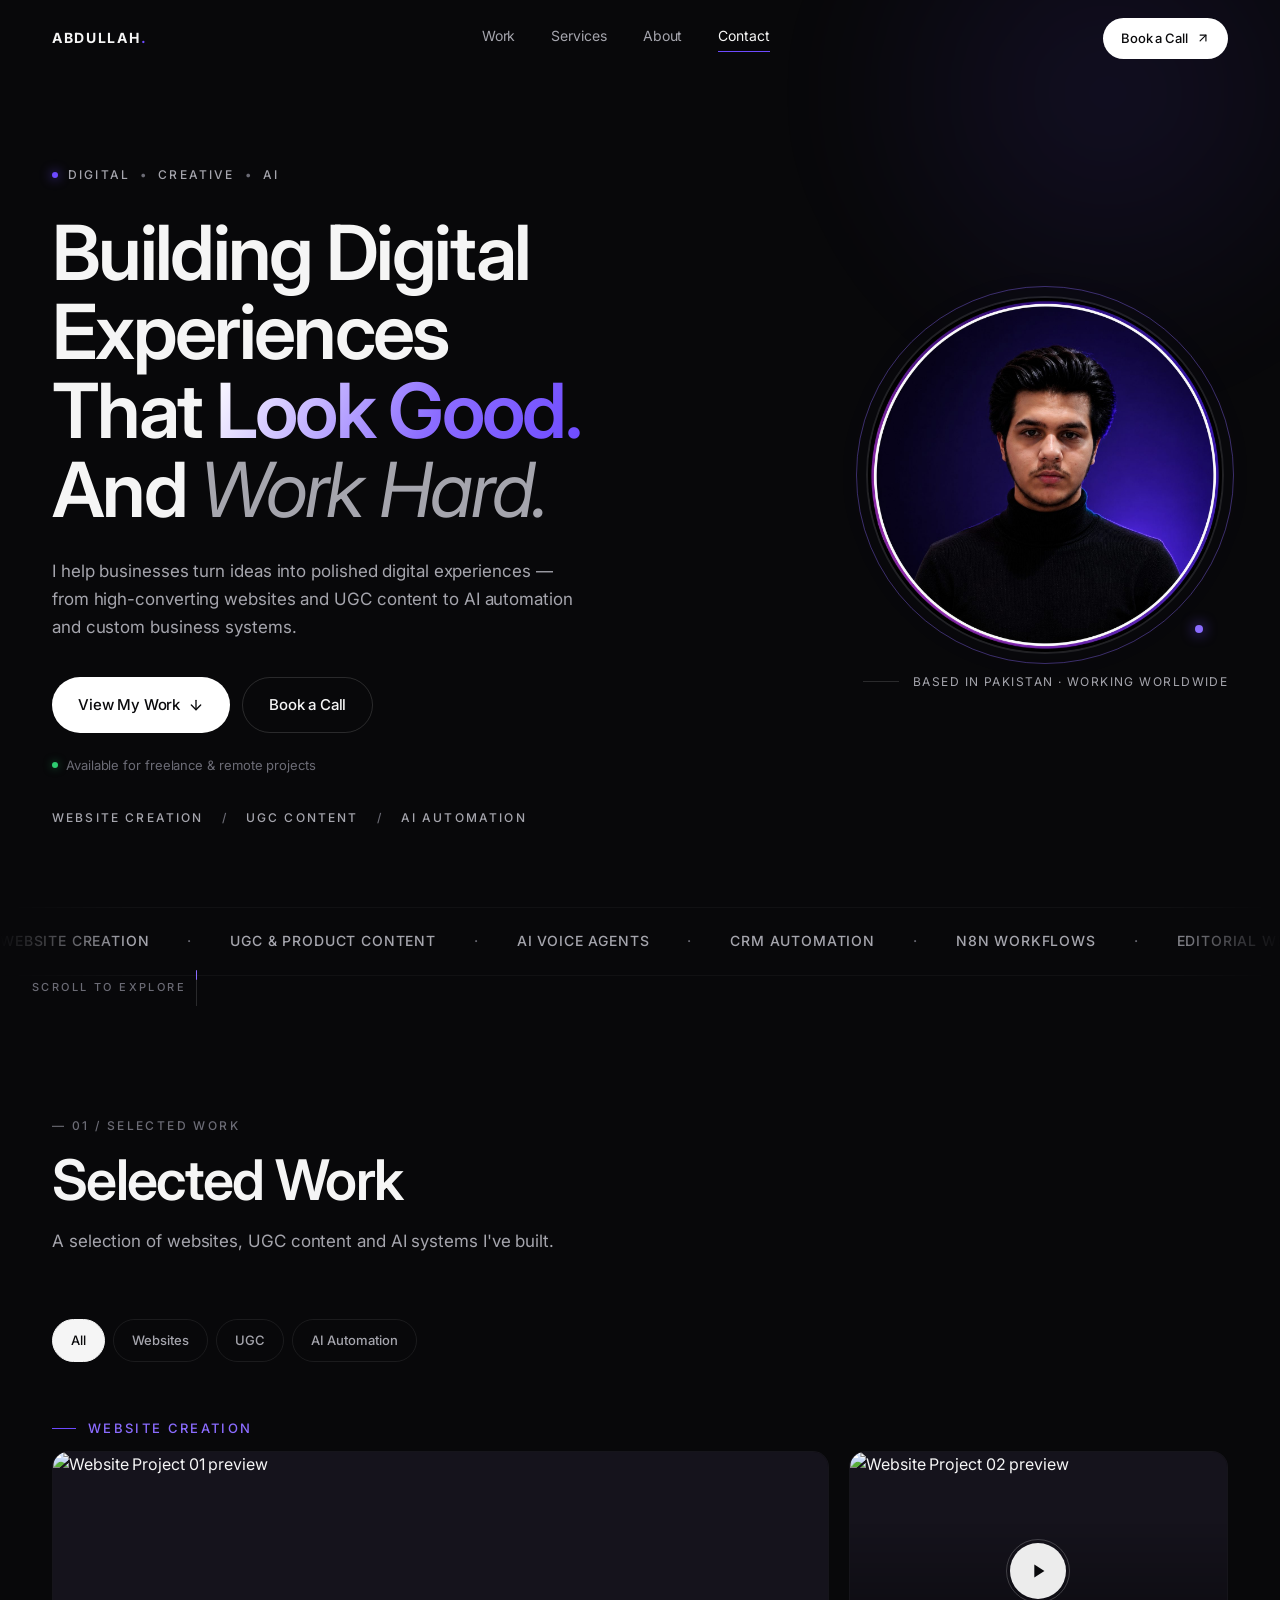
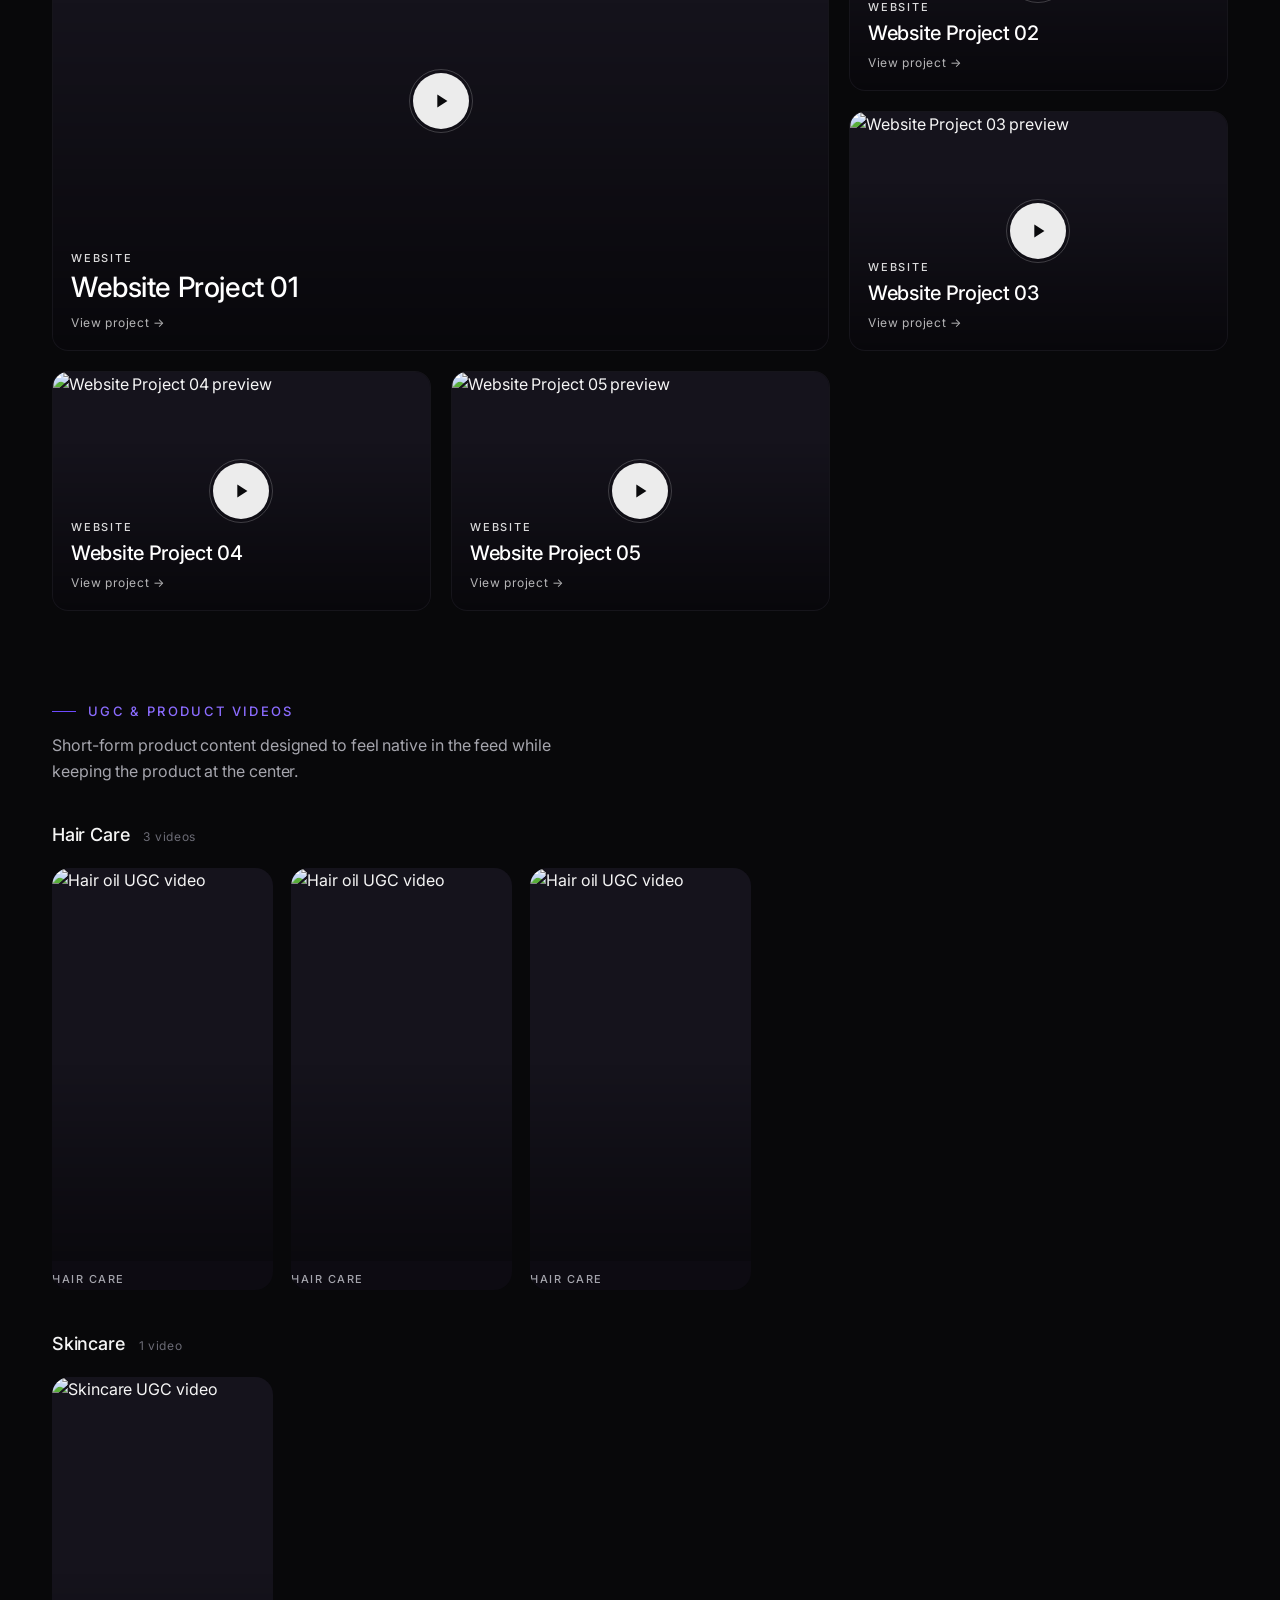
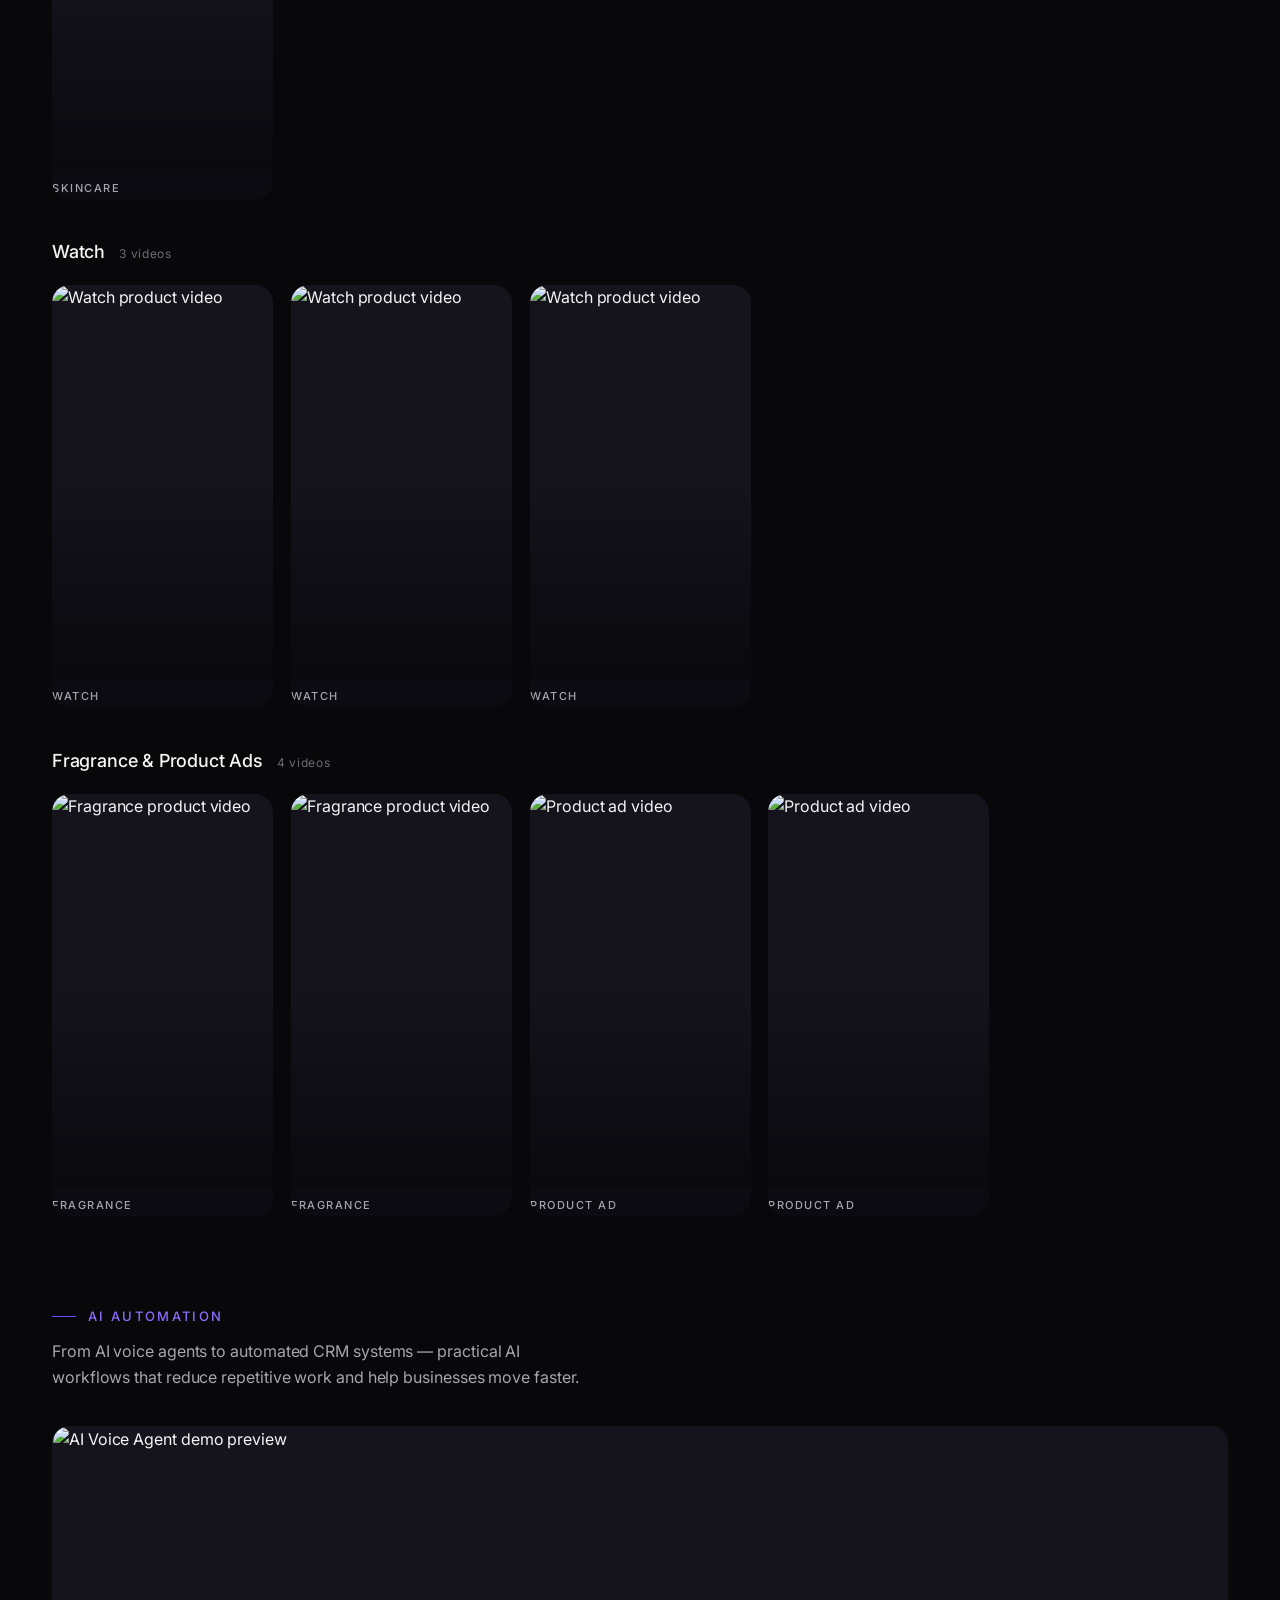
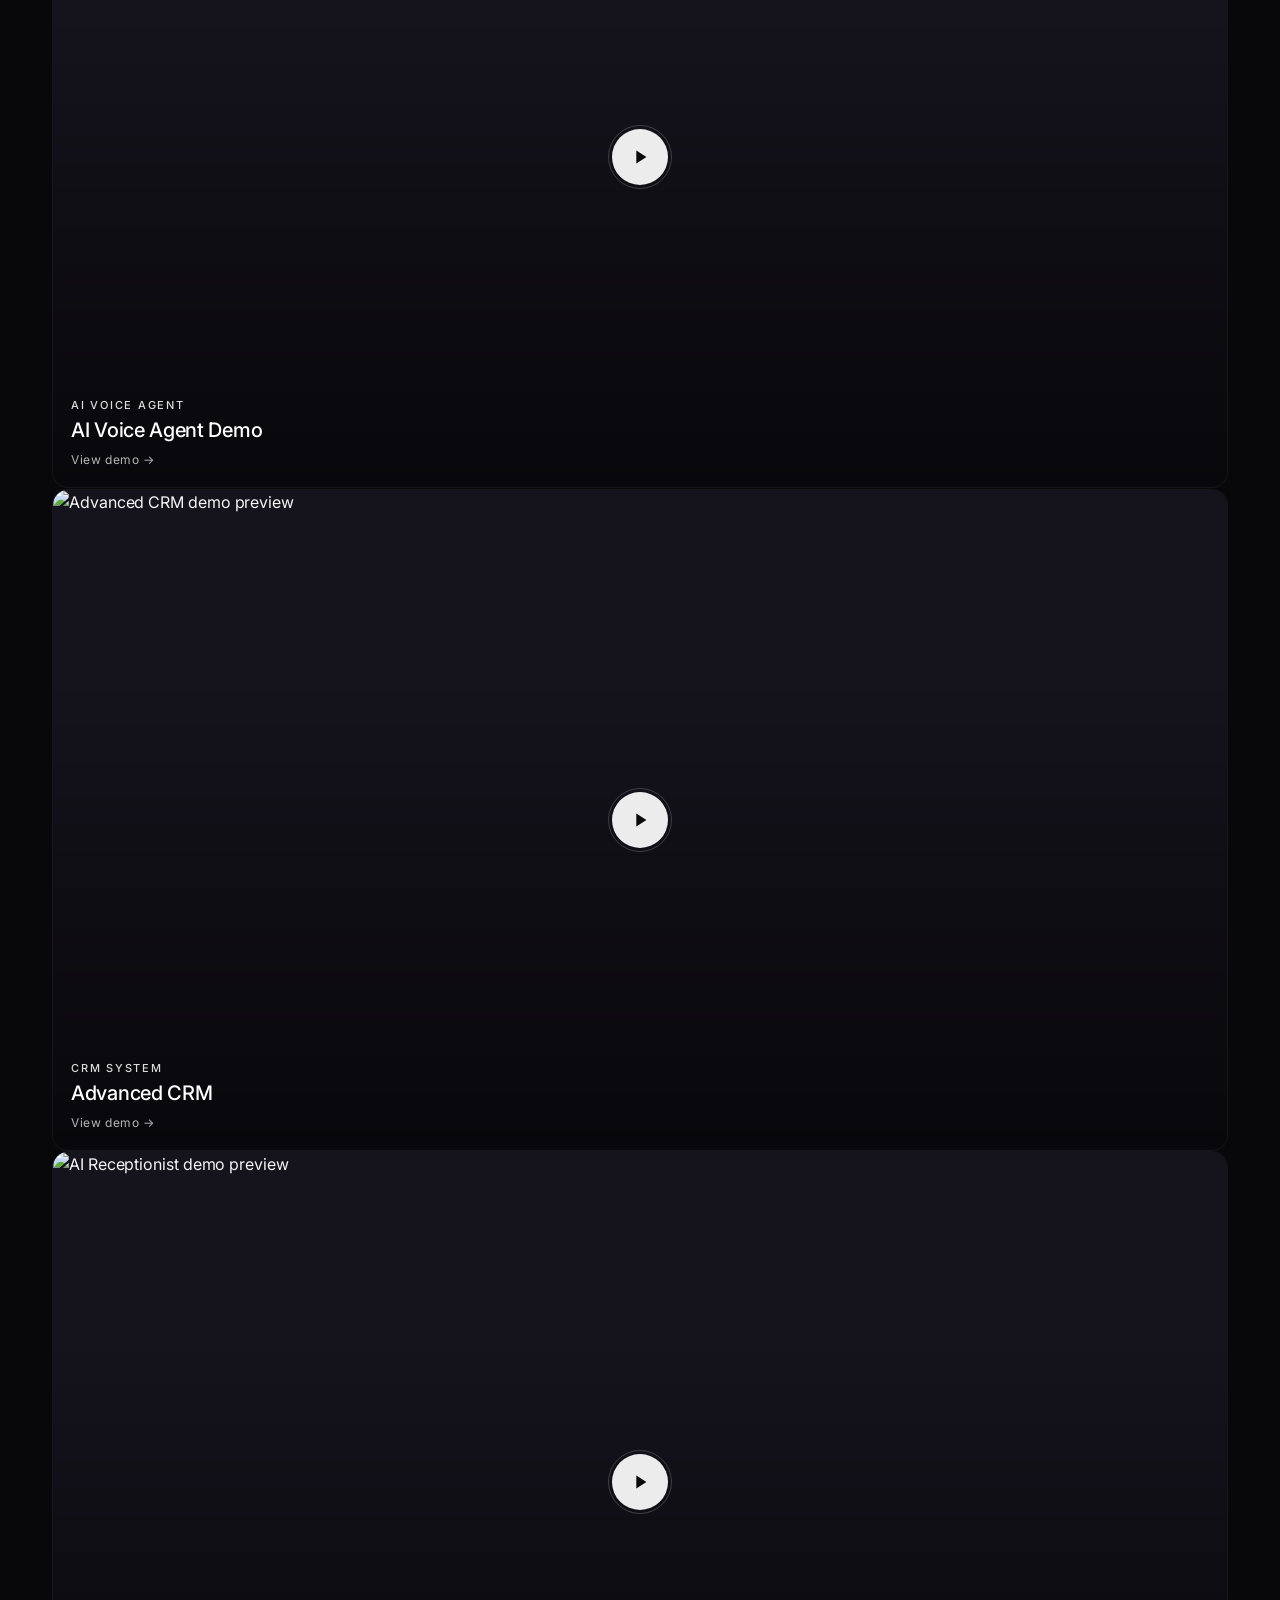
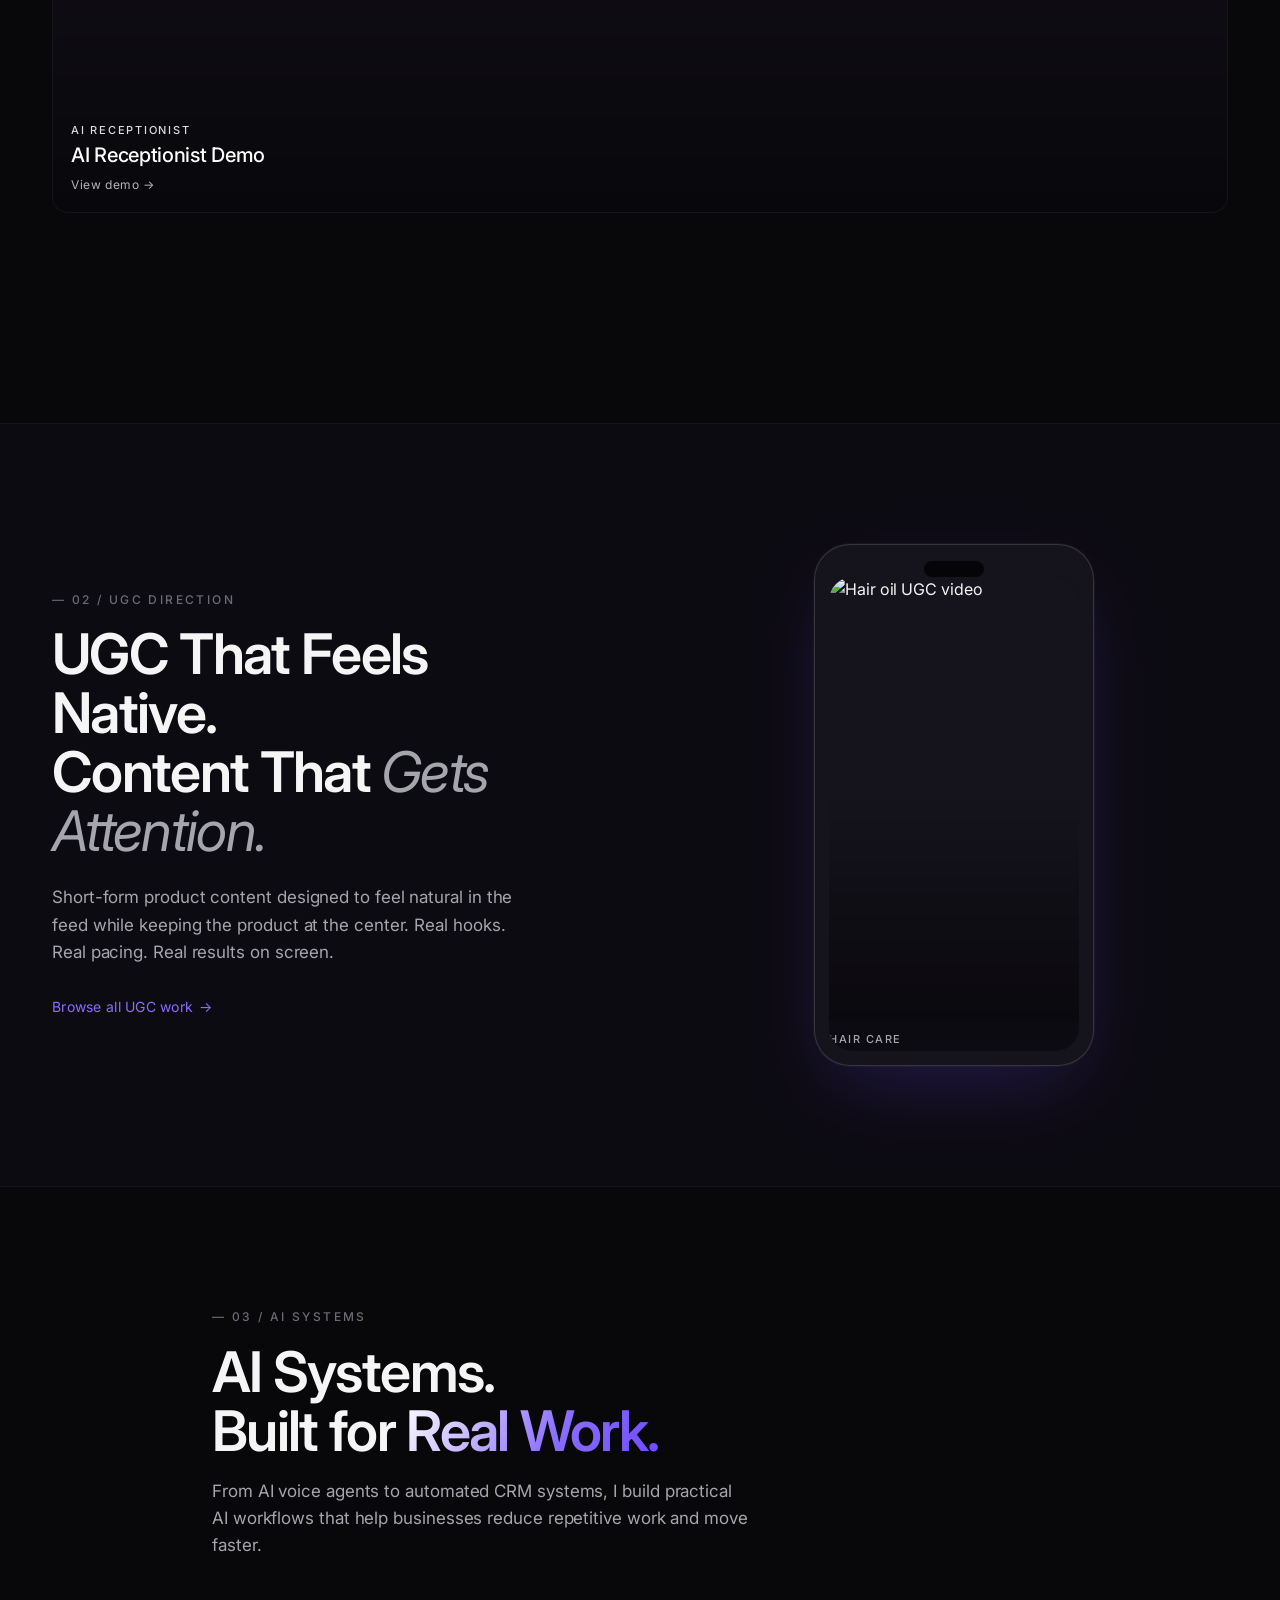
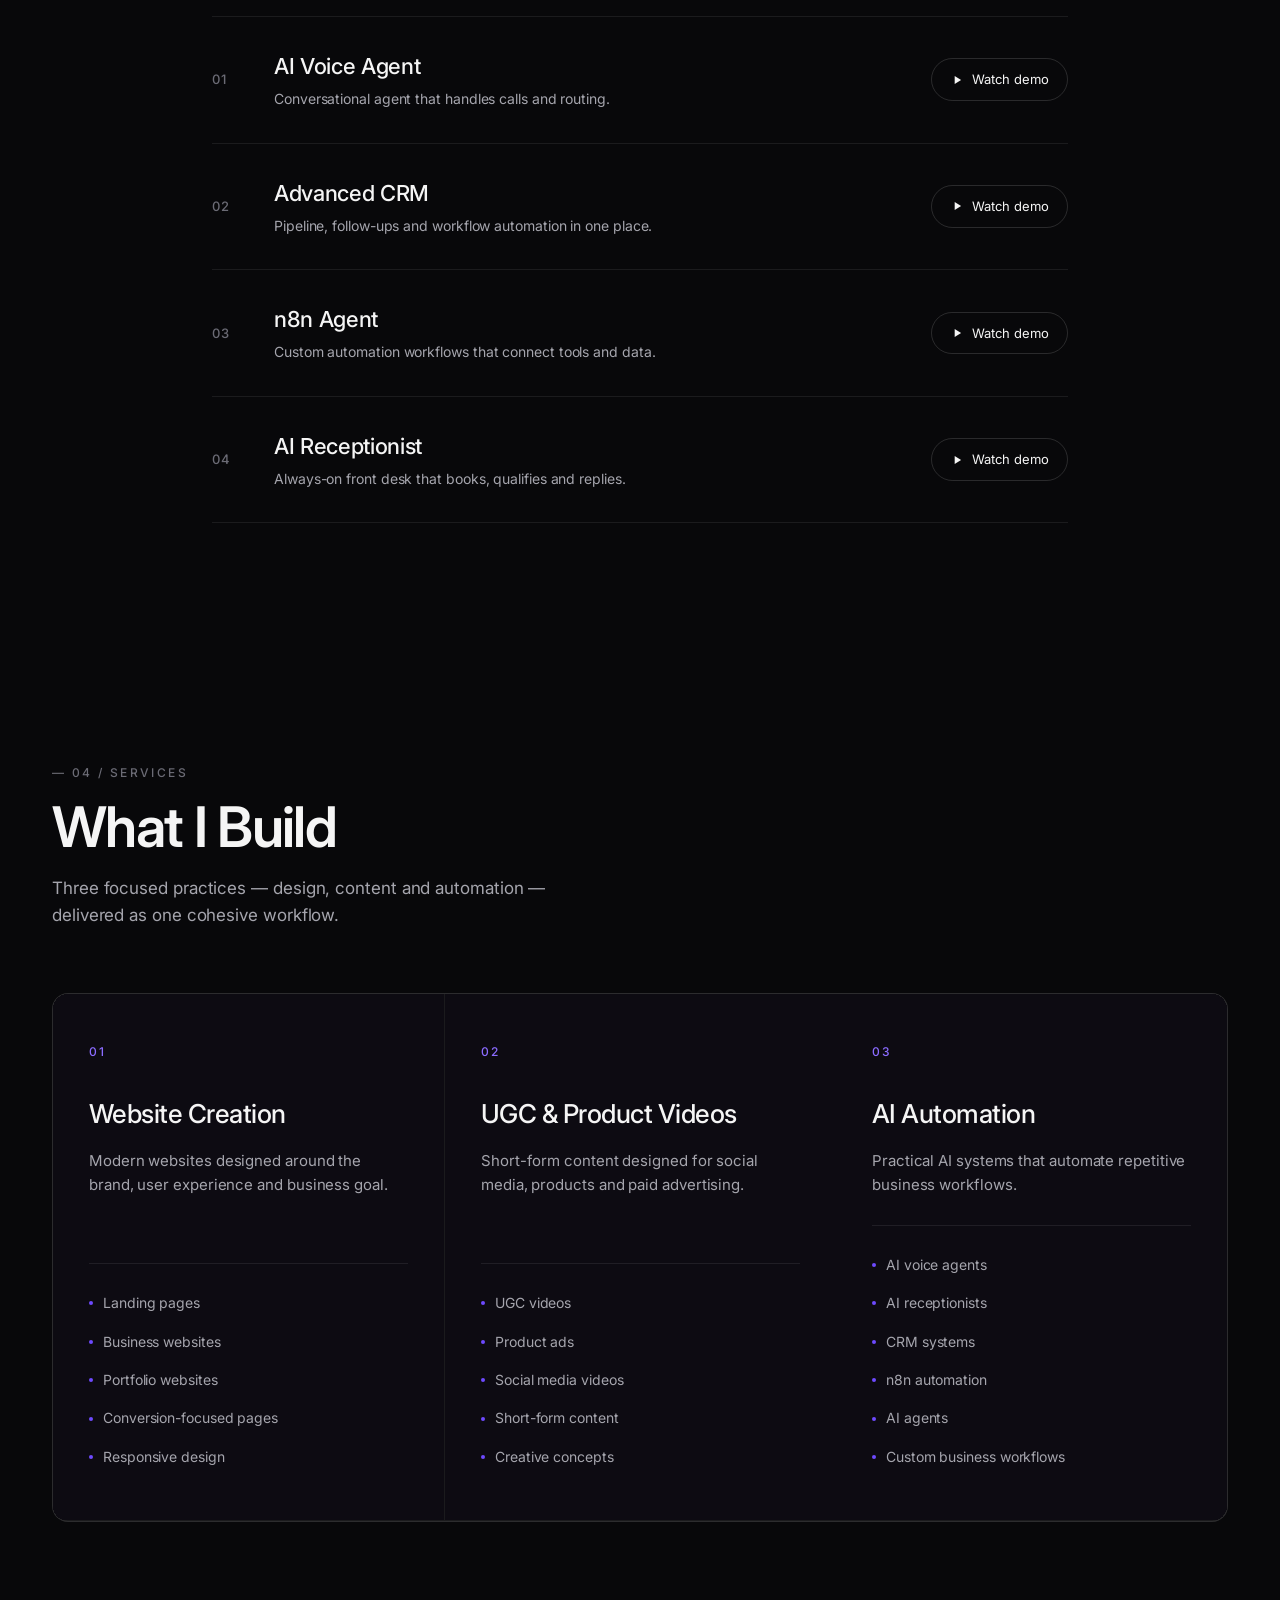
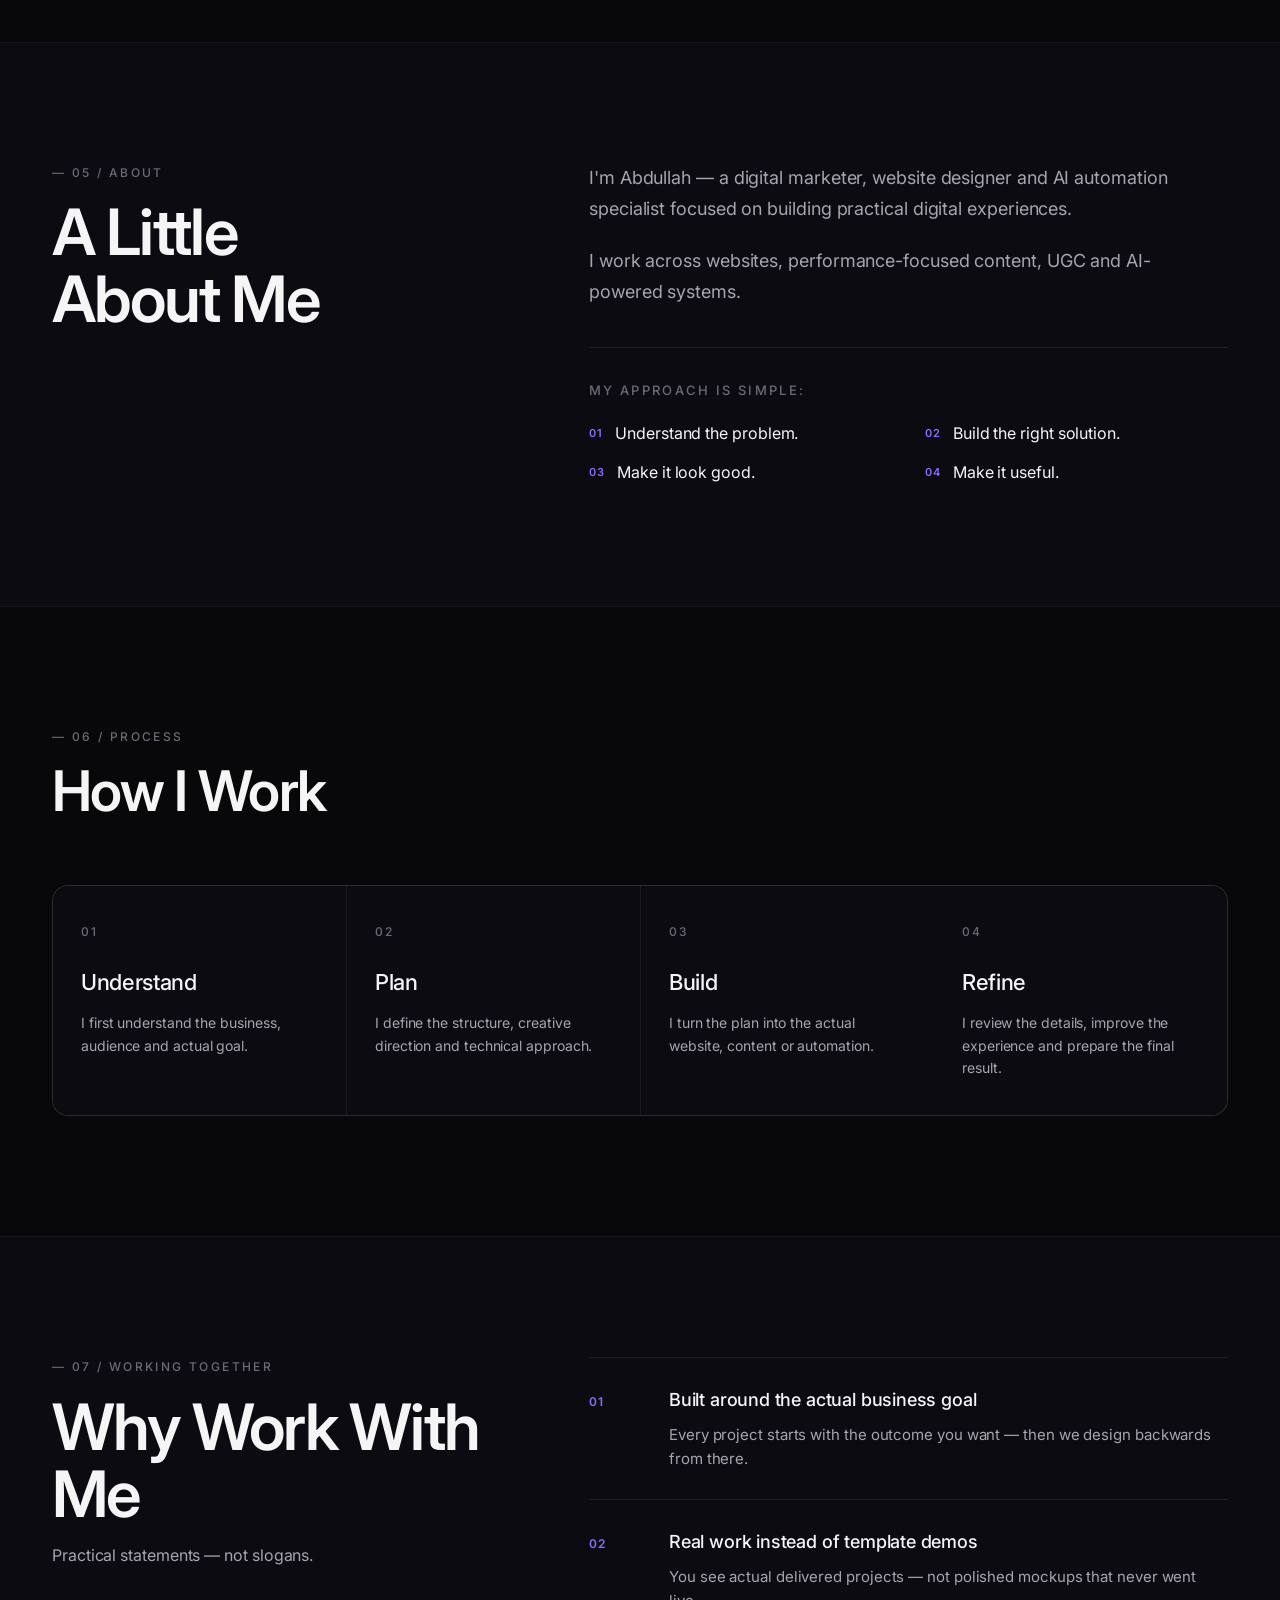
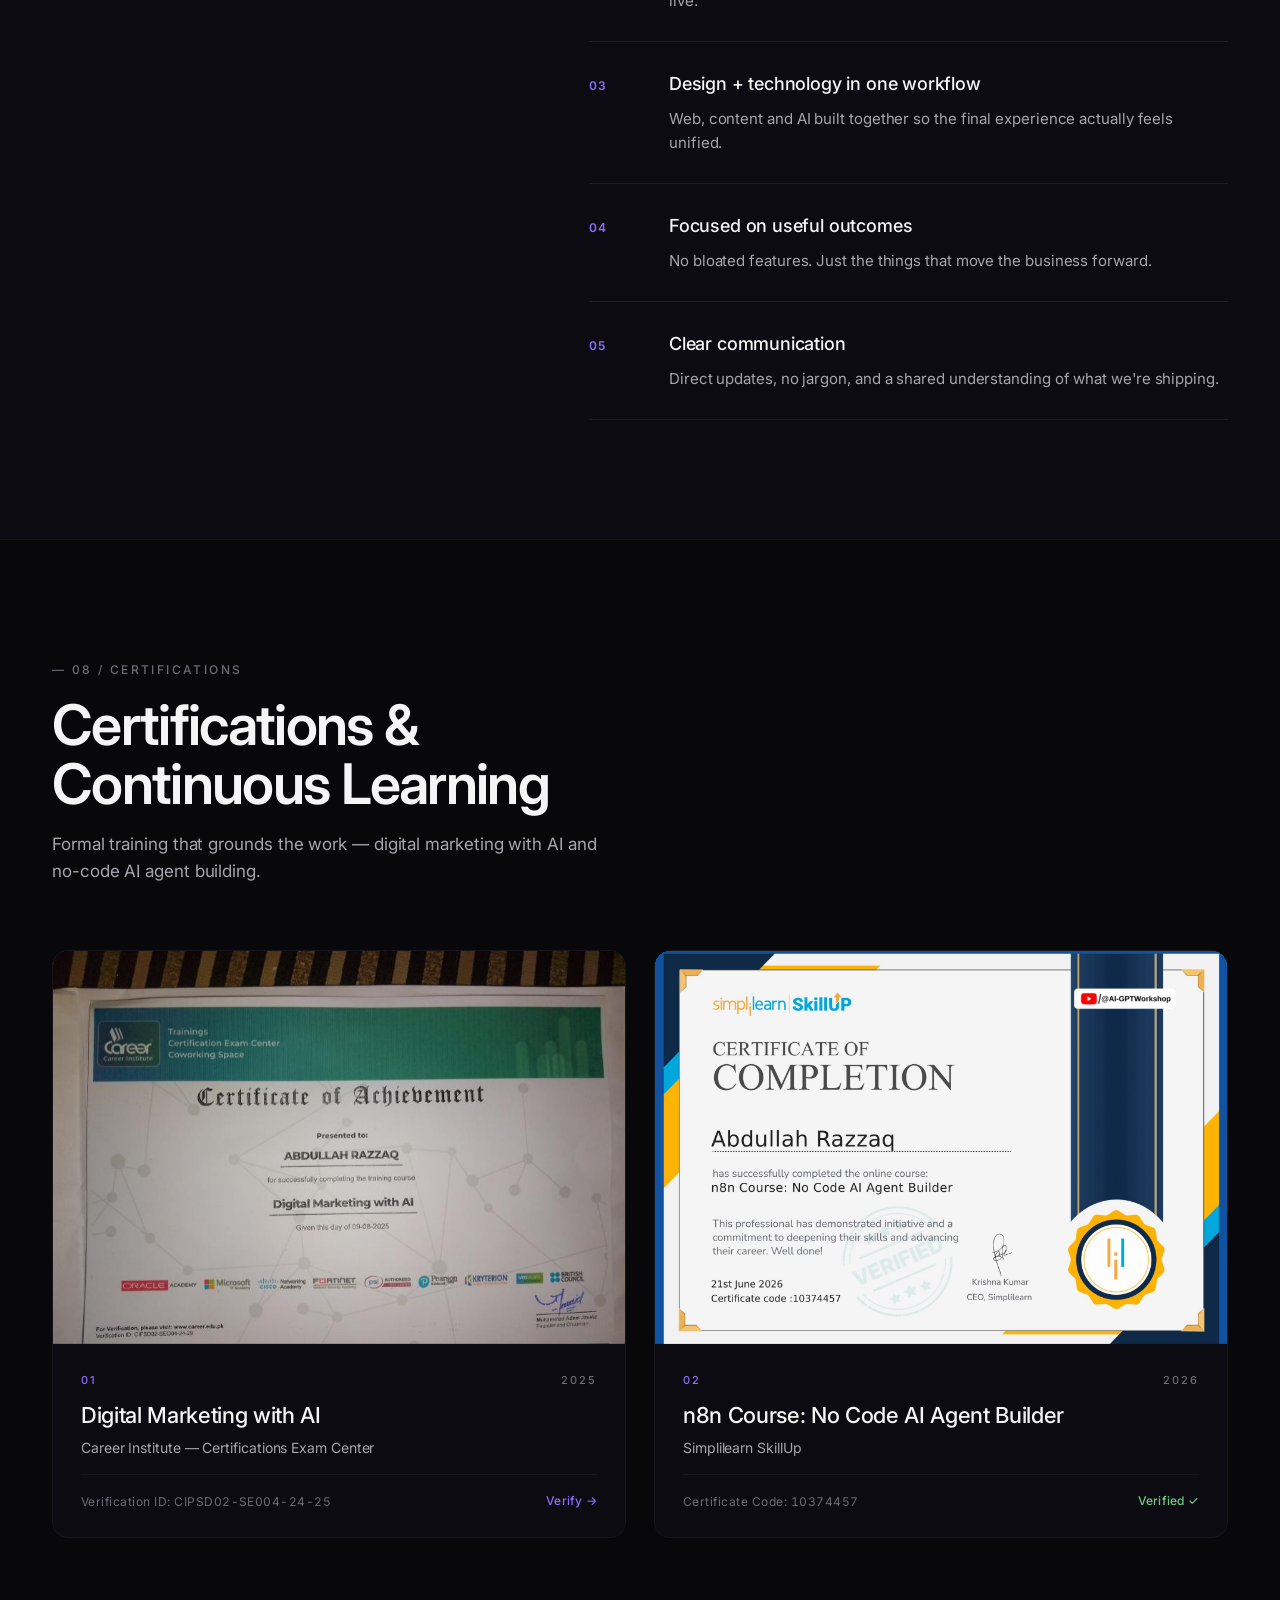
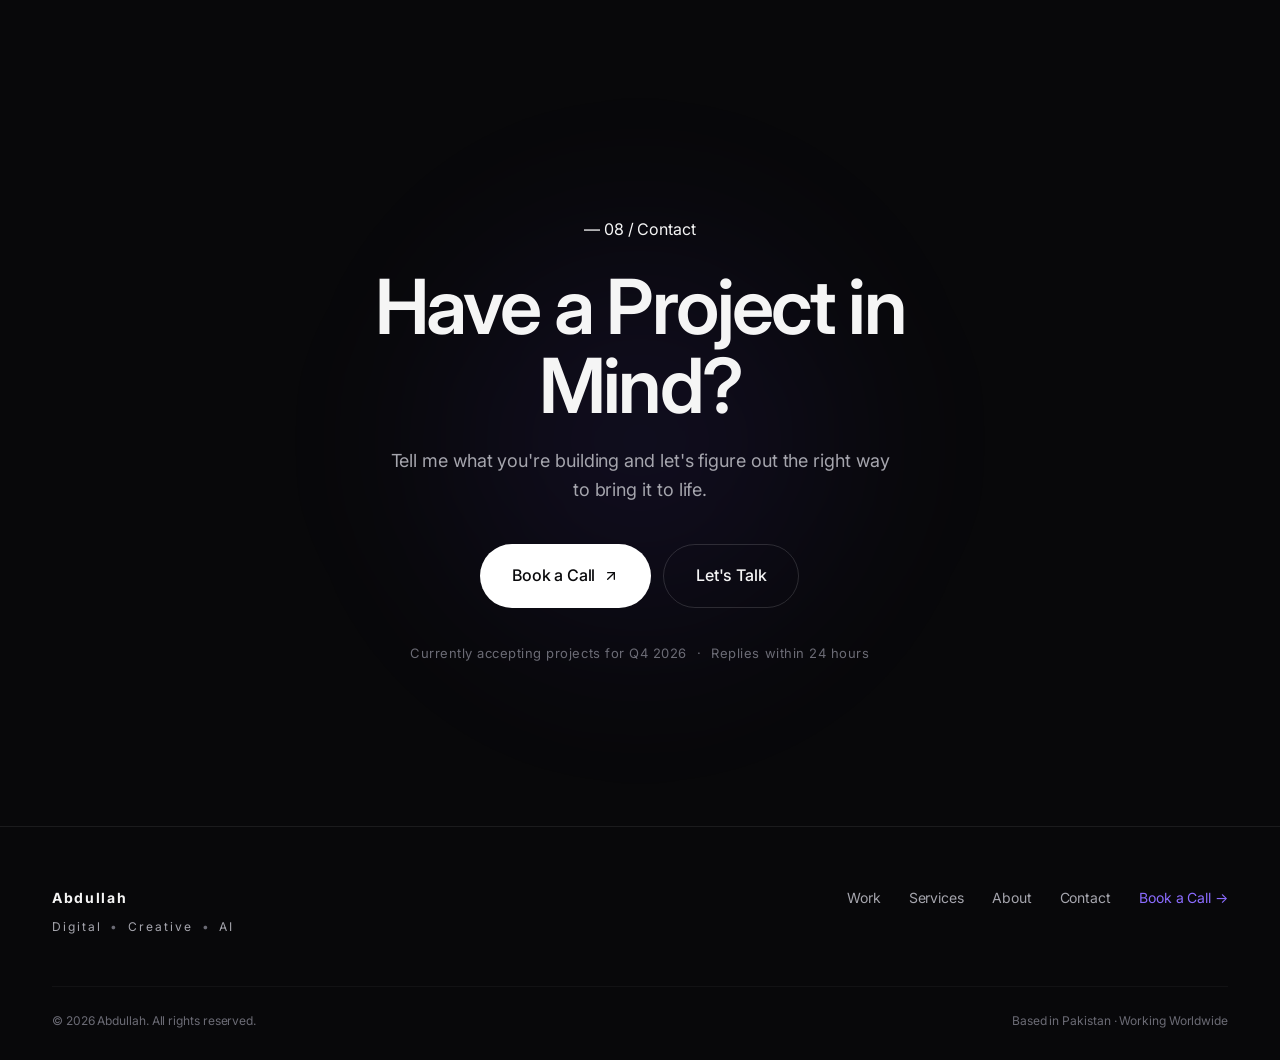
==== index.html @ 23dd8719 "Add Certifications section with two real certificates (Digital Marketing with AI, n8n)" ====
﻿<!DOCTYPE html>
<html lang="en">
<head>
    <meta charset="UTF-8" />
    <meta name="viewport" content="width=device-width, initial-scale=1.0" />
    <meta name="theme-color" content="#08080A" />
    <title>Abdullah — Websites, UGC & AI Automation</title>
    <meta name="description" content="Abdullah builds modern websites, UGC content and practical AI automation systems for businesses." />
    <meta name="author" content="Abdullah" />
    <link rel="canonical" href="https://abdullah.studio/" />

    <!-- Open Graph -->
    <meta property="og:type" content="website" />
    <meta property="og:title" content="Abdullah — Websites, UGC & AI Automation" />
    <meta property="og:description" content="Abdullah builds modern websites, UGC content and practical AI automation systems for businesses." />
    <meta property="og:url" content="https://abdullah.studio/" />
    <meta property="og:image" content="assets/profile.png" />

    <!-- Twitter -->
    <meta name="twitter:card" content="summary_large_image" />
    <meta name="twitter:title" content="Abdullah — Websites, UGC & AI Automation" />
    <meta name="twitter:description" content="Abdullah builds modern websites, UGC content and practical AI automation systems for businesses." />

    <!-- Favicon -->
    <link rel="icon" type="image/svg+xml" href="data:image/svg+xml,%3Csvg xmlns='http://www.w3.org/2000/svg' viewBox='0 0 100 100'%3E%3Crect width='100' height='100' rx='20' fill='%2308080A'/%3E%3Ctext x='50' y='66' font-family='Inter, sans-serif' font-size='52' font-weight='700' fill='%23F5F5F5' text-anchor='middle'%3EA%3C/text%3E%3C/svg%3E" />

    <!-- Fonts -->
    <link rel="preconnect" href="https://fonts.googleapis.com" />
    <link rel="preconnect" href="https://fonts.gstatic.com" crossorigin />
    <link href="https://fonts.googleapis.com/css2?family=Inter:wght@300;400;500;600;700;800&display=swap" rel="stylesheet" />

    <link rel="stylesheet" href="styles.css" />
</head>
<body>

    <!-- Cursor follower (subtle) -->
    <div class="cursor-glow" aria-hidden="true"></div>

    <!-- Navigation -->
    <header class="nav" id="nav">
        <div class="container nav-inner">
            <a href="#top" class="brand" aria-label="Abdullah — Home">ABDULLAH<span class="brand-dot">.</span></a>

            <nav class="nav-links" aria-label="Primary">
                <a href="#work" class="nav-link" data-link>Work</a>
                <a href="#services" class="nav-link" data-link>Services</a>
                <a href="#about" class="nav-link" data-link>About</a>
                <a href="#contact" class="nav-link" data-link>Contact</a>
            </nav>

            <a href="https://calendly.com/info-abdullah1027/30min" target="_blank" rel="noopener" class="btn btn-primary nav-cta">
                <span>Book a Call</span>
                <svg width="14" height="14" viewBox="0 0 24 24" fill="none" stroke="currentColor" stroke-width="2" stroke-linecap="round" stroke-linejoin="round" aria-hidden="true"><path d="M7 17 17 7"/><path d="M7 7h10v10"/></svg>
            </a>

            <button class="nav-toggle" id="navToggle" aria-label="Open menu" aria-expanded="false">
                <span></span><span></span>
            </button>
        </div>

        <!-- Mobile drawer -->
        <div class="mobile-menu" id="mobileMenu" aria-hidden="true">
            <div class="mobile-menu-inner">
                <a href="#work" class="mobile-link">Work</a>
                <a href="#services" class="mobile-link">Services</a>
                <a href="#about" class="mobile-link">About</a>
                <a href="#contact" class="mobile-link">Contact</a>
                <a href="https://calendly.com/info-abdullah1027/30min" target="_blank" rel="noopener" class="btn btn-primary mobile-cta">Book a Call</a>
            </div>
        </div>
    </header>

    <main id="top">

        <!-- HERO -->
        <section class="hero">
            <div class="container hero-inner">
                <div class="hero-text">
                    <div class="eyebrow reveal" data-reveal-delay="0">
                        <span class="eyebrow-dot"></span>
                        DIGITAL <span class="eyebrow-sep">•</span> CREATIVE <span class="eyebrow-sep">•</span> AI
                    </div>

                    <h1 class="hero-title reveal" data-reveal-delay="120">
                        Building Digital Experiences<br />
                        That <span class="hl">Look Good.</span><br />
                        And <span class="hl-soft">Work Hard.</span>
                    </h1>

                    <p class="hero-sub reveal" data-reveal-delay="260">
                        I help businesses turn ideas into polished digital experiences — from high-converting websites and UGC content to AI automation and custom business systems.
                    </p>

                    <div class="hero-ctas reveal" data-reveal-delay="420">
                        <a href="#work" class="btn btn-primary btn-lg">
                            <span>View My Work</span>
                            <svg width="16" height="16" viewBox="0 0 24 24" fill="none" stroke="currentColor" stroke-width="2" stroke-linecap="round" stroke-linejoin="round" aria-hidden="true"><path d="M12 5v14"/><path d="m19 12-7 7-7-7"/></svg>
                        </a>
                        <a href="https://calendly.com/info-abdullah1027/30min" target="_blank" rel="noopener" class="btn btn-ghost btn-lg">
                            <span>Book a Call</span>
                        </a>
                    </div>

                    <div class="hero-trust reveal" data-reveal-delay="560">
                        <span>Available for freelance &amp; remote projects</span>
                    </div>

                    <div class="hero-services reveal" data-reveal-delay="680">
                        <span class="hs-item">Website Creation</span>
                        <span class="hs-sep">/</span>
                        <span class="hs-item">UGC Content</span>
                        <span class="hs-sep">/</span>
                        <span class="hs-item">AI Automation</span>
                    </div>
                </div>

                <div class="hero-portrait reveal-portrait">
                    <div class="portrait-wrap">
                        <div class="portrait-ring"></div>
                        <img src="assets/profile.png" alt="Portrait of Abdullah" class="portrait-img" loading="eager" />
                        <div class="portrait-glow" aria-hidden="true"></div>
                    </div>
                    <div class="portrait-meta">
                        <span class="meta-line"></span>
                        <span class="meta-text">Based in Pakistan · Working Worldwide</span>
                    </div>
                </div>
            </div>

            <div class="scroll-indicator" id="scrollIndicator" aria-hidden="true">
                <span>Scroll to explore</span>
                <span class="scroll-indicator-line"></span>
            </div>

            <div class="hero-marquee" aria-hidden="true">
                <div class="marquee-track">
                    <span>Website Creation</span><span>·</span>
                    <span>UGC &amp; Product Content</span><span>·</span>
                    <span>AI Voice Agents</span><span>·</span>
                    <span>CRM Automation</span><span>·</span>
                    <span>n8n Workflows</span><span>·</span>
                    <span>Editorial Web Design</span><span>·</span>
                    <span>Website Creation</span><span>·</span>
                    <span>UGC &amp; Product Content</span><span>·</span>
                    <span>AI Voice Agents</span><span>·</span>
                    <span>CRM Automation</span><span>·</span>
                    <span>n8n Workflows</span><span>·</span>
                    <span>Editorial Web Design</span><span>·</span>
                </div>
            </div>
        </section>

        <!-- SELECTED WORK -->
        <section class="section section-work" id="work">
            <div class="container">
                <div class="section-head">
                    <div class="section-eyebrow reveal">— 01 / Selected Work</div>
                    <h2 class="section-title reveal">Selected Work</h2>
                    <p class="section-sub reveal">A selection of websites, UGC content and AI systems I've built.</p>
                </div>

                <!-- Work category filters -->
                <div class="work-filters reveal" role="tablist" aria-label="Work filters">
                    <button class="filter-btn active" data-filter="all" role="tab" aria-selected="true">All</button>
                    <button class="filter-btn" data-filter="websites" role="tab" aria-selected="false">Websites</button>
                    <button class="filter-btn" data-filter="ugc" role="tab" aria-selected="false">UGC</button>
                    <button class="filter-btn" data-filter="ai" role="tab" aria-selected="false">AI Automation</button>
                </div>

                <!-- Websites group -->
                <div class="work-group" data-group="websites">
                    <div class="group-label reveal">Website Creation</div>
                    <div class="work-grid editorial-grid">
                        <article class="work-card work-feature reveal" data-video-id="In9nWHJ5Gxw" data-category="websites">
                            <div class="thumb">
                                <img src="https://i.ytimg.com/vi/In9nWHJ5Gxw/hqdefault.jpg" alt="Website Project 01 preview" loading="lazy" />
                                <button class="play-btn" aria-label="Play video">
                                    <svg width="22" height="22" viewBox="0 0 24 24" fill="currentColor" aria-hidden="true"><path d="M8 5v14l11-7z"/></svg>
                                </button>
                                <div class="thumb-overlay"></div>
                            </div>
                            <div class="work-meta">
                                <span class="work-cat">Website</span>
                                <h3 class="work-title">Website Project 01</h3>
                                <span class="work-view">View project →</span>
                            </div>
                        </article>

                        <article class="work-card reveal" data-video-id="USwXixnEe1k" data-category="websites">
                            <div class="thumb">
                                <img src="https://i.ytimg.com/vi/USwXixnEe1k/hqdefault.jpg" alt="Website Project 02 preview" loading="lazy" />
                                <button class="play-btn" aria-label="Play video">
                                    <svg width="22" height="22" viewBox="0 0 24 24" fill="currentColor" aria-hidden="true"><path d="M8 5v14l11-7z"/></svg>
                                </button>
                                <div class="thumb-overlay"></div>
                            </div>
                            <div class="work-meta">
                                <span class="work-cat">Website</span>
                                <h3 class="work-title">Website Project 02</h3>
                                <span class="work-view">View project →</span>
                            </div>
                        </article>

                        <article class="work-card reveal" data-video-id="MEr43Q2GdkM" data-category="websites">
                            <div class="thumb">
                                <img src="https://i.ytimg.com/vi/MEr43Q2GdkM/hqdefault.jpg" alt="Website Project 03 preview" loading="lazy" />
                                <button class="play-btn" aria-label="Play video">
                                    <svg width="22" height="22" viewBox="0 0 24 24" fill="currentColor" aria-hidden="true"><path d="M8 5v14l11-7z"/></svg>
                                </button>
                                <div class="thumb-overlay"></div>
                            </div>
                            <div class="work-meta">
                                <span class="work-cat">Website</span>
                                <h3 class="work-title">Website Project 03</h3>
                                <span class="work-view">View project →</span>
                            </div>
                        </article>

                        <article class="work-card reveal" data-video-id="wIqwLIjSB2E" data-category="websites">
                            <div class="thumb">
                                <img src="https://i.ytimg.com/vi/wIqwLIjSB2E/hqdefault.jpg" alt="Website Project 04 preview" loading="lazy" />
                                <button class="play-btn" aria-label="Play video">
                                    <svg width="22" height="22" viewBox="0 0 24 24" fill="currentColor" aria-hidden="true"><path d="M8 5v14l11-7z"/></svg>
                                </button>
                                <div class="thumb-overlay"></div>
                            </div>
                            <div class="work-meta">
                                <span class="work-cat">Website</span>
                                <h3 class="work-title">Website Project 04</h3>
                                <span class="work-view">View project →</span>
                            </div>
                        </article>

                        <article class="work-card reveal" data-video-id="wR4eg1iAATs" data-category="websites">
                            <div class="thumb">
                                <img src="https://i.ytimg.com/vi/wR4eg1iAATs/hqdefault.jpg" alt="Website Project 05 preview" loading="lazy" />
                                <button class="play-btn" aria-label="Play video">
                                    <svg width="22" height="22" viewBox="0 0 24 24" fill="currentColor" aria-hidden="true"><path d="M8 5v14l11-7z"/></svg>
                                </button>
                                <div class="thumb-overlay"></div>
                            </div>
                            <div class="work-meta">
                                <span class="work-cat">Website</span>
                                <h3 class="work-title">Website Project 05</h3>
                                <span class="work-view">View project →</span>
                            </div>
                        </article>
                    </div>
                </div>

                <!-- UGC group -->
                <div class="work-group" data-group="ugc">
                    <div class="group-label reveal">UGC &amp; Product Videos</div>
                    <p class="group-sub reveal">Short-form product content designed to feel native in the feed while keeping the product at the center.</p>

                    <div class="ugc-sections">
                        <!-- Hair Care -->
                        <div class="ugc-block reveal">
                            <div class="ugc-block-head">
                                <h4>Hair Care</h4>
                                <span class="ugc-count">3 videos</span>
                            </div>
                            <div class="ugc-row">
                                <article class="ugc-card" data-video-id="7E-zWxOlALw" data-category="ugc">
                                    <div class="ugc-thumb">
                                        <img src="https://i.ytimg.com/vi/7E-zWxOlALw/hqdefault.jpg" alt="Hair oil UGC video" loading="lazy" />
                                        <button class="play-btn small" aria-label="Play video">
                                            <svg width="18" height="18" viewBox="0 0 24 24" fill="currentColor" aria-hidden="true"><path d="M8 5v14l11-7z"/></svg>
                                        </button>
                                    </div>
                                    <span class="ugc-tag">Hair Care</span>
                                </article>

                                <article class="ugc-card" data-video-id="nNY83tZYHNg" data-category="ugc">
                                    <div class="ugc-thumb">
                                        <img src="https://i.ytimg.com/vi/nNY83tZYHNg/hqdefault.jpg" alt="Hair oil UGC video" loading="lazy" />
                                        <button class="play-btn small" aria-label="Play video">
                                            <svg width="18" height="18" viewBox="0 0 24 24" fill="currentColor" aria-hidden="true"><path d="M8 5v14l11-7z"/></svg>
                                        </button>
                                    </div>
                                    <span class="ugc-tag">Hair Care</span>
                                </article>

                                <article class="ugc-card" data-video-id="vS-BWQJIKIQ" data-category="ugc">
                                    <div class="ugc-thumb">
                                        <img src="https://i.ytimg.com/vi/vS-BWQJIKIQ/hqdefault.jpg" alt="Hair oil UGC video" loading="lazy" />
                                        <button class="play-btn small" aria-label="Play video">
                                            <svg width="18" height="18" viewBox="0 0 24 24" fill="currentColor" aria-hidden="true"><path d="M8 5v14l11-7z"/></svg>
                                        </button>
                                    </div>
                                    <span class="ugc-tag">Hair Care</span>
                                </article>
                            </div>
                        </div>

                        <!-- Skincare -->
                        <div class="ugc-block reveal">
                            <div class="ugc-block-head">
                                <h4>Skincare</h4>
                                <span class="ugc-count">1 video</span>
                            </div>
                            <div class="ugc-row">
                                <article class="ugc-card" data-video-id="uk0Egv4TspY" data-category="ugc">
                                    <div class="ugc-thumb">
                                        <img src="https://i.ytimg.com/vi/uk0Egv4TspY/hqdefault.jpg" alt="Skincare UGC video" loading="lazy" />
                                        <button class="play-btn small" aria-label="Play video">
                                            <svg width="18" height="18" viewBox="0 0 24 24" fill="currentColor" aria-hidden="true"><path d="M8 5v14l11-7z"/></svg>
                                        </button>
                                    </div>
                                    <span class="ugc-tag">Skincare</span>
                                </article>
                            </div>
                        </div>

                        <!-- Watch -->
                        <div class="ugc-block reveal">
                            <div class="ugc-block-head">
                                <h4>Watch</h4>
                                <span class="ugc-count">3 videos</span>
                            </div>
                            <div class="ugc-row">
                                <article class="ugc-card" data-video-id="XOl3vkg-HM8" data-category="ugc">
                                    <div class="ugc-thumb">
                                        <img src="https://i.ytimg.com/vi/XOl3vkg-HM8/hqdefault.jpg" alt="Watch product video" loading="lazy" />
                                        <button class="play-btn small" aria-label="Play video">
                                            <svg width="18" height="18" viewBox="0 0 24 24" fill="currentColor" aria-hidden="true"><path d="M8 5v14l11-7z"/></svg>
                                        </button>
                                    </div>
                                    <span class="ugc-tag">Watch</span>
                                </article>

                                <article class="ugc-card" data-video-id="NwsMC_wqVPM" data-category="ugc">
                                    <div class="ugc-thumb">
                                        <img src="https://i.ytimg.com/vi/NwsMC_wqVPM/hqdefault.jpg" alt="Watch product video" loading="lazy" />
                                        <button class="play-btn small" aria-label="Play video">
                                            <svg width="18" height="18" viewBox="0 0 24 24" fill="currentColor" aria-hidden="true"><path d="M8 5v14l11-7z"/></svg>
                                        </button>
                                    </div>
                                    <span class="ugc-tag">Watch</span>
                                </article>

                                <article class="ugc-card" data-video-id="4ZG2_j5i7nk" data-category="ugc">
                                    <div class="ugc-thumb">
                                        <img src="https://i.ytimg.com/vi/4ZG2_j5i7nk/hqdefault.jpg" alt="Watch product video" loading="lazy" />
                                        <button class="play-btn small" aria-label="Play video">
                                            <svg width="18" height="18" viewBox="0 0 24 24" fill="currentColor" aria-hidden="true"><path d="M8 5v14l11-7z"/></svg>
                                        </button>
                                    </div>
                                    <span class="ugc-tag">Watch</span>
                                </article>
                            </div>
                        </div>

                        <!-- Perfume -->
                        <div class="ugc-block reveal">
                            <div class="ugc-block-head">
                                <h4>Fragrance &amp; Product Ads</h4>
                                <span class="ugc-count">4 videos</span>
                            </div>
                            <div class="ugc-row">
                                <article class="ugc-card" data-video-id="UWed2OYzINY" data-category="ugc">
                                    <div class="ugc-thumb">
                                        <img src="https://i.ytimg.com/vi/UWed2OYzINY/hqdefault.jpg" alt="Fragrance product video" loading="lazy" />
                                        <button class="play-btn small" aria-label="Play video">
                                            <svg width="18" height="18" viewBox="0 0 24 24" fill="currentColor" aria-hidden="true"><path d="M8 5v14l11-7z"/></svg>
                                        </button>
                                    </div>
                                    <span class="ugc-tag">Fragrance</span>
                                </article>

                                <article class="ugc-card" data-video-id="5fAPOmSdLy0" data-category="ugc">
                                    <div class="ugc-thumb">
                                        <img src="https://i.ytimg.com/vi/5fAPOmSdLy0/hqdefault.jpg" alt="Fragrance product video" loading="lazy" />
                                        <button class="play-btn small" aria-label="Play video">
                                            <svg width="18" height="18" viewBox="0 0 24 24" fill="currentColor" aria-hidden="true"><path d="M8 5v14l11-7z"/></svg>
                                        </button>
                                    </div>
                                    <span class="ugc-tag">Fragrance</span>
                                </article>

                                <article class="ugc-card" data-video-id="osmQ1uB2PzE" data-category="ugc">
                                    <div class="ugc-thumb">
                                        <img src="https://i.ytimg.com/vi/osmQ1uB2PzE/hqdefault.jpg" alt="Product ad video" loading="lazy" />
                                        <button class="play-btn small" aria-label="Play video">
                                            <svg width="18" height="18" viewBox="0 0 24 24" fill="currentColor" aria-hidden="true"><path d="M8 5v14l11-7z"/></svg>
                                        </button>
                                    </div>
                                    <span class="ugc-tag">Product Ad</span>
                                </article>

                                <article class="ugc-card" data-video-id="cH_I_RODHzE" data-category="ugc">
                                    <div class="ugc-thumb">
                                        <img src="https://i.ytimg.com/vi/cH_I_RODHzE/hqdefault.jpg" alt="Product ad video" loading="lazy" />
                                        <button class="play-btn small" aria-label="Play video">
                                            <svg width="18" height="18" viewBox="0 0 24 24" fill="currentColor" aria-hidden="true"><path d="M8 5v14l11-7z"/></svg>
                                        </button>
                                    </div>
                                    <span class="ugc-tag">Product Ad</span>
                                </article>
                            </div>
                        </div>
                    </div>
                </div>

                <!-- AI group -->
                <div class="work-group" data-group="ai">
                    <div class="group-label reveal">AI Automation</div>
                    <p class="group-sub reveal">From AI voice agents to automated CRM systems — practical AI workflows that reduce repetitive work and help businesses move faster.</p>

                    <div class="work-grid ai-grid">
                        <article class="work-card ai-card reveal" data-video-id="r1W2g3Y0JAk" data-category="ai">
                            <div class="thumb">
                                <img src="https://i.ytimg.com/vi/r1W2g3Y0JAk/hqdefault.jpg" alt="AI Voice Agent demo preview" loading="lazy" />
                                <button class="play-btn" aria-label="Play video">
                                    <svg width="22" height="22" viewBox="0 0 24 24" fill="currentColor" aria-hidden="true"><path d="M8 5v14l11-7z"/></svg>
                                </button>
                                <div class="thumb-overlay"></div>
                            </div>
                            <div class="work-meta">
                                <span class="work-cat">AI Voice Agent</span>
                                <h3 class="work-title">AI Voice Agent Demo</h3>
                                <span class="work-view">View demo →</span>
                            </div>
                        </article>

                        <article class="work-card ai-card reveal" data-video-id="4Xgy7b65lpg" data-category="ai">
                            <div class="thumb">
                                <img src="https://i.ytimg.com/vi/4Xgy7b65lpg/hqdefault.jpg" alt="Advanced CRM demo preview" loading="lazy" />
                                <button class="play-btn" aria-label="Play video">
                                    <svg width="22" height="22" viewBox="0 0 24 24" fill="currentColor" aria-hidden="true"><path d="M8 5v14l11-7z"/></svg>
                                </button>
                                <div class="thumb-overlay"></div>
                            </div>
                            <div class="work-meta">
                                <span class="work-cat">CRM System</span>
                                <h3 class="work-title">Advanced CRM</h3>
                                <span class="work-view">View demo →</span>
                            </div>
                        </article>

                        <article class="work-card ai-card reveal" data-video-id="6DBikSIOahQ" data-category="ai">
                            <div class="thumb">
                                <img src="https://i.ytimg.com/vi/6DBikSIOahQ/hqdefault.jpg" alt="AI Receptionist demo preview" loading="lazy" />
                                <button class="play-btn" aria-label="Play video">
                                    <svg width="22" height="22" viewBox="0 0 24 24" fill="currentColor" aria-hidden="true"><path d="M8 5v14l11-7z"/></svg>
                                </button>
                                <div class="thumb-overlay"></div>
                            </div>
                            <div class="work-meta">
                                <span class="work-cat">AI Receptionist</span>
                                <h3 class="work-title">AI Receptionist Demo</h3>
                                <span class="work-view">View demo →</span>
                            </div>
                        </article>
                    </div>
                </div>
            </div>
        </section>

        <!-- UGC FEATURE SECTION (Editorial heading) -->
        <section class="section section-ugc-feature">
            <div class="container ugc-feature-inner">
                <div class="ugc-feature-text reveal">
                    <div class="section-eyebrow">— 02 / UGC Direction</div>
                    <h2 class="ugc-feature-title">
                        UGC That Feels Native.<br />
                        Content That <span class="hl-soft">Gets Attention.</span>
                    </h2>
                    <p class="ugc-feature-sub">Short-form product content designed to feel natural in the feed while keeping the product at the center. Real hooks. Real pacing. Real results on screen.</p>
                    <a href="#work" class="text-link">Browse all UGC work <span aria-hidden="true">→</span></a>
                </div>
                <div class="ugc-feature-visual reveal">
                    <div class="ugc-phone">
                        <div class="phone-notch"></div>
                        <div class="phone-stack">
                            <article class="ugc-card phone-card" data-video-id="7E-zWxOlALw" data-category="ugc">
                                <div class="ugc-thumb">
                                    <img src="https://i.ytimg.com/vi/7E-zWxOlALw/hqdefault.jpg" alt="Hair oil UGC video" loading="lazy" />
                                    <button class="play-btn small" aria-label="Play video">
                                        <svg width="18" height="18" viewBox="0 0 24 24" fill="currentColor" aria-hidden="true"><path d="M8 5v14l11-7z"/></svg>
                                    </button>
                                </div>
                                <span class="ugc-tag">Hair Care</span>
                            </article>
                        </div>
                    </div>
                </div>
            </div>
        </section>

        <!-- AI FEATURE SECTION -->
        <section class="section section-ai-feature">
            <div class="container ai-feature-inner">
                <div class="ai-feature-head">
                    <div class="section-eyebrow reveal">— 03 / AI Systems</div>
                    <h2 class="ai-feature-title reveal">
                        AI Systems.<br />
                        Built for <span class="hl">Real Work.</span>
                    </h2>
                    <p class="ai-feature-sub reveal">From AI voice agents to automated CRM systems, I build practical AI workflows that help businesses reduce repetitive work and move faster.</p>
                </div>

                <div class="ai-stack reveal">
                    <div class="ai-line" data-video-id="r1W2g3Y0JAk" data-category="ai">
                        <span class="ai-num">01</span>
                        <div class="ai-meta">
                            <h4>AI Voice Agent</h4>
                            <p>Conversational agent that handles calls and routing.</p>
                        </div>
                        <button class="ai-play" aria-label="Play AI Voice Agent demo">
                            <svg width="14" height="14" viewBox="0 0 24 24" fill="currentColor" aria-hidden="true"><path d="M8 5v14l11-7z"/></svg>
                            <span>Watch demo</span>
                        </button>
                    </div>

                    <div class="ai-line" data-video-id="4Xgy7b65lpg" data-category="ai">
                        <span class="ai-num">02</span>
                        <div class="ai-meta">
                            <h4>Advanced CRM</h4>
                            <p>Pipeline, follow-ups and workflow automation in one place.</p>
                        </div>
                        <button class="ai-play" aria-label="Play CRM demo">
                            <svg width="14" height="14" viewBox="0 0 24 24" fill="currentColor" aria-hidden="true"><path d="M8 5v14l11-7z"/></svg>
                            <span>Watch demo</span>
                        </button>
                    </div>

                    <div class="ai-line" data-video-id="4Xgy7b65lpg" data-category="ai">
                        <span class="ai-num">03</span>
                        <div class="ai-meta">
                            <h4>n8n Agent</h4>
                            <p>Custom automation workflows that connect tools and data.</p>
                        </div>
                        <button class="ai-play" aria-label="Play n8n Agent demo">
                            <svg width="14" height="14" viewBox="0 0 24 24" fill="currentColor" aria-hidden="true"><path d="M8 5v14l11-7z"/></svg>
                            <span>Watch demo</span>
                        </button>
                    </div>

                    <div class="ai-line" data-video-id="6DBikSIOahQ" data-category="ai">
                        <span class="ai-num">04</span>
                        <div class="ai-meta">
                            <h4>AI Receptionist</h4>
                            <p>Always-on front desk that books, qualifies and replies.</p>
                        </div>
                        <button class="ai-play" aria-label="Play AI Receptionist demo">
                            <svg width="14" height="14" viewBox="0 0 24 24" fill="currentColor" aria-hidden="true"><path d="M8 5v14l11-7z"/></svg>
                            <span>Watch demo</span>
                        </button>
                    </div>
                </div>
            </div>
        </section>

        <!-- SERVICES -->
        <section class="section section-services" id="services">
            <div class="container">
                <div class="section-head">
                    <div class="section-eyebrow reveal">— 04 / Services</div>
                    <h2 class="section-title reveal">What I Build</h2>
                    <p class="section-sub reveal">Three focused practices — design, content and automation — delivered as one cohesive workflow.</p>
                </div>

                <div class="services-grid">
                    <article class="service-block reveal">
                        <span class="service-no">01</span>
                        <h3 class="service-title">Website Creation</h3>
                        <p class="service-desc">Modern websites designed around the brand, user experience and business goal.</p>
                        <ul class="service-list">
                            <li>Landing pages</li>
                            <li>Business websites</li>
                            <li>Portfolio websites</li>
                            <li>Conversion-focused pages</li>
                            <li>Responsive design</li>
                        </ul>
                    </article>

                    <article class="service-block reveal">
                        <span class="service-no">02</span>
                        <h3 class="service-title">UGC &amp; Product Videos</h3>
                        <p class="service-desc">Short-form content designed for social media, products and paid advertising.</p>
                        <ul class="service-list">
                            <li>UGC videos</li>
                            <li>Product ads</li>
                            <li>Social media videos</li>
                            <li>Short-form content</li>
                            <li>Creative concepts</li>
                        </ul>
                    </article>

                    <article class="service-block reveal">
                        <span class="service-no">03</span>
                        <h3 class="service-title">AI Automation</h3>
                        <p class="service-desc">Practical AI systems that automate repetitive business workflows.</p>
                        <ul class="service-list">
                            <li>AI voice agents</li>
                            <li>AI receptionists</li>
                            <li>CRM systems</li>
                            <li>n8n automation</li>
                            <li>AI agents</li>
                            <li>Custom business workflows</li>
                        </ul>
                    </article>
                </div>
            </div>
        </section>

        <!-- ABOUT -->
        <section class="section section-about" id="about">
            <div class="container about-inner">
                <div class="about-left">
                    <div class="section-eyebrow reveal">— 05 / About</div>
                    <h2 class="about-title reveal">A Little<br />About Me</h2>
                </div>
                <div class="about-right">
                    <p class="about-text reveal">
                        I'm Abdullah — a digital marketer, website designer and AI automation specialist focused on building practical digital experiences.
                    </p>
                    <p class="about-text reveal">
                        I work across websites, performance-focused content, UGC and AI-powered systems.
                    </p>
                    <div class="about-approach reveal">
                        <h4>My approach is simple:</h4>
                        <ol class="approach-list">
                            <li><span>01</span> Understand the problem.</li>
                            <li><span>02</span> Build the right solution.</li>
                            <li><span>03</span> Make it look good.</li>
                            <li><span>04</span> Make it useful.</li>
                        </ol>
                    </div>
                </div>
            </div>
        </section>

        <!-- PROCESS -->
        <section class="section section-process">
            <div class="container">
                <div class="section-head">
                    <div class="section-eyebrow reveal">— 06 / Process</div>
                    <h2 class="section-title reveal">How I Work</h2>
                </div>

                <ol class="process-grid">
                    <li class="process-step reveal">
                        <span class="step-num">01</span>
                        <h4>Understand</h4>
                        <p>I first understand the business, audience and actual goal.</p>
                    </li>
                    <li class="process-step reveal">
                        <span class="step-num">02</span>
                        <h4>Plan</h4>
                        <p>I define the structure, creative direction and technical approach.</p>
                    </li>
                    <li class="process-step reveal">
                        <span class="step-num">03</span>
                        <h4>Build</h4>
                        <p>I turn the plan into the actual website, content or automation.</p>
                    </li>
                    <li class="process-step reveal">
                        <span class="step-num">04</span>
                        <h4>Refine</h4>
                        <p>I review the details, improve the experience and prepare the final result.</p>
                    </li>
                </ol>
            </div>
        </section>

        <!-- WHY -->
        <section class="section section-why">
            <div class="container why-inner">
                <div class="why-left">
                    <div class="section-eyebrow reveal">— 07 / Working Together</div>
                    <h2 class="why-title reveal">Why Work With Me</h2>
                    <p class="why-sub reveal">Practical statements — not slogans.</p>
                </div>
                <ul class="why-list">
                    <li class="why-item reveal">
                        <span class="why-num">01</span>
                        <div>
                            <h4>Built around the actual business goal</h4>
                            <p>Every project starts with the outcome you want — then we design backwards from there.</p>
                        </div>
                    </li>
                    <li class="why-item reveal">
                        <span class="why-num">02</span>
                        <div>
                            <h4>Real work instead of template demos</h4>
                            <p>You see actual delivered projects — not polished mockups that never went live.</p>
                        </div>
                    </li>
                    <li class="why-item reveal">
                        <span class="why-num">03</span>
                        <div>
                            <h4>Design + technology in one workflow</h4>
                            <p>Web, content and AI built together so the final experience actually feels unified.</p>
                        </div>
                    </li>
                    <li class="why-item reveal">
                        <span class="why-num">04</span>
                        <div>
                            <h4>Focused on useful outcomes</h4>
                            <p>No bloated features. Just the things that move the business forward.</p>
                        </div>
                    </li>
                    <li class="why-item reveal">
                        <span class="why-num">05</span>
                        <div>
                            <h4>Clear communication</h4>
                            <p>Direct updates, no jargon, and a shared understanding of what we're shipping.</p>
                        </div>
                    </li>
                </ul>
            </div>
        </section>

        <!-- CERTIFICATIONS -->
        <section class="section section-certs" id="certs">
            <div class="container">
                <div class="section-head">
                    <div class="section-eyebrow reveal">— 08 / Certifications</div>
                    <h2 class="section-title reveal">Certifications &amp;<br />Continuous Learning</h2>
                    <p class="section-sub reveal">Formal training that grounds the work — digital marketing with AI and no-code AI agent building.</p>
                </div>

                <div class="certs-grid">
                    <article class="cert-card reveal" data-cert-image="assets/cert-digital-marketing.jpg">
                        <div class="cert-image">
                            <img src="assets/cert-digital-marketing.jpg" alt="Digital Marketing with AI — Certificate of Achievement, Career Institute" loading="lazy" />
                            <div class="cert-image-overlay" aria-hidden="true">
                                <span>View Certificate</span>
                            </div>
                        </div>
                        <div class="cert-meta">
                            <div class="cert-head">
                                <span class="cert-no">01</span>
                                <span class="cert-year">2025</span>
                            </div>
                            <h3 class="cert-title">Digital Marketing with AI</h3>
                            <p class="cert-issuer">Career Institute — Certifications Exam Center</p>
                            <div class="cert-foot">
                                <span class="cert-code">Verification ID: CIPSD02-SE004-24-25</span>
                                <a href="https://www.career.edu.pk" target="_blank" rel="noopener" class="cert-verify">Verify →</a>
                            </div>
                        </div>
                    </article>

                    <article class="cert-card reveal" data-cert-image="assets/cert-n8n.png">
                        <div class="cert-image">
                            <img src="assets/cert-n8n.png" alt="n8n Course: No Code AI Agent Builder — Certificate of Completion, Simplilearn SkillUp" loading="lazy" />
                            <div class="cert-image-overlay" aria-hidden="true">
                                <span>View Certificate</span>
                            </div>
                        </div>
                        <div class="cert-meta">
                            <div class="cert-head">
                                <span class="cert-no">02</span>
                                <span class="cert-year">2026</span>
                            </div>
                            <h3 class="cert-title">n8n Course: No Code AI Agent Builder</h3>
                            <p class="cert-issuer">Simplilearn SkillUp</p>
                            <div class="cert-foot">
                                <span class="cert-code">Certificate Code: 10374457</span>
                                <span class="cert-verify cert-verify-static">Verified ✓</span>
                            </div>
                        </div>
                    </article>
                </div>
            </div>
        </section>

        <!-- CONTACT / CTA -->
        <section class="section section-contact" id="contact">
            <div class="container contact-inner">
                <div class="contact-eyebrow reveal">— 08 / Contact</div>
                <h2 class="contact-title reveal">
                    Have a Project in Mind?
                </h2>
                <p class="contact-sub reveal">
                    Tell me what you're building and let's figure out the right way to bring it to life.
                </p>

                <div class="contact-ctas reveal">
                    <a href="https://calendly.com/info-abdullah1027/30min" target="_blank" rel="noopener" class="btn btn-primary btn-xl">
                        <span>Book a Call</span>
                        <svg width="16" height="16" viewBox="0 0 24 24" fill="none" stroke="currentColor" stroke-width="2" stroke-linecap="round" stroke-linejoin="round" aria-hidden="true"><path d="M7 17 17 7"/><path d="M7 7h10v10"/></svg>
                    </a>
                    <a href="mailto:info.abdullah1027@gmail.com" class="btn btn-ghost btn-xl">
                        <span>Let's Talk</span>
                    </a>
                </div>

                <div class="contact-meta reveal">
                    <span class="cm-item"><span class="cm-dot"></span> Currently accepting projects for Q4 2026</span>
                    <span class="cm-sep">·</span>
                    <span class="cm-item">Replies within 24 hours</span>
                </div>
            </div>
        </section>
    </main>

    <!-- FOOTER -->
    <footer class="footer">
        <div class="container footer-inner">
            <div class="footer-top">
                <div class="footer-brand">
                    <div class="footer-name">Abdullah</div>
                    <div class="footer-tag">Digital <span class="ft-sep">•</span> Creative <span class="ft-sep">•</span> AI</div>
                </div>
                <nav class="footer-links" aria-label="Footer">
                    <a href="#work">Work</a>
                    <a href="#services">Services</a>
                    <a href="#about">About</a>
                    <a href="#contact">Contact</a>
                    <a href="https://calendly.com/info-abdullah1027/30min" target="_blank" rel="noopener" class="footer-cta">Book a Call →</a>
                </nav>
            </div>
            <div class="footer-bottom">
                <span>© 2026 Abdullah. All rights reserved.</span>
                <span class="footer-loc">Based in Pakistan · Working Worldwide</span>
            </div>
        </div>
    </footer>

    <!-- VIDEO MODAL -->
    <div class="modal" id="videoModal" role="dialog" aria-modal="true" aria-label="Video player" hidden>
        <div class="modal-backdrop" data-close></div>
        <div class="modal-frame">
            <button class="modal-close" data-close aria-label="Close video">
                <svg width="22" height="22" viewBox="0 0 24 24" fill="none" stroke="currentColor" stroke-width="2" stroke-linecap="round" stroke-linejoin="round" aria-hidden="true"><path d="M18 6 6 18"/><path d="m6 6 12 12"/></svg>
            </button>
            <div class="modal-video" id="modalVideo"></div>
        </div>
    </div>

    <!-- CERTIFICATE MODAL -->
    <div class="modal modal-cert" id="certModal" role="dialog" aria-modal="true" aria-label="Certificate viewer" hidden>
        <div class="modal-backdrop" data-close></div>
        <div class="modal-frame modal-frame-cert">
            <button class="modal-close" data-close aria-label="Close certificate">
                <svg width="22" height="22" viewBox="0 0 24 24" fill="none" stroke="currentColor" stroke-width="2" stroke-linecap="round" stroke-linejoin="round" aria-hidden="true"><path d="M18 6 6 18"/><path d="m6 6 12 12"/></svg>
            </button>
            <div class="modal-cert-image" id="modalCertImage"></div>
        </div>
    </div>

    <script src="script.js"></script>
</body>
</html>
---- styles.css ----
/* =====================================================
   ABDULLAH — Portfolio
   Design system: premium, editorial, dark, restrained.
   ===================================================== */

:root {
    /* Background */
    --bg-primary: #08080A;
    --bg-secondary: #0D0B12;
    --bg-tertiary: #110E18;

    /* Purple accents */
    --purple-deep: #271B30;
    --purple-accent: #6D4AFF;
    --purple-soft: #8B6CFF;

    /* Text */
    --text-primary: #F5F5F5;
    --text-secondary: #A5A5AD;
    --text-tertiary: #6B6B75;

    /* Borders */
    --border: rgba(255, 255, 255, 0.08);
    --border-soft: rgba(255, 255, 255, 0.04);
    --border-strong: rgba(255, 255, 255, 0.14);

    /* Layout */
    --container: 1240px;
    --radius-sm: 10px;
    --radius-md: 16px;
    --radius-lg: 24px;

    /* Motion */
    --ease: cubic-bezier(0.22, 1, 0.36, 1);
    --t-fast: 220ms;
    --t-base: 420ms;
    --t-slow: 700ms;
}

/* ============ RESET ============ */
*, *::before, *::after {
    box-sizing: border-box;
    margin: 0;
    padding: 0;
}

html {
    -webkit-text-size-adjust: 100%;
    -webkit-font-smoothing: antialiased;
    -moz-osx-font-smoothing: grayscale;
    scroll-behavior: smooth;
}

body {
    background: var(--bg-primary);
    color: var(--text-primary);
    font-family: 'Inter', -apple-system, BlinkMacSystemFont, sans-serif;
    font-weight: 400;
    font-size: 16px;
    line-height: 1.6;
    overflow-x: hidden;
    letter-spacing: -0.005em;
}

img, picture, video {
    max-width: 100%;
    display: block;
}

a { color: inherit; text-decoration: none; }

button {
    background: none;
    border: 0;
    color: inherit;
    font: inherit;
    cursor: pointer;
}

ul, ol { list-style: none; }

::selection { background: var(--purple-accent); color: #fff; }

/* Scrollbar */
::-webkit-scrollbar { width: 10px; height: 10px; }
::-webkit-scrollbar-track { background: var(--bg-primary); }
::-webkit-scrollbar-thumb { background: rgba(255,255,255,0.08); border-radius: 10px; }
::-webkit-scrollbar-thumb:hover { background: rgba(255,255,255,0.16); }

/* ============ CONTAINER ============ */
.container {
    width: 100%;
    max-width: var(--container);
    margin: 0 auto;
    padding: 0 32px;
}

@media (max-width: 720px) {
    .container { padding: 0 22px; }
}

/* ============ CURSOR GLOW ============ */
.cursor-glow {
    position: fixed;
    inset: 0;
    pointer-events: none;
    z-index: 1;
    background: radial-gradient(600px circle at var(--mx, 50%) var(--my, 50%), rgba(109, 74, 255, 0.06), transparent 50%);
    transition: opacity 400ms var(--ease);
    opacity: 0;
    mix-blend-mode: screen;
}

@media (hover: hover) and (pointer: fine) {
    .cursor-glow.active { opacity: 1; }
}

/* ============ BUTTONS ============ */
.btn {
    display: inline-flex;
    align-items: center;
    justify-content: center;
    gap: 8px;
    padding: 12px 20px;
    border-radius: 999px;
    font-size: 14px;
    font-weight: 500;
    letter-spacing: -0.01em;
    transition: transform 280ms var(--ease), background 280ms var(--ease), color 280ms var(--ease), border-color 280ms var(--ease), box-shadow 280ms var(--ease);
    white-space: nowrap;
    user-select: none;
    cursor: pointer;
    will-change: transform;
}

.btn-primary {
    background: #fff;
    color: #0A0A0C;
    box-shadow: 0 1px 0 rgba(255,255,255,0.04) inset;
}

.btn-primary:hover {
    transform: translateY(-2px);
    background: var(--purple-soft);
    color: #fff;
    box-shadow: 0 10px 30px -10px rgba(109, 74, 255, 0.45);
}

.btn-primary:active {
    transform: translateY(0) scale(0.985);
    transition-duration: 110ms;
}

.btn-primary svg {
    transition: transform 280ms var(--ease);
}

.btn-primary:hover svg {
    transform: translate(3px, -3px);
}

.btn-ghost {
    background: transparent;
    color: var(--text-primary);
    border: 1px solid var(--border-strong);
}

.btn-ghost:hover {
    background: rgba(255,255,255,0.05);
    border-color: rgba(255,255,255,0.28);
    transform: translateY(-2px);
}

.btn-ghost:active {
    transform: translateY(0) scale(0.985);
    transition-duration: 110ms;
}

.btn-lg { padding: 15px 26px; font-size: 15px; }
.btn-xl { padding: 18px 32px; font-size: 16px; }

/* ============ NAV ============ */
.nav {
    position: fixed;
    inset: 0 0 auto 0;
    z-index: 100;
    padding: 18px 0;
    background: transparent;
    transition: background 500ms var(--ease), backdrop-filter 500ms var(--ease), -webkit-backdrop-filter 500ms var(--ease), border-color 500ms var(--ease), padding 500ms var(--ease);
    border-bottom: 1px solid transparent;
}

.nav.is-scrolled {
    background: rgba(8, 8, 10, 0.72);
    backdrop-filter: saturate(160%) blur(14px);
    -webkit-backdrop-filter: saturate(160%) blur(14px);
    border-bottom-color: var(--border);
    padding: 12px 0;
}

.nav.is-scrolled .brand { letter-spacing: 0.14em; }
.nav.is-scrolled .nav-cta { padding: 9px 16px; }

.nav-inner {
    display: flex;
    align-items: center;
    justify-content: space-between;
    gap: 24px;
}

.brand {
    font-weight: 700;
    font-size: 14px;
    letter-spacing: 0.12em;
    color: var(--text-primary);
}

.brand-dot {
    color: var(--purple-accent);
    margin-left: 1px;
}

.nav-links {
    display: flex;
    align-items: center;
    gap: 36px;
}

.nav-link {
    position: relative;
    font-size: 14px;
    font-weight: 400;
    color: var(--text-secondary);
    transition: color var(--t-fast) var(--ease);
    padding-bottom: 4px;
}

.nav-link::after {
    content: "";
    position: absolute;
    left: 0;
    bottom: 0;
    height: 1px;
    width: 0;
    background: var(--purple-accent);
    transition: width 380ms var(--ease);
}

.nav-link:hover { color: var(--text-primary); }
.nav-link:hover::after { width: 100%; }
.nav-link.active { color: var(--text-primary); }
.nav-link.active::after { width: 100%; }

.nav-cta {
    padding: 10px 18px;
    font-size: 13px;
}

.nav-toggle {
    display: none;
    width: 38px;
    height: 38px;
    position: relative;
    border-radius: 999px;
    border: 1px solid var(--border);
    transition: background var(--t-fast) var(--ease);
}

.nav-toggle:hover { background: rgba(255,255,255,0.04); }

.nav-toggle span {
    position: absolute;
    left: 50%;
    transform: translateX(-50%);
    width: 18px;
    height: 1.5px;
    background: var(--text-primary);
    transition: transform var(--t-base) var(--ease), top var(--t-base) var(--ease);
}

.nav-toggle span:nth-child(1) { top: 14px; }
.nav-toggle span:nth-child(2) { top: 22px; }

.nav-toggle.is-open span:nth-child(1) { top: 18px; transform: translateX(-50%) rotate(45deg); }
.nav-toggle.is-open span:nth-child(2) { top: 18px; transform: translateX(-50%) rotate(-45deg); }

.mobile-menu {
    position: fixed;
    inset: 0;
    background: var(--bg-primary);
    z-index: 95;
    opacity: 0;
    pointer-events: none;
    transition: opacity var(--t-base) var(--ease);
}

.mobile-menu.is-open {
    opacity: 1;
    pointer-events: auto;
}

.mobile-menu-inner {
    height: 100%;
    display: flex;
    flex-direction: column;
    justify-content: center;
    align-items: flex-start;
    padding: 100px 32px 60px;
    gap: 6px;
}

.mobile-link {
    font-size: 38px;
    font-weight: 500;
    letter-spacing: -0.02em;
    color: var(--text-primary);
    padding: 6px 0;
    opacity: 0;
    transform: translateY(20px);
    transition: opacity var(--t-base) var(--ease), transform var(--t-base) var(--ease), color var(--t-fast) var(--ease);
}

.mobile-menu.is-open .mobile-link {
    opacity: 1;
    transform: translateY(0);
}

.mobile-menu.is-open .mobile-link:nth-child(1) { transition-delay: 80ms; }
.mobile-menu.is-open .mobile-link:nth-child(2) { transition-delay: 140ms; }
.mobile-menu.is-open .mobile-link:nth-child(3) { transition-delay: 200ms; }
.mobile-menu.is-open .mobile-link:nth-child(4) { transition-delay: 260ms; }

.mobile-link:hover { color: var(--purple-soft); }

.mobile-cta {
    margin-top: 28px;
    opacity: 0;
    transition: opacity var(--t-base) var(--ease);
    transition-delay: 320ms;
}

.mobile-menu.is-open .mobile-cta { opacity: 1; }

@media (max-width: 880px) {
    .nav-links, .nav-cta { display: none; }
    .nav-toggle { display: inline-flex; align-items: center; justify-content: center; }
}

/* ============ HERO ============ */
.hero {
    position: relative;
    padding: 160px 0 60px;
    overflow: hidden;
}

.hero::before {
    content: "";
    position: absolute;
    top: -20%;
    right: -10%;
    width: 600px;
    height: 600px;
    background: radial-gradient(circle, rgba(109, 74, 255, 0.10), transparent 70%);
    pointer-events: none;
    z-index: 0;
    filter: blur(40px);
}

.hero-inner {
    position: relative;
    display: grid;
    grid-template-columns: 1.3fr 1fr;
    gap: 60px;
    align-items: center;
    z-index: 1;
}

.hero-text { max-width: 720px; }

.eyebrow {
    display: inline-flex;
    align-items: center;
    gap: 10px;
    font-size: 12px;
    letter-spacing: 0.18em;
    color: var(--text-secondary);
    margin-bottom: 28px;
    font-weight: 500;
}

.eyebrow-dot {
    width: 6px;
    height: 6px;
    border-radius: 999px;
    background: var(--purple-accent);
    box-shadow: 0 0 12px var(--purple-accent);
}

.eyebrow-sep { color: var(--text-tertiary); }

.hero-title {
    font-size: clamp(40px, 6vw, 76px);
    line-height: 1.04;
    letter-spacing: -0.035em;
    font-weight: 600;
    color: var(--text-primary);
    margin-bottom: 28px;
}

.hl {
    background: linear-gradient(120deg, #fff 0%, var(--purple-soft) 60%, var(--purple-accent) 100%);
    -webkit-background-clip: text;
    -webkit-text-fill-color: transparent;
    background-clip: text;
    color: transparent;
}

.hl-soft {
    font-style: italic;
    font-weight: 400;
    color: var(--text-secondary);
}

.hero-sub {
    font-size: 17px;
    line-height: 1.65;
    color: var(--text-secondary);
    max-width: 540px;
    margin-bottom: 36px;
    letter-spacing: -0.005em;
}

.hero-ctas {
    display: flex;
    gap: 12px;
    margin-bottom: 18px;
    flex-wrap: wrap;
}

.hero-trust {
    font-size: 13px;
    color: var(--text-tertiary);
    margin-bottom: 32px;
    display: inline-flex;
    align-items: center;
    gap: 8px;
}

.hero-trust::before {
    content: "";
    width: 6px;
    height: 6px;
    background: #2ecc71;
    border-radius: 999px;
    box-shadow: 0 0 8px rgba(46, 204, 113, 0.5);
}

.hero-services {
    display: flex;
    align-items: center;
    gap: 18px;
    font-size: 12px;
    letter-spacing: 0.18em;
    color: var(--text-secondary);
    text-transform: uppercase;
    font-weight: 500;
}

.hs-sep { color: var(--text-tertiary); }

/* Portrait */
.hero-portrait {
    position: relative;
    display: flex;
    flex-direction: column;
    align-items: center;
    gap: 18px;
    justify-self: end;
}

.portrait-wrap {
    position: relative;
    width: clamp(280px, 28vw, 420px);
    height: clamp(280px, 28vw, 420px);
    border-radius: 50%;
    isolation: isolate;
    transition: transform 700ms var(--ease);
}

.portrait-img {
    width: 100%;
    height: 100%;
    border-radius: 50%;
    object-fit: cover;
    position: relative;
    z-index: 2;
    border: 2px solid rgba(255,255,255,0.1);
    transition: transform 900ms var(--ease);
    will-change: transform;
}

.portrait-ring {
    position: absolute;
    inset: -10px;
    border-radius: 50%;
    border: 1px solid rgba(139, 108, 255, 0.4);
    z-index: 1;
    animation: ring-rotate 22s linear infinite;
    will-change: transform;
}

.portrait-ring::before,
.portrait-ring::after {
    content: "";
    position: absolute;
    width: 8px;
    height: 8px;
    background: var(--purple-soft);
    border-radius: 999px;
    box-shadow: 0 0 14px var(--purple-accent);
}

.portrait-ring::before { top: 8%; left: 50%; transform: translateX(-50%); }
.portrait-ring::after { bottom: 8%; right: 8%; }

@keyframes ring-rotate {
    to { transform: rotate(360deg); }
}

.portrait-glow {
    position: absolute;
    inset: -40px;
    border-radius: 50%;
    background: radial-gradient(circle at center, rgba(109,74,255,0.18), transparent 60%);
    z-index: 0;
    filter: blur(20px);
    animation: glow-breathe 8s ease-in-out infinite;
    will-change: opacity, transform;
}

@keyframes glow-breathe {
    0%, 100% { opacity: 0.85; transform: scale(1); }
    50%      { opacity: 1; transform: scale(1.03); }
}

.portrait-wrap:hover .portrait-img { transform: scale(1.012); }
.portrait-wrap:hover { transform: translateY(-2px); }

.portrait-meta {
    display: flex;
    align-items: center;
    gap: 14px;
    font-size: 12px;
    letter-spacing: 0.12em;
    color: var(--text-secondary);
    text-transform: uppercase;
}

.meta-line {
    width: 36px;
    height: 1px;
    background: var(--border-strong);
}

/* Hero marquee */
.hero-marquee {
    margin-top: 80px;
    overflow: hidden;
    border-top: 1px solid var(--border-soft);
    border-bottom: 1px solid var(--border-soft);
    padding: 22px 0;
    mask-image: linear-gradient(90deg, transparent, #000 10%, #000 90%, transparent);
    -webkit-mask-image: linear-gradient(90deg, transparent, #000 10%, #000 90%, transparent);
}

/* Scroll indicator */
.scroll-indicator {
    position: absolute;
    bottom: 30px;
    left: 32px;
    display: inline-flex;
    align-items: center;
    gap: 10px;
    font-size: 11px;
    letter-spacing: 0.22em;
    text-transform: uppercase;
    color: var(--text-tertiary);
    font-weight: 500;
    z-index: 2;
    transition: opacity 500ms var(--ease), transform 500ms var(--ease);
}

.scroll-indicator.is-hidden {
    opacity: 0;
    transform: translateY(10px);
    pointer-events: none;
}

.scroll-indicator-line {
    width: 1px;
    height: 36px;
    background: linear-gradient(180deg, transparent, var(--border-strong) 30%, var(--border-strong));
    position: relative;
    overflow: hidden;
}

.scroll-indicator-line::after {
    content: "";
    position: absolute;
    top: 0;
    left: 50%;
    transform: translateX(-50%);
    width: 2px;
    height: 10px;
    background: var(--purple-soft);
    border-radius: 2px;
    animation: scroll-dot 2.6s ease-in-out infinite;
}

@keyframes scroll-dot {
    0%   { transform: translate(-50%, -10px); opacity: 0; }
    20%  { opacity: 1; }
    80%  { opacity: 1; }
    100% { transform: translate(-50%, 36px); opacity: 0; }
}

@media (max-width: 880px) {
    .scroll-indicator { display: none; }
}

.marquee-track {
    display: flex;
    gap: 38px;
    white-space: nowrap;
    animation: marquee 38s linear infinite;
    font-size: 14px;
    letter-spacing: 0.06em;
    color: var(--text-secondary);
    text-transform: uppercase;
    font-weight: 500;
}

.marquee-track span:nth-child(even) { color: var(--text-tertiary); }

@keyframes marquee {
    to { transform: translateX(-50%); }
}

/* ============ SECTIONS ============ */
.section {
    padding: 120px 0;
    position: relative;
}

.section-head {
    max-width: 720px;
    margin-bottom: 64px;
}

.section-eyebrow {
    font-size: 12px;
    letter-spacing: 0.2em;
    color: var(--text-tertiary);
    margin-bottom: 16px;
    text-transform: uppercase;
    font-weight: 500;
}

.section-title {
    font-size: clamp(34px, 4.4vw, 56px);
    line-height: 1.05;
    letter-spacing: -0.03em;
    font-weight: 600;
    margin-bottom: 18px;
    color: var(--text-primary);
}

.section-sub {
    font-size: 17px;
    line-height: 1.6;
    color: var(--text-secondary);
    max-width: 560px;
}

/* ============ WORK ============ */
.section-work { padding-top: 80px; }

.work-filters {
    display: flex;
    gap: 8px;
    margin-bottom: 56px;
    flex-wrap: wrap;
}

.filter-btn {
    padding: 10px 18px;
    border-radius: 999px;
    border: 1px solid var(--border);
    color: var(--text-secondary);
    font-size: 13px;
    font-weight: 500;
    transition: all var(--t-fast) var(--ease);
}

.filter-btn:hover {
    color: var(--text-primary);
    border-color: var(--border-strong);
}

.filter-btn.active {
    background: var(--text-primary);
    color: #0A0A0C;
    border-color: var(--text-primary);
}

.work-group {
    margin-bottom: 90px;
    display: none;
    opacity: 0;
    transform: translateY(12px);
}

.work-group.is-visible {
    display: block;
    animation: filter-fade-in 420ms var(--ease) forwards;
}

@keyframes filter-fade-in {
    from { opacity: 0; transform: translateY(12px); }
    to   { opacity: 1; transform: translateY(0); }
}

.group-label {
    font-size: 13px;
    letter-spacing: 0.18em;
    color: var(--purple-soft);
    text-transform: uppercase;
    margin-bottom: 12px;
    font-weight: 500;
    display: flex;
    align-items: center;
    gap: 12px;
}

.group-label::before {
    content: "";
    width: 24px;
    height: 1px;
    background: var(--purple-accent);
}

.group-sub {
    font-size: 16px;
    color: var(--text-secondary);
    max-width: 540px;
    margin-bottom: 36px;
    line-height: 1.6;
}

/* Editorial grid (websites) */
.editorial-grid {
    display: grid;
    grid-template-columns: repeat(6, 1fr);
    grid-auto-rows: 240px;
    gap: 20px;
}

.work-feature {
    grid-column: span 4;
    grid-row: span 2;
}

.work-feature .work-title { font-size: 28px; }

.work-card:not(.work-feature) {
    grid-column: span 2;
    grid-row: span 1;
}

.ai-grid .work-card {
    grid-column: span 3;
}

.work-card {
    position: relative;
    cursor: pointer;
    border-radius: var(--radius-md);
    overflow: hidden;
    background: var(--bg-secondary);
    border: 1px solid var(--border-soft);
    transition: transform 420ms var(--ease), border-color 420ms var(--ease), box-shadow 420ms var(--ease);
    will-change: transform;
}

.work-card:hover {
    border-color: var(--border-strong);
    transform: translateY(-4px);
    box-shadow: 0 24px 60px -28px rgba(0, 0, 0, 0.7);
}

.work-card:hover .thumb img {
    transform: scale(1.025);
}

.work-card:hover .play-btn {
    background: var(--purple-soft);
    color: #fff;
    transform: translate(-50%, -50%) scale(1.04);
    box-shadow: 0 0 0 6px rgba(139, 108, 255, 0.18);
}

.work-card .thumb img {
    transition: transform 900ms var(--ease);
    will-change: transform;
}

.thumb {
    position: relative;
    width: 100%;
    height: 100%;
    overflow: hidden;
    aspect-ratio: 16/9;
    background: #15131C;
}

.thumb img { transition: opacity 500ms var(--ease); }

.work-feature .thumb { aspect-ratio: 16/9; }

.thumb img {
    width: 100%;
    height: 100%;
    object-fit: cover;
}

.thumb-overlay {
    position: absolute;
    inset: 0;
    background: linear-gradient(180deg, transparent 30%, rgba(0,0,0,0.6) 100%);
    pointer-events: none;
}

.play-btn {
    position: absolute;
    top: 50%;
    left: 50%;
    transform: translate(-50%, -50%);
    width: 56px;
    height: 56px;
    border-radius: 999px;
    background: rgba(255,255,255,0.92);
    color: #0A0A0C;
    display: inline-flex;
    align-items: center;
    justify-content: center;
    z-index: 2;
    transition: background var(--t-fast) var(--ease), transform var(--t-fast) var(--ease), color var(--t-fast) var(--ease);
    backdrop-filter: blur(8px);
}

.play-btn.small {
    width: 44px;
    height: 44px;
    opacity: 0;
    transform: translate(-50%, -50%) scale(0.9);
}

.work-card:hover .play-btn.small,
.ugc-card:hover .play-btn.small {
    opacity: 1;
    transform: translate(-50%, -50%) scale(1);
}

.play-btn::after {
    content: "";
    position: absolute;
    inset: -4px;
    border-radius: 999px;
    border: 1px solid rgba(255,255,255,0.2);
}

.work-meta {
    position: absolute;
    left: 18px;
    right: 18px;
    bottom: 18px;
    z-index: 2;
    display: flex;
    flex-direction: column;
    gap: 4px;
}

.work-cat {
    font-size: 11px;
    letter-spacing: 0.16em;
    text-transform: uppercase;
    color: rgba(255,255,255,0.85);
    font-weight: 500;
}

.work-title {
    font-size: 20px;
    font-weight: 500;
    color: #fff;
    letter-spacing: -0.015em;
    line-height: 1.2;
}

.work-view {
    font-size: 12px;
    color: rgba(255,255,255,0.7);
    margin-top: 4px;
    letter-spacing: 0.05em;
    transition: color var(--t-fast) var(--ease);
}

.work-card:hover .work-view { color: var(--purple-soft); }

/* ============ UGC ============ */
.ugc-sections {
    display: flex;
    flex-direction: column;
    gap: 40px;
}

.ugc-block-head {
    display: flex;
    align-items: baseline;
    gap: 14px;
    margin-bottom: 18px;
}

.ugc-block-head h4 {
    font-size: 18px;
    font-weight: 500;
    letter-spacing: -0.01em;
    color: var(--text-primary);
}

.ugc-count {
    font-size: 12px;
    color: var(--text-tertiary);
    letter-spacing: 0.06em;
}

.ugc-row {
    display: grid;
    grid-template-columns: repeat(auto-fill, minmax(220px, 1fr));
    gap: 18px;
}

.ugc-card {
    cursor: pointer;
    border-radius: 18px;
    overflow: hidden;
    background: var(--bg-secondary);
    transition: transform 420ms var(--ease);
    will-change: transform;
}

.ugc-card:hover { transform: translateY(-4px); }

.ugc-thumb {
    position: relative;
    width: 100%;
    aspect-ratio: 9/16;
    overflow: hidden;
    background: #15131C;
}

.ugc-thumb img {
    width: 100%;
    height: 100%;
    object-fit: cover;
    transition: transform 900ms var(--ease);
    will-change: transform;
}

.ugc-card:hover .ugc-thumb img {
    transform: scale(1.025);
}

.ugc-card:hover .ugc-tag {
    color: var(--text-primary);
    transform: translateX(2px);
}

.ugc-tag {
    display: inline-block;
    margin-top: 10px;
    font-size: 11px;
    letter-spacing: 0.14em;
    color: var(--text-secondary);
    text-transform: uppercase;
    font-weight: 500;
    transition: color 280ms var(--ease), transform 280ms var(--ease);
}

.ugc-thumb::after {
    content: "";
    position: absolute;
    inset: 0;
    background: linear-gradient(180deg, transparent 50%, rgba(0,0,0,0.5) 100%);
    pointer-events: none;
}

/* ============ UGC FEATURE ============ */
.section-ugc-feature {
    background: var(--bg-secondary);
    border-top: 1px solid var(--border-soft);
    border-bottom: 1px solid var(--border-soft);
}

.ugc-feature-inner {
    display: grid;
    grid-template-columns: 1fr 1fr;
    gap: 80px;
    align-items: center;
}

.ugc-feature-title {
    font-size: clamp(34px, 4.4vw, 56px);
    line-height: 1.05;
    letter-spacing: -0.03em;
    font-weight: 600;
    margin-bottom: 24px;
}

.ugc-feature-sub {
    font-size: 17px;
    color: var(--text-secondary);
    margin-bottom: 28px;
    line-height: 1.6;
    max-width: 480px;
}

.text-link {
    display: inline-flex;
    align-items: center;
    gap: 6px;
    font-size: 14px;
    color: var(--purple-soft);
    letter-spacing: 0.02em;
    padding-bottom: 2px;
    position: relative;
}

.text-link::after {
    content: "";
    position: absolute;
    left: 0;
    bottom: 0;
    width: 0;
    height: 1px;
    background: var(--purple-soft);
    transition: width 380ms var(--ease);
}

.text-link:hover {
    gap: 12px;
}

.text-link:hover::after {
    width: 100%;
}

.ugc-feature-visual {
    display: flex;
    justify-content: center;
}

.ugc-phone {
    position: relative;
    width: 280px;
    padding: 14px;
    border-radius: 36px;
    background: #15131C;
    border: 1px solid var(--border-strong);
    box-shadow:
        0 30px 80px -20px rgba(109, 74, 255, 0.25),
        0 0 0 1px rgba(255,255,255,0.04);
}

.phone-notch {
    position: absolute;
    top: 16px;
    left: 50%;
    transform: translateX(-50%);
    width: 60px;
    height: 16px;
    background: #050507;
    border-radius: 999px;
    z-index: 3;
}

.phone-stack {
    padding-top: 18px;
}

.phone-card {
    cursor: pointer;
    border-radius: 24px;
}

/* ============ AI FEATURE ============ */
.ai-feature-inner { max-width: 920px; margin: 0 auto; text-align: left; }

.ai-feature-head { margin-bottom: 56px; }

.ai-feature-title {
    font-size: clamp(34px, 4.4vw, 56px);
    line-height: 1.05;
    letter-spacing: -0.03em;
    font-weight: 600;
    margin-bottom: 18px;
}

.ai-feature-sub {
    font-size: 17px;
    color: var(--text-secondary);
    max-width: 540px;
    line-height: 1.6;
}

.ai-stack {
    border-top: 1px solid var(--border);
}

.ai-line {
    display: grid;
    grid-template-columns: auto 1fr auto;
    align-items: center;
    gap: 32px;
    padding: 32px 0;
    border-bottom: 1px solid var(--border);
    cursor: pointer;
    transition: padding var(--t-base) var(--ease), background var(--t-base) var(--ease);
}

.ai-line:hover {
    padding-left: 12px;
    background: linear-gradient(90deg, rgba(109,74,255,0.04), transparent 60%);
}

.ai-num {
    font-size: 13px;
    color: var(--text-tertiary);
    font-weight: 500;
    letter-spacing: 0.08em;
    width: 30px;
}

.ai-meta h4 {
    font-size: 22px;
    font-weight: 500;
    color: var(--text-primary);
    letter-spacing: -0.015em;
    margin-bottom: 4px;
}

.ai-meta p {
    font-size: 14px;
    color: var(--text-secondary);
}

.ai-play {
    display: inline-flex;
    align-items: center;
    gap: 8px;
    font-size: 13px;
    color: var(--text-primary);
    padding: 10px 18px;
    border: 1px solid var(--border-strong);
    border-radius: 999px;
    transition: background var(--t-fast) var(--ease), color var(--t-fast) var(--ease), border-color var(--t-fast) var(--ease);
}

.ai-play svg { transition: transform var(--t-fast) var(--ease); }

.ai-line:hover .ai-play {
    background: var(--purple-soft);
    color: #fff;
    border-color: var(--purple-soft);
}

.ai-line:hover .ai-play svg { transform: translateX(2px); }

/* ============ SERVICES ============ */
.services-grid {
    display: grid;
    grid-template-columns: repeat(3, 1fr);
    gap: 1px;
    background: var(--border);
    border: 1px solid var(--border);
    border-radius: var(--radius-md);
    overflow: hidden;
}

.service-block {
    background: var(--bg-secondary);
    padding: 48px 36px;
    transition: background 420ms var(--ease);
    display: flex;
    flex-direction: column;
    min-height: 380px;
    position: relative;
}

.service-block::after {
    content: "→";
    position: absolute;
    top: 48px;
    right: 36px;
    width: 32px;
    height: 32px;
    border-radius: 999px;
    border: 1px solid var(--border);
    color: var(--text-secondary);
    font-size: 14px;
    display: inline-flex;
    align-items: center;
    justify-content: center;
    opacity: 0;
    transform: translateX(-6px);
    transition: opacity 320ms var(--ease), transform 320ms var(--ease), border-color 320ms var(--ease), color 320ms var(--ease);
}

.service-block:hover {
    background: var(--bg-tertiary);
}

.service-block:hover::after {
    opacity: 1;
    transform: translateX(0);
    color: var(--purple-soft);
    border-color: rgba(139, 108, 255, 0.3);
}

.service-block:hover .service-title {
    transform: translateX(3px);
}

.service-no {
    font-size: 12px;
    color: var(--purple-soft);
    letter-spacing: 0.18em;
    margin-bottom: 32px;
    font-weight: 500;
}

.service-title {
    font-size: 26px;
    font-weight: 500;
    letter-spacing: -0.02em;
    margin-bottom: 14px;
    color: var(--text-primary);
    transition: transform 320ms var(--ease);
}

.service-desc {
    font-size: 15px;
    color: var(--text-secondary);
    margin-bottom: 28px;
    line-height: 1.6;
}

.service-list {
    margin-top: auto;
    display: flex;
    flex-direction: column;
    gap: 8px;
    border-top: 1px solid var(--border);
    padding-top: 24px;
}

.service-list li {
    font-size: 14px;
    color: var(--text-secondary);
    padding: 4px 0;
    display: flex;
    align-items: center;
    gap: 10px;
}

.service-list li::before {
    content: "";
    width: 4px;
    height: 4px;
    background: var(--purple-accent);
    border-radius: 999px;
    flex-shrink: 0;
}

/* ============ ABOUT ============ */
.section-about {
    background: var(--bg-secondary);
    border-top: 1px solid var(--border-soft);
    border-bottom: 1px solid var(--border-soft);
}

.about-inner {
    display: grid;
    grid-template-columns: 1fr 1.4fr;
    gap: 80px;
    align-items: start;
}

.about-title {
    font-size: clamp(40px, 5vw, 64px);
    line-height: 1.05;
    letter-spacing: -0.03em;
    font-weight: 600;
}

.about-text {
    font-size: 18px;
    line-height: 1.7;
    color: var(--text-secondary);
    margin-bottom: 22px;
    max-width: 620px;
}

.about-approach {
    margin-top: 40px;
    border-top: 1px solid var(--border);
    padding-top: 32px;
}

.about-approach h4 {
    font-size: 13px;
    letter-spacing: 0.18em;
    text-transform: uppercase;
    color: var(--text-tertiary);
    margin-bottom: 20px;
    font-weight: 500;
}

.approach-list {
    display: grid;
    grid-template-columns: 1fr 1fr;
    gap: 14px 32px;
}

.approach-list li {
    font-size: 16px;
    color: var(--text-primary);
    display: flex;
    align-items: center;
    gap: 12px;
}

.approach-list li span {
    font-size: 11px;
    color: var(--purple-soft);
    letter-spacing: 0.1em;
    font-weight: 600;
}

/* ============ PROCESS ============ */
.process-grid {
    display: grid;
    grid-template-columns: repeat(4, 1fr);
    gap: 1px;
    background: var(--border);
    border: 1px solid var(--border);
    border-radius: var(--radius-md);
    overflow: hidden;
}

.process-step {
    background: var(--bg-secondary);
    padding: 36px 28px;
    transition: background 420ms var(--ease), transform 420ms var(--ease);
}

.process-step:hover {
    background: var(--bg-tertiary);
    transform: translateY(-2px);
}

.process-step:hover .step-num {
    color: var(--purple-soft);
}

.step-num {
    font-size: 12px;
    color: var(--text-tertiary);
    letter-spacing: 0.18em;
    font-weight: 500;
    margin-bottom: 24px;
    display: block;
    transition: color 320ms var(--ease);
}

.process-step h4 {
    font-size: 22px;
    font-weight: 500;
    color: var(--text-primary);
    margin-bottom: 12px;
    letter-spacing: -0.015em;
}

.process-step p {
    font-size: 14px;
    color: var(--text-secondary);
    line-height: 1.6;
}

/* ============ WHY ============ */
.section-why {
    background: var(--bg-secondary);
    border-top: 1px solid var(--border-soft);
    border-bottom: 1px solid var(--border-soft);
}

.why-inner {
    display: grid;
    grid-template-columns: 1fr 1.4fr;
    gap: 80px;
    align-items: start;
}

.why-title {
    font-size: clamp(40px, 5vw, 64px);
    line-height: 1.05;
    letter-spacing: -0.03em;
    font-weight: 600;
    margin-bottom: 16px;
}

.why-sub {
    font-size: 16px;
    color: var(--text-secondary);
}

.why-list {
    display: flex;
    flex-direction: column;
    gap: 0;
}

.why-item {
    display: grid;
    grid-template-columns: 60px 1fr;
    gap: 20px;
    padding: 28px 0;
    border-bottom: 1px solid var(--border);
}

.why-item:first-child { border-top: 1px solid var(--border); }

.why-num {
    font-size: 12px;
    color: var(--purple-soft);
    letter-spacing: 0.1em;
    font-weight: 600;
    padding-top: 6px;
}

.why-item h4 {
    font-size: 18px;
    font-weight: 500;
    color: var(--text-primary);
    letter-spacing: -0.01em;
    margin-bottom: 8px;
}

.why-item p {
    font-size: 15px;
    color: var(--text-secondary);
    line-height: 1.6;
}

/* ============ CERTIFICATIONS ============ */
.certs-grid {
    display: grid;
    grid-template-columns: 1fr 1fr;
    gap: 28px;
}

.cert-card {
    background: var(--bg-secondary);
    border: 1px solid var(--border-soft);
    border-radius: var(--radius-md);
    overflow: hidden;
    cursor: pointer;
    transition: transform 420ms var(--ease), border-color 420ms var(--ease), box-shadow 420ms var(--ease);
    will-change: transform;
    display: flex;
    flex-direction: column;
}

.cert-card:hover {
    transform: translateY(-4px);
    border-color: var(--border-strong);
    box-shadow: 0 24px 60px -28px rgba(0, 0, 0, 0.7);
}

.cert-image {
    position: relative;
    aspect-ratio: 16/11;
    overflow: hidden;
    background: #15131C;
}

.cert-image img {
    width: 100%;
    height: 100%;
    object-fit: cover;
    transition: transform 900ms var(--ease);
    will-change: transform;
}

.cert-card:hover .cert-image img {
    transform: scale(1.025);
}

.cert-image-overlay {
    position: absolute;
    inset: 0;
    display: flex;
    align-items: center;
    justify-content: center;
    background: rgba(8, 8, 10, 0);
    color: #fff;
    font-size: 13px;
    letter-spacing: 0.08em;
    font-weight: 500;
    opacity: 0;
    transition: background 320ms var(--ease), opacity 320ms var(--ease);
    pointer-events: none;
}

.cert-card:hover .cert-image-overlay {
    background: rgba(8, 8, 10, 0.55);
    opacity: 1;
}

.cert-meta {
    padding: 28px 28px 24px;
    display: flex;
    flex-direction: column;
    gap: 12px;
}

.cert-head {
    display: flex;
    align-items: center;
    justify-content: space-between;
    font-size: 11px;
    color: var(--text-tertiary);
    letter-spacing: 0.18em;
    text-transform: uppercase;
    font-weight: 500;
}

.cert-no {
    color: var(--purple-soft);
}

.cert-title {
    font-size: 22px;
    font-weight: 500;
    color: var(--text-primary);
    letter-spacing: -0.015em;
    line-height: 1.25;
}

.cert-issuer {
    font-size: 14px;
    color: var(--text-secondary);
    line-height: 1.5;
    margin: -4px 0 4px;
}

.cert-foot {
    margin-top: auto;
    padding-top: 16px;
    border-top: 1px solid var(--border-soft);
    display: flex;
    align-items: center;
    justify-content: space-between;
    font-size: 12px;
    color: var(--text-tertiary);
    letter-spacing: 0.02em;
    gap: 12px;
}

.cert-code {
    font-family: 'Inter', monospace;
    font-feature-settings: 'tnum';
    letter-spacing: 0.04em;
}

.cert-verify {
    color: var(--purple-soft);
    font-weight: 500;
    transition: gap 280ms var(--ease), color 280ms var(--ease);
    display: inline-flex;
    align-items: center;
    gap: 4px;
    padding-bottom: 2px;
    position: relative;
}

.cert-verify::after {
    content: "";
    position: absolute;
    left: 0;
    bottom: 0;
    width: 0;
    height: 1px;
    background: var(--purple-soft);
    transition: width 380ms var(--ease);
}

.cert-verify:hover { gap: 10px; }
.cert-verify:hover::after { width: 100%; }
.cert-verify-static { color: #6CCB7F; }

/* Cert modal */
.modal-frame-cert {
    width: min(94vw, 900px);
}

.modal-cert-image {
    width: 100%;
    border-radius: 12px;
    overflow: hidden;
    background: #15131C;
    box-shadow: 0 30px 80px rgba(0, 0, 0, 0.6);
    display: flex;
    align-items: center;
    justify-content: center;
}

.modal-cert-image img {
    width: 100%;
    height: auto;
    max-height: 85vh;
    object-fit: contain;
    display: block;
}

/* ============ CONTACT ============ */
.section-contact {
    text-align: center;
    padding: 160px 0;
    position: relative;
    overflow: hidden;
}

.section-contact::before {
    content: "";
    position: absolute;
    top: 50%;
    left: 50%;
    transform: translate(-50%, -50%);
    width: 700px;
    height: 700px;
    background: radial-gradient(circle, rgba(109,74,255,0.10), transparent 60%);
    pointer-events: none;
    filter: blur(60px);
    animation: cta-glow 18s ease-in-out infinite;
    will-change: transform, opacity;
}

@keyframes cta-glow {
    0%   { transform: translate(-50%, -50%) scale(1);    opacity: 0.9; }
    33%  { transform: translate(-46%, -54%) scale(1.05); opacity: 1; }
    66%  { transform: translate(-54%, -46%) scale(1.03); opacity: 0.95; }
    100% { transform: translate(-50%, -50%) scale(1);    opacity: 0.9; }
}

.contact-inner {
    position: relative;
    max-width: 760px;
    margin: 0 auto;
    text-align: center;
}

.contact-eyebrow {
    margin-bottom: 24px;
    justify-content: center;
    display: inline-flex;
}

.contact-title {
    font-size: clamp(40px, 6vw, 76px);
    line-height: 1.04;
    letter-spacing: -0.035em;
    font-weight: 600;
    margin-bottom: 22px;
}

.contact-sub {
    font-size: 18px;
    color: var(--text-secondary);
    margin-bottom: 40px;
    line-height: 1.6;
    max-width: 520px;
    margin-left: auto;
    margin-right: auto;
}

.contact-ctas {
    display: flex;
    justify-content: center;
    gap: 12px;
    flex-wrap: wrap;
    margin-bottom: 32px;
}

.contact-meta {
    display: inline-flex;
    align-items: center;
    gap: 10px;
    font-size: 13px;
    color: var(--text-tertiary);
    letter-spacing: 0.04em;
}

.cm-dot {
    width: 6px;
    height: 6px;
    background: #2ecc71;
    border-radius: 999px;
    box-shadow: 0 0 8px rgba(46, 204, 113, 0.5);
}

/* ============ FOOTER ============ */
.footer {
    border-top: 1px solid var(--border);
    padding: 60px 0 30px;
    background: var(--bg-primary);
}

.footer-top {
    display: flex;
    align-items: flex-start;
    justify-content: space-between;
    gap: 40px;
    margin-bottom: 50px;
    flex-wrap: wrap;
}

.footer-name {
    font-size: 14px;
    font-weight: 700;
    letter-spacing: 0.12em;
    margin-bottom: 8px;
}

.footer-tag {
    font-size: 12px;
    letter-spacing: 0.16em;
    color: var(--text-secondary);
}

.ft-sep { color: var(--text-tertiary); margin: 0 4px; }

.footer-links {
    display: flex;
    gap: 28px;
    flex-wrap: wrap;
    align-items: center;
}

.footer-links a {
    font-size: 14px;
    color: var(--text-secondary);
    position: relative;
    padding-bottom: 2px;
    transition: color 280ms var(--ease);
}

.footer-links a::after {
    content: "";
    position: absolute;
    left: 0;
    bottom: 0;
    width: 0;
    height: 1px;
    background: currentColor;
    transition: width 380ms var(--ease);
}

.footer-links a:hover { color: var(--text-primary); }
.footer-links a:hover::after { width: 100%; }

.footer-cta { color: var(--purple-soft) !important; }
.footer-cta::after { background: var(--purple-soft); }

.footer-cta {
    color: var(--purple-soft) !important;
}

.footer-bottom {
    display: flex;
    justify-content: space-between;
    align-items: center;
    font-size: 12px;
    color: var(--text-tertiary);
    padding-top: 24px;
    border-top: 1px solid var(--border-soft);
    flex-wrap: wrap;
    gap: 8px;
}

/* ============ MODAL ============ */
.modal {
    position: fixed;
    inset: 0;
    z-index: 200;
    display: flex;
    align-items: center;
    justify-content: center;
    opacity: 0;
    pointer-events: none;
    transition: opacity 380ms var(--ease);
}

.modal[hidden] { display: none; }

.modal.is-open {
    opacity: 1;
    pointer-events: auto;
}

.modal-backdrop {
    position: absolute;
    inset: 0;
    background: rgba(0,0,0,0.86);
    backdrop-filter: blur(10px);
    -webkit-backdrop-filter: blur(10px);
}

.modal-frame {
    position: relative;
    width: min(92vw, 1100px);
    max-height: 90vh;
    z-index: 1;
    opacity: 0;
    transform: scale(0.96);
    transition: opacity 380ms var(--ease), transform 380ms var(--ease);
}

.modal.is-open .modal-frame {
    opacity: 1;
    transform: scale(1);
}

.modal-frame.vertical {
    width: min(92vw, 420px);
}

.modal-close {
    position: absolute;
    top: -50px;
    right: 0;
    width: 40px;
    height: 40px;
    border-radius: 999px;
    background: rgba(255,255,255,0.1);
    color: #fff;
    display: inline-flex;
    align-items: center;
    justify-content: center;
    transition: background 280ms var(--ease), transform 380ms var(--ease);
    opacity: 0;
    transform: translateY(-8px);
}

.modal.is-open .modal-close {
    opacity: 1;
    transform: translateY(0);
    transition-delay: 120ms;
}

.modal-close:hover {
    background: rgba(255,255,255,0.2);
    transform: rotate(90deg);
}

.modal-video {
    width: 100%;
    aspect-ratio: 16/9;
    border-radius: 12px;
    overflow: hidden;
    background: #000;
    box-shadow: 0 30px 80px rgba(0,0,0,0.6);
}

.modal-frame.vertical .modal-video { aspect-ratio: 9/16; }

.modal-video iframe {
    width: 100%;
    height: 100%;
    border: 0;
}

/* ============ REVEAL ANIMATIONS ============ */
.reveal {
    opacity: 0;
    transform: translateY(24px);
    transition: opacity 700ms var(--ease), transform 700ms var(--ease);
    transition-delay: var(--reveal-delay, 0ms);
    will-change: opacity, transform;
}

.reveal.is-visible {
    opacity: 1;
    transform: translateY(0);
}

.reveal-portrait {
    opacity: 0;
    transform: translateY(20px) scale(0.985);
    transition: opacity 1100ms var(--ease), transform 1100ms var(--ease);
    transition-delay: 200ms;
    will-change: opacity, transform;
}

.reveal-portrait.is-visible {
    opacity: 1;
    transform: translateY(0) scale(1);
}

/* Reduced motion */
@media (prefers-reduced-motion: reduce) {
    *, *::before, *::after {
        animation-duration: 0.01ms !important;
        animation-iteration-count: 1 !important;
        transition-duration: 0.01ms !important;
    }
    html { scroll-behavior: auto; }
    .reveal, .reveal-portrait { opacity: 1; transform: none; }
    .hero-marquee .marquee-track,
    .portrait-ring,
    .portrait-glow,
    .scroll-indicator-line::after,
    .section-contact::before { animation: none !important; }
}

/* Focus states */
a:focus-visible, button:focus-visible {
    outline: 2px solid var(--purple-soft);
    outline-offset: 3px;
    border-radius: 4px;
}

/* ============ RESPONSIVE ============ */
@media (max-width: 1100px) {
    .editorial-grid {
        grid-template-columns: repeat(4, 1fr);
        grid-auto-rows: 220px;
    }
    .work-feature {
        grid-column: span 4;
        grid-row: span 2;
    }
    .work-card:not(.work-feature) {
        grid-column: span 2;
    }
    .ai-grid .work-card { grid-column: span 2; }
}

@media (max-width: 880px) {
    .hero { padding: 130px 0 60px; }
    .hero-inner {
        grid-template-columns: 1fr;
        gap: 50px;
        text-align: center;
    }
    .hero-text { max-width: 100%; }
    .hero-ctas, .hero-services, .hero-trust { justify-content: center; }
    .hero-trust { justify-content: center; }
    .hero-services { justify-content: center; flex-wrap: wrap; }
    .eyebrow { justify-content: center; }
    .hero-sub { margin-left: auto; margin-right: auto; }
    .hero-portrait { justify-self: center; }
    .portrait-wrap { width: clamp(220px, 50vw, 320px); height: clamp(220px, 50vw, 320px); }
    .hero-marquee { margin-top: 60px; }

    .section { padding: 80px 0; }

    .editorial-grid {
        grid-template-columns: 1fr;
        grid-auto-rows: auto;
    }
    .work-feature, .work-card:not(.work-feature), .ai-grid .work-card {
        grid-column: span 1;
        grid-row: auto;
    }
    .work-feature .thumb,
    .ai-grid .work-card .thumb { aspect-ratio: 16/9; }
    .work-card { aspect-ratio: auto; }

    .ugc-feature-inner { grid-template-columns: 1fr; gap: 50px; }
    .ugc-feature-visual { order: -1; }

    .services-grid { grid-template-columns: 1fr; }
    .about-inner, .why-inner { grid-template-columns: 1fr; gap: 40px; }
    .approach-list { grid-template-columns: 1fr; }
    .process-grid { grid-template-columns: 1fr 1fr; }
    .certs-grid { grid-template-columns: 1fr; gap: 20px; }

    .ai-line {
        grid-template-columns: auto 1fr;
        gap: 16px;
        padding: 24px 0;
    }
    .ai-play {
        grid-column: 2;
        justify-self: start;
        margin-top: 6px;
    }
    .ai-meta p { display: none; }

    .footer-top { flex-direction: column; gap: 24px; }
    .footer-bottom { flex-direction: column; align-items: flex-start; }

    /* Soften card hover for touch devices */
    .work-card:hover, .ugc-card:hover, .cert-card:hover {
        transform: none;
    }
    .work-card:active, .ugc-card:active, .cert-card:active {
        transform: scale(0.99);
        transition-duration: 120ms;
    }
}

@media (max-width: 560px) {
    .process-grid { grid-template-columns: 1fr; }
    .work-filters { gap: 6px; }
    .filter-btn { padding: 8px 14px; font-size: 12px; }
    .ugc-row { grid-template-columns: repeat(2, 1fr); gap: 12px; }
    .ugc-card { border-radius: 14px; }
    .ugc-tag { font-size: 10px; }
    .btn-xl { padding: 14px 24px; font-size: 15px; width: 100%; }
    .contact-ctas { flex-direction: column; width: 100%; max-width: 320px; margin-left: auto; margin-right: auto; }
    .contact-ctas .btn { width: 100%; }
    .hero-ctas { flex-direction: column; width: 100%; }
    .hero-ctas .btn { width: 100%; }
    .why-item { grid-template-columns: 40px 1fr; gap: 14px; padding: 22px 0; }
    .why-item h4 { font-size: 16px; }
    .about-text { font-size: 16px; }
    .nav-inner { gap: 12px; }
}

/* Keep portrait proportions on tall viewports */
@media (max-height: 800px) {
    .portrait-wrap { width: 280px; height: 280px; }
}
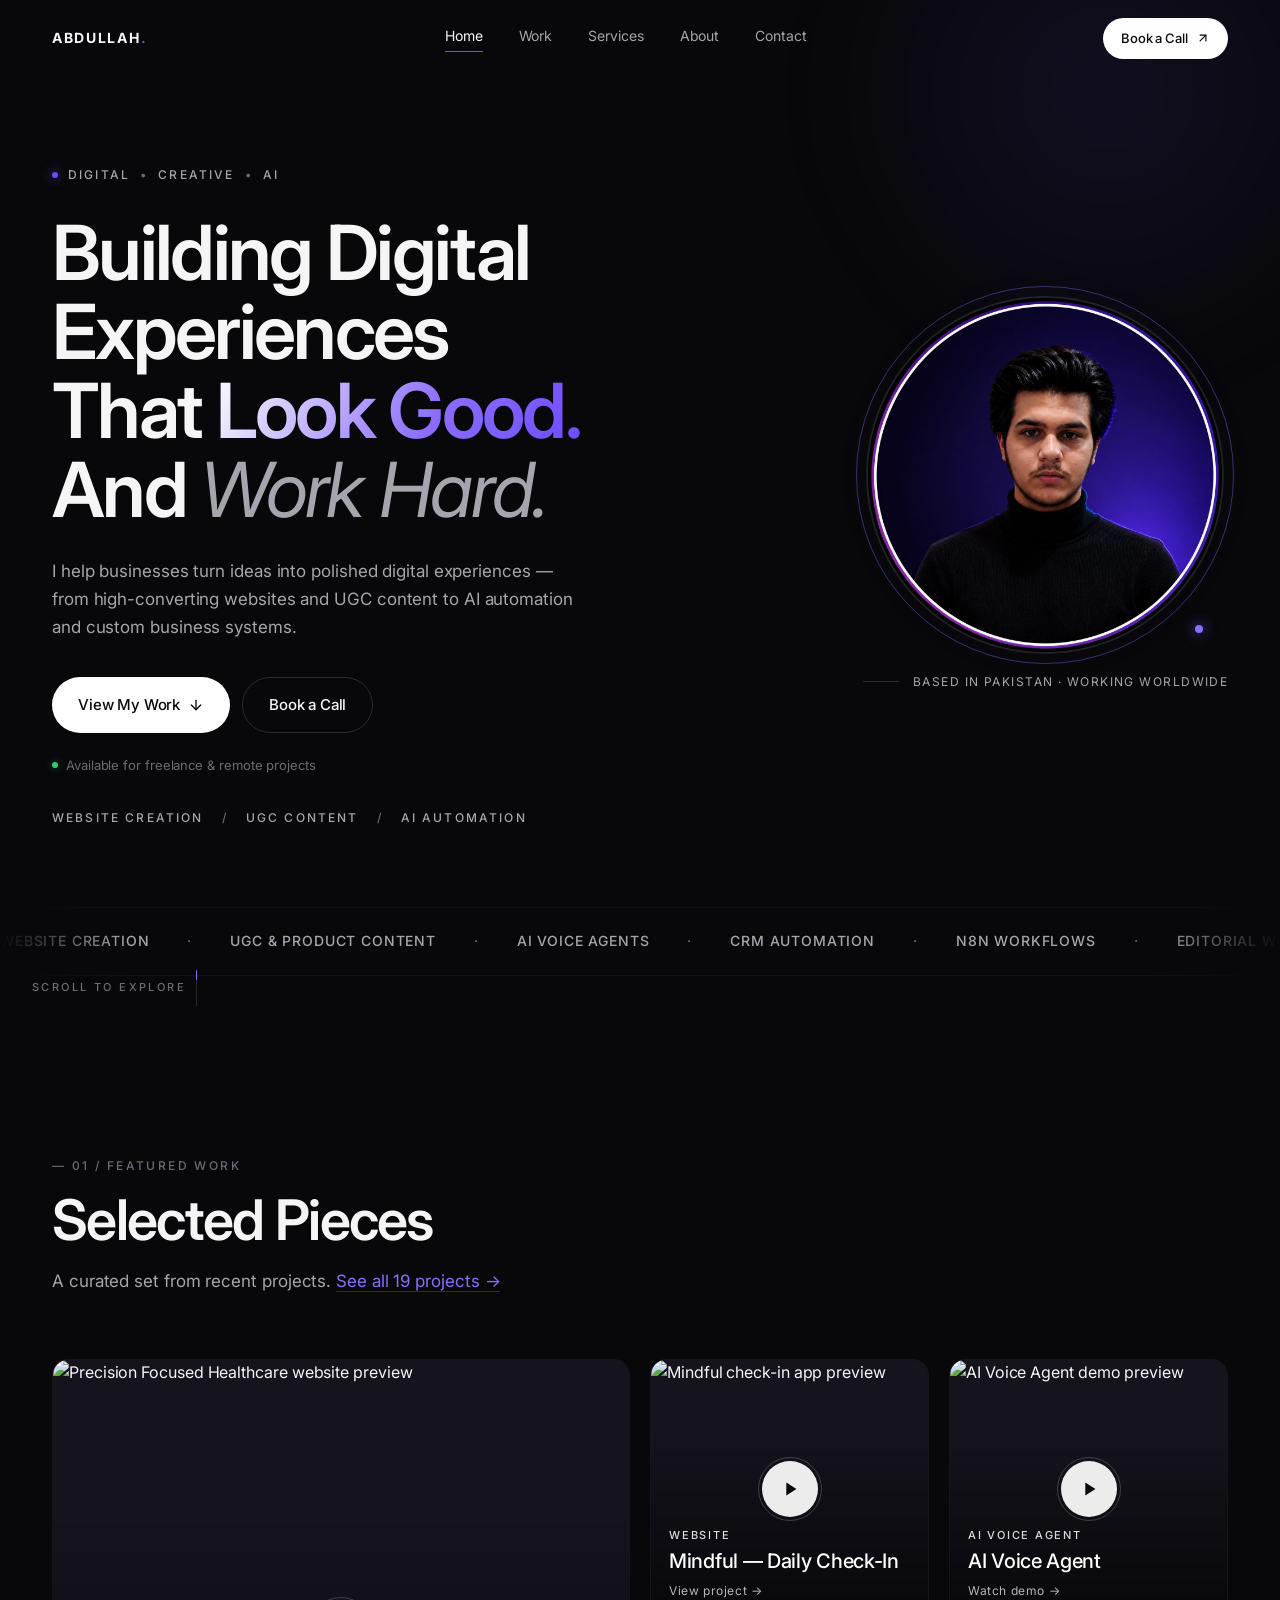
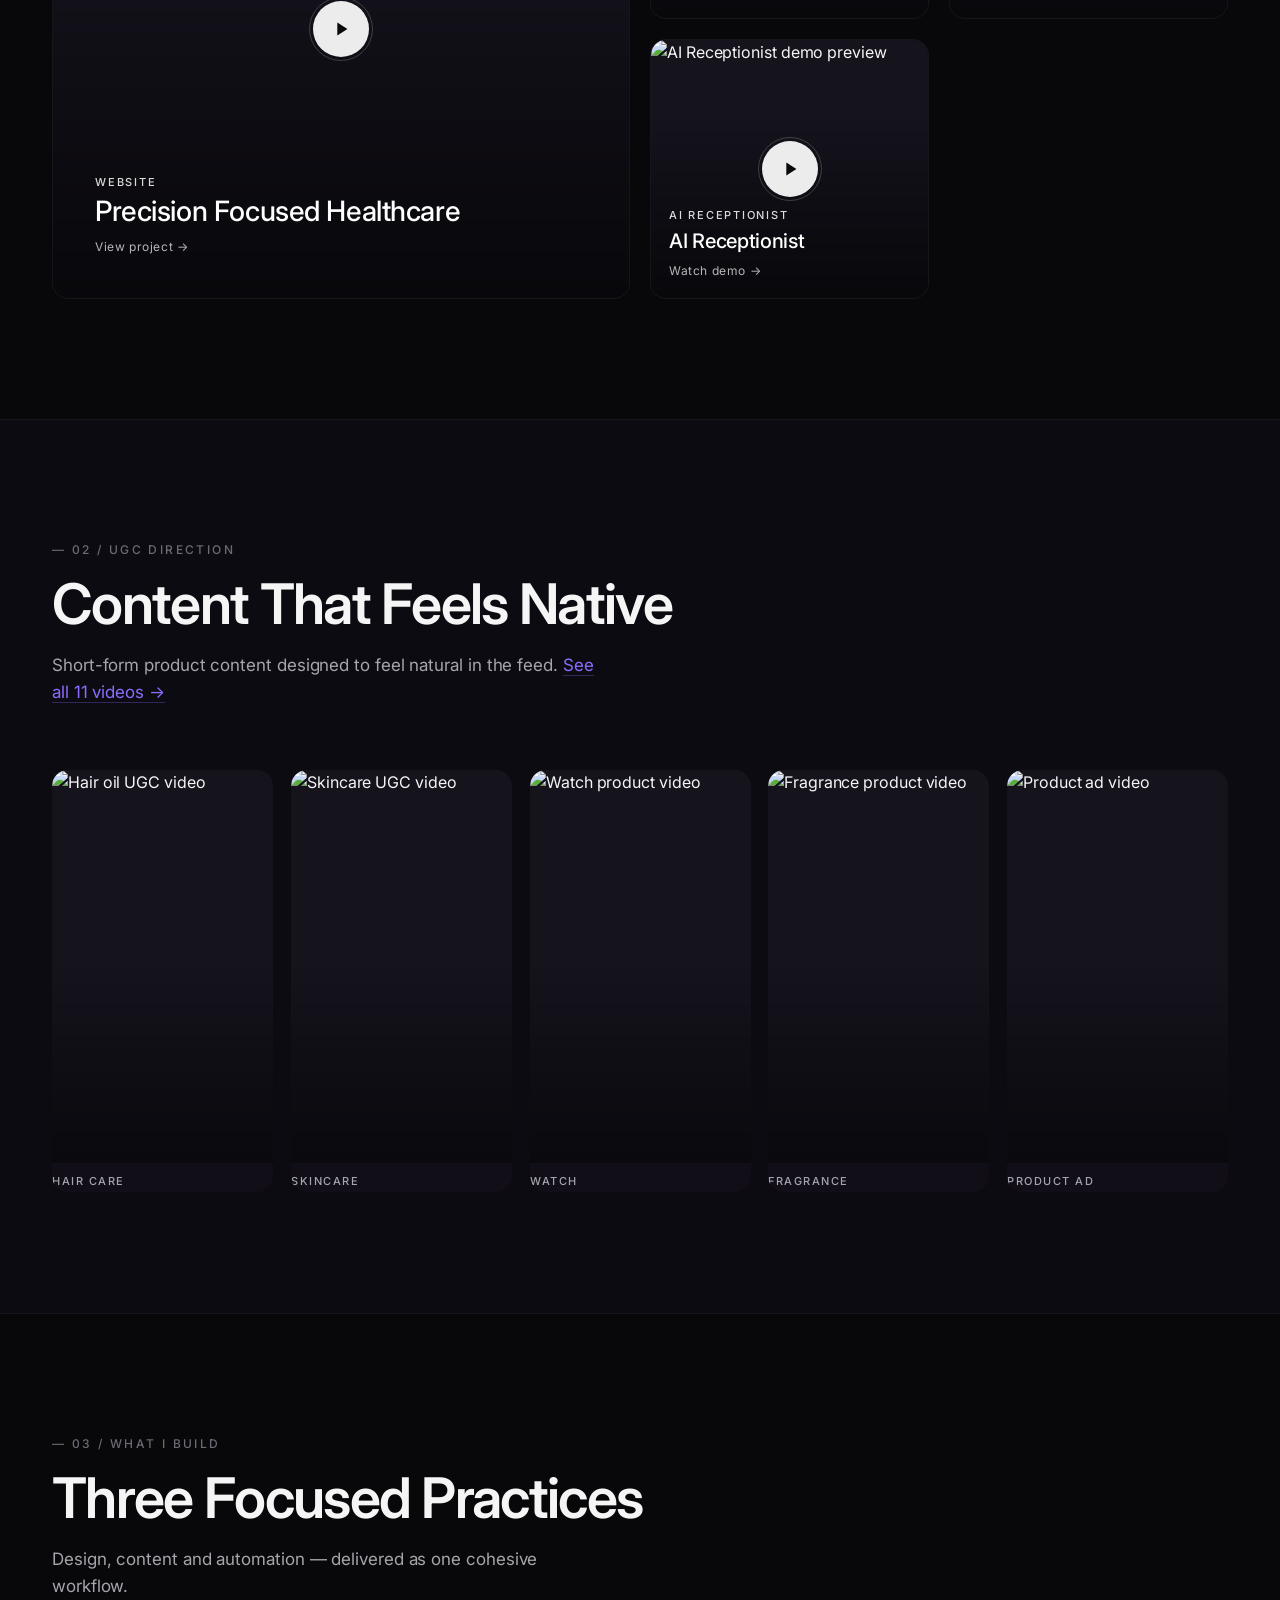
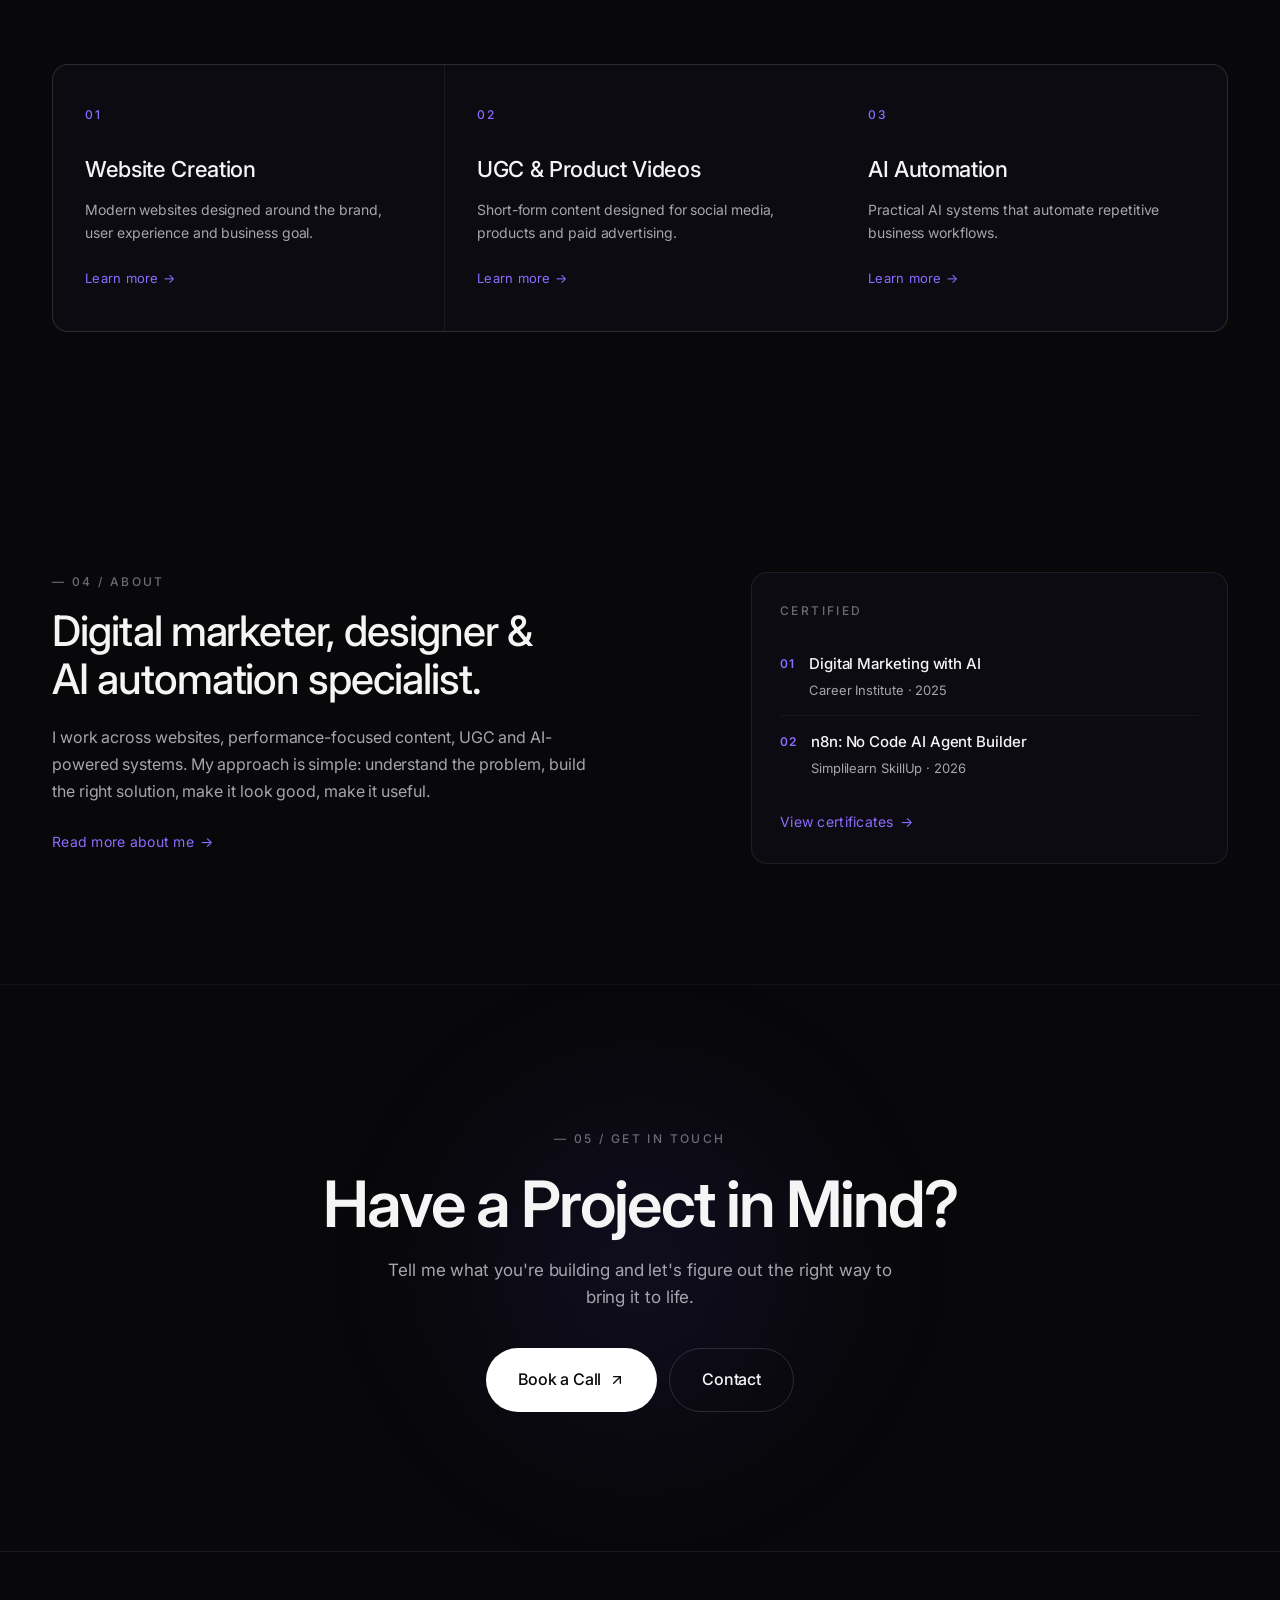
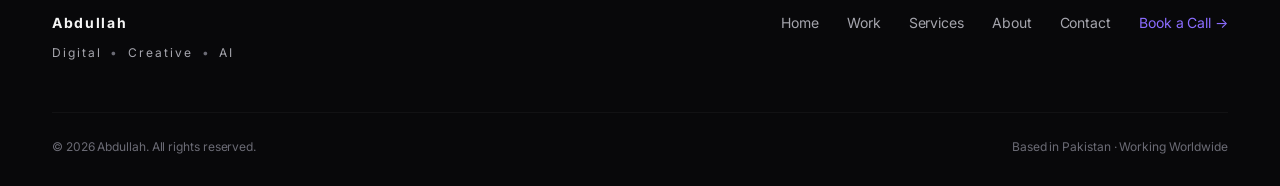
==== commit bdcc7ddb: "Restructure into multi-page portfolio (Home, Work, Services, About, Contact)" ====
--- a/index.html
+++ b/index.html
@@ -33,19 +33,19 @@
 </head>
 <body>
 
-    <!-- Cursor follower (subtle) -->
     <div class="cursor-glow" aria-hidden="true"></div>
 
     <!-- Navigation -->
     <header class="nav" id="nav">
         <div class="container nav-inner">
-            <a href="#top" class="brand" aria-label="Abdullah — Home">ABDULLAH<span class="brand-dot">.</span></a>
+            <a href="index.html" class="brand" aria-label="Abdullah — Home">ABDULLAH<span class="brand-dot">.</span></a>
 
             <nav class="nav-links" aria-label="Primary">
-                <a href="#work" class="nav-link" data-link>Work</a>
-                <a href="#services" class="nav-link" data-link>Services</a>
-                <a href="#about" class="nav-link" data-link>About</a>
-                <a href="#contact" class="nav-link" data-link>Contact</a>
+                <a href="index.html" class="nav-link" data-nav-link>Home</a>
+                <a href="work.html" class="nav-link" data-nav-link>Work</a>
+                <a href="services.html" class="nav-link" data-nav-link>Services</a>
+                <a href="about.html" class="nav-link" data-nav-link>About</a>
+                <a href="contact.html" class="nav-link" data-nav-link>Contact</a>
             </nav>
 
             <a href="https://calendly.com/info-abdullah1027/30min" target="_blank" rel="noopener" class="btn btn-primary nav-cta">
@@ -58,13 +58,13 @@
             </button>
         </div>
 
-        <!-- Mobile drawer -->
         <div class="mobile-menu" id="mobileMenu" aria-hidden="true">
             <div class="mobile-menu-inner">
-                <a href="#work" class="mobile-link">Work</a>
-                <a href="#services" class="mobile-link">Services</a>
-                <a href="#about" class="mobile-link">About</a>
-                <a href="#contact" class="mobile-link">Contact</a>
+                <a href="index.html" class="mobile-link">Home</a>
+                <a href="work.html" class="mobile-link">Work</a>
+                <a href="services.html" class="mobile-link">Services</a>
+                <a href="about.html" class="mobile-link">About</a>
+                <a href="contact.html" class="mobile-link">Contact</a>
                 <a href="https://calendly.com/info-abdullah1027/30min" target="_blank" rel="noopener" class="btn btn-primary mobile-cta">Book a Call</a>
             </div>
         </div>
@@ -92,7 +92,7 @@
                     </p>
 
                     <div class="hero-ctas reveal" data-reveal-delay="420">
-                        <a href="#work" class="btn btn-primary btn-lg">
+                        <a href="work.html" class="btn btn-primary btn-lg">
                             <span>View My Work</span>
                             <svg width="16" height="16" viewBox="0 0 24 24" fill="none" stroke="currentColor" stroke-width="2" stroke-linecap="round" stroke-linejoin="round" aria-hidden="true"><path d="M12 5v14"/><path d="m19 12-7 7-7-7"/></svg>
                         </a>
@@ -125,11 +125,6 @@
                         <span class="meta-text">Based in Pakistan · Working Worldwide</span>
                     </div>
                 </div>
-            </div>
-
-            <div class="scroll-indicator" id="scrollIndicator" aria-hidden="true">
-                <span>Scroll to explore</span>
-                <span class="scroll-indicator-line"></span>
             </div>
 
             <div class="hero-marquee" aria-hidden="true">
@@ -148,651 +143,227 @@
                     <span>Editorial Web Design</span><span>·</span>
                 </div>
             </div>
-        </section>
-
-        <!-- SELECTED WORK -->
-        <section class="section section-work" id="work">
+
+            <div class="scroll-indicator" id="scrollIndicator" aria-hidden="true">
+                <span>Scroll to explore</span>
+                <span class="scroll-indicator-line"></span>
+            </div>
+        </section>
+
+        <!-- FEATURED WORK -->
+        <section class="section section-featured">
             <div class="container">
                 <div class="section-head">
-                    <div class="section-eyebrow reveal">— 01 / Selected Work</div>
-                    <h2 class="section-title reveal">Selected Work</h2>
-                    <p class="section-sub reveal">A selection of websites, UGC content and AI systems I've built.</p>
-                </div>
-
-                <!-- Work category filters -->
-                <div class="work-filters reveal" role="tablist" aria-label="Work filters">
-                    <button class="filter-btn active" data-filter="all" role="tab" aria-selected="true">All</button>
-                    <button class="filter-btn" data-filter="websites" role="tab" aria-selected="false">Websites</button>
-                    <button class="filter-btn" data-filter="ugc" role="tab" aria-selected="false">UGC</button>
-                    <button class="filter-btn" data-filter="ai" role="tab" aria-selected="false">AI Automation</button>
-                </div>
-
-                <!-- Websites group -->
-                <div class="work-group" data-group="websites">
-                    <div class="group-label reveal">Website Creation</div>
-                    <div class="work-grid editorial-grid">
-                        <article class="work-card work-feature reveal" data-video-id="In9nWHJ5Gxw" data-category="websites">
-                            <div class="thumb">
-                                <img src="https://i.ytimg.com/vi/In9nWHJ5Gxw/hqdefault.jpg" alt="Website Project 01 preview" loading="lazy" />
-                                <button class="play-btn" aria-label="Play video">
-                                    <svg width="22" height="22" viewBox="0 0 24 24" fill="currentColor" aria-hidden="true"><path d="M8 5v14l11-7z"/></svg>
-                                </button>
-                                <div class="thumb-overlay"></div>
-                            </div>
-                            <div class="work-meta">
-                                <span class="work-cat">Website</span>
-                                <h3 class="work-title">Website Project 01</h3>
-                                <span class="work-view">View project →</span>
-                            </div>
-                        </article>
-
-                        <article class="work-card reveal" data-video-id="USwXixnEe1k" data-category="websites">
-                            <div class="thumb">
-                                <img src="https://i.ytimg.com/vi/USwXixnEe1k/hqdefault.jpg" alt="Website Project 02 preview" loading="lazy" />
-                                <button class="play-btn" aria-label="Play video">
-                                    <svg width="22" height="22" viewBox="0 0 24 24" fill="currentColor" aria-hidden="true"><path d="M8 5v14l11-7z"/></svg>
-                                </button>
-                                <div class="thumb-overlay"></div>
-                            </div>
-                            <div class="work-meta">
-                                <span class="work-cat">Website</span>
-                                <h3 class="work-title">Website Project 02</h3>
-                                <span class="work-view">View project →</span>
-                            </div>
-                        </article>
-
-                        <article class="work-card reveal" data-video-id="MEr43Q2GdkM" data-category="websites">
-                            <div class="thumb">
-                                <img src="https://i.ytimg.com/vi/MEr43Q2GdkM/hqdefault.jpg" alt="Website Project 03 preview" loading="lazy" />
-                                <button class="play-btn" aria-label="Play video">
-                                    <svg width="22" height="22" viewBox="0 0 24 24" fill="currentColor" aria-hidden="true"><path d="M8 5v14l11-7z"/></svg>
-                                </button>
-                                <div class="thumb-overlay"></div>
-                            </div>
-                            <div class="work-meta">
-                                <span class="work-cat">Website</span>
-                                <h3 class="work-title">Website Project 03</h3>
-                                <span class="work-view">View project →</span>
-                            </div>
-                        </article>
-
-                        <article class="work-card reveal" data-video-id="wIqwLIjSB2E" data-category="websites">
-                            <div class="thumb">
-                                <img src="https://i.ytimg.com/vi/wIqwLIjSB2E/hqdefault.jpg" alt="Website Project 04 preview" loading="lazy" />
-                                <button class="play-btn" aria-label="Play video">
-                                    <svg width="22" height="22" viewBox="0 0 24 24" fill="currentColor" aria-hidden="true"><path d="M8 5v14l11-7z"/></svg>
-                                </button>
-                                <div class="thumb-overlay"></div>
-                            </div>
-                            <div class="work-meta">
-                                <span class="work-cat">Website</span>
-                                <h3 class="work-title">Website Project 04</h3>
-                                <span class="work-view">View project →</span>
-                            </div>
-                        </article>
-
-                        <article class="work-card reveal" data-video-id="wR4eg1iAATs" data-category="websites">
-                            <div class="thumb">
-                                <img src="https://i.ytimg.com/vi/wR4eg1iAATs/hqdefault.jpg" alt="Website Project 05 preview" loading="lazy" />
-                                <button class="play-btn" aria-label="Play video">
-                                    <svg width="22" height="22" viewBox="0 0 24 24" fill="currentColor" aria-hidden="true"><path d="M8 5v14l11-7z"/></svg>
-                                </button>
-                                <div class="thumb-overlay"></div>
-                            </div>
-                            <div class="work-meta">
-                                <span class="work-cat">Website</span>
-                                <h3 class="work-title">Website Project 05</h3>
-                                <span class="work-view">View project →</span>
-                            </div>
-                        </article>
-                    </div>
-                </div>
-
-                <!-- UGC group -->
-                <div class="work-group" data-group="ugc">
-                    <div class="group-label reveal">UGC &amp; Product Videos</div>
-                    <p class="group-sub reveal">Short-form product content designed to feel native in the feed while keeping the product at the center.</p>
-
-                    <div class="ugc-sections">
-                        <!-- Hair Care -->
-                        <div class="ugc-block reveal">
-                            <div class="ugc-block-head">
-                                <h4>Hair Care</h4>
-                                <span class="ugc-count">3 videos</span>
-                            </div>
-                            <div class="ugc-row">
-                                <article class="ugc-card" data-video-id="7E-zWxOlALw" data-category="ugc">
-                                    <div class="ugc-thumb">
-                                        <img src="https://i.ytimg.com/vi/7E-zWxOlALw/hqdefault.jpg" alt="Hair oil UGC video" loading="lazy" />
-                                        <button class="play-btn small" aria-label="Play video">
-                                            <svg width="18" height="18" viewBox="0 0 24 24" fill="currentColor" aria-hidden="true"><path d="M8 5v14l11-7z"/></svg>
-                                        </button>
-                                    </div>
-                                    <span class="ugc-tag">Hair Care</span>
-                                </article>
-
-                                <article class="ugc-card" data-video-id="nNY83tZYHNg" data-category="ugc">
-                                    <div class="ugc-thumb">
-                                        <img src="https://i.ytimg.com/vi/nNY83tZYHNg/hqdefault.jpg" alt="Hair oil UGC video" loading="lazy" />
-                                        <button class="play-btn small" aria-label="Play video">
-                                            <svg width="18" height="18" viewBox="0 0 24 24" fill="currentColor" aria-hidden="true"><path d="M8 5v14l11-7z"/></svg>
-                                        </button>
-                                    </div>
-                                    <span class="ugc-tag">Hair Care</span>
-                                </article>
-
-                                <article class="ugc-card" data-video-id="vS-BWQJIKIQ" data-category="ugc">
-                                    <div class="ugc-thumb">
-                                        <img src="https://i.ytimg.com/vi/vS-BWQJIKIQ/hqdefault.jpg" alt="Hair oil UGC video" loading="lazy" />
-                                        <button class="play-btn small" aria-label="Play video">
-                                            <svg width="18" height="18" viewBox="0 0 24 24" fill="currentColor" aria-hidden="true"><path d="M8 5v14l11-7z"/></svg>
-                                        </button>
-                                    </div>
-                                    <span class="ugc-tag">Hair Care</span>
-                                </article>
-                            </div>
-                        </div>
-
-                        <!-- Skincare -->
-                        <div class="ugc-block reveal">
-                            <div class="ugc-block-head">
-                                <h4>Skincare</h4>
-                                <span class="ugc-count">1 video</span>
-                            </div>
-                            <div class="ugc-row">
-                                <article class="ugc-card" data-video-id="uk0Egv4TspY" data-category="ugc">
-                                    <div class="ugc-thumb">
-                                        <img src="https://i.ytimg.com/vi/uk0Egv4TspY/hqdefault.jpg" alt="Skincare UGC video" loading="lazy" />
-                                        <button class="play-btn small" aria-label="Play video">
-                                            <svg width="18" height="18" viewBox="0 0 24 24" fill="currentColor" aria-hidden="true"><path d="M8 5v14l11-7z"/></svg>
-                                        </button>
-                                    </div>
-                                    <span class="ugc-tag">Skincare</span>
-                                </article>
-                            </div>
-                        </div>
-
-                        <!-- Watch -->
-                        <div class="ugc-block reveal">
-                            <div class="ugc-block-head">
-                                <h4>Watch</h4>
-                                <span class="ugc-count">3 videos</span>
-                            </div>
-                            <div class="ugc-row">
-                                <article class="ugc-card" data-video-id="XOl3vkg-HM8" data-category="ugc">
-                                    <div class="ugc-thumb">
-                                        <img src="https://i.ytimg.com/vi/XOl3vkg-HM8/hqdefault.jpg" alt="Watch product video" loading="lazy" />
-                                        <button class="play-btn small" aria-label="Play video">
-                                            <svg width="18" height="18" viewBox="0 0 24 24" fill="currentColor" aria-hidden="true"><path d="M8 5v14l11-7z"/></svg>
-                                        </button>
-                                    </div>
-                                    <span class="ugc-tag">Watch</span>
-                                </article>
-
-                                <article class="ugc-card" data-video-id="NwsMC_wqVPM" data-category="ugc">
-                                    <div class="ugc-thumb">
-                                        <img src="https://i.ytimg.com/vi/NwsMC_wqVPM/hqdefault.jpg" alt="Watch product video" loading="lazy" />
-                                        <button class="play-btn small" aria-label="Play video">
-                                            <svg width="18" height="18" viewBox="0 0 24 24" fill="currentColor" aria-hidden="true"><path d="M8 5v14l11-7z"/></svg>
-                                        </button>
-                                    </div>
-                                    <span class="ugc-tag">Watch</span>
-                                </article>
-
-                                <article class="ugc-card" data-video-id="4ZG2_j5i7nk" data-category="ugc">
-                                    <div class="ugc-thumb">
-                                        <img src="https://i.ytimg.com/vi/4ZG2_j5i7nk/hqdefault.jpg" alt="Watch product video" loading="lazy" />
-                                        <button class="play-btn small" aria-label="Play video">
-                                            <svg width="18" height="18" viewBox="0 0 24 24" fill="currentColor" aria-hidden="true"><path d="M8 5v14l11-7z"/></svg>
-                                        </button>
-                                    </div>
-                                    <span class="ugc-tag">Watch</span>
-                                </article>
-                            </div>
-                        </div>
-
-                        <!-- Perfume -->
-                        <div class="ugc-block reveal">
-                            <div class="ugc-block-head">
-                                <h4>Fragrance &amp; Product Ads</h4>
-                                <span class="ugc-count">4 videos</span>
-                            </div>
-                            <div class="ugc-row">
-                                <article class="ugc-card" data-video-id="UWed2OYzINY" data-category="ugc">
-                                    <div class="ugc-thumb">
-                                        <img src="https://i.ytimg.com/vi/UWed2OYzINY/hqdefault.jpg" alt="Fragrance product video" loading="lazy" />
-                                        <button class="play-btn small" aria-label="Play video">
-                                            <svg width="18" height="18" viewBox="0 0 24 24" fill="currentColor" aria-hidden="true"><path d="M8 5v14l11-7z"/></svg>
-                                        </button>
-                                    </div>
-                                    <span class="ugc-tag">Fragrance</span>
-                                </article>
-
-                                <article class="ugc-card" data-video-id="5fAPOmSdLy0" data-category="ugc">
-                                    <div class="ugc-thumb">
-                                        <img src="https://i.ytimg.com/vi/5fAPOmSdLy0/hqdefault.jpg" alt="Fragrance product video" loading="lazy" />
-                                        <button class="play-btn small" aria-label="Play video">
-                                            <svg width="18" height="18" viewBox="0 0 24 24" fill="currentColor" aria-hidden="true"><path d="M8 5v14l11-7z"/></svg>
-                                        </button>
-                                    </div>
-                                    <span class="ugc-tag">Fragrance</span>
-                                </article>
-
-                                <article class="ugc-card" data-video-id="osmQ1uB2PzE" data-category="ugc">
-                                    <div class="ugc-thumb">
-                                        <img src="https://i.ytimg.com/vi/osmQ1uB2PzE/hqdefault.jpg" alt="Product ad video" loading="lazy" />
-                                        <button class="play-btn small" aria-label="Play video">
-                                            <svg width="18" height="18" viewBox="0 0 24 24" fill="currentColor" aria-hidden="true"><path d="M8 5v14l11-7z"/></svg>
-                                        </button>
-                                    </div>
-                                    <span class="ugc-tag">Product Ad</span>
-                                </article>
-
-                                <article class="ugc-card" data-video-id="cH_I_RODHzE" data-category="ugc">
-                                    <div class="ugc-thumb">
-                                        <img src="https://i.ytimg.com/vi/cH_I_RODHzE/hqdefault.jpg" alt="Product ad video" loading="lazy" />
-                                        <button class="play-btn small" aria-label="Play video">
-                                            <svg width="18" height="18" viewBox="0 0 24 24" fill="currentColor" aria-hidden="true"><path d="M8 5v14l11-7z"/></svg>
-                                        </button>
-                                    </div>
-                                    <span class="ugc-tag">Product Ad</span>
-                                </article>
-                            </div>
-                        </div>
-                    </div>
-                </div>
-
-                <!-- AI group -->
-                <div class="work-group" data-group="ai">
-                    <div class="group-label reveal">AI Automation</div>
-                    <p class="group-sub reveal">From AI voice agents to automated CRM systems — practical AI workflows that reduce repetitive work and help businesses move faster.</p>
-
-                    <div class="work-grid ai-grid">
-                        <article class="work-card ai-card reveal" data-video-id="r1W2g3Y0JAk" data-category="ai">
-                            <div class="thumb">
-                                <img src="https://i.ytimg.com/vi/r1W2g3Y0JAk/hqdefault.jpg" alt="AI Voice Agent demo preview" loading="lazy" />
-                                <button class="play-btn" aria-label="Play video">
-                                    <svg width="22" height="22" viewBox="0 0 24 24" fill="currentColor" aria-hidden="true"><path d="M8 5v14l11-7z"/></svg>
-                                </button>
-                                <div class="thumb-overlay"></div>
-                            </div>
-                            <div class="work-meta">
-                                <span class="work-cat">AI Voice Agent</span>
-                                <h3 class="work-title">AI Voice Agent Demo</h3>
-                                <span class="work-view">View demo →</span>
-                            </div>
-                        </article>
-
-                        <article class="work-card ai-card reveal" data-video-id="4Xgy7b65lpg" data-category="ai">
-                            <div class="thumb">
-                                <img src="https://i.ytimg.com/vi/4Xgy7b65lpg/hqdefault.jpg" alt="Advanced CRM demo preview" loading="lazy" />
-                                <button class="play-btn" aria-label="Play video">
-                                    <svg width="22" height="22" viewBox="0 0 24 24" fill="currentColor" aria-hidden="true"><path d="M8 5v14l11-7z"/></svg>
-                                </button>
-                                <div class="thumb-overlay"></div>
-                            </div>
-                            <div class="work-meta">
-                                <span class="work-cat">CRM System</span>
-                                <h3 class="work-title">Advanced CRM</h3>
-                                <span class="work-view">View demo →</span>
-                            </div>
-                        </article>
-
-                        <article class="work-card ai-card reveal" data-video-id="6DBikSIOahQ" data-category="ai">
-                            <div class="thumb">
-                                <img src="https://i.ytimg.com/vi/6DBikSIOahQ/hqdefault.jpg" alt="AI Receptionist demo preview" loading="lazy" />
-                                <button class="play-btn" aria-label="Play video">
-                                    <svg width="22" height="22" viewBox="0 0 24 24" fill="currentColor" aria-hidden="true"><path d="M8 5v14l11-7z"/></svg>
-                                </button>
-                                <div class="thumb-overlay"></div>
-                            </div>
-                            <div class="work-meta">
-                                <span class="work-cat">AI Receptionist</span>
-                                <h3 class="work-title">AI Receptionist Demo</h3>
-                                <span class="work-view">View demo →</span>
-                            </div>
-                        </article>
-                    </div>
-                </div>
-            </div>
-        </section>
-
-        <!-- UGC FEATURE SECTION (Editorial heading) -->
-        <section class="section section-ugc-feature">
-            <div class="container ugc-feature-inner">
-                <div class="ugc-feature-text reveal">
-                    <div class="section-eyebrow">— 02 / UGC Direction</div>
-                    <h2 class="ugc-feature-title">
-                        UGC That Feels Native.<br />
-                        Content That <span class="hl-soft">Gets Attention.</span>
-                    </h2>
-                    <p class="ugc-feature-sub">Short-form product content designed to feel natural in the feed while keeping the product at the center. Real hooks. Real pacing. Real results on screen.</p>
-                    <a href="#work" class="text-link">Browse all UGC work <span aria-hidden="true">→</span></a>
-                </div>
-                <div class="ugc-feature-visual reveal">
-                    <div class="ugc-phone">
-                        <div class="phone-notch"></div>
-                        <div class="phone-stack">
-                            <article class="ugc-card phone-card" data-video-id="7E-zWxOlALw" data-category="ugc">
-                                <div class="ugc-thumb">
-                                    <img src="https://i.ytimg.com/vi/7E-zWxOlALw/hqdefault.jpg" alt="Hair oil UGC video" loading="lazy" />
-                                    <button class="play-btn small" aria-label="Play video">
-                                        <svg width="18" height="18" viewBox="0 0 24 24" fill="currentColor" aria-hidden="true"><path d="M8 5v14l11-7z"/></svg>
-                                    </button>
-                                </div>
-                                <span class="ugc-tag">Hair Care</span>
-                            </article>
-                        </div>
-                    </div>
-                </div>
-            </div>
-        </section>
-
-        <!-- AI FEATURE SECTION -->
-        <section class="section section-ai-feature">
-            <div class="container ai-feature-inner">
-                <div class="ai-feature-head">
-                    <div class="section-eyebrow reveal">— 03 / AI Systems</div>
-                    <h2 class="ai-feature-title reveal">
-                        AI Systems.<br />
-                        Built for <span class="hl">Real Work.</span>
-                    </h2>
-                    <p class="ai-feature-sub reveal">From AI voice agents to automated CRM systems, I build practical AI workflows that help businesses reduce repetitive work and move faster.</p>
-                </div>
-
-                <div class="ai-stack reveal">
-                    <div class="ai-line" data-video-id="r1W2g3Y0JAk" data-category="ai">
-                        <span class="ai-num">01</span>
-                        <div class="ai-meta">
-                            <h4>AI Voice Agent</h4>
-                            <p>Conversational agent that handles calls and routing.</p>
-                        </div>
-                        <button class="ai-play" aria-label="Play AI Voice Agent demo">
-                            <svg width="14" height="14" viewBox="0 0 24 24" fill="currentColor" aria-hidden="true"><path d="M8 5v14l11-7z"/></svg>
-                            <span>Watch demo</span>
-                        </button>
-                    </div>
-
-                    <div class="ai-line" data-video-id="4Xgy7b65lpg" data-category="ai">
-                        <span class="ai-num">02</span>
-                        <div class="ai-meta">
-                            <h4>Advanced CRM</h4>
-                            <p>Pipeline, follow-ups and workflow automation in one place.</p>
-                        </div>
-                        <button class="ai-play" aria-label="Play CRM demo">
-                            <svg width="14" height="14" viewBox="0 0 24 24" fill="currentColor" aria-hidden="true"><path d="M8 5v14l11-7z"/></svg>
-                            <span>Watch demo</span>
-                        </button>
-                    </div>
-
-                    <div class="ai-line" data-video-id="4Xgy7b65lpg" data-category="ai">
-                        <span class="ai-num">03</span>
-                        <div class="ai-meta">
-                            <h4>n8n Agent</h4>
-                            <p>Custom automation workflows that connect tools and data.</p>
-                        </div>
-                        <button class="ai-play" aria-label="Play n8n Agent demo">
-                            <svg width="14" height="14" viewBox="0 0 24 24" fill="currentColor" aria-hidden="true"><path d="M8 5v14l11-7z"/></svg>
-                            <span>Watch demo</span>
-                        </button>
-                    </div>
-
-                    <div class="ai-line" data-video-id="6DBikSIOahQ" data-category="ai">
-                        <span class="ai-num">04</span>
-                        <div class="ai-meta">
-                            <h4>AI Receptionist</h4>
-                            <p>Always-on front desk that books, qualifies and replies.</p>
-                        </div>
-                        <button class="ai-play" aria-label="Play AI Receptionist demo">
-                            <svg width="14" height="14" viewBox="0 0 24 24" fill="currentColor" aria-hidden="true"><path d="M8 5v14l11-7z"/></svg>
-                            <span>Watch demo</span>
-                        </button>
-                    </div>
-                </div>
-            </div>
-        </section>
-
-        <!-- SERVICES -->
-        <section class="section section-services" id="services">
+                    <div class="section-eyebrow reveal">— 01 / Featured Work</div>
+                    <h2 class="section-title reveal">Selected Pieces</h2>
+                    <p class="section-sub reveal">A curated set from recent projects. <a href="work.html" class="text-link-inline">See all 19 projects →</a></p>
+                </div>
+
+                <div class="featured-grid">
+                    <article class="featured-card featured-large reveal" data-video-id="MEr43Q2GdkM" data-category="websites">
+                        <div class="thumb">
+                            <img src="https://i.ytimg.com/vi/MEr43Q2GdkM/hqdefault.jpg" alt="Precision Focused Healthcare website preview" loading="lazy" />
+                            <button class="play-btn" aria-label="Play video">
+                                <svg width="22" height="22" viewBox="0 0 24 24" fill="currentColor" aria-hidden="true"><path d="M8 5v14l11-7z"/></svg>
+                            </button>
+                            <div class="thumb-overlay"></div>
+                        </div>
+                        <div class="featured-meta">
+                            <span class="featured-cat">Website</span>
+                            <h3 class="featured-title">Precision Focused Healthcare</h3>
+                            <span class="featured-view">View project →</span>
+                        </div>
+                    </article>
+
+                    <article class="featured-card reveal" data-video-id="wIqwLIjSB2E" data-category="websites">
+                        <div class="thumb">
+                            <img src="https://i.ytimg.com/vi/wIqwLIjSB2E/hqdefault.jpg" alt="Mindful check-in app preview" loading="lazy" />
+                            <button class="play-btn" aria-label="Play video">
+                                <svg width="22" height="22" viewBox="0 0 24 24" fill="currentColor" aria-hidden="true"><path d="M8 5v14l11-7z"/></svg>
+                            </button>
+                            <div class="thumb-overlay"></div>
+                        </div>
+                        <div class="featured-meta">
+                            <span class="featured-cat">Website</span>
+                            <h3 class="featured-title">Mindful — Daily Check-In</h3>
+                            <span class="featured-view">View project →</span>
+                        </div>
+                    </article>
+
+                    <article class="featured-card reveal" data-video-id="r1W2g3Y0JAk" data-category="ai">
+                        <div class="thumb">
+                            <img src="https://i.ytimg.com/vi/r1W2g3Y0JAk/hqdefault.jpg" alt="AI Voice Agent demo preview" loading="lazy" />
+                            <button class="play-btn" aria-label="Play video">
+                                <svg width="22" height="22" viewBox="0 0 24 24" fill="currentColor" aria-hidden="true"><path d="M8 5v14l11-7z"/></svg>
+                            </button>
+                            <div class="thumb-overlay"></div>
+                        </div>
+                        <div class="featured-meta">
+                            <span class="featured-cat">AI Voice Agent</span>
+                            <h3 class="featured-title">AI Voice Agent</h3>
+                            <span class="featured-view">Watch demo →</span>
+                        </div>
+                    </article>
+
+                    <article class="featured-card reveal" data-video-id="6DBikSIOahQ" data-category="ai">
+                        <div class="thumb">
+                            <img src="https://i.ytimg.com/vi/6DBikSIOahQ/hqdefault.jpg" alt="AI Receptionist demo preview" loading="lazy" />
+                            <button class="play-btn" aria-label="Play video">
+                                <svg width="22" height="22" viewBox="0 0 24 24" fill="currentColor" aria-hidden="true"><path d="M8 5v14l11-7z"/></svg>
+                            </button>
+                            <div class="thumb-overlay"></div>
+                        </div>
+                        <div class="featured-meta">
+                            <span class="featured-cat">AI Receptionist</span>
+                            <h3 class="featured-title">AI Receptionist</h3>
+                            <span class="featured-view">Watch demo →</span>
+                        </div>
+                    </article>
+                </div>
+            </div>
+        </section>
+
+        <!-- FEATURED UGC -->
+        <section class="section section-featured-ugc">
             <div class="container">
                 <div class="section-head">
-                    <div class="section-eyebrow reveal">— 04 / Services</div>
-                    <h2 class="section-title reveal">What I Build</h2>
-                    <p class="section-sub reveal">Three focused practices — design, content and automation — delivered as one cohesive workflow.</p>
-                </div>
-
-                <div class="services-grid">
-                    <article class="service-block reveal">
-                        <span class="service-no">01</span>
-                        <h3 class="service-title">Website Creation</h3>
-                        <p class="service-desc">Modern websites designed around the brand, user experience and business goal.</p>
-                        <ul class="service-list">
-                            <li>Landing pages</li>
-                            <li>Business websites</li>
-                            <li>Portfolio websites</li>
-                            <li>Conversion-focused pages</li>
-                            <li>Responsive design</li>
-                        </ul>
-                    </article>
-
-                    <article class="service-block reveal">
-                        <span class="service-no">02</span>
-                        <h3 class="service-title">UGC &amp; Product Videos</h3>
-                        <p class="service-desc">Short-form content designed for social media, products and paid advertising.</p>
-                        <ul class="service-list">
-                            <li>UGC videos</li>
-                            <li>Product ads</li>
-                            <li>Social media videos</li>
-                            <li>Short-form content</li>
-                            <li>Creative concepts</li>
-                        </ul>
-                    </article>
-
-                    <article class="service-block reveal">
-                        <span class="service-no">03</span>
-                        <h3 class="service-title">AI Automation</h3>
-                        <p class="service-desc">Practical AI systems that automate repetitive business workflows.</p>
-                        <ul class="service-list">
-                            <li>AI voice agents</li>
-                            <li>AI receptionists</li>
-                            <li>CRM systems</li>
-                            <li>n8n automation</li>
-                            <li>AI agents</li>
-                            <li>Custom business workflows</li>
-                        </ul>
-                    </article>
-                </div>
-            </div>
-        </section>
-
-        <!-- ABOUT -->
-        <section class="section section-about" id="about">
-            <div class="container about-inner">
-                <div class="about-left">
-                    <div class="section-eyebrow reveal">— 05 / About</div>
-                    <h2 class="about-title reveal">A Little<br />About Me</h2>
-                </div>
-                <div class="about-right">
-                    <p class="about-text reveal">
-                        I'm Abdullah — a digital marketer, website designer and AI automation specialist focused on building practical digital experiences.
-                    </p>
-                    <p class="about-text reveal">
-                        I work across websites, performance-focused content, UGC and AI-powered systems.
-                    </p>
-                    <div class="about-approach reveal">
-                        <h4>My approach is simple:</h4>
-                        <ol class="approach-list">
-                            <li><span>01</span> Understand the problem.</li>
-                            <li><span>02</span> Build the right solution.</li>
-                            <li><span>03</span> Make it look good.</li>
-                            <li><span>04</span> Make it useful.</li>
-                        </ol>
-                    </div>
-                </div>
-            </div>
-        </section>
-
-        <!-- PROCESS -->
-        <section class="section section-process">
+                    <div class="section-eyebrow reveal">— 02 / UGC Direction</div>
+                    <h2 class="section-title reveal">Content That Feels Native</h2>
+                    <p class="section-sub reveal">Short-form product content designed to feel natural in the feed. <a href="work.html#ugc" class="text-link-inline">See all 11 videos →</a></p>
+                </div>
+
+                <div class="ugc-featured-row">
+                    <article class="ugc-featured reveal" data-video-id="7E-zWxOlALw" data-category="ugc">
+                        <div class="ugc-thumb">
+                            <img src="https://i.ytimg.com/vi/7E-zWxOlALw/hqdefault.jpg" alt="Hair oil UGC video" loading="lazy" />
+                            <button class="play-btn small" aria-label="Play video">
+                                <svg width="18" height="18" viewBox="0 0 24 24" fill="currentColor" aria-hidden="true"><path d="M8 5v14l11-7z"/></svg>
+                            </button>
+                        </div>
+                        <span class="ugc-tag">Hair Care</span>
+                    </article>
+
+                    <article class="ugc-featured reveal" data-video-id="uk0Egv4TspY" data-category="ugc">
+                        <div class="ugc-thumb">
+                            <img src="https://i.ytimg.com/vi/uk0Egv4TspY/hqdefault.jpg" alt="Skincare UGC video" loading="lazy" />
+                            <button class="play-btn small" aria-label="Play video">
+                                <svg width="18" height="18" viewBox="0 0 24 24" fill="currentColor" aria-hidden="true"><path d="M8 5v14l11-7z"/></svg>
+                            </button>
+                        </div>
+                        <span class="ugc-tag">Skincare</span>
+                    </article>
+
+                    <article class="ugc-featured reveal" data-video-id="XOl3vkg-HM8" data-category="ugc">
+                        <div class="ugc-thumb">
+                            <img src="https://i.ytimg.com/vi/XOl3vkg-HM8/hqdefault.jpg" alt="Watch product video" loading="lazy" />
+                            <button class="play-btn small" aria-label="Play video">
+                                <svg width="18" height="18" viewBox="0 0 24 24" fill="currentColor" aria-hidden="true"><path d="M8 5v14l11-7z"/></svg>
+                            </button>
+                        </div>
+                        <span class="ugc-tag">Watch</span>
+                    </article>
+
+                    <article class="ugc-featured reveal" data-video-id="UWed2OYzINY" data-category="ugc">
+                        <div class="ugc-thumb">
+                            <img src="https://i.ytimg.com/vi/UWed2OYzINY/hqdefault.jpg" alt="Fragrance product video" loading="lazy" />
+                            <button class="play-btn small" aria-label="Play video">
+                                <svg width="18" height="18" viewBox="0 0 24 24" fill="currentColor" aria-hidden="true"><path d="M8 5v14l11-7z"/></svg>
+                            </button>
+                        </div>
+                        <span class="ugc-tag">Fragrance</span>
+                    </article>
+
+                    <article class="ugc-featured reveal" data-video-id="osmQ1uB2PzE" data-category="ugc">
+                        <div class="ugc-thumb">
+                            <img src="https://i.ytimg.com/vi/osmQ1uB2PzE/hqdefault.jpg" alt="Product ad video" loading="lazy" />
+                            <button class="play-btn small" aria-label="Play video">
+                                <svg width="18" height="18" viewBox="0 0 24 24" fill="currentColor" aria-hidden="true"><path d="M8 5v14l11-7z"/></svg>
+                            </button>
+                        </div>
+                        <span class="ugc-tag">Product Ad</span>
+                    </article>
+                </div>
+            </div>
+        </section>
+
+        <!-- SERVICES PREVIEW -->
+        <section class="section section-services-preview">
             <div class="container">
                 <div class="section-head">
-                    <div class="section-eyebrow reveal">— 06 / Process</div>
-                    <h2 class="section-title reveal">How I Work</h2>
-                </div>
-
-                <ol class="process-grid">
-                    <li class="process-step reveal">
-                        <span class="step-num">01</span>
-                        <h4>Understand</h4>
-                        <p>I first understand the business, audience and actual goal.</p>
-                    </li>
-                    <li class="process-step reveal">
-                        <span class="step-num">02</span>
-                        <h4>Plan</h4>
-                        <p>I define the structure, creative direction and technical approach.</p>
-                    </li>
-                    <li class="process-step reveal">
-                        <span class="step-num">03</span>
-                        <h4>Build</h4>
-                        <p>I turn the plan into the actual website, content or automation.</p>
-                    </li>
-                    <li class="process-step reveal">
-                        <span class="step-num">04</span>
-                        <h4>Refine</h4>
-                        <p>I review the details, improve the experience and prepare the final result.</p>
-                    </li>
-                </ol>
-            </div>
-        </section>
-
-        <!-- WHY -->
-        <section class="section section-why">
-            <div class="container why-inner">
-                <div class="why-left">
-                    <div class="section-eyebrow reveal">— 07 / Working Together</div>
-                    <h2 class="why-title reveal">Why Work With Me</h2>
-                    <p class="why-sub reveal">Practical statements — not slogans.</p>
-                </div>
-                <ul class="why-list">
-                    <li class="why-item reveal">
-                        <span class="why-num">01</span>
+                    <div class="section-eyebrow reveal">— 03 / What I Build</div>
+                    <h2 class="section-title reveal">Three Focused Practices</h2>
+                    <p class="section-sub reveal">Design, content and automation — delivered as one cohesive workflow.</p>
+                </div>
+
+                <div class="services-preview-grid">
+                    <article class="service-preview reveal">
+                        <span class="service-no">01</span>
+                        <h3>Website Creation</h3>
+                        <p>Modern websites designed around the brand, user experience and business goal.</p>
+                        <a href="services.html#websites" class="service-preview-link">Learn more →</a>
+                    </article>
+
+                    <article class="service-preview reveal">
+                        <span class="service-no">02</span>
+                        <h3>UGC &amp; Product Videos</h3>
+                        <p>Short-form content designed for social media, products and paid advertising.</p>
+                        <a href="services.html#ugc" class="service-preview-link">Learn more →</a>
+                    </article>
+
+                    <article class="service-preview reveal">
+                        <span class="service-no">03</span>
+                        <h3>AI Automation</h3>
+                        <p>Practical AI systems that automate repetitive business workflows.</p>
+                        <a href="services.html#ai" class="service-preview-link">Learn more →</a>
+                    </article>
+                </div>
+            </div>
+        </section>
+
+        <!-- ABOUT SNIPPET -->
+        <section class="section section-about-snippet">
+            <div class="container snippet-inner">
+                <div class="snippet-text reveal">
+                    <div class="section-eyebrow">— 04 / About</div>
+                    <h2 class="snippet-title">Digital marketer, designer &amp;<br />AI automation specialist.</h2>
+                    <p>I work across websites, performance-focused content, UGC and AI-powered systems. My approach is simple: understand the problem, build the right solution, make it look good, make it useful.</p>
+                    <a href="about.html" class="text-link">Read more about me <span aria-hidden="true">→</span></a>
+                </div>
+                <div class="snippet-cert reveal">
+                    <div class="section-eyebrow">Certified</div>
+                    <div class="cert-mini">
+                        <span class="cm-num">01</span>
                         <div>
-                            <h4>Built around the actual business goal</h4>
-                            <p>Every project starts with the outcome you want — then we design backwards from there.</p>
-                        </div>
-                    </li>
-                    <li class="why-item reveal">
-                        <span class="why-num">02</span>
+                            <h4>Digital Marketing with AI</h4>
+                            <p>Career Institute · 2025</p>
+                        </div>
+                    </div>
+                    <div class="cert-mini">
+                        <span class="cm-num">02</span>
                         <div>
-                            <h4>Real work instead of template demos</h4>
-                            <p>You see actual delivered projects — not polished mockups that never went live.</p>
-                        </div>
-                    </li>
-                    <li class="why-item reveal">
-                        <span class="why-num">03</span>
-                        <div>
-                            <h4>Design + technology in one workflow</h4>
-                            <p>Web, content and AI built together so the final experience actually feels unified.</p>
-                        </div>
-                    </li>
-                    <li class="why-item reveal">
-                        <span class="why-num">04</span>
-                        <div>
-                            <h4>Focused on useful outcomes</h4>
-                            <p>No bloated features. Just the things that move the business forward.</p>
-                        </div>
-                    </li>
-                    <li class="why-item reveal">
-                        <span class="why-num">05</span>
-                        <div>
-                            <h4>Clear communication</h4>
-                            <p>Direct updates, no jargon, and a shared understanding of what we're shipping.</p>
-                        </div>
-                    </li>
-                </ul>
-            </div>
-        </section>
-
-        <!-- CERTIFICATIONS -->
-        <section class="section section-certs" id="certs">
-            <div class="container">
-                <div class="section-head">
-                    <div class="section-eyebrow reveal">— 08 / Certifications</div>
-                    <h2 class="section-title reveal">Certifications &amp;<br />Continuous Learning</h2>
-                    <p class="section-sub reveal">Formal training that grounds the work — digital marketing with AI and no-code AI agent building.</p>
-                </div>
-
-                <div class="certs-grid">
-                    <article class="cert-card reveal" data-cert-image="assets/cert-digital-marketing.jpg">
-                        <div class="cert-image">
-                            <img src="assets/cert-digital-marketing.jpg" alt="Digital Marketing with AI — Certificate of Achievement, Career Institute" loading="lazy" />
-                            <div class="cert-image-overlay" aria-hidden="true">
-                                <span>View Certificate</span>
-                            </div>
-                        </div>
-                        <div class="cert-meta">
-                            <div class="cert-head">
-                                <span class="cert-no">01</span>
-                                <span class="cert-year">2025</span>
-                            </div>
-                            <h3 class="cert-title">Digital Marketing with AI</h3>
-                            <p class="cert-issuer">Career Institute — Certifications Exam Center</p>
-                            <div class="cert-foot">
-                                <span class="cert-code">Verification ID: CIPSD02-SE004-24-25</span>
-                                <a href="https://www.career.edu.pk" target="_blank" rel="noopener" class="cert-verify">Verify →</a>
-                            </div>
-                        </div>
-                    </article>
-
-                    <article class="cert-card reveal" data-cert-image="assets/cert-n8n.png">
-                        <div class="cert-image">
-                            <img src="assets/cert-n8n.png" alt="n8n Course: No Code AI Agent Builder — Certificate of Completion, Simplilearn SkillUp" loading="lazy" />
-                            <div class="cert-image-overlay" aria-hidden="true">
-                                <span>View Certificate</span>
-                            </div>
-                        </div>
-                        <div class="cert-meta">
-                            <div class="cert-head">
-                                <span class="cert-no">02</span>
-                                <span class="cert-year">2026</span>
-                            </div>
-                            <h3 class="cert-title">n8n Course: No Code AI Agent Builder</h3>
-                            <p class="cert-issuer">Simplilearn SkillUp</p>
-                            <div class="cert-foot">
-                                <span class="cert-code">Certificate Code: 10374457</span>
-                                <span class="cert-verify cert-verify-static">Verified ✓</span>
-                            </div>
-                        </div>
-                    </article>
-                </div>
-            </div>
-        </section>
-
-        <!-- CONTACT / CTA -->
-        <section class="section section-contact" id="contact">
-            <div class="container contact-inner">
-                <div class="contact-eyebrow reveal">— 08 / Contact</div>
-                <h2 class="contact-title reveal">
-                    Have a Project in Mind?
-                </h2>
-                <p class="contact-sub reveal">
-                    Tell me what you're building and let's figure out the right way to bring it to life.
-                </p>
-
-                <div class="contact-ctas reveal">
+                            <h4>n8n: No Code AI Agent Builder</h4>
+                            <p>Simplilearn SkillUp · 2026</p>
+                        </div>
+                    </div>
+                    <a href="about.html#certs" class="text-link">View certificates <span aria-hidden="true">→</span></a>
+                </div>
+            </div>
+        </section>
+
+        <!-- CTA -->
+        <section class="section section-cta">
+            <div class="container cta-inner">
+                <div class="cta-eyebrow reveal">— 05 / Get in touch</div>
+                <h2 class="cta-title reveal">Have a Project in Mind?</h2>
+                <p class="cta-sub reveal">Tell me what you're building and let's figure out the right way to bring it to life.</p>
+                <div class="cta-buttons reveal">
                     <a href="https://calendly.com/info-abdullah1027/30min" target="_blank" rel="noopener" class="btn btn-primary btn-xl">
                         <span>Book a Call</span>
                         <svg width="16" height="16" viewBox="0 0 24 24" fill="none" stroke="currentColor" stroke-width="2" stroke-linecap="round" stroke-linejoin="round" aria-hidden="true"><path d="M7 17 17 7"/><path d="M7 7h10v10"/></svg>
                     </a>
-                    <a href="mailto:info.abdullah1027@gmail.com" class="btn btn-ghost btn-xl">
-                        <span>Let's Talk</span>
+                    <a href="contact.html" class="btn btn-ghost btn-xl">
+                        <span>Contact</span>
                     </a>
-                </div>
-
-                <div class="contact-meta reveal">
-                    <span class="cm-item"><span class="cm-dot"></span> Currently accepting projects for Q4 2026</span>
-                    <span class="cm-sep">·</span>
-                    <span class="cm-item">Replies within 24 hours</span>
                 </div>
             </div>
         </section>
@@ -807,10 +378,11 @@
                     <div class="footer-tag">Digital <span class="ft-sep">•</span> Creative <span class="ft-sep">•</span> AI</div>
                 </div>
                 <nav class="footer-links" aria-label="Footer">
-                    <a href="#work">Work</a>
-                    <a href="#services">Services</a>
-                    <a href="#about">About</a>
-                    <a href="#contact">Contact</a>
+                    <a href="index.html">Home</a>
+                    <a href="work.html">Work</a>
+                    <a href="services.html">Services</a>
+                    <a href="about.html">About</a>
+                    <a href="contact.html">Contact</a>
                     <a href="https://calendly.com/info-abdullah1027/30min" target="_blank" rel="noopener" class="footer-cta">Book a Call →</a>
                 </nav>
             </div>
@@ -844,5 +416,17 @@
     </div>
 
     <script src="script.js"></script>
+    <script>
+        // Mark active nav link based on current page
+        (function() {
+            var path = location.pathname.split('/').pop() || 'index.html';
+            document.querySelectorAll('[data-nav-link]').forEach(function(l) {
+                var href = l.getAttribute('href');
+                if (href === path || (path === '' && href === 'index.html')) {
+                    l.classList.add('active');
+                }
+            });
+        })();
+    </script>
 </body>
-</html>+</html>
--- a/styles.css
+++ b/styles.css
@@ -1897,6 +1897,649 @@
     width: 100%;
     height: 100%;
     border: 0;
+}
+
+/* ============ PAGE HEADER (inner pages) ============ */
+.page-header {
+    padding: 160px 0 60px;
+    position: relative;
+    border-bottom: 1px solid var(--border-soft);
+}
+
+.page-title {
+    font-size: clamp(40px, 6vw, 76px);
+    line-height: 1.04;
+    letter-spacing: -0.035em;
+    font-weight: 600;
+    margin-bottom: 20px;
+    color: var(--text-primary);
+}
+
+.page-sub {
+    font-size: 17px;
+    line-height: 1.65;
+    color: var(--text-secondary);
+    max-width: 620px;
+}
+
+.text-link-inline {
+    color: var(--purple-soft);
+    border-bottom: 1px solid rgba(139,108,255,0.3);
+    transition: border-color 280ms var(--ease);
+}
+
+.text-link-inline:hover { border-bottom-color: var(--purple-soft); }
+
+/* ============ FEATURED GRID (home) ============ */
+.featured-grid {
+    display: grid;
+    grid-template-columns: repeat(4, 1fr);
+    grid-auto-rows: 260px;
+    gap: 20px;
+}
+
+.featured-card {
+    position: relative;
+    cursor: pointer;
+    border-radius: var(--radius-md);
+    overflow: hidden;
+    background: var(--bg-secondary);
+    border: 1px solid var(--border-soft);
+    transition: transform 420ms var(--ease), border-color 420ms var(--ease), box-shadow 420ms var(--ease);
+    will-change: transform;
+}
+
+.featured-card:hover {
+    border-color: var(--border-strong);
+    transform: translateY(-4px);
+    box-shadow: 0 24px 60px -28px rgba(0, 0, 0, 0.7);
+}
+
+.featured-card:hover .thumb img { transform: scale(1.025); }
+.featured-card:hover .play-btn { background: var(--purple-soft); color: #fff; transform: translate(-50%, -50%) scale(1.04); }
+.featured-card .thumb img { transition: transform 900ms var(--ease); will-change: transform; }
+
+.featured-large {
+    grid-column: span 2;
+    grid-row: span 2;
+}
+
+.featured-large .featured-meta { padding: 24px; }
+.featured-large .featured-title { font-size: 28px; }
+
+.featured-meta {
+    position: absolute;
+    left: 18px;
+    right: 18px;
+    bottom: 18px;
+    z-index: 2;
+    display: flex;
+    flex-direction: column;
+    gap: 4px;
+}
+
+.featured-cat {
+    font-size: 11px;
+    letter-spacing: 0.16em;
+    text-transform: uppercase;
+    color: rgba(255,255,255,0.85);
+    font-weight: 500;
+}
+
+.featured-title {
+    font-size: 20px;
+    font-weight: 500;
+    color: #fff;
+    letter-spacing: -0.015em;
+    line-height: 1.2;
+}
+
+.featured-view {
+    font-size: 12px;
+    color: rgba(255,255,255,0.7);
+    margin-top: 4px;
+    letter-spacing: 0.05em;
+    transition: color 280ms var(--ease);
+}
+
+.featured-card:hover .featured-view { color: var(--purple-soft); }
+
+/* ============ FEATURED UGC (home) ============ */
+.section-featured-ugc {
+    background: var(--bg-secondary);
+    border-top: 1px solid var(--border-soft);
+    border-bottom: 1px solid var(--border-soft);
+}
+
+.ugc-featured-row {
+    display: grid;
+    grid-template-columns: repeat(5, 1fr);
+    gap: 18px;
+}
+
+.ugc-featured {
+    cursor: pointer;
+    border-radius: 16px;
+    overflow: hidden;
+    background: var(--bg-tertiary);
+    transition: transform 420ms var(--ease);
+    will-change: transform;
+}
+
+.ugc-featured:hover { transform: translateY(-4px); }
+.ugc-featured:hover .ugc-thumb img { transform: scale(1.025); }
+.ugc-featured:hover .ugc-tag { color: var(--text-primary); transform: translateX(2px); }
+
+/* ============ SERVICES PREVIEW (home) ============ */
+.services-preview-grid {
+    display: grid;
+    grid-template-columns: repeat(3, 1fr);
+    gap: 1px;
+    background: var(--border);
+    border: 1px solid var(--border);
+    border-radius: var(--radius-md);
+    overflow: hidden;
+}
+
+.service-preview {
+    background: var(--bg-secondary);
+    padding: 40px 32px;
+    transition: background 420ms var(--ease);
+    display: flex;
+    flex-direction: column;
+    min-height: 240px;
+}
+
+.service-preview:hover { background: var(--bg-tertiary); }
+
+.service-preview .service-no {
+    font-size: 12px;
+    color: var(--purple-soft);
+    letter-spacing: 0.18em;
+    margin-bottom: 28px;
+    font-weight: 500;
+}
+
+.service-preview h3 {
+    font-size: 22px;
+    font-weight: 500;
+    letter-spacing: -0.015em;
+    margin-bottom: 12px;
+    color: var(--text-primary);
+}
+
+.service-preview p {
+    font-size: 14px;
+    color: var(--text-secondary);
+    line-height: 1.6;
+    margin-bottom: 24px;
+}
+
+.service-preview-link {
+    margin-top: auto;
+    font-size: 13px;
+    color: var(--purple-soft);
+    letter-spacing: 0.02em;
+    position: relative;
+    padding-bottom: 2px;
+    transition: gap 280ms var(--ease), color 280ms var(--ease);
+    display: inline-flex;
+    align-items: center;
+    gap: 4px;
+    width: fit-content;
+}
+
+.service-preview-link::after {
+    content: "";
+    position: absolute;
+    left: 0;
+    bottom: 0;
+    width: 0;
+    height: 1px;
+    background: var(--purple-soft);
+    transition: width 380ms var(--ease);
+}
+
+.service-preview-link:hover { gap: 10px; }
+.service-preview-link:hover::after { width: 100%; }
+
+/* ============ ABOUT SNIPPET (home) ============ */
+.snippet-inner {
+    display: grid;
+    grid-template-columns: 1.3fr 1fr;
+    gap: 80px;
+    align-items: start;
+}
+
+.snippet-title {
+    font-size: clamp(28px, 3.5vw, 42px);
+    line-height: 1.15;
+    letter-spacing: -0.025em;
+    font-weight: 500;
+    margin: 14px 0 20px;
+}
+
+.snippet-text p {
+    font-size: 16px;
+    line-height: 1.7;
+    color: var(--text-secondary);
+    max-width: 540px;
+    margin-bottom: 24px;
+}
+
+.snippet-cert {
+    background: var(--bg-secondary);
+    border: 1px solid var(--border);
+    border-radius: var(--radius-md);
+    padding: 28px;
+}
+
+.snippet-cert .section-eyebrow { margin-bottom: 18px; }
+
+.cert-mini {
+    display: grid;
+    grid-template-columns: auto 1fr;
+    gap: 14px;
+    padding: 14px 0;
+    border-bottom: 1px solid var(--border-soft);
+}
+
+.cert-mini:last-of-type { border-bottom: none; }
+
+.cert-mini .cm-num {
+    font-size: 12px;
+    color: var(--purple-soft);
+    font-weight: 600;
+    padding-top: 2px;
+    letter-spacing: 0.08em;
+}
+
+.cert-mini h4 {
+    font-size: 15px;
+    font-weight: 500;
+    color: var(--text-primary);
+    letter-spacing: -0.005em;
+    margin-bottom: 4px;
+}
+
+.cert-mini p {
+    font-size: 13px;
+    color: var(--text-secondary);
+}
+
+.snippet-cert .text-link {
+    display: inline-flex;
+    margin-top: 18px;
+}
+
+/* ============ CTA SECTION ============ */
+.section-cta {
+    text-align: center;
+    padding: 140px 0;
+    position: relative;
+    overflow: hidden;
+    border-top: 1px solid var(--border-soft);
+}
+
+.section-cta::before {
+    content: "";
+    position: absolute;
+    top: 50%;
+    left: 50%;
+    transform: translate(-50%, -50%);
+    width: 600px;
+    height: 600px;
+    background: radial-gradient(circle, rgba(109,74,255,0.10), transparent 60%);
+    pointer-events: none;
+    filter: blur(60px);
+    animation: cta-glow 18s ease-in-out infinite;
+}
+
+.cta-inner {
+    position: relative;
+    max-width: 760px;
+    margin: 0 auto;
+    text-align: center;
+}
+
+.cta-eyebrow {
+    margin-bottom: 22px;
+    justify-content: center;
+    display: inline-flex;
+    font-size: 12px;
+    letter-spacing: 0.2em;
+    color: var(--text-tertiary);
+    text-transform: uppercase;
+    font-weight: 500;
+}
+
+.cta-title {
+    font-size: clamp(36px, 5.4vw, 64px);
+    line-height: 1.05;
+    letter-spacing: -0.03em;
+    font-weight: 600;
+    margin-bottom: 20px;
+}
+
+.cta-sub {
+    font-size: 17px;
+    color: var(--text-secondary);
+    margin-bottom: 36px;
+    line-height: 1.6;
+    max-width: 520px;
+    margin-left: auto;
+    margin-right: auto;
+}
+
+.cta-buttons {
+    display: flex;
+    justify-content: center;
+    gap: 12px;
+    flex-wrap: wrap;
+}
+
+/* ============ ABOUT DETAIL (about page) ============ */
+.about-text-block {
+    max-width: 760px;
+}
+
+.about-large {
+    font-size: clamp(20px, 2vw, 26px);
+    line-height: 1.5;
+    color: var(--text-primary);
+    letter-spacing: -0.01em;
+    margin-bottom: 24px;
+    font-weight: 400;
+}
+
+.about-medium {
+    font-size: 18px;
+    line-height: 1.7;
+    color: var(--text-secondary);
+}
+
+/* ============ APPROACH (about page) ============ */
+.approach-grid {
+    display: grid;
+    grid-template-columns: repeat(4, 1fr);
+    gap: 1px;
+    background: var(--border);
+    border: 1px solid var(--border);
+    border-radius: var(--radius-md);
+    overflow: hidden;
+}
+
+.approach-step {
+    background: var(--bg-secondary);
+    padding: 36px 28px;
+    transition: background 420ms var(--ease), transform 420ms var(--ease);
+}
+
+.approach-step:hover { background: var(--bg-tertiary); transform: translateY(-2px); }
+.approach-step:hover .step-num { color: var(--purple-soft); }
+
+.approach-step .step-num {
+    font-size: 12px;
+    color: var(--text-tertiary);
+    letter-spacing: 0.18em;
+    font-weight: 500;
+    margin-bottom: 24px;
+    display: block;
+    transition: color 320ms var(--ease);
+}
+
+.approach-step h4 {
+    font-size: 20px;
+    font-weight: 500;
+    color: var(--text-primary);
+    margin-bottom: 12px;
+    letter-spacing: -0.015em;
+}
+
+.approach-step p {
+    font-size: 14px;
+    color: var(--text-secondary);
+    line-height: 1.6;
+}
+
+/* ============ SERVICES DETAIL (services page) ============ */
+.service-detail {
+    margin-bottom: 80px;
+    padding-bottom: 80px;
+    border-bottom: 1px solid var(--border-soft);
+}
+
+.service-detail:last-child {
+    margin-bottom: 0;
+    padding-bottom: 0;
+    border-bottom: none;
+}
+
+.service-detail-head {
+    margin-bottom: 36px;
+}
+
+.service-detail .service-no {
+    font-size: 12px;
+    color: var(--purple-soft);
+    letter-spacing: 0.18em;
+    margin-bottom: 18px;
+    font-weight: 500;
+    display: block;
+}
+
+.service-detail-title {
+    font-size: clamp(28px, 3.6vw, 44px);
+    line-height: 1.1;
+    letter-spacing: -0.025em;
+    font-weight: 500;
+    margin-bottom: 18px;
+    color: var(--text-primary);
+}
+
+.service-detail-desc {
+    font-size: 17px;
+    color: var(--text-secondary);
+    line-height: 1.6;
+    max-width: 720px;
+}
+
+.service-detail-body h4 {
+    font-size: 12px;
+    letter-spacing: 0.18em;
+    color: var(--text-tertiary);
+    margin-bottom: 20px;
+    text-transform: uppercase;
+    font-weight: 500;
+}
+
+.service-list-large {
+    display: grid;
+    grid-template-columns: repeat(2, 1fr);
+    gap: 12px 32px;
+}
+
+.service-list-large li {
+    font-size: 16px;
+    color: var(--text-primary);
+    padding: 6px 0;
+    display: flex;
+    align-items: center;
+    gap: 12px;
+}
+
+.service-list-large li::before {
+    content: "";
+    width: 5px;
+    height: 5px;
+    background: var(--purple-accent);
+    border-radius: 999px;
+    flex-shrink: 0;
+}
+
+.service-cta {
+    margin-top: 28px;
+    padding-top: 20px;
+    border-top: 1px solid var(--border-soft);
+}
+
+/* ============ CONTACT PAGE ============ */
+.contact-page {
+    padding: 160px 0 120px;
+    min-height: 80vh;
+    position: relative;
+    overflow: hidden;
+}
+
+.contact-page::before {
+    content: "";
+    position: absolute;
+    top: 30%;
+    left: 50%;
+    transform: translate(-50%, -30%);
+    width: 700px;
+    height: 700px;
+    background: radial-gradient(circle, rgba(109,74,255,0.10), transparent 60%);
+    pointer-events: none;
+    filter: blur(60px);
+    animation: cta-glow 18s ease-in-out infinite;
+}
+
+.contact-page-inner {
+    position: relative;
+    max-width: 760px;
+    text-align: center;
+}
+
+.contact-page-head {
+    margin-bottom: 40px;
+}
+
+.contact-page-title {
+    font-size: clamp(48px, 7vw, 96px);
+    line-height: 1.0;
+    letter-spacing: -0.04em;
+    font-weight: 600;
+    margin: 22px 0;
+}
+
+.contact-page-sub {
+    font-size: 19px;
+    line-height: 1.6;
+    color: var(--text-secondary);
+    max-width: 540px;
+    margin: 0 auto;
+}
+
+.contact-page-actions {
+    margin-bottom: 80px;
+}
+
+.contact-info-grid {
+    display: grid;
+    grid-template-columns: repeat(3, 1fr);
+    gap: 1px;
+    background: var(--border);
+    border: 1px solid var(--border);
+    border-radius: var(--radius-md);
+    overflow: hidden;
+    text-align: left;
+}
+
+.contact-info-item {
+    background: var(--bg-secondary);
+    padding: 32px 28px;
+    display: flex;
+    flex-direction: column;
+    gap: 10px;
+    transition: background 420ms var(--ease);
+}
+
+.contact-info-item:hover { background: var(--bg-tertiary); }
+
+.ci-label {
+    font-size: 11px;
+    letter-spacing: 0.18em;
+    color: var(--text-tertiary);
+    text-transform: uppercase;
+    font-weight: 500;
+}
+
+.ci-value {
+    font-size: 18px;
+    color: var(--text-primary);
+    letter-spacing: -0.01em;
+    font-weight: 500;
+    display: inline-flex;
+    align-items: center;
+    gap: 10px;
+}
+
+.ci-link {
+    color: var(--purple-soft);
+    transition: gap 280ms var(--ease);
+    position: relative;
+    padding-bottom: 2px;
+    display: inline-block;
+}
+
+.ci-link::after {
+    content: "";
+    position: absolute;
+    left: 0;
+    bottom: 0;
+    width: 0;
+    height: 1px;
+    background: var(--purple-soft);
+    transition: width 380ms var(--ease);
+}
+
+.ci-link:hover::after { width: 100%; }
+
+.ci-note {
+    font-size: 13px;
+    color: var(--text-tertiary);
+}
+
+.ci-dot {
+    width: 8px;
+    height: 8px;
+    background: #2ecc71;
+    border-radius: 999px;
+    box-shadow: 0 0 10px rgba(46, 204, 113, 0.5);
+}
+
+.contact-cta-foot {
+    margin-top: 48px;
+    padding: 28px 0;
+    border-top: 1px solid var(--border-soft);
+}
+
+.contact-cta-foot p {
+    font-size: 15px;
+    color: var(--text-secondary);
+    line-height: 1.6;
+    max-width: 480px;
+    margin: 0 auto;
+}
+
+/* ============ FILTER COUNT (work page) ============ */
+.filter-count {
+    font-size: 11px;
+    color: var(--text-tertiary);
+    margin-left: 4px;
+    letter-spacing: 0.04em;
+}
+
+.filter-btn.active .filter-count { color: rgba(0,0,0,0.5); }
+
+.group-count {
+    font-size: 12px;
+    color: var(--text-tertiary);
+    letter-spacing: 0.04em;
+    margin-left: 8px;
+    font-weight: 400;
+    text-transform: none;
 }
 
 /* ============ REVEAL ANIMATIONS ============ */
@@ -1963,6 +2606,18 @@
         grid-column: span 2;
     }
     .ai-grid .work-card { grid-column: span 2; }
+
+    .featured-grid {
+        grid-template-columns: repeat(2, 1fr);
+        grid-auto-rows: 220px;
+    }
+    .featured-large { grid-column: span 2; grid-row: span 2; }
+
+    .ugc-featured-row { grid-template-columns: repeat(3, 1fr); }
+    .ugc-featured-row .ugc-featured:nth-child(n+4) { display: none; }
+
+    .approach-grid { grid-template-columns: repeat(2, 1fr); }
+    .contact-info-grid { grid-template-columns: 1fr; }
 }
 
 @media (max-width: 880px) {
@@ -2005,6 +2660,31 @@
     .process-grid { grid-template-columns: 1fr 1fr; }
     .certs-grid { grid-template-columns: 1fr; gap: 20px; }
 
+    .featured-grid {
+        grid-template-columns: 1fr;
+        grid-auto-rows: auto;
+    }
+    .featured-large, .featured-card {
+        grid-column: span 1;
+        grid-row: auto;
+    }
+    .featured-card .thumb { aspect-ratio: 16/9; }
+    .featured-large .featured-title { font-size: 22px; }
+
+    .ugc-featured-row {
+        grid-template-columns: repeat(3, 1fr);
+    }
+    .ugc-featured-row .ugc-featured:nth-child(n+4) { display: block; }
+    .ugc-featured-row .ugc-featured:nth-child(n+6) { display: none; }
+
+    .services-preview-grid { grid-template-columns: 1fr; }
+
+    .snippet-inner { grid-template-columns: 1fr; gap: 40px; }
+
+    .approach-grid { grid-template-columns: 1fr; }
+
+    .service-list-large { grid-template-columns: 1fr; }
+
     .ai-line {
         grid-template-columns: auto 1fr;
         gap: 16px;
@@ -2021,10 +2701,12 @@
     .footer-bottom { flex-direction: column; align-items: flex-start; }
 
     /* Soften card hover for touch devices */
-    .work-card:hover, .ugc-card:hover, .cert-card:hover {
+    .work-card:hover, .ugc-card:hover, .cert-card:hover,
+    .featured-card:hover, .ugc-featured:hover {
         transform: none;
     }
-    .work-card:active, .ugc-card:active, .cert-card:active {
+    .work-card:active, .ugc-card:active, .cert-card:active,
+    .featured-card:active, .ugc-featured:active {
         transform: scale(0.99);
         transition-duration: 120ms;
     }
@@ -2046,6 +2728,14 @@
     .why-item h4 { font-size: 16px; }
     .about-text { font-size: 16px; }
     .nav-inner { gap: 12px; }
+
+    .ugc-featured-row { grid-template-columns: repeat(2, 1fr); gap: 12px; }
+    .ugc-featured-row .ugc-featured:nth-child(n+3) { display: none; }
+
+    .contact-info-grid { grid-template-columns: 1fr; }
+    .page-header { padding: 130px 0 40px; }
+    .snippet-inner { gap: 32px; }
+    .service-detail { margin-bottom: 56px; padding-bottom: 56px; }
 }
 
 /* Keep portrait proportions on tall viewports */
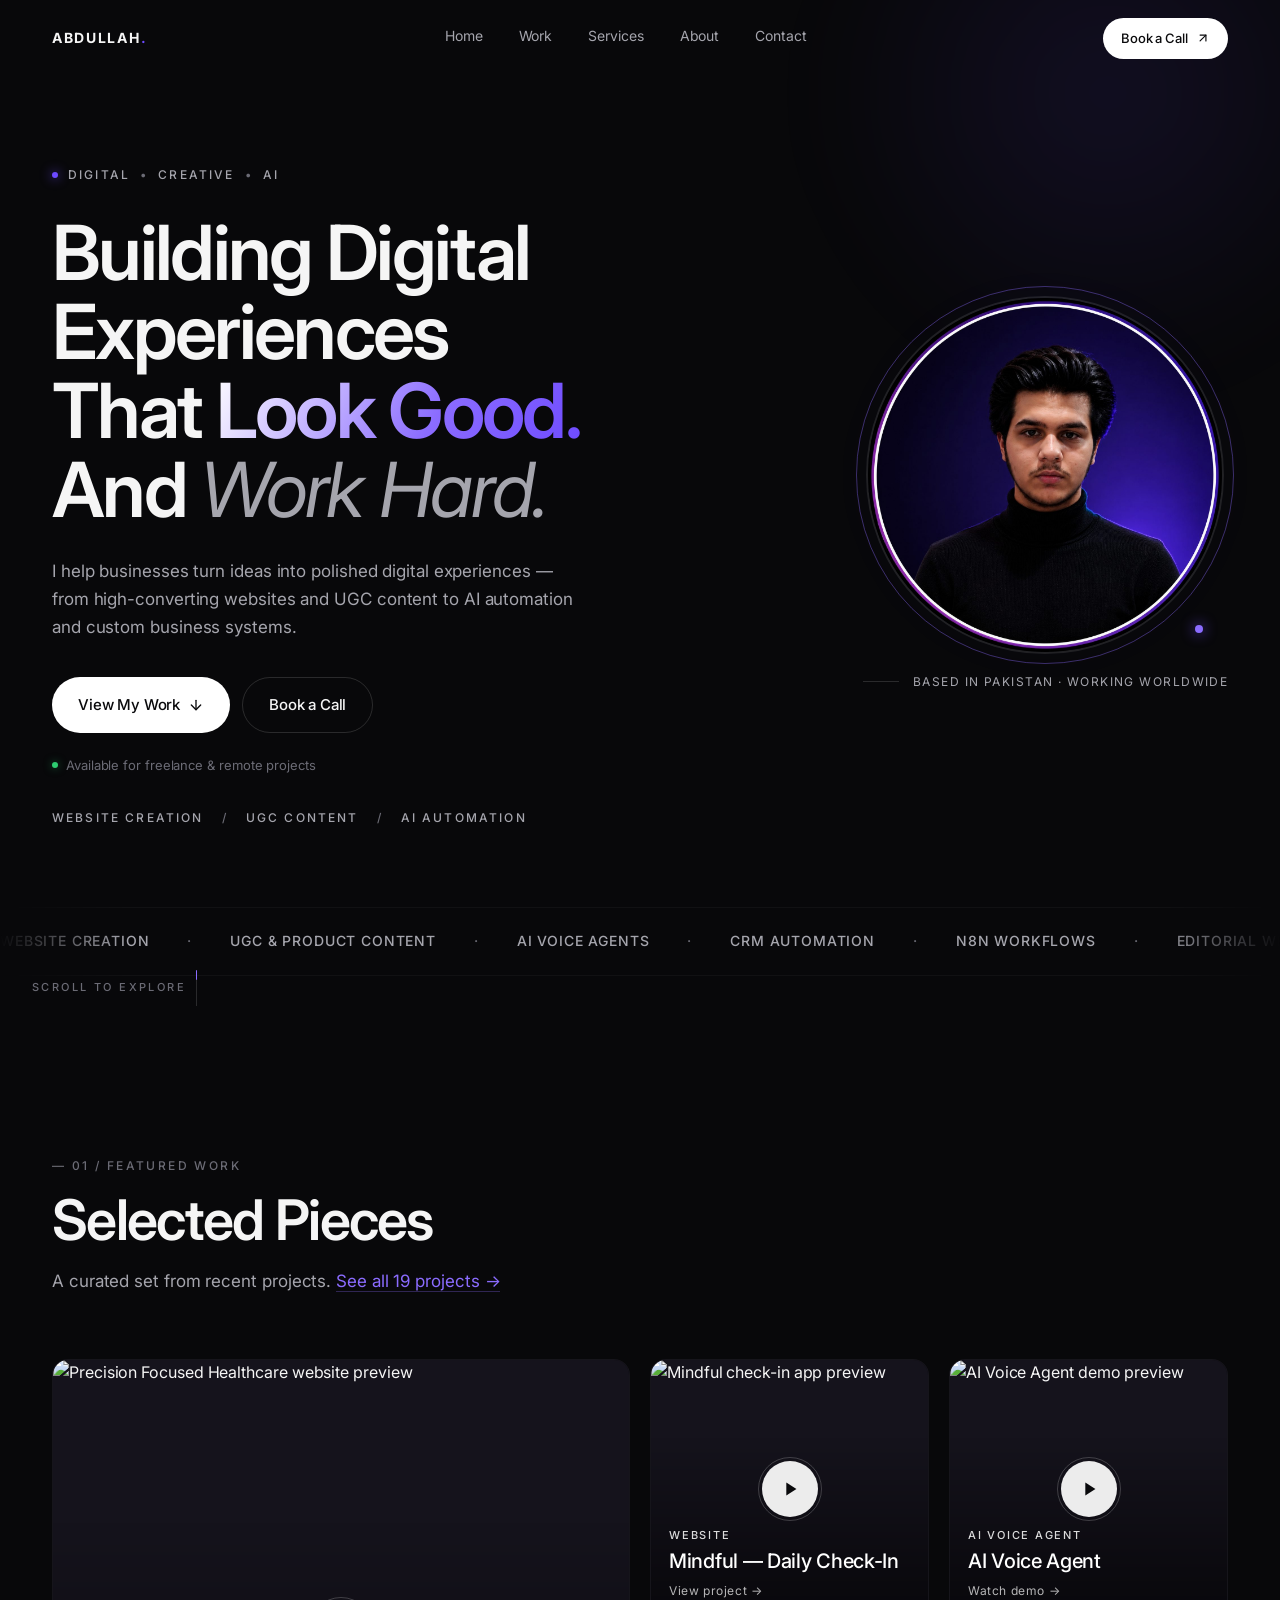
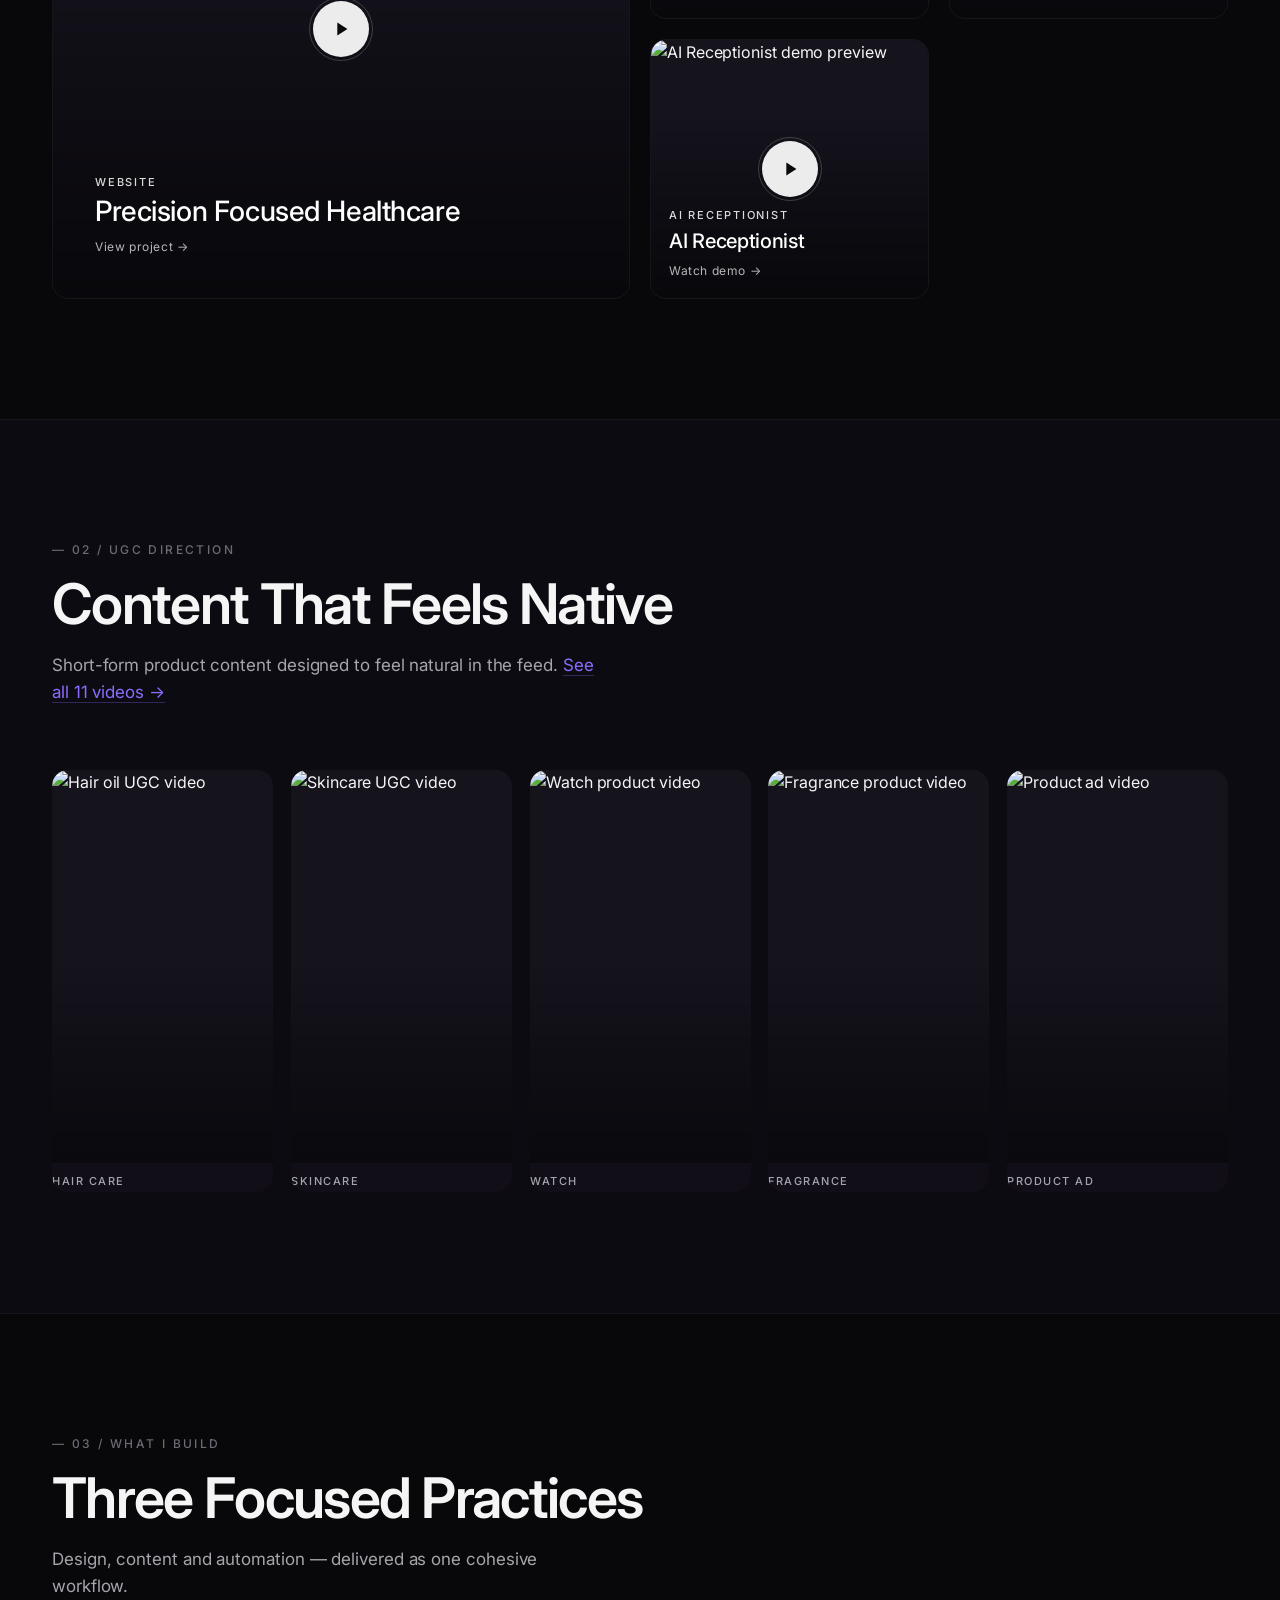
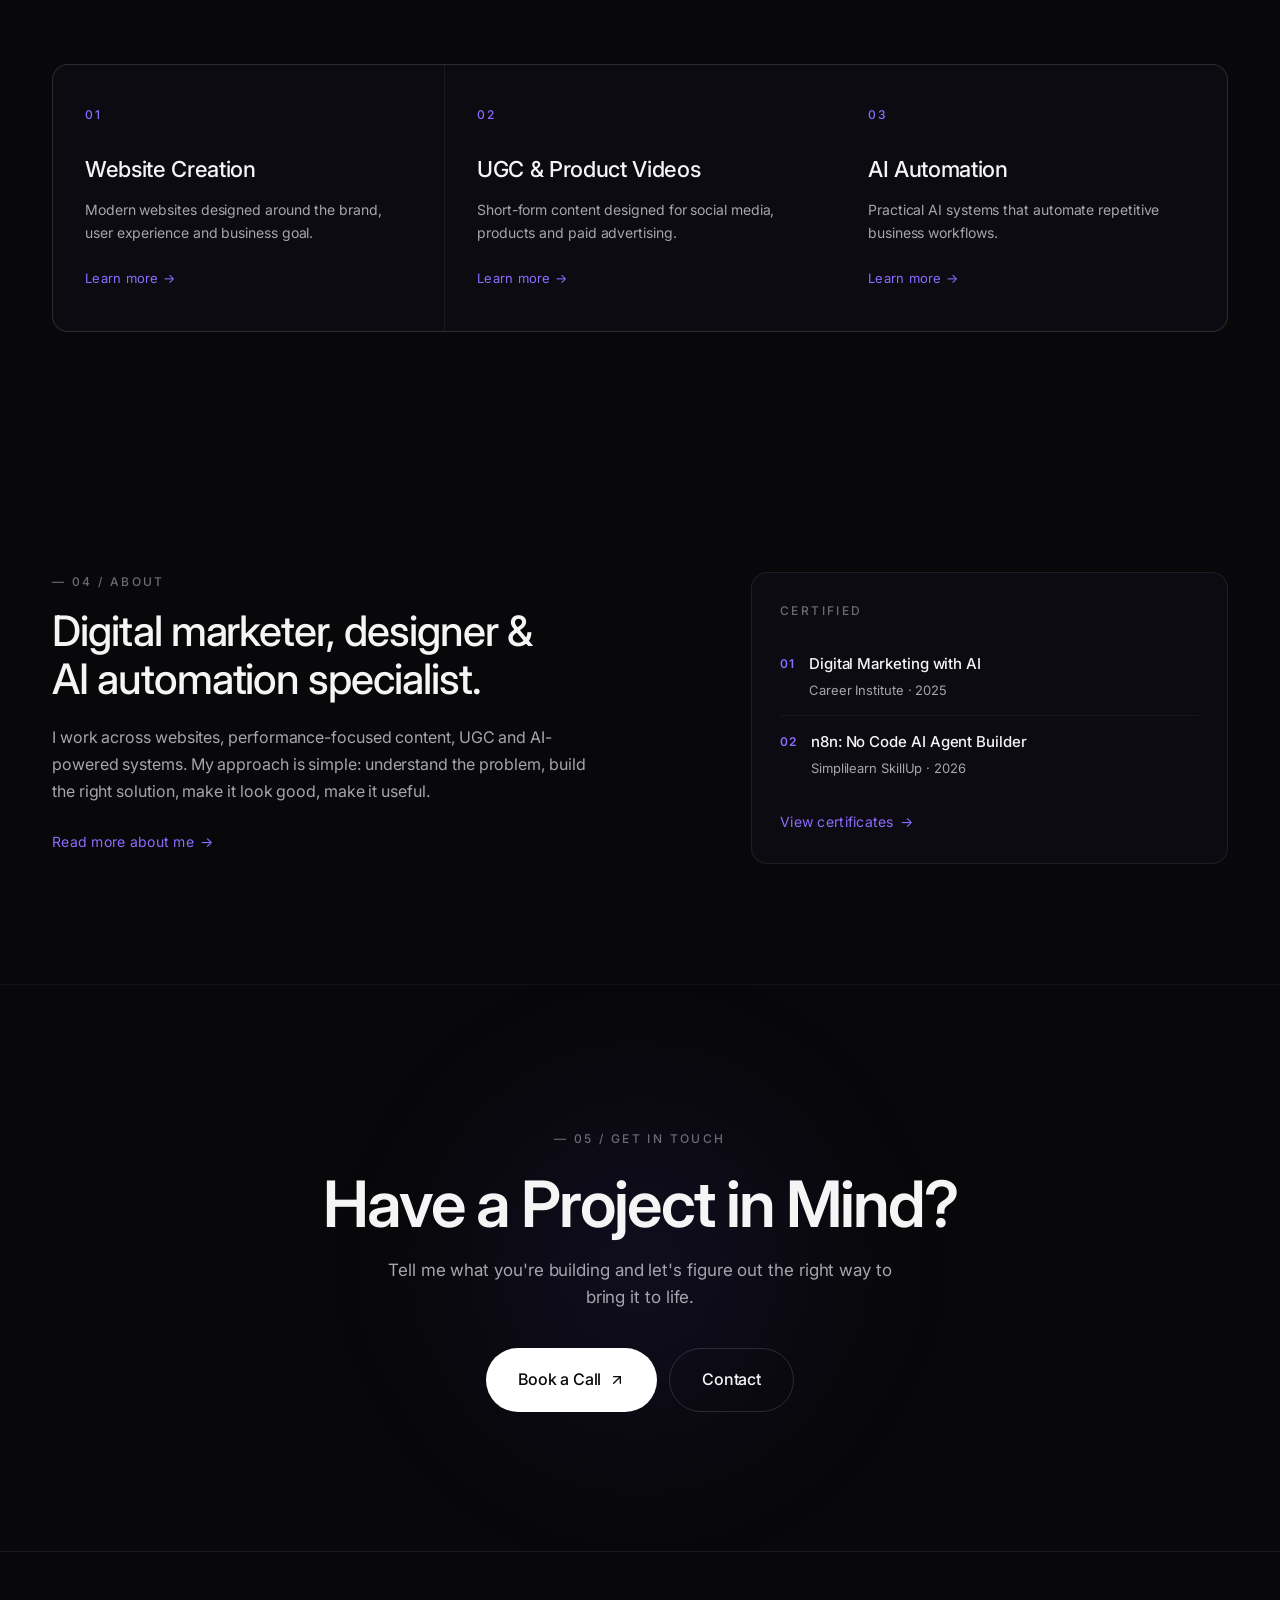
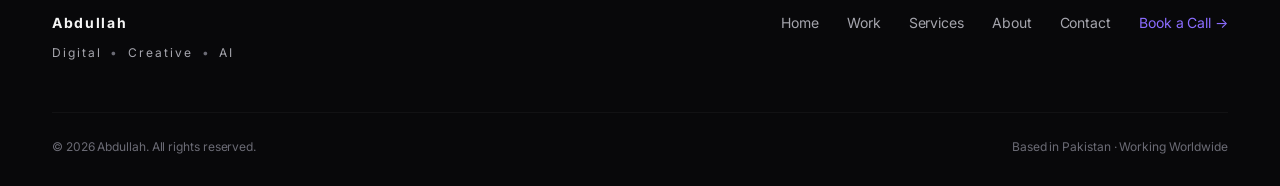
==== commit a9a48b81: "feat: HD thumbnails, swap Watch feature, add scroll progress rail" ====
--- a/index.html
+++ b/index.html
@@ -71,6 +71,40 @@
     </header>
 
     <main id="top">
+
+        <!-- SCROLL PROGRESS DIAGRAM (home only) -->
+        <aside class="scroll-progress" id="scrollProgress" aria-hidden="true">
+            <div class="sp-track">
+                <div class="sp-fill" id="spFill"></div>
+            </div>
+            <ol class="sp-markers">
+                <li class="sp-marker" data-section="featured" data-label="Selected Work">
+                    <span class="sp-dot"></span>
+                    <span class="sp-num">01</span>
+                    <span class="sp-label">Selected Work</span>
+                </li>
+                <li class="sp-marker" data-section="ugc" data-label="UGC">
+                    <span class="sp-dot"></span>
+                    <span class="sp-num">02</span>
+                    <span class="sp-label">UGC</span>
+                </li>
+                <li class="sp-marker" data-section="services" data-label="Services">
+                    <span class="sp-dot"></span>
+                    <span class="sp-num">03</span>
+                    <span class="sp-label">Services</span>
+                </li>
+                <li class="sp-marker" data-section="about" data-label="About">
+                    <span class="sp-dot"></span>
+                    <span class="sp-num">04</span>
+                    <span class="sp-label">About</span>
+                </li>
+                <li class="sp-marker" data-section="cta" data-label="Contact">
+                    <span class="sp-dot"></span>
+                    <span class="sp-num">05</span>
+                    <span class="sp-label">Contact</span>
+                </li>
+            </ol>
+        </aside>
 
         <!-- HERO -->
         <section class="hero">
@@ -151,7 +185,7 @@
         </section>
 
         <!-- FEATURED WORK -->
-        <section class="section section-featured">
+        <section class="section section-featured" id="featured">
             <div class="container">
                 <div class="section-head">
                     <div class="section-eyebrow reveal">— 01 / Featured Work</div>
@@ -162,7 +196,7 @@
                 <div class="featured-grid">
                     <article class="featured-card featured-large reveal" data-video-id="MEr43Q2GdkM" data-category="websites">
                         <div class="thumb">
-                            <img src="https://i.ytimg.com/vi/MEr43Q2GdkM/hqdefault.jpg" alt="Precision Focused Healthcare website preview" loading="lazy" />
+                            <img src="https://i.ytimg.com/vi/MEr43Q2GdkM/maxresdefault.jpg" alt="Precision Focused Healthcare website preview" loading="lazy" />
                             <button class="play-btn" aria-label="Play video">
                                 <svg width="22" height="22" viewBox="0 0 24 24" fill="currentColor" aria-hidden="true"><path d="M8 5v14l11-7z"/></svg>
                             </button>
@@ -177,7 +211,7 @@
 
                     <article class="featured-card reveal" data-video-id="wIqwLIjSB2E" data-category="websites">
                         <div class="thumb">
-                            <img src="https://i.ytimg.com/vi/wIqwLIjSB2E/hqdefault.jpg" alt="Mindful check-in app preview" loading="lazy" />
+                            <img src="https://i.ytimg.com/vi/wIqwLIjSB2E/maxresdefault.jpg" alt="Mindful check-in app preview" loading="lazy" />
                             <button class="play-btn" aria-label="Play video">
                                 <svg width="22" height="22" viewBox="0 0 24 24" fill="currentColor" aria-hidden="true"><path d="M8 5v14l11-7z"/></svg>
                             </button>
@@ -192,7 +226,7 @@
 
                     <article class="featured-card reveal" data-video-id="r1W2g3Y0JAk" data-category="ai">
                         <div class="thumb">
-                            <img src="https://i.ytimg.com/vi/r1W2g3Y0JAk/hqdefault.jpg" alt="AI Voice Agent demo preview" loading="lazy" />
+                            <img src="https://i.ytimg.com/vi/r1W2g3Y0JAk/maxresdefault.jpg" alt="AI Voice Agent demo preview" loading="lazy" />
                             <button class="play-btn" aria-label="Play video">
                                 <svg width="22" height="22" viewBox="0 0 24 24" fill="currentColor" aria-hidden="true"><path d="M8 5v14l11-7z"/></svg>
                             </button>
@@ -207,7 +241,7 @@
 
                     <article class="featured-card reveal" data-video-id="6DBikSIOahQ" data-category="ai">
                         <div class="thumb">
-                            <img src="https://i.ytimg.com/vi/6DBikSIOahQ/hqdefault.jpg" alt="AI Receptionist demo preview" loading="lazy" />
+                            <img src="https://i.ytimg.com/vi/6DBikSIOahQ/maxresdefault.jpg" alt="AI Receptionist demo preview" loading="lazy" />
                             <button class="play-btn" aria-label="Play video">
                                 <svg width="22" height="22" viewBox="0 0 24 24" fill="currentColor" aria-hidden="true"><path d="M8 5v14l11-7z"/></svg>
                             </button>
@@ -224,7 +258,7 @@
         </section>
 
         <!-- FEATURED UGC -->
-        <section class="section section-featured-ugc">
+        <section class="section section-featured-ugc" id="ugc">
             <div class="container">
                 <div class="section-head">
                     <div class="section-eyebrow reveal">— 02 / UGC Direction</div>
@@ -235,7 +269,7 @@
                 <div class="ugc-featured-row">
                     <article class="ugc-featured reveal" data-video-id="7E-zWxOlALw" data-category="ugc">
                         <div class="ugc-thumb">
-                            <img src="https://i.ytimg.com/vi/7E-zWxOlALw/hqdefault.jpg" alt="Hair oil UGC video" loading="lazy" />
+                            <img src="https://i.ytimg.com/vi/7E-zWxOlALw/maxresdefault.jpg" alt="Hair oil UGC video" loading="lazy" />
                             <button class="play-btn small" aria-label="Play video">
                                 <svg width="18" height="18" viewBox="0 0 24 24" fill="currentColor" aria-hidden="true"><path d="M8 5v14l11-7z"/></svg>
                             </button>
@@ -245,7 +279,7 @@
 
                     <article class="ugc-featured reveal" data-video-id="uk0Egv4TspY" data-category="ugc">
                         <div class="ugc-thumb">
-                            <img src="https://i.ytimg.com/vi/uk0Egv4TspY/hqdefault.jpg" alt="Skincare UGC video" loading="lazy" />
+                            <img src="https://i.ytimg.com/vi/uk0Egv4TspY/maxresdefault.jpg" alt="Skincare UGC video" loading="lazy" />
                             <button class="play-btn small" aria-label="Play video">
                                 <svg width="18" height="18" viewBox="0 0 24 24" fill="currentColor" aria-hidden="true"><path d="M8 5v14l11-7z"/></svg>
                             </button>
@@ -253,9 +287,9 @@
                         <span class="ugc-tag">Skincare</span>
                     </article>
 
-                    <article class="ugc-featured reveal" data-video-id="XOl3vkg-HM8" data-category="ugc">
+                    <article class="ugc-featured reveal" data-video-id="NwsMC_wqVPM" data-category="ugc">
                         <div class="ugc-thumb">
-                            <img src="https://i.ytimg.com/vi/XOl3vkg-HM8/hqdefault.jpg" alt="Watch product video" loading="lazy" />
+                            <img src="https://i.ytimg.com/vi/NwsMC_wqVPM/maxresdefault.jpg" alt="Watch product video" loading="lazy" />
                             <button class="play-btn small" aria-label="Play video">
                                 <svg width="18" height="18" viewBox="0 0 24 24" fill="currentColor" aria-hidden="true"><path d="M8 5v14l11-7z"/></svg>
                             </button>
@@ -265,7 +299,7 @@
 
                     <article class="ugc-featured reveal" data-video-id="UWed2OYzINY" data-category="ugc">
                         <div class="ugc-thumb">
-                            <img src="https://i.ytimg.com/vi/UWed2OYzINY/hqdefault.jpg" alt="Fragrance product video" loading="lazy" />
+                            <img src="https://i.ytimg.com/vi/UWed2OYzINY/maxresdefault.jpg" alt="Fragrance product video" loading="lazy" />
                             <button class="play-btn small" aria-label="Play video">
                                 <svg width="18" height="18" viewBox="0 0 24 24" fill="currentColor" aria-hidden="true"><path d="M8 5v14l11-7z"/></svg>
                             </button>
@@ -275,7 +309,7 @@
 
                     <article class="ugc-featured reveal" data-video-id="osmQ1uB2PzE" data-category="ugc">
                         <div class="ugc-thumb">
-                            <img src="https://i.ytimg.com/vi/osmQ1uB2PzE/hqdefault.jpg" alt="Product ad video" loading="lazy" />
+                            <img src="https://i.ytimg.com/vi/osmQ1uB2PzE/maxresdefault.jpg" alt="Product ad video" loading="lazy" />
                             <button class="play-btn small" aria-label="Play video">
                                 <svg width="18" height="18" viewBox="0 0 24 24" fill="currentColor" aria-hidden="true"><path d="M8 5v14l11-7z"/></svg>
                             </button>
@@ -287,7 +321,7 @@
         </section>
 
         <!-- SERVICES PREVIEW -->
-        <section class="section section-services-preview">
+        <section class="section section-services-preview" id="services">
             <div class="container">
                 <div class="section-head">
                     <div class="section-eyebrow reveal">— 03 / What I Build</div>
@@ -321,7 +355,7 @@
         </section>
 
         <!-- ABOUT SNIPPET -->
-        <section class="section section-about-snippet">
+        <section class="section section-about-snippet" id="about">
             <div class="container snippet-inner">
                 <div class="snippet-text reveal">
                     <div class="section-eyebrow">— 04 / About</div>
@@ -351,7 +385,7 @@
         </section>
 
         <!-- CTA -->
-        <section class="section section-cta">
+        <section class="section section-cta" id="cta">
             <div class="container cta-inner">
                 <div class="cta-eyebrow reveal">— 05 / Get in touch</div>
                 <h2 class="cta-title reveal">Have a Project in Mind?</h2>
--- a/styles.css
+++ b/styles.css
@@ -1897,6 +1897,118 @@
     width: 100%;
     height: 100%;
     border: 0;
+}
+
+/* ============ SCROLL PROGRESS DIAGRAM (home) ============ */
+.scroll-progress {
+    position: fixed;
+    top: 50%;
+    left: 32px;
+    transform: translateY(-50%);
+    z-index: 50;
+    display: flex;
+    align-items: center;
+    gap: 14px;
+    pointer-events: auto;
+    opacity: 0;
+    transition: opacity 500ms var(--ease);
+}
+
+.scroll-progress.is-visible { opacity: 1; }
+
+.sp-track {
+    position: relative;
+    width: 1px;
+    height: 220px;
+    background: rgba(255, 255, 255, 0.08);
+    border-radius: 1px;
+    overflow: hidden;
+}
+
+.sp-fill {
+    position: absolute;
+    inset: 0 0 auto 0;
+    height: 0%;
+    background: linear-gradient(180deg, var(--purple-accent), var(--purple-soft));
+    box-shadow: 0 0 12px rgba(139, 108, 255, 0.6);
+    transition: height 200ms var(--ease);
+}
+
+.sp-markers {
+    display: flex;
+    flex-direction: column;
+    justify-content: space-between;
+    height: 220px;
+    list-style: none;
+    padding: 0;
+    margin: 0;
+}
+
+.sp-marker {
+    position: relative;
+    display: flex;
+    align-items: center;
+    gap: 8px;
+    cursor: pointer;
+    transition: opacity 280ms var(--ease);
+}
+
+.sp-dot {
+    width: 8px;
+    height: 8px;
+    border-radius: 999px;
+    background: rgba(255, 255, 255, 0.15);
+    border: 1px solid rgba(255, 255, 255, 0.2);
+    transition: all 320ms var(--ease);
+    flex-shrink: 0;
+}
+
+.sp-marker.is-active .sp-dot {
+    background: var(--purple-soft);
+    border-color: var(--purple-soft);
+    box-shadow: 0 0 12px rgba(139, 108, 255, 0.6);
+    transform: scale(1.3);
+}
+
+.sp-num {
+    font-size: 10px;
+    letter-spacing: 0.18em;
+    color: var(--text-tertiary);
+    font-weight: 500;
+    transition: color 280ms var(--ease);
+}
+
+.sp-marker.is-active .sp-num { color: var(--text-primary); }
+
+.sp-marker:hover .sp-num { color: var(--text-secondary); }
+
+.sp-label {
+    position: absolute;
+    left: 22px;
+    top: 50%;
+    transform: translateY(-50%) translateX(-4px);
+    font-size: 11px;
+    letter-spacing: 0.04em;
+    color: var(--text-primary);
+    background: var(--bg-secondary);
+    border: 1px solid var(--border);
+    padding: 4px 10px;
+    border-radius: 999px;
+    white-space: nowrap;
+    opacity: 0;
+    pointer-events: none;
+    transition: opacity 280ms var(--ease), transform 280ms var(--ease);
+}
+
+.sp-marker:hover .sp-label,
+.sp-marker.is-active .sp-label {
+    opacity: 1;
+    transform: translateY(-50%) translateX(0);
+}
+
+/* Hide on smaller screens */
+@media (max-width: 880px) {
+    .scroll-progress { display: none; }
 }
 
 /* ============ PAGE HEADER (inner pages) ============ */
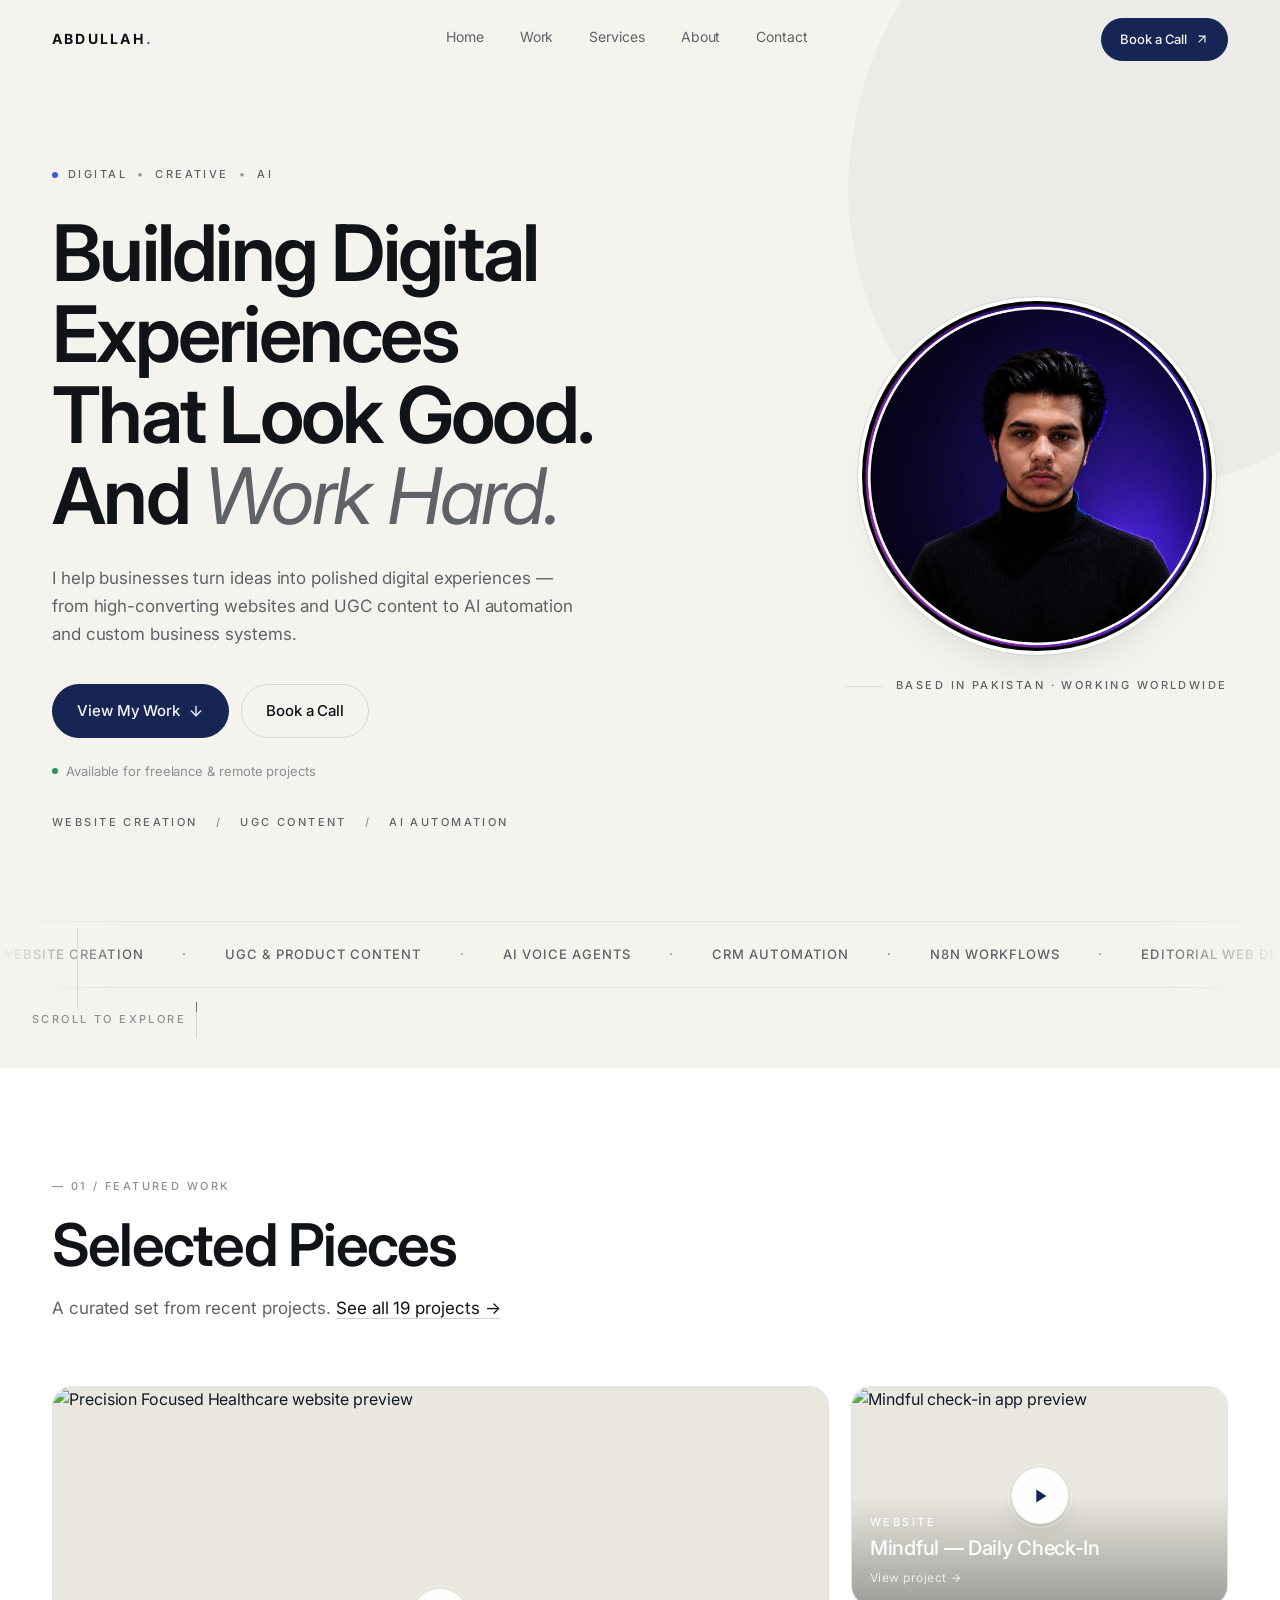
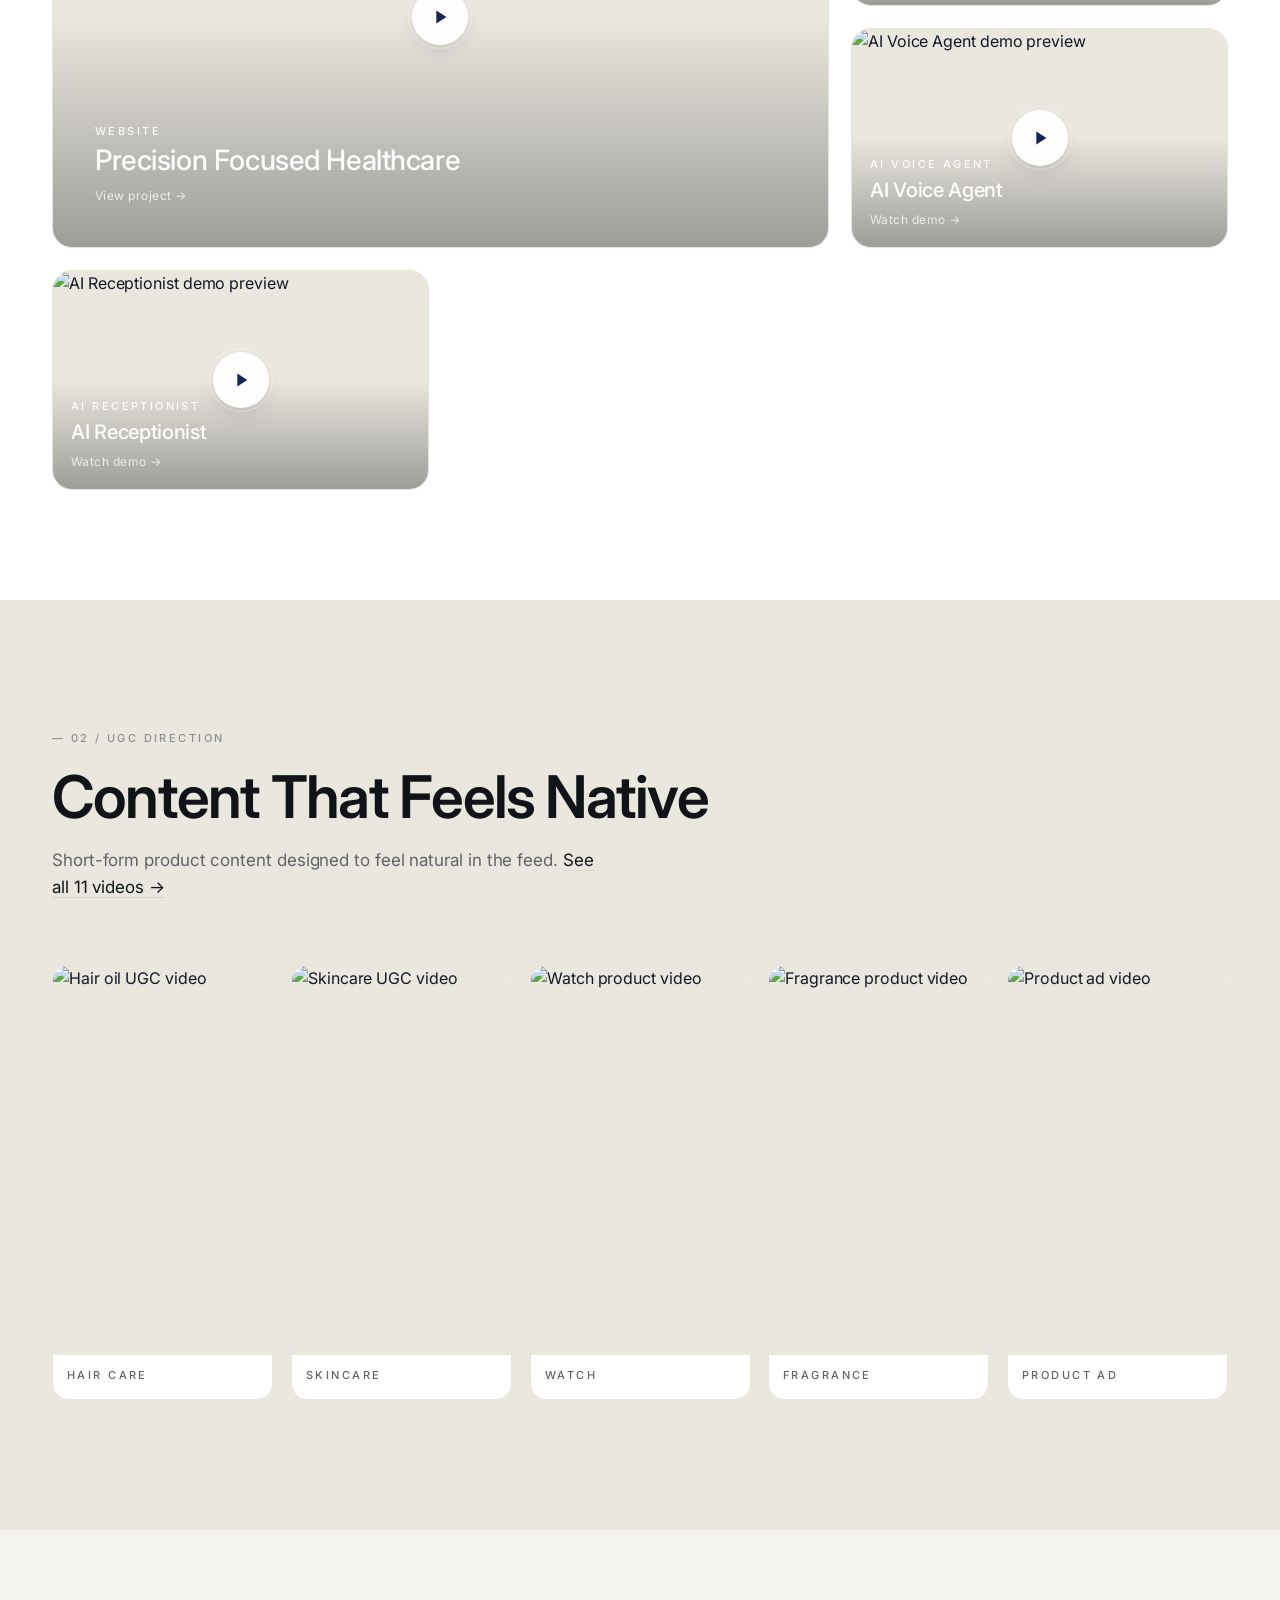
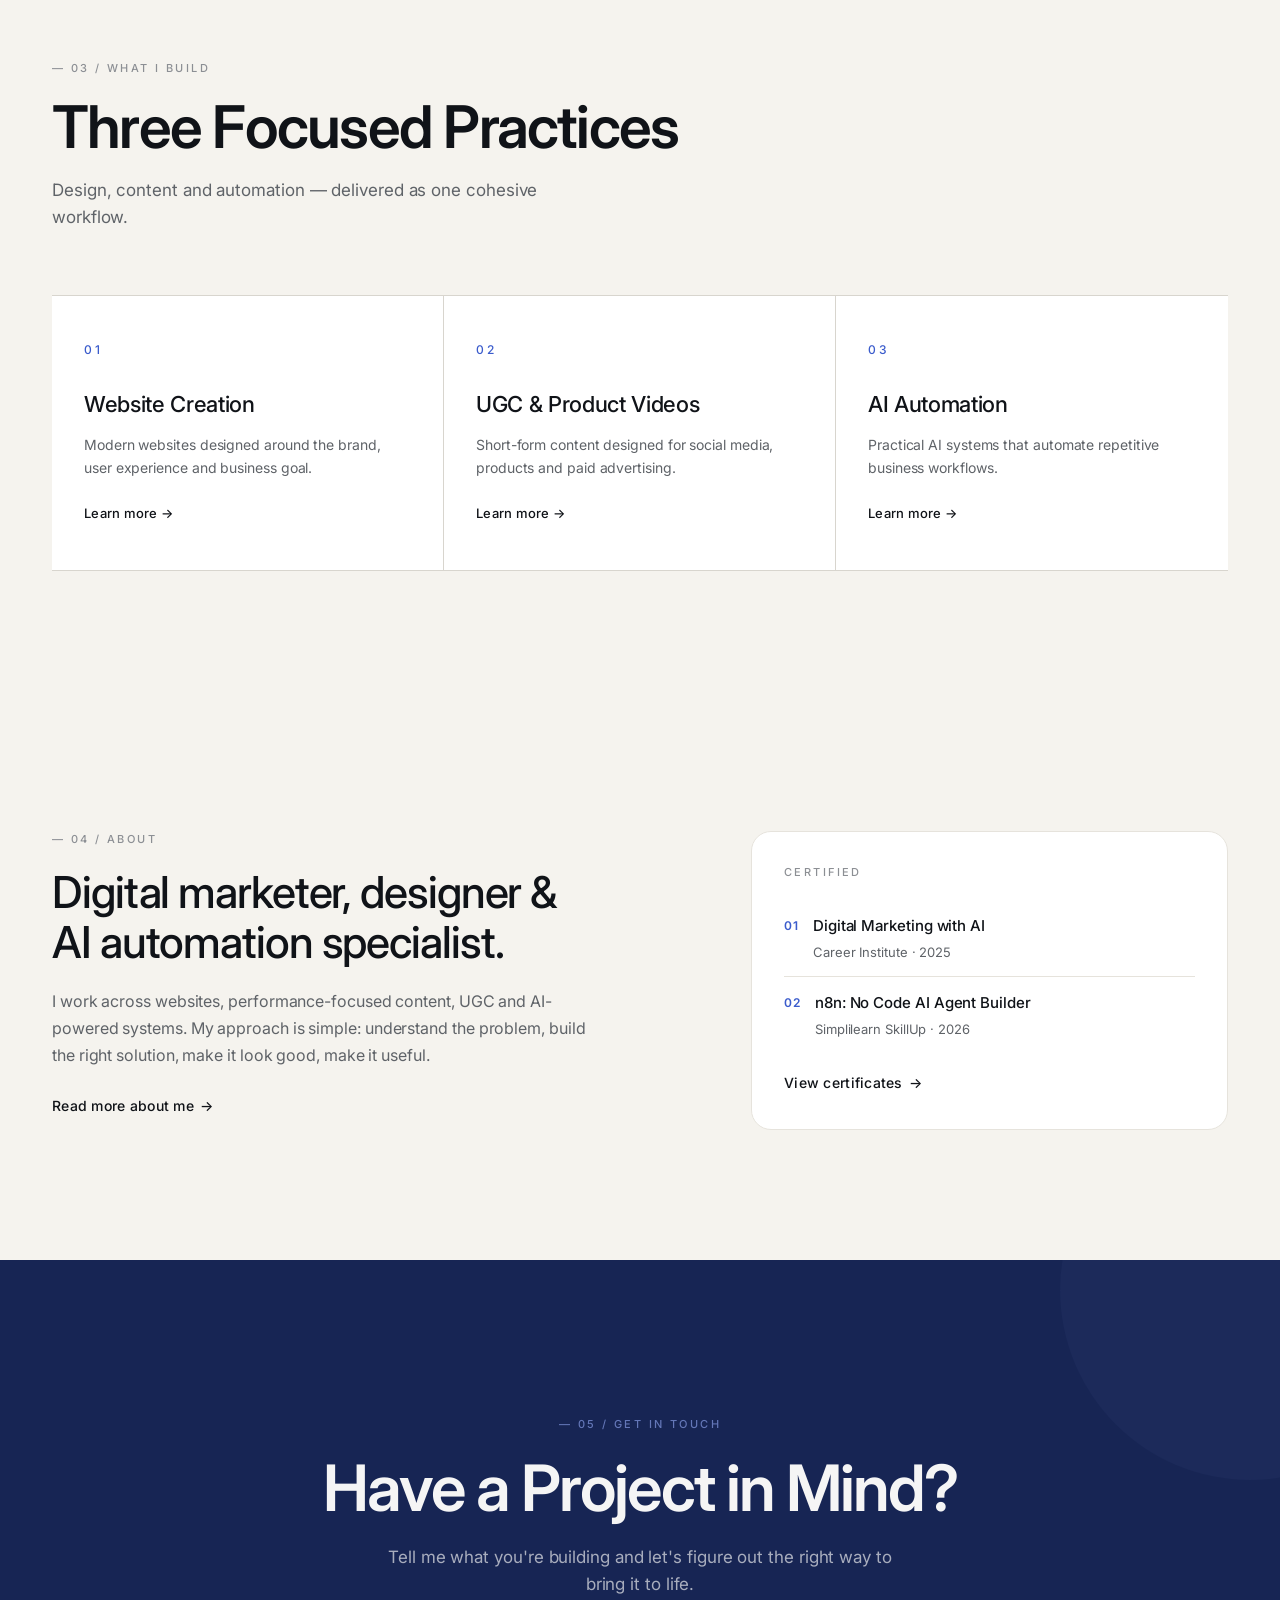
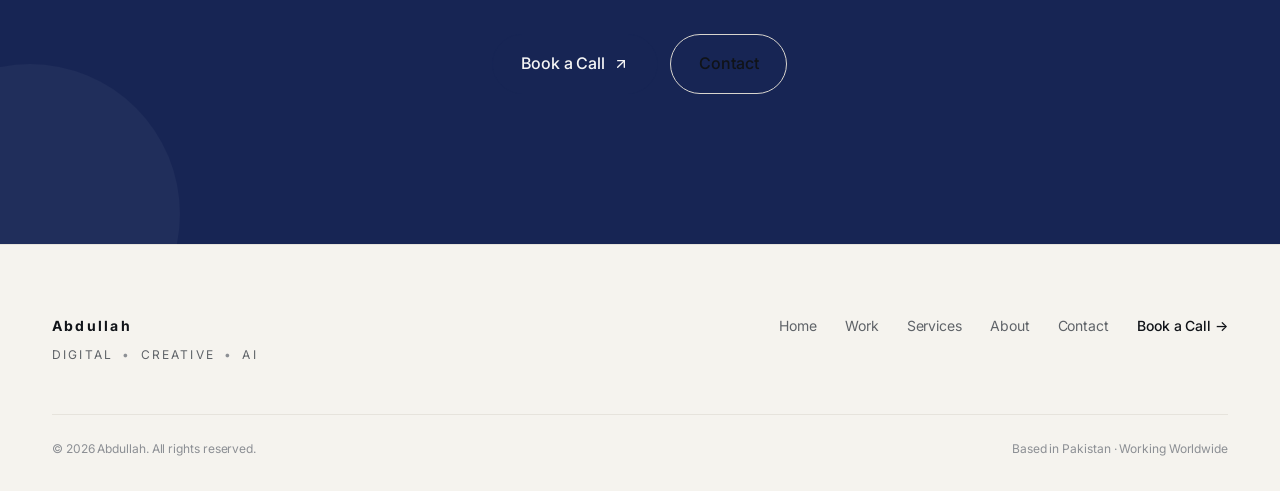
==== commit e14392fd: "Redesign: warm ivory + deep navy + muted blue editorial system" ====
--- a/index.html
+++ b/index.html
@@ -3,7 +3,7 @@
 <head>
     <meta charset="UTF-8" />
     <meta name="viewport" content="width=device-width, initial-scale=1.0" />
-    <meta name="theme-color" content="#08080A" />
+    <meta name="theme-color" content="#F5F3EE" />
     <title>Abdullah — Websites, UGC & AI Automation</title>
     <meta name="description" content="Abdullah builds modern websites, UGC content and practical AI automation systems for businesses." />
     <meta name="author" content="Abdullah" />
@@ -22,7 +22,7 @@
     <meta name="twitter:description" content="Abdullah builds modern websites, UGC content and practical AI automation systems for businesses." />
 
     <!-- Favicon -->
-    <link rel="icon" type="image/svg+xml" href="data:image/svg+xml,%3Csvg xmlns='http://www.w3.org/2000/svg' viewBox='0 0 100 100'%3E%3Crect width='100' height='100' rx='20' fill='%2308080A'/%3E%3Ctext x='50' y='66' font-family='Inter, sans-serif' font-size='52' font-weight='700' fill='%23F5F5F5' text-anchor='middle'%3EA%3C/text%3E%3C/svg%3E" />
+    <link rel="icon" type="image/svg+xml" href="data:image/svg+xml,%3Csvg xmlns='http://www.w3.org/2000/svg' viewBox='0 0 100 100'%3E%3Crect width='100' height='100' rx='20' fill='%23F5F3EE'/%3E%3Ctext x='50' y='66' font-family='Inter, sans-serif' font-size='52' font-weight='700' fill='%23172554' text-anchor='middle'%3EA%3C/text%3E%3C/svg%3E" />
 
     <!-- Fonts -->
     <link rel="preconnect" href="https://fonts.googleapis.com" />
--- a/styles.css
+++ b/styles.css
@@ -1,39 +1,45 @@
 /* =====================================================
    ABDULLAH — Portfolio
-   Design system: premium, editorial, dark, restrained.
+   Design system: editorial, warm ivory, deep navy accent,
+   muted blue only as a small accent. Designed, not generated.
    ===================================================== */
 
 :root {
-    /* Background */
-    --bg-primary: #08080A;
-    --bg-secondary: #0D0B12;
-    --bg-tertiary: #110E18;
-
-    /* Purple accents */
-    --purple-deep: #271B30;
-    --purple-accent: #6D4AFF;
-    --purple-soft: #8B6CFF;
+    /* Backgrounds — warm ivory dominant */
+    --bg: #F5F3EE;             /* primary ivory */
+    --bg-alt: #EAE7DF;         /* secondary / UGC section */
+    --bg-white: #FFFFFF;       /* pure white */
+    --bg-dark: #172554;        /* navy accent section */
+    --bg-dark-2: #0F1B3D;      /* deeper navy */
 
     /* Text */
-    --text-primary: #F5F5F5;
-    --text-secondary: #A5A5AD;
-    --text-tertiary: #6B6B75;
+    --ink: #101318;            /* strong headings */
+    --text: #111827;           /* primary body */
+    --text-2: #5F6368;         /* secondary */
+    --text-3: #8C8F94;          /* tertiary / labels */
+    --on-dark: #F5F5F5;
+    --on-dark-2: rgba(245, 245, 245, 0.66);
+
+    /* Accents */
+    --navy: #172554;
+    --blue: #3B5CCC;
+    --blue-soft: #6477B8;
 
     /* Borders */
-    --border: rgba(255, 255, 255, 0.08);
-    --border-soft: rgba(255, 255, 255, 0.04);
-    --border-strong: rgba(255, 255, 255, 0.14);
+    --border: #D8D5CE;
+    --border-2: #E6E3DC;
+    --border-dark: rgba(245, 245, 245, 0.12);
 
     /* Layout */
     --container: 1240px;
     --radius-sm: 10px;
     --radius-md: 16px;
-    --radius-lg: 24px;
+    --radius-lg: 20px;
 
     /* Motion */
     --ease: cubic-bezier(0.22, 1, 0.36, 1);
     --t-fast: 220ms;
-    --t-base: 420ms;
+    --t-base: 380ms;
     --t-slow: 700ms;
 }
 
@@ -52,14 +58,15 @@
 }
 
 body {
-    background: var(--bg-primary);
-    color: var(--text-primary);
-    font-family: 'Inter', -apple-system, BlinkMacSystemFont, sans-serif;
+    background: var(--bg);
+    color: var(--text);
+    font-family: 'Inter', -apple-system, BlinkMacSystemFont, 'Segoe UI', sans-serif;
     font-weight: 400;
     font-size: 16px;
     line-height: 1.6;
     overflow-x: hidden;
     letter-spacing: -0.005em;
+    -webkit-font-smoothing: antialiased;
 }
 
 img, picture, video {
@@ -79,13 +86,28 @@
 
 ul, ol { list-style: none; }
 
-::selection { background: var(--purple-accent); color: #fff; }
+::selection { background: var(--navy); color: var(--on-dark); }
 
 /* Scrollbar */
 ::-webkit-scrollbar { width: 10px; height: 10px; }
-::-webkit-scrollbar-track { background: var(--bg-primary); }
-::-webkit-scrollbar-thumb { background: rgba(255,255,255,0.08); border-radius: 10px; }
-::-webkit-scrollbar-thumb:hover { background: rgba(255,255,255,0.16); }
+::-webkit-scrollbar-track { background: var(--bg); }
+::-webkit-scrollbar-thumb { background: var(--border); border-radius: 10px; }
+::-webkit-scrollbar-thumb:hover { background: #B9B5AC; }
+
+/* ============ SUBTLE CURSOR GLOW (ivory + navy) ============ */
+.cursor-glow {
+    position: fixed;
+    inset: 0;
+    pointer-events: none;
+    z-index: 1;
+    background: radial-gradient(480px circle at var(--mx, 50%) var(--my, 50%), rgba(23, 37, 84, 0.04), transparent 50%);
+    transition: opacity 400ms var(--ease);
+    opacity: 0;
+}
+
+@media (hover: hover) and (pointer: fine) {
+    .cursor-glow.active { opacity: 1; }
+}
 
 /* ============ CONTAINER ============ */
 .container {
@@ -99,22 +121,6 @@
     .container { padding: 0 22px; }
 }
 
-/* ============ CURSOR GLOW ============ */
-.cursor-glow {
-    position: fixed;
-    inset: 0;
-    pointer-events: none;
-    z-index: 1;
-    background: radial-gradient(600px circle at var(--mx, 50%) var(--my, 50%), rgba(109, 74, 255, 0.06), transparent 50%);
-    transition: opacity 400ms var(--ease);
-    opacity: 0;
-    mix-blend-mode: screen;
-}
-
-@media (hover: hover) and (pointer: fine) {
-    .cursor-glow.active { opacity: 1; }
-}
-
 /* ============ BUTTONS ============ */
 .btn {
     display: inline-flex;
@@ -125,25 +131,26 @@
     border-radius: 999px;
     font-size: 14px;
     font-weight: 500;
-    letter-spacing: -0.01em;
-    transition: transform 280ms var(--ease), background 280ms var(--ease), color 280ms var(--ease), border-color 280ms var(--ease), box-shadow 280ms var(--ease);
+    letter-spacing: -0.005em;
+    transition: background var(--t-fast) var(--ease), color var(--t-fast) var(--ease), border-color var(--t-fast) var(--ease), transform var(--t-fast) var(--ease), box-shadow var(--t-fast) var(--ease);
     white-space: nowrap;
     user-select: none;
     cursor: pointer;
     will-change: transform;
 }
 
+/* Primary: deep navy, white text */
 .btn-primary {
-    background: #fff;
-    color: #0A0A0C;
-    box-shadow: 0 1px 0 rgba(255,255,255,0.04) inset;
+    background: var(--navy);
+    color: var(--on-dark);
+    border: 1px solid var(--navy);
 }
 
 .btn-primary:hover {
+    background: var(--ink);
+    border-color: var(--ink);
     transform: translateY(-2px);
-    background: var(--purple-soft);
-    color: #fff;
-    box-shadow: 0 10px 30px -10px rgba(109, 74, 255, 0.45);
+    box-shadow: 0 14px 30px -16px rgba(23, 37, 84, 0.45);
 }
 
 .btn-primary:active {
@@ -152,23 +159,26 @@
 }
 
 .btn-primary svg {
-    transition: transform 280ms var(--ease);
+    transition: transform var(--t-fast) var(--ease);
 }
 
 .btn-primary:hover svg {
     transform: translate(3px, -3px);
 }
 
+/* Secondary: ivory / ghost */
 .btn-ghost {
     background: transparent;
-    color: var(--text-primary);
-    border: 1px solid var(--border-strong);
+    color: var(--ink);
+    border: 1px solid var(--border);
 }
 
 .btn-ghost:hover {
-    background: rgba(255,255,255,0.05);
-    border-color: rgba(255,255,255,0.28);
+    background: var(--bg-white);
+    border-color: var(--ink);
+    color: var(--ink);
     transform: translateY(-2px);
+    box-shadow: 0 10px 24px -16px rgba(16, 19, 24, 0.18);
 }
 
 .btn-ghost:active {
@@ -176,8 +186,45 @@
     transition-duration: 110ms;
 }
 
-.btn-lg { padding: 15px 26px; font-size: 15px; }
-.btn-xl { padding: 18px 32px; font-size: 16px; }
+.btn-lg { padding: 14px 24px; font-size: 15px; }
+.btn-xl { padding: 16px 28px; font-size: 16px; }
+
+/* Light variant for navy-bg sections */
+.btn-light {
+    background: var(--bg-white);
+    color: var(--navy);
+    border: 1px solid var(--bg-white);
+}
+
+.btn-light:hover {
+    background: var(--bg);
+    border-color: var(--bg);
+    color: var(--navy);
+    transform: translateY(-2px);
+    box-shadow: 0 14px 30px -16px rgba(0, 0, 0, 0.45);
+}
+
+.btn-light:active {
+    transform: translateY(0) scale(0.985);
+    transition-duration: 110ms;
+}
+
+.btn-outline-light {
+    background: transparent;
+    color: var(--on-dark);
+    border: 1px solid rgba(245, 245, 245, 0.28);
+}
+
+.btn-outline-light:hover {
+    background: rgba(245, 245, 245, 0.08);
+    border-color: rgba(245, 245, 245, 0.6);
+    transform: translateY(-2px);
+}
+
+.btn-outline-light:active {
+    transform: translateY(0) scale(0.985);
+    transition-duration: 110ms;
+}
 
 /* ============ NAV ============ */
 .nav {
@@ -186,20 +233,17 @@
     z-index: 100;
     padding: 18px 0;
     background: transparent;
-    transition: background 500ms var(--ease), backdrop-filter 500ms var(--ease), -webkit-backdrop-filter 500ms var(--ease), border-color 500ms var(--ease), padding 500ms var(--ease);
+    transition: background var(--t-base) var(--ease), backdrop-filter var(--t-base) var(--ease), -webkit-backdrop-filter var(--t-base) var(--ease), border-color var(--t-base) var(--ease), padding var(--t-base) var(--ease);
     border-bottom: 1px solid transparent;
 }
 
 .nav.is-scrolled {
-    background: rgba(8, 8, 10, 0.72);
+    background: rgba(245, 243, 238, 0.78);
     backdrop-filter: saturate(160%) blur(14px);
     -webkit-backdrop-filter: saturate(160%) blur(14px);
-    border-bottom-color: var(--border);
+    border-bottom-color: var(--border-2);
     padding: 12px 0;
 }
-
-.nav.is-scrolled .brand { letter-spacing: 0.14em; }
-.nav.is-scrolled .nav-cta { padding: 9px 16px; }
 
 .nav-inner {
     display: flex;
@@ -211,12 +255,12 @@
 .brand {
     font-weight: 700;
     font-size: 14px;
-    letter-spacing: 0.12em;
-    color: var(--text-primary);
+    letter-spacing: 0.16em;
+    color: var(--ink);
 }
 
 .brand-dot {
-    color: var(--purple-accent);
+    color: var(--blue);
     margin-left: 1px;
 }
 
@@ -230,7 +274,7 @@
     position: relative;
     font-size: 14px;
     font-weight: 400;
-    color: var(--text-secondary);
+    color: var(--text-2);
     transition: color var(--t-fast) var(--ease);
     padding-bottom: 4px;
 }
@@ -242,13 +286,13 @@
     bottom: 0;
     height: 1px;
     width: 0;
-    background: var(--purple-accent);
-    transition: width 380ms var(--ease);
-}
-
-.nav-link:hover { color: var(--text-primary); }
+    background: var(--ink);
+    transition: width var(--t-base) var(--ease);
+}
+
+.nav-link:hover { color: var(--ink); }
 .nav-link:hover::after { width: 100%; }
-.nav-link.active { color: var(--text-primary); }
+.nav-link.active { color: var(--ink); }
 .nav-link.active::after { width: 100%; }
 
 .nav-cta {
@@ -266,7 +310,7 @@
     transition: background var(--t-fast) var(--ease);
 }
 
-.nav-toggle:hover { background: rgba(255,255,255,0.04); }
+.nav-toggle:hover { background: var(--bg-white); }
 
 .nav-toggle span {
     position: absolute;
@@ -274,7 +318,7 @@
     transform: translateX(-50%);
     width: 18px;
     height: 1.5px;
-    background: var(--text-primary);
+    background: var(--ink);
     transition: transform var(--t-base) var(--ease), top var(--t-base) var(--ease);
 }
 
@@ -287,7 +331,7 @@
 .mobile-menu {
     position: fixed;
     inset: 0;
-    background: var(--bg-primary);
+    background: var(--bg);
     z-index: 95;
     opacity: 0;
     pointer-events: none;
@@ -313,7 +357,7 @@
     font-size: 38px;
     font-weight: 500;
     letter-spacing: -0.02em;
-    color: var(--text-primary);
+    color: var(--ink);
     padding: 6px 0;
     opacity: 0;
     transform: translateY(20px);
@@ -329,14 +373,15 @@
 .mobile-menu.is-open .mobile-link:nth-child(2) { transition-delay: 140ms; }
 .mobile-menu.is-open .mobile-link:nth-child(3) { transition-delay: 200ms; }
 .mobile-menu.is-open .mobile-link:nth-child(4) { transition-delay: 260ms; }
-
-.mobile-link:hover { color: var(--purple-soft); }
+.mobile-menu.is-open .mobile-link:nth-child(5) { transition-delay: 320ms; }
+
+.mobile-link:hover { color: var(--blue); }
 
 .mobile-cta {
     margin-top: 28px;
     opacity: 0;
     transition: opacity var(--t-base) var(--ease);
-    transition-delay: 320ms;
+    transition-delay: 380ms;
 }
 
 .mobile-menu.is-open .mobile-cta { opacity: 1; }
@@ -349,21 +394,36 @@
 /* ============ HERO ============ */
 .hero {
     position: relative;
-    padding: 160px 0 60px;
+    padding: 160px 0 80px;
     overflow: hidden;
 }
 
+/* Faint oversized navy shape — editorial accent, not glowing */
 .hero::before {
     content: "";
     position: absolute;
-    top: -20%;
-    right: -10%;
-    width: 600px;
-    height: 600px;
-    background: radial-gradient(circle, rgba(109, 74, 255, 0.10), transparent 70%);
+    top: -160px;
+    right: -200px;
+    width: 640px;
+    height: 640px;
+    background: var(--navy);
+    opacity: 0.04;
+    border-radius: 50%;
     pointer-events: none;
     z-index: 0;
-    filter: blur(40px);
+    transform: rotate(-15deg) skewY(-6deg);
+}
+
+/* A second very faint line element for editorial feel */
+.hero::after {
+    content: "";
+    position: absolute;
+    bottom: 60px;
+    left: 6%;
+    width: 1px;
+    height: 80px;
+    background: var(--border);
+    pointer-events: none;
 }
 
 .hero-inner {
@@ -381,50 +441,46 @@
     display: inline-flex;
     align-items: center;
     gap: 10px;
-    font-size: 12px;
-    letter-spacing: 0.18em;
-    color: var(--text-secondary);
+    font-size: 11px;
+    letter-spacing: 0.22em;
+    color: var(--text-2);
     margin-bottom: 28px;
     font-weight: 500;
+    text-transform: uppercase;
 }
 
 .eyebrow-dot {
     width: 6px;
     height: 6px;
     border-radius: 999px;
-    background: var(--purple-accent);
-    box-shadow: 0 0 12px var(--purple-accent);
-}
-
-.eyebrow-sep { color: var(--text-tertiary); }
+    background: var(--blue);
+}
+
+.eyebrow-sep { color: var(--text-3); }
 
 .hero-title {
-    font-size: clamp(40px, 6vw, 76px);
+    font-size: clamp(40px, 6.2vw, 78px);
     line-height: 1.04;
     letter-spacing: -0.035em;
     font-weight: 600;
-    color: var(--text-primary);
+    color: var(--ink);
     margin-bottom: 28px;
 }
 
-.hl {
-    background: linear-gradient(120deg, #fff 0%, var(--purple-soft) 60%, var(--purple-accent) 100%);
-    -webkit-background-clip: text;
-    -webkit-text-fill-color: transparent;
-    background-clip: text;
-    color: transparent;
-}
-
-.hl-soft {
+.hero-title .hl {
+    color: var(--ink);
+}
+
+.hero-title .hl-soft {
     font-style: italic;
     font-weight: 400;
-    color: var(--text-secondary);
+    color: var(--text-2);
 }
 
 .hero-sub {
     font-size: 17px;
     line-height: 1.65;
-    color: var(--text-secondary);
+    color: var(--text-2);
     max-width: 540px;
     margin-bottom: 36px;
     letter-spacing: -0.005em;
@@ -439,7 +495,7 @@
 
 .hero-trust {
     font-size: 13px;
-    color: var(--text-tertiary);
+    color: var(--text-3);
     margin-bottom: 32px;
     display: inline-flex;
     align-items: center;
@@ -450,31 +506,30 @@
     content: "";
     width: 6px;
     height: 6px;
-    background: #2ecc71;
+    background: #2F8F5A;
     border-radius: 999px;
-    box-shadow: 0 0 8px rgba(46, 204, 113, 0.5);
 }
 
 .hero-services {
     display: flex;
     align-items: center;
     gap: 18px;
-    font-size: 12px;
-    letter-spacing: 0.18em;
-    color: var(--text-secondary);
+    font-size: 11px;
+    letter-spacing: 0.22em;
+    color: var(--text-2);
     text-transform: uppercase;
     font-weight: 500;
 }
 
-.hs-sep { color: var(--text-tertiary); }
-
-/* Portrait */
+.hs-sep { color: var(--text-3); }
+
+/* Portrait — clean editorial */
 .hero-portrait {
     position: relative;
     display: flex;
     flex-direction: column;
     align-items: center;
-    gap: 18px;
+    gap: 22px;
     justify-self: end;
 }
 
@@ -484,7 +539,13 @@
     height: clamp(280px, 28vw, 420px);
     border-radius: 50%;
     isolation: isolate;
-    transition: transform 700ms var(--ease);
+    transition: transform var(--t-slow) var(--ease);
+}
+
+/* Hide purple ring + glow, keep portrait clean */
+.portrait-ring,
+.portrait-glow {
+    display: none !important;
 }
 
 .portrait-img {
@@ -494,55 +555,13 @@
     object-fit: cover;
     position: relative;
     z-index: 2;
-    border: 2px solid rgba(255,255,255,0.1);
+    border: 4px solid var(--bg-white);
+    outline: 1px solid var(--border);
+    box-shadow: 0 24px 48px -28px rgba(16, 19, 24, 0.18);
     transition: transform 900ms var(--ease);
     will-change: transform;
 }
 
-.portrait-ring {
-    position: absolute;
-    inset: -10px;
-    border-radius: 50%;
-    border: 1px solid rgba(139, 108, 255, 0.4);
-    z-index: 1;
-    animation: ring-rotate 22s linear infinite;
-    will-change: transform;
-}
-
-.portrait-ring::before,
-.portrait-ring::after {
-    content: "";
-    position: absolute;
-    width: 8px;
-    height: 8px;
-    background: var(--purple-soft);
-    border-radius: 999px;
-    box-shadow: 0 0 14px var(--purple-accent);
-}
-
-.portrait-ring::before { top: 8%; left: 50%; transform: translateX(-50%); }
-.portrait-ring::after { bottom: 8%; right: 8%; }
-
-@keyframes ring-rotate {
-    to { transform: rotate(360deg); }
-}
-
-.portrait-glow {
-    position: absolute;
-    inset: -40px;
-    border-radius: 50%;
-    background: radial-gradient(circle at center, rgba(109,74,255,0.18), transparent 60%);
-    z-index: 0;
-    filter: blur(20px);
-    animation: glow-breathe 8s ease-in-out infinite;
-    will-change: opacity, transform;
-}
-
-@keyframes glow-breathe {
-    0%, 100% { opacity: 0.85; transform: scale(1); }
-    50%      { opacity: 1; transform: scale(1.03); }
-}
-
 .portrait-wrap:hover .portrait-img { transform: scale(1.012); }
 .portrait-wrap:hover { transform: translateY(-2px); }
 
@@ -550,24 +569,25 @@
     display: flex;
     align-items: center;
     gap: 14px;
-    font-size: 12px;
-    letter-spacing: 0.12em;
-    color: var(--text-secondary);
+    font-size: 11px;
+    letter-spacing: 0.22em;
+    color: var(--text-2);
     text-transform: uppercase;
+    font-weight: 500;
 }
 
 .meta-line {
     width: 36px;
     height: 1px;
-    background: var(--border-strong);
-}
-
-/* Hero marquee */
+    background: var(--border);
+}
+
+/* Hero marquee — kept editorial */
 .hero-marquee {
-    margin-top: 80px;
+    margin-top: 90px;
     overflow: hidden;
-    border-top: 1px solid var(--border-soft);
-    border-bottom: 1px solid var(--border-soft);
+    border-top: 1px solid var(--border-2);
+    border-bottom: 1px solid var(--border-2);
     padding: 22px 0;
     mask-image: linear-gradient(90deg, transparent, #000 10%, #000 90%, transparent);
     -webkit-mask-image: linear-gradient(90deg, transparent, #000 10%, #000 90%, transparent);
@@ -584,10 +604,10 @@
     font-size: 11px;
     letter-spacing: 0.22em;
     text-transform: uppercase;
-    color: var(--text-tertiary);
+    color: var(--text-3);
     font-weight: 500;
     z-index: 2;
-    transition: opacity 500ms var(--ease), transform 500ms var(--ease);
+    transition: opacity var(--t-base) var(--ease), transform var(--t-base) var(--ease);
 }
 
 .scroll-indicator.is-hidden {
@@ -599,7 +619,7 @@
 .scroll-indicator-line {
     width: 1px;
     height: 36px;
-    background: linear-gradient(180deg, transparent, var(--border-strong) 30%, var(--border-strong));
+    background: var(--border);
     position: relative;
     overflow: hidden;
 }
@@ -610,10 +630,9 @@
     top: 0;
     left: 50%;
     transform: translateX(-50%);
-    width: 2px;
+    width: 1px;
     height: 10px;
-    background: var(--purple-soft);
-    border-radius: 2px;
+    background: var(--ink);
     animation: scroll-dot 2.6s ease-in-out infinite;
 }
 
@@ -633,57 +652,60 @@
     gap: 38px;
     white-space: nowrap;
     animation: marquee 38s linear infinite;
-    font-size: 14px;
-    letter-spacing: 0.06em;
-    color: var(--text-secondary);
+    font-size: 13px;
+    letter-spacing: 0.08em;
+    color: var(--text-2);
     text-transform: uppercase;
     font-weight: 500;
 }
 
-.marquee-track span:nth-child(even) { color: var(--text-tertiary); }
+.marquee-track span:nth-child(even) { color: var(--text-3); }
 
 @keyframes marquee {
     to { transform: translateX(-50%); }
 }
 
-/* ============ SECTIONS ============ */
+/* ============ SECTIONS — generic ============ */
 .section {
-    padding: 120px 0;
+    padding: 130px 0;
     position: relative;
 }
 
+.section-tight { padding: 80px 0; }
+
 .section-head {
-    max-width: 720px;
+    max-width: 760px;
     margin-bottom: 64px;
 }
 
 .section-eyebrow {
-    font-size: 12px;
-    letter-spacing: 0.2em;
-    color: var(--text-tertiary);
-    margin-bottom: 16px;
+    font-size: 11px;
+    letter-spacing: 0.22em;
+    color: var(--text-3);
+    margin-bottom: 18px;
     text-transform: uppercase;
     font-weight: 500;
 }
 
 .section-title {
-    font-size: clamp(34px, 4.4vw, 56px);
-    line-height: 1.05;
+    font-size: clamp(36px, 4.6vw, 60px);
+    line-height: 1.04;
     letter-spacing: -0.03em;
     font-weight: 600;
-    margin-bottom: 18px;
-    color: var(--text-primary);
+    margin-bottom: 20px;
+    color: var(--ink);
 }
 
 .section-sub {
     font-size: 17px;
     line-height: 1.6;
-    color: var(--text-secondary);
+    color: var(--text-2);
     max-width: 560px;
 }
 
 /* ============ WORK ============ */
-.section-work { padding-top: 80px; }
+.section-work { background: var(--bg-white); padding: 110px 0; }
+.section-featured { background: var(--bg-white); padding: 110px 0; }
 
 .work-filters {
     display: flex;
@@ -693,24 +715,25 @@
 }
 
 .filter-btn {
-    padding: 10px 18px;
+    padding: 9px 18px;
     border-radius: 999px;
     border: 1px solid var(--border);
-    color: var(--text-secondary);
+    color: var(--text-2);
+    background: transparent;
     font-size: 13px;
     font-weight: 500;
-    transition: all var(--t-fast) var(--ease);
+    transition: background var(--t-fast) var(--ease), color var(--t-fast) var(--ease), border-color var(--t-fast) var(--ease);
 }
 
 .filter-btn:hover {
-    color: var(--text-primary);
-    border-color: var(--border-strong);
+    color: var(--ink);
+    border-color: var(--ink);
 }
 
 .filter-btn.active {
-    background: var(--text-primary);
-    color: #0A0A0C;
-    border-color: var(--text-primary);
+    background: var(--ink);
+    color: var(--bg-white);
+    border-color: var(--ink);
 }
 
 .work-group {
@@ -722,7 +745,7 @@
 
 .work-group.is-visible {
     display: block;
-    animation: filter-fade-in 420ms var(--ease) forwards;
+    animation: filter-fade-in var(--t-base) var(--ease) forwards;
 }
 
 @keyframes filter-fade-in {
@@ -731,9 +754,9 @@
 }
 
 .group-label {
-    font-size: 13px;
-    letter-spacing: 0.18em;
-    color: var(--purple-soft);
+    font-size: 12px;
+    letter-spacing: 0.22em;
+    color: var(--blue);
     text-transform: uppercase;
     margin-bottom: 12px;
     font-weight: 500;
@@ -746,18 +769,18 @@
     content: "";
     width: 24px;
     height: 1px;
-    background: var(--purple-accent);
+    background: var(--blue);
 }
 
 .group-sub {
     font-size: 16px;
-    color: var(--text-secondary);
+    color: var(--text-2);
     max-width: 540px;
     margin-bottom: 36px;
     line-height: 1.6;
 }
 
-/* Editorial grid (websites) */
+/* Editorial grid (websites) — asymmetric */
 .editorial-grid {
     display: grid;
     grid-template-columns: repeat(6, 1fr);
@@ -770,13 +793,14 @@
     grid-row: span 2;
 }
 
-.work-feature .work-title { font-size: 28px; }
+.work-feature .work-title { font-size: 26px; }
 
 .work-card:not(.work-feature) {
     grid-column: span 2;
     grid-row: span 1;
 }
 
+/* AI grid — 2x2 */
 .ai-grid .work-card {
     grid-column: span 3;
 }
@@ -784,18 +808,18 @@
 .work-card {
     position: relative;
     cursor: pointer;
-    border-radius: var(--radius-md);
+    border-radius: var(--radius-lg);
     overflow: hidden;
-    background: var(--bg-secondary);
-    border: 1px solid var(--border-soft);
-    transition: transform 420ms var(--ease), border-color 420ms var(--ease), box-shadow 420ms var(--ease);
+    background: var(--bg-alt);
+    border: 1px solid var(--border-2);
+    transition: transform var(--t-base) var(--ease), border-color var(--t-base) var(--ease), box-shadow var(--t-base) var(--ease);
     will-change: transform;
 }
 
 .work-card:hover {
-    border-color: var(--border-strong);
+    border-color: var(--border);
     transform: translateY(-4px);
-    box-shadow: 0 24px 60px -28px rgba(0, 0, 0, 0.7);
+    box-shadow: 0 24px 60px -32px rgba(16, 19, 24, 0.16);
 }
 
 .work-card:hover .thumb img {
@@ -803,10 +827,9 @@
 }
 
 .work-card:hover .play-btn {
-    background: var(--purple-soft);
-    color: #fff;
+    background: var(--navy);
+    color: var(--on-dark);
     transform: translate(-50%, -50%) scale(1.04);
-    box-shadow: 0 0 0 6px rgba(139, 108, 255, 0.18);
 }
 
 .work-card .thumb img {
@@ -820,10 +843,10 @@
     height: 100%;
     overflow: hidden;
     aspect-ratio: 16/9;
-    background: #15131C;
-}
-
-.thumb img { transition: opacity 500ms var(--ease); }
+    background: var(--bg-alt);
+}
+
+.thumb img { transition: opacity var(--t-base) var(--ease); }
 
 .work-feature .thumb { aspect-ratio: 16/9; }
 
@@ -836,7 +859,7 @@
 .thumb-overlay {
     position: absolute;
     inset: 0;
-    background: linear-gradient(180deg, transparent 30%, rgba(0,0,0,0.6) 100%);
+    background: linear-gradient(180deg, transparent 50%, rgba(16, 19, 24, 0.35) 100%);
     pointer-events: none;
 }
 
@@ -848,14 +871,14 @@
     width: 56px;
     height: 56px;
     border-radius: 999px;
-    background: rgba(255,255,255,0.92);
-    color: #0A0A0C;
+    background: rgba(255, 255, 255, 0.95);
+    color: var(--navy);
     display: inline-flex;
     align-items: center;
     justify-content: center;
     z-index: 2;
     transition: background var(--t-fast) var(--ease), transform var(--t-fast) var(--ease), color var(--t-fast) var(--ease);
-    backdrop-filter: blur(8px);
+    box-shadow: 0 8px 24px -10px rgba(16, 19, 24, 0.25);
 }
 
 .play-btn.small {
@@ -866,7 +889,8 @@
 }
 
 .work-card:hover .play-btn.small,
-.ugc-card:hover .play-btn.small {
+.ugc-card:hover .play-btn.small,
+.ugc-featured:hover .play-btn.small {
     opacity: 1;
     transform: translate(-50%, -50%) scale(1);
 }
@@ -876,7 +900,7 @@
     position: absolute;
     inset: -4px;
     border-radius: 999px;
-    border: 1px solid rgba(255,255,255,0.2);
+    border: 1px solid rgba(255, 255, 255, 0.4);
 }
 
 .work-meta {
@@ -892,9 +916,9 @@
 
 .work-cat {
     font-size: 11px;
-    letter-spacing: 0.16em;
+    letter-spacing: 0.22em;
     text-transform: uppercase;
-    color: rgba(255,255,255,0.85);
+    color: rgba(255, 255, 255, 0.92);
     font-weight: 500;
 }
 
@@ -908,64 +932,74 @@
 
 .work-view {
     font-size: 12px;
-    color: rgba(255,255,255,0.7);
+    color: rgba(255, 255, 255, 0.78);
     margin-top: 4px;
-    letter-spacing: 0.05em;
+    letter-spacing: 0.04em;
     transition: color var(--t-fast) var(--ease);
 }
 
-.work-card:hover .work-view { color: var(--purple-soft); }
-
-/* ============ UGC ============ */
+.work-card:hover .work-view { color: var(--on-dark); }
+
+/* ============ UGC — alt ivory background ============ */
+.section-ugc-feature {
+    background: var(--bg-alt);
+    padding: 130px 0;
+}
+
 .ugc-sections {
     display: flex;
     flex-direction: column;
-    gap: 40px;
+    gap: 56px;
 }
 
 .ugc-block-head {
     display: flex;
     align-items: baseline;
     gap: 14px;
-    margin-bottom: 18px;
+    margin-bottom: 20px;
 }
 
 .ugc-block-head h4 {
     font-size: 18px;
     font-weight: 500;
     letter-spacing: -0.01em;
-    color: var(--text-primary);
+    color: var(--ink);
 }
 
 .ugc-count {
     font-size: 12px;
-    color: var(--text-tertiary);
+    color: var(--text-3);
     letter-spacing: 0.06em;
 }
 
 .ugc-row {
     display: grid;
     grid-template-columns: repeat(auto-fill, minmax(220px, 1fr));
-    gap: 18px;
+    gap: 22px;
 }
 
 .ugc-card {
     cursor: pointer;
-    border-radius: 18px;
+    border-radius: var(--radius-md);
     overflow: hidden;
-    background: var(--bg-secondary);
-    transition: transform 420ms var(--ease);
+    background: var(--bg-white);
+    border: 1px solid var(--border-2);
+    transition: transform var(--t-base) var(--ease), border-color var(--t-base) var(--ease), box-shadow var(--t-base) var(--ease);
     will-change: transform;
 }
 
-.ugc-card:hover { transform: translateY(-4px); }
+.ugc-card:hover {
+    transform: translateY(-4px);
+    border-color: var(--border);
+    box-shadow: 0 24px 50px -32px rgba(16, 19, 24, 0.16);
+}
 
 .ugc-thumb {
     position: relative;
     width: 100%;
     aspect-ratio: 9/16;
     overflow: hidden;
-    background: #15131C;
+    background: var(--bg-alt);
 }
 
 .ugc-thumb img {
@@ -981,149 +1015,93 @@
 }
 
 .ugc-card:hover .ugc-tag {
-    color: var(--text-primary);
+    color: var(--ink);
     transform: translateX(2px);
 }
 
 .ugc-tag {
     display: inline-block;
-    margin-top: 10px;
+    margin-top: 12px;
+    margin-left: 14px;
+    margin-bottom: 14px;
     font-size: 11px;
-    letter-spacing: 0.14em;
-    color: var(--text-secondary);
+    letter-spacing: 0.22em;
+    color: var(--text-2);
     text-transform: uppercase;
     font-weight: 500;
-    transition: color 280ms var(--ease), transform 280ms var(--ease);
-}
-
-.ugc-thumb::after {
-    content: "";
-    position: absolute;
-    inset: 0;
-    background: linear-gradient(180deg, transparent 50%, rgba(0,0,0,0.5) 100%);
-    pointer-events: none;
-}
-
-/* ============ UGC FEATURE ============ */
-.section-ugc-feature {
-    background: var(--bg-secondary);
-    border-top: 1px solid var(--border-soft);
-    border-bottom: 1px solid var(--border-soft);
-}
-
-.ugc-feature-inner {
+    transition: color var(--t-fast) var(--ease), transform var(--t-fast) var(--ease);
+}
+
+/* ============ UGC FEATURED (home) ============ */
+.section-featured-ugc {
+    background: var(--bg-alt);
+    padding: 130px 0;
+}
+
+.ugc-featured-row {
     display: grid;
-    grid-template-columns: 1fr 1fr;
-    gap: 80px;
-    align-items: center;
-}
-
-.ugc-feature-title {
-    font-size: clamp(34px, 4.4vw, 56px);
-    line-height: 1.05;
+    grid-template-columns: repeat(5, 1fr);
+    gap: 18px;
+}
+
+.ugc-featured {
+    cursor: pointer;
+    border-radius: var(--radius-md);
+    overflow: hidden;
+    background: var(--bg-white);
+    border: 1px solid var(--border-2);
+    transition: transform var(--t-base) var(--ease), border-color var(--t-base) var(--ease), box-shadow var(--t-base) var(--ease);
+    will-change: transform;
+}
+
+.ugc-featured:hover {
+    transform: translateY(-4px);
+    border-color: var(--border);
+    box-shadow: 0 24px 50px -32px rgba(16, 19, 24, 0.16);
+}
+.ugc-featured:hover .ugc-thumb img { transform: scale(1.025); }
+.ugc-featured:hover .ugc-tag { color: var(--ink); transform: translateX(2px); }
+
+/* ============ AI FEATURE ============ */
+.section-ai-feature {
+    background: var(--bg-dark);
+    color: var(--on-dark);
+    padding: 140px 0;
+}
+
+.section-ai-feature .section-eyebrow {
+    color: var(--blue-soft);
+}
+
+.section-ai-feature .section-title {
+    color: var(--on-dark);
+}
+
+.section-ai-feature .section-sub {
+    color: var(--on-dark-2);
+}
+
+.ai-feature-inner { max-width: 920px; margin: 0 auto; }
+
+.ai-feature-head { margin-bottom: 56px; }
+
+.ai-feature-title {
+    font-size: clamp(36px, 4.6vw, 60px);
+    line-height: 1.04;
     letter-spacing: -0.03em;
     font-weight: 600;
-    margin-bottom: 24px;
-}
-
-.ugc-feature-sub {
-    font-size: 17px;
-    color: var(--text-secondary);
-    margin-bottom: 28px;
-    line-height: 1.6;
-    max-width: 480px;
-}
-
-.text-link {
-    display: inline-flex;
-    align-items: center;
-    gap: 6px;
-    font-size: 14px;
-    color: var(--purple-soft);
-    letter-spacing: 0.02em;
-    padding-bottom: 2px;
-    position: relative;
-}
-
-.text-link::after {
-    content: "";
-    position: absolute;
-    left: 0;
-    bottom: 0;
-    width: 0;
-    height: 1px;
-    background: var(--purple-soft);
-    transition: width 380ms var(--ease);
-}
-
-.text-link:hover {
-    gap: 12px;
-}
-
-.text-link:hover::after {
-    width: 100%;
-}
-
-.ugc-feature-visual {
-    display: flex;
-    justify-content: center;
-}
-
-.ugc-phone {
-    position: relative;
-    width: 280px;
-    padding: 14px;
-    border-radius: 36px;
-    background: #15131C;
-    border: 1px solid var(--border-strong);
-    box-shadow:
-        0 30px 80px -20px rgba(109, 74, 255, 0.25),
-        0 0 0 1px rgba(255,255,255,0.04);
-}
-
-.phone-notch {
-    position: absolute;
-    top: 16px;
-    left: 50%;
-    transform: translateX(-50%);
-    width: 60px;
-    height: 16px;
-    background: #050507;
-    border-radius: 999px;
-    z-index: 3;
-}
-
-.phone-stack {
-    padding-top: 18px;
-}
-
-.phone-card {
-    cursor: pointer;
-    border-radius: 24px;
-}
-
-/* ============ AI FEATURE ============ */
-.ai-feature-inner { max-width: 920px; margin: 0 auto; text-align: left; }
-
-.ai-feature-head { margin-bottom: 56px; }
-
-.ai-feature-title {
-    font-size: clamp(34px, 4.4vw, 56px);
-    line-height: 1.05;
-    letter-spacing: -0.03em;
-    font-weight: 600;
-    margin-bottom: 18px;
+    margin-bottom: 20px;
 }
 
 .ai-feature-sub {
     font-size: 17px;
-    color: var(--text-secondary);
-    max-width: 540px;
+    color: var(--on-dark-2);
+    max-width: 560px;
     line-height: 1.6;
 }
 
 .ai-stack {
-    border-top: 1px solid var(--border);
+    border-top: 1px solid var(--border-dark);
 }
 
 .ai-line {
@@ -1132,35 +1110,34 @@
     align-items: center;
     gap: 32px;
     padding: 32px 0;
-    border-bottom: 1px solid var(--border);
+    border-bottom: 1px solid var(--border-dark);
     cursor: pointer;
-    transition: padding var(--t-base) var(--ease), background var(--t-base) var(--ease);
+    transition: padding var(--t-base) var(--ease);
 }
 
 .ai-line:hover {
     padding-left: 12px;
-    background: linear-gradient(90deg, rgba(109,74,255,0.04), transparent 60%);
 }
 
 .ai-num {
-    font-size: 13px;
-    color: var(--text-tertiary);
-    font-weight: 500;
-    letter-spacing: 0.08em;
+    font-size: 12px;
+    color: var(--blue-soft);
+    font-weight: 500;
+    letter-spacing: 0.1em;
     width: 30px;
 }
 
 .ai-meta h4 {
     font-size: 22px;
     font-weight: 500;
-    color: var(--text-primary);
+    color: var(--on-dark);
     letter-spacing: -0.015em;
     margin-bottom: 4px;
 }
 
 .ai-meta p {
     font-size: 14px;
-    color: var(--text-secondary);
+    color: var(--on-dark-2);
 }
 
 .ai-play {
@@ -1168,100 +1145,106 @@
     align-items: center;
     gap: 8px;
     font-size: 13px;
-    color: var(--text-primary);
+    color: var(--on-dark);
     padding: 10px 18px;
-    border: 1px solid var(--border-strong);
+    border: 1px solid rgba(245, 245, 245, 0.28);
+    background: transparent;
     border-radius: 999px;
-    transition: background var(--t-fast) var(--ease), color var(--t-fast) var(--ease), border-color var(--t-fast) var(--ease);
+    transition: background var(--t-fast) var(--ease), border-color var(--t-fast) var(--ease);
 }
 
 .ai-play svg { transition: transform var(--t-fast) var(--ease); }
 
 .ai-line:hover .ai-play {
-    background: var(--purple-soft);
-    color: #fff;
-    border-color: var(--purple-soft);
+    background: var(--on-dark);
+    color: var(--navy);
+    border-color: var(--on-dark);
 }
 
 .ai-line:hover .ai-play svg { transform: translateX(2px); }
 
 /* ============ SERVICES ============ */
+.section-services-detail { background: var(--bg-white); padding: 110px 0; }
+
 .services-grid {
     display: grid;
     grid-template-columns: repeat(3, 1fr);
-    gap: 1px;
-    background: var(--border);
-    border: 1px solid var(--border);
-    border-radius: var(--radius-md);
-    overflow: hidden;
+    gap: 0;
+    border-top: 1px solid var(--border);
+    border-bottom: 1px solid var(--border);
 }
 
 .service-block {
-    background: var(--bg-secondary);
-    padding: 48px 36px;
-    transition: background 420ms var(--ease);
+    background: var(--bg-white);
+    padding: 56px 36px 48px;
+    transition: background var(--t-base) var(--ease);
     display: flex;
     flex-direction: column;
     min-height: 380px;
     position: relative;
+    border-right: 1px solid var(--border);
+}
+
+.service-block:last-child { border-right: none; }
+
+.service-block:hover {
+    background: var(--bg-alt);
 }
 
 .service-block::after {
     content: "→";
     position: absolute;
-    top: 48px;
+    top: 56px;
     right: 36px;
     width: 32px;
     height: 32px;
     border-radius: 999px;
     border: 1px solid var(--border);
-    color: var(--text-secondary);
+    color: var(--text-2);
     font-size: 14px;
     display: inline-flex;
     align-items: center;
     justify-content: center;
     opacity: 0;
     transform: translateX(-6px);
-    transition: opacity 320ms var(--ease), transform 320ms var(--ease), border-color 320ms var(--ease), color 320ms var(--ease);
-}
-
-.service-block:hover {
-    background: var(--bg-tertiary);
+    transition: opacity var(--t-base) var(--ease), transform var(--t-base) var(--ease), border-color var(--t-base) var(--ease), color var(--t-base) var(--ease), background var(--t-base) var(--ease);
 }
 
 .service-block:hover::after {
     opacity: 1;
     transform: translateX(0);
-    color: var(--purple-soft);
-    border-color: rgba(139, 108, 255, 0.3);
+    color: var(--ink);
+    border-color: var(--ink);
+    background: var(--bg-white);
 }
 
 .service-block:hover .service-title {
-    transform: translateX(3px);
+    transform: translateX(4px);
 }
 
 .service-no {
     font-size: 12px;
-    color: var(--purple-soft);
-    letter-spacing: 0.18em;
+    color: var(--blue);
+    letter-spacing: 0.22em;
     margin-bottom: 32px;
     font-weight: 500;
+    text-transform: uppercase;
 }
 
 .service-title {
-    font-size: 26px;
+    font-size: 28px;
     font-weight: 500;
     letter-spacing: -0.02em;
     margin-bottom: 14px;
-    color: var(--text-primary);
-    transition: transform 320ms var(--ease);
+    color: var(--ink);
+    transition: transform var(--t-base) var(--ease);
 }
 
 .service-desc {
     font-size: 15px;
-    color: var(--text-secondary);
+    color: var(--text-2);
     margin-bottom: 28px;
-    line-height: 1.6;
+    line-height: 1.65;
 }
 
 .service-list {
@@ -1269,13 +1252,13 @@
     display: flex;
     flex-direction: column;
     gap: 8px;
-    border-top: 1px solid var(--border);
+    border-top: 1px solid var(--border-2);
     padding-top: 24px;
 }
 
 .service-list li {
     font-size: 14px;
-    color: var(--text-secondary);
+    color: var(--text-2);
     padding: 4px 0;
     display: flex;
     align-items: center;
@@ -1286,16 +1269,17 @@
     content: "";
     width: 4px;
     height: 4px;
-    background: var(--purple-accent);
+    background: var(--ink);
     border-radius: 999px;
     flex-shrink: 0;
 }
 
 /* ============ ABOUT ============ */
 .section-about {
-    background: var(--bg-secondary);
-    border-top: 1px solid var(--border-soft);
-    border-bottom: 1px solid var(--border-soft);
+    background: var(--bg);
+    border-top: 1px solid var(--border-2);
+    border-bottom: 1px solid var(--border-2);
+    padding: 130px 0;
 }
 
 .about-inner {
@@ -1310,12 +1294,13 @@
     line-height: 1.05;
     letter-spacing: -0.03em;
     font-weight: 600;
+    color: var(--ink);
 }
 
 .about-text {
     font-size: 18px;
     line-height: 1.7;
-    color: var(--text-secondary);
+    color: var(--text-2);
     margin-bottom: 22px;
     max-width: 620px;
 }
@@ -1327,10 +1312,10 @@
 }
 
 .about-approach h4 {
-    font-size: 13px;
-    letter-spacing: 0.18em;
+    font-size: 11px;
+    letter-spacing: 0.22em;
     text-transform: uppercase;
-    color: var(--text-tertiary);
+    color: var(--text-3);
     margin-bottom: 20px;
     font-weight: 500;
 }
@@ -1343,7 +1328,7 @@
 
 .approach-list li {
     font-size: 16px;
-    color: var(--text-primary);
+    color: var(--ink);
     display: flex;
     align-items: center;
     gap: 12px;
@@ -1351,66 +1336,69 @@
 
 .approach-list li span {
     font-size: 11px;
-    color: var(--purple-soft);
+    color: var(--blue);
     letter-spacing: 0.1em;
     font-weight: 600;
 }
 
 /* ============ PROCESS ============ */
+.section-process { background: var(--bg-white); padding: 130px 0; }
+
 .process-grid {
     display: grid;
     grid-template-columns: repeat(4, 1fr);
-    gap: 1px;
-    background: var(--border);
-    border: 1px solid var(--border);
-    border-radius: var(--radius-md);
-    overflow: hidden;
+    gap: 0;
+    border-top: 1px solid var(--border);
+    border-bottom: 1px solid var(--border);
 }
 
 .process-step {
-    background: var(--bg-secondary);
-    padding: 36px 28px;
-    transition: background 420ms var(--ease), transform 420ms var(--ease);
-}
+    background: var(--bg-white);
+    padding: 40px 28px;
+    transition: background var(--t-base) var(--ease);
+    border-right: 1px solid var(--border);
+}
+
+.process-step:last-child { border-right: none; }
 
 .process-step:hover {
-    background: var(--bg-tertiary);
-    transform: translateY(-2px);
+    background: var(--bg-alt);
 }
 
 .process-step:hover .step-num {
-    color: var(--purple-soft);
+    color: var(--ink);
 }
 
 .step-num {
     font-size: 12px;
-    color: var(--text-tertiary);
-    letter-spacing: 0.18em;
+    color: var(--text-3);
+    letter-spacing: 0.22em;
     font-weight: 500;
     margin-bottom: 24px;
     display: block;
-    transition: color 320ms var(--ease);
+    transition: color var(--t-base) var(--ease);
 }
 
 .process-step h4 {
     font-size: 22px;
     font-weight: 500;
-    color: var(--text-primary);
+    color: var(--ink);
     margin-bottom: 12px;
     letter-spacing: -0.015em;
 }
 
 .process-step p {
     font-size: 14px;
-    color: var(--text-secondary);
+    color: var(--text-2);
     line-height: 1.6;
 }
 
 /* ============ WHY ============ */
 .section-why {
-    background: var(--bg-secondary);
-    border-top: 1px solid var(--border-soft);
-    border-bottom: 1px solid var(--border-soft);
+    background: var(--bg);
+    border-top: 1px solid var(--border-2);
+    border-bottom: 1px solid var(--border-2);
+    padding: 130px 0;
 }
 
 .why-inner {
@@ -1426,11 +1414,12 @@
     letter-spacing: -0.03em;
     font-weight: 600;
     margin-bottom: 16px;
+    color: var(--ink);
 }
 
 .why-sub {
     font-size: 16px;
-    color: var(--text-secondary);
+    color: var(--text-2);
 }
 
 .why-list {
@@ -1451,7 +1440,7 @@
 
 .why-num {
     font-size: 12px;
-    color: var(--purple-soft);
+    color: var(--blue);
     letter-spacing: 0.1em;
     font-weight: 600;
     padding-top: 6px;
@@ -1460,14 +1449,14 @@
 .why-item h4 {
     font-size: 18px;
     font-weight: 500;
-    color: var(--text-primary);
+    color: var(--ink);
     letter-spacing: -0.01em;
     margin-bottom: 8px;
 }
 
 .why-item p {
     font-size: 15px;
-    color: var(--text-secondary);
+    color: var(--text-2);
     line-height: 1.6;
 }
 
@@ -1479,12 +1468,12 @@
 }
 
 .cert-card {
-    background: var(--bg-secondary);
-    border: 1px solid var(--border-soft);
-    border-radius: var(--radius-md);
+    background: var(--bg-white);
+    border: 1px solid var(--border-2);
+    border-radius: var(--radius-lg);
     overflow: hidden;
     cursor: pointer;
-    transition: transform 420ms var(--ease), border-color 420ms var(--ease), box-shadow 420ms var(--ease);
+    transition: transform var(--t-base) var(--ease), border-color var(--t-base) var(--ease), box-shadow var(--t-base) var(--ease);
     will-change: transform;
     display: flex;
     flex-direction: column;
@@ -1492,15 +1481,15 @@
 
 .cert-card:hover {
     transform: translateY(-4px);
-    border-color: var(--border-strong);
-    box-shadow: 0 24px 60px -28px rgba(0, 0, 0, 0.7);
+    border-color: var(--border);
+    box-shadow: 0 24px 60px -32px rgba(16, 19, 24, 0.16);
 }
 
 .cert-image {
     position: relative;
     aspect-ratio: 16/11;
     overflow: hidden;
-    background: #15131C;
+    background: var(--bg-alt);
 }
 
 .cert-image img {
@@ -1521,18 +1510,18 @@
     display: flex;
     align-items: center;
     justify-content: center;
-    background: rgba(8, 8, 10, 0);
-    color: #fff;
+    background: rgba(23, 37, 84, 0);
+    color: var(--on-dark);
     font-size: 13px;
     letter-spacing: 0.08em;
     font-weight: 500;
     opacity: 0;
-    transition: background 320ms var(--ease), opacity 320ms var(--ease);
+    transition: background var(--t-base) var(--ease), opacity var(--t-base) var(--ease);
     pointer-events: none;
 }
 
 .cert-card:hover .cert-image-overlay {
-    background: rgba(8, 8, 10, 0.55);
+    background: rgba(23, 37, 84, 0.55);
     opacity: 1;
 }
 
@@ -1548,27 +1537,27 @@
     align-items: center;
     justify-content: space-between;
     font-size: 11px;
-    color: var(--text-tertiary);
-    letter-spacing: 0.18em;
+    color: var(--text-3);
+    letter-spacing: 0.22em;
     text-transform: uppercase;
     font-weight: 500;
 }
 
 .cert-no {
-    color: var(--purple-soft);
+    color: var(--blue);
 }
 
 .cert-title {
     font-size: 22px;
     font-weight: 500;
-    color: var(--text-primary);
+    color: var(--ink);
     letter-spacing: -0.015em;
     line-height: 1.25;
 }
 
 .cert-issuer {
     font-size: 14px;
-    color: var(--text-secondary);
+    color: var(--text-2);
     line-height: 1.5;
     margin: -4px 0 4px;
 }
@@ -1576,12 +1565,12 @@
 .cert-foot {
     margin-top: auto;
     padding-top: 16px;
-    border-top: 1px solid var(--border-soft);
+    border-top: 1px solid var(--border-2);
     display: flex;
     align-items: center;
     justify-content: space-between;
     font-size: 12px;
-    color: var(--text-tertiary);
+    color: var(--text-3);
     letter-spacing: 0.02em;
     gap: 12px;
 }
@@ -1593,7 +1582,7 @@
 }
 
 .cert-verify {
-    color: var(--purple-soft);
+    color: var(--blue);
     font-weight: 500;
     transition: gap 280ms var(--ease), color 280ms var(--ease);
     display: inline-flex;
@@ -1610,13 +1599,13 @@
     bottom: 0;
     width: 0;
     height: 1px;
-    background: var(--purple-soft);
-    transition: width 380ms var(--ease);
+    background: var(--blue);
+    transition: width var(--t-base) var(--ease);
 }
 
 .cert-verify:hover { gap: 10px; }
 .cert-verify:hover::after { width: 100%; }
-.cert-verify-static { color: #6CCB7F; }
+.cert-verify-static { color: #2F8F5A; }
 
 /* Cert modal */
 .modal-frame-cert {
@@ -1627,8 +1616,8 @@
     width: 100%;
     border-radius: 12px;
     overflow: hidden;
-    background: #15131C;
-    box-shadow: 0 30px 80px rgba(0, 0, 0, 0.6);
+    background: var(--bg-white);
+    box-shadow: 0 30px 80px rgba(16, 19, 24, 0.3);
     display: flex;
     align-items: center;
     justify-content: center;
@@ -1642,34 +1631,41 @@
     display: block;
 }
 
-/* ============ CONTACT ============ */
+/* ============ CONTACT (home CTA & dedicated contact.html) ============ */
 .section-contact {
+    background: var(--bg-dark);
+    color: var(--on-dark);
     text-align: center;
     padding: 160px 0;
     position: relative;
     overflow: hidden;
 }
 
+/* Faint oversized editorial circle in CTA — navy accent */
 .section-contact::before {
     content: "";
     position: absolute;
-    top: 50%;
-    left: 50%;
-    transform: translate(-50%, -50%);
-    width: 700px;
-    height: 700px;
-    background: radial-gradient(circle, rgba(109,74,255,0.10), transparent 60%);
+    top: -180px;
+    left: -180px;
+    width: 460px;
+    height: 460px;
+    background: var(--blue-soft);
+    opacity: 0.06;
+    border-radius: 50%;
     pointer-events: none;
-    filter: blur(60px);
-    animation: cta-glow 18s ease-in-out infinite;
-    will-change: transform, opacity;
-}
-
-@keyframes cta-glow {
-    0%   { transform: translate(-50%, -50%) scale(1);    opacity: 0.9; }
-    33%  { transform: translate(-46%, -54%) scale(1.05); opacity: 1; }
-    66%  { transform: translate(-54%, -46%) scale(1.03); opacity: 0.95; }
-    100% { transform: translate(-50%, -50%) scale(1);    opacity: 0.9; }
+}
+
+.section-contact::after {
+    content: "";
+    position: absolute;
+    bottom: -160px;
+    right: -160px;
+    width: 360px;
+    height: 360px;
+    background: var(--on-dark);
+    opacity: 0.04;
+    border-radius: 50%;
+    pointer-events: none;
 }
 
 .contact-inner {
@@ -1686,16 +1682,17 @@
 }
 
 .contact-title {
-    font-size: clamp(40px, 6vw, 76px);
+    font-size: clamp(40px, 6vw, 78px);
     line-height: 1.04;
     letter-spacing: -0.035em;
     font-weight: 600;
     margin-bottom: 22px;
+    color: var(--on-dark);
 }
 
 .contact-sub {
     font-size: 18px;
-    color: var(--text-secondary);
+    color: var(--on-dark-2);
     margin-bottom: 40px;
     line-height: 1.6;
     max-width: 520px;
@@ -1716,23 +1713,23 @@
     align-items: center;
     gap: 10px;
     font-size: 13px;
-    color: var(--text-tertiary);
+    color: var(--on-dark-2);
     letter-spacing: 0.04em;
 }
 
 .cm-dot {
     width: 6px;
     height: 6px;
-    background: #2ecc71;
+    background: #2F8F5A;
     border-radius: 999px;
-    box-shadow: 0 0 8px rgba(46, 204, 113, 0.5);
 }
 
 /* ============ FOOTER ============ */
 .footer {
-    border-top: 1px solid var(--border);
-    padding: 60px 0 30px;
-    background: var(--bg-primary);
+    border-top: 1px solid var(--border-2);
+    padding: 70px 0 32px;
+    background: var(--bg);
+    color: var(--text);
 }
 
 .footer-top {
@@ -1747,17 +1744,19 @@
 .footer-name {
     font-size: 14px;
     font-weight: 700;
-    letter-spacing: 0.12em;
+    letter-spacing: 0.16em;
+    color: var(--ink);
     margin-bottom: 8px;
 }
 
 .footer-tag {
     font-size: 12px;
-    letter-spacing: 0.16em;
-    color: var(--text-secondary);
-}
-
-.ft-sep { color: var(--text-tertiary); margin: 0 4px; }
+    letter-spacing: 0.18em;
+    color: var(--text-2);
+    text-transform: uppercase;
+}
+
+.ft-sep { color: var(--text-3); margin: 0 4px; }
 
 .footer-links {
     display: flex;
@@ -1768,10 +1767,10 @@
 
 .footer-links a {
     font-size: 14px;
-    color: var(--text-secondary);
+    color: var(--text-2);
     position: relative;
     padding-bottom: 2px;
-    transition: color 280ms var(--ease);
+    transition: color var(--t-fast) var(--ease);
 }
 
 .footer-links a::after {
@@ -1782,27 +1781,26 @@
     width: 0;
     height: 1px;
     background: currentColor;
-    transition: width 380ms var(--ease);
-}
-
-.footer-links a:hover { color: var(--text-primary); }
+    transition: width var(--t-base) var(--ease);
+}
+
+.footer-links a:hover { color: var(--ink); }
 .footer-links a:hover::after { width: 100%; }
 
-.footer-cta { color: var(--purple-soft) !important; }
-.footer-cta::after { background: var(--purple-soft); }
-
 .footer-cta {
-    color: var(--purple-soft) !important;
-}
+    color: var(--ink) !important;
+    font-weight: 500;
+}
+.footer-cta::after { background: var(--ink); }
 
 .footer-bottom {
     display: flex;
     justify-content: space-between;
     align-items: center;
     font-size: 12px;
-    color: var(--text-tertiary);
+    color: var(--text-3);
     padding-top: 24px;
-    border-top: 1px solid var(--border-soft);
+    border-top: 1px solid var(--border-2);
     flex-wrap: wrap;
     gap: 8px;
 }
@@ -1817,7 +1815,7 @@
     justify-content: center;
     opacity: 0;
     pointer-events: none;
-    transition: opacity 380ms var(--ease);
+    transition: opacity var(--t-base) var(--ease);
 }
 
 .modal[hidden] { display: none; }
@@ -1830,7 +1828,7 @@
 .modal-backdrop {
     position: absolute;
     inset: 0;
-    background: rgba(0,0,0,0.86);
+    background: rgba(245, 243, 238, 0.92);
     backdrop-filter: blur(10px);
     -webkit-backdrop-filter: blur(10px);
 }
@@ -1842,7 +1840,7 @@
     z-index: 1;
     opacity: 0;
     transform: scale(0.96);
-    transition: opacity 380ms var(--ease), transform 380ms var(--ease);
+    transition: opacity var(--t-base) var(--ease), transform var(--t-base) var(--ease);
 }
 
 .modal.is-open .modal-frame {
@@ -1861,12 +1859,13 @@
     width: 40px;
     height: 40px;
     border-radius: 999px;
-    background: rgba(255,255,255,0.1);
-    color: #fff;
+    background: var(--bg-white);
+    color: var(--ink);
+    border: 1px solid var(--border);
     display: inline-flex;
     align-items: center;
     justify-content: center;
-    transition: background 280ms var(--ease), transform 380ms var(--ease);
+    transition: background var(--t-fast) var(--ease), transform var(--t-base) var(--ease), border-color var(--t-fast) var(--ease);
     opacity: 0;
     transform: translateY(-8px);
 }
@@ -1878,7 +1877,9 @@
 }
 
 .modal-close:hover {
-    background: rgba(255,255,255,0.2);
+    background: var(--ink);
+    color: var(--on-dark);
+    border-color: var(--ink);
     transform: rotate(90deg);
 }
 
@@ -1888,7 +1889,7 @@
     border-radius: 12px;
     overflow: hidden;
     background: #000;
-    box-shadow: 0 30px 80px rgba(0,0,0,0.6);
+    box-shadow: 0 30px 80px rgba(16, 19, 24, 0.3);
 }
 
 .modal-frame.vertical .modal-video { aspect-ratio: 9/16; }
@@ -1911,7 +1912,7 @@
     gap: 14px;
     pointer-events: auto;
     opacity: 0;
-    transition: opacity 500ms var(--ease);
+    transition: opacity var(--t-base) var(--ease);
 }
 
 .scroll-progress.is-visible { opacity: 1; }
@@ -1920,7 +1921,7 @@
     position: relative;
     width: 1px;
     height: 220px;
-    background: rgba(255, 255, 255, 0.08);
+    background: var(--border);
     border-radius: 1px;
     overflow: hidden;
 }
@@ -1929,8 +1930,7 @@
     position: absolute;
     inset: 0 0 auto 0;
     height: 0%;
-    background: linear-gradient(180deg, var(--purple-accent), var(--purple-soft));
-    box-shadow: 0 0 12px rgba(139, 108, 255, 0.6);
+    background: var(--navy);
     transition: height 200ms var(--ease);
 }
 
@@ -1957,30 +1957,29 @@
     width: 8px;
     height: 8px;
     border-radius: 999px;
-    background: rgba(255, 255, 255, 0.15);
-    border: 1px solid rgba(255, 255, 255, 0.2);
+    background: var(--bg);
+    border: 1px solid var(--border);
     transition: all 320ms var(--ease);
     flex-shrink: 0;
 }
 
 .sp-marker.is-active .sp-dot {
-    background: var(--purple-soft);
-    border-color: var(--purple-soft);
-    box-shadow: 0 0 12px rgba(139, 108, 255, 0.6);
+    background: var(--navy);
+    border-color: var(--navy);
     transform: scale(1.3);
 }
 
 .sp-num {
     font-size: 10px;
     letter-spacing: 0.18em;
-    color: var(--text-tertiary);
+    color: var(--text-3);
     font-weight: 500;
     transition: color 280ms var(--ease);
 }
 
-.sp-marker.is-active .sp-num { color: var(--text-primary); }
-
-.sp-marker:hover .sp-num { color: var(--text-secondary); }
+.sp-marker.is-active .sp-num { color: var(--ink); }
+
+.sp-marker:hover .sp-num { color: var(--text-2); }
 
 .sp-label {
     position: absolute;
@@ -1989,8 +1988,8 @@
     transform: translateY(-50%) translateX(-4px);
     font-size: 11px;
     letter-spacing: 0.04em;
-    color: var(--text-primary);
-    background: var(--bg-secondary);
+    color: var(--ink);
+    background: var(--bg-white);
     border: 1px solid var(--border);
     padding: 4px 10px;
     border-radius: 999px;
@@ -2013,71 +2012,109 @@
 
 /* ============ PAGE HEADER (inner pages) ============ */
 .page-header {
-    padding: 160px 0 60px;
+    padding: 170px 0 80px;
     position: relative;
-    border-bottom: 1px solid var(--border-soft);
+    border-bottom: 1px solid var(--border-2);
+    background: var(--bg);
 }
 
 .page-title {
-    font-size: clamp(40px, 6vw, 76px);
+    font-size: clamp(40px, 6vw, 78px);
     line-height: 1.04;
     letter-spacing: -0.035em;
     font-weight: 600;
-    margin-bottom: 20px;
-    color: var(--text-primary);
+    margin-bottom: 22px;
+    color: var(--ink);
 }
 
 .page-sub {
     font-size: 17px;
     line-height: 1.65;
-    color: var(--text-secondary);
+    color: var(--text-2);
     max-width: 620px;
 }
 
+.text-link {
+    display: inline-flex;
+    align-items: center;
+    gap: 6px;
+    font-size: 14px;
+    color: var(--ink);
+    letter-spacing: 0.02em;
+    padding-bottom: 2px;
+    position: relative;
+    font-weight: 500;
+}
+
+.text-link::after {
+    content: "";
+    position: absolute;
+    left: 0;
+    bottom: 0;
+    width: 0;
+    height: 1px;
+    background: var(--ink);
+    transition: width var(--t-base) var(--ease);
+}
+
+.text-link:hover {
+    gap: 12px;
+}
+
+.text-link:hover::after {
+    width: 100%;
+}
+
 .text-link-inline {
-    color: var(--purple-soft);
-    border-bottom: 1px solid rgba(139,108,255,0.3);
-    transition: border-color 280ms var(--ease);
-}
-
-.text-link-inline:hover { border-bottom-color: var(--purple-soft); }
+    color: var(--ink);
+    border-bottom: 1px solid var(--border);
+    transition: border-color var(--t-fast) var(--ease);
+}
+
+.text-link-inline:hover { border-bottom-color: var(--ink); }
 
 /* ============ FEATURED GRID (home) ============ */
 .featured-grid {
     display: grid;
-    grid-template-columns: repeat(4, 1fr);
-    grid-auto-rows: 260px;
-    gap: 20px;
+    grid-template-columns: repeat(6, 1fr);
+    grid-auto-rows: 220px;
+    gap: 22px;
 }
 
 .featured-card {
     position: relative;
     cursor: pointer;
-    border-radius: var(--radius-md);
+    border-radius: var(--radius-lg);
     overflow: hidden;
-    background: var(--bg-secondary);
-    border: 1px solid var(--border-soft);
-    transition: transform 420ms var(--ease), border-color 420ms var(--ease), box-shadow 420ms var(--ease);
+    background: var(--bg-alt);
+    border: 1px solid var(--border-2);
+    transition: transform var(--t-base) var(--ease), border-color var(--t-base) var(--ease), box-shadow var(--t-base) var(--ease);
     will-change: transform;
 }
 
 .featured-card:hover {
-    border-color: var(--border-strong);
+    border-color: var(--border);
     transform: translateY(-4px);
-    box-shadow: 0 24px 60px -28px rgba(0, 0, 0, 0.7);
+    box-shadow: 0 24px 60px -32px rgba(16, 19, 24, 0.16);
 }
 
 .featured-card:hover .thumb img { transform: scale(1.025); }
-.featured-card:hover .play-btn { background: var(--purple-soft); color: #fff; transform: translate(-50%, -50%) scale(1.04); }
+.featured-card:hover .play-btn { background: var(--navy); color: var(--on-dark); transform: translate(-50%, -50%) scale(1.04); }
 .featured-card .thumb img { transition: transform 900ms var(--ease); will-change: transform; }
 
 .featured-large {
-    grid-column: span 2;
+    grid-column: span 4;
     grid-row: span 2;
 }
 
 .featured-large .featured-meta { padding: 24px; }
 .featured-large .featured-title { font-size: 28px; }
+
+/* Default featured cards (aside from the large one) span 2x1 in the 6-col grid */
+.featured-card:not(.featured-large) {
+    grid-column: span 2;
+    grid-row: span 1;
+}
 
 .featured-meta {
     position: absolute;
@@ -2092,9 +2129,9 @@
 
 .featured-cat {
     font-size: 11px;
-    letter-spacing: 0.16em;
+    letter-spacing: 0.22em;
     text-transform: uppercase;
-    color: rgba(255,255,255,0.85);
+    color: rgba(255, 255, 255, 0.92);
     font-weight: 500;
 }
 
@@ -2108,68 +2145,49 @@
 
 .featured-view {
     font-size: 12px;
-    color: rgba(255,255,255,0.7);
+    color: rgba(255, 255, 255, 0.78);
     margin-top: 4px;
-    letter-spacing: 0.05em;
-    transition: color 280ms var(--ease);
-}
-
-.featured-card:hover .featured-view { color: var(--purple-soft); }
-
-/* ============ FEATURED UGC (home) ============ */
-.section-featured-ugc {
-    background: var(--bg-secondary);
-    border-top: 1px solid var(--border-soft);
-    border-bottom: 1px solid var(--border-soft);
-}
-
-.ugc-featured-row {
-    display: grid;
-    grid-template-columns: repeat(5, 1fr);
-    gap: 18px;
-}
-
-.ugc-featured {
-    cursor: pointer;
-    border-radius: 16px;
-    overflow: hidden;
-    background: var(--bg-tertiary);
-    transition: transform 420ms var(--ease);
-    will-change: transform;
-}
-
-.ugc-featured:hover { transform: translateY(-4px); }
-.ugc-featured:hover .ugc-thumb img { transform: scale(1.025); }
-.ugc-featured:hover .ugc-tag { color: var(--text-primary); transform: translateX(2px); }
+    letter-spacing: 0.04em;
+    transition: color var(--t-fast) var(--ease);
+}
+
+.featured-card:hover .featured-view { color: var(--on-dark); }
 
 /* ============ SERVICES PREVIEW (home) ============ */
+.section-services-preview {
+    background: var(--bg);
+    padding: 130px 0;
+}
+
 .services-preview-grid {
     display: grid;
     grid-template-columns: repeat(3, 1fr);
-    gap: 1px;
-    background: var(--border);
-    border: 1px solid var(--border);
-    border-radius: var(--radius-md);
-    overflow: hidden;
+    gap: 0;
+    border-top: 1px solid var(--border);
+    border-bottom: 1px solid var(--border);
 }
 
 .service-preview {
-    background: var(--bg-secondary);
-    padding: 40px 32px;
-    transition: background 420ms var(--ease);
+    background: var(--bg-white);
+    padding: 44px 32px;
+    transition: background var(--t-base) var(--ease);
     display: flex;
     flex-direction: column;
     min-height: 240px;
-}
-
-.service-preview:hover { background: var(--bg-tertiary); }
+    border-right: 1px solid var(--border);
+}
+
+.service-preview:last-child { border-right: none; }
+
+.service-preview:hover { background: var(--bg-alt); }
 
 .service-preview .service-no {
     font-size: 12px;
-    color: var(--purple-soft);
-    letter-spacing: 0.18em;
+    color: var(--blue);
+    letter-spacing: 0.22em;
     margin-bottom: 28px;
     font-weight: 500;
+    text-transform: uppercase;
 }
 
 .service-preview h3 {
@@ -2177,12 +2195,12 @@
     font-weight: 500;
     letter-spacing: -0.015em;
     margin-bottom: 12px;
-    color: var(--text-primary);
+    color: var(--ink);
 }
 
 .service-preview p {
     font-size: 14px;
-    color: var(--text-secondary);
+    color: var(--text-2);
     line-height: 1.6;
     margin-bottom: 24px;
 }
@@ -2190,15 +2208,16 @@
 .service-preview-link {
     margin-top: auto;
     font-size: 13px;
-    color: var(--purple-soft);
+    color: var(--ink);
     letter-spacing: 0.02em;
     position: relative;
     padding-bottom: 2px;
-    transition: gap 280ms var(--ease), color 280ms var(--ease);
+    transition: gap var(--t-fast) var(--ease), color var(--t-fast) var(--ease);
     display: inline-flex;
     align-items: center;
     gap: 4px;
     width: fit-content;
+    font-weight: 500;
 }
 
 .service-preview-link::after {
@@ -2208,14 +2227,19 @@
     bottom: 0;
     width: 0;
     height: 1px;
-    background: var(--purple-soft);
-    transition: width 380ms var(--ease);
+    background: var(--ink);
+    transition: width var(--t-base) var(--ease);
 }
 
 .service-preview-link:hover { gap: 10px; }
 .service-preview-link:hover::after { width: 100%; }
 
 /* ============ ABOUT SNIPPET (home) ============ */
+.section-about-snippet {
+    background: var(--bg);
+    padding: 130px 0;
+}
+
 .snippet-inner {
     display: grid;
     grid-template-columns: 1.3fr 1fr;
@@ -2224,26 +2248,27 @@
 }
 
 .snippet-title {
-    font-size: clamp(28px, 3.5vw, 42px);
+    font-size: clamp(28px, 3.5vw, 44px);
     line-height: 1.15;
     letter-spacing: -0.025em;
     font-weight: 500;
     margin: 14px 0 20px;
+    color: var(--ink);
 }
 
 .snippet-text p {
     font-size: 16px;
     line-height: 1.7;
-    color: var(--text-secondary);
+    color: var(--text-2);
     max-width: 540px;
     margin-bottom: 24px;
 }
 
 .snippet-cert {
-    background: var(--bg-secondary);
-    border: 1px solid var(--border);
-    border-radius: var(--radius-md);
-    padding: 28px;
+    background: var(--bg-white);
+    border: 1px solid var(--border-2);
+    border-radius: var(--radius-lg);
+    padding: 32px;
 }
 
 .snippet-cert .section-eyebrow { margin-bottom: 18px; }
@@ -2253,14 +2278,14 @@
     grid-template-columns: auto 1fr;
     gap: 14px;
     padding: 14px 0;
-    border-bottom: 1px solid var(--border-soft);
+    border-bottom: 1px solid var(--border-2);
 }
 
 .cert-mini:last-of-type { border-bottom: none; }
 
 .cert-mini .cm-num {
     font-size: 12px;
-    color: var(--purple-soft);
+    color: var(--blue);
     font-weight: 600;
     padding-top: 2px;
     letter-spacing: 0.08em;
@@ -2269,14 +2294,14 @@
 .cert-mini h4 {
     font-size: 15px;
     font-weight: 500;
-    color: var(--text-primary);
+    color: var(--ink);
     letter-spacing: -0.005em;
     margin-bottom: 4px;
 }
 
 .cert-mini p {
     font-size: 13px;
-    color: var(--text-secondary);
+    color: var(--text-2);
 }
 
 .snippet-cert .text-link {
@@ -2284,27 +2309,40 @@
     margin-top: 18px;
 }
 
-/* ============ CTA SECTION ============ */
+/* ============ CTA SECTION (home bottom ============ */
 .section-cta {
+    background: var(--bg-dark);
+    color: var(--on-dark);
     text-align: center;
-    padding: 140px 0;
+    padding: 150px 0;
     position: relative;
     overflow: hidden;
-    border-top: 1px solid var(--border-soft);
 }
 
 .section-cta::before {
     content: "";
     position: absolute;
-    top: 50%;
-    left: 50%;
-    transform: translate(-50%, -50%);
-    width: 600px;
-    height: 600px;
-    background: radial-gradient(circle, rgba(109,74,255,0.10), transparent 60%);
+    top: -160px;
+    right: -160px;
+    width: 380px;
+    height: 380px;
+    background: var(--blue-soft);
+    opacity: 0.06;
+    border-radius: 50%;
     pointer-events: none;
-    filter: blur(60px);
-    animation: cta-glow 18s ease-in-out infinite;
+}
+
+.section-cta::after {
+    content: "";
+    position: absolute;
+    bottom: -120px;
+    left: -120px;
+    width: 300px;
+    height: 300px;
+    background: var(--on-dark);
+    opacity: 0.04;
+    border-radius: 50%;
+    pointer-events: none;
 }
 
 .cta-inner {
@@ -2318,24 +2356,25 @@
     margin-bottom: 22px;
     justify-content: center;
     display: inline-flex;
-    font-size: 12px;
-    letter-spacing: 0.2em;
-    color: var(--text-tertiary);
+    font-size: 11px;
+    letter-spacing: 0.22em;
+    color: var(--blue-soft);
     text-transform: uppercase;
     font-weight: 500;
 }
 
 .cta-title {
     font-size: clamp(36px, 5.4vw, 64px);
-    line-height: 1.05;
+    line-height: 1.04;
     letter-spacing: -0.03em;
     font-weight: 600;
-    margin-bottom: 20px;
+    margin-bottom: 22px;
+    color: var(--on-dark);
 }
 
 .cta-sub {
     font-size: 17px;
-    color: var(--text-secondary);
+    color: var(--on-dark-2);
     margin-bottom: 36px;
     line-height: 1.6;
     max-width: 520px;
@@ -2358,7 +2397,7 @@
 .about-large {
     font-size: clamp(20px, 2vw, 26px);
     line-height: 1.5;
-    color: var(--text-primary);
+    color: var(--ink);
     letter-spacing: -0.01em;
     margin-bottom: 24px;
     font-weight: 400;
@@ -2367,58 +2406,63 @@
 .about-medium {
     font-size: 18px;
     line-height: 1.7;
-    color: var(--text-secondary);
+    color: var(--text-2);
 }
 
 /* ============ APPROACH (about page) ============ */
+.section-approach { background: var(--bg-white); padding: 130px 0; }
+
 .approach-grid {
     display: grid;
     grid-template-columns: repeat(4, 1fr);
-    gap: 1px;
-    background: var(--border);
-    border: 1px solid var(--border);
-    border-radius: var(--radius-md);
-    overflow: hidden;
+    gap: 0;
+    border-top: 1px solid var(--border);
+    border-bottom: 1px solid var(--border);
 }
 
 .approach-step {
-    background: var(--bg-secondary);
-    padding: 36px 28px;
-    transition: background 420ms var(--ease), transform 420ms var(--ease);
-}
-
-.approach-step:hover { background: var(--bg-tertiary); transform: translateY(-2px); }
-.approach-step:hover .step-num { color: var(--purple-soft); }
+    background: var(--bg-white);
+    padding: 40px 28px;
+    transition: background var(--t-base) var(--ease);
+    border-right: 1px solid var(--border);
+}
+
+.approach-step:last-child { border-right: none; }
+
+.approach-step:hover { background: var(--bg-alt); }
+.approach-step:hover .step-num { color: var(--ink); }
 
 .approach-step .step-num {
     font-size: 12px;
-    color: var(--text-tertiary);
-    letter-spacing: 0.18em;
+    color: var(--text-3);
+    letter-spacing: 0.22em;
     font-weight: 500;
     margin-bottom: 24px;
     display: block;
-    transition: color 320ms var(--ease);
+    transition: color var(--t-base) var(--ease);
 }
 
 .approach-step h4 {
-    font-size: 20px;
-    font-weight: 500;
-    color: var(--text-primary);
+    font-size: 22px;
+    font-weight: 500;
+    color: var(--ink);
     margin-bottom: 12px;
     letter-spacing: -0.015em;
 }
 
 .approach-step p {
     font-size: 14px;
-    color: var(--text-secondary);
+    color: var(--text-2);
     line-height: 1.6;
 }
 
 /* ============ SERVICES DETAIL (services page) ============ */
+.section-services-detail-page { background: var(--bg); padding: 110px 0; }
+
 .service-detail {
     margin-bottom: 80px;
     padding-bottom: 80px;
-    border-bottom: 1px solid var(--border-soft);
+    border-bottom: 1px solid var(--border);
 }
 
 .service-detail:last-child {
@@ -2433,11 +2477,12 @@
 
 .service-detail .service-no {
     font-size: 12px;
-    color: var(--purple-soft);
-    letter-spacing: 0.18em;
+    color: var(--blue);
+    letter-spacing: 0.22em;
     margin-bottom: 18px;
     font-weight: 500;
     display: block;
+    text-transform: uppercase;
 }
 
 .service-detail-title {
@@ -2446,20 +2491,20 @@
     letter-spacing: -0.025em;
     font-weight: 500;
     margin-bottom: 18px;
-    color: var(--text-primary);
+    color: var(--ink);
 }
 
 .service-detail-desc {
     font-size: 17px;
-    color: var(--text-secondary);
+    color: var(--text-2);
     line-height: 1.6;
     max-width: 720px;
 }
 
 .service-detail-body h4 {
-    font-size: 12px;
-    letter-spacing: 0.18em;
-    color: var(--text-tertiary);
+    font-size: 11px;
+    letter-spacing: 0.22em;
+    color: var(--text-3);
     margin-bottom: 20px;
     text-transform: uppercase;
     font-weight: 500;
@@ -2473,7 +2518,7 @@
 
 .service-list-large li {
     font-size: 16px;
-    color: var(--text-primary);
+    color: var(--ink);
     padding: 6px 0;
     display: flex;
     align-items: center;
@@ -2484,7 +2529,7 @@
     content: "";
     width: 5px;
     height: 5px;
-    background: var(--purple-accent);
+    background: var(--ink);
     border-radius: 999px;
     flex-shrink: 0;
 }
@@ -2492,29 +2537,31 @@
 .service-cta {
     margin-top: 28px;
     padding-top: 20px;
-    border-top: 1px solid var(--border-soft);
+    border-top: 1px solid var(--border-2);
 }
 
 /* ============ CONTACT PAGE ============ */
 .contact-page {
-    padding: 160px 0 120px;
+    background: var(--bg);
+    padding: 170px 0 130px;
     min-height: 80vh;
     position: relative;
     overflow: hidden;
 }
 
+/* Editorial accent — faint oversized circle */
 .contact-page::before {
     content: "";
     position: absolute;
-    top: 30%;
-    left: 50%;
-    transform: translate(-50%, -30%);
-    width: 700px;
-    height: 700px;
-    background: radial-gradient(circle, rgba(109,74,255,0.10), transparent 60%);
+    top: -180px;
+    right: -200px;
+    width: 480px;
+    height: 480px;
+    background: var(--navy);
+    opacity: 0.04;
+    border-radius: 50%;
     pointer-events: none;
-    filter: blur(60px);
-    animation: cta-glow 18s ease-in-out infinite;
+    transform: rotate(-12deg) skewY(-4deg);
 }
 
 .contact-page-inner {
@@ -2533,12 +2580,13 @@
     letter-spacing: -0.04em;
     font-weight: 600;
     margin: 22px 0;
+    color: var(--ink);
 }
 
 .contact-page-sub {
     font-size: 19px;
     line-height: 1.6;
-    color: var(--text-secondary);
+    color: var(--text-2);
     max-width: 540px;
     margin: 0 auto;
 }
@@ -2550,36 +2598,37 @@
 .contact-info-grid {
     display: grid;
     grid-template-columns: repeat(3, 1fr);
-    gap: 1px;
-    background: var(--border);
-    border: 1px solid var(--border);
-    border-radius: var(--radius-md);
-    overflow: hidden;
+    gap: 0;
+    border-top: 1px solid var(--border);
+    border-bottom: 1px solid var(--border);
     text-align: left;
 }
 
 .contact-info-item {
-    background: var(--bg-secondary);
+    background: var(--bg-white);
     padding: 32px 28px;
     display: flex;
     flex-direction: column;
     gap: 10px;
-    transition: background 420ms var(--ease);
-}
-
-.contact-info-item:hover { background: var(--bg-tertiary); }
+    transition: background var(--t-base) var(--ease);
+    border-right: 1px solid var(--border);
+}
+
+.contact-info-item:last-child { border-right: none; }
+
+.contact-info-item:hover { background: var(--bg-alt); }
 
 .ci-label {
     font-size: 11px;
-    letter-spacing: 0.18em;
-    color: var(--text-tertiary);
+    letter-spacing: 0.22em;
+    color: var(--text-3);
     text-transform: uppercase;
     font-weight: 500;
 }
 
 .ci-value {
     font-size: 18px;
-    color: var(--text-primary);
+    color: var(--ink);
     letter-spacing: -0.01em;
     font-weight: 500;
     display: inline-flex;
@@ -2588,11 +2637,12 @@
 }
 
 .ci-link {
-    color: var(--purple-soft);
+    color: var(--ink);
     transition: gap 280ms var(--ease);
     position: relative;
     padding-bottom: 2px;
     display: inline-block;
+    font-weight: 500;
 }
 
 .ci-link::after {
@@ -2602,34 +2652,33 @@
     bottom: 0;
     width: 0;
     height: 1px;
-    background: var(--purple-soft);
-    transition: width 380ms var(--ease);
+    background: var(--ink);
+    transition: width var(--t-base) var(--ease);
 }
 
 .ci-link:hover::after { width: 100%; }
 
 .ci-note {
     font-size: 13px;
-    color: var(--text-tertiary);
+    color: var(--text-3);
 }
 
 .ci-dot {
     width: 8px;
     height: 8px;
-    background: #2ecc71;
+    background: #2F8F5A;
     border-radius: 999px;
-    box-shadow: 0 0 10px rgba(46, 204, 113, 0.5);
 }
 
 .contact-cta-foot {
     margin-top: 48px;
     padding: 28px 0;
-    border-top: 1px solid var(--border-soft);
+    border-top: 1px solid var(--border);
 }
 
 .contact-cta-foot p {
     font-size: 15px;
-    color: var(--text-secondary);
+    color: var(--text-2);
     line-height: 1.6;
     max-width: 480px;
     margin: 0 auto;
@@ -2638,20 +2687,28 @@
 /* ============ FILTER COUNT (work page) ============ */
 .filter-count {
     font-size: 11px;
-    color: var(--text-tertiary);
+    color: var(--text-3);
     margin-left: 4px;
     letter-spacing: 0.04em;
 }
 
-.filter-btn.active .filter-count { color: rgba(0,0,0,0.5); }
+.filter-btn.active .filter-count { color: rgba(255, 255, 255, 0.6); }
 
 .group-count {
     font-size: 12px;
-    color: var(--text-tertiary);
+    color: var(--text-3);
     letter-spacing: 0.04em;
     margin-left: 8px;
     font-weight: 400;
     text-transform: none;
+}
+
+/* UGC group gets the editorial alt-bg treatment on the work page */
+.work-group[data-group="ugc"] {
+    background: var(--bg-alt);
+    padding: 40px 32px;
+    border-radius: var(--radius-lg);
+    border: 1px solid var(--border-2);
 }
 
 /* ============ REVEAL ANIMATIONS ============ */
@@ -2691,15 +2748,12 @@
     html { scroll-behavior: auto; }
     .reveal, .reveal-portrait { opacity: 1; transform: none; }
     .hero-marquee .marquee-track,
-    .portrait-ring,
-    .portrait-glow,
-    .scroll-indicator-line::after,
-    .section-contact::before { animation: none !important; }
+    .scroll-indicator-line::after { animation: none !important; }
 }
 
 /* Focus states */
 a:focus-visible, button:focus-visible {
-    outline: 2px solid var(--purple-soft);
+    outline: 2px solid var(--navy);
     outline-offset: 3px;
     border-radius: 4px;
 }
@@ -2720,16 +2774,19 @@
     .ai-grid .work-card { grid-column: span 2; }
 
     .featured-grid {
-        grid-template-columns: repeat(2, 1fr);
-        grid-auto-rows: 220px;
+        grid-template-columns: repeat(4, 1fr);
+        grid-auto-rows: 200px;
     }
-    .featured-large { grid-column: span 2; grid-row: span 2; }
+    .featured-large { grid-column: span 4; grid-row: span 2; }
+    .featured-card:not(.featured-large) { grid-column: span 2; }
 
     .ugc-featured-row { grid-template-columns: repeat(3, 1fr); }
     .ugc-featured-row .ugc-featured:nth-child(n+4) { display: none; }
 
     .approach-grid { grid-template-columns: repeat(2, 1fr); }
     .contact-info-grid { grid-template-columns: 1fr; }
+    .contact-info-item { border-right: none; border-bottom: 1px solid var(--border); }
+    .contact-info-item:last-child { border-bottom: none; }
 }
 
 @media (max-width: 880px) {
@@ -2749,7 +2806,7 @@
     .portrait-wrap { width: clamp(220px, 50vw, 320px); height: clamp(220px, 50vw, 320px); }
     .hero-marquee { margin-top: 60px; }
 
-    .section { padding: 80px 0; }
+    .section { padding: 90px 0; }
 
     .editorial-grid {
         grid-template-columns: 1fr;
@@ -2761,15 +2818,17 @@
     }
     .work-feature .thumb,
     .ai-grid .work-card .thumb { aspect-ratio: 16/9; }
-    .work-card { aspect-ratio: auto; }
-
-    .ugc-feature-inner { grid-template-columns: 1fr; gap: 50px; }
-    .ugc-feature-visual { order: -1; }
 
     .services-grid { grid-template-columns: 1fr; }
+    .service-block { border-right: none; border-bottom: 1px solid var(--border); }
+    .service-block:last-child { border-bottom: none; }
     .about-inner, .why-inner { grid-template-columns: 1fr; gap: 40px; }
     .approach-list { grid-template-columns: 1fr; }
     .process-grid { grid-template-columns: 1fr 1fr; }
+    .process-step { border-right: none; border-bottom: 1px solid var(--border); }
+    .process-step:nth-child(2n) { border-right: none; }
+    .process-step:nth-child(odd) { border-right: 1px solid var(--border); }
+    .process-step:last-child { border-bottom: none; }
     .certs-grid { grid-template-columns: 1fr; gap: 20px; }
 
     .featured-grid {
@@ -2790,10 +2849,14 @@
     .ugc-featured-row .ugc-featured:nth-child(n+6) { display: none; }
 
     .services-preview-grid { grid-template-columns: 1fr; }
+    .service-preview { border-right: none; border-bottom: 1px solid var(--border); }
+    .service-preview:last-child { border-bottom: none; }
 
     .snippet-inner { grid-template-columns: 1fr; gap: 40px; }
 
     .approach-grid { grid-template-columns: 1fr; }
+    .approach-step { border-right: none; border-bottom: 1px solid var(--border); }
+    .approach-step:last-child { border-bottom: none; }
 
     .service-list-large { grid-template-columns: 1fr; }
 
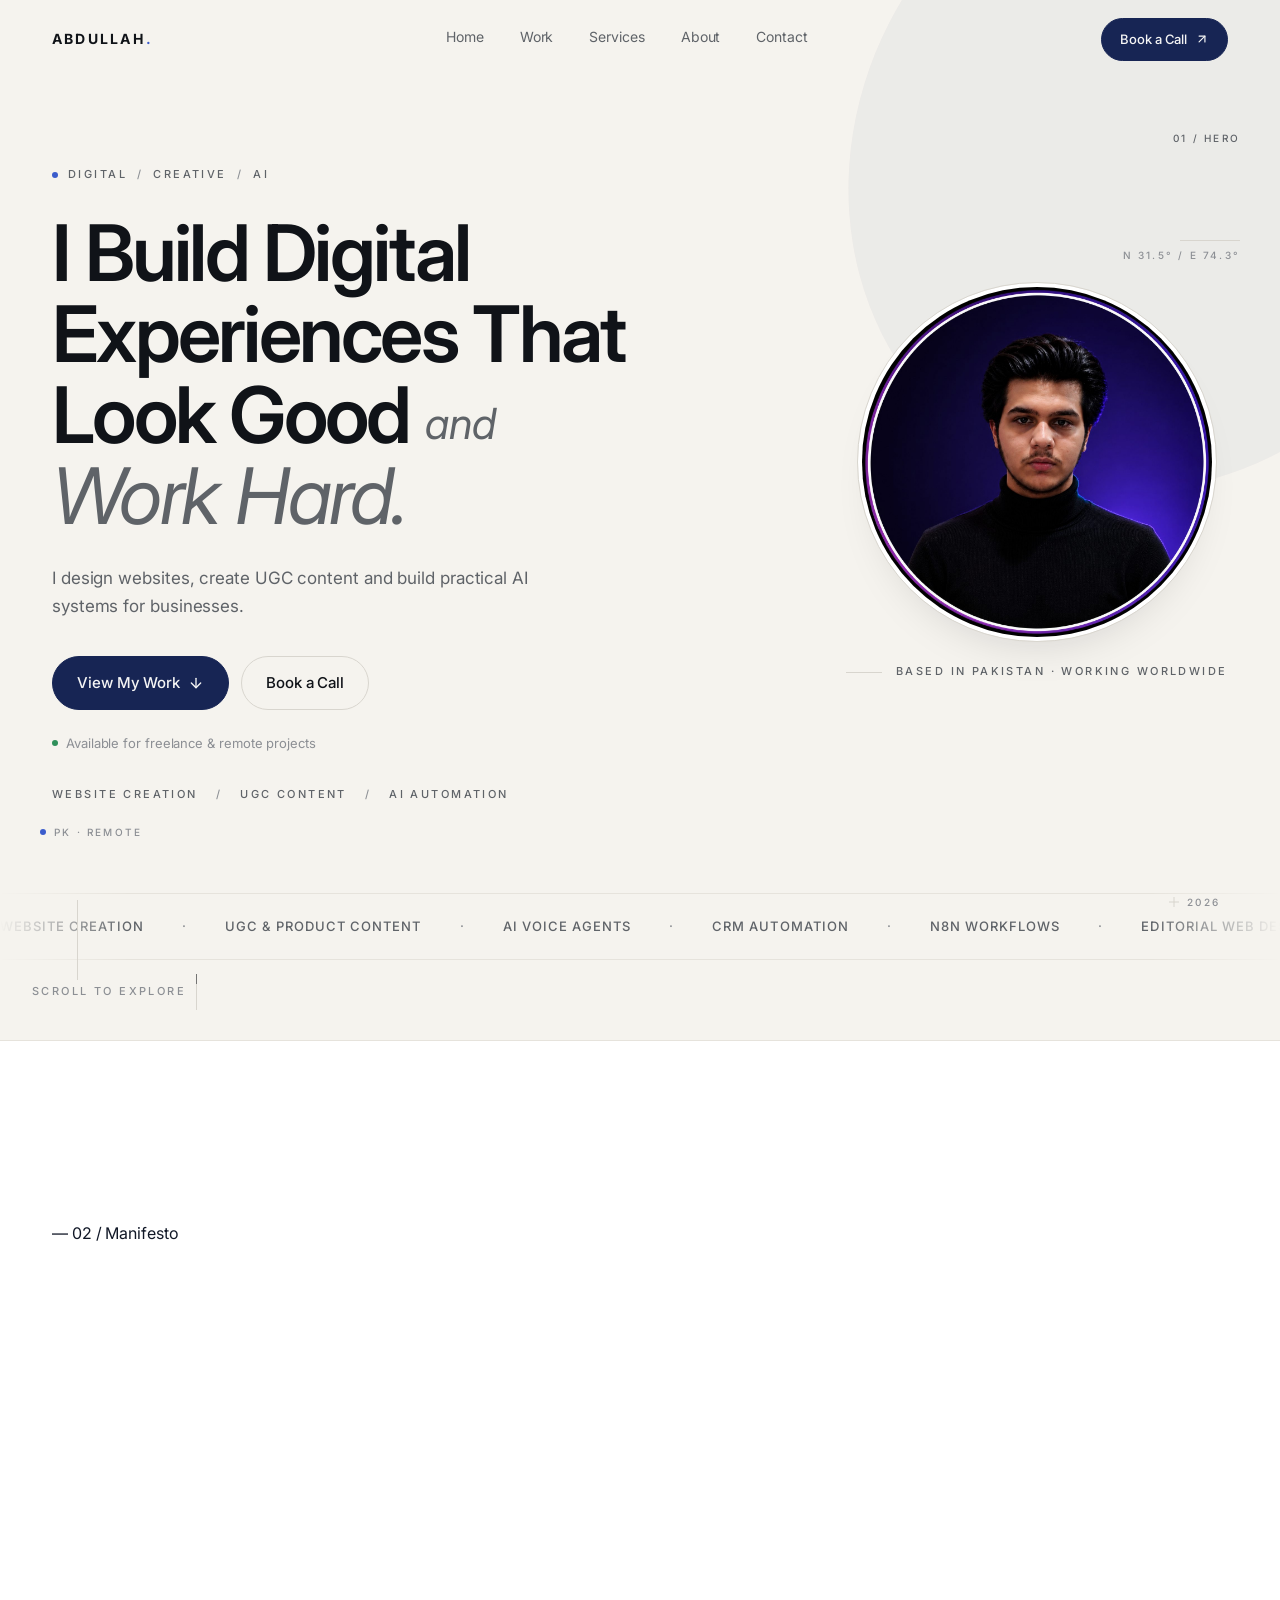
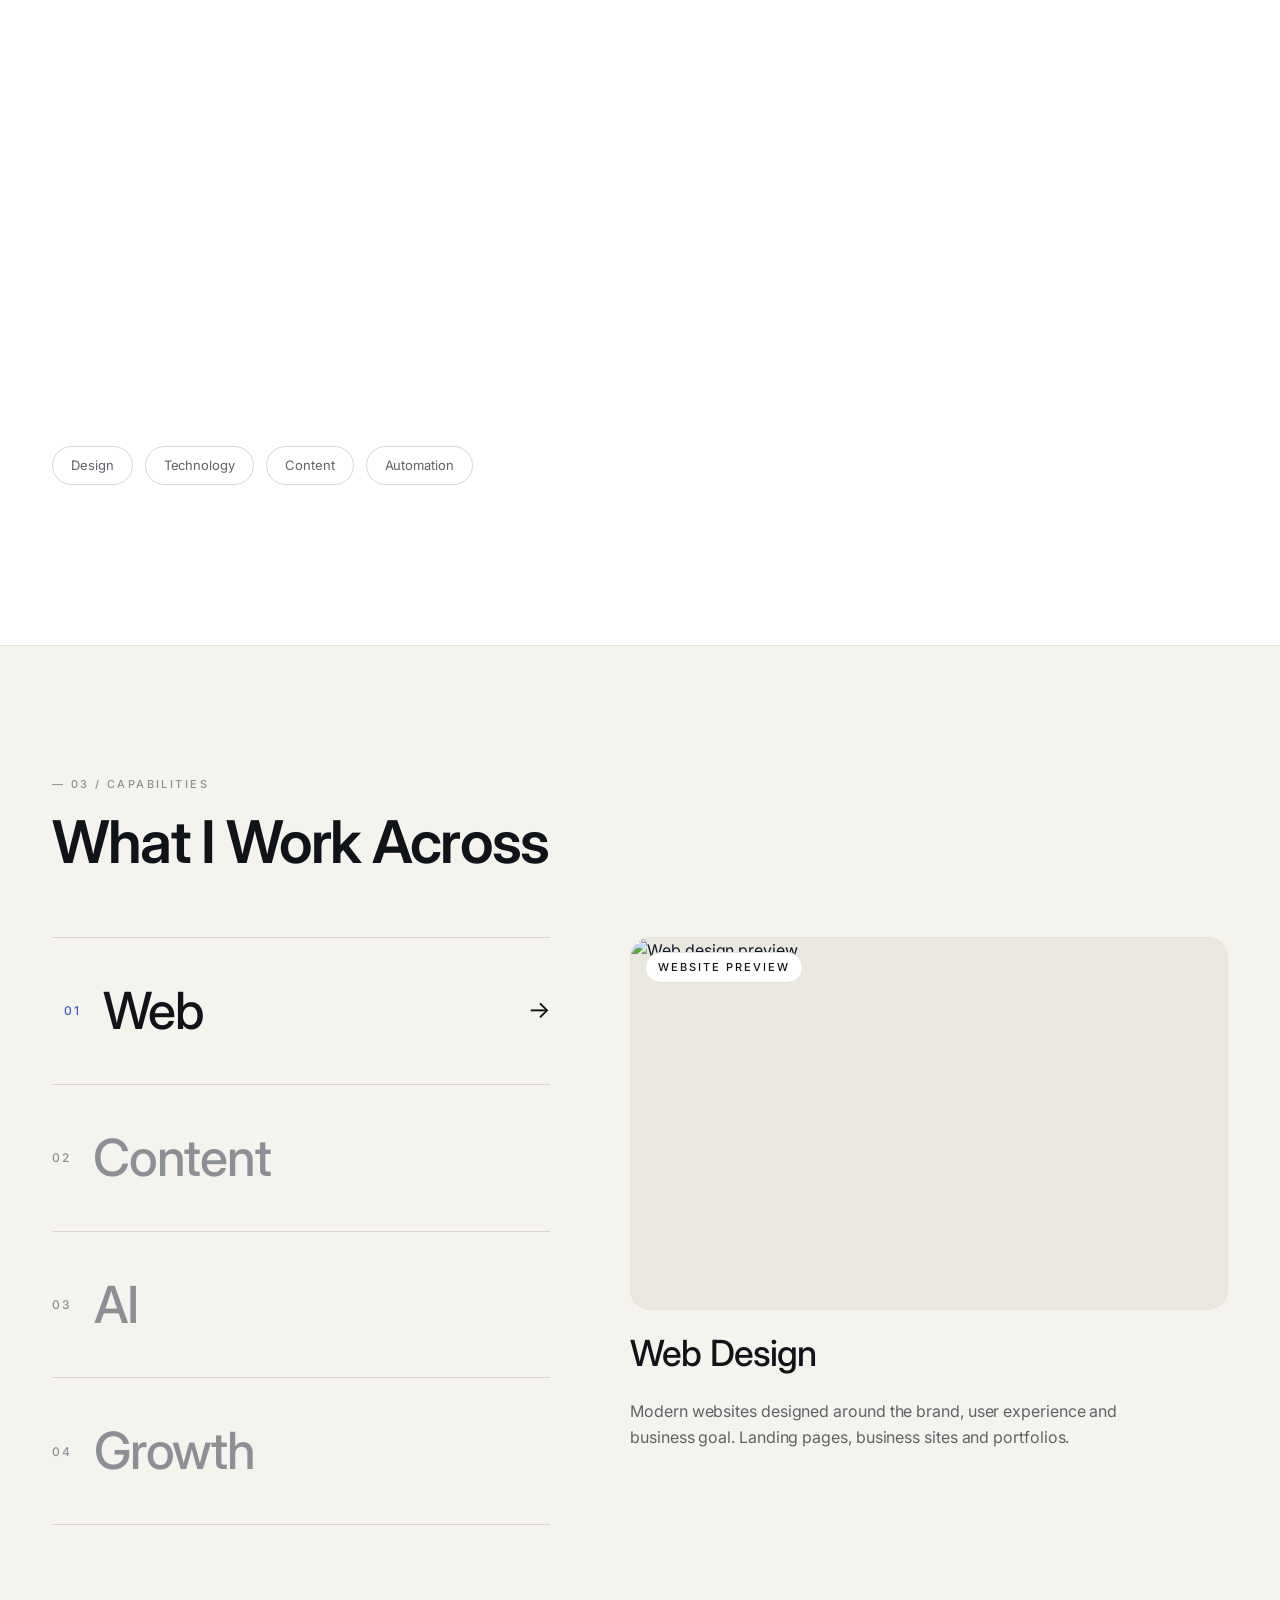
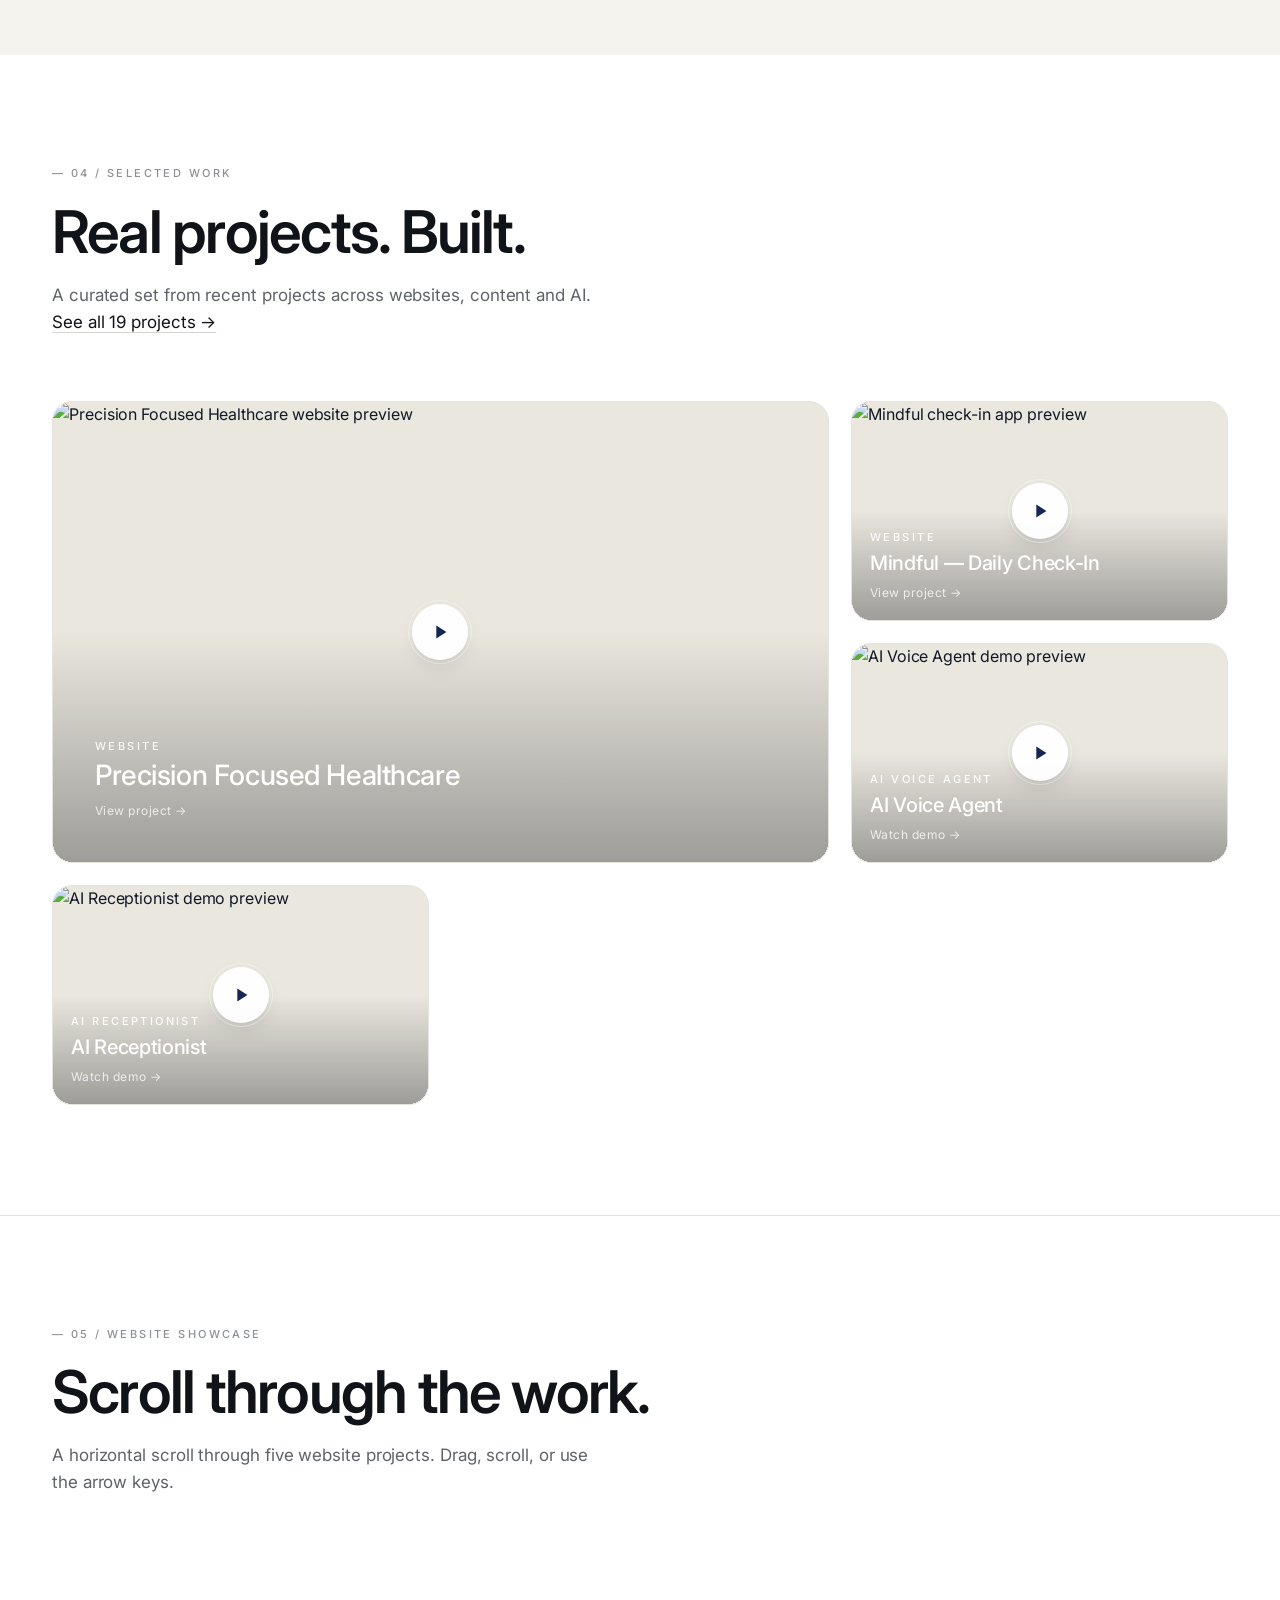
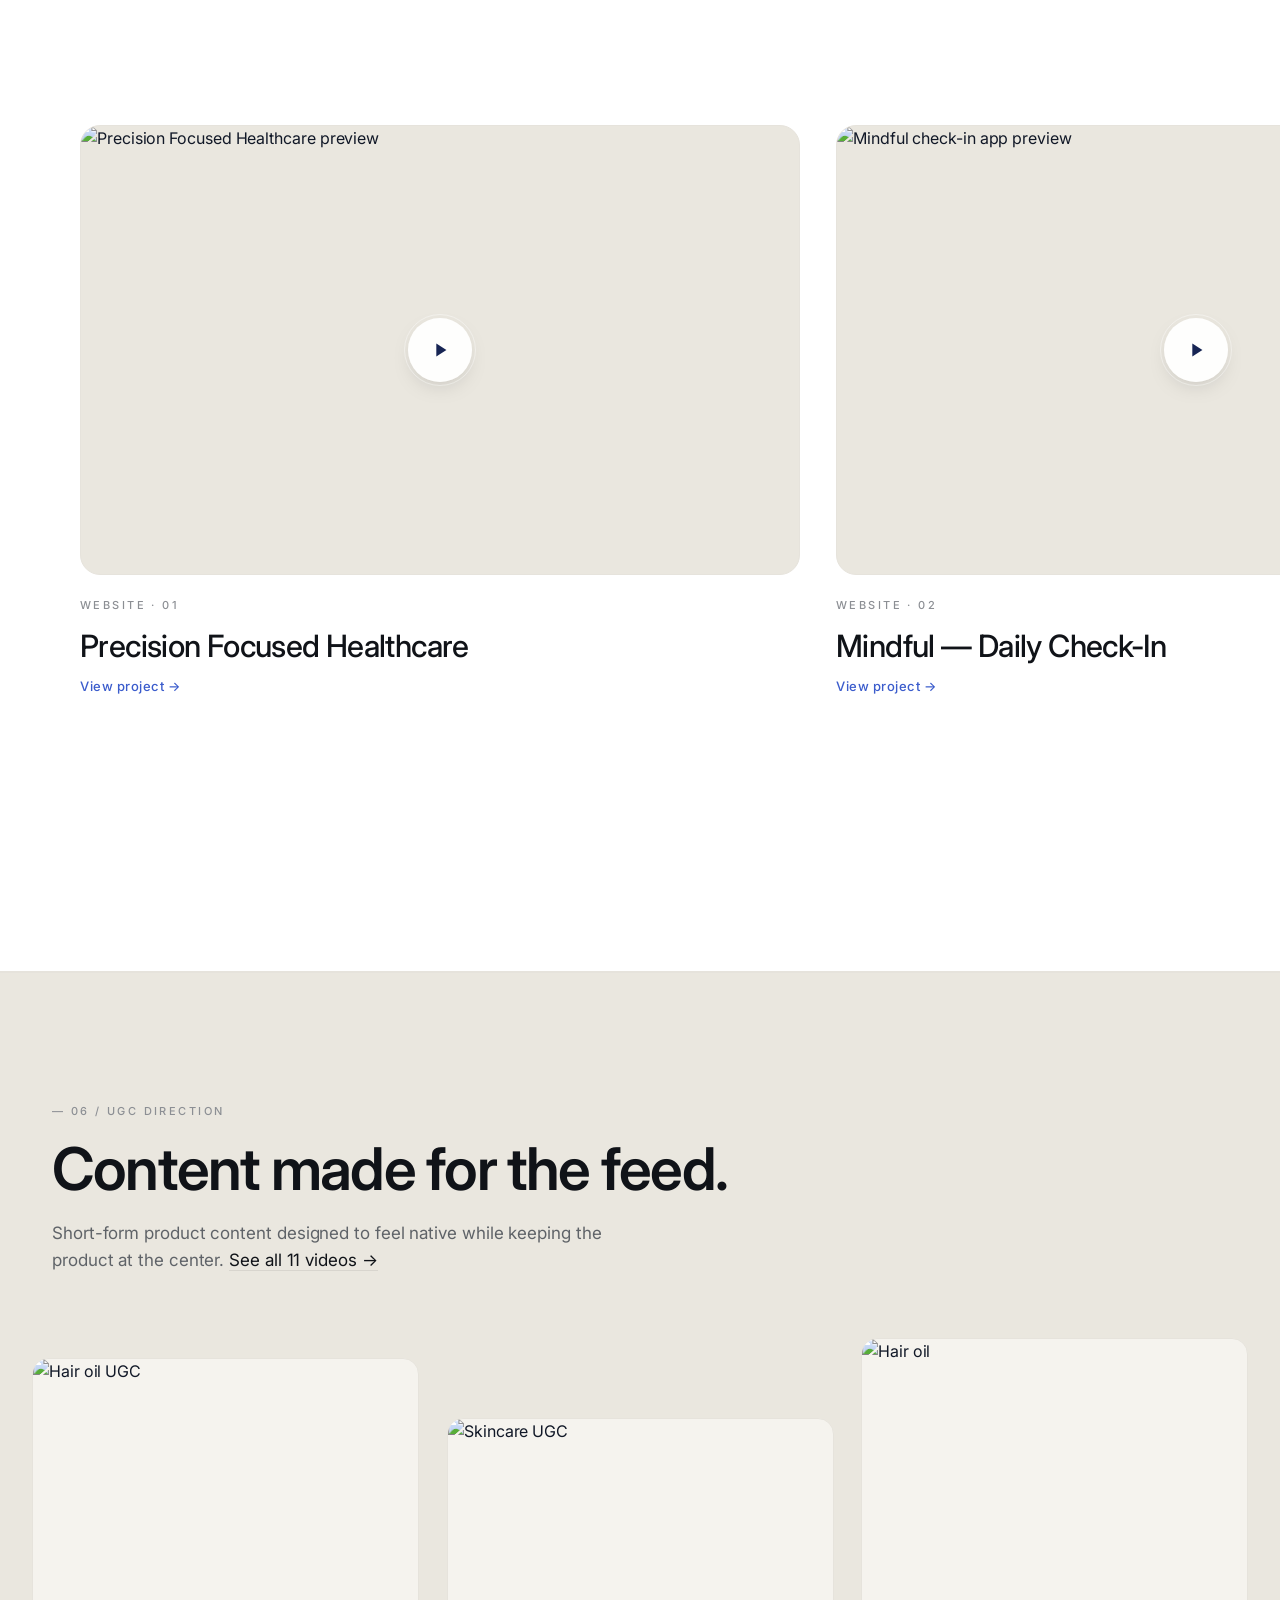
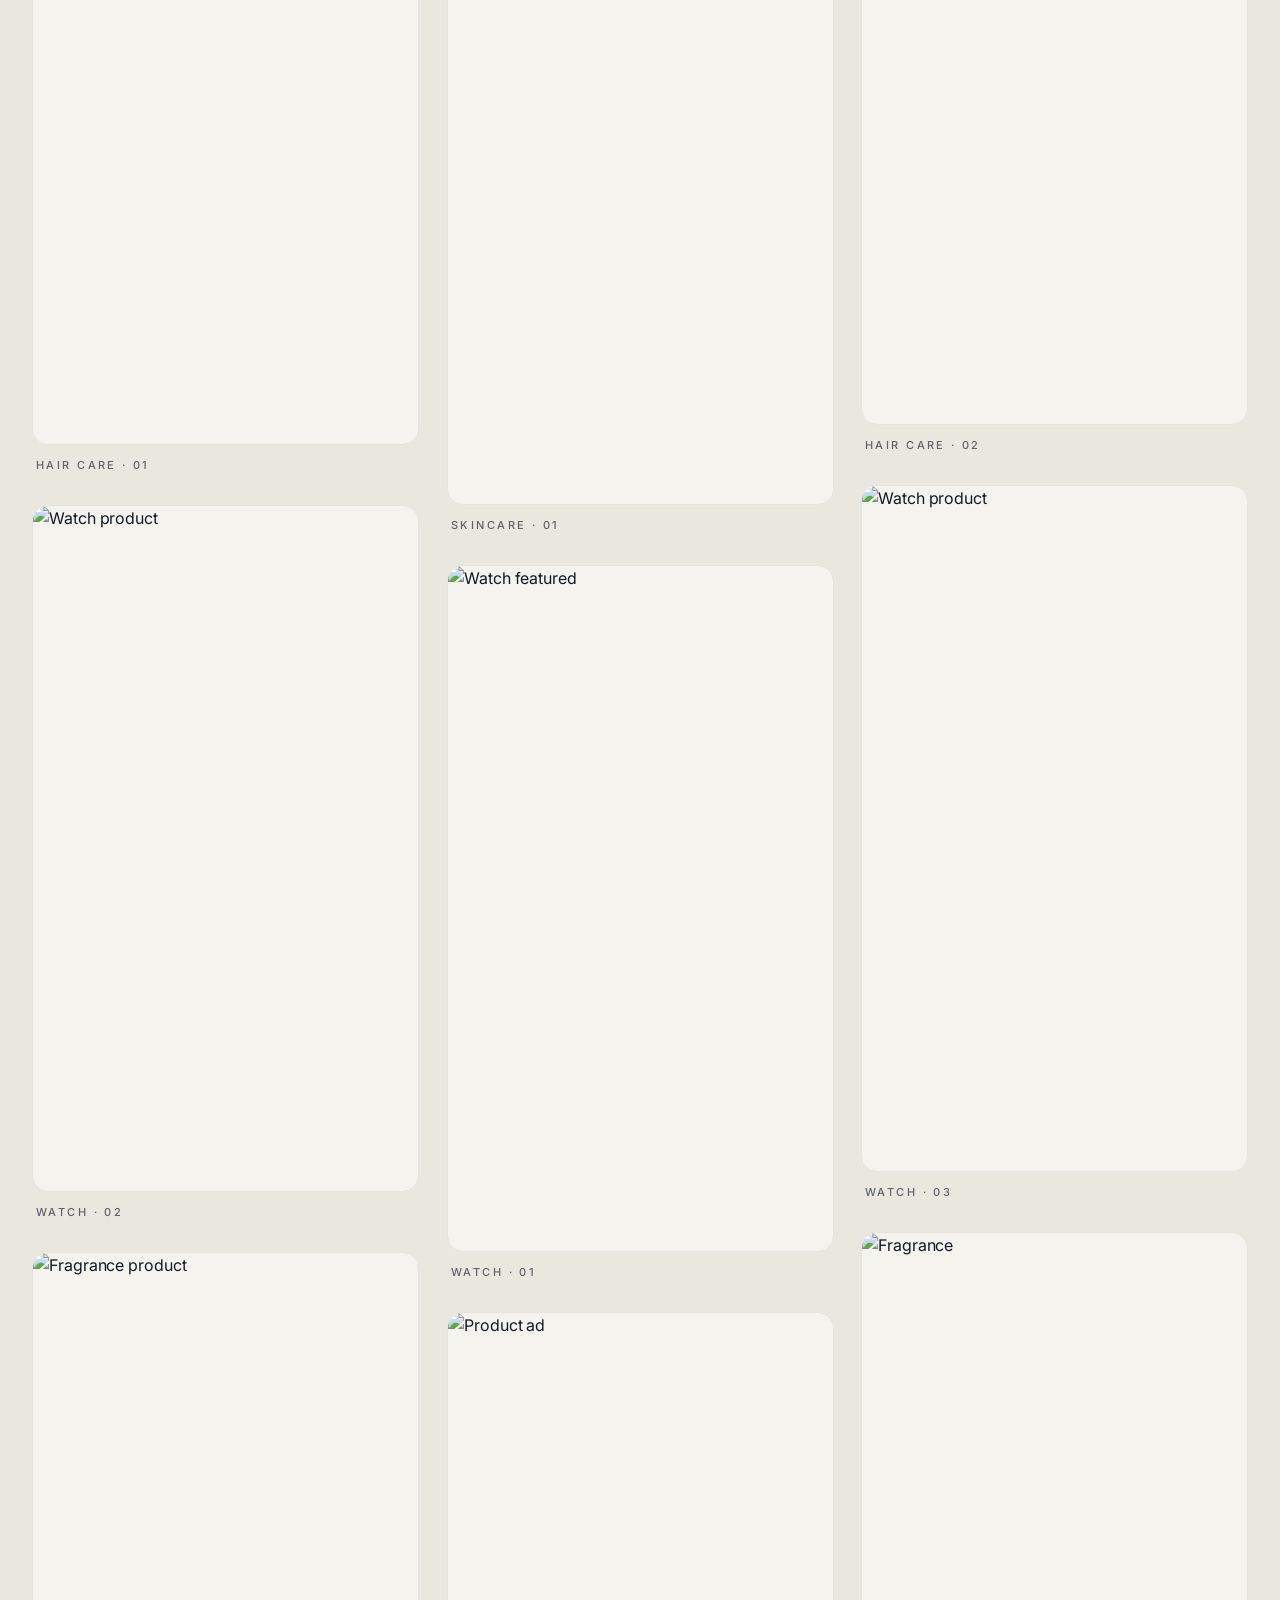
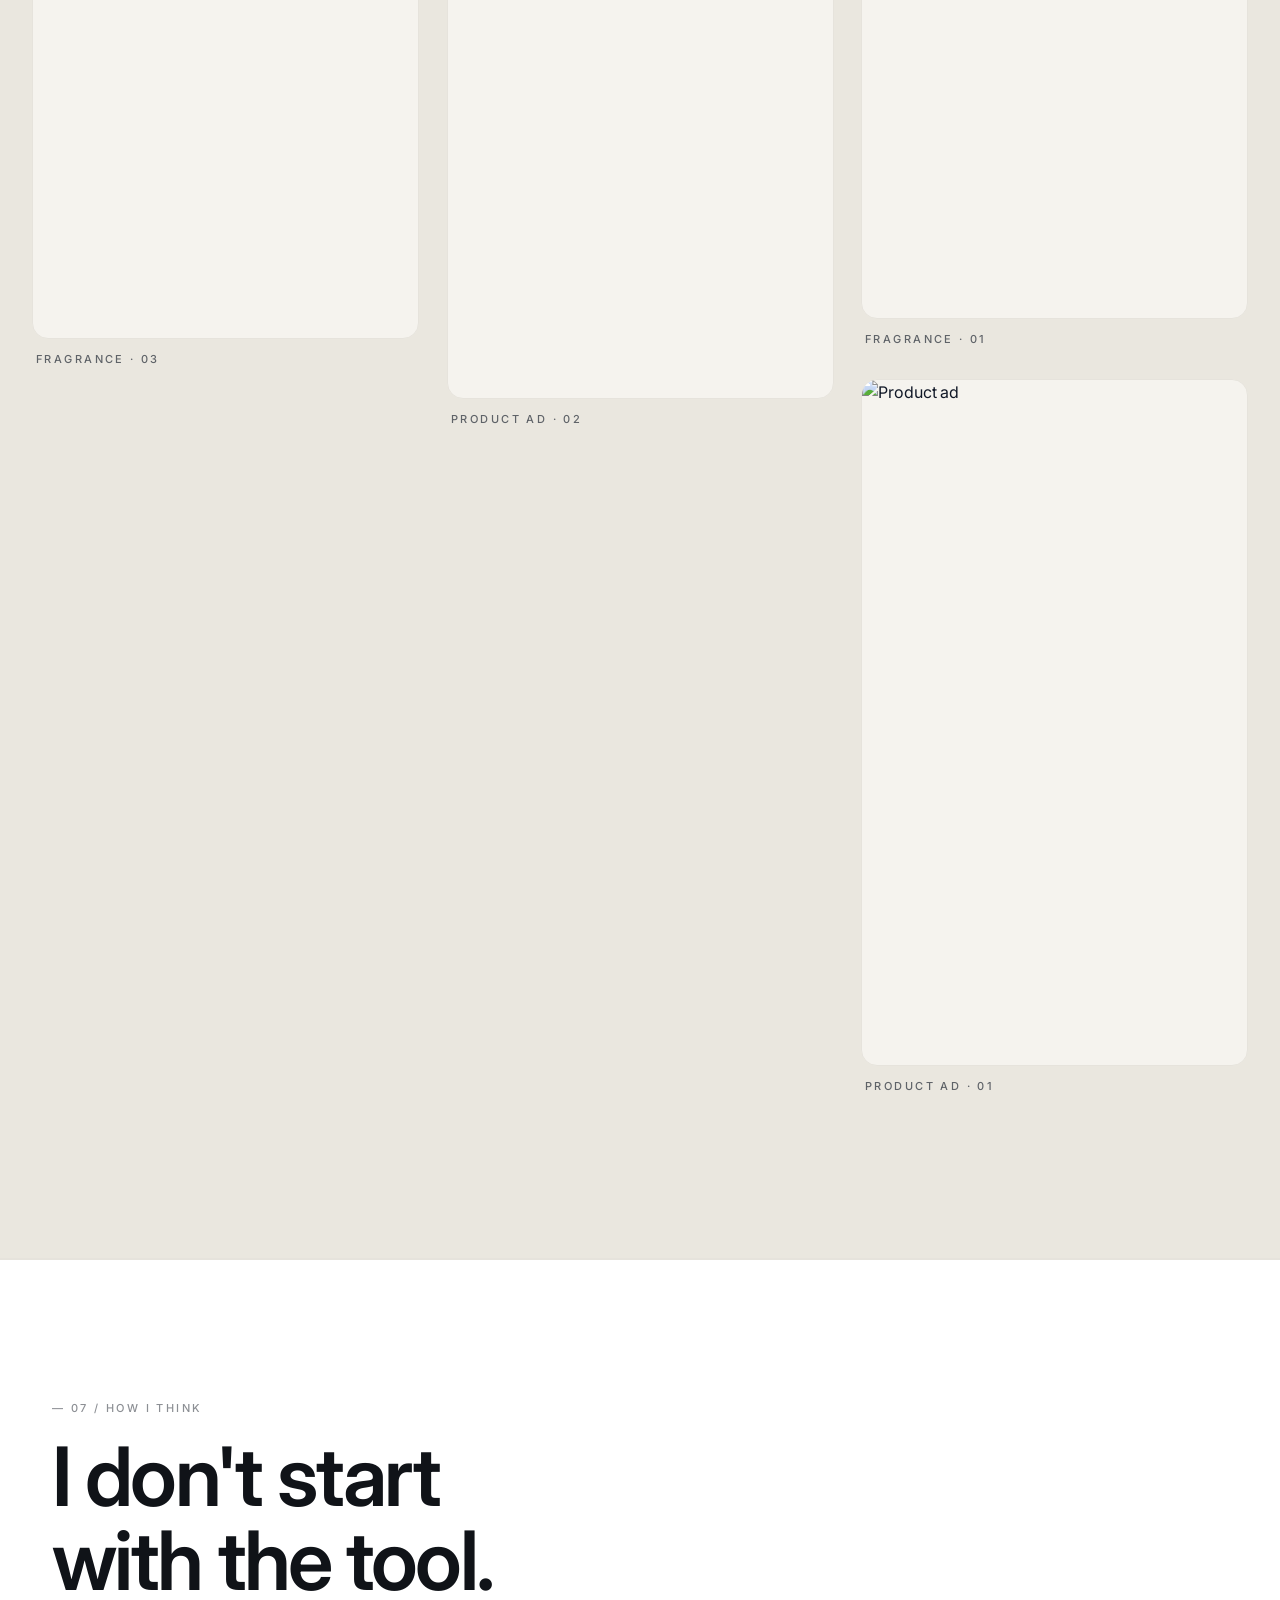
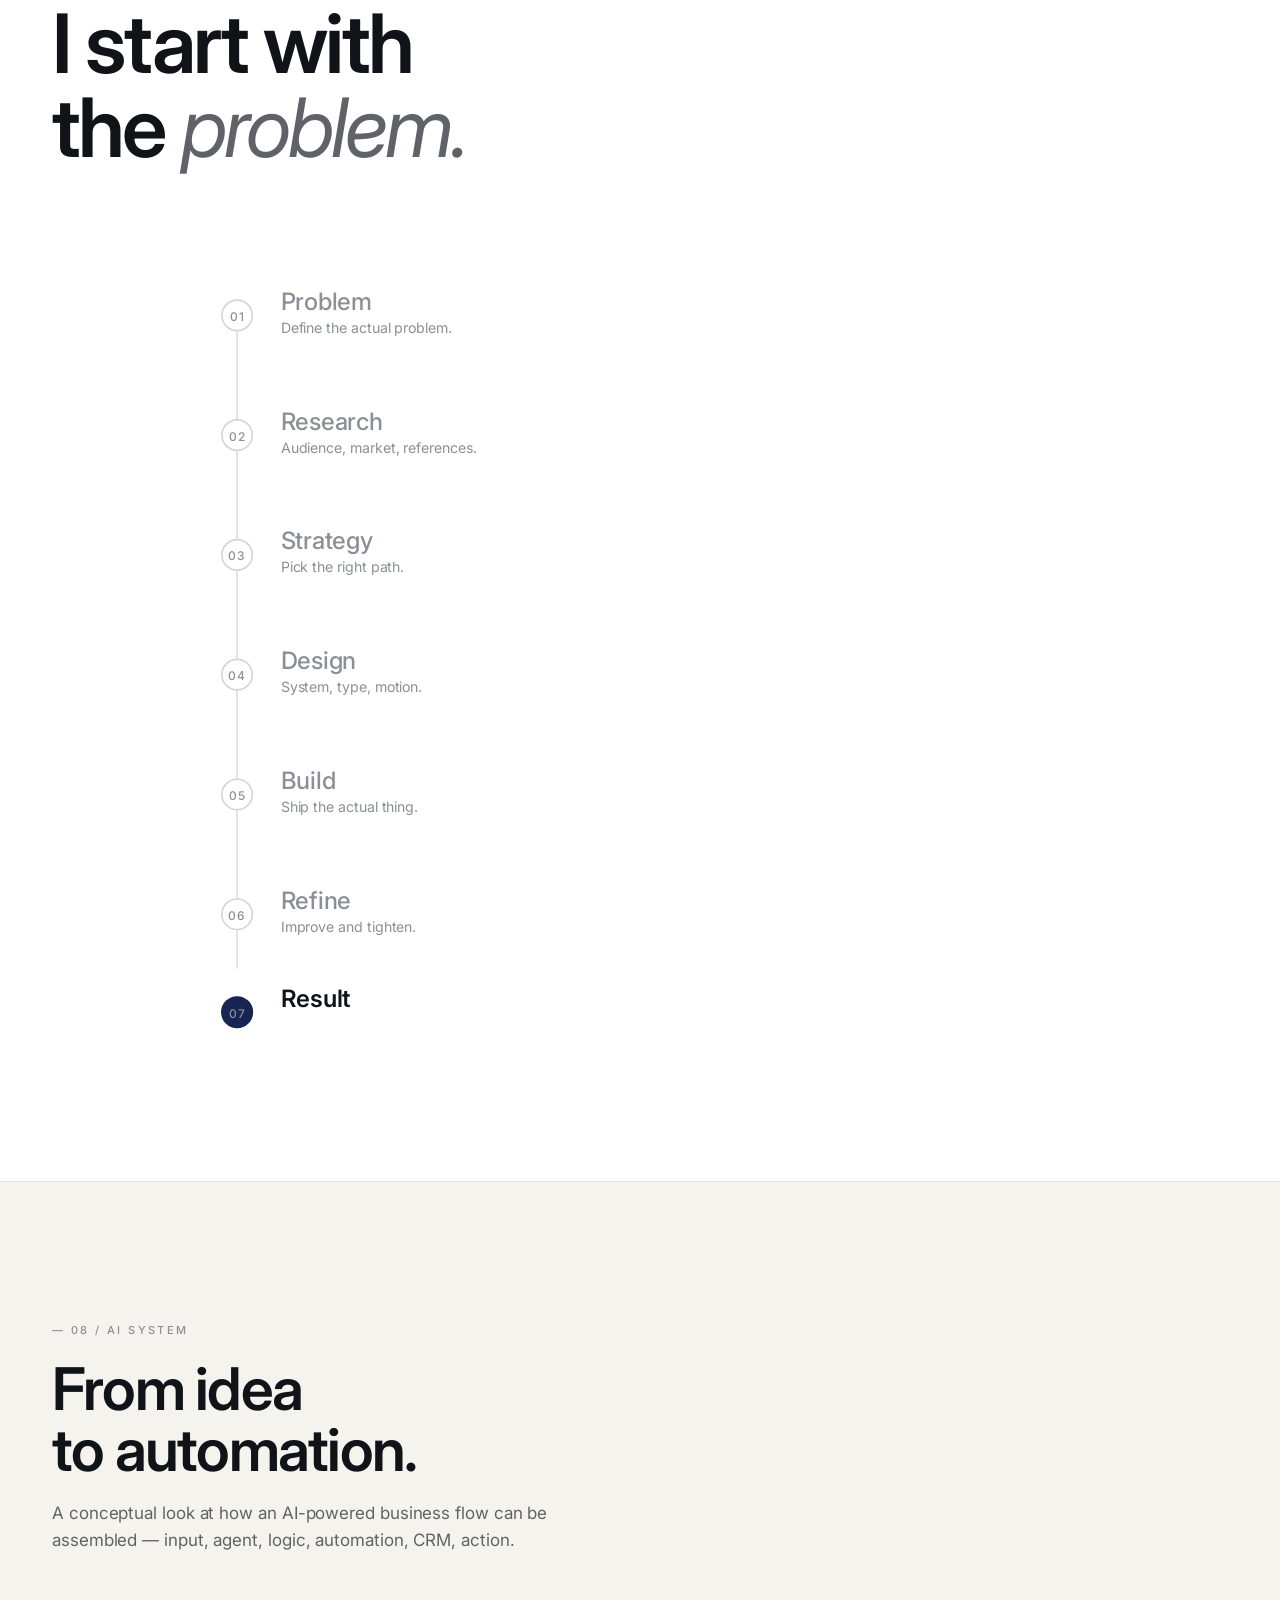
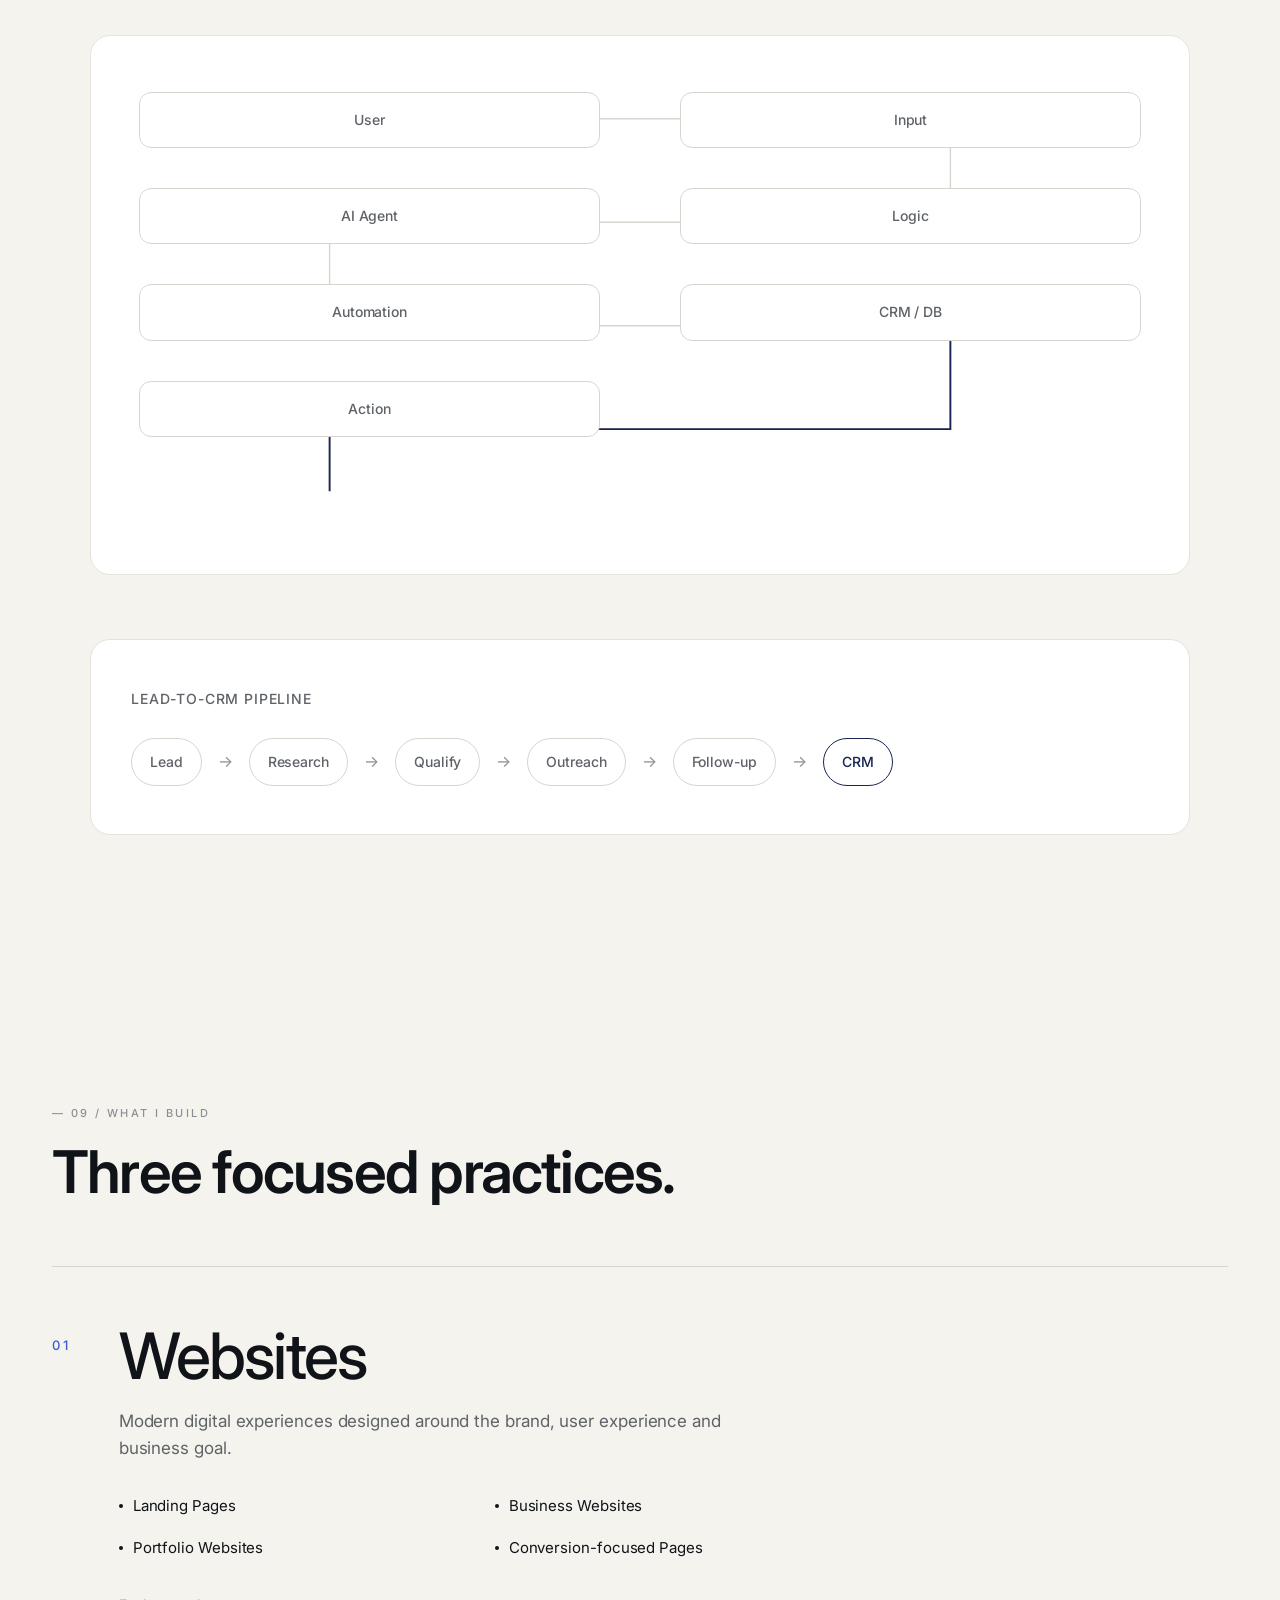
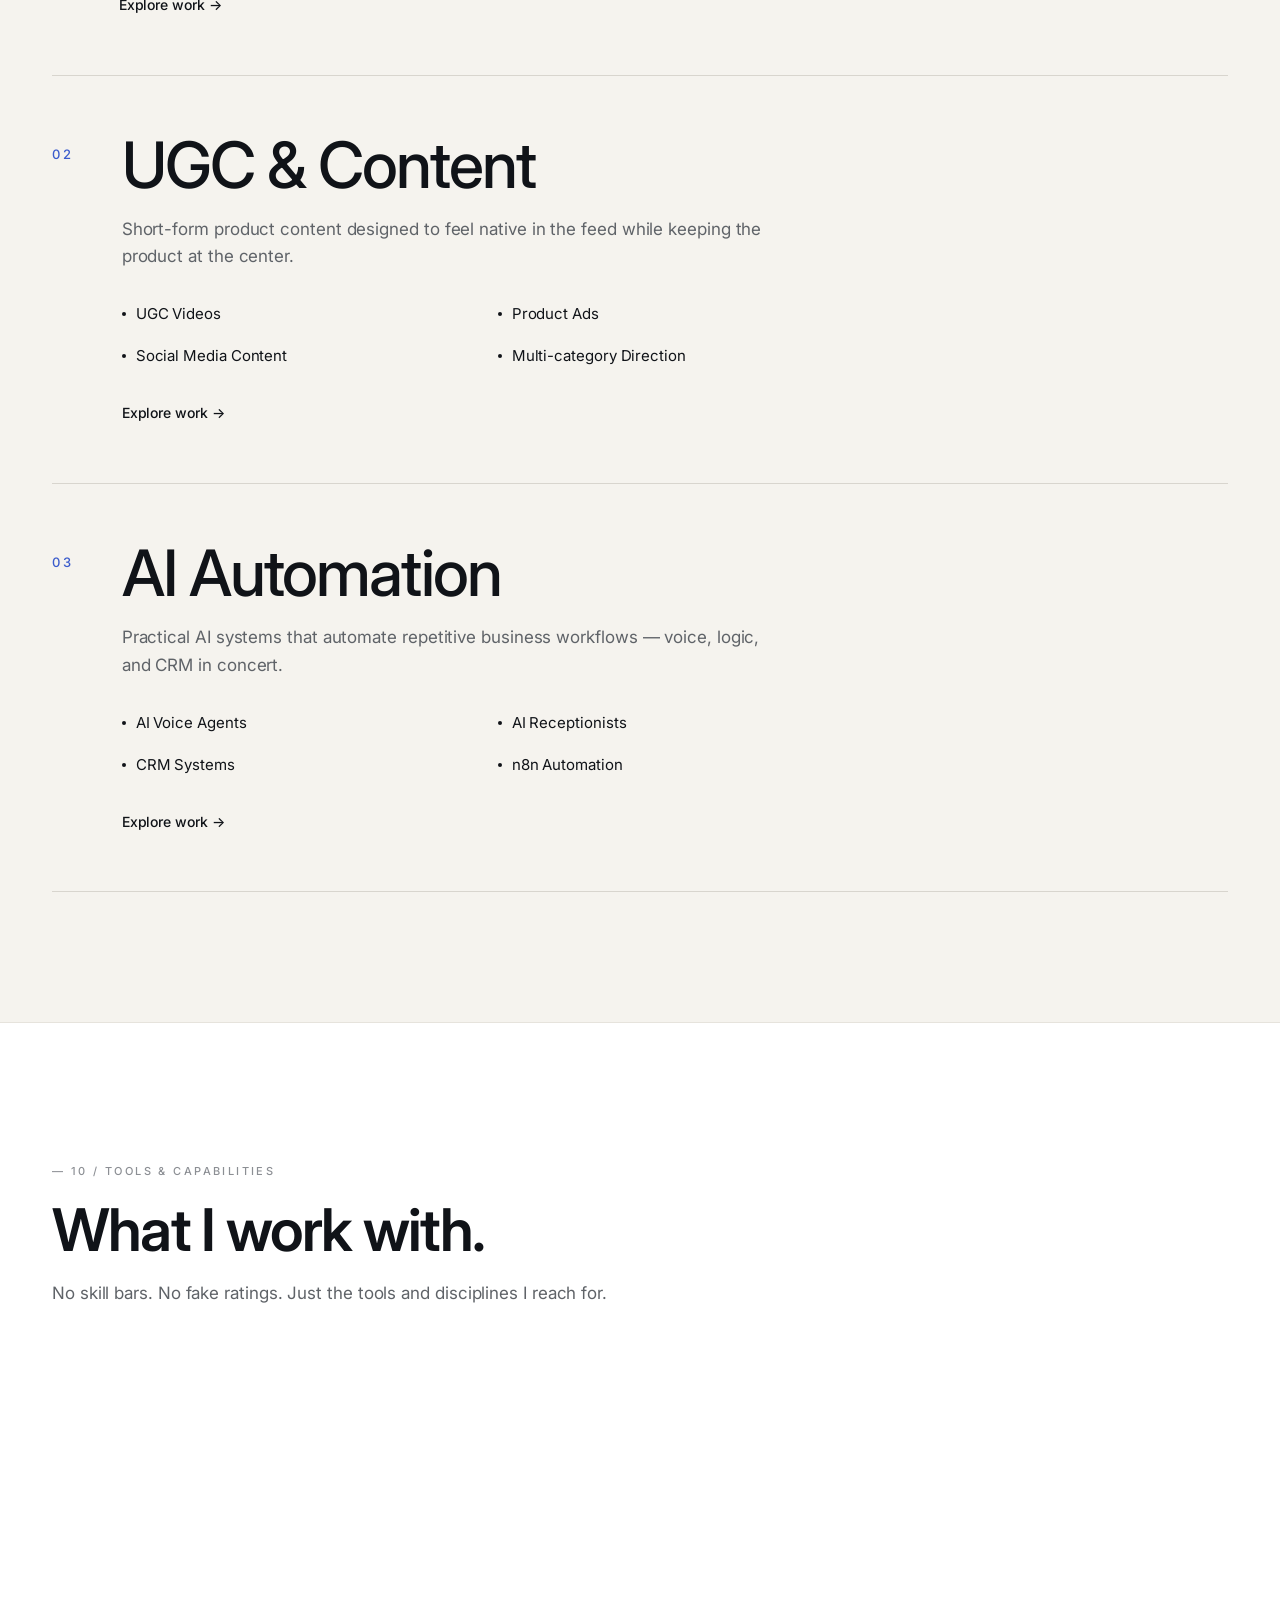
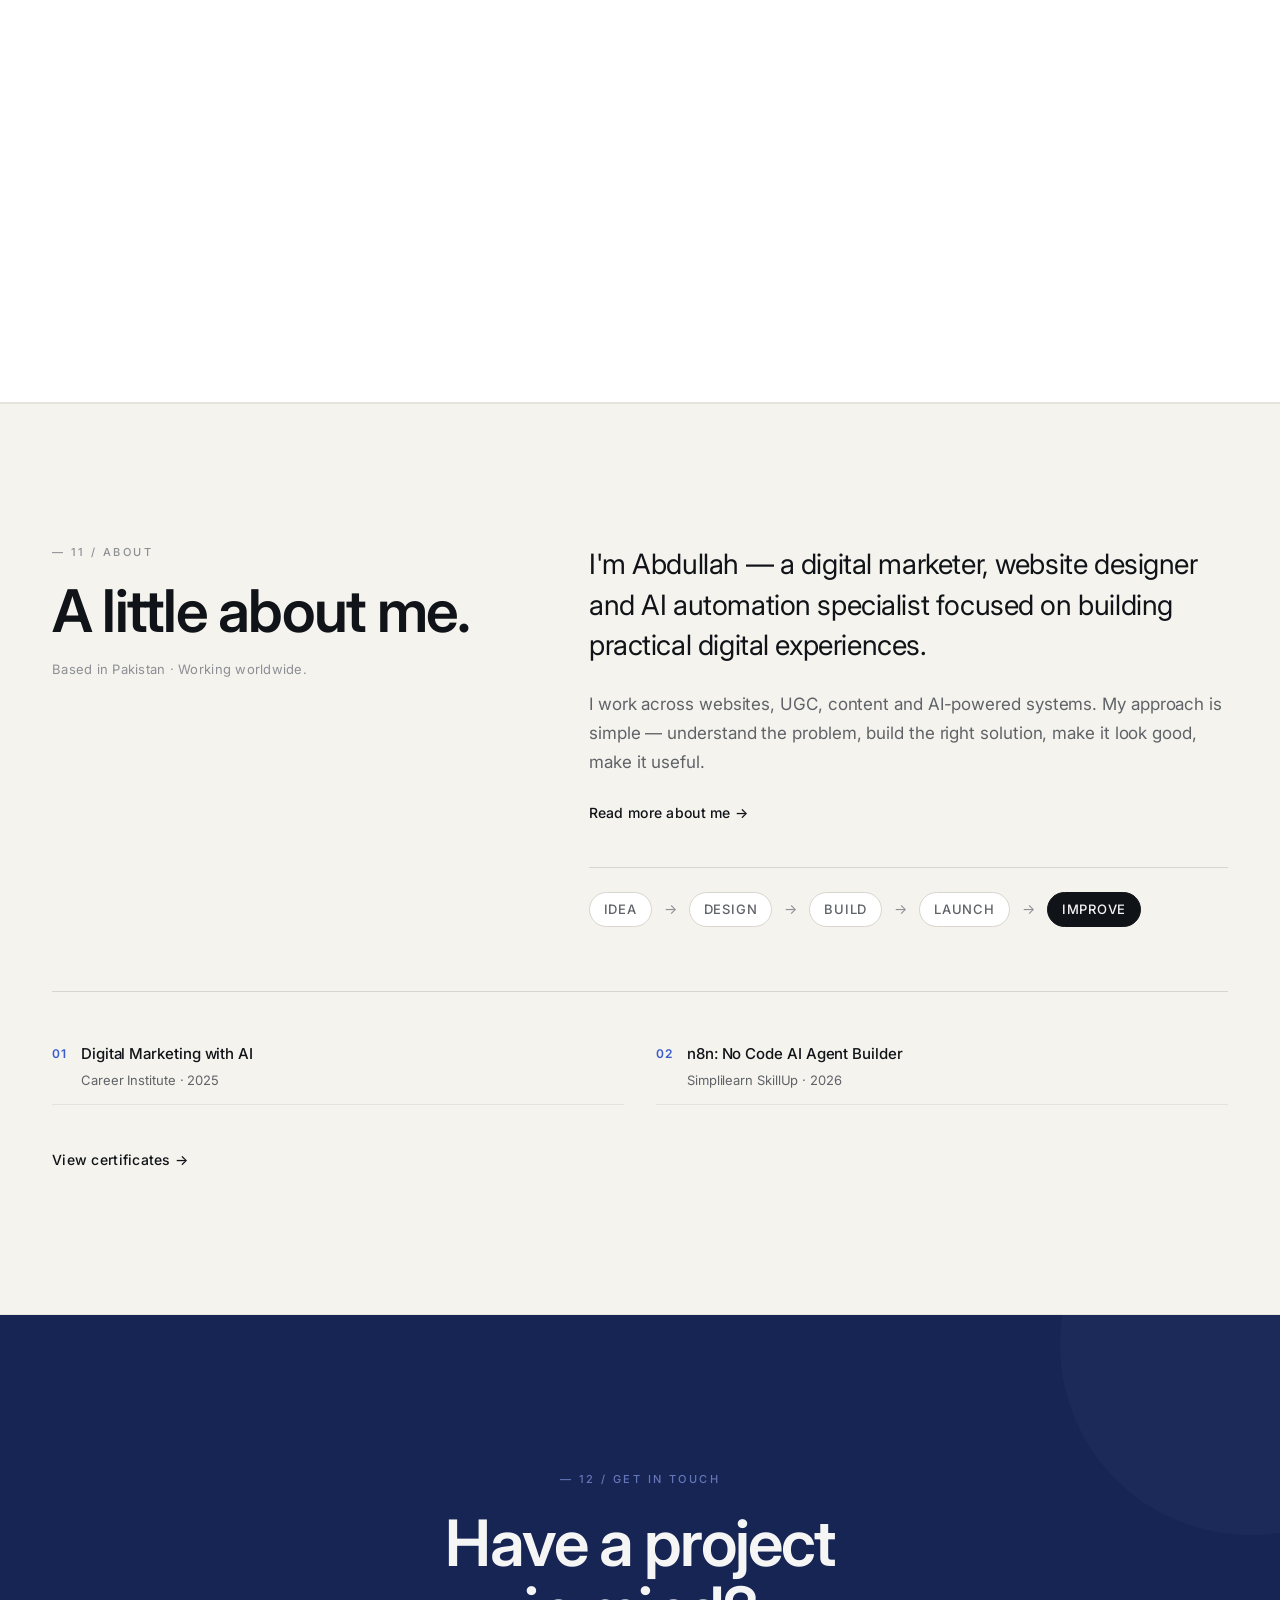
==== commit f920427c: "Interactive upgrade: manifesto, capabilities pin, horizontal showcase, UGC reel, SVG diagrams, servi" ====
--- a/index.html
+++ b/index.html
@@ -29,11 +29,20 @@
     <link rel="preconnect" href="https://fonts.gstatic.com" crossorigin />
     <link href="https://fonts.googleapis.com/css2?family=Inter:wght@300;400;500;600;700;800&display=swap" rel="stylesheet" />
 
+    <!-- GSAP + ScrollTrigger (animation engine for pinned sections, horizontal scroll, line draw, etc.) -->
+    <script defer src="https://cdnjs.cloudflare.com/ajax/libs/gsap/3.12.5/gsap.min.js"></script>
+    <script defer src="https://cdnjs.cloudflare.com/ajax/libs/gsap/3.12.5/ScrollTrigger.min.js"></script>
+
     <link rel="stylesheet" href="styles.css" />
 </head>
 <body>
 
     <div class="cursor-glow" aria-hidden="true"></div>
+
+    <!-- Cursor micro-label (only on desktop) -->
+    <div class="cursor-label" id="cursorLabel" aria-hidden="true">
+        <span class="cursor-label-text">View</span>
+    </div>
 
     <!-- Navigation -->
     <header class="nav" id="nav">
@@ -72,61 +81,67 @@
 
     <main id="top">
 
-        <!-- SCROLL PROGRESS DIAGRAM (home only) -->
+        <!-- SCROLL PROGRESS DIAGRAM -->
         <aside class="scroll-progress" id="scrollProgress" aria-hidden="true">
             <div class="sp-track">
                 <div class="sp-fill" id="spFill"></div>
             </div>
             <ol class="sp-markers">
-                <li class="sp-marker" data-section="featured" data-label="Selected Work">
-                    <span class="sp-dot"></span>
-                    <span class="sp-num">01</span>
-                    <span class="sp-label">Selected Work</span>
-                </li>
-                <li class="sp-marker" data-section="ugc" data-label="UGC">
-                    <span class="sp-dot"></span>
-                    <span class="sp-num">02</span>
-                    <span class="sp-label">UGC</span>
-                </li>
-                <li class="sp-marker" data-section="services" data-label="Services">
-                    <span class="sp-dot"></span>
-                    <span class="sp-num">03</span>
-                    <span class="sp-label">Services</span>
-                </li>
-                <li class="sp-marker" data-section="about" data-label="About">
-                    <span class="sp-dot"></span>
-                    <span class="sp-num">04</span>
-                    <span class="sp-label">About</span>
-                </li>
-                <li class="sp-marker" data-section="cta" data-label="Contact">
-                    <span class="sp-dot"></span>
-                    <span class="sp-num">05</span>
-                    <span class="sp-label">Contact</span>
-                </li>
+                <li class="sp-marker" data-section="manifesto" data-label="Manifesto"><span class="sp-dot"></span><span class="sp-num">01</span><span class="sp-label">Manifesto</span></li>
+                <li class="sp-marker" data-section="capabilities" data-label="Capabilities"><span class="sp-dot"></span><span class="sp-num">02</span><span class="sp-label">Capabilities</span></li>
+                <li class="sp-marker" data-section="featured" data-label="Selected Work"><span class="sp-dot"></span><span class="sp-num">03</span><span class="sp-label">Selected Work</span></li>
+                <li class="sp-marker" data-section="showcase" data-label="Showcase"><span class="sp-dot"></span><span class="sp-num">04</span><span class="sp-label">Showcase</span></li>
+                <li class="sp-marker" data-section="ugc" data-label="UGC Reel"><span class="sp-dot"></span><span class="sp-num">05</span><span class="sp-label">UGC Reel</span></li>
+                <li class="sp-marker" data-section="think" data-label="How I Think"><span class="sp-dot"></span><span class="sp-num">06</span><span class="sp-label">How I Think</span></li>
+                <li class="sp-marker" data-section="ai-system" data-label="AI System"><span class="sp-dot"></span><span class="sp-num">07</span><span class="sp-label">AI System</span></li>
+                <li class="sp-marker" data-section="services" data-label="Services"><span class="sp-dot"></span><span class="sp-num">08</span><span class="sp-label">Services</span></li>
+                <li class="sp-marker" data-section="toolkit" data-label="Toolkit"><span class="sp-dot"></span><span class="sp-num">09</span><span class="sp-label">Toolkit</span></li>
+                <li class="sp-marker" data-section="about" data-label="About"><span class="sp-dot"></span><span class="sp-num">10</span><span class="sp-label">About</span></li>
+                <li class="sp-marker" data-section="cta" data-label="Contact"><span class="sp-dot"></span><span class="sp-num">11</span><span class="sp-label">Contact</span></li>
             </ol>
         </aside>
 
-        <!-- HERO -->
-        <section class="hero">
+        <!-- ============================================
+             01 / HERO — with editorial annotations
+        ============================================ -->
+        <section class="hero" id="hero">
+            <!-- Editorial annotations (design-system marks, not sci-fi) -->
+            <div class="hero-annotation hero-ann-top" aria-hidden="true">
+                <span class="ann-label">01 / Hero</span>
+            </div>
+            <div class="hero-annotation hero-ann-coords" aria-hidden="true">
+                <span class="ann-line"></span>
+                <span class="ann-label">N 31.5° / E 74.3°</span>
+            </div>
+            <div class="hero-annotation hero-ann-dot" aria-hidden="true">
+                <span class="ann-dot"></span>
+                <span class="ann-label">PK · Remote</span>
+            </div>
+            <div class="hero-annotation hero-ann-mark" aria-hidden="true">
+                <span class="ann-cross"></span>
+                <span class="ann-label">2026</span>
+            </div>
+
             <div class="container hero-inner">
                 <div class="hero-text">
                     <div class="eyebrow reveal" data-reveal-delay="0">
                         <span class="eyebrow-dot"></span>
-                        DIGITAL <span class="eyebrow-sep">•</span> CREATIVE <span class="eyebrow-sep">•</span> AI
+                        DIGITAL <span class="eyebrow-sep">/</span> CREATIVE <span class="eyebrow-sep">/</span> AI
                     </div>
 
                     <h1 class="hero-title reveal" data-reveal-delay="120">
-                        Building Digital Experiences<br />
-                        That <span class="hl">Look Good.</span><br />
-                        And <span class="hl-soft">Work Hard.</span>
+                        I Build Digital<br />
+                        Experiences That<br />
+                        <span class="hl">Look Good</span> <span class="hl-amp">and</span><br />
+                        <span class="hl-soft">Work Hard.</span>
                     </h1>
 
                     <p class="hero-sub reveal" data-reveal-delay="260">
-                        I help businesses turn ideas into polished digital experiences — from high-converting websites and UGC content to AI automation and custom business systems.
+                        I design websites, create UGC content and build practical AI systems for businesses.
                     </p>
 
                     <div class="hero-ctas reveal" data-reveal-delay="420">
-                        <a href="work.html" class="btn btn-primary btn-lg">
+                        <a href="#showcase" class="btn btn-primary btn-lg">
                             <span>View My Work</span>
                             <svg width="16" height="16" viewBox="0 0 24 24" fill="none" stroke="currentColor" stroke-width="2" stroke-linecap="round" stroke-linejoin="round" aria-hidden="true"><path d="M12 5v14"/><path d="m19 12-7 7-7-7"/></svg>
                         </a>
@@ -148,11 +163,10 @@
                     </div>
                 </div>
 
-                <div class="hero-portrait reveal-portrait">
+                <div class="hero-portrait reveal-portrait" data-parallax="0.4">
                     <div class="portrait-wrap">
-                        <div class="portrait-ring"></div>
+                        <div class="portrait-ring" aria-hidden="true"></div>
                         <img src="assets/profile.png" alt="Portrait of Abdullah" class="portrait-img" loading="eager" />
-                        <div class="portrait-glow" aria-hidden="true"></div>
                     </div>
                     <div class="portrait-meta">
                         <span class="meta-line"></span>
@@ -161,6 +175,14 @@
                 </div>
             </div>
 
+            <!-- Scroll typography (BUILD. → BUILD DIGITAL → BUILD DIGITAL EXPERIENCES) -->
+            <div class="hero-scrolltype" aria-hidden="true">
+                <span class="st-text" data-st="0">Build.</span>
+                <span class="st-text" data-st="1">Build digital.</span>
+                <span class="st-text" data-st="2">Build digital experiences.</span>
+            </div>
+
+            <!-- Marquee (kept, but tightened) -->
             <div class="hero-marquee" aria-hidden="true">
                 <div class="marquee-track">
                     <span>Website Creation</span><span>·</span>
@@ -184,22 +206,119 @@
             </div>
         </section>
 
-        <!-- FEATURED WORK -->
+        <!-- ============================================
+             02 / MANIFESTO — line-by-line reveal
+        ============================================ -->
+        <section class="section section-manifesto" id="manifesto">
+            <div class="container">
+                <div class="manifesto-eyebrow reveal">— 02 / Manifesto</div>
+                <h2 class="manifesto-title">
+                    <span class="m-line"><span>Good design</span></span>
+                    <span class="m-line"><span>isn't just about</span></span>
+                    <span class="m-line"><span class="m-italic">how something</span></span>
+                    <span class="m-line"><span class="m-italic">looks.</span></span>
+                    <span class="m-line m-break"><span>It's about</span></span>
+                    <span class="m-line"><span class="m-strong">what it does.</span></span>
+                </h2>
+
+                <div class="manifesto-tags reveal">
+                    <span class="m-tag">Design</span>
+                    <span class="m-tag">Technology</span>
+                    <span class="m-tag">Content</span>
+                    <span class="m-tag">Automation</span>
+                </div>
+            </div>
+        </section>
+
+        <!-- ============================================
+             03 / CAPABILITIES — sticky pinned (desktop)
+        ============================================ -->
+        <section class="section section-capabilities" id="capabilities">
+            <div class="container">
+                <div class="cap-head">
+                    <div class="section-eyebrow reveal">— 03 / Capabilities</div>
+                    <h2 class="section-title reveal">What I Work Across</h2>
+                </div>
+
+                <div class="cap-pin">
+                    <div class="cap-left">
+                        <ol class="cap-list">
+                            <li class="cap-row is-active" data-cap="web">
+                                <span class="cap-no">01</span>
+                                <span class="cap-name">Web</span>
+                                <span class="cap-arrow">→</span>
+                            </li>
+                            <li class="cap-row" data-cap="content">
+                                <span class="cap-no">02</span>
+                                <span class="cap-name">Content</span>
+                                <span class="cap-arrow">→</span>
+                            </li>
+                            <li class="cap-row" data-cap="ai">
+                                <span class="cap-no">03</span>
+                                <span class="cap-name">AI</span>
+                                <span class="cap-arrow">→</span>
+                            </li>
+                            <li class="cap-row" data-cap="growth">
+                                <span class="cap-no">04</span>
+                                <span class="cap-name">Growth</span>
+                                <span class="cap-arrow">→</span>
+                            </li>
+                        </ol>
+                    </div>
+                    <div class="cap-right">
+                        <div class="cap-panel is-active" data-panel="web">
+                            <div class="cap-preview">
+                                <img src="https://i.ytimg.com/vi/MEr43Q2GdkM/maxresdefault.jpg" alt="Web design preview" loading="lazy" />
+                                <span class="cap-overlay-label">Website Preview</span>
+                            </div>
+                            <h3>Web Design</h3>
+                            <p>Modern websites designed around the brand, user experience and business goal. Landing pages, business sites and portfolios.</p>
+                        </div>
+                        <div class="cap-panel" data-panel="content">
+                            <div class="cap-preview">
+                                <img src="https://i.ytimg.com/vi/uk0Egv4TspY/maxresdefault.jpg" alt="UGC content preview" loading="lazy" />
+                                <span class="cap-overlay-label">UGC Vertical</span>
+                            </div>
+                            <h3>UGC &amp; Product Content</h3>
+                            <p>Short-form product content designed to feel native in the feed. Hair care, skincare, watch, fragrance and product verticals.</p>
+                        </div>
+                        <div class="cap-panel" data-panel="ai">
+                            <div class="cap-preview">
+                                <img src="https://i.ytimg.com/vi/r1W2g3Y0JAk/maxresdefault.jpg" alt="AI Voice Agent preview" loading="lazy" />
+                                <span class="cap-overlay-label">AI Voice Agent</span>
+                            </div>
+                            <h3>AI Systems</h3>
+                            <p>Practical AI workflows — voice agents, CRM logic, n8n automation — built to reduce repetitive work.</p>
+                        </div>
+                        <div class="cap-panel" data-panel="growth">
+                            <div class="cap-preview">
+                                <img src="https://i.ytimg.com/vi/4Xgy7b65lpg/maxresdefault.jpg" alt="CRM and Growth preview" loading="lazy" />
+                                <span class="cap-overlay-label">CRM &amp; Growth</span>
+                            </div>
+                            <h3>Growth &amp; Marketing</h3>
+                            <p>Digital marketing with AI — performance content, ad-ready creative and systems that compound.</p>
+                        </div>
+                    </div>
+                </div>
+            </div>
+        </section>
+
+        <!-- ============================================
+             04 / SELECTED WORK
+        ============================================ -->
         <section class="section section-featured" id="featured">
             <div class="container">
                 <div class="section-head">
-                    <div class="section-eyebrow reveal">— 01 / Featured Work</div>
-                    <h2 class="section-title reveal">Selected Pieces</h2>
-                    <p class="section-sub reveal">A curated set from recent projects. <a href="work.html" class="text-link-inline">See all 19 projects →</a></p>
+                    <div class="section-eyebrow reveal">— 04 / Selected Work</div>
+                    <h2 class="section-title reveal">Real projects. Built.</h2>
+                    <p class="section-sub reveal">A curated set from recent projects across websites, content and AI. <a href="work.html" class="text-link-inline">See all 19 projects →</a></p>
                 </div>
 
                 <div class="featured-grid">
                     <article class="featured-card featured-large reveal" data-video-id="MEr43Q2GdkM" data-category="websites">
                         <div class="thumb">
                             <img src="https://i.ytimg.com/vi/MEr43Q2GdkM/maxresdefault.jpg" alt="Precision Focused Healthcare website preview" loading="lazy" />
-                            <button class="play-btn" aria-label="Play video">
-                                <svg width="22" height="22" viewBox="0 0 24 24" fill="currentColor" aria-hidden="true"><path d="M8 5v14l11-7z"/></svg>
-                            </button>
+                            <button class="play-btn" aria-label="Play video"><svg width="22" height="22" viewBox="0 0 24 24" fill="currentColor" aria-hidden="true"><path d="M8 5v14l11-7z"/></svg></button>
                             <div class="thumb-overlay"></div>
                         </div>
                         <div class="featured-meta">
@@ -212,9 +331,7 @@
                     <article class="featured-card reveal" data-video-id="wIqwLIjSB2E" data-category="websites">
                         <div class="thumb">
                             <img src="https://i.ytimg.com/vi/wIqwLIjSB2E/maxresdefault.jpg" alt="Mindful check-in app preview" loading="lazy" />
-                            <button class="play-btn" aria-label="Play video">
-                                <svg width="22" height="22" viewBox="0 0 24 24" fill="currentColor" aria-hidden="true"><path d="M8 5v14l11-7z"/></svg>
-                            </button>
+                            <button class="play-btn" aria-label="Play video"><svg width="22" height="22" viewBox="0 0 24 24" fill="currentColor" aria-hidden="true"><path d="M8 5v14l11-7z"/></svg></button>
                             <div class="thumb-overlay"></div>
                         </div>
                         <div class="featured-meta">
@@ -227,9 +344,7 @@
                     <article class="featured-card reveal" data-video-id="r1W2g3Y0JAk" data-category="ai">
                         <div class="thumb">
                             <img src="https://i.ytimg.com/vi/r1W2g3Y0JAk/maxresdefault.jpg" alt="AI Voice Agent demo preview" loading="lazy" />
-                            <button class="play-btn" aria-label="Play video">
-                                <svg width="22" height="22" viewBox="0 0 24 24" fill="currentColor" aria-hidden="true"><path d="M8 5v14l11-7z"/></svg>
-                            </button>
+                            <button class="play-btn" aria-label="Play video"><svg width="22" height="22" viewBox="0 0 24 24" fill="currentColor" aria-hidden="true"><path d="M8 5v14l11-7z"/></svg></button>
                             <div class="thumb-overlay"></div>
                         </div>
                         <div class="featured-meta">
@@ -242,9 +357,7 @@
                     <article class="featured-card reveal" data-video-id="6DBikSIOahQ" data-category="ai">
                         <div class="thumb">
                             <img src="https://i.ytimg.com/vi/6DBikSIOahQ/maxresdefault.jpg" alt="AI Receptionist demo preview" loading="lazy" />
-                            <button class="play-btn" aria-label="Play video">
-                                <svg width="22" height="22" viewBox="0 0 24 24" fill="currentColor" aria-hidden="true"><path d="M8 5v14l11-7z"/></svg>
-                            </button>
+                            <button class="play-btn" aria-label="Play video"><svg width="22" height="22" viewBox="0 0 24 24" fill="currentColor" aria-hidden="true"><path d="M8 5v14l11-7z"/></svg></button>
                             <div class="thumb-overlay"></div>
                         </div>
                         <div class="featured-meta">
@@ -257,145 +370,415 @@
             </div>
         </section>
 
-        <!-- FEATURED UGC -->
-        <section class="section section-featured-ugc" id="ugc">
+        <!-- ============================================
+             05 / WEBSITE SHOWCASE — horizontal scroll
+        ============================================ -->
+        <section class="section section-showcase" id="showcase">
             <div class="container">
                 <div class="section-head">
-                    <div class="section-eyebrow reveal">— 02 / UGC Direction</div>
-                    <h2 class="section-title reveal">Content That Feels Native</h2>
-                    <p class="section-sub reveal">Short-form product content designed to feel natural in the feed. <a href="work.html#ugc" class="text-link-inline">See all 11 videos →</a></p>
-                </div>
-
-                <div class="ugc-featured-row">
-                    <article class="ugc-featured reveal" data-video-id="7E-zWxOlALw" data-category="ugc">
-                        <div class="ugc-thumb">
-                            <img src="https://i.ytimg.com/vi/7E-zWxOlALw/maxresdefault.jpg" alt="Hair oil UGC video" loading="lazy" />
-                            <button class="play-btn small" aria-label="Play video">
-                                <svg width="18" height="18" viewBox="0 0 24 24" fill="currentColor" aria-hidden="true"><path d="M8 5v14l11-7z"/></svg>
-                            </button>
-                        </div>
-                        <span class="ugc-tag">Hair Care</span>
-                    </article>
-
-                    <article class="ugc-featured reveal" data-video-id="uk0Egv4TspY" data-category="ugc">
-                        <div class="ugc-thumb">
-                            <img src="https://i.ytimg.com/vi/uk0Egv4TspY/maxresdefault.jpg" alt="Skincare UGC video" loading="lazy" />
-                            <button class="play-btn small" aria-label="Play video">
-                                <svg width="18" height="18" viewBox="0 0 24 24" fill="currentColor" aria-hidden="true"><path d="M8 5v14l11-7z"/></svg>
-                            </button>
-                        </div>
-                        <span class="ugc-tag">Skincare</span>
-                    </article>
-
-                    <article class="ugc-featured reveal" data-video-id="NwsMC_wqVPM" data-category="ugc">
-                        <div class="ugc-thumb">
-                            <img src="https://i.ytimg.com/vi/NwsMC_wqVPM/maxresdefault.jpg" alt="Watch product video" loading="lazy" />
-                            <button class="play-btn small" aria-label="Play video">
-                                <svg width="18" height="18" viewBox="0 0 24 24" fill="currentColor" aria-hidden="true"><path d="M8 5v14l11-7z"/></svg>
-                            </button>
-                        </div>
-                        <span class="ugc-tag">Watch</span>
-                    </article>
-
-                    <article class="ugc-featured reveal" data-video-id="UWed2OYzINY" data-category="ugc">
-                        <div class="ugc-thumb">
-                            <img src="https://i.ytimg.com/vi/UWed2OYzINY/maxresdefault.jpg" alt="Fragrance product video" loading="lazy" />
-                            <button class="play-btn small" aria-label="Play video">
-                                <svg width="18" height="18" viewBox="0 0 24 24" fill="currentColor" aria-hidden="true"><path d="M8 5v14l11-7z"/></svg>
-                            </button>
-                        </div>
-                        <span class="ugc-tag">Fragrance</span>
-                    </article>
-
-                    <article class="ugc-featured reveal" data-video-id="osmQ1uB2PzE" data-category="ugc">
-                        <div class="ugc-thumb">
-                            <img src="https://i.ytimg.com/vi/osmQ1uB2PzE/maxresdefault.jpg" alt="Product ad video" loading="lazy" />
-                            <button class="play-btn small" aria-label="Play video">
-                                <svg width="18" height="18" viewBox="0 0 24 24" fill="currentColor" aria-hidden="true"><path d="M8 5v14l11-7z"/></svg>
-                            </button>
-                        </div>
-                        <span class="ugc-tag">Product Ad</span>
-                    </article>
-                </div>
-            </div>
-        </section>
-
-        <!-- SERVICES PREVIEW -->
-        <section class="section section-services-preview" id="services">
+                    <div class="section-eyebrow reveal">— 05 / Website Showcase</div>
+                    <h2 class="section-title reveal">Scroll through the work.</h2>
+                    <p class="section-sub reveal">A horizontal scroll through five website projects. Drag, scroll, or use the arrow keys.</p>
+                </div>
+            </div>
+
+            <div class="showcase-pin">
+                <div class="showcase-track" id="showcaseTrack">
+                    <article class="showcase-card" data-video-id="MEr43Q2GdkM">
+                        <div class="showcase-preview">
+                            <img src="https://i.ytimg.com/vi/MEr43Q2GdkM/maxresdefault.jpg" alt="Precision Focused Healthcare preview" loading="lazy" />
+                            <button class="play-btn" aria-label="Play video"><svg width="22" height="22" viewBox="0 0 24 24" fill="currentColor" aria-hidden="true"><path d="M8 5v14l11-7z"/></svg></button>
+                        </div>
+                        <div class="showcase-meta">
+                            <span class="showcase-cat">Website · 01</span>
+                            <h3 class="showcase-title">Precision Focused Healthcare</h3>
+                            <span class="showcase-link">View project →</span>
+                        </div>
+                    </article>
+                    <article class="showcase-card" data-video-id="wIqwLIjSB2E">
+                        <div class="showcase-preview">
+                            <img src="https://i.ytimg.com/vi/wIqwLIjSB2E/maxresdefault.jpg" alt="Mindful check-in app preview" loading="lazy" />
+                            <button class="play-btn" aria-label="Play video"><svg width="22" height="22" viewBox="0 0 24 24" fill="currentColor" aria-hidden="true"><path d="M8 5v14l11-7z"/></svg></button>
+                        </div>
+                        <div class="showcase-meta">
+                            <span class="showcase-cat">Website · 02</span>
+                            <h3 class="showcase-title">Mindful — Daily Check-In</h3>
+                            <span class="showcase-link">View project →</span>
+                        </div>
+                    </article>
+                    <article class="showcase-card" data-video-id="In9nWHJ5Gxw">
+                        <div class="showcase-preview">
+                            <img src="https://i.ytimg.com/vi/In9nWHJ5Gxw/maxresdefault.jpg" alt="Website Project 01 preview" loading="lazy" />
+                            <button class="play-btn" aria-label="Play video"><svg width="22" height="22" viewBox="0 0 24 24" fill="currentColor" aria-hidden="true"><path d="M8 5v14l11-7z"/></svg></button>
+                        </div>
+                        <div class="showcase-meta">
+                            <span class="showcase-cat">Website · 03</span>
+                            <h3 class="showcase-title">Website Project 01</h3>
+                            <span class="showcase-link">View project →</span>
+                        </div>
+                    </article>
+                    <article class="showcase-card" data-video-id="USwXixnEe1k">
+                        <div class="showcase-preview">
+                            <img src="https://i.ytimg.com/vi/USwXixnEe1k/maxresdefault.jpg" alt="Website Project 02 preview" loading="lazy" />
+                            <button class="play-btn" aria-label="Play video"><svg width="22" height="22" viewBox="0 0 24 24" fill="currentColor" aria-hidden="true"><path d="M8 5v14l11-7z"/></svg></button>
+                        </div>
+                        <div class="showcase-meta">
+                            <span class="showcase-cat">Website · 04</span>
+                            <h3 class="showcase-title">Website Project 02</h3>
+                            <span class="showcase-link">View project →</span>
+                        </div>
+                    </article>
+                    <article class="showcase-card" data-video-id="wR4eg1iAATs">
+                        <div class="showcase-preview">
+                            <img src="https://i.ytimg.com/vi/wR4eg1iAATs/maxresdefault.jpg" alt="Website Project 05 preview" loading="lazy" />
+                            <button class="play-btn" aria-label="Play video"><svg width="22" height="22" viewBox="0 0 24 24" fill="currentColor" aria-hidden="true"><path d="M8 5v14l11-7z"/></svg></button>
+                        </div>
+                        <div class="showcase-meta">
+                            <span class="showcase-cat">Website · 05</span>
+                            <h3 class="showcase-title">Website Project 05</h3>
+                            <span class="showcase-link">View project →</span>
+                        </div>
+                    </article>
+                </div>
+            </div>
+        </section>
+
+        <!-- ============================================
+             06 / UGC REEL WALL — asymmetric + parallax
+        ============================================ -->
+        <section class="section section-ugc-reel" id="ugc">
             <div class="container">
                 <div class="section-head">
-                    <div class="section-eyebrow reveal">— 03 / What I Build</div>
-                    <h2 class="section-title reveal">Three Focused Practices</h2>
-                    <p class="section-sub reveal">Design, content and automation — delivered as one cohesive workflow.</p>
-                </div>
-
-                <div class="services-preview-grid">
-                    <article class="service-preview reveal">
-                        <span class="service-no">01</span>
-                        <h3>Website Creation</h3>
-                        <p>Modern websites designed around the brand, user experience and business goal.</p>
-                        <a href="services.html#websites" class="service-preview-link">Learn more →</a>
-                    </article>
-
-                    <article class="service-preview reveal">
-                        <span class="service-no">02</span>
-                        <h3>UGC &amp; Product Videos</h3>
-                        <p>Short-form content designed for social media, products and paid advertising.</p>
-                        <a href="services.html#ugc" class="service-preview-link">Learn more →</a>
-                    </article>
-
-                    <article class="service-preview reveal">
-                        <span class="service-no">03</span>
-                        <h3>AI Automation</h3>
-                        <p>Practical AI systems that automate repetitive business workflows.</p>
-                        <a href="services.html#ai" class="service-preview-link">Learn more →</a>
-                    </article>
-                </div>
-            </div>
-        </section>
-
-        <!-- ABOUT SNIPPET -->
-        <section class="section section-about-snippet" id="about">
-            <div class="container snippet-inner">
-                <div class="snippet-text reveal">
-                    <div class="section-eyebrow">— 04 / About</div>
-                    <h2 class="snippet-title">Digital marketer, designer &amp;<br />AI automation specialist.</h2>
-                    <p>I work across websites, performance-focused content, UGC and AI-powered systems. My approach is simple: understand the problem, build the right solution, make it look good, make it useful.</p>
-                    <a href="about.html" class="text-link">Read more about me <span aria-hidden="true">→</span></a>
-                </div>
-                <div class="snippet-cert reveal">
-                    <div class="section-eyebrow">Certified</div>
+                    <div class="section-eyebrow reveal">— 06 / UGC Direction</div>
+                    <h2 class="section-title reveal">Content made for the feed.</h2>
+                    <p class="section-sub reveal">Short-form product content designed to feel native while keeping the product at the center. <a href="work.html#ugc" class="text-link-inline">See all 11 videos →</a></p>
+                </div>
+            </div>
+
+            <div class="ugc-reel">
+                <div class="ugc-reel-track" id="ugcReelTrack">
+                    <div class="ugc-reel-col ugc-reel-col-1">
+                        <article class="ugc-reel-item ugc-reel-tall reveal" data-video-id="7E-zWxOlALw" data-parallax-speed="0.25">
+                            <div class="ugc-reel-thumb"><img src="https://i.ytimg.com/vi/7E-zWxOlALw/maxresdefault.jpg" alt="Hair oil UGC" loading="lazy" /></div>
+                            <span class="ugc-reel-tag">Hair Care · 01</span>
+                        </article>
+                        <article class="ugc-reel-item reveal" data-video-id="XOl3vkg-HM8" data-parallax-speed="0.05">
+                            <div class="ugc-reel-thumb"><img src="https://i.ytimg.com/vi/XOl3vkg-HM8/maxresdefault.jpg" alt="Watch product" loading="lazy" /></div>
+                            <span class="ugc-reel-tag">Watch · 02</span>
+                        </article>
+                        <article class="ugc-reel-item reveal" data-video-id="5fAPOmSdLy0" data-parallax-speed="0.18">
+                            <div class="ugc-reel-thumb"><img src="https://i.ytimg.com/vi/5fAPOmSdLy0/maxresdefault.jpg" alt="Fragrance product" loading="lazy" /></div>
+                            <span class="ugc-reel-tag">Fragrance · 03</span>
+                        </article>
+                    </div>
+                    <div class="ugc-reel-col ugc-reel-col-2">
+                        <article class="ugc-reel-item reveal" data-video-id="uk0Egv4TspY" data-parallax-speed="0.10">
+                            <div class="ugc-reel-thumb"><img src="https://i.ytimg.com/vi/uk0Egv4TspY/maxresdefault.jpg" alt="Skincare UGC" loading="lazy" /></div>
+                            <span class="ugc-reel-tag">Skincare · 01</span>
+                        </article>
+                        <article class="ugc-reel-item ugc-reel-tall reveal" data-video-id="NwsMC_wqVPM" data-parallax-speed="0.30">
+                            <div class="ugc-reel-thumb"><img src="https://i.ytimg.com/vi/NwsMC_wqVPM/maxresdefault.jpg" alt="Watch featured" loading="lazy" /></div>
+                            <span class="ugc-reel-tag">Watch · 01</span>
+                        </article>
+                        <article class="ugc-reel-item reveal" data-video-id="cH_I_RODHzE" data-parallax-speed="0.08">
+                            <div class="ugc-reel-thumb"><img src="https://i.ytimg.com/vi/cH_I_RODHzE/maxresdefault.jpg" alt="Product ad" loading="lazy" /></div>
+                            <span class="ugc-reel-tag">Product Ad · 02</span>
+                        </article>
+                    </div>
+                    <div class="ugc-reel-col ugc-reel-col-3">
+                        <article class="ugc-reel-item reveal" data-video-id="nNY83tZYHNg" data-parallax-speed="0.12">
+                            <div class="ugc-reel-thumb"><img src="https://i.ytimg.com/vi/nNY83tZYHNg/maxresdefault.jpg" alt="Hair oil" loading="lazy" /></div>
+                            <span class="ugc-reel-tag">Hair Care · 02</span>
+                        </article>
+                        <article class="ugc-reel-item reveal" data-video-id="4ZG2_j5i7nk" data-parallax-speed="0.06">
+                            <div class="ugc-reel-thumb"><img src="https://i.ytimg.com/vi/4ZG2_j5i7nk/maxresdefault.jpg" alt="Watch product" loading="lazy" /></div>
+                            <span class="ugc-reel-tag">Watch · 03</span>
+                        </article>
+                        <article class="ugc-reel-item reveal" data-video-id="UWed2OYzINY" data-parallax-speed="0.22">
+                            <div class="ugc-reel-thumb"><img src="https://i.ytimg.com/vi/UWed2OYzINY/maxresdefault.jpg" alt="Fragrance" loading="lazy" /></div>
+                            <span class="ugc-reel-tag">Fragrance · 01</span>
+                        </article>
+                        <article class="ugc-reel-item reveal" data-video-id="osmQ1uB2PzE" data-parallax-speed="0.14">
+                            <div class="ugc-reel-thumb"><img src="https://i.ytimg.com/vi/osmQ1uB2PzE/maxresdefault.jpg" alt="Product ad" loading="lazy" /></div>
+                            <span class="ugc-reel-tag">Product Ad · 01</span>
+                        </article>
+                    </div>
+                </div>
+            </div>
+        </section>
+
+        <!-- ============================================
+             07 / HOW I THINK — animated process diagram
+        ============================================ -->
+        <section class="section section-think" id="think">
+            <div class="container">
+                <div class="think-head">
+                    <div class="section-eyebrow reveal">— 07 / How I Think</div>
+                    <h2 class="think-title reveal">
+                        I don't start<br />
+                        with the tool.<br />
+                        I start with<br />
+                        the <span class="think-italic">problem.</span>
+                    </h2>
+                </div>
+
+                <div class="think-diagram">
+                    <svg class="think-svg" id="thinkSvg" viewBox="0 0 900 720" preserveAspectRatio="xMidYMid meet" aria-hidden="true">
+                        <line class="td-line" x1="80" y1="60" x2="80" y2="660" />
+                        <line class="td-line-fill" x1="80" y1="60" x2="80" y2="660" />
+                        <circle class="td-pulse" cx="80" cy="60" r="5" />
+
+                        <g class="td-node" data-node="1">
+                            <circle class="td-co" cx="80" cy="60" r="14" />
+                            <text class="td-no" x="80" y="65" text-anchor="middle">01</text>
+                            <text class="td-label" x="120" y="55">Problem</text>
+                            <text class="td-desc" x="120" y="76">Define the actual problem.</text>
+                        </g>
+                        <g class="td-node" data-node="2">
+                            <circle class="td-co" cx="80" cy="170" r="14" />
+                            <text class="td-no" x="80" y="175" text-anchor="middle">02</text>
+                            <text class="td-label" x="120" y="165">Research</text>
+                            <text class="td-desc" x="120" y="186">Audience, market, references.</text>
+                        </g>
+                        <g class="td-node" data-node="3">
+                            <circle class="td-co" cx="80" cy="280" r="14" />
+                            <text class="td-no" x="80" y="285" text-anchor="middle">03</text>
+                            <text class="td-label" x="120" y="275">Strategy</text>
+                            <text class="td-desc" x="120" y="296">Pick the right path.</text>
+                        </g>
+                        <g class="td-node" data-node="4">
+                            <circle class="td-co" cx="80" cy="390" r="14" />
+                            <text class="td-no" x="80" y="395" text-anchor="middle">04</text>
+                            <text class="td-label" x="120" y="385">Design</text>
+                            <text class="td-desc" x="120" y="406">System, type, motion.</text>
+                        </g>
+                        <g class="td-node" data-node="5">
+                            <circle class="td-co" cx="80" cy="500" r="14" />
+                            <text class="td-no" x="80" y="505" text-anchor="middle">05</text>
+                            <text class="td-label" x="120" y="495">Build</text>
+                            <text class="td-desc" x="120" y="516">Ship the actual thing.</text>
+                        </g>
+                        <g class="td-node" data-node="6">
+                            <circle class="td-co" cx="80" cy="610" r="14" />
+                            <text class="td-no" x="80" y="615" text-anchor="middle">06</text>
+                            <text class="td-label" x="120" y="605">Refine</text>
+                            <text class="td-desc" x="120" y="626">Improve and tighten.</text>
+                        </g>
+                        <g class="td-node" data-node="7">
+                            <circle class="td-co td-co-final" cx="80" cy="700" r="14" />
+                            <text class="td-no" x="80" y="705" text-anchor="middle">07</text>
+                            <text class="td-label td-label-final" x="120" y="695">Result</text>
+                        </g>
+                    </svg>
+                </div>
+            </div>
+        </section>
+
+        <!-- ============================================
+             08 / AI AUTOMATION ARCHITECTURE — interactive
+        ============================================ -->
+        <section class="section section-ai-system" id="ai-system">
+            <div class="container">
+                <div class="ai-sys-head">
+                    <div class="section-eyebrow reveal">— 08 / AI System</div>
+                    <h2 class="section-title reveal">From idea<br />to automation.</h2>
+                    <p class="section-sub reveal">A conceptual look at how an AI-powered business flow can be assembled — input, agent, logic, automation, CRM, action.</p>
+                </div>
+
+                <div class="ai-flow-wrap">
+                    <div class="ai-flow-stage">
+                        <svg class="ai-flow-svg" id="aiFlowSvg" viewBox="0 0 760 520" preserveAspectRatio="xMidYMid meet" aria-hidden="true">
+                            <!-- Path connecting all nodes -->
+                            <path class="af-path" d="M 80 80 L 680 80 L 680 180 L 80 180 L 80 280 L 680 280 L 680 380 L 80 380 L 80 440" />
+                            <path class="af-path-fill" d="M 80 80 L 680 80 L 680 180 L 80 180 L 80 280 L 680 280 L 680 380 L 80 380 L 80 440" />
+                            <circle class="af-signal" r="4" />
+                        </svg>
+
+                        <div class="af-nodes">
+                            <div class="af-node" data-step="user" data-tip="The source — a website visitor, lead, or customer."><span>User</span></div>
+                            <div class="af-node" data-step="input" data-tip="The first signal — a form, message, or trigger event."><span>Input</span></div>
+                            <div class="af-node" data-step="agent" data-tip="Processes incoming data and decides the response."><span>AI Agent</span></div>
+                            <div class="af-node" data-step="logic" data-tip="Applies business rules and conditional logic."><span>Logic</span></div>
+                            <div class="af-node" data-step="automation" data-tip="Triggers actions based on the agent's decision."><span>Automation</span></div>
+                            <div class="af-node" data-step="crm" data-tip="Stores and organizes customer information."><span>CRM / DB</span></div>
+                            <div class="af-node" data-step="action" data-tip="Final action — reply, follow-up, alert, or task."><span>Action</span></div>
+                        </div>
+
+                        <div class="af-tooltip" id="afTooltip" aria-hidden="true">
+                            <span class="af-tooltip-title"></span>
+                            <span class="af-tooltip-desc"></span>
+                        </div>
+                    </div>
+
+                    <!-- Secondary flow (Lead → CRM) -->
+                    <div class="ai-flow-secondary">
+                        <h3 class="af-sec-title">Lead-to-CRM pipeline</h3>
+                        <div class="af-sec-track">
+                            <div class="af-sec-node" data-tip="A new inbound lead."><span>Lead</span></div>
+                            <div class="af-sec-arrow">→</div>
+                            <div class="af-sec-node" data-tip="Background check, qualification research."><span>Research</span></div>
+                            <div class="af-sec-arrow">→</div>
+                            <div class="af-sec-node" data-tip="Score and qualify the lead."><span>Qualify</span></div>
+                            <div class="af-sec-arrow">→</div>
+                            <div class="af-sec-node" data-tip="Outreach via email or chat."><span>Outreach</span></div>
+                            <div class="af-sec-arrow">→</div>
+                            <div class="af-sec-node" data-tip="Scheduled follow-up sequence."><span>Follow-up</span></div>
+                            <div class="af-sec-arrow">→</div>
+                            <div class="af-sec-node af-sec-final" data-tip="Synced into the CRM."><span>CRM</span></div>
+                        </div>
+                    </div>
+                </div>
+            </div>
+        </section>
+
+        <!-- ============================================
+             09 / SERVICES — large editorial rows, pinned heading
+        ============================================ -->
+        <section class="section section-services" id="services">
+            <div class="container">
+                <div class="section-head">
+                    <div class="section-eyebrow reveal">— 09 / What I Build</div>
+                    <h2 class="section-title reveal">Three focused practices.</h2>
+                </div>
+
+                <div class="svc-stack">
+                    <article class="svc-row" id="svc-1">
+                        <div class="svc-row-no">01</div>
+                        <div class="svc-row-body">
+                            <h3 class="svc-row-title">Websites</h3>
+                            <p class="svc-row-desc">Modern digital experiences designed around the brand, user experience and business goal.</p>
+                            <ul class="svc-row-list">
+                                <li>Landing Pages</li>
+                                <li>Business Websites</li>
+                                <li>Portfolio Websites</li>
+                                <li>Conversion-focused Pages</li>
+                            </ul>
+                            <a href="work.html#websites" class="svc-row-link">Explore work →</a>
+                        </div>
+                    </article>
+                    <article class="svc-row" id="svc-2">
+                        <div class="svc-row-no">02</div>
+                        <div class="svc-row-body">
+                            <h3 class="svc-row-title">UGC &amp; Content</h3>
+                            <p class="svc-row-desc">Short-form product content designed to feel native in the feed while keeping the product at the center.</p>
+                            <ul class="svc-row-list">
+                                <li>UGC Videos</li>
+                                <li>Product Ads</li>
+                                <li>Social Media Content</li>
+                                <li>Multi-category Direction</li>
+                            </ul>
+                            <a href="work.html#ugc" class="svc-row-link">Explore work →</a>
+                        </div>
+                    </article>
+                    <article class="svc-row" id="svc-3">
+                        <div class="svc-row-no">03</div>
+                        <div class="svc-row-body">
+                            <h3 class="svc-row-title">AI Automation</h3>
+                            <p class="svc-row-desc">Practical AI systems that automate repetitive business workflows — voice, logic, and CRM in concert.</p>
+                            <ul class="svc-row-list">
+                                <li>AI Voice Agents</li>
+                                <li>AI Receptionists</li>
+                                <li>CRM Systems</li>
+                                <li>n8n Automation</li>
+                            </ul>
+                            <a href="work.html#ai" class="svc-row-link">Explore work →</a>
+                        </div>
+                    </article>
+                </div>
+            </div>
+        </section>
+
+        <!-- ============================================
+             10 / TOOLKIT — typography grid
+        ============================================ -->
+        <section class="section section-toolkit" id="toolkit">
+            <div class="container">
+                <div class="section-head">
+                    <div class="section-eyebrow reveal">— 10 / Tools &amp; Capabilities</div>
+                    <h2 class="section-title reveal">What I work with.</h2>
+                    <p class="section-sub reveal">No skill bars. No fake ratings. Just the tools and disciplines I reach for.</p>
+                </div>
+
+                <div class="tk-cloud">
+                    <span class="tk-word tk-lg">Web Design</span>
+                    <span class="tk-word">Responsive Design</span>
+                    <span class="tk-word tk-mid">Landing Pages</span>
+                    <span class="tk-word">Editorial Layouts</span>
+                    <span class="tk-word tk-lg">UGC</span>
+                    <span class="tk-word">Short-form Video</span>
+                    <span class="tk-word tk-mid">Product Content</span>
+                    <span class="tk-word">Creative Direction</span>
+                    <span class="tk-word tk-lg">AI Agents</span>
+                    <span class="tk-word">n8n</span>
+                    <span class="tk-word tk-mid">CRM Systems</span>
+                    <span class="tk-word">Automation</span>
+                    <span class="tk-word">AI Voice Agents</span>
+                    <span class="tk-word tk-lg">Digital Marketing</span>
+                    <span class="tk-word">Creative Strategy</span>
+                    <span class="tk-word tk-mid">Performance Content</span>
+                    <span class="tk-word">Brand Systems</span>
+                </div>
+            </div>
+        </section>
+
+        <!-- ============================================
+             11 / ABOUT — editorial two-column
+        ============================================ -->
+        <section class="section section-about" id="about">
+            <div class="container">
+                <div class="about-grid">
+                    <div class="about-left">
+                        <div class="section-eyebrow reveal">— 11 / About</div>
+                        <h2 class="about-title reveal">A little about me.</h2>
+                        <p class="about-loc reveal">Based in Pakistan · Working worldwide.</p>
+                    </div>
+                    <div class="about-right">
+                        <p class="about-large reveal">I'm Abdullah — a digital marketer, website designer and AI automation specialist focused on building practical digital experiences.</p>
+                        <p class="about-medium reveal">I work across websites, UGC, content and AI-powered systems. My approach is simple — understand the problem, build the right solution, make it look good, make it useful.</p>
+                        <a href="about.html" class="text-link">Read more about me →</a>
+
+                        <div class="about-timeline">
+                            <span class="at-step">Idea</span>
+                            <span class="at-arrow">→</span>
+                            <span class="at-step">Design</span>
+                            <span class="at-arrow">→</span>
+                            <span class="at-step">Build</span>
+                            <span class="at-arrow">→</span>
+                            <span class="at-step">Launch</span>
+                            <span class="at-arrow">→</span>
+                            <span class="at-step at-step-last">Improve</span>
+                        </div>
+                    </div>
+                </div>
+
+                <div class="about-cert-mini">
                     <div class="cert-mini">
                         <span class="cm-num">01</span>
-                        <div>
-                            <h4>Digital Marketing with AI</h4>
-                            <p>Career Institute · 2025</p>
-                        </div>
+                        <div><h4>Digital Marketing with AI</h4><p>Career Institute · 2025</p></div>
                     </div>
                     <div class="cert-mini">
                         <span class="cm-num">02</span>
-                        <div>
-                            <h4>n8n: No Code AI Agent Builder</h4>
-                            <p>Simplilearn SkillUp · 2026</p>
-                        </div>
-                    </div>
-                    <a href="about.html#certs" class="text-link">View certificates <span aria-hidden="true">→</span></a>
-                </div>
-            </div>
-        </section>
-
-        <!-- CTA -->
+                        <div><h4>n8n: No Code AI Agent Builder</h4><p>Simplilearn SkillUp · 2026</p></div>
+                    </div>
+                    <a href="about.html#certs" class="text-link">View certificates →</a>
+                </div>
+            </div>
+        </section>
+
+        <!-- ============================================
+             12 / FINAL CTA
+        ============================================ -->
         <section class="section section-cta" id="cta">
             <div class="container cta-inner">
-                <div class="cta-eyebrow reveal">— 05 / Get in touch</div>
-                <h2 class="cta-title reveal">Have a Project in Mind?</h2>
+                <div class="cta-eyebrow reveal">— 12 / Get in touch</div>
+                <h2 class="cta-title reveal">Have a project<br />in mind?</h2>
                 <p class="cta-sub reveal">Tell me what you're building and let's figure out the right way to bring it to life.</p>
                 <div class="cta-buttons reveal">
-                    <a href="https://calendly.com/info-abdullah1027/30min" target="_blank" rel="noopener" class="btn btn-primary btn-xl">
+                    <a href="https://calendly.com/info-abdullah1027/30min" target="_blank" rel="noopener" class="btn btn-light btn-xl">
                         <span>Book a Call</span>
                         <svg width="16" height="16" viewBox="0 0 24 24" fill="none" stroke="currentColor" stroke-width="2" stroke-linecap="round" stroke-linejoin="round" aria-hidden="true"><path d="M7 17 17 7"/><path d="M7 7h10v10"/></svg>
                     </a>
-                    <a href="contact.html" class="btn btn-ghost btn-xl">
+                    <a href="contact.html" class="btn btn-outline-light btn-xl">
                         <span>Contact</span>
                     </a>
                 </div>
@@ -409,7 +792,7 @@
             <div class="footer-top">
                 <div class="footer-brand">
                     <div class="footer-name">Abdullah</div>
-                    <div class="footer-tag">Digital <span class="ft-sep">•</span> Creative <span class="ft-sep">•</span> AI</div>
+                    <div class="footer-tag">Digital <span class="ft-sep">·</span> Creative <span class="ft-sep">·</span> AI</div>
                 </div>
                 <nav class="footer-links" aria-label="Footer">
                     <a href="index.html">Home</a>
@@ -463,4 +846,4 @@
         })();
     </script>
 </body>
-</html>
+</html>
--- a/styles.css
+++ b/styles.css
@@ -2916,4 +2916,1196 @@
 /* Keep portrait proportions on tall viewports */
 @media (max-height: 800px) {
     .portrait-wrap { width: 280px; height: 280px; }
-}+}
+/* =====================================================
+   ABDULLAH � Interactive Upgrade
+   Hero annotations � Manifesto � Capabilities pin �
+   Horizontal showcase � UGC reel wall �
+   How I Think diagram � AI system flow �
+   Services rows � Toolkit cloud � Cursor micro
+   ===================================================== */
+
+/* ============ CURSOR MICRO-LABEL ============ */
+.cursor-label {
+    position: fixed;
+    top: 0;
+    left: 0;
+    z-index: 90;
+    pointer-events: none;
+    display: inline-flex;
+    align-items: center;
+    justify-content: center;
+    width: 64px;
+    height: 64px;
+    border-radius: 999px;
+    background: var(--ink);
+    color: var(--on-dark);
+    font-size: 11px;
+    letter-spacing: 0.18em;
+    text-transform: uppercase;
+    font-weight: 500;
+    opacity: 0;
+    transform: translate(-50%, -50%) scale(0.6);
+    transition: opacity 220ms var(--ease), transform 320ms var(--ease);
+    will-change: transform;
+}
+
+.cursor-label.is-visible {
+    opacity: 1;
+    transform: translate(-50%, -50%) scale(1);
+}
+
+@media (hover: none), (max-width: 880px) {
+    .cursor-label { display: none; }
+}
+
+/* ============ HERO ANNOTATIONS ============ */
+.hero-annotation {
+    position: absolute;
+    font-size: 10px;
+    letter-spacing: 0.22em;
+    text-transform: uppercase;
+    color: var(--text-3);
+    font-weight: 500;
+    z-index: 2;
+    pointer-events: none;
+    display: inline-flex;
+    align-items: center;
+    gap: 8px;
+}
+
+.hero-ann-top {
+    top: 130px;
+    right: 40px;
+    color: var(--text-2);
+}
+
+.hero-ann-coords {
+    top: 240px;
+    right: 40px;
+    flex-direction: column;
+    align-items: flex-end;
+    gap: 6px;
+}
+
+.hero-ann-coords .ann-line {
+    display: block;
+    width: 60px;
+    height: 1px;
+    background: var(--border);
+}
+
+.hero-ann-dot {
+    bottom: 200px;
+    left: 40px;
+}
+
+.hero-ann-dot .ann-dot {
+    width: 6px;
+    height: 6px;
+    border-radius: 999px;
+    background: var(--blue);
+}
+
+.hero-ann-mark {
+    bottom: 130px;
+    right: 60px;
+}
+
+.hero-ann-mark .ann-cross {
+    display: block;
+    width: 10px;
+    height: 10px;
+    position: relative;
+}
+
+.hero-ann-mark .ann-cross::before,
+.hero-ann-mark .ann-cross::after {
+    content: "";
+    position: absolute;
+    background: var(--border);
+}
+
+.hero-ann-mark .ann-cross::before { top: 50%; left: 0; right: 0; height: 1px; transform: translateY(-50%); }
+.hero-ann-mark .ann-cross::after { left: 50%; top: 0; bottom: 0; width: 1px; transform: translateX(-50%); }
+
+@media (max-width: 880px) {
+    .hero-annotation { display: none; }
+}
+
+/* ============ HERO SCROLL TYPOGRAPHY ============ */
+.hero-scrolltype {
+    position: absolute;
+    top: 360px;
+    right: -60px;
+    z-index: 0;
+    pointer-events: none;
+    user-select: none;
+}
+
+.hero-scrolltype .st-text {
+    display: block;
+    font-size: clamp(120px, 18vw, 260px);
+    line-height: 0.92;
+    font-weight: 700;
+    letter-spacing: -0.05em;
+    color: var(--ink);
+    opacity: 0;
+    transform: translateY(40px);
+    transition: opacity 600ms var(--ease), transform 700ms var(--ease);
+    position: absolute;
+    top: 0;
+    right: 0;
+    white-space: nowrap;
+}
+
+.hero-scrolltype .st-text.is-on {
+    opacity: 0.06;
+    transform: translateY(0);
+}
+
+@media (max-width: 1100px) {
+    .hero-scrolltype { display: none; }
+}
+
+/* Hero title structure tweak */
+.hero-title .hl-amp {
+    font-size: 0.55em;
+    font-weight: 400;
+    color: var(--text-2);
+    font-style: italic;
+    letter-spacing: 0;
+    vertical-align: middle;
+}
+
+/* ============ MANIFESTO ============ */
+.section-manifesto {
+    background: var(--bg-white);
+    padding: 180px 0 160px;
+    border-top: 1px solid var(--border-2);
+    border-bottom: 1px solid var(--border-2);
+}
+
+.manifesto-eyebrow {
+    margin-bottom: 60px;
+}
+
+.manifesto-title {
+    font-size: clamp(48px, 8vw, 120px);
+    line-height: 0.96;
+    letter-spacing: -0.04em;
+    font-weight: 600;
+    color: var(--ink);
+    max-width: 1100px;
+}
+
+.manifesto-title .m-line {
+    display: block;
+    overflow: hidden;
+    padding: 0.04em 0;
+}
+
+.manifesto-title .m-line > span {
+    display: block;
+    transform: translateY(110%);
+    transition: transform 900ms var(--ease);
+}
+
+.manifesto-title .m-line.is-on > span {
+    transform: translateY(0);
+}
+
+.manifesto-title .m-italic {
+    font-style: italic;
+    font-weight: 400;
+    color: var(--text-2);
+}
+
+.manifesto-title .m-strong {
+    color: var(--ink);
+    font-weight: 700;
+}
+
+.manifesto-title .m-break {
+    margin-top: 0.2em;
+}
+
+.manifesto-tags {
+    margin-top: 80px;
+    display: flex;
+    flex-wrap: wrap;
+    gap: 12px;
+}
+
+.m-tag {
+    padding: 8px 18px;
+    border: 1px solid var(--border);
+    border-radius: 999px;
+    font-size: 13px;
+    color: var(--text-2);
+    background: transparent;
+    letter-spacing: -0.005em;
+}
+
+/* ============ CAPABILITIES (sticky pinned) ============ */
+.section-capabilities {
+    background: var(--bg);
+    padding: 130px 0;
+}
+
+.cap-head {
+    margin-bottom: 64px;
+}
+
+.cap-pin {
+    display: grid;
+    grid-template-columns: 1fr 1.2fr;
+    gap: 80px;
+    align-items: start;
+}
+
+.cap-left {
+    position: sticky;
+    top: 120px;
+    align-self: start;
+}
+
+.cap-list {
+    display: flex;
+    flex-direction: column;
+}
+
+.cap-row {
+    display: grid;
+    grid-template-columns: auto 1fr auto;
+    align-items: center;
+    gap: 22px;
+    padding: 32px 0;
+    border-bottom: 1px solid var(--border);
+    cursor: pointer;
+    transition: padding 320ms var(--ease);
+}
+
+.cap-row:first-child { border-top: 1px solid var(--border); }
+.cap-row.is-active { padding-left: 12px; }
+
+.cap-no {
+    font-size: 12px;
+    color: var(--text-3);
+    font-weight: 500;
+    letter-spacing: 0.18em;
+    transition: color var(--t-fast) var(--ease);
+}
+
+.cap-row.is-active .cap-no { color: var(--blue); }
+
+.cap-name {
+    font-size: clamp(28px, 4vw, 56px);
+    font-weight: 500;
+    color: var(--text-3);
+    letter-spacing: -0.025em;
+    transition: color var(--t-base) var(--ease);
+}
+
+.cap-row.is-active .cap-name { color: var(--ink); }
+
+.cap-arrow {
+    font-size: 24px;
+    color: var(--text-3);
+    opacity: 0;
+    transform: translateX(-8px);
+    transition: opacity var(--t-base) var(--ease), transform var(--t-base) var(--ease), color var(--t-fast) var(--ease);
+}
+
+.cap-row.is-active .cap-arrow {
+    opacity: 1;
+    transform: translateX(0);
+    color: var(--ink);
+}
+
+.cap-right {
+    position: relative;
+    min-height: 480px;
+}
+
+.cap-panel {
+    opacity: 0;
+    pointer-events: none;
+    transform: translateY(20px);
+    transition: opacity var(--t-base) var(--ease), transform var(--t-base) var(--ease);
+    position: absolute;
+    inset: 0;
+    display: flex;
+    flex-direction: column;
+    gap: 24px;
+}
+
+.cap-panel.is-active {
+    opacity: 1;
+    transform: translateY(0);
+    pointer-events: auto;
+    position: relative;
+}
+
+.cap-preview {
+    position: relative;
+    width: 100%;
+    aspect-ratio: 16/10;
+    border-radius: var(--radius-lg);
+    overflow: hidden;
+    background: var(--bg-alt);
+    border: 1px solid var(--border-2);
+}
+
+.cap-preview img {
+    width: 100%;
+    height: 100%;
+    object-fit: cover;
+}
+
+.cap-overlay-label {
+    position: absolute;
+    left: 14px;
+    top: 14px;
+    background: var(--bg-white);
+    color: var(--ink);
+    font-size: 11px;
+    letter-spacing: 0.18em;
+    text-transform: uppercase;
+    font-weight: 500;
+    padding: 6px 12px;
+    border-radius: 999px;
+    border: 1px solid var(--border-2);
+}
+
+.cap-panel h3 {
+    font-size: clamp(24px, 3vw, 36px);
+    line-height: 1.1;
+    letter-spacing: -0.025em;
+    font-weight: 500;
+    color: var(--ink);
+}
+
+.cap-panel p {
+    font-size: 16px;
+    line-height: 1.65;
+    color: var(--text-2);
+    max-width: 520px;
+}
+
+@media (max-width: 880px) {
+    .cap-pin { grid-template-columns: 1fr; gap: 32px; }
+    .cap-left { position: relative; top: auto; }
+    .cap-right { min-height: auto; }
+    .cap-panel { position: relative; inset: auto; margin-bottom: 56px; }
+    .cap-panel:not(.is-active) { display: none; }
+}
+
+/* ============ HORIZONTAL SHOWCASE ============ */
+.section-showcase {
+    background: var(--bg-white);
+    padding: 110px 0;
+    overflow: hidden;
+    border-top: 1px solid var(--border-2);
+    border-bottom: 1px solid var(--border-2);
+}
+
+.showcase-pin {
+    position: relative;
+    height: 100vh;
+    overflow: hidden;
+}
+
+.showcase-track {
+    display: flex;
+    gap: 36px;
+    height: 100%;
+    align-items: center;
+    padding: 0 80px;
+    width: max-content;
+    will-change: transform;
+}
+
+.showcase-card {
+    width: 720px;
+    flex-shrink: 0;
+    transition: transform var(--t-base) var(--ease), opacity var(--t-base) var(--ease);
+    cursor: pointer;
+}
+
+.showcase-preview {
+    position: relative;
+    aspect-ratio: 16/10;
+    border-radius: var(--radius-lg);
+    overflow: hidden;
+    background: var(--bg-alt);
+    border: 1px solid var(--border-2);
+}
+
+.showcase-preview img {
+    width: 100%;
+    height: 100%;
+    object-fit: cover;
+    transition: transform 900ms var(--ease);
+}
+
+.showcase-card:hover .showcase-preview img { transform: scale(1.03); }
+
+.showcase-card .play-btn {
+    position: absolute;
+    top: 50%;
+    left: 50%;
+    transform: translate(-50%, -50%);
+    width: 64px;
+    height: 64px;
+    border-radius: 999px;
+    background: rgba(255, 255, 255, 0.95);
+    color: var(--navy);
+    border: 0;
+    display: inline-flex;
+    align-items: center;
+    justify-content: center;
+    box-shadow: 0 8px 24px -10px rgba(16, 19, 24, 0.25);
+}
+
+.showcase-meta {
+    margin-top: 22px;
+    display: flex;
+    flex-direction: column;
+    gap: 6px;
+}
+
+.showcase-cat {
+    font-size: 11px;
+    letter-spacing: 0.22em;
+    text-transform: uppercase;
+    color: var(--text-3);
+    font-weight: 500;
+}
+
+.showcase-title {
+    font-size: clamp(22px, 2.4vw, 32px);
+    font-weight: 500;
+    color: var(--ink);
+    letter-spacing: -0.02em;
+}
+
+.showcase-link {
+    font-size: 13px;
+    color: var(--blue);
+    letter-spacing: 0.04em;
+    font-weight: 500;
+}
+
+@media (max-width: 880px) {
+    .showcase-pin { height: auto; overflow: visible; }
+    .showcase-track {
+        display: flex;
+        flex-direction: column;
+        gap: 32px;
+        height: auto;
+        width: 100%;
+        padding: 0 24px;
+    }
+    .showcase-card { width: 100%; }
+}
+
+/* ============ UGC REEL WALL ============ */
+.section-ugc-reel {
+    background: var(--bg-alt);
+    padding: 130px 0 160px;
+    overflow: hidden;
+    border-top: 1px solid var(--border-2);
+    border-bottom: 1px solid var(--border-2);
+}
+
+.ugc-reel {
+    margin-top: 32px;
+    overflow: visible;
+}
+
+.ugc-reel-track {
+    display: grid;
+    grid-template-columns: repeat(3, 1fr);
+    gap: 28px;
+    padding: 0 32px;
+    max-width: 1400px;
+    margin: 0 auto;
+    align-items: start;
+}
+
+.ugc-reel-col {
+    display: flex;
+    flex-direction: column;
+    gap: 28px;
+}
+
+.ugc-reel-col-1 { padding-top: 20px; }
+.ugc-reel-col-2 { padding-top: 80px; }
+.ugc-reel-col-3 { padding-top: 0; }
+
+.ugc-reel-item {
+    cursor: pointer;
+    position: relative;
+    will-change: transform;
+}
+
+.ugc-reel-thumb {
+    width: 100%;
+    aspect-ratio: 9/16;
+    border-radius: var(--radius-md);
+    overflow: hidden;
+    background: var(--bg);
+    border: 1px solid var(--border-2);
+    transition: transform var(--t-base) var(--ease), box-shadow var(--t-base) var(--ease), border-color var(--t-base) var(--ease);
+    position: relative;
+}
+
+.ugc-reel-thumb img {
+    width: 100%;
+    height: 100%;
+    object-fit: cover;
+    transition: transform 900ms var(--ease);
+}
+
+.ugc-reel-item:hover .ugc-reel-thumb {
+    transform: translateY(-4px);
+    border-color: var(--border);
+    box-shadow: 0 24px 50px -32px rgba(16, 19, 24, 0.18);
+}
+
+.ugc-reel-item:hover .ugc-reel-thumb img {
+    transform: scale(1.025);
+}
+
+.ugc-reel-tag {
+    display: inline-block;
+    margin-top: 12px;
+    margin-left: 4px;
+    font-size: 11px;
+    letter-spacing: 0.22em;
+    text-transform: uppercase;
+    color: var(--text-2);
+    font-weight: 500;
+}
+
+@media (max-width: 880px) {
+    .ugc-reel-track {
+        grid-template-columns: repeat(2, 1fr);
+        gap: 18px;
+        padding: 0 24px;
+    }
+    .ugc-reel-col-2 { padding-top: 0; }
+    .ugc-reel-col-1 { padding-top: 0; }
+    .ugc-reel-col-3 .ugc-reel-item:nth-child(n+3) { display: none; }
+}
+
+@media (max-width: 560px) {
+    .ugc-reel-track { grid-template-columns: 1fr 1fr; }
+}
+
+/* ============ HOW I THINK (SVG diagram) ============ */
+.section-think {
+    background: var(--bg-white);
+    padding: 140px 0;
+    border-top: 1px solid var(--border-2);
+    border-bottom: 1px solid var(--border-2);
+}
+
+.think-head {
+    margin-bottom: 64px;
+    max-width: 900px;
+}
+
+.think-title {
+    font-size: clamp(40px, 6.4vw, 84px);
+    line-height: 1.02;
+    letter-spacing: -0.035em;
+    font-weight: 600;
+    color: var(--ink);
+}
+
+.think-italic {
+    font-style: italic;
+    font-weight: 400;
+    color: var(--text-2);
+}
+
+.think-diagram {
+    width: 100%;
+    max-width: 980px;
+    margin: 80px auto 0;
+}
+
+.think-svg {
+    width: 100%;
+    height: auto;
+}
+
+.think-svg .td-line {
+    stroke: var(--border);
+    stroke-width: 1.2;
+}
+
+.think-svg .td-line-fill {
+    stroke: var(--navy);
+    stroke-width: 1.6;
+    stroke-dasharray: 600;
+    stroke-dashoffset: 600;
+}
+
+.think-svg .td-pulse {
+    fill: var(--blue);
+    opacity: 0;
+}
+
+.think-svg .td-co {
+    fill: var(--bg-white);
+    stroke: var(--border);
+    stroke-width: 1.5;
+    transition: fill 320ms var(--ease), stroke 320ms var(--ease);
+}
+
+.think-svg .td-co-final {
+    fill: var(--navy);
+    stroke: var(--navy);
+}
+
+.think-svg .td-no {
+    fill: var(--text-3);
+    font-family: 'Inter', sans-serif;
+    font-size: 11px;
+    font-weight: 500;
+    letter-spacing: 0.08em;
+    transition: fill 320ms var(--ease);
+}
+
+.think-svg .td-node.is-active .td-co {
+    fill: var(--navy);
+    stroke: var(--navy);
+}
+
+.think-svg .td-node.is-active .td-no { fill: var(--on-dark); }
+
+.think-svg .td-label {
+    fill: var(--text-3);
+    font-family: 'Inter', sans-serif;
+    font-size: 22px;
+    font-weight: 500;
+    letter-spacing: -0.01em;
+    transition: fill 320ms var(--ease);
+}
+
+.think-svg .td-label-final { fill: var(--ink); font-weight: 600; }
+
+.think-svg .td-desc {
+    fill: var(--text-3);
+    font-family: 'Inter', sans-serif;
+    font-size: 13px;
+    letter-spacing: -0.005em;
+}
+
+.think-svg .td-node.is-active .td-label { fill: var(--ink); }
+
+@media (max-width: 880px) {
+    .think-svg .td-desc { font-size: 11px; }
+    .think-svg .td-label { font-size: 16px; }
+}
+
+/* ============ AI AUTOMATION SYSTEM ============ */
+.section-ai-system {
+    background: var(--bg);
+    padding: 140px 0;
+}
+
+.ai-sys-head {
+    max-width: 760px;
+    margin-bottom: 80px;
+}
+
+.ai-flow-wrap {
+    display: grid;
+    grid-template-columns: 1fr;
+    gap: 64px;
+    max-width: 1100px;
+    margin: 0 auto;
+}
+
+.ai-flow-stage {
+    position: relative;
+    background: var(--bg-white);
+    border: 1px solid var(--border-2);
+    border-radius: var(--radius-lg);
+    padding: 56px 48px;
+    overflow: hidden;
+    min-height: 540px;
+}
+
+.ai-flow-svg {
+    position: absolute;
+    inset: 0;
+    width: 100%;
+    height: 100%;
+    pointer-events: none;
+}
+
+.ai-flow-svg .af-path {
+    stroke: var(--border);
+    stroke-width: 1.4;
+    fill: none;
+}
+
+.ai-flow-svg .af-path-fill {
+    stroke: var(--navy);
+    stroke-width: 1.8;
+    fill: none;
+    stroke-dasharray: 1800;
+    stroke-dashoffset: 1800;
+}
+
+.ai-flow-svg .af-signal {
+    fill: var(--blue);
+    opacity: 0;
+}
+
+.af-nodes {
+    position: relative;
+    display: grid;
+    grid-template-columns: 1fr 1fr;
+    gap: 40px 80px;
+    z-index: 1;
+}
+
+.af-node {
+    background: var(--bg-white);
+    border: 1px solid var(--border);
+    color: var(--text-2);
+    padding: 16px 20px;
+    border-radius: 12px;
+    font-size: 14px;
+    font-weight: 500;
+    letter-spacing: -0.005em;
+    cursor: default;
+    transition: background var(--t-fast) var(--ease), border-color var(--t-fast) var(--ease), color var(--t-fast) var(--ease), transform var(--t-fast) var(--ease);
+    text-align: center;
+    position: relative;
+}
+
+.af-node:hover {
+    background: var(--ink);
+    border-color: var(--ink);
+    color: var(--on-dark);
+    transform: translateY(-2px);
+}
+
+.af-node.is-active {
+    background: var(--navy);
+    border-color: var(--navy);
+    color: var(--on-dark);
+}
+
+.af-tooltip {
+    position: absolute;
+    background: var(--ink);
+    color: var(--on-dark);
+    padding: 10px 14px;
+    border-radius: 10px;
+    font-size: 13px;
+    line-height: 1.4;
+    pointer-events: none;
+    opacity: 0;
+    transform: translate(-50%, -110%) translateY(8px);
+    transition: opacity 220ms var(--ease), transform 220ms var(--ease);
+    z-index: 5;
+    white-space: nowrap;
+    box-shadow: 0 14px 30px -10px rgba(16, 19, 24, 0.4);
+}
+
+.af-tooltip.is-visible {
+    opacity: 1;
+    transform: translate(-50%, -110%) translateY(0);
+}
+
+.af-tooltip-title {
+    display: block;
+    font-weight: 600;
+    margin-bottom: 2px;
+    letter-spacing: 0.04em;
+}
+
+.af-tooltip-desc {
+    display: block;
+    color: var(--on-dark-2);
+    font-size: 12px;
+    white-space: normal;
+    max-width: 240px;
+}
+
+.ai-flow-secondary {
+    background: var(--bg-white);
+    border: 1px solid var(--border-2);
+    border-radius: var(--radius-lg);
+    padding: 48px 40px;
+}
+
+.af-sec-title {
+    font-size: 14px;
+    font-weight: 500;
+    color: var(--text-2);
+    margin-bottom: 28px;
+    letter-spacing: 0.06em;
+    text-transform: uppercase;
+}
+
+.af-sec-track {
+    display: flex;
+    align-items: center;
+    flex-wrap: wrap;
+    gap: 12px;
+}
+
+.af-sec-node {
+    padding: 12px 18px;
+    border: 1px solid var(--border);
+    border-radius: 999px;
+    font-size: 14px;
+    font-weight: 500;
+    color: var(--text-2);
+    background: transparent;
+    transition: background var(--t-fast) var(--ease), border-color var(--t-fast) var(--ease), color var(--t-fast) var(--ease), transform var(--t-fast) var(--ease);
+    cursor: default;
+    position: relative;
+}
+
+.af-sec-node:hover {
+    background: var(--ink);
+    border-color: var(--ink);
+    color: var(--on-dark);
+    transform: translateY(-2px);
+}
+
+.af-sec-node.af-sec-final {
+    border-color: var(--navy);
+    color: var(--navy);
+}
+
+.af-sec-node.af-sec-final:hover {
+    background: var(--navy);
+    color: var(--on-dark);
+}
+
+.af-sec-arrow {
+    color: var(--text-3);
+    font-size: 16px;
+    padding: 0 4px;
+}
+
+@media (max-width: 880px) {
+    .ai-flow-stage { padding: 32px 24px; min-height: auto; }
+    .af-nodes { grid-template-columns: 1fr; gap: 16px; }
+    .ai-flow-svg { display: none; }
+}
+
+/* ============ SERVICES (large editorial rows) ============ */
+.section-services {
+    background: var(--bg);
+    padding: 130px 0;
+}
+
+.svc-stack {
+    display: flex;
+    flex-direction: column;
+    gap: 0;
+    border-top: 1px solid var(--border);
+}
+
+.svc-row {
+    display: grid;
+    grid-template-columns: auto 1fr;
+    gap: 48px;
+    padding: 56px 0;
+    border-bottom: 1px solid var(--border);
+    transition: background var(--t-base) var(--ease), padding var(--t-base) var(--ease);
+    cursor: default;
+}
+
+.svc-row:hover { background: var(--bg-white); padding-left: 12px; }
+
+.svc-row-no {
+    font-size: 13px;
+    color: var(--blue);
+    letter-spacing: 0.22em;
+    font-weight: 500;
+    padding-top: 12px;
+    text-transform: uppercase;
+}
+
+.svc-row-title {
+    font-size: clamp(36px, 5vw, 64px);
+    line-height: 1.04;
+    letter-spacing: -0.03em;
+    font-weight: 500;
+    color: var(--ink);
+    margin-bottom: 18px;
+}
+
+.svc-row-desc {
+    font-size: 17px;
+    line-height: 1.6;
+    color: var(--text-2);
+    max-width: 640px;
+    margin-bottom: 28px;
+}
+
+.svc-row-list {
+    display: grid;
+    grid-template-columns: repeat(2, 1fr);
+    gap: 10px 32px;
+    margin-bottom: 28px;
+    max-width: 720px;
+}
+
+.svc-row-list li {
+    font-size: 15px;
+    color: var(--ink);
+    padding: 4px 0;
+    display: flex;
+    align-items: center;
+    gap: 10px;
+}
+
+.svc-row-list li::before {
+    content: "";
+    width: 4px;
+    height: 4px;
+    background: var(--ink);
+    border-radius: 999px;
+    flex-shrink: 0;
+}
+
+.svc-row-link {
+    display: inline-flex;
+    align-items: center;
+    gap: 6px;
+    font-size: 14px;
+    font-weight: 500;
+    color: var(--ink);
+    position: relative;
+    padding-bottom: 2px;
+}
+
+.svc-row-link::after {
+    content: "";
+    position: absolute;
+    left: 0;
+    bottom: 0;
+    width: 0;
+    height: 1px;
+    background: var(--ink);
+    transition: width var(--t-base) var(--ease);
+}
+
+.svc-row:hover .svc-row-link::after { width: 100%; }
+
+@media (max-width: 880px) {
+    .svc-row { grid-template-columns: 1fr; gap: 16px; padding: 36px 0; }
+    .svc-row-list { grid-template-columns: 1fr; }
+}
+
+/* ============ TOOLKIT (typography cloud) ============ */
+.section-toolkit {
+    background: var(--bg-white);
+    padding: 140px 0;
+    border-top: 1px solid var(--border-2);
+    border-bottom: 1px solid var(--border-2);
+}
+
+.tk-cloud {
+    display: flex;
+    flex-wrap: wrap;
+    align-items: center;
+    justify-content: center;
+    gap: 22px 36px;
+    margin-top: 48px;
+    text-align: center;
+    max-width: 1100px;
+    margin-left: auto;
+    margin-right: auto;
+}
+
+.tk-word {
+    font-family: 'Inter', sans-serif;
+    font-size: clamp(20px, 2.4vw, 30px);
+    font-weight: 500;
+    letter-spacing: -0.015em;
+    color: var(--text-2);
+    opacity: 0;
+    transform: translateY(16px);
+    transition: opacity 600ms var(--ease), transform 600ms var(--ease), color var(--t-fast) var(--ease);
+    display: inline-block;
+    position: relative;
+    padding: 6px 4px;
+}
+
+.tk-word.is-on {
+    opacity: 1;
+    transform: translateY(0);
+}
+
+.tk-word.tk-mid { color: var(--ink); font-weight: 500; }
+.tk-word.tk-lg { font-size: clamp(28px, 3.6vw, 48px); color: var(--ink); font-weight: 600; letter-spacing: -0.025em; }
+
+.tk-word::after {
+    content: "";
+    position: absolute;
+    bottom: 0;
+    left: 50%;
+    transform: translateX(-50%);
+    width: 0;
+    height: 1px;
+    background: var(--blue);
+    transition: width var(--t-base) var(--ease);
+}
+
+.tk-word:hover { color: var(--ink); }
+.tk-word:hover::after { width: 100%; }
+
+/* ============ ABOUT (editorial split) ============ */
+.section-about {
+    background: var(--bg);
+    padding: 140px 0;
+}
+
+.about-grid {
+    display: grid;
+    grid-template-columns: 1fr 1.4fr;
+    gap: 80px;
+    align-items: start;
+    margin-bottom: 64px;
+}
+
+.about-left .about-title {
+    font-size: clamp(36px, 4.6vw, 64px);
+    line-height: 1.05;
+    letter-spacing: -0.03em;
+    font-weight: 600;
+    color: var(--ink);
+    margin-top: 18px;
+}
+
+.about-loc {
+    font-size: 13px;
+    color: var(--text-3);
+    margin-top: 18px;
+    letter-spacing: 0.02em;
+}
+
+.about-large {
+    font-size: clamp(20px, 2.2vw, 28px);
+    line-height: 1.45;
+    color: var(--ink);
+    font-weight: 400;
+    margin-bottom: 24px;
+    letter-spacing: -0.015em;
+}
+
+.about-medium {
+    font-size: 17px;
+    line-height: 1.7;
+    color: var(--text-2);
+    margin-bottom: 24px;
+}
+
+.about-timeline {
+    margin-top: 40px;
+    display: flex;
+    align-items: center;
+    flex-wrap: wrap;
+    gap: 12px;
+    padding-top: 24px;
+    border-top: 1px solid var(--border);
+}
+
+.at-step {
+    font-size: 13px;
+    font-weight: 500;
+    color: var(--text-2);
+    letter-spacing: 0.06em;
+    text-transform: uppercase;
+    padding: 6px 14px;
+    border: 1px solid var(--border);
+    border-radius: 999px;
+    background: var(--bg-white);
+}
+
+.at-step.at-step-last {
+    background: var(--ink);
+    color: var(--on-dark);
+    border-color: var(--ink);
+}
+
+.at-arrow {
+    color: var(--text-3);
+    font-size: 14px;
+}
+
+.about-cert-mini {
+    border-top: 1px solid var(--border);
+    padding-top: 36px;
+    display: grid;
+    grid-template-columns: 1fr 1fr;
+    gap: 32px;
+    align-items: start;
+}
+
+.about-cert-mini .cert-mini {
+    grid-template-columns: auto 1fr;
+    border-bottom: 1px solid var(--border-2);
+    padding: 14px 0;
+}
+
+.about-cert-mini > .text-link {
+    grid-column: 1 / -1;
+    margin-top: 12px;
+}
+
+@media (max-width: 880px) {
+    .about-grid { grid-template-columns: 1fr; gap: 32px; }
+    .about-cert-mini { grid-template-columns: 1fr; gap: 0; }
+}
+
+/* ============ REVEAL ENHANCEMENTS ============ */
+.split-line {
+    display: block;
+    overflow: hidden;
+}
+
+.split-line > span {
+    display: block;
+    transform: translateY(110%);
+    transition: transform 800ms var(--ease);
+}
+
+.split-line.is-on > span {
+    transform: translateY(0);
+}
+
+/* Stronger reveal thresholds for new sections */
+.section-manifesto .m-line:nth-child(1) > span { transition-delay: 0ms; }
+.section-manifesto .m-line:nth-child(2) > span { transition-delay: 80ms; }
+.section-manifesto .m-line:nth-child(3) > span { transition-delay: 160ms; }
+.section-manifesto .m-line:nth-child(4) > span { transition-delay: 240ms; }
+.section-manifesto .m-line:nth-child(5) > span { transition-delay: 360ms; }
+.section-manifesto .m-line:nth-child(6) > span { transition-delay: 440ms; }
+
+/* ============ REDUCED MOTION OVERRIDES ============ */
+@media (prefers-reduced-motion: reduce) {
+    .hero-scrolltype .st-text { opacity: 0.06 !important; transform: none !important; }
+    .manifesto-title .m-line > span { transform: none !important; }
+    .tk-word { opacity: 1 !important; transform: none !important; }
+    .af-node, .af-sec-node { transition: none !important; }
+    .think-svg .td-line-fill { stroke-dashoffset: 0 !important; }
+    .ai-flow-svg .af-path-fill { stroke-dashoffset: 0 !important; }
+    .showcase-track { transform: none !important; }
+    .cap-panel { position: relative !important; inset: auto !important; }
+}
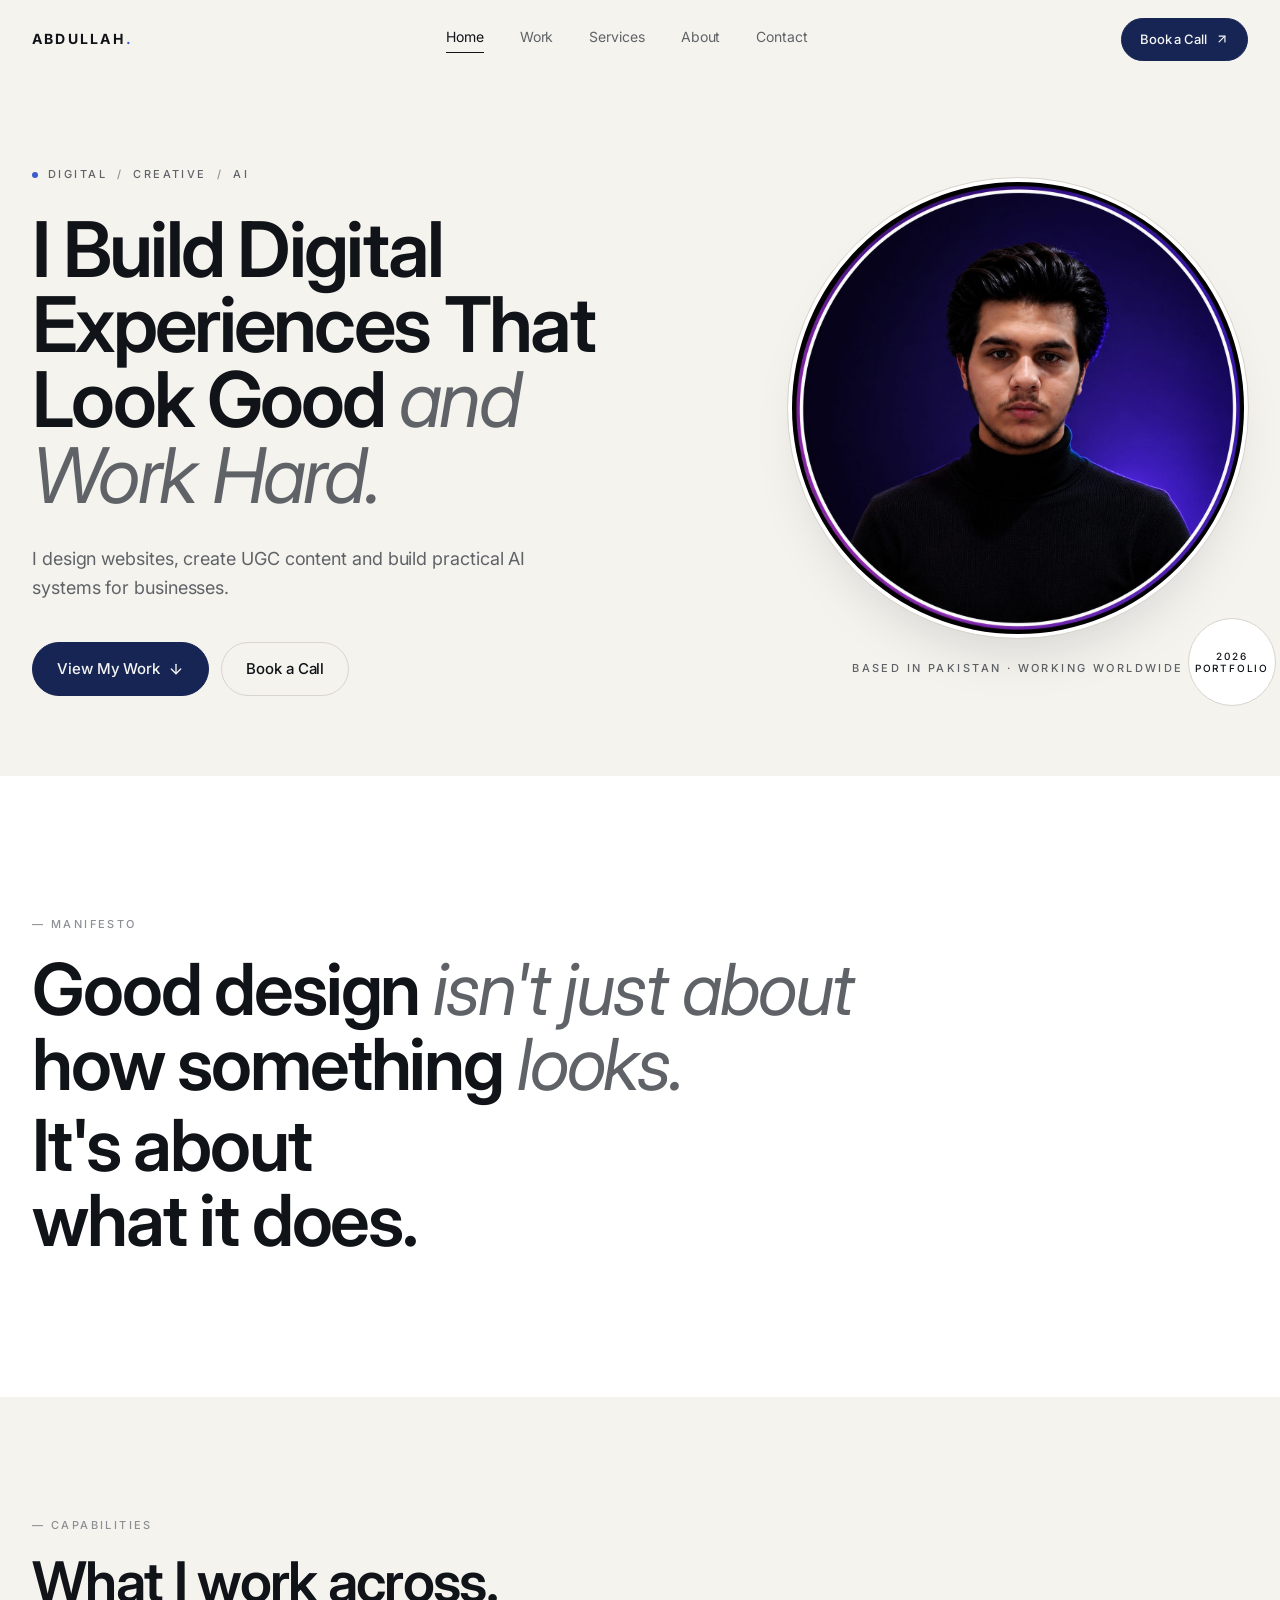
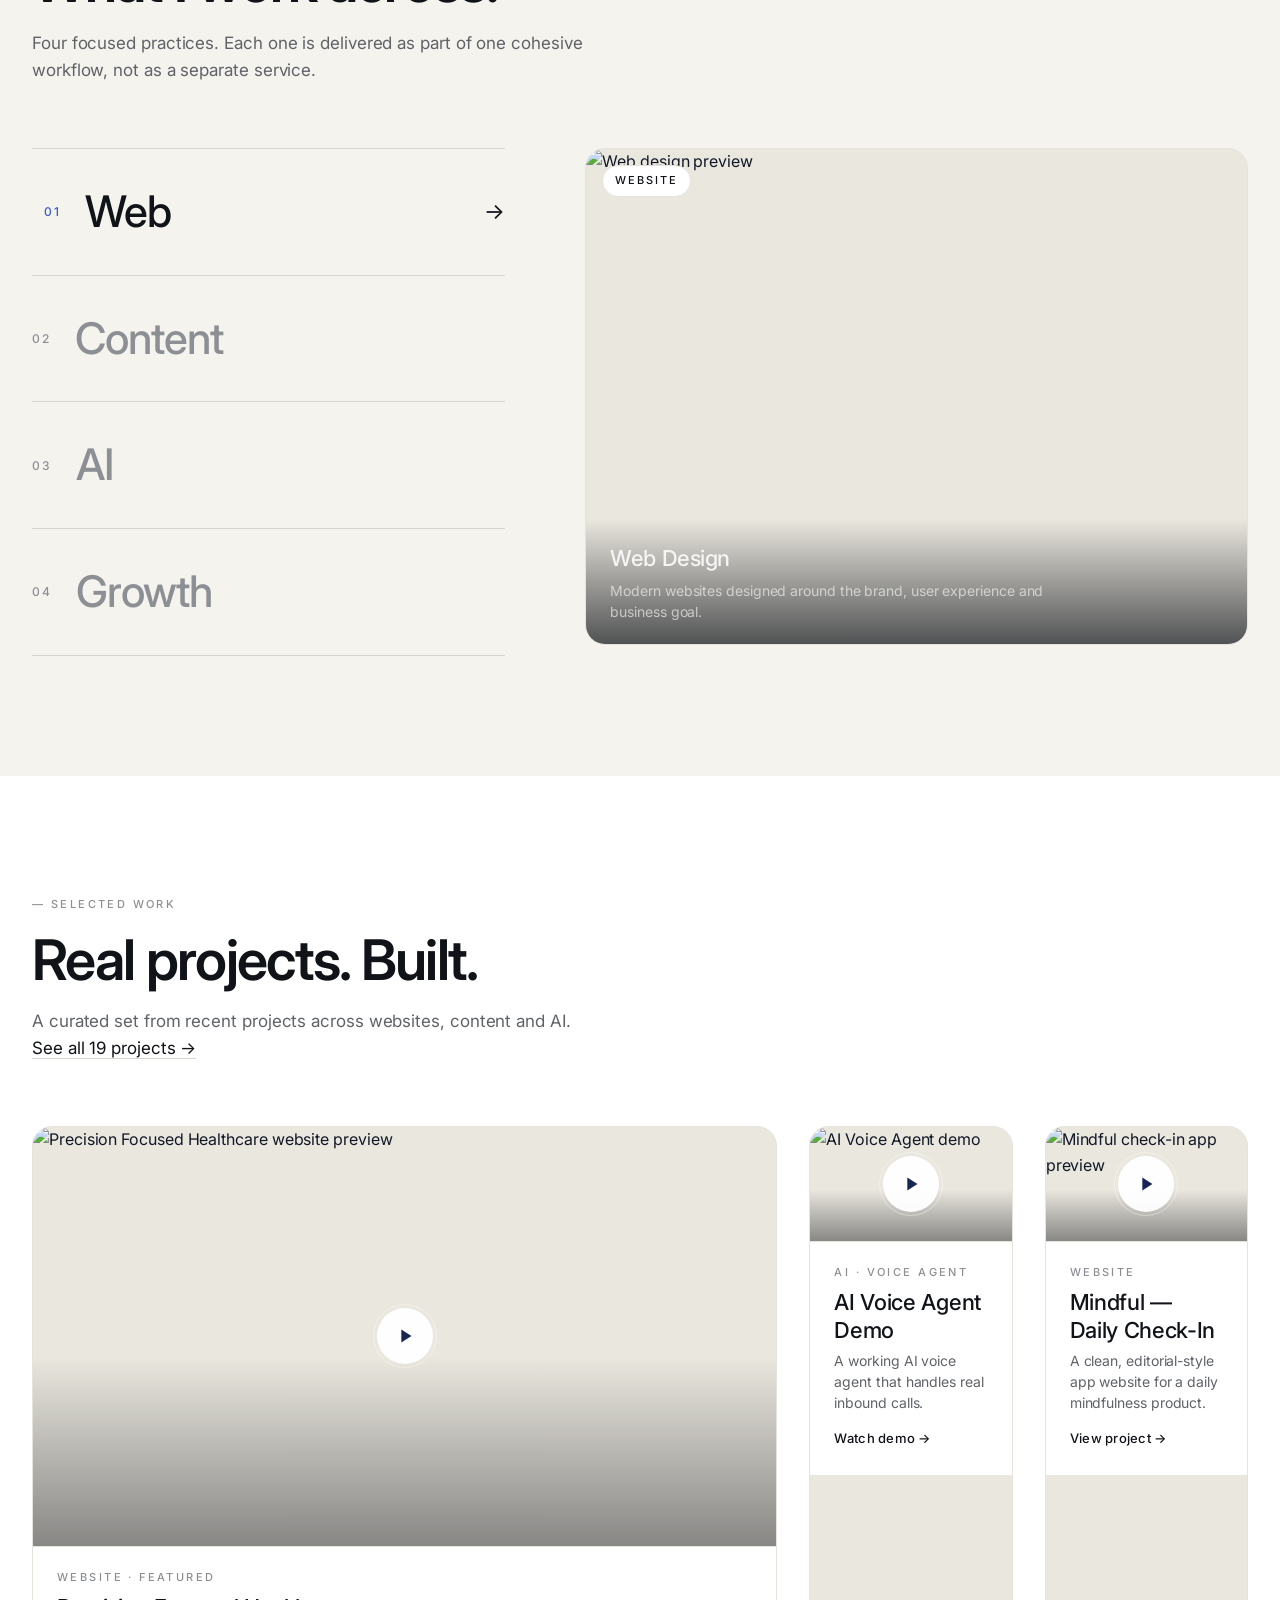
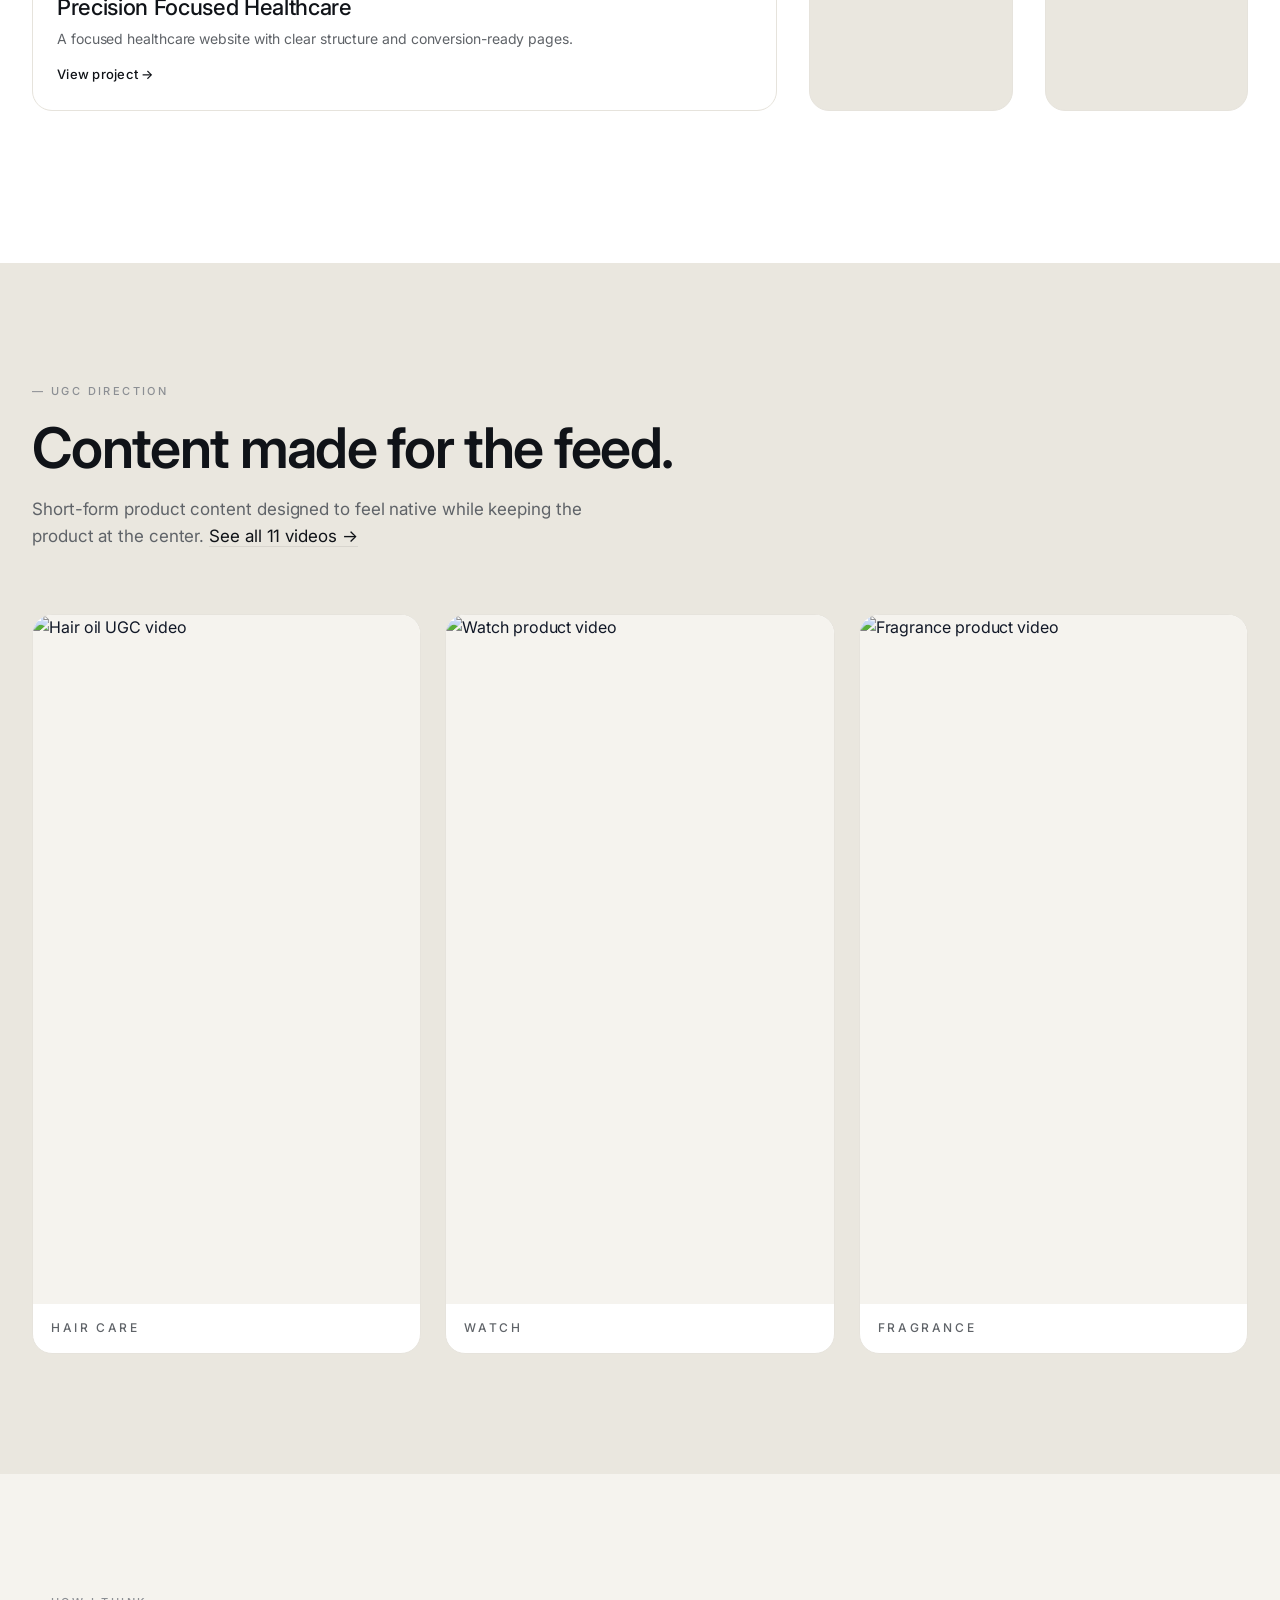
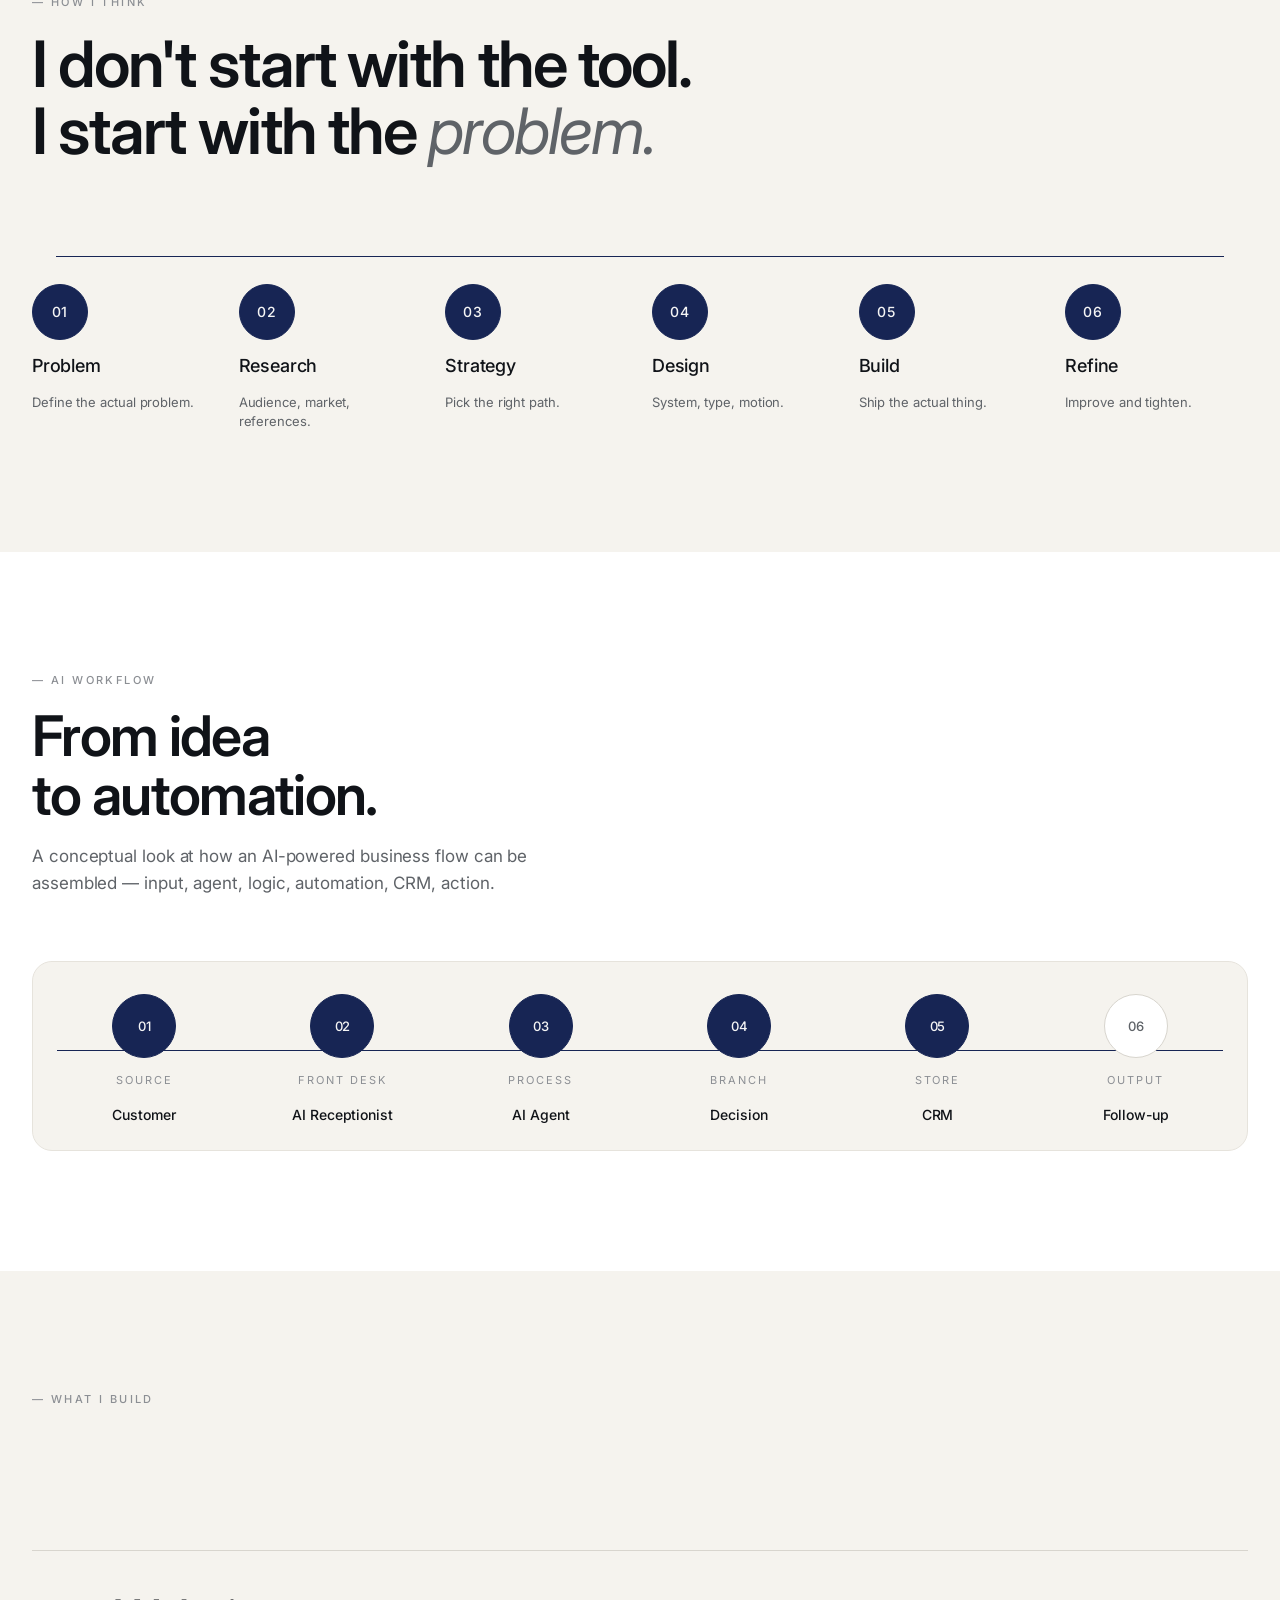
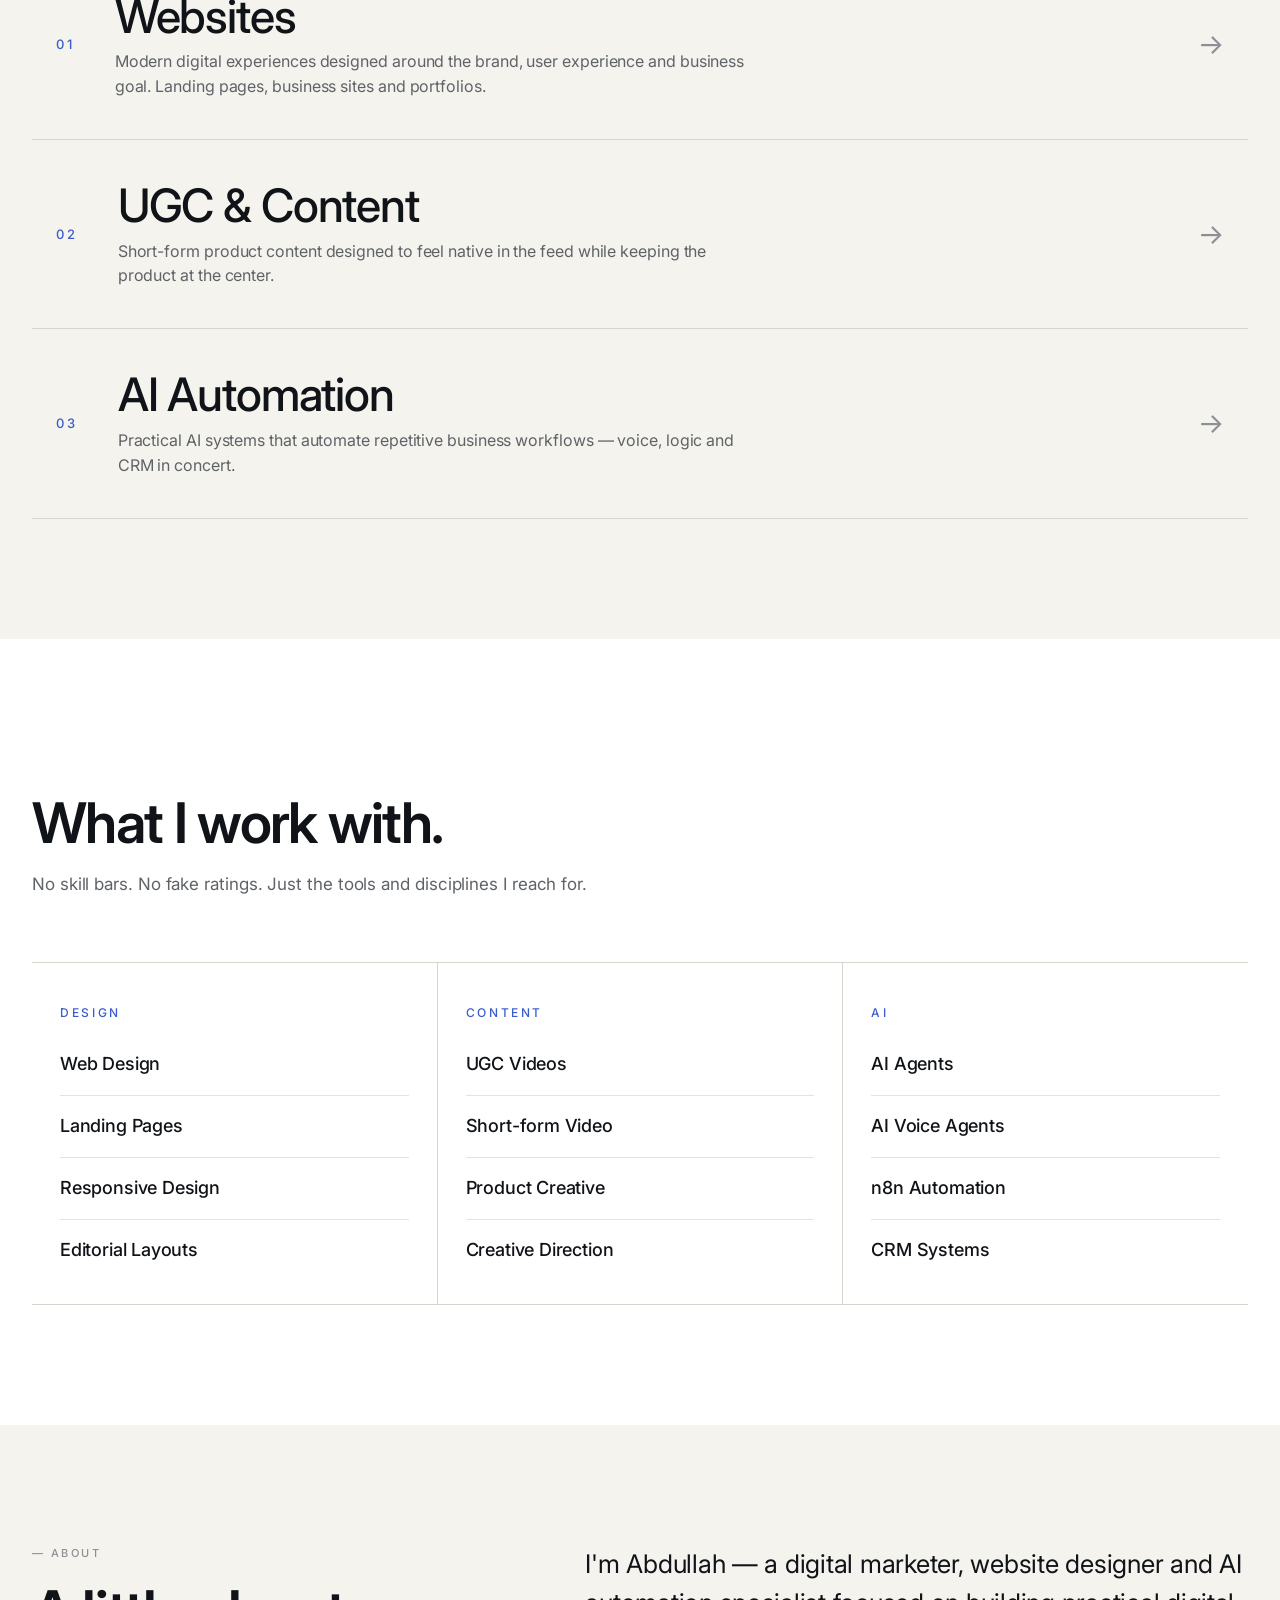
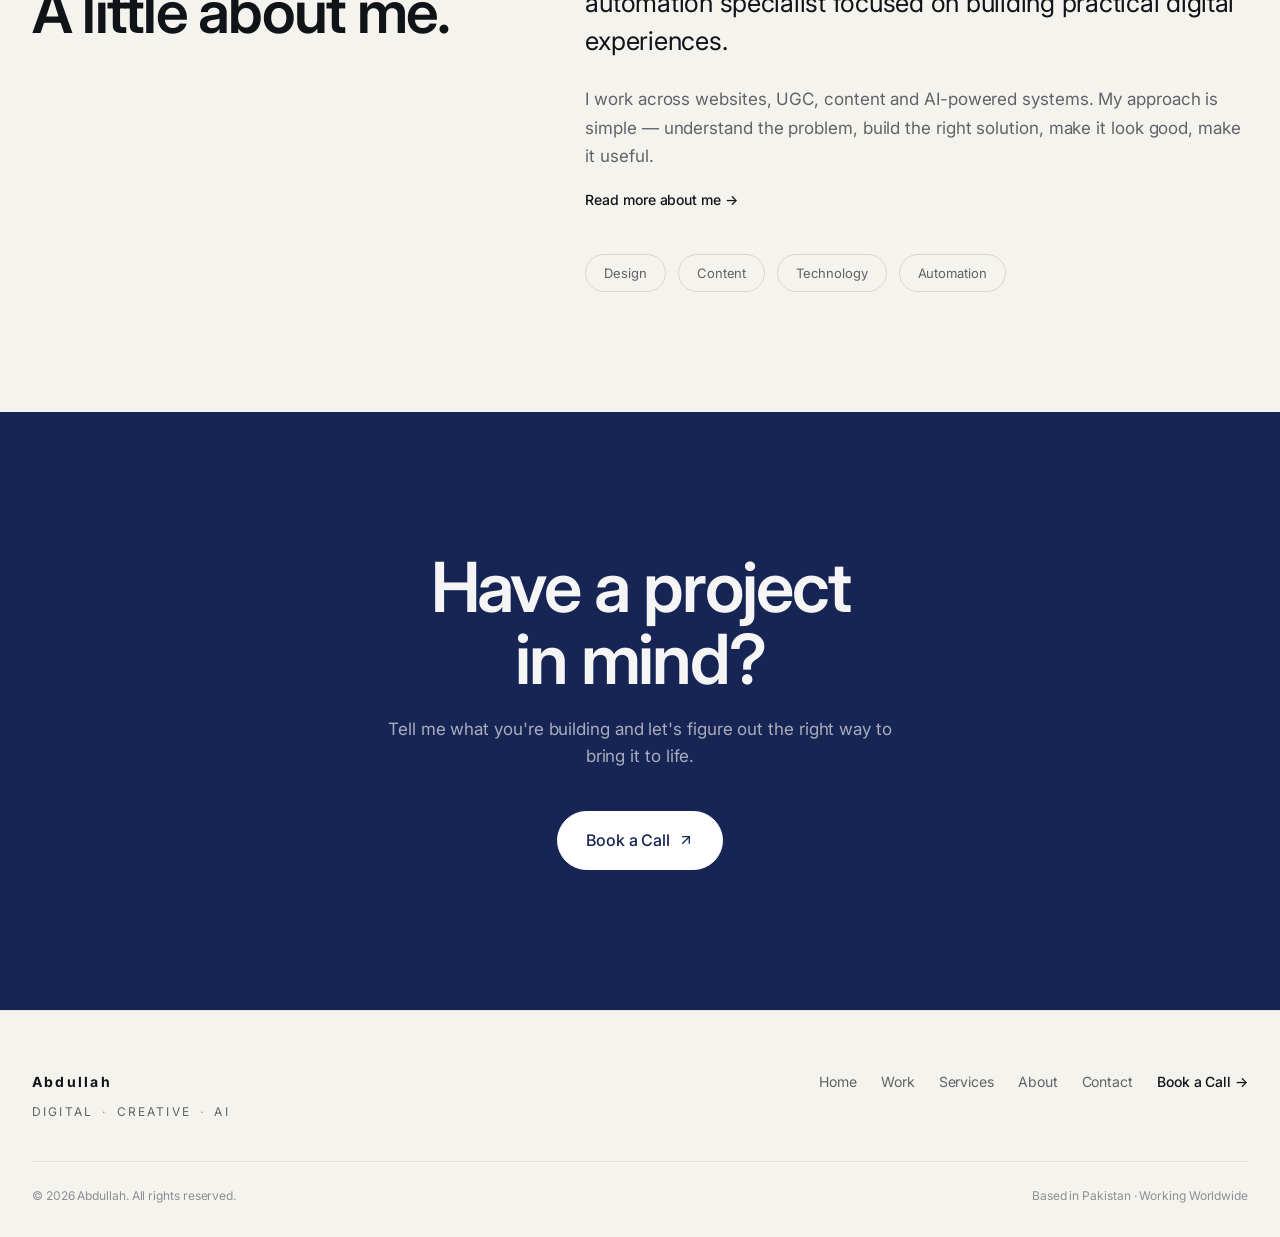
==== commit 42ed03f9: "Refactor: simplify to clean editorial system (remove GSAP, sticky, asymmetric reels, word cloud)" ====
--- a/index.html
+++ b/index.html
@@ -9,40 +9,25 @@
     <meta name="author" content="Abdullah" />
     <link rel="canonical" href="https://abdullah.studio/" />
 
-    <!-- Open Graph -->
     <meta property="og:type" content="website" />
     <meta property="og:title" content="Abdullah — Websites, UGC & AI Automation" />
     <meta property="og:description" content="Abdullah builds modern websites, UGC content and practical AI automation systems for businesses." />
     <meta property="og:url" content="https://abdullah.studio/" />
     <meta property="og:image" content="assets/profile.png" />
 
-    <!-- Twitter -->
     <meta name="twitter:card" content="summary_large_image" />
     <meta name="twitter:title" content="Abdullah — Websites, UGC & AI Automation" />
     <meta name="twitter:description" content="Abdullah builds modern websites, UGC content and practical AI automation systems for businesses." />
 
-    <!-- Favicon -->
-    <link rel="icon" type="image/svg+xml" href="data:image/svg+xml,%3Csvg xmlns='http://www.w3.org/2000/svg' viewBox='0 0 100 100'%3E%3Crect width='100' height='100' rx='20' fill='%23F5F3EE'/%3E%3Ctext x='50' y='66' font-family='Inter, sans-serif' font-size='52' font-weight='700' fill='%23172554' text-anchor='middle'%3EA%3C/text%3E%3C/svg%3E" />
-
-    <!-- Fonts -->
+    <link rel="icon" type="image/svg+xml" href="data:image/svg+xml,%3Csvg xmlns='http://www.w3.org/2000/svg' viewBox='0 0 100 100'%3E%3Crect width='%' height='100' rx='20' fill='%23F5F3EE'/%3E%3Ctext x='50' y='66' font-family='Inter, sans-serif' font-size='52' font-weight='700' fill='%23172554' text-anchor='middle'%3EA%3C/text%3E%3C/svg%3E" />
+
     <link rel="preconnect" href="https://fonts.googleapis.com" />
     <link rel="preconnect" href="https://fonts.gstatic.com" crossorigin />
     <link href="https://fonts.googleapis.com/css2?family=Inter:wght@300;400;500;600;700;800&display=swap" rel="stylesheet" />
 
-    <!-- GSAP + ScrollTrigger (animation engine for pinned sections, horizontal scroll, line draw, etc.) -->
-    <script defer src="https://cdnjs.cloudflare.com/ajax/libs/gsap/3.12.5/gsap.min.js"></script>
-    <script defer src="https://cdnjs.cloudflare.com/ajax/libs/gsap/3.12.5/ScrollTrigger.min.js"></script>
-
     <link rel="stylesheet" href="styles.css" />
 </head>
 <body>
-
-    <div class="cursor-glow" aria-hidden="true"></div>
-
-    <!-- Cursor micro-label (only on desktop) -->
-    <div class="cursor-label" id="cursorLabel" aria-hidden="true">
-        <span class="cursor-label-text">View</span>
-    </div>
 
     <!-- Navigation -->
     <header class="nav" id="nav">
@@ -81,48 +66,9 @@
 
     <main id="top">
 
-        <!-- SCROLL PROGRESS DIAGRAM -->
-        <aside class="scroll-progress" id="scrollProgress" aria-hidden="true">
-            <div class="sp-track">
-                <div class="sp-fill" id="spFill"></div>
-            </div>
-            <ol class="sp-markers">
-                <li class="sp-marker" data-section="manifesto" data-label="Manifesto"><span class="sp-dot"></span><span class="sp-num">01</span><span class="sp-label">Manifesto</span></li>
-                <li class="sp-marker" data-section="capabilities" data-label="Capabilities"><span class="sp-dot"></span><span class="sp-num">02</span><span class="sp-label">Capabilities</span></li>
-                <li class="sp-marker" data-section="featured" data-label="Selected Work"><span class="sp-dot"></span><span class="sp-num">03</span><span class="sp-label">Selected Work</span></li>
-                <li class="sp-marker" data-section="showcase" data-label="Showcase"><span class="sp-dot"></span><span class="sp-num">04</span><span class="sp-label">Showcase</span></li>
-                <li class="sp-marker" data-section="ugc" data-label="UGC Reel"><span class="sp-dot"></span><span class="sp-num">05</span><span class="sp-label">UGC Reel</span></li>
-                <li class="sp-marker" data-section="think" data-label="How I Think"><span class="sp-dot"></span><span class="sp-num">06</span><span class="sp-label">How I Think</span></li>
-                <li class="sp-marker" data-section="ai-system" data-label="AI System"><span class="sp-dot"></span><span class="sp-num">07</span><span class="sp-label">AI System</span></li>
-                <li class="sp-marker" data-section="services" data-label="Services"><span class="sp-dot"></span><span class="sp-num">08</span><span class="sp-label">Services</span></li>
-                <li class="sp-marker" data-section="toolkit" data-label="Toolkit"><span class="sp-dot"></span><span class="sp-num">09</span><span class="sp-label">Toolkit</span></li>
-                <li class="sp-marker" data-section="about" data-label="About"><span class="sp-dot"></span><span class="sp-num">10</span><span class="sp-label">About</span></li>
-                <li class="sp-marker" data-section="cta" data-label="Contact"><span class="sp-dot"></span><span class="sp-num">11</span><span class="sp-label">Contact</span></li>
-            </ol>
-        </aside>
-
-        <!-- ============================================
-             01 / HERO — with editorial annotations
-        ============================================ -->
-        <section class="hero" id="hero">
-            <!-- Editorial annotations (design-system marks, not sci-fi) -->
-            <div class="hero-annotation hero-ann-top" aria-hidden="true">
-                <span class="ann-label">01 / Hero</span>
-            </div>
-            <div class="hero-annotation hero-ann-coords" aria-hidden="true">
-                <span class="ann-line"></span>
-                <span class="ann-label">N 31.5° / E 74.3°</span>
-            </div>
-            <div class="hero-annotation hero-ann-dot" aria-hidden="true">
-                <span class="ann-dot"></span>
-                <span class="ann-label">PK · Remote</span>
-            </div>
-            <div class="hero-annotation hero-ann-mark" aria-hidden="true">
-                <span class="ann-cross"></span>
-                <span class="ann-label">2026</span>
-            </div>
-
-            <div class="container hero-inner">
+        <!-- ========== 01 / HERO ========== -->
+        <section class="hero">
+            <div class="container hero-grid">
                 <div class="hero-text">
                     <div class="eyebrow reveal" data-reveal-delay="0">
                         <span class="eyebrow-dot"></span>
@@ -132,7 +78,7 @@
                     <h1 class="hero-title reveal" data-reveal-delay="120">
                         I Build Digital<br />
                         Experiences That<br />
-                        <span class="hl">Look Good</span> <span class="hl-amp">and</span><br />
+                        Look Good <span style="font-weight:400;color:var(--text-2);font-style:italic;">and</span><br />
                         <span class="hl-soft">Work Hard.</span>
                     </h1>
 
@@ -141,7 +87,7 @@
                     </p>
 
                     <div class="hero-ctas reveal" data-reveal-delay="420">
-                        <a href="#showcase" class="btn btn-primary btn-lg">
+                        <a href="#featured" class="btn btn-primary btn-lg">
                             <span>View My Work</span>
                             <svg width="16" height="16" viewBox="0 0 24 24" fill="none" stroke="currentColor" stroke-width="2" stroke-linecap="round" stroke-linejoin="round" aria-hidden="true"><path d="M12 5v14"/><path d="m19 12-7 7-7-7"/></svg>
                         </a>
@@ -149,628 +95,370 @@
                             <span>Book a Call</span>
                         </a>
                     </div>
-
-                    <div class="hero-trust reveal" data-reveal-delay="560">
-                        <span>Available for freelance &amp; remote projects</span>
-                    </div>
-
-                    <div class="hero-services reveal" data-reveal-delay="680">
-                        <span class="hs-item">Website Creation</span>
-                        <span class="hs-sep">/</span>
-                        <span class="hs-item">UGC Content</span>
-                        <span class="hs-sep">/</span>
-                        <span class="hs-item">AI Automation</span>
-                    </div>
-                </div>
-
-                <div class="hero-portrait reveal-portrait" data-parallax="0.4">
+                </div>
+
+                <div class="hero-portrait reveal-portrait">
                     <div class="portrait-wrap">
-                        <div class="portrait-ring" aria-hidden="true"></div>
                         <img src="assets/profile.png" alt="Portrait of Abdullah" class="portrait-img" loading="eager" />
                     </div>
-                    <div class="portrait-meta">
-                        <span class="meta-line"></span>
-                        <span class="meta-text">Based in Pakistan · Working Worldwide</span>
-                    </div>
-                </div>
-            </div>
-
-            <!-- Scroll typography (BUILD. → BUILD DIGITAL → BUILD DIGITAL EXPERIENCES) -->
-            <div class="hero-scrolltype" aria-hidden="true">
-                <span class="st-text" data-st="0">Build.</span>
-                <span class="st-text" data-st="1">Build digital.</span>
-                <span class="st-text" data-st="2">Build digital experiences.</span>
-            </div>
-
-            <!-- Marquee (kept, but tightened) -->
-            <div class="hero-marquee" aria-hidden="true">
-                <div class="marquee-track">
-                    <span>Website Creation</span><span>·</span>
-                    <span>UGC &amp; Product Content</span><span>·</span>
-                    <span>AI Voice Agents</span><span>·</span>
-                    <span>CRM Automation</span><span>·</span>
-                    <span>n8n Workflows</span><span>·</span>
-                    <span>Editorial Web Design</span><span>·</span>
-                    <span>Website Creation</span><span>·</span>
-                    <span>UGC &amp; Product Content</span><span>·</span>
-                    <span>AI Voice Agents</span><span>·</span>
-                    <span>CRM Automation</span><span>·</span>
-                    <span>n8n Workflows</span><span>·</span>
-                    <span>Editorial Web Design</span><span>·</span>
-                </div>
-            </div>
-
-            <div class="scroll-indicator" id="scrollIndicator" aria-hidden="true">
-                <span>Scroll to explore</span>
-                <span class="scroll-indicator-line"></span>
-            </div>
-        </section>
-
-        <!-- ============================================
-             02 / MANIFESTO — line-by-line reveal
-        ============================================ -->
+                    <div class="portrait-meta">Based in Pakistan · Working Worldwide</div>
+                    <div class="hero-anno">2026<br />Portfolio</div>
+                </div>
+            </div>
+        </section>
+
+        <!-- ========== 02 / MANIFESTO ========== -->
         <section class="section section-manifesto" id="manifesto">
             <div class="container">
-                <div class="manifesto-eyebrow reveal">— 02 / Manifesto</div>
-                <h2 class="manifesto-title">
-                    <span class="m-line"><span>Good design</span></span>
-                    <span class="m-line"><span>isn't just about</span></span>
-                    <span class="m-line"><span class="m-italic">how something</span></span>
-                    <span class="m-line"><span class="m-italic">looks.</span></span>
-                    <span class="m-line m-break"><span>It's about</span></span>
-                    <span class="m-line"><span class="m-strong">what it does.</span></span>
+                <div class="section-eyebrow reveal">— Manifesto</div>
+                <h2 class="manifesto-title reveal">
+                    Good design <span class="m-italic">isn't just about</span><br />
+                    how something <span class="m-italic">looks.</span><br />
+                    <span class="m-break">It's about</span>
+                    what it does.
                 </h2>
-
-                <div class="manifesto-tags reveal">
-                    <span class="m-tag">Design</span>
-                    <span class="m-tag">Technology</span>
-                    <span class="m-tag">Content</span>
-                    <span class="m-tag">Automation</span>
-                </div>
-            </div>
-        </section>
-
-        <!-- ============================================
-             03 / CAPABILITIES — sticky pinned (desktop)
-        ============================================ -->
+            </div>
+        </section>
+
+        <!-- ========== 03 / CAPABILITIES (hover-swap) ========== -->
         <section class="section section-capabilities" id="capabilities">
             <div class="container">
-                <div class="cap-head">
-                    <div class="section-eyebrow reveal">— 03 / Capabilities</div>
-                    <h2 class="section-title reveal">What I Work Across</h2>
-                </div>
-
-                <div class="cap-pin">
-                    <div class="cap-left">
-                        <ol class="cap-list">
-                            <li class="cap-row is-active" data-cap="web">
-                                <span class="cap-no">01</span>
-                                <span class="cap-name">Web</span>
-                                <span class="cap-arrow">→</span>
-                            </li>
-                            <li class="cap-row" data-cap="content">
-                                <span class="cap-no">02</span>
-                                <span class="cap-name">Content</span>
-                                <span class="cap-arrow">→</span>
-                            </li>
-                            <li class="cap-row" data-cap="ai">
-                                <span class="cap-no">03</span>
-                                <span class="cap-name">AI</span>
-                                <span class="cap-arrow">→</span>
-                            </li>
-                            <li class="cap-row" data-cap="growth">
-                                <span class="cap-no">04</span>
-                                <span class="cap-name">Growth</span>
-                                <span class="cap-arrow">→</span>
-                            </li>
-                        </ol>
-                    </div>
-                    <div class="cap-right">
-                        <div class="cap-panel is-active" data-panel="web">
-                            <div class="cap-preview">
-                                <img src="https://i.ytimg.com/vi/MEr43Q2GdkM/maxresdefault.jpg" alt="Web design preview" loading="lazy" />
-                                <span class="cap-overlay-label">Website Preview</span>
-                            </div>
-                            <h3>Web Design</h3>
-                            <p>Modern websites designed around the brand, user experience and business goal. Landing pages, business sites and portfolios.</p>
-                        </div>
-                        <div class="cap-panel" data-panel="content">
-                            <div class="cap-preview">
-                                <img src="https://i.ytimg.com/vi/uk0Egv4TspY/maxresdefault.jpg" alt="UGC content preview" loading="lazy" />
-                                <span class="cap-overlay-label">UGC Vertical</span>
-                            </div>
-                            <h3>UGC &amp; Product Content</h3>
-                            <p>Short-form product content designed to feel native in the feed. Hair care, skincare, watch, fragrance and product verticals.</p>
-                        </div>
-                        <div class="cap-panel" data-panel="ai">
-                            <div class="cap-preview">
-                                <img src="https://i.ytimg.com/vi/r1W2g3Y0JAk/maxresdefault.jpg" alt="AI Voice Agent preview" loading="lazy" />
-                                <span class="cap-overlay-label">AI Voice Agent</span>
-                            </div>
-                            <h3>AI Systems</h3>
-                            <p>Practical AI workflows — voice agents, CRM logic, n8n automation — built to reduce repetitive work.</p>
-                        </div>
-                        <div class="cap-panel" data-panel="growth">
-                            <div class="cap-preview">
-                                <img src="https://i.ytimg.com/vi/4Xgy7b65lpg/maxresdefault.jpg" alt="CRM and Growth preview" loading="lazy" />
-                                <span class="cap-overlay-label">CRM &amp; Growth</span>
-                            </div>
-                            <h3>Growth &amp; Marketing</h3>
-                            <p>Digital marketing with AI — performance content, ad-ready creative and systems that compound.</p>
-                        </div>
-                    </div>
-                </div>
-            </div>
-        </section>
-
-        <!-- ============================================
-             04 / SELECTED WORK
-        ============================================ -->
+                <div class="section-head">
+                    <div class="section-eyebrow reveal">— Capabilities</div>
+                    <h2 class="section-title reveal">What I work across.</h2>
+                    <p class="section-sub reveal">Four focused practices. Each one is delivered as part of one cohesive workflow, not as a separate service.</p>
+                </div>
+
+                <div class="cap-grid">
+                    <div class="cap-list" id="capList">
+                        <button class="cap-row is-active" data-cap="web">
+                            <span class="cap-no">01</span>
+                            <span class="cap-name">Web</span>
+                            <span class="cap-arrow">→</span>
+                        </button>
+                        <button class="cap-row" data-cap="content">
+                            <span class="cap-no">02</span>
+                            <span class="cap-name">Content</span>
+                            <span class="cap-arrow">→</span>
+                        </button>
+                        <button class="cap-row" data-cap="ai">
+                            <span class="cap-no">03</span>
+                            <span class="cap-name">AI</span>
+                            <span class="cap-arrow">→</span>
+                        </button>
+                        <button class="cap-row" data-cap="growth">
+                            <span class="cap-no">04</span>
+                            <span class="cap-name">Growth</span>
+                            <span class="cap-arrow">→</span>
+                        </button>
+                    </div>
+
+                    <div class="cap-preview" id="capPreview">
+                        <span class="cap-preview-label" id="capLabel">Website</span>
+                        <div class="cap-preview-inner">
+                            <img data-cap-img="web" class="is-on" src="https://i.ytimg.com/vi/MEr43Q2GdkM/maxresdefault.jpg" alt="Web design preview" loading="lazy" />
+                            <img data-cap-img="content" src="https://i.ytimg.com/vi/uk0Egv4TspY/maxresdefault.jpg" alt="UGC content preview" loading="lazy" />
+                            <img data-cap-img="ai" src="https://i.ytimg.com/vi/r1W2g3Y0JAk/maxresdefault.jpg" alt="AI system preview" loading="lazy" />
+                            <img data-cap-img="growth" src="https://i.ytimg.com/vi/4Xgy7b65lpg/maxresdefault.jpg" alt="CRM and growth preview" loading="lazy" />
+                        </div>
+                        <div class="cap-preview-body">
+                            <h3 id="capTitle">Web Design</h3>
+                            <p id="capDesc">Modern websites designed around the brand, user experience and business goal.</p>
+                        </div>
+                    </div>
+                </div>
+            </div>
+        </section>
+
+        <!-- ========== 04 / SELECTED WORK (1 large + 2 secondary) ========== -->
         <section class="section section-featured" id="featured">
             <div class="container">
                 <div class="section-head">
-                    <div class="section-eyebrow reveal">— 04 / Selected Work</div>
+                    <div class="section-eyebrow reveal">— Selected Work</div>
                     <h2 class="section-title reveal">Real projects. Built.</h2>
                     <p class="section-sub reveal">A curated set from recent projects across websites, content and AI. <a href="work.html" class="text-link-inline">See all 19 projects →</a></p>
                 </div>
 
-                <div class="featured-grid">
-                    <article class="featured-card featured-large reveal" data-video-id="MEr43Q2GdkM" data-category="websites">
+                <div class="featured-main">
+                    <article class="work-card reveal" data-video-id="MEr43Q2GdkM">
                         <div class="thumb">
                             <img src="https://i.ytimg.com/vi/MEr43Q2GdkM/maxresdefault.jpg" alt="Precision Focused Healthcare website preview" loading="lazy" />
                             <button class="play-btn" aria-label="Play video"><svg width="22" height="22" viewBox="0 0 24 24" fill="currentColor" aria-hidden="true"><path d="M8 5v14l11-7z"/></svg></button>
                             <div class="thumb-overlay"></div>
                         </div>
-                        <div class="featured-meta">
-                            <span class="featured-cat">Website</span>
-                            <h3 class="featured-title">Precision Focused Healthcare</h3>
-                            <span class="featured-view">View project →</span>
+                        <div class="work-meta">
+                            <span class="work-cat">Website · Featured</span>
+                            <h3 class="work-title">Precision Focused Healthcare</h3>
+                            <p class="work-desc">A focused healthcare website with clear structure and conversion-ready pages.</p>
+                            <span class="work-link">View project →</span>
                         </div>
                     </article>
 
-                    <article class="featured-card reveal" data-video-id="wIqwLIjSB2E" data-category="websites">
-                        <div class="thumb">
-                            <img src="https://i.ytimg.com/vi/wIqwLIjSB2E/maxresdefault.jpg" alt="Mindful check-in app preview" loading="lazy" />
-                            <button class="play-btn" aria-label="Play video"><svg width="22" height="22" viewBox="0 0 24 24" fill="currentColor" aria-hidden="true"><path d="M8 5v14l11-7z"/></svg></button>
-                            <div class="thumb-overlay"></div>
-                        </div>
-                        <div class="featured-meta">
-                            <span class="featured-cat">Website</span>
-                            <h3 class="featured-title">Mindful — Daily Check-In</h3>
-                            <span class="featured-view">View project →</span>
-                        </div>
-                    </article>
-
-                    <article class="featured-card reveal" data-video-id="r1W2g3Y0JAk" data-category="ai">
-                        <div class="thumb">
-                            <img src="https://i.ytimg.com/vi/r1W2g3Y0JAk/maxresdefault.jpg" alt="AI Voice Agent demo preview" loading="lazy" />
-                            <button class="play-btn" aria-label="Play video"><svg width="22" height="22" viewBox="0 0 24 24" fill="currentColor" aria-hidden="true"><path d="M8 5v14l11-7z"/></svg></button>
-                            <div class="thumb-overlay"></div>
-                        </div>
-                        <div class="featured-meta">
-                            <span class="featured-cat">AI Voice Agent</span>
-                            <h3 class="featured-title">AI Voice Agent</h3>
-                            <span class="featured-view">Watch demo →</span>
-                        </div>
-                    </article>
-
-                    <article class="featured-card reveal" data-video-id="6DBikSIOahQ" data-category="ai">
-                        <div class="thumb">
-                            <img src="https://i.ytimg.com/vi/6DBikSIOahQ/maxresdefault.jpg" alt="AI Receptionist demo preview" loading="lazy" />
-                            <button class="play-btn" aria-label="Play video"><svg width="22" height="22" viewBox="0 0 24 24" fill="currentColor" aria-hidden="true"><path d="M8 5v14l11-7z"/></svg></button>
-                            <div class="thumb-overlay"></div>
-                        </div>
-                        <div class="featured-meta">
-                            <span class="featured-cat">AI Receptionist</span>
-                            <h3 class="featured-title">AI Receptionist</h3>
-                            <span class="featured-view">Watch demo →</span>
-                        </div>
-                    </article>
-                </div>
-            </div>
-        </section>
-
-        <!-- ============================================
-             05 / WEBSITE SHOWCASE — horizontal scroll
-        ============================================ -->
-        <section class="section section-showcase" id="showcase">
+                    <div class="featured-secondary">
+                        <article class="work-card reveal" data-video-id="r1W2g3Y0JAk">
+                            <div class="thumb">
+                                <img src="https://i.ytimg.com/vi/r1W2g3Y0JAk/maxresdefault.jpg" alt="AI Voice Agent demo" loading="lazy" />
+                                <button class="play-btn" aria-label="Play video"><svg width="22" height="22" viewBox="0 0 24 24" fill="currentColor" aria-hidden="true"><path d="M8 5v14l11-7z"/></svg></button>
+                                <div class="thumb-overlay"></div>
+                            </div>
+                            <div class="work-meta">
+                                <span class="work-cat">AI · Voice Agent</span>
+                                <h3 class="work-title">AI Voice Agent Demo</h3>
+                                <p class="work-desc">A working AI voice agent that handles real inbound calls.</p>
+                                <span class="work-link">Watch demo →</span>
+                            </div>
+                        </article>
+
+                        <article class="work-card reveal" data-video-id="wIqwLIjSB2E">
+                            <div class="thumb">
+                                <img src="https://i.ytimg.com/vi/wIqwLIjSB2E/maxresdefault.jpg" alt="Mindful check-in app preview" loading="lazy" />
+                                <button class="play-btn" aria-label="Play video"><svg width="22" height="22" viewBox="0 0 24 24" fill="currentColor" aria-hidden="true"><path d="M8 5v14l11-7z"/></svg></button>
+                                <div class="thumb-overlay"></div>
+                            </div>
+                            <div class="work-meta">
+                                <span class="work-cat">Website</span>
+                                <h3 class="work-title">Mindful — Daily Check-In</h3>
+                                <p class="work-desc">A clean, editorial-style app website for a daily mindfulness product.</p>
+                                <span class="work-link">View project →</span>
+                            </div>
+                        </article>
+                    </div>
+                </div>
+            </div>
+        </section>
+
+        <!-- ========== 05 / UGC (3 reels) ========== -->
+        <section class="section section-ugc" id="ugc">
             <div class="container">
                 <div class="section-head">
-                    <div class="section-eyebrow reveal">— 05 / Website Showcase</div>
-                    <h2 class="section-title reveal">Scroll through the work.</h2>
-                    <p class="section-sub reveal">A horizontal scroll through five website projects. Drag, scroll, or use the arrow keys.</p>
-                </div>
-            </div>
-
-            <div class="showcase-pin">
-                <div class="showcase-track" id="showcaseTrack">
-                    <article class="showcase-card" data-video-id="MEr43Q2GdkM">
-                        <div class="showcase-preview">
-                            <img src="https://i.ytimg.com/vi/MEr43Q2GdkM/maxresdefault.jpg" alt="Precision Focused Healthcare preview" loading="lazy" />
-                            <button class="play-btn" aria-label="Play video"><svg width="22" height="22" viewBox="0 0 24 24" fill="currentColor" aria-hidden="true"><path d="M8 5v14l11-7z"/></svg></button>
-                        </div>
-                        <div class="showcase-meta">
-                            <span class="showcase-cat">Website · 01</span>
-                            <h3 class="showcase-title">Precision Focused Healthcare</h3>
-                            <span class="showcase-link">View project →</span>
-                        </div>
-                    </article>
-                    <article class="showcase-card" data-video-id="wIqwLIjSB2E">
-                        <div class="showcase-preview">
-                            <img src="https://i.ytimg.com/vi/wIqwLIjSB2E/maxresdefault.jpg" alt="Mindful check-in app preview" loading="lazy" />
-                            <button class="play-btn" aria-label="Play video"><svg width="22" height="22" viewBox="0 0 24 24" fill="currentColor" aria-hidden="true"><path d="M8 5v14l11-7z"/></svg></button>
-                        </div>
-                        <div class="showcase-meta">
-                            <span class="showcase-cat">Website · 02</span>
-                            <h3 class="showcase-title">Mindful — Daily Check-In</h3>
-                            <span class="showcase-link">View project →</span>
-                        </div>
-                    </article>
-                    <article class="showcase-card" data-video-id="In9nWHJ5Gxw">
-                        <div class="showcase-preview">
-                            <img src="https://i.ytimg.com/vi/In9nWHJ5Gxw/maxresdefault.jpg" alt="Website Project 01 preview" loading="lazy" />
-                            <button class="play-btn" aria-label="Play video"><svg width="22" height="22" viewBox="0 0 24 24" fill="currentColor" aria-hidden="true"><path d="M8 5v14l11-7z"/></svg></button>
-                        </div>
-                        <div class="showcase-meta">
-                            <span class="showcase-cat">Website · 03</span>
-                            <h3 class="showcase-title">Website Project 01</h3>
-                            <span class="showcase-link">View project →</span>
-                        </div>
-                    </article>
-                    <article class="showcase-card" data-video-id="USwXixnEe1k">
-                        <div class="showcase-preview">
-                            <img src="https://i.ytimg.com/vi/USwXixnEe1k/maxresdefault.jpg" alt="Website Project 02 preview" loading="lazy" />
-                            <button class="play-btn" aria-label="Play video"><svg width="22" height="22" viewBox="0 0 24 24" fill="currentColor" aria-hidden="true"><path d="M8 5v14l11-7z"/></svg></button>
-                        </div>
-                        <div class="showcase-meta">
-                            <span class="showcase-cat">Website · 04</span>
-                            <h3 class="showcase-title">Website Project 02</h3>
-                            <span class="showcase-link">View project →</span>
-                        </div>
-                    </article>
-                    <article class="showcase-card" data-video-id="wR4eg1iAATs">
-                        <div class="showcase-preview">
-                            <img src="https://i.ytimg.com/vi/wR4eg1iAATs/maxresdefault.jpg" alt="Website Project 05 preview" loading="lazy" />
-                            <button class="play-btn" aria-label="Play video"><svg width="22" height="22" viewBox="0 0 24 24" fill="currentColor" aria-hidden="true"><path d="M8 5v14l11-7z"/></svg></button>
-                        </div>
-                        <div class="showcase-meta">
-                            <span class="showcase-cat">Website · 05</span>
-                            <h3 class="showcase-title">Website Project 05</h3>
-                            <span class="showcase-link">View project →</span>
-                        </div>
-                    </article>
-                </div>
-            </div>
-        </section>
-
-        <!-- ============================================
-             06 / UGC REEL WALL — asymmetric + parallax
-        ============================================ -->
-        <section class="section section-ugc-reel" id="ugc">
-            <div class="container">
-                <div class="section-head">
-                    <div class="section-eyebrow reveal">— 06 / UGC Direction</div>
+                    <div class="section-eyebrow reveal">— UGC Direction</div>
                     <h2 class="section-title reveal">Content made for the feed.</h2>
                     <p class="section-sub reveal">Short-form product content designed to feel native while keeping the product at the center. <a href="work.html#ugc" class="text-link-inline">See all 11 videos →</a></p>
                 </div>
-            </div>
-
-            <div class="ugc-reel">
-                <div class="ugc-reel-track" id="ugcReelTrack">
-                    <div class="ugc-reel-col ugc-reel-col-1">
-                        <article class="ugc-reel-item ugc-reel-tall reveal" data-video-id="7E-zWxOlALw" data-parallax-speed="0.25">
-                            <div class="ugc-reel-thumb"><img src="https://i.ytimg.com/vi/7E-zWxOlALw/maxresdefault.jpg" alt="Hair oil UGC" loading="lazy" /></div>
-                            <span class="ugc-reel-tag">Hair Care · 01</span>
-                        </article>
-                        <article class="ugc-reel-item reveal" data-video-id="XOl3vkg-HM8" data-parallax-speed="0.05">
-                            <div class="ugc-reel-thumb"><img src="https://i.ytimg.com/vi/XOl3vkg-HM8/maxresdefault.jpg" alt="Watch product" loading="lazy" /></div>
-                            <span class="ugc-reel-tag">Watch · 02</span>
-                        </article>
-                        <article class="ugc-reel-item reveal" data-video-id="5fAPOmSdLy0" data-parallax-speed="0.18">
-                            <div class="ugc-reel-thumb"><img src="https://i.ytimg.com/vi/5fAPOmSdLy0/maxresdefault.jpg" alt="Fragrance product" loading="lazy" /></div>
-                            <span class="ugc-reel-tag">Fragrance · 03</span>
-                        </article>
-                    </div>
-                    <div class="ugc-reel-col ugc-reel-col-2">
-                        <article class="ugc-reel-item reveal" data-video-id="uk0Egv4TspY" data-parallax-speed="0.10">
-                            <div class="ugc-reel-thumb"><img src="https://i.ytimg.com/vi/uk0Egv4TspY/maxresdefault.jpg" alt="Skincare UGC" loading="lazy" /></div>
-                            <span class="ugc-reel-tag">Skincare · 01</span>
-                        </article>
-                        <article class="ugc-reel-item ugc-reel-tall reveal" data-video-id="NwsMC_wqVPM" data-parallax-speed="0.30">
-                            <div class="ugc-reel-thumb"><img src="https://i.ytimg.com/vi/NwsMC_wqVPM/maxresdefault.jpg" alt="Watch featured" loading="lazy" /></div>
-                            <span class="ugc-reel-tag">Watch · 01</span>
-                        </article>
-                        <article class="ugc-reel-item reveal" data-video-id="cH_I_RODHzE" data-parallax-speed="0.08">
-                            <div class="ugc-reel-thumb"><img src="https://i.ytimg.com/vi/cH_I_RODHzE/maxresdefault.jpg" alt="Product ad" loading="lazy" /></div>
-                            <span class="ugc-reel-tag">Product Ad · 02</span>
-                        </article>
-                    </div>
-                    <div class="ugc-reel-col ugc-reel-col-3">
-                        <article class="ugc-reel-item reveal" data-video-id="nNY83tZYHNg" data-parallax-speed="0.12">
-                            <div class="ugc-reel-thumb"><img src="https://i.ytimg.com/vi/nNY83tZYHNg/maxresdefault.jpg" alt="Hair oil" loading="lazy" /></div>
-                            <span class="ugc-reel-tag">Hair Care · 02</span>
-                        </article>
-                        <article class="ugc-reel-item reveal" data-video-id="4ZG2_j5i7nk" data-parallax-speed="0.06">
-                            <div class="ugc-reel-thumb"><img src="https://i.ytimg.com/vi/4ZG2_j5i7nk/maxresdefault.jpg" alt="Watch product" loading="lazy" /></div>
-                            <span class="ugc-reel-tag">Watch · 03</span>
-                        </article>
-                        <article class="ugc-reel-item reveal" data-video-id="UWed2OYzINY" data-parallax-speed="0.22">
-                            <div class="ugc-reel-thumb"><img src="https://i.ytimg.com/vi/UWed2OYzINY/maxresdefault.jpg" alt="Fragrance" loading="lazy" /></div>
-                            <span class="ugc-reel-tag">Fragrance · 01</span>
-                        </article>
-                        <article class="ugc-reel-item reveal" data-video-id="osmQ1uB2PzE" data-parallax-speed="0.14">
-                            <div class="ugc-reel-thumb"><img src="https://i.ytimg.com/vi/osmQ1uB2PzE/maxresdefault.jpg" alt="Product ad" loading="lazy" /></div>
-                            <span class="ugc-reel-tag">Product Ad · 01</span>
-                        </article>
-                    </div>
-                </div>
-            </div>
-        </section>
-
-        <!-- ============================================
-             07 / HOW I THINK — animated process diagram
-        ============================================ -->
+
+                <div class="ugc-row">
+                    <article class="ugc-card reveal" data-video-id="7E-zWxOlALw">
+                        <div class="ugc-thumb">
+                            <img src="https://i.ytimg.com/vi/7E-zWxOlALw/maxresdefault.jpg" alt="Hair oil UGC video" loading="lazy" />
+                            <button class="play-btn small" aria-label="Play video"><svg width="18" height="18" viewBox="0 0 24 24" fill="currentColor" aria-hidden="true"><path d="M8 5v14l11-7z"/></svg></button>
+                        </div>
+                        <span class="ugc-tag">Hair Care</span>
+                    </article>
+
+                    <article class="ugc-card reveal" data-video-id="NwsMC_wqVPM">
+                        <div class="ugc-thumb">
+                            <img src="https://i.ytimg.com/vi/NwsMC_wqVPM/maxresdefault.jpg" alt="Watch product video" loading="lazy" />
+                            <button class="play-btn small" aria-label="Play video"><svg width="18" height="18" viewBox="0 0 24 24" fill="currentColor" aria-hidden="true"><path d="M8 5v14l11-7z"/></svg></button>
+                        </div>
+                        <span class="ugc-tag">Watch</span>
+                    </article>
+
+                    <article class="ugc-card reveal" data-video-id="UWed2OYzINY">
+                        <div class="ugc-thumb">
+                            <img src="https://i.ytimg.com/vi/UWed2OYzINY/maxresdefault.jpg" alt="Fragrance product video" loading="lazy" />
+                            <button class="play-btn small" aria-label="Play video"><svg width="18" height="18" viewBox="0 0 24 24" fill="currentColor" aria-hidden="true"><path d="M8 5v14l11-7z"/></svg></button>
+                        </div>
+                        <span class="ugc-tag">Fragrance</span>
+                    </article>
+                </div>
+            </div>
+        </section>
+
+        <!-- ========== 06 / HOW I THINK (process timeline) ========== -->
         <section class="section section-think" id="think">
             <div class="container">
                 <div class="think-head">
-                    <div class="section-eyebrow reveal">— 07 / How I Think</div>
+                    <div class="section-eyebrow reveal">— How I think</div>
                     <h2 class="think-title reveal">
-                        I don't start<br />
-                        with the tool.<br />
-                        I start with<br />
-                        the <span class="think-italic">problem.</span>
+                        I don't start with the tool.<br />
+                        I start with the <span class="t-italic">problem.</span>
                     </h2>
                 </div>
 
-                <div class="think-diagram">
-                    <svg class="think-svg" id="thinkSvg" viewBox="0 0 900 720" preserveAspectRatio="xMidYMid meet" aria-hidden="true">
-                        <line class="td-line" x1="80" y1="60" x2="80" y2="660" />
-                        <line class="td-line-fill" x1="80" y1="60" x2="80" y2="660" />
-                        <circle class="td-pulse" cx="80" cy="60" r="5" />
-
-                        <g class="td-node" data-node="1">
-                            <circle class="td-co" cx="80" cy="60" r="14" />
-                            <text class="td-no" x="80" y="65" text-anchor="middle">01</text>
-                            <text class="td-label" x="120" y="55">Problem</text>
-                            <text class="td-desc" x="120" y="76">Define the actual problem.</text>
-                        </g>
-                        <g class="td-node" data-node="2">
-                            <circle class="td-co" cx="80" cy="170" r="14" />
-                            <text class="td-no" x="80" y="175" text-anchor="middle">02</text>
-                            <text class="td-label" x="120" y="165">Research</text>
-                            <text class="td-desc" x="120" y="186">Audience, market, references.</text>
-                        </g>
-                        <g class="td-node" data-node="3">
-                            <circle class="td-co" cx="80" cy="280" r="14" />
-                            <text class="td-no" x="80" y="285" text-anchor="middle">03</text>
-                            <text class="td-label" x="120" y="275">Strategy</text>
-                            <text class="td-desc" x="120" y="296">Pick the right path.</text>
-                        </g>
-                        <g class="td-node" data-node="4">
-                            <circle class="td-co" cx="80" cy="390" r="14" />
-                            <text class="td-no" x="80" y="395" text-anchor="middle">04</text>
-                            <text class="td-label" x="120" y="385">Design</text>
-                            <text class="td-desc" x="120" y="406">System, type, motion.</text>
-                        </g>
-                        <g class="td-node" data-node="5">
-                            <circle class="td-co" cx="80" cy="500" r="14" />
-                            <text class="td-no" x="80" y="505" text-anchor="middle">05</text>
-                            <text class="td-label" x="120" y="495">Build</text>
-                            <text class="td-desc" x="120" y="516">Ship the actual thing.</text>
-                        </g>
-                        <g class="td-node" data-node="6">
-                            <circle class="td-co" cx="80" cy="610" r="14" />
-                            <text class="td-no" x="80" y="615" text-anchor="middle">06</text>
-                            <text class="td-label" x="120" y="605">Refine</text>
-                            <text class="td-desc" x="120" y="626">Improve and tighten.</text>
-                        </g>
-                        <g class="td-node" data-node="7">
-                            <circle class="td-co td-co-final" cx="80" cy="700" r="14" />
-                            <text class="td-no" x="80" y="705" text-anchor="middle">07</text>
-                            <text class="td-label td-label-final" x="120" y="695">Result</text>
-                        </g>
-                    </svg>
-                </div>
-            </div>
-        </section>
-
-        <!-- ============================================
-             08 / AI AUTOMATION ARCHITECTURE — interactive
-        ============================================ -->
-        <section class="section section-ai-system" id="ai-system">
-            <div class="container">
-                <div class="ai-sys-head">
-                    <div class="section-eyebrow reveal">— 08 / AI System</div>
+                <div class="think-timeline" id="thinkTimeline">
+                    <div class="think-step" data-step="1">
+                        <span class="think-no">01</span>
+                        <span class="think-name">Problem</span>
+                        <span class="think-desc">Define the actual problem.</span>
+                    </div>
+                    <div class="think-step" data-step="2">
+                        <span class="think-no">02</span>
+                        <span class="think-name">Research</span>
+                        <span class="think-desc">Audience, market, references.</span>
+                    </div>
+                    <div class="think-step" data-step="3">
+                        <span class="think-no">03</span>
+                        <span class="think-name">Strategy</span>
+                        <span class="think-desc">Pick the right path.</span>
+                    </div>
+                    <div class="think-step" data-step="4">
+                        <span class="think-no">04</span>
+                        <span class="think-name">Design</span>
+                        <span class="think-desc">System, type, motion.</span>
+                    </div>
+                    <div class="think-step" data-step="5">
+                        <span class="think-no">05</span>
+                        <span class="think-name">Build</span>
+                        <span class="think-desc">Ship the actual thing.</span>
+                    </div>
+                    <div class="think-step" data-step="6">
+                        <span class="think-no">06</span>
+                        <span class="think-name">Refine</span>
+                        <span class="think-desc">Improve and tighten.</span>
+                    </div>
+                </div>
+            </div>
+        </section>
+
+        <!-- ========== 07 / AI WORKFLOW ========== -->
+        <section class="section section-ai" id="ai">
+            <div class="container">
+                <div class="ai-head">
+                    <div class="section-eyebrow reveal">— AI Workflow</div>
                     <h2 class="section-title reveal">From idea<br />to automation.</h2>
                     <p class="section-sub reveal">A conceptual look at how an AI-powered business flow can be assembled — input, agent, logic, automation, CRM, action.</p>
                 </div>
 
-                <div class="ai-flow-wrap">
-                    <div class="ai-flow-stage">
-                        <svg class="ai-flow-svg" id="aiFlowSvg" viewBox="0 0 760 520" preserveAspectRatio="xMidYMid meet" aria-hidden="true">
-                            <!-- Path connecting all nodes -->
-                            <path class="af-path" d="M 80 80 L 680 80 L 680 180 L 80 180 L 80 280 L 680 280 L 680 380 L 80 380 L 80 440" />
-                            <path class="af-path-fill" d="M 80 80 L 680 80 L 680 180 L 80 180 L 80 280 L 680 280 L 680 380 L 80 380 L 80 440" />
-                            <circle class="af-signal" r="4" />
-                        </svg>
-
-                        <div class="af-nodes">
-                            <div class="af-node" data-step="user" data-tip="The source — a website visitor, lead, or customer."><span>User</span></div>
-                            <div class="af-node" data-step="input" data-tip="The first signal — a form, message, or trigger event."><span>Input</span></div>
-                            <div class="af-node" data-step="agent" data-tip="Processes incoming data and decides the response."><span>AI Agent</span></div>
-                            <div class="af-node" data-step="logic" data-tip="Applies business rules and conditional logic."><span>Logic</span></div>
-                            <div class="af-node" data-step="automation" data-tip="Triggers actions based on the agent's decision."><span>Automation</span></div>
-                            <div class="af-node" data-step="crm" data-tip="Stores and organizes customer information."><span>CRM / DB</span></div>
-                            <div class="af-node" data-step="action" data-tip="Final action — reply, follow-up, alert, or task."><span>Action</span></div>
-                        </div>
-
-                        <div class="af-tooltip" id="afTooltip" aria-hidden="true">
-                            <span class="af-tooltip-title"></span>
-                            <span class="af-tooltip-desc"></span>
-                        </div>
-                    </div>
-
-                    <!-- Secondary flow (Lead → CRM) -->
-                    <div class="ai-flow-secondary">
-                        <h3 class="af-sec-title">Lead-to-CRM pipeline</h3>
-                        <div class="af-sec-track">
-                            <div class="af-sec-node" data-tip="A new inbound lead."><span>Lead</span></div>
-                            <div class="af-sec-arrow">→</div>
-                            <div class="af-sec-node" data-tip="Background check, qualification research."><span>Research</span></div>
-                            <div class="af-sec-arrow">→</div>
-                            <div class="af-sec-node" data-tip="Score and qualify the lead."><span>Qualify</span></div>
-                            <div class="af-sec-arrow">→</div>
-                            <div class="af-sec-node" data-tip="Outreach via email or chat."><span>Outreach</span></div>
-                            <div class="af-sec-arrow">→</div>
-                            <div class="af-sec-node" data-tip="Scheduled follow-up sequence."><span>Follow-up</span></div>
-                            <div class="af-sec-arrow">→</div>
-                            <div class="af-sec-node af-sec-final" data-tip="Synced into the CRM."><span>CRM</span></div>
-                        </div>
-                    </div>
-                </div>
-            </div>
-        </section>
-
-        <!-- ============================================
-             09 / SERVICES — large editorial rows, pinned heading
-        ============================================ -->
+                <div class="ai-flow" id="aiFlow">
+                    <div class="ai-step" data-step="1">
+                        <span class="ai-bubble">01</span>
+                        <span class="ai-tag">Source</span>
+                        <span class="ai-name">Customer</span>
+                    </div>
+                    <div class="ai-step" data-step="2">
+                        <span class="ai-bubble">02</span>
+                        <span class="ai-tag">Front Desk</span>
+                        <span class="ai-name">AI Receptionist</span>
+                    </div>
+                    <div class="ai-step" data-step="3">
+                        <span class="ai-bubble">03</span>
+                        <span class="ai-tag">Process</span>
+                        <span class="ai-name">AI Agent</span>
+                    </div>
+                    <div class="ai-step" data-step="4">
+                        <span class="ai-bubble">04</span>
+                        <span class="ai-tag">Branch</span>
+                        <span class="ai-name">Decision</span>
+                    </div>
+                    <div class="ai-step" data-step="5">
+                        <span class="ai-bubble">05</span>
+                        <span class="ai-tag">Store</span>
+                        <span class="ai-name">CRM</span>
+                    </div>
+                    <div class="ai-step" data-step="6">
+                        <span class="ai-bubble">06</span>
+                        <span class="ai-tag">Output</span>
+                        <span class="ai-name">Follow-up</span>
+                    </div>
+                </div>
+            </div>
+        </section>
+
+        <!-- ========== 08 / SERVICES ========== -->
         <section class="section section-services" id="services">
             <div class="container">
                 <div class="section-head">
-                    <div class="section-eyebrow reveal">— 09 / What I Build</div>
+                    <div class="section-eyebrow reveal">— What I build</div>
                     <h2 class="section-title reveal">Three focused practices.</h2>
                 </div>
 
-                <div class="svc-stack">
-                    <article class="svc-row" id="svc-1">
-                        <div class="svc-row-no">01</div>
-                        <div class="svc-row-body">
-                            <h3 class="svc-row-title">Websites</h3>
-                            <p class="svc-row-desc">Modern digital experiences designed around the brand, user experience and business goal.</p>
-                            <ul class="svc-row-list">
-                                <li>Landing Pages</li>
-                                <li>Business Websites</li>
-                                <li>Portfolio Websites</li>
-                                <li>Conversion-focused Pages</li>
-                            </ul>
-                            <a href="work.html#websites" class="svc-row-link">Explore work →</a>
-                        </div>
-                    </article>
-                    <article class="svc-row" id="svc-2">
-                        <div class="svc-row-no">02</div>
-                        <div class="svc-row-body">
-                            <h3 class="svc-row-title">UGC &amp; Content</h3>
-                            <p class="svc-row-desc">Short-form product content designed to feel native in the feed while keeping the product at the center.</p>
-                            <ul class="svc-row-list">
-                                <li>UGC Videos</li>
-                                <li>Product Ads</li>
-                                <li>Social Media Content</li>
-                                <li>Multi-category Direction</li>
-                            </ul>
-                            <a href="work.html#ugc" class="svc-row-link">Explore work →</a>
-                        </div>
-                    </article>
-                    <article class="svc-row" id="svc-3">
-                        <div class="svc-row-no">03</div>
-                        <div class="svc-row-body">
-                            <h3 class="svc-row-title">AI Automation</h3>
-                            <p class="svc-row-desc">Practical AI systems that automate repetitive business workflows — voice, logic, and CRM in concert.</p>
-                            <ul class="svc-row-list">
-                                <li>AI Voice Agents</li>
-                                <li>AI Receptionists</li>
-                                <li>CRM Systems</li>
-                                <li>n8n Automation</li>
-                            </ul>
-                            <a href="work.html#ai" class="svc-row-link">Explore work →</a>
-                        </div>
-                    </article>
-                </div>
-            </div>
-        </section>
-
-        <!-- ============================================
-             10 / TOOLKIT — typography grid
-        ============================================ -->
+                <div class="svc-list">
+                    <a href="work.html#websites" class="svc-row">
+                        <span class="svc-no">01</span>
+                        <div>
+                            <h3 class="svc-name">Websites</h3>
+                            <p class="svc-desc">Modern digital experiences designed around the brand, user experience and business goal. Landing pages, business sites and portfolios.</p>
+                        </div>
+                        <span class="svc-arrow">→</span>
+                    </a>
+                    <a href="work.html#ugc" class="svc-row">
+                        <span class="svc-no">02</span>
+                        <div>
+                            <h3 class="svc-name">UGC &amp; Content</h3>
+                            <p class="svc-desc">Short-form product content designed to feel native in the feed while keeping the product at the center.</p>
+                        </div>
+                        <span class="svc-arrow">→</span>
+                    </a>
+                    <a href="work.html#ai" class="svc-row">
+                        <span class="svc-no">03</span>
+                        <div>
+                            <h3 class="svc-name">AI Automation</h3>
+                            <p class="svc-desc">Practical AI systems that automate repetitive business workflows — voice, logic and CRM in concert.</p>
+                        </div>
+                        <span class="svc-arrow">→</span>
+                    </a>
+                </div>
+            </div>
+        </section>
+
+        <!-- ========== 09 / TOOLKIT (3 columns) ========== -->
         <section class="section section-toolkit" id="toolkit">
             <div class="container">
                 <div class="section-head">
-                    <div class="section-eyebrow reveal">— 10 / Tools &amp; Capabilities</div>
+                    <div class="section-eyebrow reveal">— Tools &amp; Capabilities</div>
                     <h2 class="section-title reveal">What I work with.</h2>
                     <p class="section-sub reveal">No skill bars. No fake ratings. Just the tools and disciplines I reach for.</p>
                 </div>
 
-                <div class="tk-cloud">
-                    <span class="tk-word tk-lg">Web Design</span>
-                    <span class="tk-word">Responsive Design</span>
-                    <span class="tk-word tk-mid">Landing Pages</span>
-                    <span class="tk-word">Editorial Layouts</span>
-                    <span class="tk-word tk-lg">UGC</span>
-                    <span class="tk-word">Short-form Video</span>
-                    <span class="tk-word tk-mid">Product Content</span>
-                    <span class="tk-word">Creative Direction</span>
-                    <span class="tk-word tk-lg">AI Agents</span>
-                    <span class="tk-word">n8n</span>
-                    <span class="tk-word tk-mid">CRM Systems</span>
-                    <span class="tk-word">Automation</span>
-                    <span class="tk-word">AI Voice Agents</span>
-                    <span class="tk-word tk-lg">Digital Marketing</span>
-                    <span class="tk-word">Creative Strategy</span>
-                    <span class="tk-word tk-mid">Performance Content</span>
-                    <span class="tk-word">Brand Systems</span>
-                </div>
-            </div>
-        </section>
-
-        <!-- ============================================
-             11 / ABOUT — editorial two-column
-        ============================================ -->
+                <div class="tk-grid">
+                    <div class="tk-col reveal">
+                        <span class="tk-col-head">Design</span>
+                        <ul class="tk-list">
+                            <li>Web Design</li>
+                            <li>Landing Pages</li>
+                            <li>Responsive Design</li>
+                            <li>Editorial Layouts</li>
+                        </ul>
+                    </div>
+                    <div class="tk-col reveal">
+                        <span class="tk-col-head">Content</span>
+                        <ul class="tk-list">
+                            <li>UGC Videos</li>
+                            <li>Short-form Video</li>
+                            <li>Product Creative</li>
+                            <li>Creative Direction</li>
+                        </ul>
+                    </div>
+                    <div class="tk-col reveal">
+                        <span class="tk-col-head">AI</span>
+                        <ul class="tk-list">
+                            <li>AI Agents</li>
+                            <li>AI Voice Agents</li>
+                            <li>n8n Automation</li>
+                            <li>CRM Systems</li>
+                        </ul>
+                    </div>
+                </div>
+            </div>
+        </section>
+
+        <!-- ========== 10 / ABOUT ========== -->
         <section class="section section-about" id="about">
             <div class="container">
                 <div class="about-grid">
                     <div class="about-left">
-                        <div class="section-eyebrow reveal">— 11 / About</div>
+                        <div class="section-eyebrow reveal">— About</div>
                         <h2 class="about-title reveal">A little about me.</h2>
-                        <p class="about-loc reveal">Based in Pakistan · Working worldwide.</p>
                     </div>
                     <div class="about-right">
                         <p class="about-large reveal">I'm Abdullah — a digital marketer, website designer and AI automation specialist focused on building practical digital experiences.</p>
                         <p class="about-medium reveal">I work across websites, UGC, content and AI-powered systems. My approach is simple — understand the problem, build the right solution, make it look good, make it useful.</p>
-                        <a href="about.html" class="text-link">Read more about me →</a>
-
-                        <div class="about-timeline">
-                            <span class="at-step">Idea</span>
-                            <span class="at-arrow">→</span>
-                            <span class="at-step">Design</span>
-                            <span class="at-arrow">→</span>
-                            <span class="at-step">Build</span>
-                            <span class="at-arrow">→</span>
-                            <span class="at-step">Launch</span>
-                            <span class="at-arrow">→</span>
-                            <span class="at-step at-step-last">Improve</span>
-                        </div>
-                    </div>
-                </div>
-
-                <div class="about-cert-mini">
-                    <div class="cert-mini">
-                        <span class="cm-num">01</span>
-                        <div><h4>Digital Marketing with AI</h4><p>Career Institute · 2025</p></div>
-                    </div>
-                    <div class="cert-mini">
-                        <span class="cm-num">02</span>
-                        <div><h4>n8n: No Code AI Agent Builder</h4><p>Simplilearn SkillUp · 2026</p></div>
-                    </div>
-                    <a href="about.html#certs" class="text-link">View certificates →</a>
-                </div>
-            </div>
-        </section>
-
-        <!-- ============================================
-             12 / FINAL CTA
-        ============================================ -->
+                        <a href="about.html" class="text-link reveal">Read more about me →</a>
+
+                        <div class="about-tags reveal">
+                            <span class="about-tag">Design</span>
+                            <span class="about-tag">Content</span>
+                            <span class="about-tag">Technology</span>
+                            <span class="about-tag">Automation</span>
+                        </div>
+                    </div>
+                </div>
+            </div>
+        </section>
+
+        <!-- ========== 11 / CTA ========== -->
         <section class="section section-cta" id="cta">
-            <div class="container cta-inner">
-                <div class="cta-eyebrow reveal">— 12 / Get in touch</div>
+            <div class="container">
                 <h2 class="cta-title reveal">Have a project<br />in mind?</h2>
                 <p class="cta-sub reveal">Tell me what you're building and let's figure out the right way to bring it to life.</p>
                 <div class="cta-buttons reveal">
@@ -778,9 +466,6 @@
                         <span>Book a Call</span>
                         <svg width="16" height="16" viewBox="0 0 24 24" fill="none" stroke="currentColor" stroke-width="2" stroke-linecap="round" stroke-linejoin="round" aria-hidden="true"><path d="M7 17 17 7"/><path d="M7 7h10v10"/></svg>
                     </a>
-                    <a href="contact.html" class="btn btn-outline-light btn-xl">
-                        <span>Contact</span>
-                    </a>
                 </div>
             </div>
         </section>
@@ -788,7 +473,7 @@
 
     <!-- FOOTER -->
     <footer class="footer">
-        <div class="container footer-inner">
+        <div class="container">
             <div class="footer-top">
                 <div class="footer-brand">
                     <div class="footer-name">Abdullah</div>
@@ -805,7 +490,7 @@
             </div>
             <div class="footer-bottom">
                 <span>© 2026 Abdullah. All rights reserved.</span>
-                <span class="footer-loc">Based in Pakistan · Working Worldwide</span>
+                <span>Based in Pakistan · Working Worldwide</span>
             </div>
         </div>
     </footer>
@@ -821,27 +506,13 @@
         </div>
     </div>
 
-    <!-- CERTIFICATE MODAL -->
-    <div class="modal modal-cert" id="certModal" role="dialog" aria-modal="true" aria-label="Certificate viewer" hidden>
-        <div class="modal-backdrop" data-close></div>
-        <div class="modal-frame modal-frame-cert">
-            <button class="modal-close" data-close aria-label="Close certificate">
-                <svg width="22" height="22" viewBox="0 0 24 24" fill="none" stroke="currentColor" stroke-width="2" stroke-linecap="round" stroke-linejoin="round" aria-hidden="true"><path d="M18 6 6 18"/><path d="m6 6 12 12"/></svg>
-            </button>
-            <div class="modal-cert-image" id="modalCertImage"></div>
-        </div>
-    </div>
-
     <script src="script.js"></script>
     <script>
-        // Mark active nav link based on current page
+        // Active nav highlight
         (function() {
             var path = location.pathname.split('/').pop() || 'index.html';
             document.querySelectorAll('[data-nav-link]').forEach(function(l) {
-                var href = l.getAttribute('href');
-                if (href === path || (path === '' && href === 'index.html')) {
-                    l.classList.add('active');
-                }
+                if (l.getAttribute('href') === path) l.classList.add('active');
             });
         })();
     </script>
--- a/styles.css
+++ b/styles.css
@@ -1,54 +1,41 @@
 /* =====================================================
    ABDULLAH — Portfolio
-   Design system: editorial, warm ivory, deep navy accent,
-   muted blue only as a small accent. Designed, not generated.
+   Design system: editorial · warm ivory · deep navy accent ·
+   muted blue only as small accent · restrained motion
    ===================================================== */
 
 :root {
-    /* Backgrounds — warm ivory dominant */
-    --bg: #F5F3EE;             /* primary ivory */
-    --bg-alt: #EAE7DF;         /* secondary / UGC section */
-    --bg-white: #FFFFFF;       /* pure white */
-    --bg-dark: #172554;        /* navy accent section */
-    --bg-dark-2: #0F1B3D;      /* deeper navy */
-
-    /* Text */
-    --ink: #101318;            /* strong headings */
-    --text: #111827;           /* primary body */
-    --text-2: #5F6368;         /* secondary */
-    --text-3: #8C8F94;          /* tertiary / labels */
+    --bg: #F5F3EE;
+    --bg-alt: #EAE7DF;
+    --bg-white: #FFFFFF;
+    --bg-dark: #172554;
+
+    --ink: #101318;
+    --text: #111827;
+    --text-2: #5F6368;
+    --text-3: #8C8F94;
     --on-dark: #F5F5F5;
     --on-dark-2: rgba(245, 245, 245, 0.66);
 
-    /* Accents */
     --navy: #172554;
     --blue: #3B5CCC;
     --blue-soft: #6477B8;
 
-    /* Borders */
     --border: #D8D5CE;
     --border-2: #E6E3DC;
     --border-dark: rgba(245, 245, 245, 0.12);
 
-    /* Layout */
     --container: 1240px;
-    --radius-sm: 10px;
     --radius-md: 16px;
     --radius-lg: 20px;
 
-    /* Motion */
     --ease: cubic-bezier(0.22, 1, 0.36, 1);
     --t-fast: 220ms;
-    --t-base: 380ms;
-    --t-slow: 700ms;
+    --t-base: 360ms;
 }
 
 /* ============ RESET ============ */
-*, *::before, *::after {
-    box-sizing: border-box;
-    margin: 0;
-    padding: 0;
-}
+*, *::before, *::after { box-sizing: border-box; margin: 0; padding: 0; }
 
 html {
     -webkit-text-size-adjust: 100%;
@@ -66,59 +53,28 @@
     line-height: 1.6;
     overflow-x: hidden;
     letter-spacing: -0.005em;
-    -webkit-font-smoothing: antialiased;
-}
-
-img, picture, video {
-    max-width: 100%;
-    display: block;
-}
-
+}
+
+img, picture, video { max-width: 100%; display: block; }
 a { color: inherit; text-decoration: none; }
-
-button {
-    background: none;
-    border: 0;
-    color: inherit;
-    font: inherit;
-    cursor: pointer;
-}
-
+button { background: none; border: 0; color: inherit; font: inherit; cursor: pointer; }
 ul, ol { list-style: none; }
 
 ::selection { background: var(--navy); color: var(--on-dark); }
 
-/* Scrollbar */
 ::-webkit-scrollbar { width: 10px; height: 10px; }
 ::-webkit-scrollbar-track { background: var(--bg); }
 ::-webkit-scrollbar-thumb { background: var(--border); border-radius: 10px; }
-::-webkit-scrollbar-thumb:hover { background: #B9B5AC; }
-
-/* ============ SUBTLE CURSOR GLOW (ivory + navy) ============ */
-.cursor-glow {
-    position: fixed;
-    inset: 0;
-    pointer-events: none;
-    z-index: 1;
-    background: radial-gradient(480px circle at var(--mx, 50%) var(--my, 50%), rgba(23, 37, 84, 0.04), transparent 50%);
-    transition: opacity 400ms var(--ease);
-    opacity: 0;
-}
-
-@media (hover: hover) and (pointer: fine) {
-    .cursor-glow.active { opacity: 1; }
-}
-
-/* ============ CONTAINER ============ */
+
+/* ============ GLOBAL CONTAINER ============ */
 .container {
-    width: 100%;
+    width: calc(100% - 64px);
     max-width: var(--container);
     margin: 0 auto;
-    padding: 0 32px;
 }
 
 @media (max-width: 720px) {
-    .container { padding: 0 22px; }
+    .container { width: calc(100% - 44px); }
 }
 
 /* ============ BUTTONS ============ */
@@ -132,99 +88,38 @@
     font-size: 14px;
     font-weight: 500;
     letter-spacing: -0.005em;
-    transition: background var(--t-fast) var(--ease), color var(--t-fast) var(--ease), border-color var(--t-fast) var(--ease), transform var(--t-fast) var(--ease), box-shadow var(--t-fast) var(--ease);
+    transition: background var(--t-fast) var(--ease), color var(--t-fast) var(--ease), border-color var(--t-fast) var(--ease), transform var(--t-fast) var(--ease);
     white-space: nowrap;
     user-select: none;
     cursor: pointer;
-    will-change: transform;
-}
-
-/* Primary: deep navy, white text */
+}
+
 .btn-primary {
     background: var(--navy);
     color: var(--on-dark);
     border: 1px solid var(--navy);
 }
-
-.btn-primary:hover {
-    background: var(--ink);
-    border-color: var(--ink);
-    transform: translateY(-2px);
-    box-shadow: 0 14px 30px -16px rgba(23, 37, 84, 0.45);
-}
-
-.btn-primary:active {
-    transform: translateY(0) scale(0.985);
-    transition-duration: 110ms;
-}
-
-.btn-primary svg {
-    transition: transform var(--t-fast) var(--ease);
-}
-
-.btn-primary:hover svg {
-    transform: translate(3px, -3px);
-}
-
-/* Secondary: ivory / ghost */
+.btn-primary:hover { background: var(--ink); border-color: var(--ink); transform: translateY(-1px); }
+.btn-primary:active { transform: translateY(0); }
+.btn-primary svg { transition: transform var(--t-fast) var(--ease); }
+.btn-primary:hover svg { transform: translate(2px, -2px); }
+
 .btn-ghost {
     background: transparent;
     color: var(--ink);
     border: 1px solid var(--border);
 }
-
-.btn-ghost:hover {
-    background: var(--bg-white);
-    border-color: var(--ink);
-    color: var(--ink);
-    transform: translateY(-2px);
-    box-shadow: 0 10px 24px -16px rgba(16, 19, 24, 0.18);
-}
-
-.btn-ghost:active {
-    transform: translateY(0) scale(0.985);
-    transition-duration: 110ms;
-}
-
-.btn-lg { padding: 14px 24px; font-size: 15px; }
-.btn-xl { padding: 16px 28px; font-size: 16px; }
-
-/* Light variant for navy-bg sections */
+.btn-ghost:hover { background: var(--bg-white); border-color: var(--ink); transform: translateY(-1px); }
+
 .btn-light {
     background: var(--bg-white);
     color: var(--navy);
     border: 1px solid var(--bg-white);
 }
-
-.btn-light:hover {
-    background: var(--bg);
-    border-color: var(--bg);
-    color: var(--navy);
-    transform: translateY(-2px);
-    box-shadow: 0 14px 30px -16px rgba(0, 0, 0, 0.45);
-}
-
-.btn-light:active {
-    transform: translateY(0) scale(0.985);
-    transition-duration: 110ms;
-}
-
-.btn-outline-light {
-    background: transparent;
-    color: var(--on-dark);
-    border: 1px solid rgba(245, 245, 245, 0.28);
-}
-
-.btn-outline-light:hover {
-    background: rgba(245, 245, 245, 0.08);
-    border-color: rgba(245, 245, 245, 0.6);
-    transform: translateY(-2px);
-}
-
-.btn-outline-light:active {
-    transform: translateY(0) scale(0.985);
-    transition-duration: 110ms;
-}
+.btn-light:hover { background: var(--bg); border-color: var(--bg); transform: translateY(-1px); }
+
+.btn-lg { padding: 14px 24px; font-size: 15px; }
+.btn-xl { padding: 16px 28px; font-size: 16px; }
 
 /* ============ NAV ============ */
 .nav {
@@ -233,10 +128,9 @@
     z-index: 100;
     padding: 18px 0;
     background: transparent;
-    transition: background var(--t-base) var(--ease), backdrop-filter var(--t-base) var(--ease), -webkit-backdrop-filter var(--t-base) var(--ease), border-color var(--t-base) var(--ease), padding var(--t-base) var(--ease);
+    transition: background var(--t-base) var(--ease), backdrop-filter var(--t-base) var(--ease), border-color var(--t-base) var(--ease), padding var(--t-base) var(--ease);
     border-bottom: 1px solid transparent;
 }
-
 .nav.is-scrolled {
     background: rgba(245, 243, 238, 0.78);
     backdrop-filter: saturate(160%) blur(14px);
@@ -258,73 +152,47 @@
     letter-spacing: 0.16em;
     color: var(--ink);
 }
-
-.brand-dot {
-    color: var(--blue);
-    margin-left: 1px;
-}
-
-.nav-links {
-    display: flex;
-    align-items: center;
-    gap: 36px;
-}
-
+.brand-dot { color: var(--blue); margin-left: 1px; }
+
+.nav-links { display: flex; align-items: center; gap: 36px; }
 .nav-link {
     position: relative;
     font-size: 14px;
-    font-weight: 400;
     color: var(--text-2);
     transition: color var(--t-fast) var(--ease);
     padding-bottom: 4px;
 }
-
 .nav-link::after {
     content: "";
     position: absolute;
-    left: 0;
-    bottom: 0;
+    left: 0; bottom: 0;
     height: 1px;
     width: 0;
     background: var(--ink);
     transition: width var(--t-base) var(--ease);
 }
-
-.nav-link:hover { color: var(--ink); }
-.nav-link:hover::after { width: 100%; }
-.nav-link.active { color: var(--ink); }
-.nav-link.active::after { width: 100%; }
-
-.nav-cta {
-    padding: 10px 18px;
-    font-size: 13px;
-}
+.nav-link:hover, .nav-link.active { color: var(--ink); }
+.nav-link:hover::after, .nav-link.active::after { width: 100%; }
+
+.nav-cta { padding: 10px 18px; font-size: 13px; }
 
 .nav-toggle {
     display: none;
-    width: 38px;
-    height: 38px;
+    width: 38px; height: 38px;
     position: relative;
     border-radius: 999px;
     border: 1px solid var(--border);
-    transition: background var(--t-fast) var(--ease);
-}
-
-.nav-toggle:hover { background: var(--bg-white); }
-
+}
 .nav-toggle span {
     position: absolute;
     left: 50%;
     transform: translateX(-50%);
-    width: 18px;
-    height: 1.5px;
+    width: 18px; height: 1.5px;
     background: var(--ink);
     transition: transform var(--t-base) var(--ease), top var(--t-base) var(--ease);
 }
-
 .nav-toggle span:nth-child(1) { top: 14px; }
 .nav-toggle span:nth-child(2) { top: 22px; }
-
 .nav-toggle.is-open span:nth-child(1) { top: 18px; transform: translateX(-50%) rotate(45deg); }
 .nav-toggle.is-open span:nth-child(2) { top: 18px; transform: translateX(-50%) rotate(-45deg); }
 
@@ -337,22 +205,15 @@
     pointer-events: none;
     transition: opacity var(--t-base) var(--ease);
 }
-
-.mobile-menu.is-open {
-    opacity: 1;
-    pointer-events: auto;
-}
-
+.mobile-menu.is-open { opacity: 1; pointer-events: auto; }
 .mobile-menu-inner {
     height: 100%;
     display: flex;
     flex-direction: column;
     justify-content: center;
-    align-items: flex-start;
     padding: 100px 32px 60px;
-    gap: 6px;
-}
-
+    gap: 8px;
+}
 .mobile-link {
     font-size: 38px;
     font-weight: 500;
@@ -361,29 +222,15 @@
     padding: 6px 0;
     opacity: 0;
     transform: translateY(20px);
-    transition: opacity var(--t-base) var(--ease), transform var(--t-base) var(--ease), color var(--t-fast) var(--ease);
-}
-
-.mobile-menu.is-open .mobile-link {
-    opacity: 1;
-    transform: translateY(0);
-}
-
+    transition: opacity var(--t-base) var(--ease), transform var(--t-base) var(--ease);
+}
+.mobile-menu.is-open .mobile-link { opacity: 1; transform: translateY(0); }
 .mobile-menu.is-open .mobile-link:nth-child(1) { transition-delay: 80ms; }
 .mobile-menu.is-open .mobile-link:nth-child(2) { transition-delay: 140ms; }
 .mobile-menu.is-open .mobile-link:nth-child(3) { transition-delay: 200ms; }
 .mobile-menu.is-open .mobile-link:nth-child(4) { transition-delay: 260ms; }
 .mobile-menu.is-open .mobile-link:nth-child(5) { transition-delay: 320ms; }
-
-.mobile-link:hover { color: var(--blue); }
-
-.mobile-cta {
-    margin-top: 28px;
-    opacity: 0;
-    transition: opacity var(--t-base) var(--ease);
-    transition-delay: 380ms;
-}
-
+.mobile-cta { margin-top: 28px; opacity: 0; transition: opacity var(--t-base) var(--ease); transition-delay: 380ms; }
 .mobile-menu.is-open .mobile-cta { opacity: 1; }
 
 @media (max-width: 880px) {
@@ -395,47 +242,14 @@
 .hero {
     position: relative;
     padding: 160px 0 80px;
-    overflow: hidden;
-}
-
-/* Faint oversized navy shape — editorial accent, not glowing */
-.hero::before {
-    content: "";
-    position: absolute;
-    top: -160px;
-    right: -200px;
-    width: 640px;
-    height: 640px;
-    background: var(--navy);
-    opacity: 0.04;
-    border-radius: 50%;
-    pointer-events: none;
-    z-index: 0;
-    transform: rotate(-15deg) skewY(-6deg);
-}
-
-/* A second very faint line element for editorial feel */
-.hero::after {
-    content: "";
-    position: absolute;
-    bottom: 60px;
-    left: 6%;
-    width: 1px;
-    height: 80px;
-    background: var(--border);
-    pointer-events: none;
-}
-
-.hero-inner {
-    position: relative;
+}
+
+.hero-grid {
     display: grid;
-    grid-template-columns: 1.3fr 1fr;
-    gap: 60px;
-    align-items: center;
-    z-index: 1;
-}
-
-.hero-text { max-width: 720px; }
+    grid-template-columns: 1.5fr 1fr;
+    gap: 64px;
+    align-items: center;
+}
 
 .eyebrow {
     display: inline-flex;
@@ -448,29 +262,17 @@
     font-weight: 500;
     text-transform: uppercase;
 }
-
-.eyebrow-dot {
-    width: 6px;
-    height: 6px;
-    border-radius: 999px;
-    background: var(--blue);
-}
-
+.eyebrow-dot { width: 6px; height: 6px; border-radius: 999px; background: var(--blue); }
 .eyebrow-sep { color: var(--text-3); }
 
 .hero-title {
-    font-size: clamp(40px, 6.2vw, 78px);
-    line-height: 1.04;
+    font-size: clamp(48px, 6vw, 92px);
+    line-height: 0.98;
     letter-spacing: -0.035em;
     font-weight: 600;
     color: var(--ink);
-    margin-bottom: 28px;
-}
-
-.hero-title .hl {
-    color: var(--ink);
-}
-
+    margin-bottom: 32px;
+}
 .hero-title .hl-soft {
     font-style: italic;
     font-weight: 400;
@@ -478,200 +280,89 @@
 }
 
 .hero-sub {
-    font-size: 17px;
-    line-height: 1.65;
+    font-size: 18px;
+    line-height: 1.6;
     color: var(--text-2);
     max-width: 540px;
-    margin-bottom: 36px;
-    letter-spacing: -0.005em;
+    margin-bottom: 40px;
 }
 
 .hero-ctas {
     display: flex;
     gap: 12px;
-    margin-bottom: 18px;
     flex-wrap: wrap;
 }
 
-.hero-trust {
-    font-size: 13px;
-    color: var(--text-3);
-    margin-bottom: 32px;
-    display: inline-flex;
-    align-items: center;
-    gap: 8px;
-}
-
-.hero-trust::before {
-    content: "";
-    width: 6px;
-    height: 6px;
-    background: #2F8F5A;
-    border-radius: 999px;
-}
-
-.hero-services {
-    display: flex;
-    align-items: center;
-    gap: 18px;
-    font-size: 11px;
-    letter-spacing: 0.22em;
-    color: var(--text-2);
-    text-transform: uppercase;
-    font-weight: 500;
-}
-
-.hs-sep { color: var(--text-3); }
-
-/* Portrait — clean editorial */
 .hero-portrait {
-    position: relative;
-    display: flex;
-    flex-direction: column;
-    align-items: center;
-    gap: 22px;
     justify-self: end;
+    position: relative;
 }
 
 .portrait-wrap {
     position: relative;
-    width: clamp(280px, 28vw, 420px);
-    height: clamp(280px, 28vw, 420px);
+    width: 100%;
+    max-width: 460px;
+    aspect-ratio: 1 / 1;
     border-radius: 50%;
-    isolation: isolate;
-    transition: transform var(--t-slow) var(--ease);
-}
-
-/* Hide purple ring + glow, keep portrait clean */
-.portrait-ring,
-.portrait-glow {
-    display: none !important;
+    overflow: hidden;
+    background: var(--bg-alt);
+    border: 4px solid var(--bg-white);
+    outline: 1px solid var(--border);
+    box-shadow: 0 30px 60px -28px rgba(16, 19, 24, 0.18);
 }
 
 .portrait-img {
     width: 100%;
     height: 100%;
-    border-radius: 50%;
     object-fit: cover;
-    position: relative;
-    z-index: 2;
-    border: 4px solid var(--bg-white);
-    outline: 1px solid var(--border);
-    box-shadow: 0 24px 48px -28px rgba(16, 19, 24, 0.18);
-    transition: transform 900ms var(--ease);
-    will-change: transform;
-}
-
-.portrait-wrap:hover .portrait-img { transform: scale(1.012); }
-.portrait-wrap:hover { transform: translateY(-2px); }
+    display: block;
+}
 
 .portrait-meta {
-    display: flex;
-    align-items: center;
-    gap: 14px;
-    font-size: 11px;
-    letter-spacing: 0.22em;
-    color: var(--text-2);
-    text-transform: uppercase;
-    font-weight: 500;
-}
-
-.meta-line {
-    width: 36px;
-    height: 1px;
-    background: var(--border);
-}
-
-/* Hero marquee — kept editorial */
-.hero-marquee {
-    margin-top: 90px;
-    overflow: hidden;
-    border-top: 1px solid var(--border-2);
-    border-bottom: 1px solid var(--border-2);
-    padding: 22px 0;
-    mask-image: linear-gradient(90deg, transparent, #000 10%, #000 90%, transparent);
-    -webkit-mask-image: linear-gradient(90deg, transparent, #000 10%, #000 90%, transparent);
-}
-
-/* Scroll indicator */
-.scroll-indicator {
-    position: absolute;
-    bottom: 30px;
-    left: 32px;
-    display: inline-flex;
-    align-items: center;
-    gap: 10px;
+    margin-top: 22px;
+    text-align: center;
     font-size: 11px;
     letter-spacing: 0.22em;
     text-transform: uppercase;
-    color: var(--text-3);
-    font-weight: 500;
-    z-index: 2;
-    transition: opacity var(--t-base) var(--ease), transform var(--t-base) var(--ease);
-}
-
-.scroll-indicator.is-hidden {
-    opacity: 0;
-    transform: translateY(10px);
-    pointer-events: none;
-}
-
-.scroll-indicator-line {
-    width: 1px;
-    height: 36px;
-    background: var(--border);
-    position: relative;
-    overflow: hidden;
-}
-
-.scroll-indicator-line::after {
-    content: "";
-    position: absolute;
-    top: 0;
-    left: 50%;
-    transform: translateX(-50%);
-    width: 1px;
-    height: 10px;
-    background: var(--ink);
-    animation: scroll-dot 2.6s ease-in-out infinite;
-}
-
-@keyframes scroll-dot {
-    0%   { transform: translate(-50%, -10px); opacity: 0; }
-    20%  { opacity: 1; }
-    80%  { opacity: 1; }
-    100% { transform: translate(-50%, 36px); opacity: 0; }
+    color: var(--text-2);
+    font-weight: 500;
+}
+
+.hero-anno {
+    position: absolute;
+    bottom: -28px;
+    right: -28px;
+    width: 88px;
+    height: 88px;
+    border-radius: 999px;
+    border: 1px solid var(--border);
+    background: var(--bg-white);
+    color: var(--ink);
+    display: inline-flex;
+    align-items: center;
+    justify-content: center;
+    text-align: center;
+    font-size: 10px;
+    letter-spacing: 0.18em;
+    text-transform: uppercase;
+    font-weight: 500;
+    padding: 10px;
+    line-height: 1.2;
 }
 
 @media (max-width: 880px) {
-    .scroll-indicator { display: none; }
-}
-
-.marquee-track {
-    display: flex;
-    gap: 38px;
-    white-space: nowrap;
-    animation: marquee 38s linear infinite;
-    font-size: 13px;
-    letter-spacing: 0.08em;
-    color: var(--text-2);
-    text-transform: uppercase;
-    font-weight: 500;
-}
-
-.marquee-track span:nth-child(even) { color: var(--text-3); }
-
-@keyframes marquee {
-    to { transform: translateX(-50%); }
-}
-
-/* ============ SECTIONS — generic ============ */
+    .hero { padding: 130px 0 60px; }
+    .hero-grid { grid-template-columns: 1fr; gap: 50px; }
+    .hero-portrait { justify-self: center; order: 1; }
+    .hero-portrait-row { order: 2; }
+    .portrait-wrap { max-width: 360px; }
+    .hero-anno { right: 16px; bottom: -16px; }
+}
+
+/* ============ SECTIONS ============ */
 .section {
-    padding: 130px 0;
-    position: relative;
-}
-
-.section-tight { padding: 80px 0; }
+    padding: 120px 0;
+}
 
 .section-head {
     max-width: 760px;
@@ -688,178 +379,224 @@
 }
 
 .section-title {
-    font-size: clamp(36px, 4.6vw, 60px);
+    font-size: clamp(36px, 4.4vw, 56px);
+    line-height: 1.05;
+    letter-spacing: -0.03em;
+    font-weight: 600;
+    margin-bottom: 18px;
+    color: var(--ink);
+}
+
+.section-sub {
+    font-size: 17px;
+    line-height: 1.6;
+    color: var(--text-2);
+    max-width: 560px;
+}
+
+/* ============ MANIFESTO ============ */
+.section-manifesto {
+    background: var(--bg-white);
+    padding: 140px 0;
+}
+
+.manifesto-title {
+    font-size: clamp(40px, 5.6vw, 76px);
     line-height: 1.04;
     letter-spacing: -0.03em;
     font-weight: 600;
-    margin-bottom: 20px;
-    color: var(--ink);
-}
-
-.section-sub {
-    font-size: 17px;
-    line-height: 1.6;
-    color: var(--text-2);
-    max-width: 560px;
-}
-
-/* ============ WORK ============ */
-.section-work { background: var(--bg-white); padding: 110px 0; }
-.section-featured { background: var(--bg-white); padding: 110px 0; }
-
-.work-filters {
+    color: var(--ink);
+    max-width: 900px;
+}
+.manifesto-title .m-italic {
+    font-style: italic;
+    font-weight: 400;
+    color: var(--text-2);
+}
+.manifesto-title .m-break { display: block; margin-top: 0.1em; }
+
+/* ============ CAPABILITIES (hover-swap, no sticky) ============ */
+.section-capabilities {
+    background: var(--bg);
+    padding: 120px 0;
+}
+
+.cap-grid {
+    display: grid;
+    grid-template-columns: 5fr 7fr;
+    gap: 80px;
+    align-items: start;
+}
+
+.cap-list {
     display: flex;
-    gap: 8px;
-    margin-bottom: 56px;
-    flex-wrap: wrap;
-}
-
-.filter-btn {
-    padding: 9px 18px;
+    flex-direction: column;
+}
+
+.cap-row {
+    display: grid;
+    grid-template-columns: auto 1fr auto;
+    align-items: center;
+    gap: 24px;
+    padding: 28px 0;
+    border-bottom: 1px solid var(--border);
+    cursor: pointer;
+    transition: padding var(--t-base) var(--ease);
+    background: transparent;
+    text-align: left;
+    width: 100%;
+}
+.cap-row:first-child { border-top: 1px solid var(--border); }
+.cap-row:hover { padding-left: 12px; }
+.cap-row.is-active { padding-left: 12px; }
+
+.cap-no {
+    font-size: 12px;
+    color: var(--text-3);
+    font-weight: 500;
+    letter-spacing: 0.18em;
+    transition: color var(--t-fast) var(--ease);
+}
+.cap-row.is-active .cap-no, .cap-row:hover .cap-no { color: var(--blue); }
+
+.cap-name {
+    font-size: clamp(28px, 3.4vw, 44px);
+    font-weight: 500;
+    color: var(--text-3);
+    letter-spacing: -0.025em;
+    transition: color var(--t-base) var(--ease);
+}
+.cap-row.is-active .cap-name, .cap-row:hover .cap-name { color: var(--ink); }
+
+.cap-arrow {
+    font-size: 22px;
+    color: var(--text-3);
+    opacity: 0;
+    transform: translateX(-8px);
+    transition: opacity var(--t-base) var(--ease), transform var(--t-base) var(--ease), color var(--t-fast) var(--ease);
+}
+.cap-row.is-active .cap-arrow, .cap-row:hover .cap-arrow { opacity: 1; transform: translateX(0); color: var(--ink); }
+
+.cap-preview {
+    position: sticky;
+    top: 120px;
+    border-radius: var(--radius-lg);
+    overflow: hidden;
+    background: var(--bg-alt);
+    border: 1px solid var(--border-2);
+    aspect-ratio: 4/3;
+}
+.cap-preview-inner {
+    position: relative;
+    width: 100%;
+    height: 100%;
+}
+.cap-preview img {
+    position: absolute;
+    inset: 0;
+    width: 100%;
+    height: 100%;
+    object-fit: cover;
+    opacity: 0;
+    transition: opacity var(--t-base) var(--ease);
+}
+.cap-preview img.is-on { opacity: 1; }
+.cap-preview-label {
+    position: absolute;
+    top: 16px;
+    left: 16px;
+    background: var(--bg-white);
+    color: var(--ink);
+    font-size: 11px;
+    letter-spacing: 0.18em;
+    text-transform: uppercase;
+    font-weight: 500;
+    padding: 6px 12px;
     border-radius: 999px;
-    border: 1px solid var(--border);
-    color: var(--text-2);
-    background: transparent;
-    font-size: 13px;
-    font-weight: 500;
-    transition: background var(--t-fast) var(--ease), color var(--t-fast) var(--ease), border-color var(--t-fast) var(--ease);
-}
-
-.filter-btn:hover {
-    color: var(--ink);
-    border-color: var(--ink);
-}
-
-.filter-btn.active {
-    background: var(--ink);
-    color: var(--bg-white);
-    border-color: var(--ink);
-}
-
-.work-group {
-    margin-bottom: 90px;
-    display: none;
-    opacity: 0;
-    transform: translateY(12px);
-}
-
-.work-group.is-visible {
-    display: block;
-    animation: filter-fade-in var(--t-base) var(--ease) forwards;
-}
-
-@keyframes filter-fade-in {
-    from { opacity: 0; transform: translateY(12px); }
-    to   { opacity: 1; transform: translateY(0); }
-}
-
-.group-label {
-    font-size: 12px;
-    letter-spacing: 0.22em;
-    color: var(--blue);
-    text-transform: uppercase;
-    margin-bottom: 12px;
-    font-weight: 500;
-    display: flex;
-    align-items: center;
-    gap: 12px;
-}
-
-.group-label::before {
-    content: "";
-    width: 24px;
-    height: 1px;
-    background: var(--blue);
-}
-
-.group-sub {
-    font-size: 16px;
-    color: var(--text-2);
-    max-width: 540px;
-    margin-bottom: 36px;
-    line-height: 1.6;
-}
-
-/* Editorial grid (websites) — asymmetric */
-.editorial-grid {
+    border: 1px solid var(--border-2);
+    z-index: 2;
+}
+.cap-preview-body {
+    padding: 22px 24px;
+    position: absolute;
+    left: 0; right: 0; bottom: 0;
+    background: linear-gradient(180deg, transparent, rgba(16, 19, 24, 0.7));
+    color: var(--on-dark);
+    z-index: 1;
+}
+.cap-preview-body h3 {
+    font-size: 22px;
+    font-weight: 500;
+    letter-spacing: -0.02em;
+    margin-bottom: 4px;
+}
+.cap-preview-body p {
+    font-size: 14px;
+    color: var(--on-dark-2);
+    line-height: 1.5;
+    max-width: 480px;
+}
+
+@media (max-width: 880px) {
+    .cap-grid { grid-template-columns: 1fr; gap: 32px; }
+    .cap-preview { position: relative; top: auto; aspect-ratio: 16/10; }
+}
+
+/* ============ SELECTED WORK ============ */
+.section-featured {
+    background: var(--bg-white);
+    padding: 120px 0;
+}
+
+.featured-main {
     display: grid;
-    grid-template-columns: repeat(6, 1fr);
-    grid-auto-rows: 240px;
-    gap: 20px;
-}
-
-.work-feature {
-    grid-column: span 4;
-    grid-row: span 2;
-}
-
-.work-feature .work-title { font-size: 26px; }
-
-.work-card:not(.work-feature) {
-    grid-column: span 2;
-    grid-row: span 1;
-}
-
-/* AI grid — 2x2 */
-.ai-grid .work-card {
-    grid-column: span 3;
-}
-
-.work-card {
+    grid-template-columns: 1.7fr 1fr;
+    gap: 32px;
+    margin-bottom: 32px;
+}
+
+.work-card,
+.ugc-card,
+.cert-card,
+.featured-card {
     position: relative;
     cursor: pointer;
     border-radius: var(--radius-lg);
     overflow: hidden;
     background: var(--bg-alt);
     border: 1px solid var(--border-2);
-    transition: transform var(--t-base) var(--ease), border-color var(--t-base) var(--ease), box-shadow var(--t-base) var(--ease);
-    will-change: transform;
-}
-
-.work-card:hover {
+    transition: border-color var(--t-base) var(--ease), box-shadow var(--t-base) var(--ease);
+}
+.work-card:hover,
+.ugc-card:hover,
+.cert-card:hover,
+.featured-card:hover {
     border-color: var(--border);
-    transform: translateY(-4px);
-    box-shadow: 0 24px 60px -32px rgba(16, 19, 24, 0.16);
-}
-
-.work-card:hover .thumb img {
-    transform: scale(1.025);
-}
-
-.work-card:hover .play-btn {
-    background: var(--navy);
-    color: var(--on-dark);
-    transform: translate(-50%, -50%) scale(1.04);
-}
-
-.work-card .thumb img {
-    transition: transform 900ms var(--ease);
-    will-change: transform;
+    box-shadow: 0 24px 50px -32px rgba(16, 19, 24, 0.16);
 }
 
 .thumb {
     position: relative;
     width: 100%;
-    height: 100%;
+    aspect-ratio: 16/9;
     overflow: hidden;
-    aspect-ratio: 16/9;
     background: var(--bg-alt);
 }
-
-.thumb img { transition: opacity var(--t-base) var(--ease); }
-
-.work-feature .thumb { aspect-ratio: 16/9; }
-
 .thumb img {
     width: 100%;
     height: 100%;
     object-fit: cover;
-}
-
+    transition: transform 700ms var(--ease);
+}
+.work-card:hover .thumb img,
+.featured-card:hover .thumb img,
+.cert-card:hover img {
+    transform: scale(1.02);
+}
 .thumb-overlay {
     position: absolute;
     inset: 0;
-    background: linear-gradient(180deg, transparent 50%, rgba(16, 19, 24, 0.35) 100%);
+    background: linear-gradient(180deg, transparent 55%, rgba(16, 19, 24, 0.45) 100%);
     pointer-events: none;
 }
 
@@ -868,8 +605,7 @@
     top: 50%;
     left: 50%;
     transform: translate(-50%, -50%);
-    width: 56px;
-    height: 56px;
+    width: 56px; height: 56px;
     border-radius: 999px;
     background: rgba(255, 255, 255, 0.95);
     color: var(--navy);
@@ -877,24 +613,12 @@
     align-items: center;
     justify-content: center;
     z-index: 2;
-    transition: background var(--t-fast) var(--ease), transform var(--t-fast) var(--ease), color var(--t-fast) var(--ease);
-    box-shadow: 0 8px 24px -10px rgba(16, 19, 24, 0.25);
-}
-
-.play-btn.small {
-    width: 44px;
-    height: 44px;
-    opacity: 0;
-    transform: translate(-50%, -50%) scale(0.9);
-}
-
+    transition: background var(--t-fast) var(--ease), color var(--t-fast) var(--ease);
+    border: 0;
+}
+.play-btn.small { width: 44px; height: 44px; opacity: 0; }
 .work-card:hover .play-btn.small,
-.ugc-card:hover .play-btn.small,
-.ugc-featured:hover .play-btn.small {
-    opacity: 1;
-    transform: translate(-50%, -50%) scale(1);
-}
-
+.ugc-card:hover .play-btn.small { opacity: 1; }
 .play-btn::after {
     content: "";
     position: absolute;
@@ -902,387 +626,452 @@
     border-radius: 999px;
     border: 1px solid rgba(255, 255, 255, 0.4);
 }
+.work-card:hover .play-btn { background: var(--navy); color: var(--on-dark); }
 
 .work-meta {
-    position: absolute;
-    left: 18px;
-    right: 18px;
-    bottom: 18px;
-    z-index: 2;
-    display: flex;
-    flex-direction: column;
-    gap: 4px;
-}
-
+    padding: 22px 24px 24px;
+    background: var(--bg-white);
+    border-top: 1px solid var(--border-2);
+}
 .work-cat {
     font-size: 11px;
     letter-spacing: 0.22em;
     text-transform: uppercase;
-    color: rgba(255, 255, 255, 0.92);
-    font-weight: 500;
-}
-
+    color: var(--text-3);
+    font-weight: 500;
+    margin-bottom: 8px;
+    display: block;
+}
 .work-title {
-    font-size: 20px;
-    font-weight: 500;
-    color: #fff;
+    font-size: 22px;
+    font-weight: 500;
+    color: var(--ink);
     letter-spacing: -0.015em;
-    line-height: 1.2;
-}
-
-.work-view {
-    font-size: 12px;
-    color: rgba(255, 255, 255, 0.78);
-    margin-top: 4px;
-    letter-spacing: 0.04em;
-    transition: color var(--t-fast) var(--ease);
-}
-
-.work-card:hover .work-view { color: var(--on-dark); }
-
-/* ============ UGC — alt ivory background ============ */
-.section-ugc-feature {
+    line-height: 1.25;
+    margin-bottom: 6px;
+}
+.work-desc {
+    font-size: 14px;
+    color: var(--text-2);
+    line-height: 1.5;
+    margin-bottom: 12px;
+}
+.work-link {
+    font-size: 13px;
+    font-weight: 500;
+    color: var(--ink);
+    letter-spacing: 0.02em;
+    position: relative;
+    display: inline-flex;
+    align-items: center;
+    gap: 4px;
+    padding-bottom: 2px;
+}
+.work-link::after {
+    content: "";
+    position: absolute;
+    left: 0; bottom: 0;
+    width: 0;
+    height: 1px;
+    background: var(--ink);
+    transition: width var(--t-base) var(--ease);
+}
+.work-card:hover .work-link::after { width: 100%; }
+
+.featured-secondary {
+    display: grid;
+    grid-template-columns: 1fr 1fr;
+    gap: 32px;
+}
+
+@media (max-width: 880px) {
+    .featured-main { grid-template-columns: 1fr; }
+    .featured-secondary { grid-template-columns: 1fr; }
+}
+
+/* ============ UGC REEL (3 horizontal) ============ */
+.section-ugc {
     background: var(--bg-alt);
-    padding: 130px 0;
-}
-
-.ugc-sections {
-    display: flex;
-    flex-direction: column;
-    gap: 56px;
-}
-
-.ugc-block-head {
-    display: flex;
-    align-items: baseline;
-    gap: 14px;
-    margin-bottom: 20px;
-}
-
-.ugc-block-head h4 {
-    font-size: 18px;
-    font-weight: 500;
-    letter-spacing: -0.01em;
-    color: var(--ink);
-}
-
-.ugc-count {
-    font-size: 12px;
-    color: var(--text-3);
-    letter-spacing: 0.06em;
+    padding: 120px 0;
 }
 
 .ugc-row {
     display: grid;
-    grid-template-columns: repeat(auto-fill, minmax(220px, 1fr));
-    gap: 22px;
-}
-
-.ugc-card {
-    cursor: pointer;
-    border-radius: var(--radius-md);
-    overflow: hidden;
-    background: var(--bg-white);
-    border: 1px solid var(--border-2);
-    transition: transform var(--t-base) var(--ease), border-color var(--t-base) var(--ease), box-shadow var(--t-base) var(--ease);
-    will-change: transform;
-}
-
-.ugc-card:hover {
-    transform: translateY(-4px);
-    border-color: var(--border);
-    box-shadow: 0 24px 50px -32px rgba(16, 19, 24, 0.16);
-}
-
+    grid-template-columns: repeat(3, 1fr);
+    gap: 24px;
+}
+
+.ugc-card { background: var(--bg-white); }
 .ugc-thumb {
     position: relative;
     width: 100%;
     aspect-ratio: 9/16;
     overflow: hidden;
-    background: var(--bg-alt);
-}
-
+    background: var(--bg);
+}
 .ugc-thumb img {
     width: 100%;
     height: 100%;
     object-fit: cover;
-    transition: transform 900ms var(--ease);
-    will-change: transform;
-}
-
-.ugc-card:hover .ugc-thumb img {
-    transform: scale(1.025);
-}
-
-.ugc-card:hover .ugc-tag {
-    color: var(--ink);
-    transform: translateX(2px);
-}
+    transition: transform 700ms var(--ease);
+}
+.ugc-card:hover .ugc-thumb img { transform: scale(1.02); }
 
 .ugc-tag {
-    display: inline-block;
-    margin-top: 12px;
-    margin-left: 14px;
-    margin-bottom: 14px;
-    font-size: 11px;
+    display: block;
+    padding: 14px 18px 16px;
+    font-size: 12px;
     letter-spacing: 0.22em;
-    color: var(--text-2);
     text-transform: uppercase;
-    font-weight: 500;
-    transition: color var(--t-fast) var(--ease), transform var(--t-fast) var(--ease);
-}
-
-/* ============ UGC FEATURED (home) ============ */
-.section-featured-ugc {
-    background: var(--bg-alt);
-    padding: 130px 0;
-}
-
-.ugc-featured-row {
-    display: grid;
-    grid-template-columns: repeat(5, 1fr);
-    gap: 18px;
-}
-
-.ugc-featured {
-    cursor: pointer;
-    border-radius: var(--radius-md);
-    overflow: hidden;
-    background: var(--bg-white);
-    border: 1px solid var(--border-2);
-    transition: transform var(--t-base) var(--ease), border-color var(--t-base) var(--ease), box-shadow var(--t-base) var(--ease);
-    will-change: transform;
-}
-
-.ugc-featured:hover {
-    transform: translateY(-4px);
-    border-color: var(--border);
-    box-shadow: 0 24px 50px -32px rgba(16, 19, 24, 0.16);
-}
-.ugc-featured:hover .ugc-thumb img { transform: scale(1.025); }
-.ugc-featured:hover .ugc-tag { color: var(--ink); transform: translateX(2px); }
-
-/* ============ AI FEATURE ============ */
-.section-ai-feature {
-    background: var(--bg-dark);
-    color: var(--on-dark);
-    padding: 140px 0;
-}
-
-.section-ai-feature .section-eyebrow {
-    color: var(--blue-soft);
-}
-
-.section-ai-feature .section-title {
-    color: var(--on-dark);
-}
-
-.section-ai-feature .section-sub {
-    color: var(--on-dark-2);
-}
-
-.ai-feature-inner { max-width: 920px; margin: 0 auto; }
-
-.ai-feature-head { margin-bottom: 56px; }
-
-.ai-feature-title {
-    font-size: clamp(36px, 4.6vw, 60px);
-    line-height: 1.04;
+    color: var(--text-2);
+    font-weight: 500;
+}
+
+@media (max-width: 880px) {
+    .ugc-row {
+        grid-template-columns: 80vw;
+        grid-auto-flow: column;
+        grid-auto-columns: 80vw;
+        overflow-x: auto;
+        scroll-snap-type: x mandatory;
+        margin: 0 -22px;
+        padding: 0 22px 16px;
+        scrollbar-width: none;
+    }
+    .ugc-row::-webkit-scrollbar { display: none; }
+    .ugc-row > * { scroll-snap-align: start; }
+}
+
+/* ============ PROCESS (How I Think) ============ */
+.section-think {
+    background: var(--bg);
+    padding: 120px 0;
+}
+
+.think-head { max-width: 820px; margin-bottom: 64px; }
+
+.think-title {
+    font-size: clamp(36px, 5vw, 72px);
+    line-height: 1.05;
     letter-spacing: -0.03em;
     font-weight: 600;
-    margin-bottom: 20px;
-}
-
-.ai-feature-sub {
-    font-size: 17px;
-    color: var(--on-dark-2);
-    max-width: 560px;
-    line-height: 1.6;
-}
-
-.ai-stack {
-    border-top: 1px solid var(--border-dark);
-}
-
-.ai-line {
+    color: var(--ink);
+}
+.think-title .t-italic { font-style: italic; font-weight: 400; color: var(--text-2); }
+
+.think-timeline {
+    position: relative;
+    display: grid;
+    grid-template-columns: repeat(6, 1fr);
+    gap: 24px;
+    padding-top: 56px;
+}
+
+.think-timeline::before {
+    content: "";
+    position: absolute;
+    top: 28px;
+    left: 24px;
+    right: 24px;
+    height: 1px;
+    background: var(--border);
+}
+.think-timeline::after {
+    content: "";
+    position: absolute;
+    top: 28px;
+    left: 24px;
+    height: 1px;
+    width: 0;
+    background: var(--navy);
+    transition: width 900ms var(--ease);
+}
+.think-timeline.is-on::after { width: calc(100% - 48px); }
+
+.think-step {
+    display: flex;
+    flex-direction: column;
+    gap: 12px;
+    position: relative;
+}
+
+.think-no {
+    width: 56px; height: 56px;
+    border-radius: 999px;
+    background: var(--bg-white);
+    border: 1px solid var(--border);
+    color: var(--text-2);
+    display: inline-flex;
+    align-items: center;
+    justify-content: center;
+    font-size: 14px;
+    font-weight: 500;
+    letter-spacing: 0.06em;
+    transition: background var(--t-base) var(--ease), border-color var(--t-base) var(--ease), color var(--t-base) var(--ease);
+    z-index: 1;
+}
+.think-step.is-on .think-no {
+    background: var(--navy);
+    border-color: var(--navy);
+    color: var(--on-dark);
+}
+
+.think-name {
+    font-size: 18px;
+    font-weight: 500;
+    color: var(--ink);
+    letter-spacing: -0.01em;
+}
+.think-desc {
+    font-size: 13px;
+    color: var(--text-2);
+    line-height: 1.5;
+}
+
+@media (max-width: 880px) {
+    .think-timeline {
+        grid-template-columns: 1fr;
+        gap: 0;
+        padding-left: 32px;
+        padding-top: 0;
+    }
+    .think-timeline::before,
+    .think-timeline::after {
+        top: 0; bottom: 0;
+        left: 24px;
+        width: 1px;
+        height: auto;
+        right: auto;
+    }
+    .think-step {
+        flex-direction: row;
+        align-items: flex-start;
+        gap: 20px;
+        padding: 18px 0;
+    }
+    .think-step .think-no { flex-shrink: 0; }
+}
+
+/* ============ AI WORKFLOW ============ */
+.section-ai {
+    background: var(--bg-white);
+    padding: 120px 0;
+}
+
+.ai-head { max-width: 820px; margin-bottom: 64px; }
+
+.ai-flow {
+    position: relative;
+    display: grid;
+    grid-template-columns: repeat(6, 1fr);
+    gap: 24px;
+    padding: 32px 24px 24px;
+    border: 1px solid var(--border-2);
+    border-radius: var(--radius-lg);
+    background: var(--bg);
+}
+
+.ai-flow::before {
+    content: "";
+    position: absolute;
+    top: 88px;
+    left: 24px;
+    right: 24px;
+    height: 1px;
+    background: var(--border);
+}
+.ai-flow::after {
+    content: "";
+    position: absolute;
+    top: 88px;
+    left: 24px;
+    width: 0;
+    height: 1px;
+    background: var(--navy);
+    transition: width 1400ms var(--ease);
+}
+.ai-flow.is-on::after { width: calc(100% - 48px); }
+
+.ai-step {
+    display: flex;
+    flex-direction: column;
+    align-items: center;
+    text-align: center;
+    gap: 14px;
+    position: relative;
+    z-index: 1;
+}
+
+.ai-bubble {
+    width: 64px; height: 64px;
+    border-radius: 999px;
+    background: var(--bg-white);
+    border: 1px solid var(--border);
+    color: var(--text-2);
+    display: inline-flex;
+    align-items: center;
+    justify-content: center;
+    font-size: 13px;
+    font-weight: 500;
+    transition: background var(--t-base) var(--ease), border-color var(--t-base) var(--ease), color var(--t-base) var(--ease), transform var(--t-base) var(--ease);
+}
+.ai-step.is-on .ai-bubble {
+    background: var(--navy);
+    border-color: var(--navy);
+    color: var(--on-dark);
+}
+.ai-step.is-on.ai-step-signal .ai-bubble {
+    background: var(--blue);
+    border-color: var(--blue);
+}
+
+.ai-name {
+    font-size: 14px;
+    font-weight: 500;
+    color: var(--ink);
+    letter-spacing: -0.005em;
+}
+.ai-tag {
+    font-size: 11px;
+    letter-spacing: 0.18em;
+    text-transform: uppercase;
+    color: var(--text-3);
+}
+
+@media (max-width: 880px) {
+    .ai-flow {
+        grid-template-columns: 1fr;
+        padding: 24px 24px 24px 72px;
+        gap: 0;
+    }
+    .ai-flow::before, .ai-flow::after {
+        top: 24px; bottom: 24px;
+        left: 48px;
+        width: 1px;
+        height: auto;
+        right: auto;
+    }
+    .ai-step {
+        flex-direction: row;
+        text-align: left;
+        gap: 16px;
+        padding: 14px 0;
+        align-items: center;
+    }
+}
+
+/* ============ SERVICES ============ */
+.section-services {
+    background: var(--bg);
+    padding: 120px 0;
+}
+
+.svc-list { border-top: 1px solid var(--border); }
+
+.svc-row {
     display: grid;
     grid-template-columns: auto 1fr auto;
-    align-items: center;
-    gap: 32px;
-    padding: 32px 0;
-    border-bottom: 1px solid var(--border-dark);
-    cursor: pointer;
-    transition: padding var(--t-base) var(--ease);
-}
-
-.ai-line:hover {
-    padding-left: 12px;
-}
-
-.ai-num {
-    font-size: 12px;
-    color: var(--blue-soft);
-    font-weight: 500;
-    letter-spacing: 0.1em;
-    width: 30px;
-}
-
-.ai-meta h4 {
-    font-size: 22px;
-    font-weight: 500;
-    color: var(--on-dark);
-    letter-spacing: -0.015em;
-    margin-bottom: 4px;
-}
-
-.ai-meta p {
-    font-size: 14px;
-    color: var(--on-dark-2);
-}
-
-.ai-play {
-    display: inline-flex;
-    align-items: center;
-    gap: 8px;
+    gap: 40px;
+    align-items: center;
+    padding: 40px 24px;
+    border-bottom: 1px solid var(--border);
+    transition: background var(--t-base) var(--ease);
+}
+.svc-row:hover { background: var(--bg-white); }
+
+.svc-no {
     font-size: 13px;
-    color: var(--on-dark);
-    padding: 10px 18px;
-    border: 1px solid rgba(245, 245, 245, 0.28);
-    background: transparent;
-    border-radius: 999px;
-    transition: background var(--t-fast) var(--ease), border-color var(--t-fast) var(--ease);
-}
-
-.ai-play svg { transition: transform var(--t-fast) var(--ease); }
-
-.ai-line:hover .ai-play {
-    background: var(--on-dark);
-    color: var(--navy);
-    border-color: var(--on-dark);
-}
-
-.ai-line:hover .ai-play svg { transform: translateX(2px); }
-
-/* ============ SERVICES ============ */
-.section-services-detail { background: var(--bg-white); padding: 110px 0; }
-
-.services-grid {
+    color: var(--blue);
+    letter-spacing: 0.22em;
+    font-weight: 500;
+}
+
+.svc-name {
+    font-size: clamp(28px, 3.6vw, 48px);
+    font-weight: 500;
+    color: var(--ink);
+    letter-spacing: -0.025em;
+    line-height: 1.1;
+    margin-bottom: 8px;
+}
+.svc-desc {
+    font-size: 16px;
+    color: var(--text-2);
+    line-height: 1.55;
+    max-width: 640px;
+}
+
+.svc-arrow {
+    font-size: 28px;
+    color: var(--text-3);
+    transition: transform var(--t-base) var(--ease), color var(--t-fast) var(--ease);
+}
+.svc-row:hover .svc-arrow { transform: translateX(4px); color: var(--ink); }
+
+@media (max-width: 880px) {
+    .svc-row { grid-template-columns: 1fr; padding: 32px 0; }
+    .svc-row > .svc-arrow { display: none; }
+}
+
+/* ============ TOOLKIT (3 columns) ============ */
+.section-toolkit {
+    background: var(--bg-white);
+    padding: 120px 0;
+}
+
+.tk-grid {
     display: grid;
     grid-template-columns: repeat(3, 1fr);
-    gap: 0;
+    gap: 1px;
+    background: var(--border);
     border-top: 1px solid var(--border);
     border-bottom: 1px solid var(--border);
 }
 
-.service-block {
+.tk-col {
     background: var(--bg-white);
-    padding: 56px 36px 48px;
-    transition: background var(--t-base) var(--ease);
+    padding: 40px 28px;
+}
+
+.tk-col-head {
+    font-size: 12px;
+    letter-spacing: 0.22em;
+    text-transform: uppercase;
+    color: var(--blue);
+    font-weight: 500;
+    margin-bottom: 28px;
+    display: block;
+}
+
+.tk-list {
     display: flex;
     flex-direction: column;
-    min-height: 380px;
-    position: relative;
-    border-right: 1px solid var(--border);
-}
-
-.service-block:last-child { border-right: none; }
-
-.service-block:hover {
-    background: var(--bg-alt);
-}
-
-.service-block::after {
-    content: "→";
-    position: absolute;
-    top: 56px;
-    right: 36px;
-    width: 32px;
-    height: 32px;
-    border-radius: 999px;
-    border: 1px solid var(--border);
-    color: var(--text-2);
-    font-size: 14px;
-    display: inline-flex;
-    align-items: center;
-    justify-content: center;
-    opacity: 0;
-    transform: translateX(-6px);
-    transition: opacity var(--t-base) var(--ease), transform var(--t-base) var(--ease), border-color var(--t-base) var(--ease), color var(--t-base) var(--ease), background var(--t-base) var(--ease);
-}
-
-.service-block:hover::after {
-    opacity: 1;
-    transform: translateX(0);
-    color: var(--ink);
-    border-color: var(--ink);
-    background: var(--bg-white);
-}
-
-.service-block:hover .service-title {
-    transform: translateX(4px);
-}
-
-.service-no {
-    font-size: 12px;
-    color: var(--blue);
-    letter-spacing: 0.22em;
-    margin-bottom: 32px;
-    font-weight: 500;
-    text-transform: uppercase;
-}
-
-.service-title {
-    font-size: 28px;
-    font-weight: 500;
-    letter-spacing: -0.02em;
-    margin-bottom: 14px;
-    color: var(--ink);
-    transition: transform var(--t-base) var(--ease);
-}
-
-.service-desc {
-    font-size: 15px;
-    color: var(--text-2);
-    margin-bottom: 28px;
-    line-height: 1.65;
-}
-
-.service-list {
-    margin-top: auto;
-    display: flex;
-    flex-direction: column;
-    gap: 8px;
-    border-top: 1px solid var(--border-2);
-    padding-top: 24px;
-}
-
-.service-list li {
-    font-size: 14px;
-    color: var(--text-2);
-    padding: 4px 0;
-    display: flex;
-    align-items: center;
-    gap: 10px;
-}
-
-.service-list li::before {
-    content: "";
-    width: 4px;
-    height: 4px;
-    background: var(--ink);
-    border-radius: 999px;
-    flex-shrink: 0;
+    gap: 16px;
+}
+
+.tk-list li {
+    font-size: 18px;
+    color: var(--ink);
+    letter-spacing: -0.01em;
+    font-weight: 500;
+    padding-bottom: 16px;
+    border-bottom: 1px solid var(--border-2);
+}
+.tk-list li:last-child { border-bottom: none; padding-bottom: 0; }
+
+@media (max-width: 880px) {
+    .tk-grid { grid-template-columns: 1fr; gap: 0; }
+    .tk-col { border-bottom: 1px solid var(--border); padding: 28px 0; }
+    .tk-col:last-child { border-bottom: none; }
 }
 
 /* ============ ABOUT ============ */
 .section-about {
     background: var(--bg);
-    border-top: 1px solid var(--border-2);
-    border-bottom: 1px solid var(--border-2);
-    padding: 130px 0;
-}
-
-.about-inner {
+    padding: 120px 0;
+}
+
+.about-grid {
     display: grid;
     grid-template-columns: 1fr 1.4fr;
     gap: 80px;
@@ -1290,408 +1079,63 @@
 }
 
 .about-title {
-    font-size: clamp(40px, 5vw, 64px);
+    font-size: clamp(36px, 4.6vw, 60px);
     line-height: 1.05;
     letter-spacing: -0.03em;
     font-weight: 600;
     color: var(--ink);
 }
-
-.about-text {
-    font-size: 18px;
+.about-large {
+    font-size: clamp(20px, 2vw, 26px);
+    line-height: 1.5;
+    color: var(--ink);
+    letter-spacing: -0.01em;
+    margin-bottom: 24px;
+    font-weight: 400;
+}
+.about-medium {
+    font-size: 17px;
     line-height: 1.7;
     color: var(--text-2);
-    margin-bottom: 22px;
-    max-width: 620px;
-}
-
-.about-approach {
+    margin-bottom: 16px;
+}
+.about-tags {
     margin-top: 40px;
-    border-top: 1px solid var(--border);
-    padding-top: 32px;
-}
-
-.about-approach h4 {
-    font-size: 11px;
-    letter-spacing: 0.22em;
-    text-transform: uppercase;
-    color: var(--text-3);
-    margin-bottom: 20px;
-    font-weight: 500;
-}
-
-.approach-list {
-    display: grid;
-    grid-template-columns: 1fr 1fr;
-    gap: 14px 32px;
-}
-
-.approach-list li {
-    font-size: 16px;
-    color: var(--ink);
     display: flex;
-    align-items: center;
+    flex-wrap: wrap;
     gap: 12px;
 }
-
-.approach-list li span {
-    font-size: 11px;
-    color: var(--blue);
-    letter-spacing: 0.1em;
-    font-weight: 600;
-}
-
-/* ============ PROCESS ============ */
-.section-process { background: var(--bg-white); padding: 130px 0; }
-
-.process-grid {
-    display: grid;
-    grid-template-columns: repeat(4, 1fr);
-    gap: 0;
-    border-top: 1px solid var(--border);
-    border-bottom: 1px solid var(--border);
-}
-
-.process-step {
-    background: var(--bg-white);
-    padding: 40px 28px;
-    transition: background var(--t-base) var(--ease);
-    border-right: 1px solid var(--border);
-}
-
-.process-step:last-child { border-right: none; }
-
-.process-step:hover {
-    background: var(--bg-alt);
-}
-
-.process-step:hover .step-num {
-    color: var(--ink);
-}
-
-.step-num {
-    font-size: 12px;
-    color: var(--text-3);
-    letter-spacing: 0.22em;
-    font-weight: 500;
-    margin-bottom: 24px;
-    display: block;
-    transition: color var(--t-base) var(--ease);
-}
-
-.process-step h4 {
-    font-size: 22px;
-    font-weight: 500;
-    color: var(--ink);
-    margin-bottom: 12px;
-    letter-spacing: -0.015em;
-}
-
-.process-step p {
-    font-size: 14px;
-    color: var(--text-2);
-    line-height: 1.6;
-}
-
-/* ============ WHY ============ */
-.section-why {
-    background: var(--bg);
-    border-top: 1px solid var(--border-2);
-    border-bottom: 1px solid var(--border-2);
-    padding: 130px 0;
-}
-
-.why-inner {
-    display: grid;
-    grid-template-columns: 1fr 1.4fr;
-    gap: 80px;
-    align-items: start;
-}
-
-.why-title {
-    font-size: clamp(40px, 5vw, 64px);
-    line-height: 1.05;
-    letter-spacing: -0.03em;
-    font-weight: 600;
-    margin-bottom: 16px;
-    color: var(--ink);
-}
-
-.why-sub {
-    font-size: 16px;
-    color: var(--text-2);
-}
-
-.why-list {
-    display: flex;
-    flex-direction: column;
-    gap: 0;
-}
-
-.why-item {
-    display: grid;
-    grid-template-columns: 60px 1fr;
-    gap: 20px;
-    padding: 28px 0;
-    border-bottom: 1px solid var(--border);
-}
-
-.why-item:first-child { border-top: 1px solid var(--border); }
-
-.why-num {
-    font-size: 12px;
-    color: var(--blue);
-    letter-spacing: 0.1em;
-    font-weight: 600;
-    padding-top: 6px;
-}
-
-.why-item h4 {
-    font-size: 18px;
-    font-weight: 500;
-    color: var(--ink);
-    letter-spacing: -0.01em;
-    margin-bottom: 8px;
-}
-
-.why-item p {
-    font-size: 15px;
-    color: var(--text-2);
-    line-height: 1.6;
-}
-
-/* ============ CERTIFICATIONS ============ */
-.certs-grid {
-    display: grid;
-    grid-template-columns: 1fr 1fr;
-    gap: 28px;
-}
-
-.cert-card {
-    background: var(--bg-white);
-    border: 1px solid var(--border-2);
-    border-radius: var(--radius-lg);
-    overflow: hidden;
-    cursor: pointer;
-    transition: transform var(--t-base) var(--ease), border-color var(--t-base) var(--ease), box-shadow var(--t-base) var(--ease);
-    will-change: transform;
-    display: flex;
-    flex-direction: column;
-}
-
-.cert-card:hover {
-    transform: translateY(-4px);
-    border-color: var(--border);
-    box-shadow: 0 24px 60px -32px rgba(16, 19, 24, 0.16);
-}
-
-.cert-image {
-    position: relative;
-    aspect-ratio: 16/11;
-    overflow: hidden;
-    background: var(--bg-alt);
-}
-
-.cert-image img {
-    width: 100%;
-    height: 100%;
-    object-fit: cover;
-    transition: transform 900ms var(--ease);
-    will-change: transform;
-}
-
-.cert-card:hover .cert-image img {
-    transform: scale(1.025);
-}
-
-.cert-image-overlay {
-    position: absolute;
-    inset: 0;
-    display: flex;
-    align-items: center;
-    justify-content: center;
-    background: rgba(23, 37, 84, 0);
-    color: var(--on-dark);
+.about-tag {
+    padding: 8px 18px;
+    border: 1px solid var(--border);
+    border-radius: 999px;
     font-size: 13px;
-    letter-spacing: 0.08em;
-    font-weight: 500;
-    opacity: 0;
-    transition: background var(--t-base) var(--ease), opacity var(--t-base) var(--ease);
-    pointer-events: none;
-}
-
-.cert-card:hover .cert-image-overlay {
-    background: rgba(23, 37, 84, 0.55);
-    opacity: 1;
-}
-
-.cert-meta {
-    padding: 28px 28px 24px;
-    display: flex;
-    flex-direction: column;
-    gap: 12px;
-}
-
-.cert-head {
-    display: flex;
-    align-items: center;
-    justify-content: space-between;
-    font-size: 11px;
-    color: var(--text-3);
-    letter-spacing: 0.22em;
-    text-transform: uppercase;
-    font-weight: 500;
-}
-
-.cert-no {
-    color: var(--blue);
-}
-
-.cert-title {
-    font-size: 22px;
-    font-weight: 500;
-    color: var(--ink);
-    letter-spacing: -0.015em;
-    line-height: 1.25;
-}
-
-.cert-issuer {
-    font-size: 14px;
-    color: var(--text-2);
-    line-height: 1.5;
-    margin: -4px 0 4px;
-}
-
-.cert-foot {
-    margin-top: auto;
-    padding-top: 16px;
-    border-top: 1px solid var(--border-2);
-    display: flex;
-    align-items: center;
-    justify-content: space-between;
-    font-size: 12px;
-    color: var(--text-3);
-    letter-spacing: 0.02em;
-    gap: 12px;
-}
-
-.cert-code {
-    font-family: 'Inter', monospace;
-    font-feature-settings: 'tnum';
-    letter-spacing: 0.04em;
-}
-
-.cert-verify {
-    color: var(--blue);
-    font-weight: 500;
-    transition: gap 280ms var(--ease), color 280ms var(--ease);
-    display: inline-flex;
-    align-items: center;
-    gap: 4px;
-    padding-bottom: 2px;
-    position: relative;
-}
-
-.cert-verify::after {
-    content: "";
-    position: absolute;
-    left: 0;
-    bottom: 0;
-    width: 0;
-    height: 1px;
-    background: var(--blue);
-    transition: width var(--t-base) var(--ease);
-}
-
-.cert-verify:hover { gap: 10px; }
-.cert-verify:hover::after { width: 100%; }
-.cert-verify-static { color: #2F8F5A; }
-
-/* Cert modal */
-.modal-frame-cert {
-    width: min(94vw, 900px);
-}
-
-.modal-cert-image {
-    width: 100%;
-    border-radius: 12px;
-    overflow: hidden;
-    background: var(--bg-white);
-    box-shadow: 0 30px 80px rgba(16, 19, 24, 0.3);
-    display: flex;
-    align-items: center;
-    justify-content: center;
-}
-
-.modal-cert-image img {
-    width: 100%;
-    height: auto;
-    max-height: 85vh;
-    object-fit: contain;
-    display: block;
-}
-
-/* ============ CONTACT (home CTA & dedicated contact.html) ============ */
-.section-contact {
+    color: var(--text-2);
+}
+
+@media (max-width: 880px) {
+    .about-grid { grid-template-columns: 1fr; gap: 32px; }
+}
+
+/* ============ CTA ============ */
+.section-cta {
     background: var(--bg-dark);
     color: var(--on-dark);
     text-align: center;
-    padding: 160px 0;
-    position: relative;
-    overflow: hidden;
-}
-
-/* Faint oversized editorial circle in CTA — navy accent */
-.section-contact::before {
-    content: "";
-    position: absolute;
-    top: -180px;
-    left: -180px;
-    width: 460px;
-    height: 460px;
-    background: var(--blue-soft);
-    opacity: 0.06;
-    border-radius: 50%;
-    pointer-events: none;
-}
-
-.section-contact::after {
-    content: "";
-    position: absolute;
-    bottom: -160px;
-    right: -160px;
-    width: 360px;
-    height: 360px;
-    background: var(--on-dark);
-    opacity: 0.04;
-    border-radius: 50%;
-    pointer-events: none;
-}
-
-.contact-inner {
-    position: relative;
-    max-width: 760px;
-    margin: 0 auto;
-    text-align: center;
-}
-
-.contact-eyebrow {
-    margin-bottom: 24px;
-    justify-content: center;
-    display: inline-flex;
-}
-
-.contact-title {
-    font-size: clamp(40px, 6vw, 78px);
+    padding: 140px 0;
+    position: relative;
+}
+
+.cta-title {
+    font-size: clamp(36px, 5.4vw, 72px);
     line-height: 1.04;
-    letter-spacing: -0.035em;
+    letter-spacing: -0.03em;
     font-weight: 600;
-    margin-bottom: 22px;
     color: var(--on-dark);
-}
-
-.contact-sub {
-    font-size: 18px;
+    margin-bottom: 20px;
+}
+.cta-sub {
+    font-size: 17px;
     color: var(--on-dark-2);
     margin-bottom: 40px;
     line-height: 1.6;
@@ -1699,48 +1143,27 @@
     margin-left: auto;
     margin-right: auto;
 }
-
-.contact-ctas {
+.cta-buttons {
     display: flex;
     justify-content: center;
     gap: 12px;
     flex-wrap: wrap;
-    margin-bottom: 32px;
-}
-
-.contact-meta {
-    display: inline-flex;
-    align-items: center;
-    gap: 10px;
-    font-size: 13px;
-    color: var(--on-dark-2);
-    letter-spacing: 0.04em;
-}
-
-.cm-dot {
-    width: 6px;
-    height: 6px;
-    background: #2F8F5A;
-    border-radius: 999px;
 }
 
 /* ============ FOOTER ============ */
 .footer {
     border-top: 1px solid var(--border-2);
-    padding: 70px 0 32px;
+    padding: 60px 0 32px;
     background: var(--bg);
-    color: var(--text);
-}
-
+}
 .footer-top {
     display: flex;
     align-items: flex-start;
     justify-content: space-between;
     gap: 40px;
-    margin-bottom: 50px;
+    margin-bottom: 40px;
     flex-wrap: wrap;
 }
-
 .footer-name {
     font-size: 14px;
     font-weight: 700;
@@ -1748,23 +1171,14 @@
     color: var(--ink);
     margin-bottom: 8px;
 }
-
 .footer-tag {
     font-size: 12px;
     letter-spacing: 0.18em;
     color: var(--text-2);
     text-transform: uppercase;
 }
-
 .ft-sep { color: var(--text-3); margin: 0 4px; }
-
-.footer-links {
-    display: flex;
-    gap: 28px;
-    flex-wrap: wrap;
-    align-items: center;
-}
-
+.footer-links { display: flex; gap: 24px; flex-wrap: wrap; align-items: center; }
 .footer-links a {
     font-size: 14px;
     color: var(--text-2);
@@ -1772,27 +1186,18 @@
     padding-bottom: 2px;
     transition: color var(--t-fast) var(--ease);
 }
-
 .footer-links a::after {
     content: "";
     position: absolute;
-    left: 0;
-    bottom: 0;
+    left: 0; bottom: 0;
     width: 0;
     height: 1px;
     background: currentColor;
     transition: width var(--t-base) var(--ease);
 }
-
 .footer-links a:hover { color: var(--ink); }
 .footer-links a:hover::after { width: 100%; }
-
-.footer-cta {
-    color: var(--ink) !important;
-    font-weight: 500;
-}
-.footer-cta::after { background: var(--ink); }
-
+.footer-cta { color: var(--ink) !important; font-weight: 500; }
 .footer-bottom {
     display: flex;
     justify-content: space-between;
@@ -1817,13 +1222,8 @@
     pointer-events: none;
     transition: opacity var(--t-base) var(--ease);
 }
-
 .modal[hidden] { display: none; }
-
-.modal.is-open {
-    opacity: 1;
-    pointer-events: auto;
-}
+.modal.is-open { opacity: 1; pointer-events: auto; }
 
 .modal-backdrop {
     position: absolute;
@@ -1842,22 +1242,14 @@
     transform: scale(0.96);
     transition: opacity var(--t-base) var(--ease), transform var(--t-base) var(--ease);
 }
-
-.modal.is-open .modal-frame {
-    opacity: 1;
-    transform: scale(1);
-}
-
-.modal-frame.vertical {
-    width: min(92vw, 420px);
-}
+.modal.is-open .modal-frame { opacity: 1; transform: scale(1); }
+.modal-frame.vertical { width: min(92vw, 420px); }
 
 .modal-close {
     position: absolute;
     top: -50px;
     right: 0;
-    width: 40px;
-    height: 40px;
+    width: 40px; height: 40px;
     border-radius: 999px;
     background: var(--bg-white);
     color: var(--ink);
@@ -1865,23 +1257,9 @@
     display: inline-flex;
     align-items: center;
     justify-content: center;
-    transition: background var(--t-fast) var(--ease), transform var(--t-base) var(--ease), border-color var(--t-fast) var(--ease);
-    opacity: 0;
-    transform: translateY(-8px);
-}
-
-.modal.is-open .modal-close {
-    opacity: 1;
-    transform: translateY(0);
-    transition-delay: 120ms;
-}
-
-.modal-close:hover {
-    background: var(--ink);
-    color: var(--on-dark);
-    border-color: var(--ink);
-    transform: rotate(90deg);
-}
+    transition: background var(--t-fast) var(--ease), color var(--t-fast) var(--ease), transform var(--t-base) var(--ease);
+}
+.modal-close:hover { background: var(--ink); color: var(--on-dark); transform: rotate(90deg); }
 
 .modal-video {
     width: 100%;
@@ -1891,852 +1269,25 @@
     background: #000;
     box-shadow: 0 30px 80px rgba(16, 19, 24, 0.3);
 }
-
 .modal-frame.vertical .modal-video { aspect-ratio: 9/16; }
-
-.modal-video iframe {
-    width: 100%;
-    height: 100%;
-    border: 0;
-}
-
-/* ============ SCROLL PROGRESS DIAGRAM (home) ============ */
-.scroll-progress {
-    position: fixed;
-    top: 50%;
-    left: 32px;
-    transform: translateY(-50%);
-    z-index: 50;
-    display: flex;
-    align-items: center;
-    gap: 14px;
-    pointer-events: auto;
-    opacity: 0;
-    transition: opacity var(--t-base) var(--ease);
-}
-
-.scroll-progress.is-visible { opacity: 1; }
-
-.sp-track {
-    position: relative;
-    width: 1px;
-    height: 220px;
-    background: var(--border);
-    border-radius: 1px;
-    overflow: hidden;
-}
-
-.sp-fill {
-    position: absolute;
-    inset: 0 0 auto 0;
-    height: 0%;
-    background: var(--navy);
-    transition: height 200ms var(--ease);
-}
-
-.sp-markers {
-    display: flex;
-    flex-direction: column;
-    justify-content: space-between;
-    height: 220px;
-    list-style: none;
-    padding: 0;
-    margin: 0;
-}
-
-.sp-marker {
-    position: relative;
-    display: flex;
-    align-items: center;
-    gap: 8px;
-    cursor: pointer;
-    transition: opacity 280ms var(--ease);
-}
-
-.sp-dot {
-    width: 8px;
-    height: 8px;
-    border-radius: 999px;
-    background: var(--bg);
-    border: 1px solid var(--border);
-    transition: all 320ms var(--ease);
-    flex-shrink: 0;
-}
-
-.sp-marker.is-active .sp-dot {
-    background: var(--navy);
-    border-color: var(--navy);
-    transform: scale(1.3);
-}
-
-.sp-num {
-    font-size: 10px;
-    letter-spacing: 0.18em;
-    color: var(--text-3);
-    font-weight: 500;
-    transition: color 280ms var(--ease);
-}
-
-.sp-marker.is-active .sp-num { color: var(--ink); }
-
-.sp-marker:hover .sp-num { color: var(--text-2); }
-
-.sp-label {
-    position: absolute;
-    left: 22px;
-    top: 50%;
-    transform: translateY(-50%) translateX(-4px);
-    font-size: 11px;
-    letter-spacing: 0.04em;
-    color: var(--ink);
-    background: var(--bg-white);
-    border: 1px solid var(--border);
-    padding: 4px 10px;
-    border-radius: 999px;
-    white-space: nowrap;
-    opacity: 0;
-    pointer-events: none;
-    transition: opacity 280ms var(--ease), transform 280ms var(--ease);
-}
-
-.sp-marker:hover .sp-label,
-.sp-marker.is-active .sp-label {
-    opacity: 1;
-    transform: translateY(-50%) translateX(0);
-}
-
-/* Hide on smaller screens */
-@media (max-width: 880px) {
-    .scroll-progress { display: none; }
-}
-
-/* ============ PAGE HEADER (inner pages) ============ */
-.page-header {
-    padding: 170px 0 80px;
-    position: relative;
-    border-bottom: 1px solid var(--border-2);
-    background: var(--bg);
-}
-
-.page-title {
-    font-size: clamp(40px, 6vw, 78px);
-    line-height: 1.04;
-    letter-spacing: -0.035em;
-    font-weight: 600;
-    margin-bottom: 22px;
-    color: var(--ink);
-}
-
-.page-sub {
-    font-size: 17px;
-    line-height: 1.65;
-    color: var(--text-2);
-    max-width: 620px;
-}
-
-.text-link {
-    display: inline-flex;
-    align-items: center;
-    gap: 6px;
-    font-size: 14px;
-    color: var(--ink);
-    letter-spacing: 0.02em;
-    padding-bottom: 2px;
-    position: relative;
-    font-weight: 500;
-}
-
-.text-link::after {
-    content: "";
-    position: absolute;
-    left: 0;
-    bottom: 0;
-    width: 0;
-    height: 1px;
-    background: var(--ink);
-    transition: width var(--t-base) var(--ease);
-}
-
-.text-link:hover {
-    gap: 12px;
-}
-
-.text-link:hover::after {
-    width: 100%;
-}
-
-.text-link-inline {
-    color: var(--ink);
-    border-bottom: 1px solid var(--border);
-    transition: border-color var(--t-fast) var(--ease);
-}
-
-.text-link-inline:hover { border-bottom-color: var(--ink); }
-
-/* ============ FEATURED GRID (home) ============ */
-.featured-grid {
-    display: grid;
-    grid-template-columns: repeat(6, 1fr);
-    grid-auto-rows: 220px;
-    gap: 22px;
-}
-
-.featured-card {
-    position: relative;
-    cursor: pointer;
-    border-radius: var(--radius-lg);
-    overflow: hidden;
-    background: var(--bg-alt);
-    border: 1px solid var(--border-2);
-    transition: transform var(--t-base) var(--ease), border-color var(--t-base) var(--ease), box-shadow var(--t-base) var(--ease);
-    will-change: transform;
-}
-
-.featured-card:hover {
-    border-color: var(--border);
-    transform: translateY(-4px);
-    box-shadow: 0 24px 60px -32px rgba(16, 19, 24, 0.16);
-}
-
-.featured-card:hover .thumb img { transform: scale(1.025); }
-.featured-card:hover .play-btn { background: var(--navy); color: var(--on-dark); transform: translate(-50%, -50%) scale(1.04); }
-.featured-card .thumb img { transition: transform 900ms var(--ease); will-change: transform; }
-
-.featured-large {
-    grid-column: span 4;
-    grid-row: span 2;
-}
-
-.featured-large .featured-meta { padding: 24px; }
-.featured-large .featured-title { font-size: 28px; }
-
-/* Default featured cards (aside from the large one) span 2x1 in the 6-col grid */
-.featured-card:not(.featured-large) {
-    grid-column: span 2;
-    grid-row: span 1;
-}
-
-.featured-meta {
-    position: absolute;
-    left: 18px;
-    right: 18px;
-    bottom: 18px;
-    z-index: 2;
-    display: flex;
-    flex-direction: column;
-    gap: 4px;
-}
-
-.featured-cat {
-    font-size: 11px;
-    letter-spacing: 0.22em;
-    text-transform: uppercase;
-    color: rgba(255, 255, 255, 0.92);
-    font-weight: 500;
-}
-
-.featured-title {
-    font-size: 20px;
-    font-weight: 500;
-    color: #fff;
-    letter-spacing: -0.015em;
-    line-height: 1.2;
-}
-
-.featured-view {
-    font-size: 12px;
-    color: rgba(255, 255, 255, 0.78);
-    margin-top: 4px;
-    letter-spacing: 0.04em;
-    transition: color var(--t-fast) var(--ease);
-}
-
-.featured-card:hover .featured-view { color: var(--on-dark); }
-
-/* ============ SERVICES PREVIEW (home) ============ */
-.section-services-preview {
-    background: var(--bg);
-    padding: 130px 0;
-}
-
-.services-preview-grid {
-    display: grid;
-    grid-template-columns: repeat(3, 1fr);
-    gap: 0;
-    border-top: 1px solid var(--border);
-    border-bottom: 1px solid var(--border);
-}
-
-.service-preview {
-    background: var(--bg-white);
-    padding: 44px 32px;
-    transition: background var(--t-base) var(--ease);
-    display: flex;
-    flex-direction: column;
-    min-height: 240px;
-    border-right: 1px solid var(--border);
-}
-
-.service-preview:last-child { border-right: none; }
-
-.service-preview:hover { background: var(--bg-alt); }
-
-.service-preview .service-no {
-    font-size: 12px;
-    color: var(--blue);
-    letter-spacing: 0.22em;
-    margin-bottom: 28px;
-    font-weight: 500;
-    text-transform: uppercase;
-}
-
-.service-preview h3 {
-    font-size: 22px;
-    font-weight: 500;
-    letter-spacing: -0.015em;
-    margin-bottom: 12px;
-    color: var(--ink);
-}
-
-.service-preview p {
-    font-size: 14px;
-    color: var(--text-2);
-    line-height: 1.6;
-    margin-bottom: 24px;
-}
-
-.service-preview-link {
-    margin-top: auto;
-    font-size: 13px;
-    color: var(--ink);
-    letter-spacing: 0.02em;
-    position: relative;
-    padding-bottom: 2px;
-    transition: gap var(--t-fast) var(--ease), color var(--t-fast) var(--ease);
-    display: inline-flex;
-    align-items: center;
-    gap: 4px;
-    width: fit-content;
-    font-weight: 500;
-}
-
-.service-preview-link::after {
-    content: "";
-    position: absolute;
-    left: 0;
-    bottom: 0;
-    width: 0;
-    height: 1px;
-    background: var(--ink);
-    transition: width var(--t-base) var(--ease);
-}
-
-.service-preview-link:hover { gap: 10px; }
-.service-preview-link:hover::after { width: 100%; }
-
-/* ============ ABOUT SNIPPET (home) ============ */
-.section-about-snippet {
-    background: var(--bg);
-    padding: 130px 0;
-}
-
-.snippet-inner {
-    display: grid;
-    grid-template-columns: 1.3fr 1fr;
-    gap: 80px;
-    align-items: start;
-}
-
-.snippet-title {
-    font-size: clamp(28px, 3.5vw, 44px);
-    line-height: 1.15;
-    letter-spacing: -0.025em;
-    font-weight: 500;
-    margin: 14px 0 20px;
-    color: var(--ink);
-}
-
-.snippet-text p {
-    font-size: 16px;
-    line-height: 1.7;
-    color: var(--text-2);
-    max-width: 540px;
-    margin-bottom: 24px;
-}
-
-.snippet-cert {
-    background: var(--bg-white);
-    border: 1px solid var(--border-2);
-    border-radius: var(--radius-lg);
-    padding: 32px;
-}
-
-.snippet-cert .section-eyebrow { margin-bottom: 18px; }
-
-.cert-mini {
-    display: grid;
-    grid-template-columns: auto 1fr;
-    gap: 14px;
-    padding: 14px 0;
-    border-bottom: 1px solid var(--border-2);
-}
-
-.cert-mini:last-of-type { border-bottom: none; }
-
-.cert-mini .cm-num {
-    font-size: 12px;
-    color: var(--blue);
-    font-weight: 600;
-    padding-top: 2px;
-    letter-spacing: 0.08em;
-}
-
-.cert-mini h4 {
-    font-size: 15px;
-    font-weight: 500;
-    color: var(--ink);
-    letter-spacing: -0.005em;
-    margin-bottom: 4px;
-}
-
-.cert-mini p {
-    font-size: 13px;
-    color: var(--text-2);
-}
-
-.snippet-cert .text-link {
-    display: inline-flex;
-    margin-top: 18px;
-}
-
-/* ============ CTA SECTION (home bottom ============ */
-.section-cta {
-    background: var(--bg-dark);
-    color: var(--on-dark);
-    text-align: center;
-    padding: 150px 0;
-    position: relative;
-    overflow: hidden;
-}
-
-.section-cta::before {
-    content: "";
-    position: absolute;
-    top: -160px;
-    right: -160px;
-    width: 380px;
-    height: 380px;
-    background: var(--blue-soft);
-    opacity: 0.06;
-    border-radius: 50%;
-    pointer-events: none;
-}
-
-.section-cta::after {
-    content: "";
-    position: absolute;
-    bottom: -120px;
-    left: -120px;
-    width: 300px;
-    height: 300px;
-    background: var(--on-dark);
-    opacity: 0.04;
-    border-radius: 50%;
-    pointer-events: none;
-}
-
-.cta-inner {
-    position: relative;
-    max-width: 760px;
-    margin: 0 auto;
-    text-align: center;
-}
-
-.cta-eyebrow {
-    margin-bottom: 22px;
-    justify-content: center;
-    display: inline-flex;
-    font-size: 11px;
-    letter-spacing: 0.22em;
-    color: var(--blue-soft);
-    text-transform: uppercase;
-    font-weight: 500;
-}
-
-.cta-title {
-    font-size: clamp(36px, 5.4vw, 64px);
-    line-height: 1.04;
-    letter-spacing: -0.03em;
-    font-weight: 600;
-    margin-bottom: 22px;
-    color: var(--on-dark);
-}
-
-.cta-sub {
-    font-size: 17px;
-    color: var(--on-dark-2);
-    margin-bottom: 36px;
-    line-height: 1.6;
-    max-width: 520px;
-    margin-left: auto;
-    margin-right: auto;
-}
-
-.cta-buttons {
-    display: flex;
-    justify-content: center;
-    gap: 12px;
-    flex-wrap: wrap;
-}
-
-/* ============ ABOUT DETAIL (about page) ============ */
-.about-text-block {
-    max-width: 760px;
-}
-
-.about-large {
-    font-size: clamp(20px, 2vw, 26px);
-    line-height: 1.5;
-    color: var(--ink);
-    letter-spacing: -0.01em;
-    margin-bottom: 24px;
-    font-weight: 400;
-}
-
-.about-medium {
-    font-size: 18px;
-    line-height: 1.7;
-    color: var(--text-2);
-}
-
-/* ============ APPROACH (about page) ============ */
-.section-approach { background: var(--bg-white); padding: 130px 0; }
-
-.approach-grid {
-    display: grid;
-    grid-template-columns: repeat(4, 1fr);
-    gap: 0;
-    border-top: 1px solid var(--border);
-    border-bottom: 1px solid var(--border);
-}
-
-.approach-step {
-    background: var(--bg-white);
-    padding: 40px 28px;
-    transition: background var(--t-base) var(--ease);
-    border-right: 1px solid var(--border);
-}
-
-.approach-step:last-child { border-right: none; }
-
-.approach-step:hover { background: var(--bg-alt); }
-.approach-step:hover .step-num { color: var(--ink); }
-
-.approach-step .step-num {
-    font-size: 12px;
-    color: var(--text-3);
-    letter-spacing: 0.22em;
-    font-weight: 500;
-    margin-bottom: 24px;
-    display: block;
-    transition: color var(--t-base) var(--ease);
-}
-
-.approach-step h4 {
-    font-size: 22px;
-    font-weight: 500;
-    color: var(--ink);
-    margin-bottom: 12px;
-    letter-spacing: -0.015em;
-}
-
-.approach-step p {
-    font-size: 14px;
-    color: var(--text-2);
-    line-height: 1.6;
-}
-
-/* ============ SERVICES DETAIL (services page) ============ */
-.section-services-detail-page { background: var(--bg); padding: 110px 0; }
-
-.service-detail {
-    margin-bottom: 80px;
-    padding-bottom: 80px;
-    border-bottom: 1px solid var(--border);
-}
-
-.service-detail:last-child {
-    margin-bottom: 0;
-    padding-bottom: 0;
-    border-bottom: none;
-}
-
-.service-detail-head {
-    margin-bottom: 36px;
-}
-
-.service-detail .service-no {
-    font-size: 12px;
-    color: var(--blue);
-    letter-spacing: 0.22em;
-    margin-bottom: 18px;
-    font-weight: 500;
-    display: block;
-    text-transform: uppercase;
-}
-
-.service-detail-title {
-    font-size: clamp(28px, 3.6vw, 44px);
-    line-height: 1.1;
-    letter-spacing: -0.025em;
-    font-weight: 500;
-    margin-bottom: 18px;
-    color: var(--ink);
-}
-
-.service-detail-desc {
-    font-size: 17px;
-    color: var(--text-2);
-    line-height: 1.6;
-    max-width: 720px;
-}
-
-.service-detail-body h4 {
-    font-size: 11px;
-    letter-spacing: 0.22em;
-    color: var(--text-3);
-    margin-bottom: 20px;
-    text-transform: uppercase;
-    font-weight: 500;
-}
-
-.service-list-large {
-    display: grid;
-    grid-template-columns: repeat(2, 1fr);
-    gap: 12px 32px;
-}
-
-.service-list-large li {
-    font-size: 16px;
-    color: var(--ink);
-    padding: 6px 0;
-    display: flex;
-    align-items: center;
-    gap: 12px;
-}
-
-.service-list-large li::before {
-    content: "";
-    width: 5px;
-    height: 5px;
-    background: var(--ink);
-    border-radius: 999px;
-    flex-shrink: 0;
-}
-
-.service-cta {
-    margin-top: 28px;
-    padding-top: 20px;
-    border-top: 1px solid var(--border-2);
-}
-
-/* ============ CONTACT PAGE ============ */
-.contact-page {
-    background: var(--bg);
-    padding: 170px 0 130px;
-    min-height: 80vh;
-    position: relative;
-    overflow: hidden;
-}
-
-/* Editorial accent — faint oversized circle */
-.contact-page::before {
-    content: "";
-    position: absolute;
-    top: -180px;
-    right: -200px;
-    width: 480px;
-    height: 480px;
-    background: var(--navy);
-    opacity: 0.04;
-    border-radius: 50%;
-    pointer-events: none;
-    transform: rotate(-12deg) skewY(-4deg);
-}
-
-.contact-page-inner {
-    position: relative;
-    max-width: 760px;
-    text-align: center;
-}
-
-.contact-page-head {
-    margin-bottom: 40px;
-}
-
-.contact-page-title {
-    font-size: clamp(48px, 7vw, 96px);
-    line-height: 1.0;
-    letter-spacing: -0.04em;
-    font-weight: 600;
-    margin: 22px 0;
-    color: var(--ink);
-}
-
-.contact-page-sub {
-    font-size: 19px;
-    line-height: 1.6;
-    color: var(--text-2);
-    max-width: 540px;
-    margin: 0 auto;
-}
-
-.contact-page-actions {
-    margin-bottom: 80px;
-}
-
-.contact-info-grid {
-    display: grid;
-    grid-template-columns: repeat(3, 1fr);
-    gap: 0;
-    border-top: 1px solid var(--border);
-    border-bottom: 1px solid var(--border);
-    text-align: left;
-}
-
-.contact-info-item {
-    background: var(--bg-white);
-    padding: 32px 28px;
-    display: flex;
-    flex-direction: column;
-    gap: 10px;
-    transition: background var(--t-base) var(--ease);
-    border-right: 1px solid var(--border);
-}
-
-.contact-info-item:last-child { border-right: none; }
-
-.contact-info-item:hover { background: var(--bg-alt); }
-
-.ci-label {
-    font-size: 11px;
-    letter-spacing: 0.22em;
-    color: var(--text-3);
-    text-transform: uppercase;
-    font-weight: 500;
-}
-
-.ci-value {
-    font-size: 18px;
-    color: var(--ink);
-    letter-spacing: -0.01em;
-    font-weight: 500;
-    display: inline-flex;
-    align-items: center;
-    gap: 10px;
-}
-
-.ci-link {
-    color: var(--ink);
-    transition: gap 280ms var(--ease);
-    position: relative;
-    padding-bottom: 2px;
-    display: inline-block;
-    font-weight: 500;
-}
-
-.ci-link::after {
-    content: "";
-    position: absolute;
-    left: 0;
-    bottom: 0;
-    width: 0;
-    height: 1px;
-    background: var(--ink);
-    transition: width var(--t-base) var(--ease);
-}
-
-.ci-link:hover::after { width: 100%; }
-
-.ci-note {
-    font-size: 13px;
-    color: var(--text-3);
-}
-
-.ci-dot {
-    width: 8px;
-    height: 8px;
-    background: #2F8F5A;
-    border-radius: 999px;
-}
-
-.contact-cta-foot {
-    margin-top: 48px;
-    padding: 28px 0;
-    border-top: 1px solid var(--border);
-}
-
-.contact-cta-foot p {
-    font-size: 15px;
-    color: var(--text-2);
-    line-height: 1.6;
-    max-width: 480px;
-    margin: 0 auto;
-}
-
-/* ============ FILTER COUNT (work page) ============ */
-.filter-count {
-    font-size: 11px;
-    color: var(--text-3);
-    margin-left: 4px;
-    letter-spacing: 0.04em;
-}
-
-.filter-btn.active .filter-count { color: rgba(255, 255, 255, 0.6); }
-
-.group-count {
-    font-size: 12px;
-    color: var(--text-3);
-    letter-spacing: 0.04em;
-    margin-left: 8px;
-    font-weight: 400;
-    text-transform: none;
-}
-
-/* UGC group gets the editorial alt-bg treatment on the work page */
-.work-group[data-group="ugc"] {
-    background: var(--bg-alt);
-    padding: 40px 32px;
-    border-radius: var(--radius-lg);
-    border: 1px solid var(--border-2);
-}
-
-/* ============ REVEAL ANIMATIONS ============ */
+.modal-video iframe { width: 100%; height: 100%; border: 0; }
+
+/* ============ REVEAL ANIMATION ============ */
 .reveal {
     opacity: 0;
     transform: translateY(24px);
     transition: opacity 700ms var(--ease), transform 700ms var(--ease);
     transition-delay: var(--reveal-delay, 0ms);
-    will-change: opacity, transform;
-}
-
-.reveal.is-visible {
-    opacity: 1;
-    transform: translateY(0);
-}
+}
+.reveal.is-visible { opacity: 1; transform: translateY(0); }
 
 .reveal-portrait {
     opacity: 0;
-    transform: translateY(20px) scale(0.985);
-    transition: opacity 1100ms var(--ease), transform 1100ms var(--ease);
-    transition-delay: 200ms;
-    will-change: opacity, transform;
-}
-
-.reveal-portrait.is-visible {
-    opacity: 1;
-    transform: translateY(0) scale(1);
-}
+    transform: scale(0.985);
+    transition: opacity 800ms var(--ease), transform 800ms var(--ease);
+    transition-delay: 240ms;
+}
+.reveal-portrait.is-visible { opacity: 1; transform: scale(1); }
 
 /* Reduced motion */
 @media (prefers-reduced-motion: reduce) {
@@ -2747,1365 +1298,241 @@
     }
     html { scroll-behavior: auto; }
     .reveal, .reveal-portrait { opacity: 1; transform: none; }
-    .hero-marquee .marquee-track,
-    .scroll-indicator-line::after { animation: none !important; }
-}
-
-/* Focus states */
+}
+
+/* Focus */
 a:focus-visible, button:focus-visible {
     outline: 2px solid var(--navy);
     outline-offset: 3px;
     border-radius: 4px;
 }
 
-/* ============ RESPONSIVE ============ */
-@media (max-width: 1100px) {
-    .editorial-grid {
-        grid-template-columns: repeat(4, 1fr);
-        grid-auto-rows: 220px;
-    }
-    .work-feature {
-        grid-column: span 4;
-        grid-row: span 2;
-    }
-    .work-card:not(.work-feature) {
-        grid-column: span 2;
-    }
-    .ai-grid .work-card { grid-column: span 2; }
-
-    .featured-grid {
-        grid-template-columns: repeat(4, 1fr);
-        grid-auto-rows: 200px;
-    }
-    .featured-large { grid-column: span 4; grid-row: span 2; }
-    .featured-card:not(.featured-large) { grid-column: span 2; }
-
-    .ugc-featured-row { grid-template-columns: repeat(3, 1fr); }
-    .ugc-featured-row .ugc-featured:nth-child(n+4) { display: none; }
-
-    .approach-grid { grid-template-columns: repeat(2, 1fr); }
-    .contact-info-grid { grid-template-columns: 1fr; }
-    .contact-info-item { border-right: none; border-bottom: 1px solid var(--border); }
-    .contact-info-item:last-child { border-bottom: none; }
-}
-
-@media (max-width: 880px) {
-    .hero { padding: 130px 0 60px; }
-    .hero-inner {
-        grid-template-columns: 1fr;
-        gap: 50px;
-        text-align: center;
-    }
-    .hero-text { max-width: 100%; }
-    .hero-ctas, .hero-services, .hero-trust { justify-content: center; }
-    .hero-trust { justify-content: center; }
-    .hero-services { justify-content: center; flex-wrap: wrap; }
-    .eyebrow { justify-content: center; }
-    .hero-sub { margin-left: auto; margin-right: auto; }
-    .hero-portrait { justify-self: center; }
-    .portrait-wrap { width: clamp(220px, 50vw, 320px); height: clamp(220px, 50vw, 320px); }
-    .hero-marquee { margin-top: 60px; }
-
-    .section { padding: 90px 0; }
-
-    .editorial-grid {
-        grid-template-columns: 1fr;
-        grid-auto-rows: auto;
-    }
-    .work-feature, .work-card:not(.work-feature), .ai-grid .work-card {
-        grid-column: span 1;
-        grid-row: auto;
-    }
-    .work-feature .thumb,
-    .ai-grid .work-card .thumb { aspect-ratio: 16/9; }
-
-    .services-grid { grid-template-columns: 1fr; }
-    .service-block { border-right: none; border-bottom: 1px solid var(--border); }
-    .service-block:last-child { border-bottom: none; }
-    .about-inner, .why-inner { grid-template-columns: 1fr; gap: 40px; }
-    .approach-list { grid-template-columns: 1fr; }
-    .process-grid { grid-template-columns: 1fr 1fr; }
-    .process-step { border-right: none; border-bottom: 1px solid var(--border); }
-    .process-step:nth-child(2n) { border-right: none; }
-    .process-step:nth-child(odd) { border-right: 1px solid var(--border); }
-    .process-step:last-child { border-bottom: none; }
-    .certs-grid { grid-template-columns: 1fr; gap: 20px; }
-
-    .featured-grid {
-        grid-template-columns: 1fr;
-        grid-auto-rows: auto;
-    }
-    .featured-large, .featured-card {
-        grid-column: span 1;
-        grid-row: auto;
-    }
-    .featured-card .thumb { aspect-ratio: 16/9; }
-    .featured-large .featured-title { font-size: 22px; }
-
-    .ugc-featured-row {
-        grid-template-columns: repeat(3, 1fr);
-    }
-    .ugc-featured-row .ugc-featured:nth-child(n+4) { display: block; }
-    .ugc-featured-row .ugc-featured:nth-child(n+6) { display: none; }
-
-    .services-preview-grid { grid-template-columns: 1fr; }
-    .service-preview { border-right: none; border-bottom: 1px solid var(--border); }
-    .service-preview:last-child { border-bottom: none; }
-
-    .snippet-inner { grid-template-columns: 1fr; gap: 40px; }
-
-    .approach-grid { grid-template-columns: 1fr; }
-    .approach-step { border-right: none; border-bottom: 1px solid var(--border); }
-    .approach-step:last-child { border-bottom: none; }
-
-    .service-list-large { grid-template-columns: 1fr; }
-
-    .ai-line {
-        grid-template-columns: auto 1fr;
-        gap: 16px;
-        padding: 24px 0;
-    }
-    .ai-play {
-        grid-column: 2;
-        justify-self: start;
-        margin-top: 6px;
-    }
-    .ai-meta p { display: none; }
-
-    .footer-top { flex-direction: column; gap: 24px; }
-    .footer-bottom { flex-direction: column; align-items: flex-start; }
-
-    /* Soften card hover for touch devices */
-    .work-card:hover, .ugc-card:hover, .cert-card:hover,
-    .featured-card:hover, .ugc-featured:hover {
-        transform: none;
-    }
-    .work-card:active, .ugc-card:active, .cert-card:active,
-    .featured-card:active, .ugc-featured:active {
-        transform: scale(0.99);
-        transition-duration: 120ms;
-    }
-}
-
-@media (max-width: 560px) {
-    .process-grid { grid-template-columns: 1fr; }
-    .work-filters { gap: 6px; }
-    .filter-btn { padding: 8px 14px; font-size: 12px; }
-    .ugc-row { grid-template-columns: repeat(2, 1fr); gap: 12px; }
-    .ugc-card { border-radius: 14px; }
-    .ugc-tag { font-size: 10px; }
-    .btn-xl { padding: 14px 24px; font-size: 15px; width: 100%; }
-    .contact-ctas { flex-direction: column; width: 100%; max-width: 320px; margin-left: auto; margin-right: auto; }
-    .contact-ctas .btn { width: 100%; }
-    .hero-ctas { flex-direction: column; width: 100%; }
-    .hero-ctas .btn { width: 100%; }
-    .why-item { grid-template-columns: 40px 1fr; gap: 14px; padding: 22px 0; }
-    .why-item h4 { font-size: 16px; }
-    .about-text { font-size: 16px; }
-    .nav-inner { gap: 12px; }
-
-    .ugc-featured-row { grid-template-columns: repeat(2, 1fr); gap: 12px; }
-    .ugc-featured-row .ugc-featured:nth-child(n+3) { display: none; }
-
-    .contact-info-grid { grid-template-columns: 1fr; }
-    .page-header { padding: 130px 0 40px; }
-    .snippet-inner { gap: 32px; }
-    .service-detail { margin-bottom: 56px; padding-bottom: 56px; }
-}
-
-/* Keep portrait proportions on tall viewports */
-@media (max-height: 800px) {
-    .portrait-wrap { width: 280px; height: 280px; }
-}
-/* =====================================================
-   ABDULLAH � Interactive Upgrade
-   Hero annotations � Manifesto � Capabilities pin �
-   Horizontal showcase � UGC reel wall �
-   How I Think diagram � AI system flow �
-   Services rows � Toolkit cloud � Cursor micro
-   ===================================================== */
-
-/* ============ CURSOR MICRO-LABEL ============ */
-.cursor-label {
-    position: fixed;
-    top: 0;
-    left: 0;
-    z-index: 90;
-    pointer-events: none;
-    display: inline-flex;
-    align-items: center;
-    justify-content: center;
-    width: 64px;
-    height: 64px;
-    border-radius: 999px;
-    background: var(--ink);
-    color: var(--on-dark);
-    font-size: 11px;
-    letter-spacing: 0.18em;
-    text-transform: uppercase;
-    font-weight: 500;
-    opacity: 0;
-    transform: translate(-50%, -50%) scale(0.6);
-    transition: opacity 220ms var(--ease), transform 320ms var(--ease);
-    will-change: transform;
-}
-
-.cursor-label.is-visible {
-    opacity: 1;
-    transform: translate(-50%, -50%) scale(1);
-}
-
-@media (hover: none), (max-width: 880px) {
-    .cursor-label { display: none; }
-}
-
-/* ============ HERO ANNOTATIONS ============ */
-.hero-annotation {
-    position: absolute;
-    font-size: 10px;
-    letter-spacing: 0.22em;
-    text-transform: uppercase;
-    color: var(--text-3);
-    font-weight: 500;
-    z-index: 2;
-    pointer-events: none;
-    display: inline-flex;
-    align-items: center;
-    gap: 8px;
-}
-
-.hero-ann-top {
-    top: 130px;
-    right: 40px;
-    color: var(--text-2);
-}
-
-.hero-ann-coords {
-    top: 240px;
-    right: 40px;
-    flex-direction: column;
-    align-items: flex-end;
-    gap: 6px;
-}
-
-.hero-ann-coords .ann-line {
-    display: block;
-    width: 60px;
-    height: 1px;
-    background: var(--border);
-}
-
-.hero-ann-dot {
-    bottom: 200px;
-    left: 40px;
-}
-
-.hero-ann-dot .ann-dot {
-    width: 6px;
-    height: 6px;
-    border-radius: 999px;
-    background: var(--blue);
-}
-
-.hero-ann-mark {
-    bottom: 130px;
-    right: 60px;
-}
-
-.hero-ann-mark .ann-cross {
-    display: block;
-    width: 10px;
-    height: 10px;
-    position: relative;
-}
-
-.hero-ann-mark .ann-cross::before,
-.hero-ann-mark .ann-cross::after {
-    content: "";
-    position: absolute;
-    background: var(--border);
-}
-
-.hero-ann-mark .ann-cross::before { top: 50%; left: 0; right: 0; height: 1px; transform: translateY(-50%); }
-.hero-ann-mark .ann-cross::after { left: 50%; top: 0; bottom: 0; width: 1px; transform: translateX(-50%); }
-
-@media (max-width: 880px) {
-    .hero-annotation { display: none; }
-}
-
-/* ============ HERO SCROLL TYPOGRAPHY ============ */
-.hero-scrolltype {
-    position: absolute;
-    top: 360px;
-    right: -60px;
-    z-index: 0;
-    pointer-events: none;
-    user-select: none;
-}
-
-.hero-scrolltype .st-text {
-    display: block;
-    font-size: clamp(120px, 18vw, 260px);
-    line-height: 0.92;
-    font-weight: 700;
-    letter-spacing: -0.05em;
-    color: var(--ink);
-    opacity: 0;
-    transform: translateY(40px);
-    transition: opacity 600ms var(--ease), transform 700ms var(--ease);
-    position: absolute;
-    top: 0;
-    right: 0;
-    white-space: nowrap;
-}
-
-.hero-scrolltype .st-text.is-on {
-    opacity: 0.06;
-    transform: translateY(0);
-}
-
-@media (max-width: 1100px) {
-    .hero-scrolltype { display: none; }
-}
-
-/* Hero title structure tweak */
-.hero-title .hl-amp {
-    font-size: 0.55em;
-    font-weight: 400;
-    color: var(--text-2);
-    font-style: italic;
-    letter-spacing: 0;
-    vertical-align: middle;
-}
-
-/* ============ MANIFESTO ============ */
-.section-manifesto {
-    background: var(--bg-white);
-    padding: 180px 0 160px;
-    border-top: 1px solid var(--border-2);
+/* ============ INNER PAGE TYPES (work/services/about/contact) ============ */
+.page-header {
+    padding: 160px 0 60px;
     border-bottom: 1px solid var(--border-2);
-}
-
-.manifesto-eyebrow {
-    margin-bottom: 60px;
-}
-
-.manifesto-title {
-    font-size: clamp(48px, 8vw, 120px);
-    line-height: 0.96;
-    letter-spacing: -0.04em;
-    font-weight: 600;
-    color: var(--ink);
-    max-width: 1100px;
-}
-
-.manifesto-title .m-line {
-    display: block;
-    overflow: hidden;
-    padding: 0.04em 0;
-}
-
-.manifesto-title .m-line > span {
-    display: block;
-    transform: translateY(110%);
-    transition: transform 900ms var(--ease);
-}
-
-.manifesto-title .m-line.is-on > span {
-    transform: translateY(0);
-}
-
-.manifesto-title .m-italic {
-    font-style: italic;
-    font-weight: 400;
-    color: var(--text-2);
-}
-
-.manifesto-title .m-strong {
-    color: var(--ink);
-    font-weight: 700;
-}
-
-.manifesto-title .m-break {
-    margin-top: 0.2em;
-}
-
-.manifesto-tags {
-    margin-top: 80px;
-    display: flex;
-    flex-wrap: wrap;
-    gap: 12px;
-}
-
-.m-tag {
-    padding: 8px 18px;
-    border: 1px solid var(--border);
-    border-radius: 999px;
-    font-size: 13px;
-    color: var(--text-2);
-    background: transparent;
-    letter-spacing: -0.005em;
-}
-
-/* ============ CAPABILITIES (sticky pinned) ============ */
-.section-capabilities {
     background: var(--bg);
-    padding: 130px 0;
-}
-
-.cap-head {
-    margin-bottom: 64px;
-}
-
-.cap-pin {
-    display: grid;
-    grid-template-columns: 1fr 1.2fr;
-    gap: 80px;
-    align-items: start;
-}
-
-.cap-left {
-    position: sticky;
-    top: 120px;
-    align-self: start;
-}
-
-.cap-list {
-    display: flex;
-    flex-direction: column;
-}
-
-.cap-row {
-    display: grid;
-    grid-template-columns: auto 1fr auto;
-    align-items: center;
-    gap: 22px;
-    padding: 32px 0;
-    border-bottom: 1px solid var(--border);
-    cursor: pointer;
-    transition: padding 320ms var(--ease);
-}
-
-.cap-row:first-child { border-top: 1px solid var(--border); }
-.cap-row.is-active { padding-left: 12px; }
-
-.cap-no {
-    font-size: 12px;
-    color: var(--text-3);
-    font-weight: 500;
-    letter-spacing: 0.18em;
-    transition: color var(--t-fast) var(--ease);
-}
-
-.cap-row.is-active .cap-no { color: var(--blue); }
-
-.cap-name {
-    font-size: clamp(28px, 4vw, 56px);
-    font-weight: 500;
-    color: var(--text-3);
-    letter-spacing: -0.025em;
-    transition: color var(--t-base) var(--ease);
-}
-
-.cap-row.is-active .cap-name { color: var(--ink); }
-
-.cap-arrow {
-    font-size: 24px;
-    color: var(--text-3);
-    opacity: 0;
-    transform: translateX(-8px);
-    transition: opacity var(--t-base) var(--ease), transform var(--t-base) var(--ease), color var(--t-fast) var(--ease);
-}
-
-.cap-row.is-active .cap-arrow {
-    opacity: 1;
-    transform: translateX(0);
-    color: var(--ink);
-}
-
-.cap-right {
-    position: relative;
-    min-height: 480px;
-}
-
-.cap-panel {
-    opacity: 0;
-    pointer-events: none;
-    transform: translateY(20px);
-    transition: opacity var(--t-base) var(--ease), transform var(--t-base) var(--ease);
-    position: absolute;
-    inset: 0;
-    display: flex;
-    flex-direction: column;
-    gap: 24px;
-}
-
-.cap-panel.is-active {
-    opacity: 1;
-    transform: translateY(0);
-    pointer-events: auto;
-    position: relative;
-}
-
-.cap-preview {
-    position: relative;
-    width: 100%;
-    aspect-ratio: 16/10;
-    border-radius: var(--radius-lg);
-    overflow: hidden;
-    background: var(--bg-alt);
-    border: 1px solid var(--border-2);
-}
-
-.cap-preview img {
-    width: 100%;
-    height: 100%;
-    object-fit: cover;
-}
-
-.cap-overlay-label {
-    position: absolute;
-    left: 14px;
-    top: 14px;
-    background: var(--bg-white);
-    color: var(--ink);
-    font-size: 11px;
-    letter-spacing: 0.18em;
-    text-transform: uppercase;
-    font-weight: 500;
-    padding: 6px 12px;
-    border-radius: 999px;
-    border: 1px solid var(--border-2);
-}
-
-.cap-panel h3 {
-    font-size: clamp(24px, 3vw, 36px);
-    line-height: 1.1;
-    letter-spacing: -0.025em;
-    font-weight: 500;
-    color: var(--ink);
-}
-
-.cap-panel p {
-    font-size: 16px;
-    line-height: 1.65;
-    color: var(--text-2);
-    max-width: 520px;
-}
-
-@media (max-width: 880px) {
-    .cap-pin { grid-template-columns: 1fr; gap: 32px; }
-    .cap-left { position: relative; top: auto; }
-    .cap-right { min-height: auto; }
-    .cap-panel { position: relative; inset: auto; margin-bottom: 56px; }
-    .cap-panel:not(.is-active) { display: none; }
-}
-
-/* ============ HORIZONTAL SHOWCASE ============ */
-.section-showcase {
-    background: var(--bg-white);
-    padding: 110px 0;
-    overflow: hidden;
-    border-top: 1px solid var(--border-2);
-    border-bottom: 1px solid var(--border-2);
-}
-
-.showcase-pin {
-    position: relative;
-    height: 100vh;
-    overflow: hidden;
-}
-
-.showcase-track {
-    display: flex;
-    gap: 36px;
-    height: 100%;
-    align-items: center;
-    padding: 0 80px;
-    width: max-content;
-    will-change: transform;
-}
-
-.showcase-card {
-    width: 720px;
-    flex-shrink: 0;
-    transition: transform var(--t-base) var(--ease), opacity var(--t-base) var(--ease);
-    cursor: pointer;
-}
-
-.showcase-preview {
-    position: relative;
-    aspect-ratio: 16/10;
-    border-radius: var(--radius-lg);
-    overflow: hidden;
-    background: var(--bg-alt);
-    border: 1px solid var(--border-2);
-}
-
-.showcase-preview img {
-    width: 100%;
-    height: 100%;
-    object-fit: cover;
-    transition: transform 900ms var(--ease);
-}
-
-.showcase-card:hover .showcase-preview img { transform: scale(1.03); }
-
-.showcase-card .play-btn {
-    position: absolute;
-    top: 50%;
-    left: 50%;
-    transform: translate(-50%, -50%);
-    width: 64px;
-    height: 64px;
-    border-radius: 999px;
-    background: rgba(255, 255, 255, 0.95);
-    color: var(--navy);
-    border: 0;
-    display: inline-flex;
-    align-items: center;
-    justify-content: center;
-    box-shadow: 0 8px 24px -10px rgba(16, 19, 24, 0.25);
-}
-
-.showcase-meta {
-    margin-top: 22px;
-    display: flex;
-    flex-direction: column;
-    gap: 6px;
-}
-
-.showcase-cat {
-    font-size: 11px;
-    letter-spacing: 0.22em;
-    text-transform: uppercase;
-    color: var(--text-3);
-    font-weight: 500;
-}
-
-.showcase-title {
-    font-size: clamp(22px, 2.4vw, 32px);
-    font-weight: 500;
-    color: var(--ink);
-    letter-spacing: -0.02em;
-}
-
-.showcase-link {
-    font-size: 13px;
-    color: var(--blue);
-    letter-spacing: 0.04em;
-    font-weight: 500;
-}
-
-@media (max-width: 880px) {
-    .showcase-pin { height: auto; overflow: visible; }
-    .showcase-track {
-        display: flex;
-        flex-direction: column;
-        gap: 32px;
-        height: auto;
-        width: 100%;
-        padding: 0 24px;
-    }
-    .showcase-card { width: 100%; }
-}
-
-/* ============ UGC REEL WALL ============ */
-.section-ugc-reel {
-    background: var(--bg-alt);
-    padding: 130px 0 160px;
-    overflow: hidden;
-    border-top: 1px solid var(--border-2);
-    border-bottom: 1px solid var(--border-2);
-}
-
-.ugc-reel {
-    margin-top: 32px;
-    overflow: visible;
-}
-
-.ugc-reel-track {
-    display: grid;
-    grid-template-columns: repeat(3, 1fr);
-    gap: 28px;
-    padding: 0 32px;
-    max-width: 1400px;
-    margin: 0 auto;
-    align-items: start;
-}
-
-.ugc-reel-col {
-    display: flex;
-    flex-direction: column;
-    gap: 28px;
-}
-
-.ugc-reel-col-1 { padding-top: 20px; }
-.ugc-reel-col-2 { padding-top: 80px; }
-.ugc-reel-col-3 { padding-top: 0; }
-
-.ugc-reel-item {
-    cursor: pointer;
-    position: relative;
-    will-change: transform;
-}
-
-.ugc-reel-thumb {
-    width: 100%;
-    aspect-ratio: 9/16;
-    border-radius: var(--radius-md);
-    overflow: hidden;
-    background: var(--bg);
-    border: 1px solid var(--border-2);
-    transition: transform var(--t-base) var(--ease), box-shadow var(--t-base) var(--ease), border-color var(--t-base) var(--ease);
-    position: relative;
-}
-
-.ugc-reel-thumb img {
-    width: 100%;
-    height: 100%;
-    object-fit: cover;
-    transition: transform 900ms var(--ease);
-}
-
-.ugc-reel-item:hover .ugc-reel-thumb {
-    transform: translateY(-4px);
-    border-color: var(--border);
-    box-shadow: 0 24px 50px -32px rgba(16, 19, 24, 0.18);
-}
-
-.ugc-reel-item:hover .ugc-reel-thumb img {
-    transform: scale(1.025);
-}
-
-.ugc-reel-tag {
-    display: inline-block;
-    margin-top: 12px;
-    margin-left: 4px;
-    font-size: 11px;
-    letter-spacing: 0.22em;
-    text-transform: uppercase;
-    color: var(--text-2);
-    font-weight: 500;
-}
-
-@media (max-width: 880px) {
-    .ugc-reel-track {
-        grid-template-columns: repeat(2, 1fr);
-        gap: 18px;
-        padding: 0 24px;
-    }
-    .ugc-reel-col-2 { padding-top: 0; }
-    .ugc-reel-col-1 { padding-top: 0; }
-    .ugc-reel-col-3 .ugc-reel-item:nth-child(n+3) { display: none; }
-}
-
-@media (max-width: 560px) {
-    .ugc-reel-track { grid-template-columns: 1fr 1fr; }
-}
-
-/* ============ HOW I THINK (SVG diagram) ============ */
-.section-think {
-    background: var(--bg-white);
-    padding: 140px 0;
-    border-top: 1px solid var(--border-2);
-    border-bottom: 1px solid var(--border-2);
-}
-
-.think-head {
-    margin-bottom: 64px;
-    max-width: 900px;
-}
-
-.think-title {
-    font-size: clamp(40px, 6.4vw, 84px);
-    line-height: 1.02;
+}
+.page-title {
+    font-size: clamp(40px, 5.4vw, 72px);
+    line-height: 1.04;
     letter-spacing: -0.035em;
     font-weight: 600;
     color: var(--ink);
-}
-
-.think-italic {
-    font-style: italic;
-    font-weight: 400;
-    color: var(--text-2);
-}
-
-.think-diagram {
-    width: 100%;
-    max-width: 980px;
-    margin: 80px auto 0;
-}
-
-.think-svg {
-    width: 100%;
-    height: auto;
-}
-
-.think-svg .td-line {
-    stroke: var(--border);
-    stroke-width: 1.2;
-}
-
-.think-svg .td-line-fill {
-    stroke: var(--navy);
-    stroke-width: 1.6;
-    stroke-dasharray: 600;
-    stroke-dashoffset: 600;
-}
-
-.think-svg .td-pulse {
-    fill: var(--blue);
-    opacity: 0;
-}
-
-.think-svg .td-co {
-    fill: var(--bg-white);
-    stroke: var(--border);
-    stroke-width: 1.5;
-    transition: fill 320ms var(--ease), stroke 320ms var(--ease);
-}
-
-.think-svg .td-co-final {
-    fill: var(--navy);
-    stroke: var(--navy);
-}
-
-.think-svg .td-no {
-    fill: var(--text-3);
-    font-family: 'Inter', sans-serif;
-    font-size: 11px;
-    font-weight: 500;
-    letter-spacing: 0.08em;
-    transition: fill 320ms var(--ease);
-}
-
-.think-svg .td-node.is-active .td-co {
-    fill: var(--navy);
-    stroke: var(--navy);
-}
-
-.think-svg .td-node.is-active .td-no { fill: var(--on-dark); }
-
-.think-svg .td-label {
-    fill: var(--text-3);
-    font-family: 'Inter', sans-serif;
-    font-size: 22px;
-    font-weight: 500;
-    letter-spacing: -0.01em;
-    transition: fill 320ms var(--ease);
-}
-
-.think-svg .td-label-final { fill: var(--ink); font-weight: 600; }
-
-.think-svg .td-desc {
-    fill: var(--text-3);
-    font-family: 'Inter', sans-serif;
-    font-size: 13px;
-    letter-spacing: -0.005em;
-}
-
-.think-svg .td-node.is-active .td-label { fill: var(--ink); }
-
-@media (max-width: 880px) {
-    .think-svg .td-desc { font-size: 11px; }
-    .think-svg .td-label { font-size: 16px; }
-}
-
-/* ============ AI AUTOMATION SYSTEM ============ */
-.section-ai-system {
-    background: var(--bg);
-    padding: 140px 0;
-}
-
-.ai-sys-head {
-    max-width: 760px;
-    margin-bottom: 80px;
-}
-
-.ai-flow-wrap {
-    display: grid;
-    grid-template-columns: 1fr;
-    gap: 64px;
-    max-width: 1100px;
-    margin: 0 auto;
-}
-
-.ai-flow-stage {
-    position: relative;
-    background: var(--bg-white);
-    border: 1px solid var(--border-2);
-    border-radius: var(--radius-lg);
-    padding: 56px 48px;
-    overflow: hidden;
-    min-height: 540px;
-}
-
-.ai-flow-svg {
-    position: absolute;
-    inset: 0;
-    width: 100%;
-    height: 100%;
-    pointer-events: none;
-}
-
-.ai-flow-svg .af-path {
-    stroke: var(--border);
-    stroke-width: 1.4;
-    fill: none;
-}
-
-.ai-flow-svg .af-path-fill {
-    stroke: var(--navy);
-    stroke-width: 1.8;
-    fill: none;
-    stroke-dasharray: 1800;
-    stroke-dashoffset: 1800;
-}
-
-.ai-flow-svg .af-signal {
-    fill: var(--blue);
-    opacity: 0;
-}
-
-.af-nodes {
-    position: relative;
-    display: grid;
-    grid-template-columns: 1fr 1fr;
-    gap: 40px 80px;
-    z-index: 1;
-}
-
-.af-node {
-    background: var(--bg-white);
-    border: 1px solid var(--border);
-    color: var(--text-2);
-    padding: 16px 20px;
-    border-radius: 12px;
-    font-size: 14px;
-    font-weight: 500;
-    letter-spacing: -0.005em;
-    cursor: default;
-    transition: background var(--t-fast) var(--ease), border-color var(--t-fast) var(--ease), color var(--t-fast) var(--ease), transform var(--t-fast) var(--ease);
-    text-align: center;
-    position: relative;
-}
-
-.af-node:hover {
-    background: var(--ink);
-    border-color: var(--ink);
-    color: var(--on-dark);
-    transform: translateY(-2px);
-}
-
-.af-node.is-active {
-    background: var(--navy);
-    border-color: var(--navy);
-    color: var(--on-dark);
-}
-
-.af-tooltip {
-    position: absolute;
-    background: var(--ink);
-    color: var(--on-dark);
-    padding: 10px 14px;
-    border-radius: 10px;
-    font-size: 13px;
-    line-height: 1.4;
-    pointer-events: none;
-    opacity: 0;
-    transform: translate(-50%, -110%) translateY(8px);
-    transition: opacity 220ms var(--ease), transform 220ms var(--ease);
-    z-index: 5;
-    white-space: nowrap;
-    box-shadow: 0 14px 30px -10px rgba(16, 19, 24, 0.4);
-}
-
-.af-tooltip.is-visible {
-    opacity: 1;
-    transform: translate(-50%, -110%) translateY(0);
-}
-
-.af-tooltip-title {
-    display: block;
-    font-weight: 600;
-    margin-bottom: 2px;
-    letter-spacing: 0.04em;
-}
-
-.af-tooltip-desc {
-    display: block;
-    color: var(--on-dark-2);
-    font-size: 12px;
-    white-space: normal;
-    max-width: 240px;
-}
-
-.ai-flow-secondary {
-    background: var(--bg-white);
-    border: 1px solid var(--border-2);
-    border-radius: var(--radius-lg);
-    padding: 48px 40px;
-}
-
-.af-sec-title {
-    font-size: 14px;
-    font-weight: 500;
-    color: var(--text-2);
-    margin-bottom: 28px;
-    letter-spacing: 0.06em;
-    text-transform: uppercase;
-}
-
-.af-sec-track {
-    display: flex;
-    align-items: center;
-    flex-wrap: wrap;
-    gap: 12px;
-}
-
-.af-sec-node {
-    padding: 12px 18px;
-    border: 1px solid var(--border);
-    border-radius: 999px;
-    font-size: 14px;
-    font-weight: 500;
-    color: var(--text-2);
-    background: transparent;
-    transition: background var(--t-fast) var(--ease), border-color var(--t-fast) var(--ease), color var(--t-fast) var(--ease), transform var(--t-fast) var(--ease);
-    cursor: default;
-    position: relative;
-}
-
-.af-sec-node:hover {
-    background: var(--ink);
-    border-color: var(--ink);
-    color: var(--on-dark);
-    transform: translateY(-2px);
-}
-
-.af-sec-node.af-sec-final {
-    border-color: var(--navy);
-    color: var(--navy);
-}
-
-.af-sec-node.af-sec-final:hover {
-    background: var(--navy);
-    color: var(--on-dark);
-}
-
-.af-sec-arrow {
-    color: var(--text-3);
-    font-size: 16px;
-    padding: 0 4px;
-}
-
-@media (max-width: 880px) {
-    .ai-flow-stage { padding: 32px 24px; min-height: auto; }
-    .af-nodes { grid-template-columns: 1fr; gap: 16px; }
-    .ai-flow-svg { display: none; }
-}
-
-/* ============ SERVICES (large editorial rows) ============ */
-.section-services {
-    background: var(--bg);
-    padding: 130px 0;
-}
-
-.svc-stack {
-    display: flex;
-    flex-direction: column;
-    gap: 0;
-    border-top: 1px solid var(--border);
-}
-
-.svc-row {
-    display: grid;
-    grid-template-columns: auto 1fr;
-    gap: 48px;
-    padding: 56px 0;
-    border-bottom: 1px solid var(--border);
-    transition: background var(--t-base) var(--ease), padding var(--t-base) var(--ease);
-    cursor: default;
-}
-
-.svc-row:hover { background: var(--bg-white); padding-left: 12px; }
-
-.svc-row-no {
-    font-size: 13px;
-    color: var(--blue);
-    letter-spacing: 0.22em;
-    font-weight: 500;
-    padding-top: 12px;
-    text-transform: uppercase;
-}
-
-.svc-row-title {
-    font-size: clamp(36px, 5vw, 64px);
-    line-height: 1.04;
-    letter-spacing: -0.03em;
-    font-weight: 500;
-    color: var(--ink);
     margin-bottom: 18px;
 }
-
-.svc-row-desc {
+.page-sub {
     font-size: 17px;
     line-height: 1.6;
     color: var(--text-2);
-    max-width: 640px;
-    margin-bottom: 28px;
-}
-
-.svc-row-list {
-    display: grid;
-    grid-template-columns: repeat(2, 1fr);
-    gap: 10px 32px;
-    margin-bottom: 28px;
-    max-width: 720px;
-}
-
-.svc-row-list li {
-    font-size: 15px;
-    color: var(--ink);
-    padding: 4px 0;
-    display: flex;
-    align-items: center;
-    gap: 10px;
-}
-
-.svc-row-list li::before {
-    content: "";
-    width: 4px;
-    height: 4px;
-    background: var(--ink);
-    border-radius: 999px;
-    flex-shrink: 0;
-}
-
-.svc-row-link {
+    max-width: 620px;
+}
+
+.text-link {
     display: inline-flex;
     align-items: center;
     gap: 6px;
     font-size: 14px;
-    font-weight: 500;
-    color: var(--ink);
+    color: var(--ink);
+    font-weight: 500;
     position: relative;
     padding-bottom: 2px;
 }
-
-.svc-row-link::after {
+.text-link::after {
     content: "";
     position: absolute;
-    left: 0;
-    bottom: 0;
+    left: 0; bottom: 0;
     width: 0;
     height: 1px;
     background: var(--ink);
     transition: width var(--t-base) var(--ease);
 }
-
-.svc-row:hover .svc-row-link::after { width: 100%; }
+.text-link:hover::after { width: 100%; }
+.text-link:hover { gap: 12px; }
+
+.text-link-inline {
+    color: var(--ink);
+    border-bottom: 1px solid var(--border);
+    transition: border-color var(--t-fast) var(--ease);
+}
+.text-link-inline:hover { border-bottom-color: var(--ink); }
+
+/* ============ WORK (work.html) ============ */
+.section-work { background: var(--bg-white); padding: 96px 0 120px; }
+
+.work-filters {
+    display: flex;
+    gap: 8px;
+    margin-bottom: 56px;
+    flex-wrap: wrap;
+}
+.filter-btn {
+    padding: 9px 18px;
+    border-radius: 999px;
+    border: 1px solid var(--border);
+    color: var(--text-2);
+    background: transparent;
+    font-size: 13px;
+    font-weight: 500;
+    transition: background var(--t-fast) var(--ease), color var(--t-fast) var(--ease), border-color var(--t-fast) var(--ease);
+}
+.filter-btn:hover { color: var(--ink); border-color: var(--ink); }
+.filter-btn.active { background: var(--ink); color: var(--bg-white); border-color: var(--ink); }
+
+.work-group { margin-bottom: 80px; display: none; }
+.work-group.is-visible { display: block; }
+
+.group-label {
+    font-size: 12px;
+    letter-spacing: 0.22em;
+    color: var(--blue);
+    text-transform: uppercase;
+    margin-bottom: 12px;
+    font-weight: 500;
+}
+.group-sub {
+    font-size: 16px;
+    color: var(--text-2);
+    max-width: 540px;
+    margin-bottom: 32px;
+    line-height: 1.6;
+}
+
+.work-grid { display: grid; grid-template-columns: repeat(3, 1fr); gap: 24px; }
+.work-grid.ai-grid { grid-template-columns: repeat(3, 1fr); }
+.work-grid.editorial-grid { grid-template-columns: repeat(6, 1fr); }
+.work-grid.editorial-grid .work-feature { grid-column: span 4; }
+.work-grid.editorial-grid .work-card:not(.work-feature) { grid-column: span 2; }
+
+.ugc-sections { display: flex; flex-direction: column; gap: 40px; }
+.ugc-block-head { display: flex; align-items: baseline; gap: 14px; margin-bottom: 18px; }
+.ugc-block-head h4 { font-size: 18px; font-weight: 500; color: var(--ink); }
+.ugc-count { font-size: 12px; color: var(--text-3); }
+.ugc-row-mini { display: grid; grid-template-columns: repeat(auto-fill, minmax(220px, 1fr)); gap: 18px; }
 
 @media (max-width: 880px) {
-    .svc-row { grid-template-columns: 1fr; gap: 16px; padding: 36px 0; }
-    .svc-row-list { grid-template-columns: 1fr; }
-}
-
-/* ============ TOOLKIT (typography cloud) ============ */
-.section-toolkit {
+    .work-grid { grid-template-columns: 1fr; }
+    .work-grid.editorial-grid { grid-template-columns: 1fr; }
+    .work-grid.editorial-grid .work-feature,
+    .work-grid.editorial-grid .work-card:not(.work-feature) { grid-column: span 1; }
+    .ugc-row-mini { grid-template-columns: repeat(2, 1fr); }
+}
+
+/* ============ SERVICES DETAIL (services.html) ============ */
+.section-services-detail { background: var(--bg); padding: 96px 0 120px; }
+.service-detail { margin-bottom: 80px; padding-bottom: 80px; border-bottom: 1px solid var(--border); }
+.service-detail:last-child { margin-bottom: 0; padding-bottom: 0; border-bottom: none; }
+.service-detail-head { margin-bottom: 32px; }
+.service-no { font-size: 12px; color: var(--blue); letter-spacing: 0.22em; font-weight: 500; display: block; text-transform: uppercase; margin-bottom: 14px; }
+.service-detail-title { font-size: clamp(28px, 3.4vw, 44px); line-height: 1.1; letter-spacing: -0.025em; font-weight: 500; color: var(--ink); margin-bottom: 16px; }
+.service-detail-desc { font-size: 17px; color: var(--text-2); line-height: 1.6; max-width: 720px; }
+.service-detail-body h4 { font-size: 11px; letter-spacing: 0.22em; color: var(--text-3); margin-bottom: 18px; text-transform: uppercase; font-weight: 500; }
+.service-list-large { display: grid; grid-template-columns: repeat(2, 1fr); gap: 10px 32px; }
+.service-list-large li { font-size: 16px; color: var(--ink); padding: 6px 0; display: flex; align-items: center; gap: 12px; }
+.service-list-large li::before { content: ""; width: 5px; height: 5px; background: var(--ink); border-radius: 999px; flex-shrink: 0; }
+
+@media (max-width: 880px) {
+    .service-list-large { grid-template-columns: 1fr; }
+}
+
+/* ============ ABOUT DETAIL (about.html) ============ */
+.section-about-detail { background: var(--bg); padding: 96px 0 60px; }
+.about-text-block { max-width: 760px; }
+
+.section-certs { background: var(--bg-white); padding: 96px 0; }
+.certs-grid { display: grid; grid-template-columns: 1fr 1fr; gap: 24px; }
+.cert-image { position: relative; aspect-ratio: 16/11; overflow: hidden; background: var(--bg-alt); }
+.cert-image img { width: 100%; height: 100%; object-fit: cover; transition: transform 700ms var(--ease); }
+.cert-card:hover .cert-image img { transform: scale(1.02); }
+.cert-image-overlay {
+    position: absolute;
+    inset: 0;
+    display: flex;
+    align-items: center;
+    justify-content: center;
+    background: rgba(23, 37, 84, 0);
+    color: var(--on-dark);
+    font-size: 13px;
+    letter-spacing: 0.08em;
+    font-weight: 500;
+    opacity: 0;
+    transition: background var(--t-base) var(--ease), opacity var(--t-base) var(--ease);
+}
+.cert-card:hover .cert-image-overlay { background: rgba(23, 37, 84, 0.55); opacity: 1; }
+.cert-meta { padding: 24px 24px 22px; display: flex; flex-direction: column; gap: 10px; background: var(--bg-white); border-top: 1px solid var(--border-2); }
+.cert-head { display: flex; align-items: center; justify-content: space-between; font-size: 11px; color: var(--text-3); letter-spacing: 0.22em; text-transform: uppercase; font-weight: 500; }
+.cert-no { color: var(--blue); }
+.cert-title { font-size: 22px; font-weight: 500; color: var(--ink); letter-spacing: -0.015em; line-height: 1.25; }
+.cert-issuer { font-size: 14px; color: var(--text-2); }
+.cert-foot { margin-top: auto; padding-top: 14px; border-top: 1px solid var(--border-2); display: flex; align-items: center; justify-content: space-between; font-size: 12px; color: var(--text-3); }
+.cert-verify { color: var(--blue); font-weight: 500; }
+
+.section-why { background: var(--bg); padding: 96px 0; }
+.why-list { display: flex; flex-direction: column; }
+.why-item { display: grid; grid-template-columns: 60px 1fr; gap: 20px; padding: 28px 0; border-bottom: 1px solid var(--border); }
+.why-item:first-child { border-top: 1px solid var(--border); }
+.why-num { font-size: 12px; color: var(--blue); letter-spacing: 0.1em; font-weight: 600; padding-top: 6px; }
+.why-item h4 { font-size: 18px; font-weight: 500; color: var(--ink); letter-spacing: -0.01em; margin-bottom: 6px; }
+.why-item p { font-size: 15px; color: var(--text-2); line-height: 1.6; }
+
+@media (max-width: 880px) {
+    .certs-grid { grid-template-columns: 1fr; }
+}
+
+/* ============ CONTACT PAGE ============ */
+.contact-page {
+    background: var(--bg);
+    padding: 160px 0 130px;
+    min-height: 70vh;
+}
+.contact-page-inner {
+    max-width: 760px;
+    text-align: center;
+    margin: 0 auto;
+}
+.contact-page-title {
+    font-size: clamp(48px, 6.4vw, 88px);
+    line-height: 1.0;
+    letter-spacing: -0.04em;
+    font-weight: 600;
+    margin: 20px 0;
+    color: var(--ink);
+}
+.contact-page-sub {
+    font-size: 19px;
+    line-height: 1.6;
+    color: var(--text-2);
+    max-width: 540px;
+    margin: 0 auto 48px;
+}
+.contact-page-actions { margin-bottom: 80px; }
+.contact-info-grid {
+    display: grid;
+    grid-template-columns: repeat(3, 1fr);
+    gap: 0;
+    border-top: 1px solid var(--border);
+    border-bottom: 1px solid var(--border);
+    text-align: left;
+}
+.contact-info-item {
     background: var(--bg-white);
-    padding: 140px 0;
-    border-top: 1px solid var(--border-2);
-    border-bottom: 1px solid var(--border-2);
-}
-
-.tk-cloud {
+    padding: 32px 28px;
     display: flex;
-    flex-wrap: wrap;
-    align-items: center;
-    justify-content: center;
-    gap: 22px 36px;
-    margin-top: 48px;
-    text-align: center;
-    max-width: 1100px;
-    margin-left: auto;
-    margin-right: auto;
-}
-
-.tk-word {
-    font-family: 'Inter', sans-serif;
-    font-size: clamp(20px, 2.4vw, 30px);
-    font-weight: 500;
-    letter-spacing: -0.015em;
-    color: var(--text-2);
-    opacity: 0;
-    transform: translateY(16px);
-    transition: opacity 600ms var(--ease), transform 600ms var(--ease), color var(--t-fast) var(--ease);
-    display: inline-block;
-    position: relative;
-    padding: 6px 4px;
-}
-
-.tk-word.is-on {
-    opacity: 1;
-    transform: translateY(0);
-}
-
-.tk-word.tk-mid { color: var(--ink); font-weight: 500; }
-.tk-word.tk-lg { font-size: clamp(28px, 3.6vw, 48px); color: var(--ink); font-weight: 600; letter-spacing: -0.025em; }
-
-.tk-word::after {
-    content: "";
-    position: absolute;
-    bottom: 0;
-    left: 50%;
-    transform: translateX(-50%);
-    width: 0;
-    height: 1px;
-    background: var(--blue);
-    transition: width var(--t-base) var(--ease);
-}
-
-.tk-word:hover { color: var(--ink); }
-.tk-word:hover::after { width: 100%; }
-
-/* ============ ABOUT (editorial split) ============ */
-.section-about {
-    background: var(--bg);
-    padding: 140px 0;
-}
-
-.about-grid {
-    display: grid;
-    grid-template-columns: 1fr 1.4fr;
-    gap: 80px;
-    align-items: start;
-    margin-bottom: 64px;
-}
-
-.about-left .about-title {
-    font-size: clamp(36px, 4.6vw, 64px);
-    line-height: 1.05;
-    letter-spacing: -0.03em;
-    font-weight: 600;
-    color: var(--ink);
-    margin-top: 18px;
-}
-
-.about-loc {
-    font-size: 13px;
-    color: var(--text-3);
-    margin-top: 18px;
-    letter-spacing: 0.02em;
-}
-
-.about-large {
-    font-size: clamp(20px, 2.2vw, 28px);
-    line-height: 1.45;
-    color: var(--ink);
-    font-weight: 400;
-    margin-bottom: 24px;
-    letter-spacing: -0.015em;
-}
-
-.about-medium {
-    font-size: 17px;
-    line-height: 1.7;
-    color: var(--text-2);
-    margin-bottom: 24px;
-}
-
-.about-timeline {
-    margin-top: 40px;
-    display: flex;
-    align-items: center;
-    flex-wrap: wrap;
-    gap: 12px;
-    padding-top: 24px;
-    border-top: 1px solid var(--border);
-}
-
-.at-step {
-    font-size: 13px;
-    font-weight: 500;
-    color: var(--text-2);
-    letter-spacing: 0.06em;
-    text-transform: uppercase;
-    padding: 6px 14px;
-    border: 1px solid var(--border);
-    border-radius: 999px;
-    background: var(--bg-white);
-}
-
-.at-step.at-step-last {
-    background: var(--ink);
-    color: var(--on-dark);
-    border-color: var(--ink);
-}
-
-.at-arrow {
-    color: var(--text-3);
-    font-size: 14px;
-}
-
-.about-cert-mini {
-    border-top: 1px solid var(--border);
-    padding-top: 36px;
-    display: grid;
-    grid-template-columns: 1fr 1fr;
-    gap: 32px;
-    align-items: start;
-}
-
-.about-cert-mini .cert-mini {
-    grid-template-columns: auto 1fr;
-    border-bottom: 1px solid var(--border-2);
-    padding: 14px 0;
-}
-
-.about-cert-mini > .text-link {
-    grid-column: 1 / -1;
-    margin-top: 12px;
-}
+    flex-direction: column;
+    gap: 10px;
+    border-right: 1px solid var(--border);
+}
+.contact-info-item:last-child { border-right: none; }
+.ci-label { font-size: 11px; letter-spacing: 0.22em; color: var(--text-3); text-transform: uppercase; font-weight: 500; }
+.ci-value { font-size: 18px; color: var(--ink); font-weight: 500; display: inline-flex; align-items: center; gap: 10px; }
+.ci-link { color: var(--ink); position: relative; padding-bottom: 2px; }
+.ci-link::after { content: ""; position: absolute; left: 0; bottom: 0; width: 0; height: 1px; background: var(--ink); transition: width var(--t-base) var(--ease); }
+.ci-link:hover::after { width: 100%; }
+.ci-note { font-size: 13px; color: var(--text-3); }
+.ci-dot { width: 8px; height: 8px; background: #2F8F5A; border-radius: 999px; }
 
 @media (max-width: 880px) {
-    .about-grid { grid-template-columns: 1fr; gap: 32px; }
-    .about-cert-mini { grid-template-columns: 1fr; gap: 0; }
-}
-
-/* ============ REVEAL ENHANCEMENTS ============ */
-.split-line {
-    display: block;
-    overflow: hidden;
-}
-
-.split-line > span {
-    display: block;
-    transform: translateY(110%);
-    transition: transform 800ms var(--ease);
-}
-
-.split-line.is-on > span {
-    transform: translateY(0);
-}
-
-/* Stronger reveal thresholds for new sections */
-.section-manifesto .m-line:nth-child(1) > span { transition-delay: 0ms; }
-.section-manifesto .m-line:nth-child(2) > span { transition-delay: 80ms; }
-.section-manifesto .m-line:nth-child(3) > span { transition-delay: 160ms; }
-.section-manifesto .m-line:nth-child(4) > span { transition-delay: 240ms; }
-.section-manifesto .m-line:nth-child(5) > span { transition-delay: 360ms; }
-.section-manifesto .m-line:nth-child(6) > span { transition-delay: 440ms; }
-
-/* ============ REDUCED MOTION OVERRIDES ============ */
-@media (prefers-reduced-motion: reduce) {
-    .hero-scrolltype .st-text { opacity: 0.06 !important; transform: none !important; }
-    .manifesto-title .m-line > span { transform: none !important; }
-    .tk-word { opacity: 1 !important; transform: none !important; }
-    .af-node, .af-sec-node { transition: none !important; }
-    .think-svg .td-line-fill { stroke-dashoffset: 0 !important; }
-    .ai-flow-svg .af-path-fill { stroke-dashoffset: 0 !important; }
-    .showcase-track { transform: none !important; }
-    .cap-panel { position: relative !important; inset: auto !important; }
-}
+    .contact-info-grid { grid-template-columns: 1fr; }
+    .contact-info-item { border-right: none; border-bottom: 1px solid var(--border); }
+    .contact-info-item:last-child { border-bottom: none; }
+}
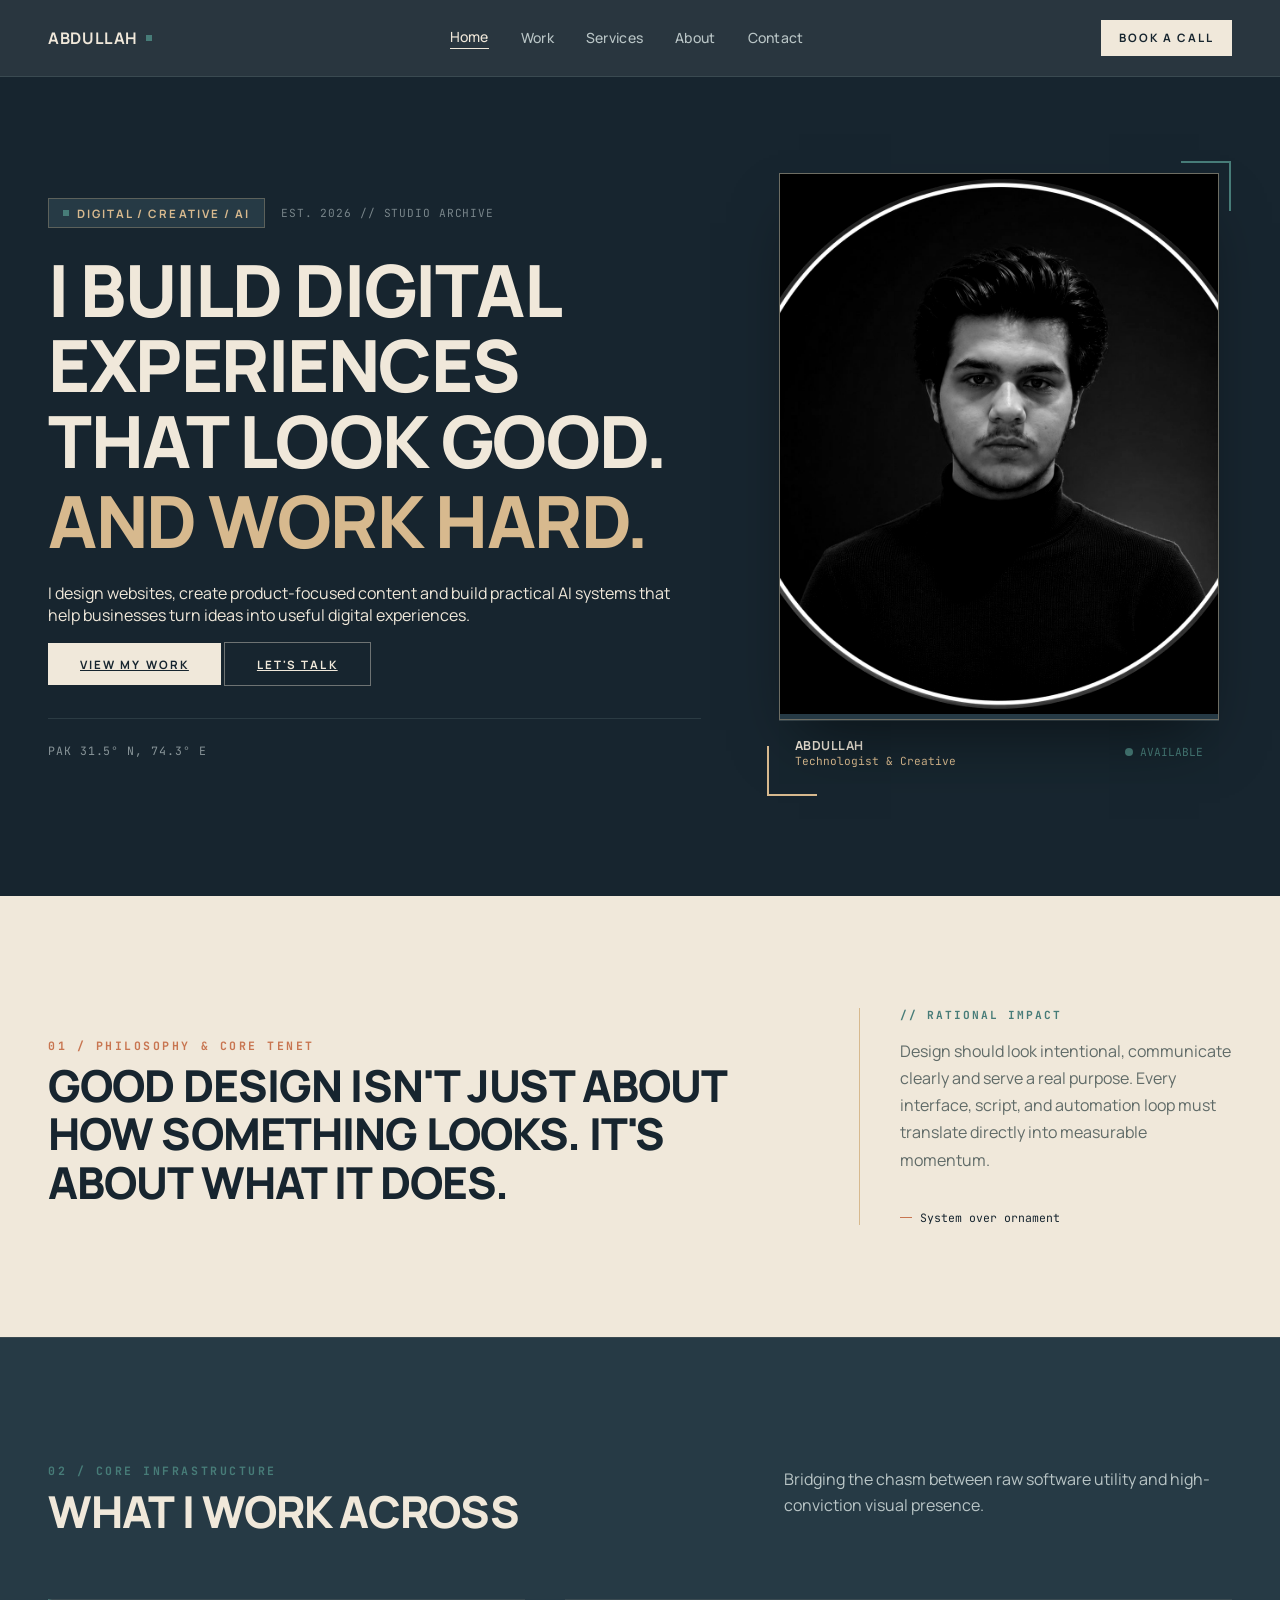
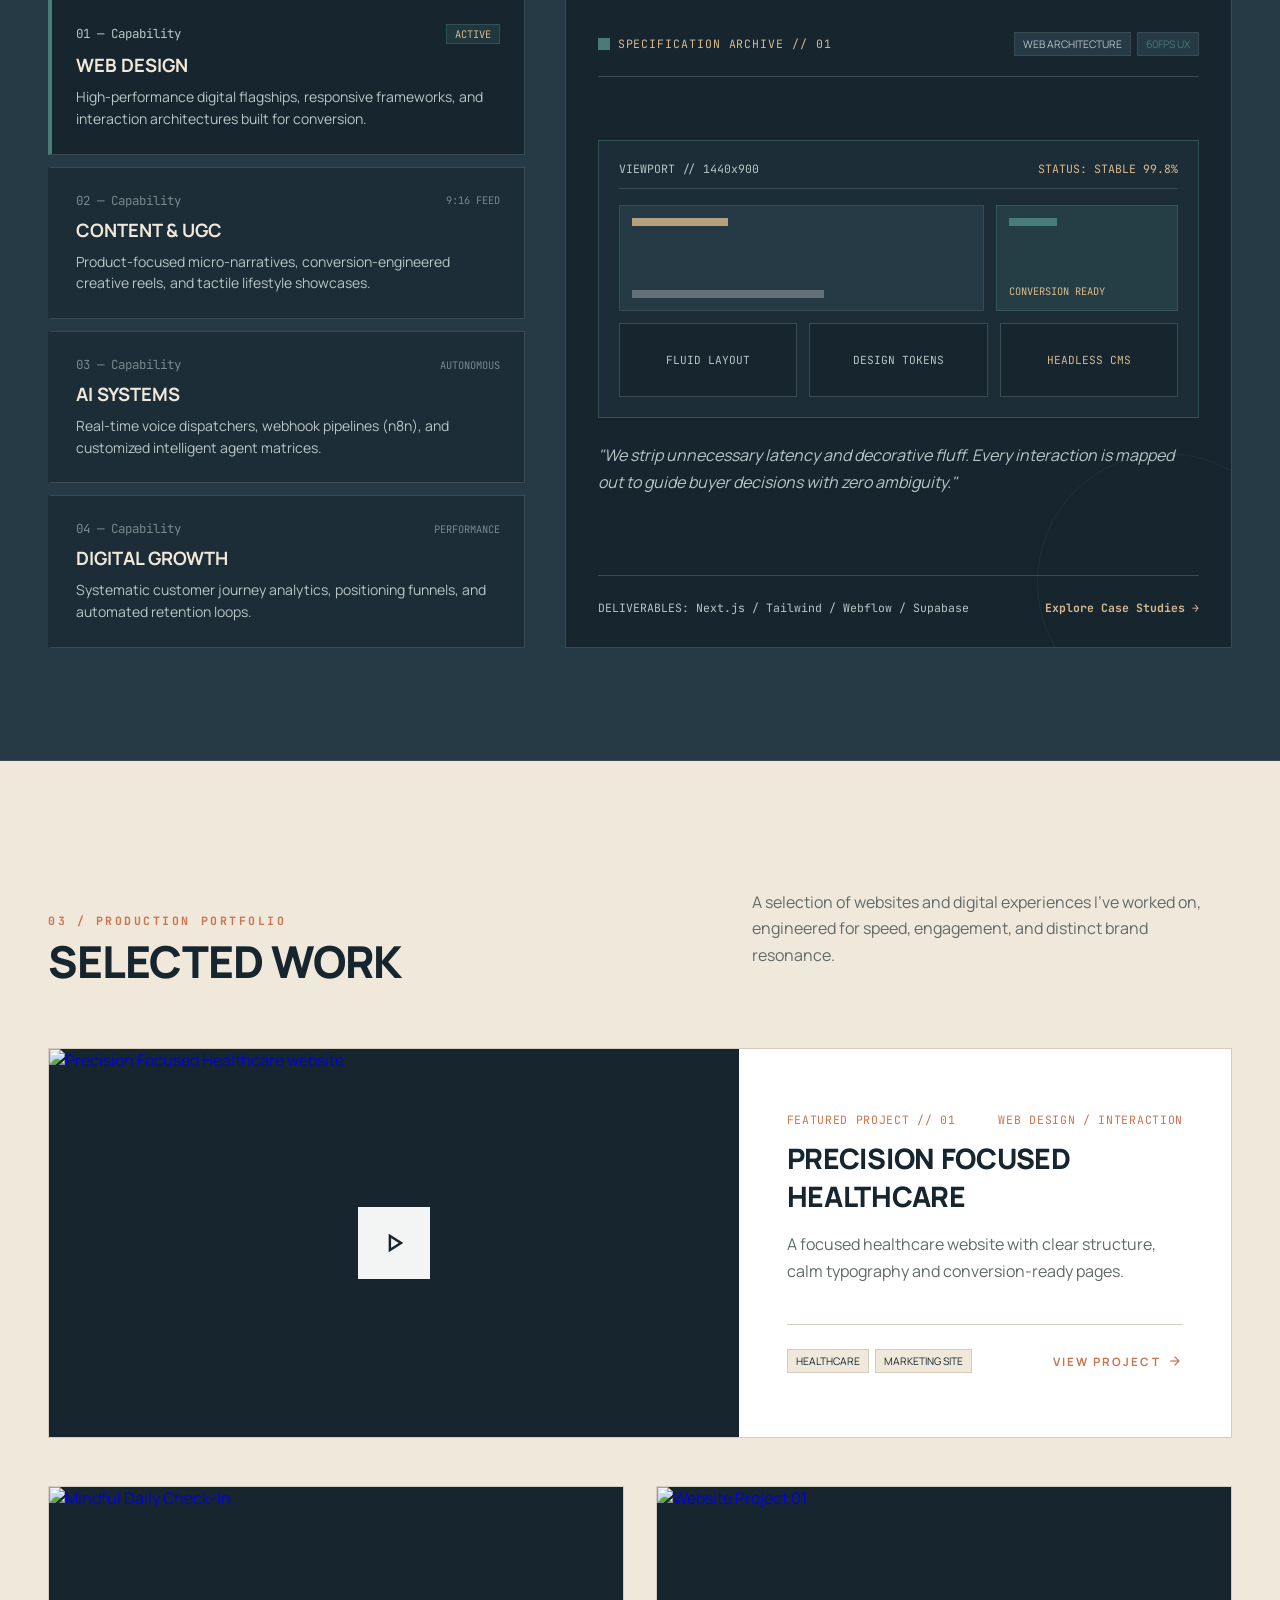
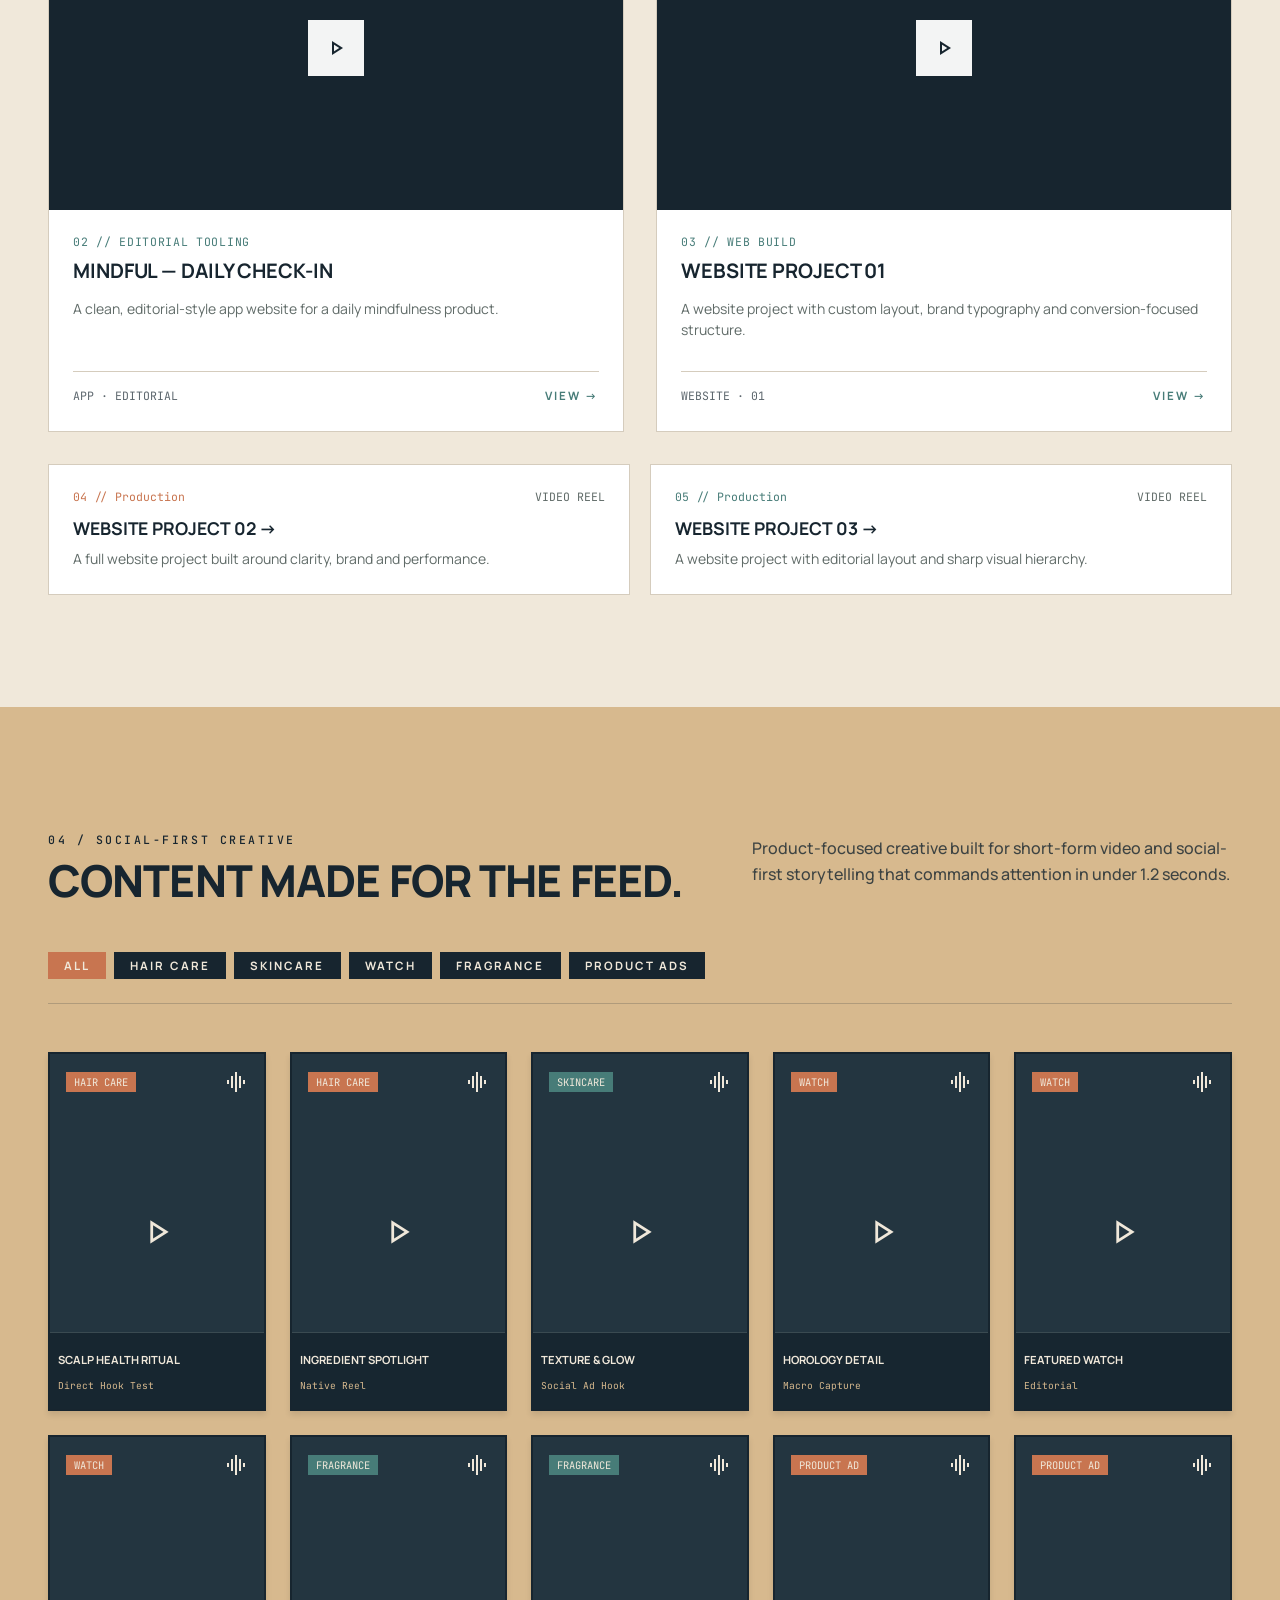
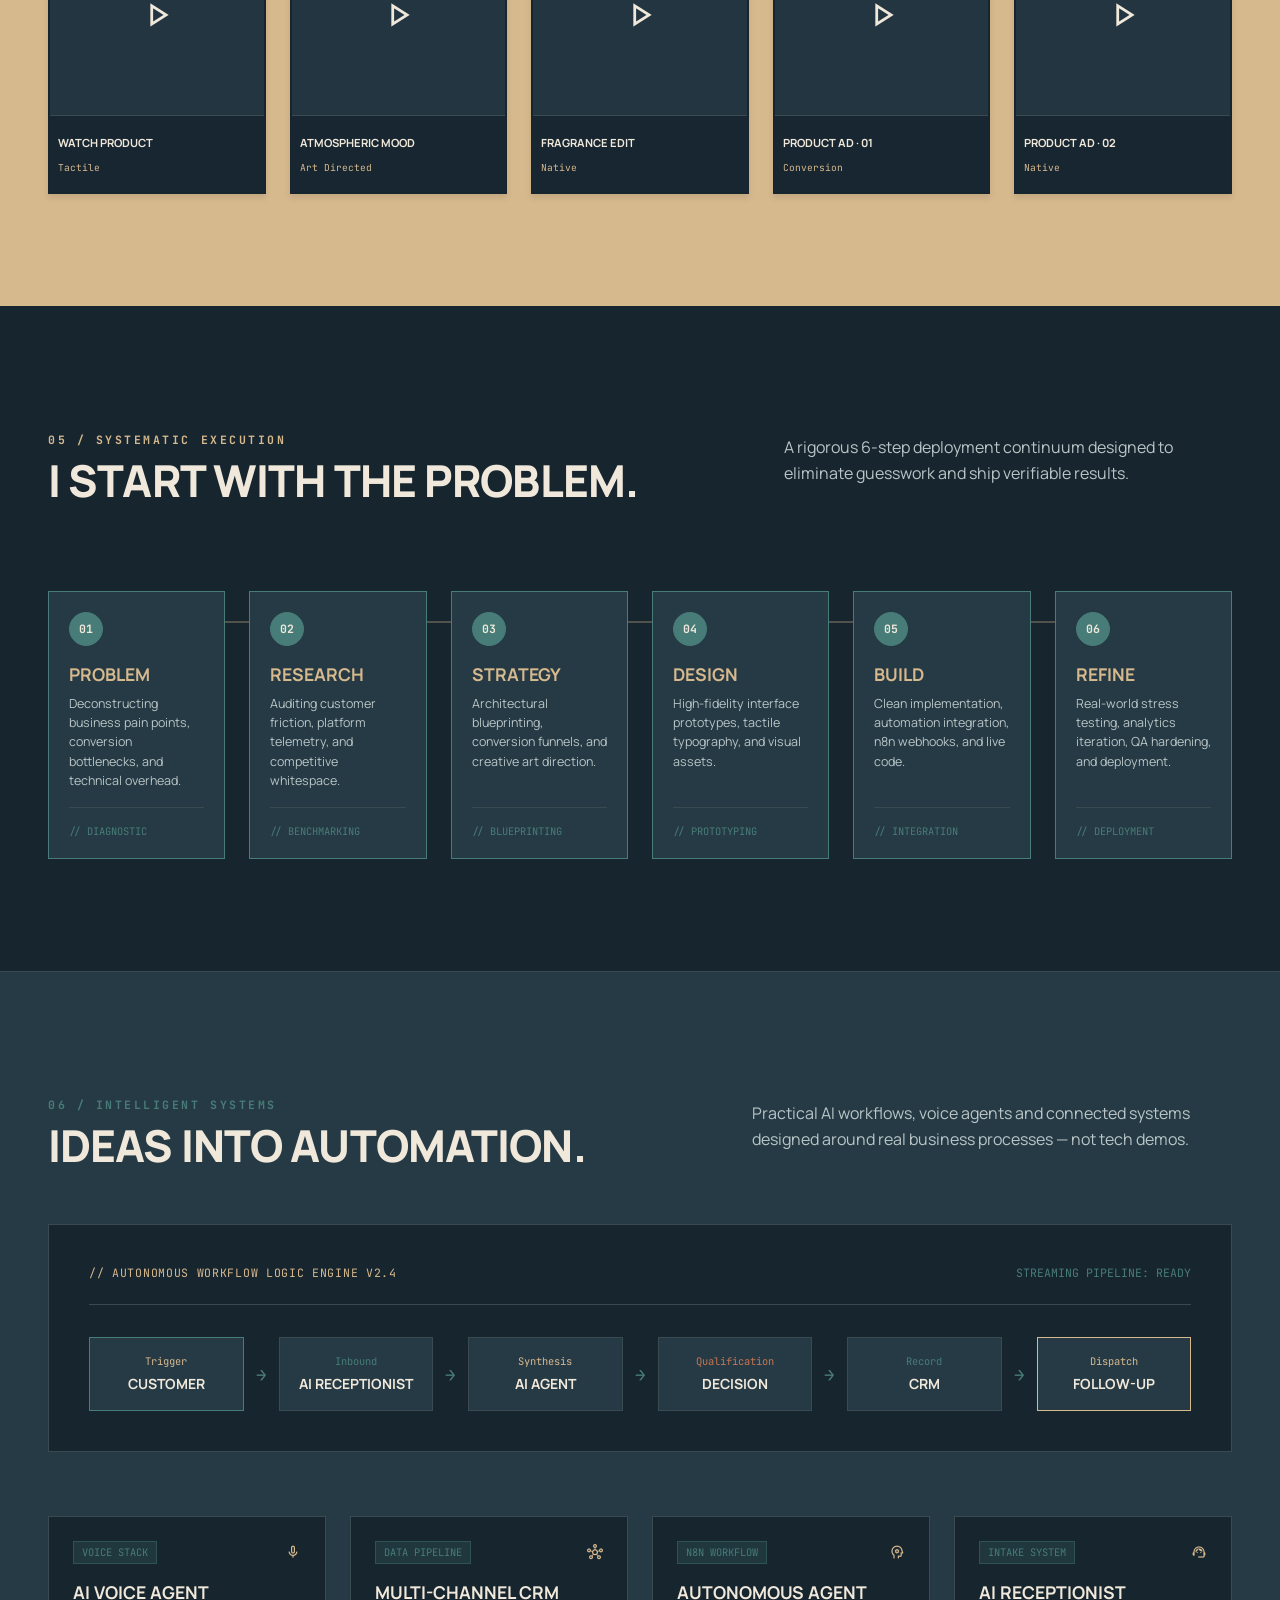
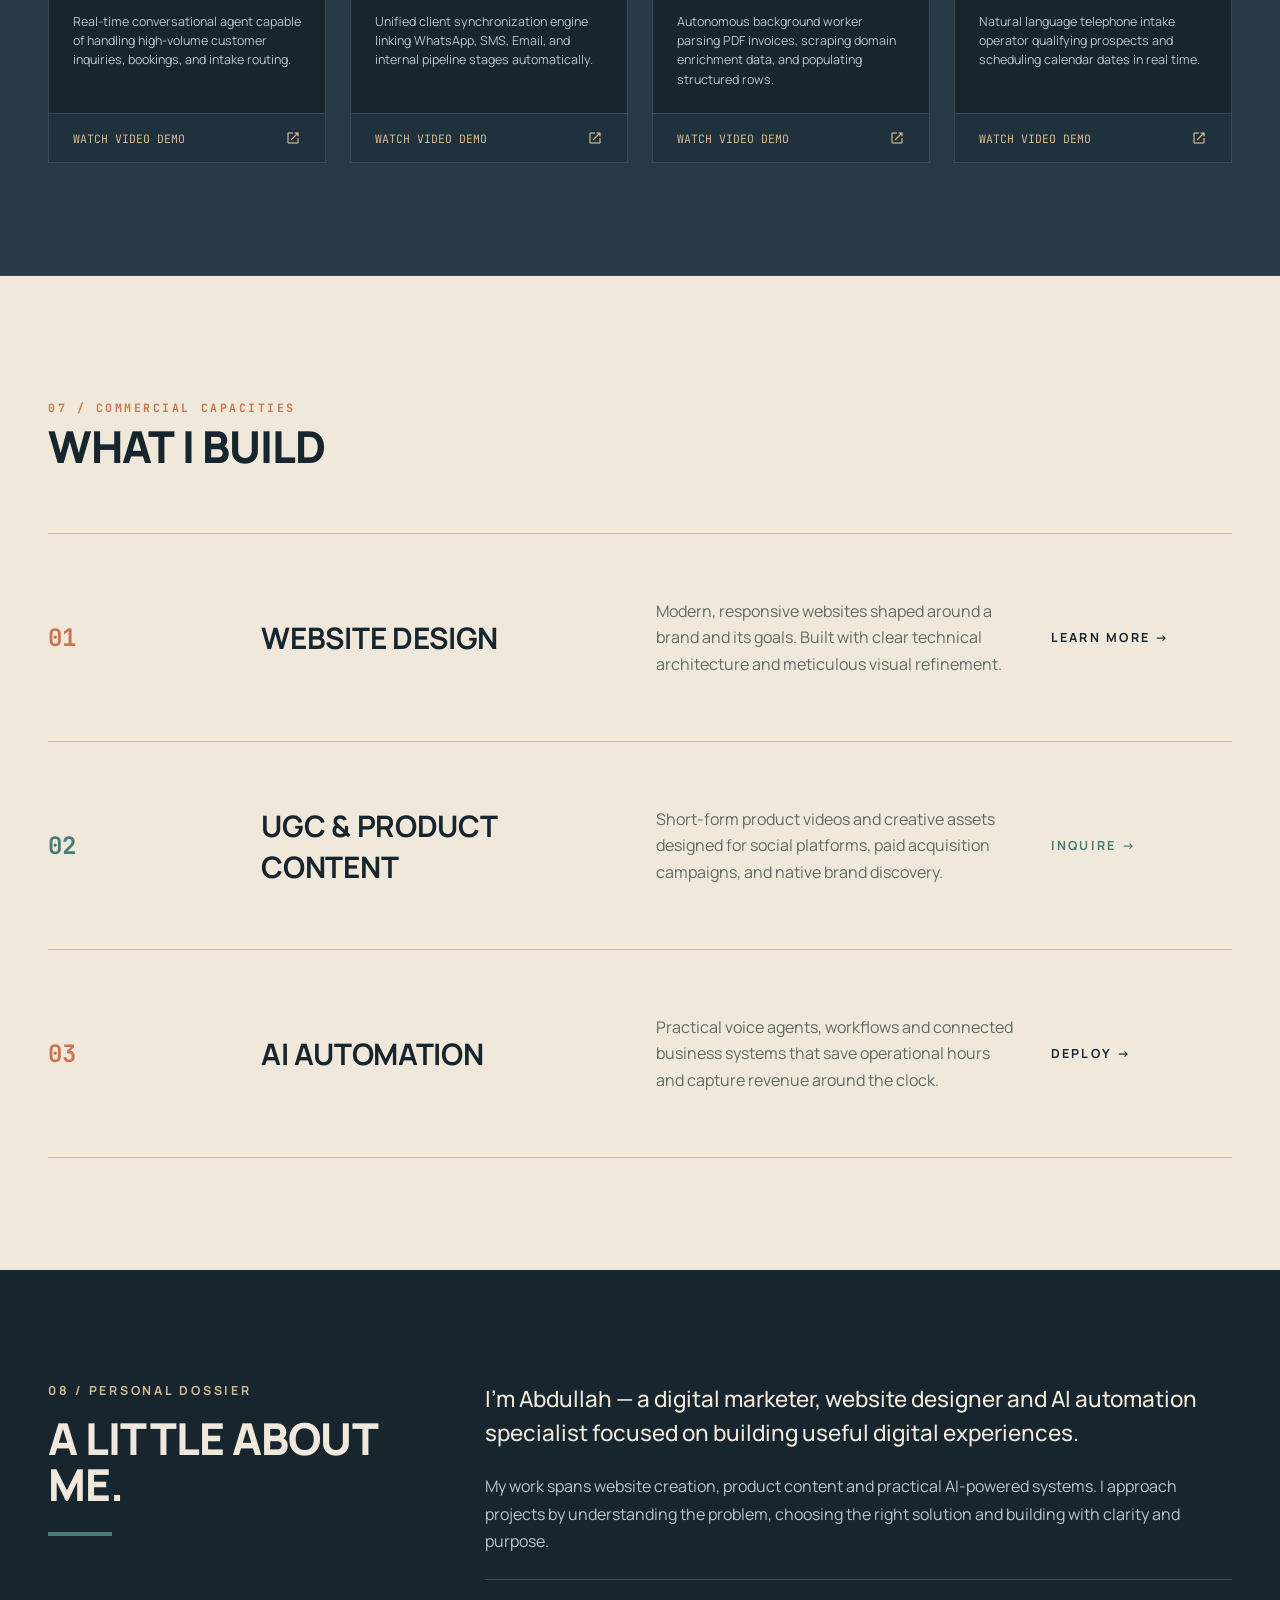
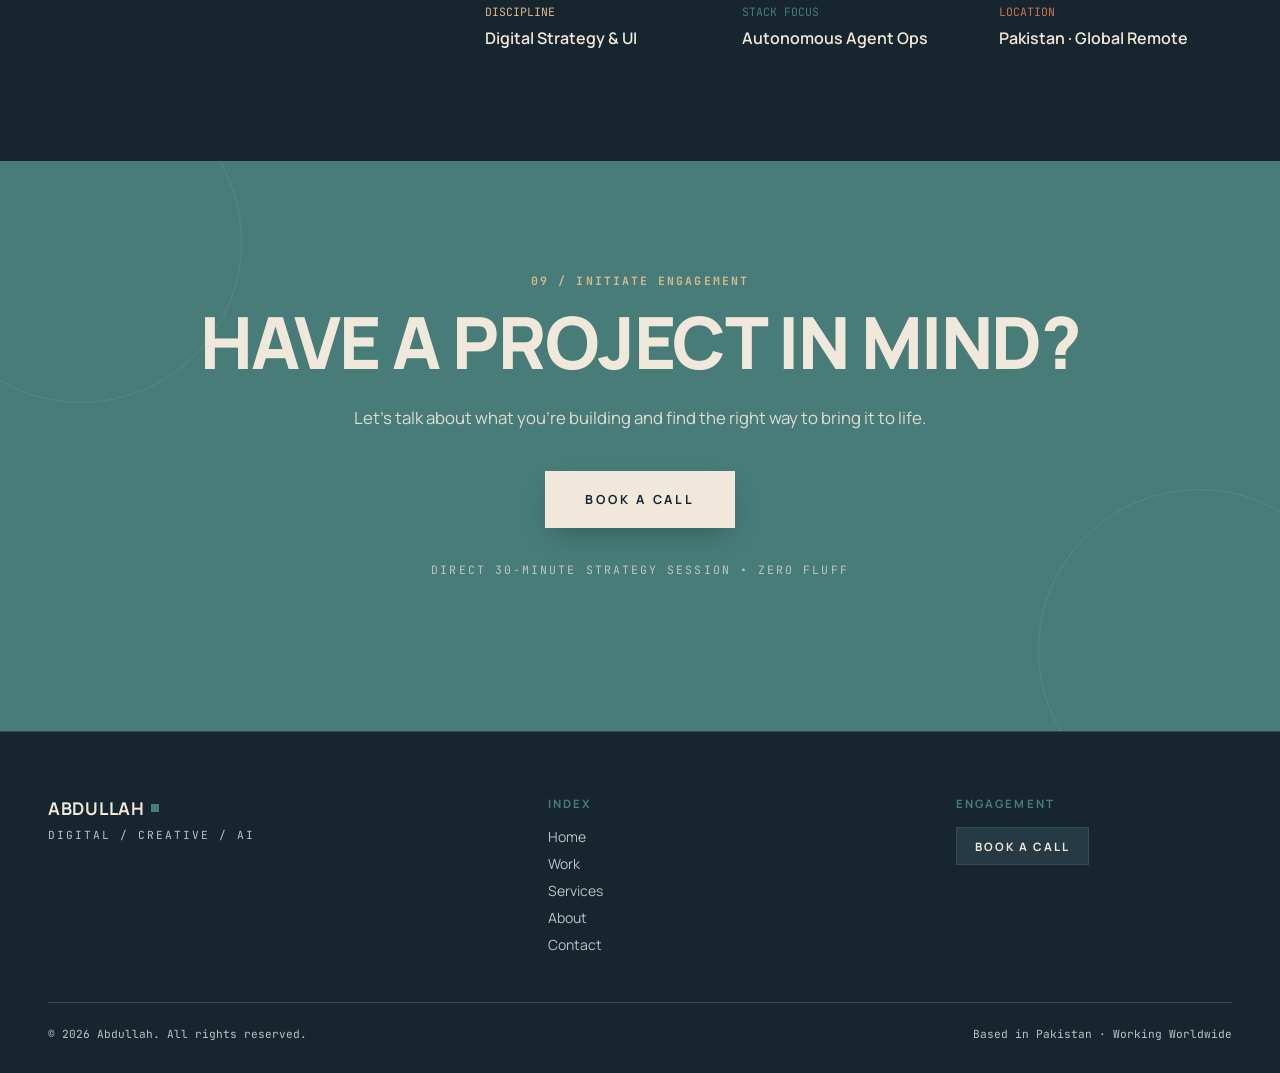
==== commit 0c6b0d80: "Replace design: midnight navy + warm cream + teal + burnt orange (Stitch)" ====
--- a/index.html
+++ b/index.html
@@ -1,520 +1,1559 @@
 ﻿<!DOCTYPE html>
-<html lang="en">
+<html class="dark" lang="en">
 <head>
-    <meta charset="UTF-8" />
-    <meta name="viewport" content="width=device-width, initial-scale=1.0" />
-    <meta name="theme-color" content="#F5F3EE" />
-    <title>Abdullah — Websites, UGC & AI Automation</title>
-    <meta name="description" content="Abdullah builds modern websites, UGC content and practical AI automation systems for businesses." />
-    <meta name="author" content="Abdullah" />
-    <link rel="canonical" href="https://abdullah.studio/" />
-
-    <meta property="og:type" content="website" />
-    <meta property="og:title" content="Abdullah — Websites, UGC & AI Automation" />
-    <meta property="og:description" content="Abdullah builds modern websites, UGC content and practical AI automation systems for businesses." />
-    <meta property="og:url" content="https://abdullah.studio/" />
-    <meta property="og:image" content="assets/profile.png" />
-
-    <meta name="twitter:card" content="summary_large_image" />
-    <meta name="twitter:title" content="Abdullah — Websites, UGC & AI Automation" />
-    <meta name="twitter:description" content="Abdullah builds modern websites, UGC content and practical AI automation systems for businesses." />
-
-    <link rel="icon" type="image/svg+xml" href="data:image/svg+xml,%3Csvg xmlns='http://www.w3.org/2000/svg' viewBox='0 0 100 100'%3E%3Crect width='%' height='100' rx='20' fill='%23F5F3EE'/%3E%3Ctext x='50' y='66' font-family='Inter, sans-serif' font-size='52' font-weight='700' fill='%23172554' text-anchor='middle'%3EA%3C/text%3E%3C/svg%3E" />
-
-    <link rel="preconnect" href="https://fonts.googleapis.com" />
-    <link rel="preconnect" href="https://fonts.gstatic.com" crossorigin />
-    <link href="https://fonts.googleapis.com/css2?family=Inter:wght@300;400;500;600;700;800&display=swap" rel="stylesheet" />
-
-    <link rel="stylesheet" href="styles.css" />
+<meta charset="utf-8" />
+<meta name="viewport" content="width=device-width, initial-scale=1.0" />
+<meta name="theme-color" content="#17252F" />
+<title>Abdullah — Digital Marketer, Web Designer & AI Automation Specialist</title>
+<meta name="description" content="Abdullah builds websites, UGC content and practical AI systems that help businesses turn ideas into useful digital experiences." />
+<meta name="author" content="Abdullah" />
+
+<meta property="og:type" content="website" />
+<meta property="og:title" content="Abdullah — Digital Marketer, Web Designer & AI Automation Specialist" />
+<meta property="og:description" content="Abdullah builds websites, UGC content and practical AI systems that help businesses turn ideas into useful digital experiences." />
+<meta property="og:image" content="assets/profile.png" />
+
+<meta name="twitter:card" content="summary_large_image" />
+<meta name="twitter:title" content="Abdullah — Digital Marketer, Web Designer & AI Automation Specialist" />
+<meta name="twitter:description" content="Abdullah builds websites, UGC content and practical AI systems that help businesses turn ideas into useful digital experiences." />
+
+<link rel="icon" type="image/svg+xml" href="data:image/svg+xml,%3Csvg xmlns='http://www.w3.org/2000/svg' viewBox='0 0 100 100'%3E%3Crect width='100' height='100' fill='%2317252F'/%3E%3Ctext x='50' y='66' font-family='Manrope, sans-serif' font-size='52' font-weight='800' fill='%23F0E8DA' text-anchor='middle'%3EA%3C/text%3E%3C/svg%3E" />
+
+<link href="https://fonts.googleapis.com" rel="preconnect" />
+<link crossorigin="" href="https://fonts.gstatic.com" rel="preconnect" />
+<link href="https://fonts.googleapis.com/css2?family=JetBrains+Mono:wght@400;500;700&family=Manrope:wght@400;500;600;700;800&display=swap" rel="stylesheet" />
+<link href="https://fonts.googleapis.com/css2?family=Material+Symbols+Outlined:opsz,wght,FILL,GRAD@20..48,100..700,0..1,-50..200" rel="stylesheet" />
+<link href="https://fonts.googleapis.com/css2?family=Material+Symbols+Outlined:wght,FILL@100..700,0..1&display=swap" rel="stylesheet" />
+
+<style>
+@layer base {
+  html, body { margin: 0; padding: 0; }
+  body { overscroll-behavior: none; font-family: 'Manrope', system-ui, sans-serif; }
+  main > :first-child { margin-top: 0 !important; }
+  main > :last-child { margin-bottom: 0 !important; }
+}
+::-webkit-scrollbar { display: none; }
+
+/* ============ TOKENS ============ */
+:root {
+  --navy: #17252F;
+  --navy-2: #263A45;
+  --slate-1: #3A4A51;
+  --cream: #F0E8DA;
+  --sand: #D7B98E;
+  --teal: #477C78;
+  --orange: #C87550;
+  --ink-light: #B9C5C6;
+  --ink-mute: #606B68;
+  --white: #FFFFFF;
+  --border: #D5CCBD;
+}
+
+/* ============ FONTS ============ */
+.font-display-hero { font-family: 'Manrope', system-ui, sans-serif; font-weight: 800; }
+.font-headline-xl { font-family: 'Manrope', system-ui, sans-serif; font-weight: 800; }
+.font-headline-lg { font-family: 'Manrope', system-ui, sans-serif; font-weight: 700; }
+.font-headline-md { font-family: 'Manrope', system-ui, sans-serif; font-weight: 700; }
+.font-headline-sm { font-family: 'Manrope', system-ui, sans-serif; font-weight: 700; }
+.font-body-lg { font-family: 'Manrope', system-ui, sans-serif; font-weight: 400; }
+.font-body-md { font-family: 'Manrope', system-ui, sans-serif; font-weight: 400; }
+.font-body-sm { font-family: 'Manrope', system-ui, sans-serif; font-weight: 400; }
+.font-label-caps { font-family: 'Manrope', system-ui, sans-serif; font-weight: 700; }
+.font-code-mono { font-family: 'JetBrains Mono', monospace; font-weight: 500; }
+
+/* ============ TYPE SCALE ============ */
+.text-display-hero { font-size: clamp(2.5rem, 6vw, 5rem); }
+.text-headline-xl { font-size: clamp(1.85rem, 3.6vw, 2.75rem); }
+.text-headline-lg { font-size: clamp(1.5rem, 2.6vw, 2rem); }
+.text-headline-md { font-size: clamp(1.2rem, 1.8vw, 1.5rem); }
+.text-headline-sm { font-size: clamp(1rem, 1.2vw, 1.15rem); }
+.text-body-lg { font-size: 1.05rem; }
+.text-body-md { font-size: 1rem; }
+.text-body-sm { font-size: 0.875rem; }
+.text-label-caps { font-size: 0.72rem; letter-spacing: 0.18em; }
+.text-code-mono { font-size: 0.7rem; letter-spacing: 0.04em; }
+
+/* ============ LAYOUT ============ */
+.tk-container { max-width: 1280px; margin: 0 auto; padding: 0 1.25rem; }
+@media (min-width: 768px) { .tk-container { padding: 0 3rem; } }
+
+/* ============ CUSTOM SHARP LOOK ============ */
+.tk-section { padding: 5rem 0; }
+@media (min-width: 768px) { .tk-section { padding: 7rem 0; } }
+
+.tk-eyebrow {
+  font-family: 'Manrope', sans-serif;
+  font-weight: 700;
+  font-size: 0.72rem;
+  letter-spacing: 0.22em;
+  text-transform: uppercase;
+  display: block;
+  margin-bottom: 0.5rem;
+}
+
+.tk-eyebrow.teal { color: var(--teal); }
+.tk-eyebrow.orange { color: var(--orange); }
+.tk-eyebrow.cream { color: var(--cream); }
+.tk-eyebrow.sand { color: var(--sand); }
+
+.tk-pill {
+  display: inline-flex;
+  align-items: center;
+  gap: 0.5rem;
+  padding: 0.25rem 0.75rem;
+  font-family: 'Manrope', sans-serif;
+  font-weight: 700;
+  font-size: 0.72rem;
+  letter-spacing: 0.18em;
+  text-transform: uppercase;
+}
+.tk-pill.cream-pill { background: var(--cream); color: var(--navy); }
+.tk-pill.cream-pill:hover { background: var(--sand); }
+
+.tk-pill.ghost-pill {
+  background: transparent;
+  border: 1px solid rgba(240, 232, 218, 0.4);
+  color: var(--cream);
+}
+.tk-pill.ghost-pill:hover { border-color: var(--sand); color: var(--sand); }
+
+/* ============ NAV ============ */
+.tk-nav {
+  position: sticky;
+  top: 0;
+  z-index: 50;
+  background: rgba(23, 37, 47, 0.92);
+  backdrop-filter: blur(10px);
+  -webkit-backdrop-filter: blur(10px);
+  border-bottom: 1px solid var(--slate-1);
+}
+
+.tk-nav-inner {
+  display: flex;
+  align-items: center;
+  justify-content: space-between;
+  padding: 1rem 1.25rem;
+}
+@media (min-width: 768px) { .tk-nav-inner { padding: 1.25rem 3rem; } }
+
+.tk-nav-brand {
+  display: inline-flex;
+  align-items: center;
+  gap: 0.5rem;
+  color: var(--cream);
+  font-family: 'Manrope', sans-serif;
+  font-weight: 700;
+  letter-spacing: 0.04em;
+  text-transform: uppercase;
+  font-size: 1rem;
+  text-decoration: none;
+}
+.tk-nav-brand .dot {
+  display: inline-block;
+  width: 6px;
+  height: 6px;
+  background: var(--teal);
+}
+
+.tk-nav-links {
+  display: none;
+  gap: 2rem;
+  align-items: center;
+}
+@media (min-width: 880px) { .tk-nav-links { display: flex; } }
+
+.tk-nav-link {
+  color: var(--ink-light);
+  text-decoration: none;
+  font-size: 0.875rem;
+  font-weight: 500;
+  letter-spacing: 0.02em;
+  transition: color 200ms;
+}
+.tk-nav-link:hover, .tk-nav-link.active { color: var(--cream); }
+.tk-nav-link.active { border-bottom: 1px solid var(--cream); padding-bottom: 2px; }
+
+.tk-nav-cta {
+  display: none;
+  background: var(--cream);
+  color: var(--navy);
+  padding: 0.65rem 1.1rem;
+  font-family: 'Manrope', sans-serif;
+  font-weight: 700;
+  font-size: 0.72rem;
+  letter-spacing: 0.18em;
+  text-transform: uppercase;
+  text-decoration: none;
+  transition: background 200ms, transform 200ms;
+}
+.tk-nav-cta:hover { background: var(--sand); transform: translateY(-1px); }
+@media (min-width: 880px) { .tk-nav-cta { display: inline-flex; } }
+
+.tk-nav-toggle {
+  display: inline-flex;
+  width: 40px;
+  height: 40px;
+  align-items: center;
+  justify-content: center;
+  background: transparent;
+  border: 1px solid var(--slate-1);
+  cursor: pointer;
+}
+.tk-nav-toggle .material-symbols-outlined { color: var(--cream); }
+@media (min-width: 880px) { .tk-nav-toggle { display: none; } }
+
+.tk-mobile-menu {
+  position: fixed;
+  inset: 0;
+  z-index: 60;
+  background: var(--navy);
+  display: flex;
+  flex-direction: column;
+  justify-content: center;
+  align-items: flex-start;
+  padding: 80px 2rem 2rem;
+  gap: 1rem;
+  opacity: 0;
+  pointer-events: none;
+  transition: opacity 240ms;
+}
+.tk-mobile-menu.is-open { opacity: 1; pointer-events: auto; }
+.tk-mobile-menu a {
+  font-family: 'Manrope', sans-serif;
+  font-weight: 700;
+  font-size: 2rem;
+  color: var(--cream);
+  text-decoration: none;
+  letter-spacing: -0.01em;
+}
+
+/* ============ HERO ============ */
+.tk-hero { background: var(--navy); color: var(--cream); padding: 4rem 0 5rem; }
+@media (min-width: 768px) { .tk-hero { padding: 6rem 0 7rem; } }
+
+.tk-hero-grid { display: grid; grid-template-columns: 1fr; gap: 3rem; align-items: center; }
+@media (min-width: 1024px) { .tk-hero-grid { grid-template-columns: 7fr 5fr; gap: 4rem; } }
+
+.tk-hero-eyebrow-pill {
+  display: inline-flex;
+  align-items: center;
+  gap: 0.5rem;
+  padding: 0.4rem 0.85rem;
+  background: var(--navy-2);
+  color: var(--sand);
+  font-family: 'Manrope', sans-serif;
+  font-weight: 700;
+  font-size: 0.72rem;
+  letter-spacing: 0.18em;
+  text-transform: uppercase;
+  border: 1px solid rgba(215, 185, 142, 0.3);
+}
+.tk-hero-eyebrow-pill .dot { width: 6px; height: 6px; background: var(--teal); }
+
+.tk-hero h1 {
+  font-family: 'Manrope', sans-serif;
+  font-weight: 800;
+  font-size: clamp(2.5rem, 5.8vw, 4.5rem);
+  line-height: 1.05;
+  letter-spacing: -0.02em;
+  text-transform: uppercase;
+  color: var(--cream);
+  margin: 1.5rem 0;
+}
+.tk-hero h1 .accent { color: var(--sand); display: block; margin-top: 0.25rem; }
+
+.tk-hero-sub {
+  font-family: 'Manrope', sans-serif;
+  font-size: 1.05rem;
+  color: var(--ink-light);
+  line-height: 1.65;
+  max-width: 36rem;
+  margin-bottom: 2rem;
+}
+
+.tk-hero-ctas {
+  display: flex;
+  gap: 1rem;
+  flex-wrap: wrap;
+  align-items: center;
+}
+
+.tk-coord-tag {
+  margin-top: 2rem;
+  padding-top: 1.5rem;
+  border-top: 1px solid rgba(58, 74, 81, 0.6);
+  display: flex;
+  align-items: center;
+  justify-content: space-between;
+  font-family: 'JetBrains Mono', monospace;
+  font-size: 0.72rem;
+  color: rgba(185, 197, 198, 0.7);
+  text-transform: uppercase;
+  letter-spacing: 0.08em;
+  flex-wrap: wrap;
+  gap: 0.5rem;
+}
+
+.tk-portrait-wrap {
+  position: relative;
+  max-width: 440px;
+  margin: 0 auto;
+}
+
+.tk-portrait-frame {
+  position: absolute;
+  width: 48px;
+  height: 48px;
+  z-index: 20;
+  pointer-events: none;
+}
+.tk-portrait-frame.tl { top: -12px; right: -12px; border-top: 2px solid var(--teal); border-right: 2px solid var(--teal); }
+.tk-portrait-frame.br { bottom: -12px; left: -12px; border-bottom: 2px solid var(--sand); border-left: 2px solid var(--sand); }
+
+.tk-portrait {
+  position: relative;
+  background: var(--navy-2);
+  border: 1px solid rgba(215, 185, 142, 0.4);
+  overflow: hidden;
+  box-shadow: 0 30px 60px -20px rgba(0, 0, 0, 0.5);
+}
+.tk-portrait img {
+  width: 100%;
+  height: 460px;
+  object-fit: cover;
+  object-position: top;
+  filter: grayscale(100%) contrast(1.05);
+  transition: filter 600ms;
+}
+.tk-portrait:hover img { filter: grayscale(0%) contrast(1.05); }
+@media (min-width: 768px) { .tk-portrait img { height: 540px; } }
+
+.tk-portrait-meta {
+  padding: 1rem;
+  background: rgba(23, 37, 47, 0.95);
+  border-top: 1px solid var(--slate-1);
+  display: flex;
+  align-items: center;
+  justify-content: space-between;
+}
+.tk-portrait-meta .name { font-family: 'Manrope', sans-serif; font-weight: 700; font-size: 0.78rem; color: var(--cream); text-transform: uppercase; letter-spacing: 0.04em; }
+.tk-portrait-meta .role { font-family: 'JetBrains Mono', monospace; font-size: 0.7rem; color: var(--sand); }
+.tk-portrait-meta .available { display: inline-flex; align-items: center; gap: 0.4rem; font-family: 'JetBrains Mono', monospace; font-size: 0.7rem; color: var(--teal); }
+.tk-portrait-meta .available .dot {
+  width: 8px;
+  height: 8px;
+  background: var(--teal);
+  border-radius: 50%;
+  animation: tk-pulse 2s ease-in-out infinite;
+}
+@keyframes tk-pulse { 0%, 100% { opacity: 1; } 50% { opacity: 0.4; } }
+
+/* ============ MANIFESTO ============ */
+.tk-manifesto { background: var(--cream); color: var(--navy); padding: 5rem 0; }
+@media (min-width: 768px) { .tk-manifesto { padding: 7rem 0; } }
+.tk-manifesto-grid { display: grid; grid-template-columns: 1fr; gap: 2.5rem; align-items: center; }
+@media (min-width: 1024px) { .tk-manifesto-grid { grid-template-columns: 8fr 4fr; gap: 4rem; } }
+.tk-manifesto-grid h2 {
+  font-family: 'Manrope', sans-serif;
+  font-weight: 800;
+  font-size: clamp(1.85rem, 3.6vw, 2.75rem);
+  line-height: 1.1;
+  letter-spacing: -0.02em;
+  text-transform: uppercase;
+  color: var(--navy);
+  margin: 0;
+}
+.tk-manifesto-side {
+  border-left: 0;
+  padding-left: 0;
+}
+@media (min-width: 1024px) { .tk-manifesto-side { border-left: 1px solid var(--sand); padding-left: 2.5rem; } }
+.tk-manifesto-side .label { font-family: 'JetBrains Mono', monospace; font-size: 0.7rem; color: var(--teal); text-transform: uppercase; font-weight: 700; letter-spacing: 0.18em; display: block; margin-bottom: 1rem; }
+.tk-manifesto-side p { color: var(--ink-mute); line-height: 1.7; font-size: 1rem; }
+.tk-manifesto-side .tag { display: inline-flex; align-items: center; gap: 0.5rem; margin-top: 1.25rem; font-family: 'JetBrains Mono', monospace; font-size: 0.72rem; color: var(--navy); }
+.tk-manifesto-side .tag::before { content: ""; width: 12px; height: 1px; background: var(--orange); }
+
+/* ============ CAPABILITIES ============ */
+.tk-cap { background: var(--navy-2); color: var(--cream); padding: 5rem 0; border-top: 1px solid var(--slate-1); border-bottom: 1px solid var(--slate-1); }
+@media (min-width: 768px) { .tk-cap { padding: 7rem 0; } }
+.tk-cap-head { display: flex; flex-direction: column; gap: 1rem; margin-bottom: 4rem; }
+@media (min-width: 768px) { .tk-cap-head { flex-direction: row; align-items: end; justify-content: space-between; } }
+.tk-cap-head h2 {
+  font-family: 'Manrope', sans-serif;
+  font-weight: 800;
+  font-size: clamp(1.85rem, 3.6vw, 2.75rem);
+  line-height: 1.05;
+  letter-spacing: -0.02em;
+  text-transform: uppercase;
+  color: var(--cream);
+  margin: 0;
+}
+.tk-cap-head p { color: var(--ink-light); max-width: 28rem; line-height: 1.65; }
+
+.tk-cap-grid { display: grid; grid-template-columns: 1fr; gap: 2.5rem; align-items: stretch; }
+@media (min-width: 1024px) { .tk-cap-grid { grid-template-columns: 5fr 7fr; gap: 2.5rem; } }
+
+.tk-cap-list { display: flex; flex-direction: column; gap: 0.75rem; }
+.tk-cap-item {
+  padding: 1.5rem;
+  background: rgba(23, 37, 47, 0.6);
+  border: 1px solid var(--slate-1);
+  border-left: 4px solid transparent;
+  cursor: pointer;
+  transition: background 240ms, border-left-color 240ms;
+}
+.tk-cap-item:hover { background: var(--navy); }
+.tk-cap-item.is-active { background: var(--navy); border-left-color: var(--teal); }
+.tk-cap-item .row1 { display: flex; align-items: center; justify-content: space-between; margin-bottom: 0.5rem; }
+.tk-cap-item .row1 .num { font-family: 'JetBrains Mono', monospace; font-size: 0.78rem; color: var(--ink-light); }
+.tk-cap-item .row1 .badge { font-family: 'JetBrains Mono', monospace; font-size: 0.65rem; padding: 0.15rem 0.5rem; background: rgba(71, 124, 120, 0.2); color: var(--sand); border: 1px solid rgba(71, 124, 120, 0.4); text-transform: uppercase; }
+.tk-cap-item h3 { font-family: 'Manrope', sans-serif; font-weight: 700; font-size: 1.15rem; text-transform: uppercase; color: var(--cream); margin: 0 0 0.5rem 0; transition: color 240ms; }
+.tk-cap-item:hover h3 { color: var(--sand); }
+.tk-cap-item p { font-size: 0.875rem; color: var(--ink-light); line-height: 1.55; margin: 0; }
+
+.tk-cap-panel {
+  background: var(--navy);
+  border: 1px solid var(--slate-1);
+  padding: 1.5rem;
+  display: flex;
+  flex-direction: column;
+  justify-content: space-between;
+  position: relative;
+  overflow: hidden;
+}
+@media (min-width: 768px) { .tk-cap-panel { padding: 2rem; } }
+.tk-cap-panel .panel-head { display: flex; align-items: center; justify-content: space-between; padding-bottom: 1.25rem; border-bottom: 1px solid var(--slate-1); margin-bottom: 1.5rem; flex-wrap: wrap; gap: 0.5rem; }
+.tk-cap-panel .panel-head .left { display: inline-flex; align-items: center; gap: 0.5rem; }
+.tk-cap-panel .panel-head .left .square { width: 12px; height: 12px; background: var(--teal); }
+.tk-cap-panel .panel-head .left .label { font-family: 'JetBrains Mono', monospace; font-size: 0.72rem; color: var(--sand); text-transform: uppercase; letter-spacing: 0.08em; }
+.tk-cap-panel .panel-head .tags { display: flex; gap: 0.4rem; flex-wrap: wrap; }
+.tk-cap-panel .panel-head .tag { font-size: 0.65rem; padding: 0.25rem 0.5rem; background: var(--navy-2); border: 1px solid var(--slate-1); color: var(--ink-light); text-transform: uppercase; }
+
+.tk-cap-diagram { padding: 1.5rem 0; }
+.tk-cap-diagram .viewport { border: 1px solid rgba(71, 124, 120, 0.5); background: rgba(38, 58, 69, 0.4); padding: 1.25rem; }
+.tk-cap-diagram .viewport-head { display: flex; align-items: center; justify-content: space-between; border-bottom: 1px solid var(--slate-1); padding-bottom: 0.75rem; margin-bottom: 1rem; font-family: 'JetBrains Mono', monospace; font-size: 0.72rem; color: var(--ink-light); }
+.tk-cap-diagram .viewport-head .status { color: var(--sand); }
+.tk-cap-diagram .vp-grid-1 { display: grid; grid-template-columns: 8fr 4fr; gap: 0.75rem; margin-bottom: 0.75rem; }
+.tk-cap-diagram .vp-grid-1 .a { background: var(--navy-2); border: 1px solid var(--slate-1); padding: 0.75rem; display: flex; flex-direction: column; justify-content: space-between; height: 80px; }
+.tk-cap-diagram .vp-grid-1 .a .h1 { width: 96px; height: 8px; background: rgba(215, 185, 142, 0.8); }
+.tk-cap-diagram .vp-grid-1 .a .h2 { width: 192px; height: 8px; background: rgba(185, 197, 198, 0.4); }
+.tk-cap-diagram .vp-grid-1 .b { background: rgba(71, 124, 120, 0.2); border: 1px solid rgba(71, 124, 120, 0.4); padding: 0.75rem; display: flex; flex-direction: column; justify-content: space-between; height: 80px; }
+.tk-cap-diagram .vp-grid-1 .b .b1 { width: 48px; height: 8px; background: var(--teal); }
+.tk-cap-diagram .vp-grid-1 .b .b2 { font-family: 'JetBrains Mono', monospace; font-size: 0.65rem; color: var(--sand); }
+.tk-cap-diagram .vp-grid-2 { display: grid; grid-template-columns: repeat(3, 1fr); gap: 0.75rem; }
+.tk-cap-diagram .vp-grid-2 .cell { background: var(--navy); border: 1px solid var(--slate-1); padding: 0.5rem; display: flex; align-items: center; justify-content: center; height: 56px; font-family: 'JetBrains Mono', monospace; font-size: 0.7rem; color: var(--ink-light); }
+.tk-cap-diagram .vp-grid-2 .cell.hl { color: var(--sand); }
+
+.tk-cap-quote { color: var(--ink-light); font-style: italic; line-height: 1.65; margin-top: 1.5rem; }
+
+.tk-cap-foot { padding-top: 1.5rem; border-top: 1px solid var(--slate-1); display: flex; align-items: center; justify-content: space-between; flex-wrap: wrap; gap: 0.5rem; font-family: 'JetBrains Mono', monospace; font-size: 0.72rem; color: var(--ink-light); margin-top: 1.5rem; }
+.tk-cap-foot a { color: var(--sand); font-weight: 700; text-decoration: none; display: inline-flex; align-items: center; gap: 0.4rem; }
+.tk-cap-foot a:hover { text-decoration: underline; }
+
+.tk-cap-panel .bg-circle {
+  position: absolute;
+  right: -64px;
+  bottom: -64px;
+  width: 256px;
+  height: 256px;
+  border: 1px solid rgba(58, 74, 81, 0.3);
+  border-radius: 50%;
+  pointer-events: none;
+}
+
+/* ============ SELECTED WORK ============ */
+.tk-work { background: var(--cream); color: var(--navy); padding: 5rem 0; }
+@media (min-width: 768px) { .tk-work { padding: 7rem 0; } }
+.tk-work-head { display: flex; flex-direction: column; gap: 1rem; margin-bottom: 4rem; }
+@media (min-width: 768px) { .tk-work-head { flex-direction: row; align-items: end; justify-content: space-between; } }
+.tk-work-head h2 {
+  font-family: 'Manrope', sans-serif;
+  font-weight: 800;
+  font-size: clamp(1.85rem, 3.6vw, 2.75rem);
+  line-height: 1.05;
+  letter-spacing: -0.02em;
+  text-transform: uppercase;
+  color: var(--navy);
+  margin: 0;
+}
+.tk-work-head p { color: var(--ink-mute); max-width: 30rem; line-height: 1.65; }
+
+.tk-project-featured {
+  background: var(--white);
+  border: 1px solid var(--border);
+  transition: border-color 280ms;
+  margin-bottom: 3rem;
+}
+.tk-project-featured:hover { border-color: var(--orange); }
+.tk-project-featured .inner { display: grid; grid-template-columns: 1fr; align-items: center; }
+@media (min-width: 1024px) { .tk-project-featured .inner { grid-template-columns: 7fr 5fr; } }
+.tk-project-featured .media { position: relative; aspect-ratio: 16/9; background: var(--navy); overflow: hidden; }
+.tk-project-featured .media img { width: 100%; height: 100%; object-fit: cover; transition: transform 700ms; }
+.tk-project-featured:hover .media img { transform: scale(1.04); }
+.tk-project-featured .media .play { position: absolute; inset: 0; display: flex; align-items: center; justify-content: center; pointer-events: none; }
+.tk-project-featured .media .play .icon { width: 72px; height: 72px; background: rgba(255,255,255,0.95); color: var(--navy); display: inline-flex; align-items: center; justify-content: center; }
+.tk-project-featured .meta { padding: 2rem 1.75rem; display: flex; flex-direction: column; justify-content: space-between; gap: 1.5rem; }
+@media (min-width: 768px) { .tk-project-featured .meta { padding: 3rem; } }
+.tk-project-featured .meta .row1 { display: flex; align-items: center; justify-content: space-between; font-family: 'JetBrains Mono', monospace; font-size: 0.72rem; color: var(--orange); text-transform: uppercase; letter-spacing: 0.06em; margin-bottom: 0.75rem; }
+.tk-project-featured .meta h3 { font-family: 'Manrope', sans-serif; font-weight: 800; font-size: clamp(1.4rem, 2.2vw, 1.85rem); text-transform: uppercase; letter-spacing: -0.01em; color: var(--navy); margin: 0 0 0.75rem 0; }
+.tk-project-featured .meta p { color: var(--ink-mute); line-height: 1.65; }
+.tk-project-featured .meta .row2 { padding-top: 1.5rem; border-top: 1px solid var(--border); display: flex; align-items: center; justify-content: space-between; flex-wrap: wrap; gap: 0.5rem; }
+.tk-project-featured .meta .row2 .tags { display: flex; gap: 0.4rem; flex-wrap: wrap; }
+.tk-project-featured .meta .row2 .tags span { font-size: 0.65rem; padding: 0.25rem 0.5rem; background: var(--cream); border: 1px solid var(--border); color: var(--navy); text-transform: uppercase; }
+.tk-project-featured .meta .row2 a { font-family: 'Manrope', sans-serif; font-weight: 700; font-size: 0.72rem; letter-spacing: 0.18em; color: var(--orange); text-transform: uppercase; text-decoration: none; display: inline-flex; align-items: center; gap: 0.4rem; }
+.tk-project-featured .meta .row2 a:hover { color: var(--navy); }
+.tk-project-featured .meta .row2 a .material-symbols-outlined { font-size: 1rem; }
+
+.tk-project-row { display: grid; grid-template-columns: 1fr; gap: 2rem; }
+@media (min-width: 768px) { .tk-project-row { grid-template-columns: 1fr 1fr; } }
+
+.tk-project-card { background: var(--white); border: 1px solid var(--border); transition: border-color 280ms; display: flex; flex-direction: column; }
+.tk-project-card:hover { border-color: var(--teal); }
+.tk-project-card .media { position: relative; aspect-ratio: 16/9; background: var(--navy); overflow: hidden; }
+.tk-project-card .media img { width: 100%; height: 100%; object-fit: cover; transition: transform 700ms; }
+.tk-project-card:hover .media img { transform: scale(1.04); }
+.tk-project-card .media .play { position: absolute; inset: 0; display: flex; align-items: center; justify-content: center; pointer-events: none; }
+.tk-project-card .media .play .icon { width: 56px; height: 56px; background: rgba(255,255,255,0.95); color: var(--navy); display: inline-flex; align-items: center; justify-content: center; }
+.tk-project-card .meta { padding: 1.5rem 1.5rem 1.75rem; flex: 1; display: flex; flex-direction: column; justify-content: space-between; gap: 1rem; }
+.tk-project-card .meta .row1 { font-family: 'JetBrains Mono', monospace; font-size: 0.72rem; color: var(--teal); text-transform: uppercase; letter-spacing: 0.06em; }
+.tk-project-card .meta h3 { font-family: 'Manrope', sans-serif; font-weight: 700; font-size: 1.25rem; text-transform: uppercase; letter-spacing: -0.005em; color: var(--navy); margin: 0.5rem 0 0.5rem 0; }
+.tk-project-card .meta p { color: var(--ink-mute); font-size: 0.875rem; line-height: 1.55; }
+.tk-project-card .meta .row2 { padding-top: 1rem; border-top: 1px solid var(--border); display: flex; align-items: center; justify-content: space-between; }
+.tk-project-card .meta .row2 .meta-mono { font-family: 'JetBrains Mono', monospace; font-size: 0.72rem; color: rgba(23, 37, 47, 0.7); }
+.tk-project-card .meta .row2 a { font-family: 'Manrope', sans-serif; font-weight: 700; font-size: 0.72rem; letter-spacing: 0.18em; color: var(--teal); text-transform: uppercase; text-decoration: none; }
+.tk-project-card .meta .row2 a:hover { color: var(--navy); }
+
+.tk-project-list { display: grid; grid-template-columns: 1fr; gap: 1.25rem; margin-top: 2rem; }
+@media (min-width: 768px) { .tk-project-list { grid-template-columns: 1fr 1fr; } }
+.tk-project-list a {
+  display: block;
+  padding: 1.5rem;
+  background: var(--white);
+  border: 1px solid var(--border);
+  text-decoration: none;
+  transition: border-color 240ms;
+}
+.tk-project-list a:hover { border-color: var(--orange); }
+.tk-project-list .head { display: flex; align-items: center; justify-content: space-between; margin-bottom: 0.75rem; font-family: 'JetBrains Mono', monospace; font-size: 0.72rem; color: var(--ink-mute); }
+.tk-project-list .head .label { color: var(--orange); }
+.tk-project-list h4 { font-family: 'Manrope', sans-serif; font-weight: 700; font-size: 1.1rem; text-transform: uppercase; letter-spacing: -0.005em; color: var(--navy); margin: 0 0 0.5rem 0; }
+.tk-project-list p { color: var(--ink-mute); font-size: 0.875rem; line-height: 1.55; margin: 0; }
+
+/* ============ UGC ============ */
+.tk-ugc { background: var(--sand); color: var(--navy); padding: 5rem 0; }
+@media (min-width: 768px) { .tk-ugc { padding: 7rem 0; } }
+.tk-ugc-head { display: flex; flex-direction: column; gap: 1rem; margin-bottom: 3rem; }
+@media (min-width: 768px) { .tk-ugc-head { flex-direction: row; align-items: end; justify-content: space-between; } }
+.tk-ugc-head h2 { font-family: 'Manrope', sans-serif; font-weight: 800; font-size: clamp(1.85rem, 3.6vw, 2.75rem); line-height: 1.05; letter-spacing: -0.02em; text-transform: uppercase; color: var(--navy); margin: 0; }
+.tk-ugc-head p { color: rgba(23, 37, 47, 0.8); max-width: 30rem; line-height: 1.65; font-weight: 500; }
+
+.tk-ugc-filters { display: flex; flex-wrap: wrap; gap: 0.5rem; margin-bottom: 3rem; padding-bottom: 1.5rem; border-bottom: 1px solid rgba(23, 37, 47, 0.2); }
+.tk-ugc-filters button {
+  padding: 0.4rem 1rem;
+  font-family: 'Manrope', sans-serif;
+  font-weight: 700;
+  font-size: 0.72rem;
+  letter-spacing: 0.18em;
+  text-transform: uppercase;
+  background: var(--navy);
+  color: var(--cream);
+  border: 0;
+  cursor: pointer;
+  transition: background 200ms;
+}
+.tk-ugc-filters button.is-active, .tk-ugc-filters button:hover { background: var(--orange); }
+
+.tk-ugc-grid { display: grid; grid-template-columns: repeat(2, 1fr); gap: 1rem; }
+@media (min-width: 640px) { .tk-ugc-grid { grid-template-columns: repeat(3, 1fr); } }
+@media (min-width: 1024px) { .tk-ugc-grid { grid-template-columns: repeat(5, 1fr); } }
+@media (min-width: 768px) { .tk-ugc-grid { gap: 1.5rem; } }
+
+.tk-reel { position: relative; aspect-ratio: 9/16; background: var(--navy); overflow: hidden; border: 2px solid var(--navy); display: flex; flex-direction: column; justify-content: space-between; padding: 1rem; text-decoration: none; box-shadow: 0 4px 6px rgba(0,0,0,0.1); }
+.tk-reel .top { display: flex; align-items: center; justify-content: space-between; z-index: 10; }
+.tk-reel .top .cat { padding: 0.2rem 0.5rem; background: var(--orange); color: var(--cream); font-family: 'JetBrains Mono', monospace; font-size: 0.65rem; text-transform: uppercase; }
+.tk-reel .top .cat.teal-cat { background: var(--teal); }
+.tk-reel .top .icon { color: var(--cream); }
+.tk-reel .bg { position: absolute; inset: 0; background-size: cover; background-position: center; transition: transform 700ms; }
+.tk-reel:hover .bg { transform: scale(1.04); }
+.tk-reel .overlay { position: absolute; inset: 0; background: rgba(38, 58, 69, 0.8); display: flex; align-items: center; justify-content: center; transition: background 240ms; }
+.tk-reel:hover .overlay { background: rgba(23, 37, 47, 0.4); }
+.tk-reel .overlay .play { color: var(--cream); font-size: 2.5rem; transition: transform 240ms, color 240ms; }
+.tk-reel:hover .overlay .play { transform: scale(1.25); color: var(--sand); }
+.tk-reel .foot { z-index: 10; background: rgba(23, 37, 47, 0.9); padding: 0.5rem; color: var(--cream); border-top: 1px solid var(--slate-1); margin: 0 -1rem -1rem -1rem; }
+.tk-reel .foot .t1 { font-family: 'Manrope', sans-serif; font-weight: 700; font-size: 0.7rem; text-transform: uppercase; }
+.tk-reel .foot .t2 { font-family: 'JetBrains Mono', monospace; font-size: 0.6rem; color: var(--sand); margin-top: 0.2rem; }
+
+/* ============ PROCESS ============ */
+.tk-process { background: var(--navy); color: var(--cream); padding: 5rem 0; position: relative; }
+@media (min-width: 768px) { .tk-process { padding: 7rem 0; } }
+.tk-process-head { display: flex; flex-direction: column; gap: 1rem; margin-bottom: 4rem; }
+@media (min-width: 768px) { .tk-process-head { flex-direction: row; align-items: end; justify-content: space-between; } }
+.tk-process-head h2 { font-family: 'Manrope', sans-serif; font-weight: 800; font-size: clamp(1.85rem, 3.6vw, 2.75rem); line-height: 1.05; letter-spacing: -0.02em; text-transform: uppercase; color: var(--cream); margin: 0; }
+.tk-process-head p { color: var(--ink-light); max-width: 28rem; line-height: 1.65; }
+
+.tk-process-grid { display: grid; grid-template-columns: 1fr; gap: 1.5rem; }
+@media (min-width: 640px) { .tk-process-grid { grid-template-columns: 1fr 1fr; } }
+@media (min-width: 1024px) { .tk-process-grid { grid-template-columns: repeat(6, 1fr); position: relative; padding-top: 1.5rem; } }
+.tk-process-line { display: none; }
+@media (min-width: 1024px) { .tk-process-line { display: block; position: absolute; top: calc(1.5rem + 30px); left: 0; right: 0; height: 2px; background: rgba(215, 185, 142, 0.3); z-index: 0; } }
+
+.tk-process-card { background: var(--navy); border: 1px solid var(--slate-1); padding: 1.25rem; display: flex; flex-direction: column; justify-content: space-between; position: relative; z-index: 1; transition: border-color 240ms; }
+.tk-process-card.is-active { border-color: var(--teal); background: var(--navy-2); }
+.tk-process-card .num {
+  width: 32px; height: 32px;
+  border-radius: 50%;
+  background: var(--navy-2);
+  border: 1px solid var(--slate-1);
+  color: var(--ink-light);
+  display: inline-flex;
+  align-items: center;
+  justify-content: center;
+  font-family: 'JetBrains Mono', monospace;
+  font-size: 0.72rem;
+  font-weight: 700;
+  margin-bottom: 1rem;
+}
+.tk-process-card.is-active .num { background: var(--teal); border-color: var(--teal); color: var(--cream); }
+.tk-process-card h3 { font-family: 'Manrope', sans-serif; font-weight: 700; font-size: 1.1rem; text-transform: uppercase; color: var(--cream); margin: 0 0 0.5rem 0; }
+.tk-process-card.is-active h3 { color: var(--sand); }
+.tk-process-card p { color: var(--ink-light); font-size: 0.78rem; line-height: 1.55; margin: 0; }
+.tk-process-card .tag { padding-top: 1rem; margin-top: 1rem; border-top: 1px solid var(--slate-1); font-family: 'JetBrains Mono', monospace; font-size: 0.65rem; color: rgba(185, 197, 198, 0.6); text-transform: uppercase; }
+.tk-process-card.is-active .tag { color: var(--teal); }
+
+/* ============ AI AUTOMATION ============ */
+.tk-ai { background: var(--navy-2); color: var(--cream); padding: 5rem 0; border-top: 1px solid var(--slate-1); border-bottom: 1px solid var(--slate-1); }
+@media (min-width: 768px) { .tk-ai { padding: 7rem 0; } }
+.tk-ai-head { display: flex; flex-direction: column; gap: 1rem; margin-bottom: 3.5rem; }
+@media (min-width: 768px) { .tk-ai-head { flex-direction: row; align-items: end; justify-content: space-between; } }
+.tk-ai-head h2 { font-family: 'Manrope', sans-serif; font-weight: 800; font-size: clamp(1.85rem, 3.6vw, 2.75rem); line-height: 1.05; letter-spacing: -0.02em; text-transform: uppercase; color: var(--cream); margin: 0; }
+.tk-ai-head p { color: var(--ink-light); max-width: 30rem; line-height: 1.65; }
+
+.tk-ai-flow {
+  margin-bottom: 4rem;
+  background: var(--navy);
+  border: 1px solid var(--slate-1);
+  padding: 1.5rem;
+  overflow-x: auto;
+}
+@media (min-width: 768px) { .tk-ai-flow { padding: 2.5rem; } }
+.tk-ai-flow .head { display: flex; align-items: center; justify-content: space-between; padding-bottom: 1.5rem; border-bottom: 1px solid var(--slate-1); margin-bottom: 2rem; min-width: 700px; }
+.tk-ai-flow .head .label { font-family: 'JetBrains Mono', monospace; font-size: 0.72rem; color: var(--sand); text-transform: uppercase; letter-spacing: 0.06em; }
+.tk-ai-flow .head .status { font-family: 'JetBrains Mono', monospace; font-size: 0.72rem; color: var(--teal); }
+.tk-ai-flow .row { display: flex; align-items: center; justify-content: space-between; min-width: 800px; gap: 0.5rem; }
+.tk-ai-flow .step { flex: 1; background: var(--navy-2); border: 1px solid var(--slate-1); padding: 1rem; text-align: center; }
+.tk-ai-flow .step.active { border-color: var(--teal); }
+.tk-ai-flow .step.accent { border-color: var(--sand); }
+.tk-ai-flow .step .label1 { font-family: 'JetBrains Mono', monospace; font-size: 0.65rem; color: var(--sand); display: block; margin-bottom: 0.25rem; }
+.tk-ai-flow .step .label1.teal-label { color: var(--teal); }
+.tk-ai-flow .step .label1.orange-label { color: var(--orange); }
+.tk-ai-flow .step .name { font-family: 'Manrope', sans-serif; font-weight: 700; font-size: 0.875rem; text-transform: uppercase; color: var(--cream); }
+.tk-ai-flow .arrow { color: var(--teal); font-family: 'JetBrains Mono', monospace; font-size: 1.1rem; font-weight: 700; padding: 0 0.25rem; }
+
+.tk-ai-grid { display: grid; grid-template-columns: 1fr; gap: 1.5rem; }
+@media (min-width: 768px) { .tk-ai-grid { grid-template-columns: 1fr 1fr; } }
+@media (min-width: 1024px) { .tk-ai-grid { grid-template-columns: repeat(4, 1fr); } }
+
+.tk-ai-card { background: var(--navy); border: 1px solid var(--slate-1); transition: border-color 280ms; display: flex; flex-direction: column; justify-content: space-between; }
+.tk-ai-card:hover { border-color: var(--teal); }
+.tk-ai-card .top { padding: 1.5rem; }
+.tk-ai-card .top .row1 { display: flex; align-items: center; justify-content: space-between; margin-bottom: 1rem; }
+.tk-ai-card .top .row1 .badge { padding: 0.2rem 0.5rem; background: rgba(71, 124, 120, 0.2); color: var(--teal); border: 1px solid rgba(71, 124, 120, 0.4); font-family: 'JetBrains Mono', monospace; font-size: 0.65rem; text-transform: uppercase; }
+.tk-ai-card .top .row1 .icon { color: var(--sand); font-size: 1rem; }
+.tk-ai-card h3 { font-family: 'Manrope', sans-serif; font-weight: 700; font-size: 1.1rem; text-transform: uppercase; color: var(--cream); margin: 0 0 0.5rem 0; }
+.tk-ai-card p { color: var(--ink-light); font-size: 0.78rem; line-height: 1.55; margin: 0; }
+.tk-ai-card .foot { padding: 1rem 1.5rem; background: rgba(38, 58, 69, 0.6); border-top: 1px solid var(--slate-1); }
+.tk-ai-card .foot a { display: flex; align-items: center; justify-content: space-between; font-family: 'JetBrains Mono', monospace; font-size: 0.72rem; color: var(--sand); text-decoration: none; transition: color 200ms; }
+.tk-ai-card .foot a:hover { color: var(--cream); }
+
+/* ============ SERVICES ============ */
+.tk-svc { background: var(--cream); color: var(--navy); padding: 5rem 0; }
+@media (min-width: 768px) { .tk-svc { padding: 7rem 0; } }
+.tk-svc h2 { font-family: 'Manrope', sans-serif; font-weight: 800; font-size: clamp(1.85rem, 3.6vw, 2.75rem); line-height: 1.05; letter-spacing: -0.02em; text-transform: uppercase; color: var(--navy); margin: 0 0 4rem 0; }
+
+.tk-svc-list { border-top: 1px solid var(--sand); }
+.tk-svc-row { padding: 3rem 0; border-bottom: 1px solid var(--sand); transition: background 240ms; }
+.tk-svc-row:hover { background: rgba(255,255,255,0.4); }
+.tk-svc-row .inner { display: grid; grid-template-columns: 1fr; gap: 2rem; align-items: center; }
+@media (min-width: 1024px) { .tk-svc-row .inner { grid-template-columns: 2fr 4fr 4fr 2fr; } }
+.tk-svc-num { font-family: 'JetBrains Mono', monospace; font-weight: 700; font-size: 1.5rem; color: var(--orange); }
+.tk-svc-num.teal-num { color: var(--teal); }
+.tk-svc-row h3 { font-family: 'Manrope', sans-serif; font-weight: 700; font-size: clamp(1.4rem, 2.4vw, 1.85rem); text-transform: uppercase; letter-spacing: -0.01em; color: var(--navy); margin: 0; transition: color 240ms; }
+.tk-svc-row:hover h3 { color: var(--orange); }
+.tk-svc-row:hover h3.teal-h3 { color: var(--teal); }
+.tk-svc-row p { color: var(--ink-mute); line-height: 1.65; }
+.tk-svc-row .action { font-family: 'Manrope', sans-serif; font-weight: 700; font-size: 0.78rem; letter-spacing: 0.18em; color: var(--navy); text-transform: uppercase; text-decoration: none; display: inline-flex; align-items: center; gap: 0.4rem; transition: color 240ms, gap 240ms; }
+.tk-svc-row:hover .action { color: var(--orange); gap: 0.7rem; }
+.tk-svc-row .action.teal-action { color: var(--teal); }
+.tk-svc-row:hover .action.teal-action { color: var(--teal); }
+
+/* ============ ABOUT ============ */
+.tk-about { background: var(--navy); color: var(--cream); padding: 5rem 0; position: relative; }
+@media (min-width: 768px) { .tk-about { padding: 7rem 0; } }
+.tk-about-grid { display: grid; grid-template-columns: 1fr; gap: 3rem; align-items: start; }
+@media (min-width: 1024px) { .tk-about-grid { grid-template-columns: 4fr 8fr; gap: 4rem; } }
+.tk-about-left .eyebrow { font-family: 'Manrope', sans-serif; font-weight: 700; font-size: 0.78rem; color: var(--sand); text-transform: uppercase; letter-spacing: 0.22em; display: block; margin-bottom: 1rem; }
+.tk-about-left h2 { font-family: 'Manrope', sans-serif; font-weight: 800; font-size: clamp(1.85rem, 3.6vw, 2.75rem); line-height: 1.05; letter-spacing: -0.02em; text-transform: uppercase; color: var(--cream); margin: 0; }
+.tk-about-left .rule { width: 64px; height: 4px; background: var(--teal); margin-top: 1.5rem; }
+.tk-about-right .lead { font-family: 'Manrope', sans-serif; font-weight: 500; font-size: clamp(1.15rem, 1.8vw, 1.4rem); color: var(--cream); line-height: 1.5; margin: 0 0 1.5rem 0; }
+.tk-about-right .body { color: var(--ink-light); line-height: 1.7; margin: 0 0 1.5rem 0; }
+.tk-about-stats { display: grid; grid-template-columns: 1fr; gap: 1.5rem; padding-top: 1.5rem; border-top: 1px solid var(--slate-1); margin-top: 1.5rem; }
+@media (min-width: 640px) { .tk-about-stats { grid-template-columns: repeat(3, 1fr); } }
+.tk-about-stats .stat .label { font-family: 'JetBrains Mono', monospace; font-size: 0.72rem; color: var(--sand); text-transform: uppercase; display: block; margin-bottom: 0.5rem; }
+.tk-about-stats .stat .label.teal { color: var(--teal); }
+.tk-about-stats .stat .label.orange { color: var(--orange); }
+.tk-about-stats .stat .value { font-family: 'Manrope', sans-serif; font-weight: 600; color: var(--cream); font-size: 1rem; }
+
+/* ============ CTA ============ */
+.tk-cta { background: var(--teal); color: var(--cream); padding: 5rem 0; text-align: center; position: relative; overflow: hidden; }
+@media (min-width: 768px) { .tk-cta { padding: 7rem 0; } }
+.tk-cta .eyebrow { font-family: 'JetBrains Mono', monospace; font-size: 0.72rem; color: var(--sand); text-transform: uppercase; letter-spacing: 0.18em; font-weight: 700; display: block; margin-bottom: 1rem; }
+.tk-cta h2 { font-family: 'Manrope', sans-serif; font-weight: 800; font-size: clamp(2.5rem, 5.8vw, 4.5rem); line-height: 1.05; letter-spacing: -0.02em; text-transform: uppercase; color: var(--cream); margin: 0 auto 1.5rem auto; max-width: 56rem; }
+.tk-cta p { color: rgba(240, 232, 218, 0.9); line-height: 1.65; max-width: 36rem; margin: 0 auto 2.5rem auto; font-size: 1.05rem; }
+.tk-cta .btn-row { display: flex; justify-content: center; }
+.tk-cta .btn-row a { display: inline-flex; align-items: center; justify-content: center; padding: 1.25rem 2.5rem; background: var(--cream); color: var(--navy); font-family: 'Manrope', sans-serif; font-weight: 700; font-size: 0.78rem; letter-spacing: 0.22em; text-transform: uppercase; text-decoration: none; transition: background 280ms, color 280ms, transform 280ms; box-shadow: 0 12px 30px -10px rgba(0, 0, 0, 0.3); }
+.tk-cta .btn-row a:hover { background: var(--navy); color: var(--cream); transform: translateY(-2px); }
+.tk-cta .note { font-family: 'JetBrains Mono', monospace; font-size: 0.72rem; color: rgba(240, 232, 218, 0.7); text-transform: uppercase; letter-spacing: 0.18em; margin-top: 2rem; }
+.tk-cta .bg-deco { position: absolute; right: -80px; bottom: -80px; width: 320px; height: 320px; border: 1px solid rgba(240, 232, 218, 0.1); border-radius: 50%; pointer-events: none; }
+.tk-cta .bg-deco.tl { left: -80px; top: -80px; right: auto; bottom: auto; }
+
+/* ============ FOOTER ============ */
+.tk-footer { background: var(--navy); border-top: 1px solid var(--slate-1); color: var(--cream); }
+.tk-footer .inner { padding: 4rem 1.25rem 2rem; max-width: 1280px; margin: 0 auto; }
+@media (min-width: 768px) { .tk-footer .inner { padding: 4rem 3rem 2rem; } }
+.tk-footer-grid { display: grid; grid-template-columns: 1fr; gap: 2.5rem; padding-bottom: 3rem; border-bottom: 1px solid var(--slate-1); }
+@media (min-width: 768px) { .tk-footer-grid { grid-template-columns: 5fr 4fr 3fr; } }
+.tk-footer-brand .name { font-family: 'Manrope', sans-serif; font-weight: 700; font-size: 1.1rem; text-transform: uppercase; letter-spacing: 0.04em; color: var(--cream); display: inline-flex; align-items: center; gap: 0.4rem; }
+.tk-footer-brand .name .dot { display: inline-block; width: 8px; height: 8px; background: var(--teal); }
+.tk-footer-brand .tag { font-family: 'JetBrains Mono', monospace; font-size: 0.7rem; color: var(--ink-light); text-transform: uppercase; letter-spacing: 0.18em; margin-top: 0.5rem; }
+.tk-footer-col .label { font-family: 'Manrope', sans-serif; font-weight: 700; font-size: 0.72rem; color: var(--teal); text-transform: uppercase; letter-spacing: 0.18em; margin-bottom: 1rem; display: block; }
+.tk-footer-col .links { display: flex; flex-direction: column; gap: 0.5rem; }
+.tk-footer-col .links a { color: var(--ink-light); text-decoration: none; font-size: 0.875rem; transition: color 200ms; }
+.tk-footer-col .links a:hover { color: var(--sand); }
+.tk-footer-col .cta { display: inline-flex; align-items: center; justify-content: center; padding: 0.65rem 1.1rem; background: var(--navy-2); color: var(--cream); font-family: 'Manrope', sans-serif; font-weight: 700; font-size: 0.72rem; letter-spacing: 0.18em; text-transform: uppercase; text-decoration: none; border: 1px solid var(--slate-1); transition: background 200ms; }
+.tk-footer-col .cta:hover { background: var(--slate-1); }
+.tk-footer-bottom { display: flex; flex-direction: column; gap: 0.5rem; padding-top: 1.5rem; font-family: 'JetBrains Mono', monospace; font-size: 0.7rem; color: var(--ink-light); }
+@media (min-width: 768px) { .tk-footer-bottom { flex-direction: row; justify-content: space-between; } }
+
+/* ============ REVEAL ============ */
+.tk-reveal { opacity: 0; transform: translateY(20px); transition: opacity 700ms ease, transform 700ms ease; transition-delay: var(--d, 0ms); }
+.tk-reveal.is-on { opacity: 1; transform: translateY(0); }
+@media (prefers-reduced-motion: reduce) {
+  *, *::before, *::after { animation-duration: 0.01ms !important; transition-duration: 0.01ms !important; }
+  .tk-reveal { opacity: 1; transform: none; }
+}
+
+/* ============ MODAL ============ */
+.tk-modal { position: fixed; inset: 0; z-index: 100; display: flex; align-items: center; justify-content: center; opacity: 0; pointer-events: none; transition: opacity 320ms ease; }
+.tk-modal.is-open { opacity: 1; pointer-events: auto; }
+.tk-modal[hidden] { display: none; }
+.tk-modal-backdrop { position: absolute; inset: 0; background: rgba(23, 37, 47, 0.92); backdrop-filter: blur(10px); -webkit-backdrop-filter: blur(10px); }
+.tk-modal-frame { position: relative; width: min(92vw, 1100px); z-index: 1; transform: scale(0.96); transition: transform 320ms ease; }
+.tk-modal.is-open .tk-modal-frame { transform: scale(1); }
+.tk-modal-frame.vertical { width: min(92vw, 420px); }
+.tk-modal-close { position: absolute; top: -48px; right: 0; width: 40px; height: 40px; background: var(--cream); color: var(--navy); border: 0; display: inline-flex; align-items: center; justify-content: center; cursor: pointer; }
+.tk-modal-video { width: 100%; aspect-ratio: 16/9; background: #000; }
+.tk-modal-frame.vertical .tk-modal-video { aspect-ratio: 9/16; }
+.tk-modal-video iframe { width: 100%; height: 100%; border: 0; }
+
+/* ============ CERT MODAL (about) ============ */
+.tk-cert-modal-frame { width: min(94vw, 900px); }
+.tk-cert-image { width: 100%; background: var(--white); display: flex; align-items: center; justify-content: center; box-shadow: 0 30px 80px rgba(0, 0, 0, 0.3); }
+.tk-cert-image img { width: 100%; height: auto; max-height: 85vh; object-fit: contain; }
+
+/* ============ PAGE HEADER (inner pages) ============ */
+.tk-page-header { background: var(--navy); color: var(--cream); padding: 8rem 0 4rem; border-bottom: 1px solid var(--slate-1); }
+.tk-page-header .eyebrow { font-family: 'JetBrains Mono', monospace; font-size: 0.72rem; color: var(--sand); text-transform: uppercase; letter-spacing: 0.18em; display: block; margin-bottom: 1rem; }
+.tk-page-header h1 { font-family: 'Manrope', sans-serif; font-weight: 800; font-size: clamp(2.5rem, 5.8vw, 4.5rem); line-height: 1.05; letter-spacing: -0.02em; text-transform: uppercase; color: var(--cream); margin: 0 0 1.5rem 0; }
+.tk-page-header p { color: var(--ink-light); line-height: 1.65; max-width: 40rem; font-size: 1.05rem; }
+
+/* ============ WORK PAGE ============ */
+.tk-work-page { background: var(--cream); color: var(--navy); padding: 4rem 0 6rem; }
+.tk-work-filters { display: flex; flex-wrap: wrap; gap: 0.5rem; margin-bottom: 3rem; }
+.tk-work-filters button { padding: 0.4rem 1rem; font-family: 'Manrope', sans-serif; font-weight: 700; font-size: 0.72rem; letter-spacing: 0.18em; text-transform: uppercase; background: transparent; color: var(--ink-mute); border: 1px solid var(--border); cursor: pointer; transition: all 200ms; }
+.tk-work-filters button:hover { color: var(--navy); border-color: var(--navy); }
+.tk-work-filters button.is-active { background: var(--navy); color: var(--cream); border-color: var(--navy); }
+
+.tk-work-group { margin-bottom: 4rem; display: none; }
+.tk-work-group.is-visible { display: block; }
+.tk-work-group .label { font-family: 'JetBrains Mono', monospace; font-size: 0.78rem; color: var(--teal); text-transform: uppercase; letter-spacing: 0.18em; font-weight: 700; margin-bottom: 0.5rem; display: block; }
+.tk-work-group .sub { color: var(--ink-mute); line-height: 1.65; max-width: 38rem; margin-bottom: 2rem; }
+.tk-work-group .row { display: grid; grid-template-columns: 1fr; gap: 1.5rem; }
+@media (min-width: 768px) { .tk-work-group .row { grid-template-columns: 1fr 1fr 1fr; } }
+
+/* ============ CONTACT PAGE ============ */
+.tk-contact-page { background: var(--navy); color: var(--cream); padding: 8rem 0 6rem; min-height: 70vh; }
+.tk-contact-page .eyebrow { font-family: 'JetBrains Mono', monospace; font-size: 0.72rem; color: var(--sand); text-transform: uppercase; letter-spacing: 0.18em; display: block; margin-bottom: 1rem; }
+.tk-contact-page h1 { font-family: 'Manrope', sans-serif; font-weight: 800; font-size: clamp(2.5rem, 6vw, 4.5rem); line-height: 1.0; letter-spacing: -0.025em; text-transform: uppercase; color: var(--cream); margin: 0 0 1.5rem 0; }
+.tk-contact-page p { color: var(--ink-light); line-height: 1.65; max-width: 38rem; font-size: 1.1rem; margin: 0 0 3rem 0; }
+.tk-contact-page .btn-row { margin-bottom: 4rem; }
+.tk-contact-page .btn-row a { display: inline-flex; align-items: center; justify-content: center; padding: 1.25rem 2.5rem; background: var(--cream); color: var(--navy); font-family: 'Manrope', sans-serif; font-weight: 700; font-size: 0.78rem; letter-spacing: 0.22em; text-transform: uppercase; text-decoration: none; transition: background 280ms, color 280ms, transform 280ms; box-shadow: 0 12px 30px -10px rgba(0, 0, 0, 0.3); }
+.tk-contact-page .btn-row a:hover { background: var(--sand); transform: translateY(-2px); }
+
+.tk-contact-info { display: grid; grid-template-columns: 1fr; gap: 0; border-top: 1px solid var(--slate-1); border-bottom: 1px solid var(--slate-1); }
+@media (min-width: 768px) { .tk-contact-info { grid-template-columns: repeat(3, 1fr); } }
+.tk-contact-info .item { background: var(--navy-2); padding: 1.75rem; border-right: 1px solid var(--slate-1); }
+.tk-contact-info .item:last-child { border-right: none; }
+@media (max-width: 767px) { .tk-contact-info .item { border-right: none; border-bottom: 1px solid var(--slate-1); } }
+.tk-contact-info .item .label { font-family: 'JetBrains Mono', monospace; font-size: 0.7rem; color: var(--ink-light); text-transform: uppercase; letter-spacing: 0.18em; margin-bottom: 0.5rem; display: block; }
+.tk-contact-info .item .value { font-family: 'Manrope', sans-serif; font-weight: 600; color: var(--cream); font-size: 1.1rem; display: inline-flex; align-items: center; gap: 0.5rem; }
+.tk-contact-info .item .note { font-size: 0.78rem; color: var(--ink-light); margin-top: 0.4rem; }
+.tk-contact-info .item .dot { display: inline-block; width: 8px; height: 8px; background: #2F8F5A; }
+
+/* ============ SERVICES DETAIL (services.html) ============ */
+.tk-svc-detail-page { background: var(--cream); color: var(--navy); padding: 4rem 0 6rem; }
+.tk-svc-detail { margin-bottom: 4rem; padding-bottom: 4rem; border-bottom: 1px solid var(--sand); }
+.tk-svc-detail:last-child { border-bottom: none; }
+.tk-svc-detail .head { margin-bottom: 2rem; }
+.tk-svc-detail .num { font-family: 'JetBrains Mono', monospace; font-size: 0.72rem; color: var(--orange); text-transform: uppercase; letter-spacing: 0.22em; font-weight: 700; display: block; margin-bottom: 0.5rem; }
+.tk-svc-detail h2 { font-family: 'Manrope', sans-serif; font-weight: 700; font-size: clamp(1.75rem, 3.4vw, 2.5rem); line-height: 1.1; letter-spacing: -0.02em; text-transform: uppercase; color: var(--navy); margin: 0 0 1rem 0; }
+.tk-svc-detail .desc { color: var(--ink-mute); line-height: 1.65; max-width: 50rem; }
+.tk-svc-detail h4 { font-family: 'Manrope', sans-serif; font-weight: 700; font-size: 0.72rem; color: var(--ink-mute); text-transform: uppercase; letter-spacing: 0.22em; margin: 0 0 1rem 0; }
+.tk-svc-detail ul { display: grid; grid-template-columns: 1fr; gap: 0.5rem 2rem; }
+@media (min-width: 768px) { .tk-svc-detail ul { grid-template-columns: 1fr 1fr; } }
+.tk-svc-detail ul li { font-size: 1rem; color: var(--navy); display: flex; align-items: center; gap: 0.75rem; padding: 0.4rem 0; }
+.tk-svc-detail ul li::before { content: ""; width: 5px; height: 5px; background: var(--navy); }
+
+/* ============ ABOUT PAGE ============ */
+.tk-about-page { background: var(--cream); color: var(--navy); padding: 4rem 0 6rem; }
+.tk-about-text { max-width: 50rem; }
+.tk-about-text .lead { font-family: 'Manrope', sans-serif; font-weight: 500; font-size: clamp(1.2rem, 2vw, 1.6rem); line-height: 1.5; color: var(--navy); margin: 0 0 1.5rem 0; }
+.tk-about-text .body { color: var(--ink-mute); line-height: 1.7; margin: 0 0 1.25rem 0; }
+
+.tk-cert-section { background: var(--navy); color: var(--cream); padding: 5rem 0; }
+.tk-cert-grid { display: grid; grid-template-columns: 1fr; gap: 1.5rem; margin-top: 3rem; }
+@media (min-width: 768px) { .tk-cert-grid { grid-template-columns: 1fr 1fr; } }
+.tk-cert-card { background: var(--navy-2); border: 1px solid var(--slate-1); transition: border-color 280ms; cursor: pointer; }
+.tk-cert-card:hover { border-color: var(--sand); }
+.tk-cert-card .image { position: relative; aspect-ratio: 16/11; background: var(--navy); overflow: hidden; }
+.tk-cert-card .image img { width: 100%; height: 100%; object-fit: cover; transition: transform 700ms; }
+.tk-cert-card:hover .image img { transform: scale(1.02); }
+.tk-cert-card .image .zoom { position: absolute; inset: 0; background: rgba(23, 37, 47, 0); display: flex; align-items: center; justify-content: center; color: var(--cream); font-size: 0.78rem; letter-spacing: 0.08em; font-weight: 500; opacity: 0; transition: background 240ms, opacity 240ms; }
+.tk-cert-card:hover .image .zoom { background: rgba(23, 37, 47, 0.55); opacity: 1; }
+.tk-cert-card .body { padding: 1.5rem; display: flex; flex-direction: column; gap: 0.75rem; }
+.tk-cert-card .head { display: flex; align-items: center; justify-content: space-between; font-family: 'JetBrains Mono', monospace; font-size: 0.7rem; color: var(--ink-light); text-transform: uppercase; letter-spacing: 0.18em; }
+.tk-cert-card .head .num { color: var(--teal); }
+.tk-cert-card h3 { font-family: 'Manrope', sans-serif; font-weight: 700; font-size: 1.25rem; color: var(--cream); margin: 0; line-height: 1.25; letter-spacing: -0.01em; }
+.tk-cert-card .issuer { font-size: 0.875rem; color: var(--ink-light); }
+.tk-cert-card .foot { margin-top: auto; padding-top: 1rem; border-top: 1px solid var(--slate-1); display: flex; align-items: center; justify-content: space-between; font-size: 0.78rem; color: var(--ink-light); }
+.tk-cert-card .foot .code { font-family: 'JetBrains Mono', monospace; }
+.tk-cert-card .foot .verify { color: var(--teal); font-weight: 600; }
+
+.tk-why-section { background: var(--cream); color: var(--navy); padding: 5rem 0; }
+.tk-why-list { display: flex; flex-direction: column; margin-top: 3rem; }
+.tk-why-list .item { display: grid; grid-template-columns: 60px 1fr; gap: 1.25rem; padding: 1.75rem 0; border-top: 1px solid var(--border); }
+.tk-why-list .item:last-child { border-bottom: 1px solid var(--border); }
+.tk-why-list .num { font-family: 'JetBrains Mono', monospace; font-size: 0.78rem; color: var(--orange); font-weight: 700; padding-top: 0.4rem; }
+.tk-why-list h4 { font-family: 'Manrope', sans-serif; font-weight: 700; font-size: 1.1rem; color: var(--navy); margin: 0 0 0.4rem 0; letter-spacing: -0.005em; }
+.tk-why-list p { color: var(--ink-mute); line-height: 1.65; margin: 0; }
+
+/* Focus */
+a:focus-visible, button:focus-visible { outline: 2px solid var(--sand); outline-offset: 3px; }
+</style>
 </head>
 <body>
 
-    <!-- Navigation -->
-    <header class="nav" id="nav">
-        <div class="container nav-inner">
-            <a href="index.html" class="brand" aria-label="Abdullah — Home">ABDULLAH<span class="brand-dot">.</span></a>
-
-            <nav class="nav-links" aria-label="Primary">
-                <a href="index.html" class="nav-link" data-nav-link>Home</a>
-                <a href="work.html" class="nav-link" data-nav-link>Work</a>
-                <a href="services.html" class="nav-link" data-nav-link>Services</a>
-                <a href="about.html" class="nav-link" data-nav-link>About</a>
-                <a href="contact.html" class="nav-link" data-nav-link>Contact</a>
-            </nav>
-
-            <a href="https://calendly.com/info-abdullah1027/30min" target="_blank" rel="noopener" class="btn btn-primary nav-cta">
-                <span>Book a Call</span>
-                <svg width="14" height="14" viewBox="0 0 24 24" fill="none" stroke="currentColor" stroke-width="2" stroke-linecap="round" stroke-linejoin="round" aria-hidden="true"><path d="M7 17 17 7"/><path d="M7 7h10v10"/></svg>
+<!-- =================== HEADER NAV =================== -->
+<header class="tk-nav">
+    <div class="tk-nav-inner">
+        <a href="index.html" class="tk-nav-brand" aria-label="Abdullah — Home">
+            <span>Abdullah</span>
+            <span class="dot"></span>
+        </a>
+
+        <nav class="tk-nav-links" aria-label="Primary">
+            <a href="index.html" class="tk-nav-link" data-nav-link>Home</a>
+            <a href="work.html" class="tk-nav-link" data-nav-link>Work</a>
+            <a href="services.html" class="tk-nav-link" data-nav-link>Services</a>
+            <a href="about.html" class="tk-nav-link" data-nav-link>About</a>
+            <a href="contact.html" class="tk-nav-link" data-nav-link>Contact</a>
+        </nav>
+
+        <a href="https://calendly.com/info-abdullah1027/30min" target="_blank" rel="noopener" class="tk-nav-cta">Book A Call</a>
+
+        <button class="tk-nav-toggle" id="navToggle" aria-label="Open menu" aria-expanded="false">
+            <span class="material-symbols-outlined">menu</span>
+        </button>
+    </div>
+
+    <div class="tk-mobile-menu" id="mobileMenu" aria-hidden="true">
+        <a href="index.html">Home</a>
+        <a href="work.html">Work</a>
+        <a href="services.html">Services</a>
+        <a href="about.html">About</a>
+        <a href="contact.html">Contact</a>
+        <a href="https://calendly.com/info-abdullah1027/30min" target="_blank" rel="noopener" class="tk-pill cream-pill" style="margin-top:1rem;">Book A Call</a>
+    </div>
+</header>
+
+<main>
+
+<!-- =================== 01 / HERO =================== -->
+<section class="tk-hero">
+    <div class="tk-container">
+        <div class="tk-hero-grid">
+            <div>
+                <div style="display:flex; flex-wrap:wrap; align-items:center; gap:1rem; margin-bottom:1rem;">
+                    <span class="tk-hero-eyebrow-pill">
+                        <span class="dot"></span>
+                        Digital / Creative / AI
+                    </span>
+                    <span style="font-family:'JetBrains Mono',monospace; font-size:0.7rem; color:rgba(185,197,198,0.6); text-transform:uppercase; letter-spacing:0.08em;">
+                        EST. 2026 // Studio Archive
+                    </span>
+                </div>
+
+                <h1 class="tk-reveal" data-d="0">
+                    I build digital experiences that look good. <span class="accent">And work hard.</span>
+                </h1>
+
+                <p class="tk-sub tk-reveal" data-d="120">
+                    I design websites, create product-focused content and build practical AI systems that help businesses turn ideas into useful digital experiences.
+                </p>
+
+                <div class="tk-ctas tk-reveal" data-d="240">
+                    <a class="tk-pill cream-pill" href="#work" style="padding:0.85rem 2rem;">View My Work</a>
+                    <a class="tk-pill ghost-pill" href="https://calendly.com/info-abdullah1027/30min" target="_blank" rel="noopener" style="padding:0.85rem 2rem;">Let's Talk</a>
+                </div>
+
+                <div class="tk-coord-tag">
+                    <span>PAK 31.5° N, 74.3° E</span>
+                    <span style="display:none;" class="sm:inline">High-fidelity Architecture • Strategy</span>
+                </div>
+            </div>
+
+            <div class="tk-portrait-wrap">
+                <div class="tk-portrait-frame tl"></div>
+                <div class="tk-portrait-frame br"></div>
+                <div class="tk-portrait">
+                    <img src="assets/profile.png" alt="Abdullah — Digital Marketer, Web Designer, AI Automation Specialist" />
+                </div>
+                <div class="tk-portrait-meta">
+                    <div>
+                        <div class="name">Abdullah</div>
+                        <div class="role">Technologist &amp; Creative</div>
+                    </div>
+                    <div class="available">
+                        <span class="dot"></span>
+                        AVAILABLE
+                    </div>
+                </div>
+            </div>
+        </div>
+    </div>
+</section>
+
+<!-- =================== 02 / MANIFESTO =================== -->
+<section class="tk-manifesto">
+    <div class="tk-container">
+        <div class="tk-manifesto-grid">
+            <div>
+                <p class="tk-eyebrow orange" style="font-family:'JetBrains Mono',monospace; color:var(--orange);">01 / Philosophy &amp; Core Tenet</p>
+                <h2>Good design isn't just about how something looks. It's about what it does.</h2>
+            </div>
+            <div class="tk-manifesto-side">
+                <span class="label">// Rational Impact</span>
+                <p>Design should look intentional, communicate clearly and serve a real purpose. Every interface, script, and automation loop must translate directly into measurable momentum.</p>
+                <span class="tag">System over ornament</span>
+            </div>
+        </div>
+    </div>
+</section>
+
+<!-- =================== 03 / CAPABILITIES =================== -->
+<section class="tk-cap" id="capabilities">
+    <div class="tk-container">
+        <div class="tk-cap-head">
+            <div>
+                <p class="tk-eyebrow teal" style="font-family:'JetBrains Mono',monospace; color:var(--teal);">02 / Core Infrastructure</p>
+                <h2>What I Work Across</h2>
+            </div>
+            <p>Bridging the chasm between raw software utility and high-conviction visual presence.</p>
+        </div>
+
+        <div class="tk-cap-grid">
+            <div class="tk-cap-list" id="capList">
+                <div class="tk-cap-item is-active" data-cap="web">
+                    <div class="row1">
+                        <span class="num">01 — Capability</span>
+                        <span class="badge">Active</span>
+                    </div>
+                    <h3>Web Design</h3>
+                    <p>High-performance digital flagships, responsive frameworks, and interaction architectures built for conversion.</p>
+                </div>
+                <div class="tk-cap-item" data-cap="ugc">
+                    <div class="row1">
+                        <span class="num" style="color:rgba(185,197,198,0.6);">02 — Capability</span>
+                        <span style="font-family:'JetBrains Mono',monospace; font-size:0.65rem; color:rgba(185,197,198,0.6); text-transform:uppercase;">9:16 Feed</span>
+                    </div>
+                    <h3>Content &amp; UGC</h3>
+                    <p>Product-focused micro-narratives, conversion-engineered creative reels, and tactile lifestyle showcases.</p>
+                </div>
+                <div class="tk-cap-item" data-cap="ai">
+                    <div class="row1">
+                        <span class="num" style="color:rgba(185,197,198,0.6);">03 — Capability</span>
+                        <span style="font-family:'JetBrains Mono',monospace; font-size:0.65rem; color:rgba(185,197,198,0.6); text-transform:uppercase;">Autonomous</span>
+                    </div>
+                    <h3>AI Systems</h3>
+                    <p>Real-time voice dispatchers, webhook pipelines (n8n), and customized intelligent agent matrices.</p>
+                </div>
+                <div class="tk-cap-item" data-cap="growth">
+                    <div class="row1">
+                        <span class="num" style="color:rgba(185,197,198,0.6);">04 — Capability</span>
+                        <span style="font-family:'JetBrains Mono',monospace; font-size:0.65rem; color:rgba(185,197,198,0.6); text-transform:uppercase;">Performance</span>
+                    </div>
+                    <h3>Digital Growth</h3>
+                    <p>Systematic customer journey analytics, positioning funnels, and automated retention loops.</p>
+                </div>
+            </div>
+
+            <div class="tk-cap-panel" id="capPanel">
+                <div class="panel-head">
+                    <div class="left">
+                        <span class="square"></span>
+                        <span class="label" id="capLabel">Specification Archive // 01</span>
+                    </div>
+                    <div class="tags">
+                        <span class="tag" id="capTag1">Web Architecture</span>
+                        <span class="tag" id="capTag2" style="color:var(--teal);">60fps UX</span>
+                    </div>
+                </div>
+                <div class="tk-cap-diagram" id="capDiagram">
+                    <!-- Default = Web -->
+                    <div class="viewport">
+                        <div class="viewport-head">
+                            <span>VIEWPORT // 1440x900</span>
+                            <span class="status">STATUS: STABLE 99.8%</span>
+                        </div>
+                        <div class="vp-grid-1">
+                            <div class="a"><div class="h1"></div><div class="h2"></div></div>
+                            <div class="b"><div class="b1"></div><div class="b2">CONVERSION READY</div></div>
+                        </div>
+                        <div class="vp-grid-2">
+                            <div class="cell">FLUID LAYOUT</div>
+                            <div class="cell">DESIGN TOKENS</div>
+                            <div class="cell hl">HEADLESS CMS</div>
+                        </div>
+                    </div>
+                    <p class="tk-cap-quote">"We strip unnecessary latency and decorative fluff. Every interaction is mapped out to guide buyer decisions with zero ambiguity."</p>
+                </div>
+                <div class="tk-cap-foot">
+                    <span id="capDeliverables">DELIVERABLES: Next.js / Tailwind / Webflow / Supabase</span>
+                    <a href="#work">Explore Case Studies →</a>
+                </div>
+                <div class="bg-circle"></div>
+            </div>
+        </div>
+    </div>
+</section>
+
+<!-- =================== 04 / SELECTED WORK =================== -->
+<section class="tk-work" id="work">
+    <div class="tk-container">
+        <div class="tk-work-head">
+            <div>
+                <p class="tk-eyebrow orange" style="font-family:'JetBrains Mono',monospace; color:var(--orange);">03 / Production Portfolio</p>
+                <h2>Selected Work</h2>
+            </div>
+            <p>A selection of websites and digital experiences I've worked on, engineered for speed, engagement, and distinct brand resonance.</p>
+        </div>
+
+        <!-- Featured Project -->
+        <article class="tk-project-featured" data-video-id="MEr43Q2GdkM">
+            <div class="inner">
+                <a class="media" href="https://youtu.be/MEr43Q2GdkM" target="_blank" rel="noopener" style="display:block; text-decoration:none;">
+                    <img src="https://i.ytimg.com/vi/MEr43Q2GdkM/maxresdefault.jpg" alt="Precision Focused Healthcare website" loading="lazy" />
+                    <span class="play"><span class="icon"><span class="material-symbols-outlined" style="font-size:2rem;">play_arrow</span></span></span>
+                </a>
+                <div class="meta">
+                    <div>
+                        <div class="row1">
+                            <span>Featured Project // 01</span>
+                            <span>Web Design / Interaction</span>
+                        </div>
+                        <h3>Precision Focused Healthcare</h3>
+                        <p>A focused healthcare website with clear structure, calm typography and conversion-ready pages.</p>
+                    </div>
+                    <div class="row2">
+                        <div class="tags">
+                            <span>Healthcare</span>
+                            <span>Marketing Site</span>
+                        </div>
+                        <a href="https://youtu.be/MEr43Q2GdkM" target="_blank" rel="noopener">View Project <span class="material-symbols-outlined">arrow_forward</span></a>
+                    </div>
+                </div>
+            </div>
+        </article>
+
+        <!-- 2 Secondary -->
+        <div class="tk-project-row">
+            <article class="tk-project-card" data-video-id="wIqwLIjSB2E">
+                <a class="media" href="https://youtu.be/wIqwLIjSB2E" target="_blank" rel="noopener" style="display:block; text-decoration:none;">
+                    <img src="https://i.ytimg.com/vi/wIqwLIjSB2E/maxresdefault.jpg" alt="Mindful Daily Check-In" loading="lazy" />
+                    <span class="play"><span class="icon"><span class="material-symbols-outlined" style="font-size:1.5rem;">play_arrow</span></span></span>
+                </a>
+                <div class="meta">
+                    <div>
+                        <div class="row1">02 // Editorial Tooling</div>
+                        <h3>Mindful — Daily Check-In</h3>
+                        <p>A clean, editorial-style app website for a daily mindfulness product.</p>
+                    </div>
+                    <div class="row2">
+                        <span class="meta-mono">APP · EDITORIAL</span>
+                        <a href="https://youtu.be/wIqwLIjSB2E" target="_blank" rel="noopener">View →</a>
+                    </div>
+                </div>
+            </article>
+
+            <article class="tk-project-card" data-video-id="In9nWHJ5Gxw">
+                <a class="media" href="https://youtu.be/In9nWHJ5Gxw" target="_blank" rel="noopener" style="display:block; text-decoration:none;">
+                    <img src="https://i.ytimg.com/vi/In9nWHJ5Gxw/maxresdefault.jpg" alt="Website Project 01" loading="lazy" />
+                    <span class="play"><span class="icon"><span class="material-symbols-outlined" style="font-size:1.5rem;">play_arrow</span></span></span>
+                </a>
+                <div class="meta">
+                    <div>
+                        <div class="row1">03 // Web Build</div>
+                        <h3>Website Project 01</h3>
+                        <p>A website project with custom layout, brand typography and conversion-focused structure.</p>
+                    </div>
+                    <div class="row2">
+                        <span class="meta-mono">WEBSITE · 01</span>
+                        <a href="https://youtu.be/In9nWHJ5Gxw" target="_blank" rel="noopener">View →</a>
+                    </div>
+                </div>
+            </article>
+        </div>
+
+        <!-- 2 List Items -->
+        <div class="tk-project-list">
+            <a href="https://youtu.be/USwXixnEe1k" target="_blank" rel="noopener">
+                <div class="head">
+                    <span class="label">04 // Production</span>
+                    <span>VIDEO REEL</span>
+                </div>
+                <h4>Website Project 02 →</h4>
+                <p>A full website project built around clarity, brand and performance.</p>
             </a>
-
-            <button class="nav-toggle" id="navToggle" aria-label="Open menu" aria-expanded="false">
-                <span></span><span></span>
-            </button>
-        </div>
-
-        <div class="mobile-menu" id="mobileMenu" aria-hidden="true">
-            <div class="mobile-menu-inner">
-                <a href="index.html" class="mobile-link">Home</a>
-                <a href="work.html" class="mobile-link">Work</a>
-                <a href="services.html" class="mobile-link">Services</a>
-                <a href="about.html" class="mobile-link">About</a>
-                <a href="contact.html" class="mobile-link">Contact</a>
-                <a href="https://calendly.com/info-abdullah1027/30min" target="_blank" rel="noopener" class="btn btn-primary mobile-cta">Book a Call</a>
-            </div>
-        </div>
-    </header>
-
-    <main id="top">
-
-        <!-- ========== 01 / HERO ========== -->
-        <section class="hero">
-            <div class="container hero-grid">
-                <div class="hero-text">
-                    <div class="eyebrow reveal" data-reveal-delay="0">
-                        <span class="eyebrow-dot"></span>
-                        DIGITAL <span class="eyebrow-sep">/</span> CREATIVE <span class="eyebrow-sep">/</span> AI
-                    </div>
-
-                    <h1 class="hero-title reveal" data-reveal-delay="120">
-                        I Build Digital<br />
-                        Experiences That<br />
-                        Look Good <span style="font-weight:400;color:var(--text-2);font-style:italic;">and</span><br />
-                        <span class="hl-soft">Work Hard.</span>
-                    </h1>
-
-                    <p class="hero-sub reveal" data-reveal-delay="260">
-                        I design websites, create UGC content and build practical AI systems for businesses.
-                    </p>
-
-                    <div class="hero-ctas reveal" data-reveal-delay="420">
-                        <a href="#featured" class="btn btn-primary btn-lg">
-                            <span>View My Work</span>
-                            <svg width="16" height="16" viewBox="0 0 24 24" fill="none" stroke="currentColor" stroke-width="2" stroke-linecap="round" stroke-linejoin="round" aria-hidden="true"><path d="M12 5v14"/><path d="m19 12-7 7-7-7"/></svg>
-                        </a>
-                        <a href="https://calendly.com/info-abdullah1027/30min" target="_blank" rel="noopener" class="btn btn-ghost btn-lg">
-                            <span>Book a Call</span>
-                        </a>
-                    </div>
-                </div>
-
-                <div class="hero-portrait reveal-portrait">
-                    <div class="portrait-wrap">
-                        <img src="assets/profile.png" alt="Portrait of Abdullah" class="portrait-img" loading="eager" />
-                    </div>
-                    <div class="portrait-meta">Based in Pakistan · Working Worldwide</div>
-                    <div class="hero-anno">2026<br />Portfolio</div>
-                </div>
-            </div>
-        </section>
-
-        <!-- ========== 02 / MANIFESTO ========== -->
-        <section class="section section-manifesto" id="manifesto">
-            <div class="container">
-                <div class="section-eyebrow reveal">— Manifesto</div>
-                <h2 class="manifesto-title reveal">
-                    Good design <span class="m-italic">isn't just about</span><br />
-                    how something <span class="m-italic">looks.</span><br />
-                    <span class="m-break">It's about</span>
-                    what it does.
-                </h2>
-            </div>
-        </section>
-
-        <!-- ========== 03 / CAPABILITIES (hover-swap) ========== -->
-        <section class="section section-capabilities" id="capabilities">
-            <div class="container">
-                <div class="section-head">
-                    <div class="section-eyebrow reveal">— Capabilities</div>
-                    <h2 class="section-title reveal">What I work across.</h2>
-                    <p class="section-sub reveal">Four focused practices. Each one is delivered as part of one cohesive workflow, not as a separate service.</p>
-                </div>
-
-                <div class="cap-grid">
-                    <div class="cap-list" id="capList">
-                        <button class="cap-row is-active" data-cap="web">
-                            <span class="cap-no">01</span>
-                            <span class="cap-name">Web</span>
-                            <span class="cap-arrow">→</span>
-                        </button>
-                        <button class="cap-row" data-cap="content">
-                            <span class="cap-no">02</span>
-                            <span class="cap-name">Content</span>
-                            <span class="cap-arrow">→</span>
-                        </button>
-                        <button class="cap-row" data-cap="ai">
-                            <span class="cap-no">03</span>
-                            <span class="cap-name">AI</span>
-                            <span class="cap-arrow">→</span>
-                        </button>
-                        <button class="cap-row" data-cap="growth">
-                            <span class="cap-no">04</span>
-                            <span class="cap-name">Growth</span>
-                            <span class="cap-arrow">→</span>
-                        </button>
-                    </div>
-
-                    <div class="cap-preview" id="capPreview">
-                        <span class="cap-preview-label" id="capLabel">Website</span>
-                        <div class="cap-preview-inner">
-                            <img data-cap-img="web" class="is-on" src="https://i.ytimg.com/vi/MEr43Q2GdkM/maxresdefault.jpg" alt="Web design preview" loading="lazy" />
-                            <img data-cap-img="content" src="https://i.ytimg.com/vi/uk0Egv4TspY/maxresdefault.jpg" alt="UGC content preview" loading="lazy" />
-                            <img data-cap-img="ai" src="https://i.ytimg.com/vi/r1W2g3Y0JAk/maxresdefault.jpg" alt="AI system preview" loading="lazy" />
-                            <img data-cap-img="growth" src="https://i.ytimg.com/vi/4Xgy7b65lpg/maxresdefault.jpg" alt="CRM and growth preview" loading="lazy" />
-                        </div>
-                        <div class="cap-preview-body">
-                            <h3 id="capTitle">Web Design</h3>
-                            <p id="capDesc">Modern websites designed around the brand, user experience and business goal.</p>
-                        </div>
-                    </div>
-                </div>
-            </div>
-        </section>
-
-        <!-- ========== 04 / SELECTED WORK (1 large + 2 secondary) ========== -->
-        <section class="section section-featured" id="featured">
-            <div class="container">
-                <div class="section-head">
-                    <div class="section-eyebrow reveal">— Selected Work</div>
-                    <h2 class="section-title reveal">Real projects. Built.</h2>
-                    <p class="section-sub reveal">A curated set from recent projects across websites, content and AI. <a href="work.html" class="text-link-inline">See all 19 projects →</a></p>
-                </div>
-
-                <div class="featured-main">
-                    <article class="work-card reveal" data-video-id="MEr43Q2GdkM">
-                        <div class="thumb">
-                            <img src="https://i.ytimg.com/vi/MEr43Q2GdkM/maxresdefault.jpg" alt="Precision Focused Healthcare website preview" loading="lazy" />
-                            <button class="play-btn" aria-label="Play video"><svg width="22" height="22" viewBox="0 0 24 24" fill="currentColor" aria-hidden="true"><path d="M8 5v14l11-7z"/></svg></button>
-                            <div class="thumb-overlay"></div>
-                        </div>
-                        <div class="work-meta">
-                            <span class="work-cat">Website · Featured</span>
-                            <h3 class="work-title">Precision Focused Healthcare</h3>
-                            <p class="work-desc">A focused healthcare website with clear structure and conversion-ready pages.</p>
-                            <span class="work-link">View project →</span>
-                        </div>
-                    </article>
-
-                    <div class="featured-secondary">
-                        <article class="work-card reveal" data-video-id="r1W2g3Y0JAk">
-                            <div class="thumb">
-                                <img src="https://i.ytimg.com/vi/r1W2g3Y0JAk/maxresdefault.jpg" alt="AI Voice Agent demo" loading="lazy" />
-                                <button class="play-btn" aria-label="Play video"><svg width="22" height="22" viewBox="0 0 24 24" fill="currentColor" aria-hidden="true"><path d="M8 5v14l11-7z"/></svg></button>
-                                <div class="thumb-overlay"></div>
-                            </div>
-                            <div class="work-meta">
-                                <span class="work-cat">AI · Voice Agent</span>
-                                <h3 class="work-title">AI Voice Agent Demo</h3>
-                                <p class="work-desc">A working AI voice agent that handles real inbound calls.</p>
-                                <span class="work-link">Watch demo →</span>
-                            </div>
-                        </article>
-
-                        <article class="work-card reveal" data-video-id="wIqwLIjSB2E">
-                            <div class="thumb">
-                                <img src="https://i.ytimg.com/vi/wIqwLIjSB2E/maxresdefault.jpg" alt="Mindful check-in app preview" loading="lazy" />
-                                <button class="play-btn" aria-label="Play video"><svg width="22" height="22" viewBox="0 0 24 24" fill="currentColor" aria-hidden="true"><path d="M8 5v14l11-7z"/></svg></button>
-                                <div class="thumb-overlay"></div>
-                            </div>
-                            <div class="work-meta">
-                                <span class="work-cat">Website</span>
-                                <h3 class="work-title">Mindful — Daily Check-In</h3>
-                                <p class="work-desc">A clean, editorial-style app website for a daily mindfulness product.</p>
-                                <span class="work-link">View project →</span>
-                            </div>
-                        </article>
-                    </div>
-                </div>
-            </div>
-        </section>
-
-        <!-- ========== 05 / UGC (3 reels) ========== -->
-        <section class="section section-ugc" id="ugc">
-            <div class="container">
-                <div class="section-head">
-                    <div class="section-eyebrow reveal">— UGC Direction</div>
-                    <h2 class="section-title reveal">Content made for the feed.</h2>
-                    <p class="section-sub reveal">Short-form product content designed to feel native while keeping the product at the center. <a href="work.html#ugc" class="text-link-inline">See all 11 videos →</a></p>
-                </div>
-
-                <div class="ugc-row">
-                    <article class="ugc-card reveal" data-video-id="7E-zWxOlALw">
-                        <div class="ugc-thumb">
-                            <img src="https://i.ytimg.com/vi/7E-zWxOlALw/maxresdefault.jpg" alt="Hair oil UGC video" loading="lazy" />
-                            <button class="play-btn small" aria-label="Play video"><svg width="18" height="18" viewBox="0 0 24 24" fill="currentColor" aria-hidden="true"><path d="M8 5v14l11-7z"/></svg></button>
-                        </div>
-                        <span class="ugc-tag">Hair Care</span>
-                    </article>
-
-                    <article class="ugc-card reveal" data-video-id="NwsMC_wqVPM">
-                        <div class="ugc-thumb">
-                            <img src="https://i.ytimg.com/vi/NwsMC_wqVPM/maxresdefault.jpg" alt="Watch product video" loading="lazy" />
-                            <button class="play-btn small" aria-label="Play video"><svg width="18" height="18" viewBox="0 0 24 24" fill="currentColor" aria-hidden="true"><path d="M8 5v14l11-7z"/></svg></button>
-                        </div>
-                        <span class="ugc-tag">Watch</span>
-                    </article>
-
-                    <article class="ugc-card reveal" data-video-id="UWed2OYzINY">
-                        <div class="ugc-thumb">
-                            <img src="https://i.ytimg.com/vi/UWed2OYzINY/maxresdefault.jpg" alt="Fragrance product video" loading="lazy" />
-                            <button class="play-btn small" aria-label="Play video"><svg width="18" height="18" viewBox="0 0 24 24" fill="currentColor" aria-hidden="true"><path d="M8 5v14l11-7z"/></svg></button>
-                        </div>
-                        <span class="ugc-tag">Fragrance</span>
-                    </article>
-                </div>
-            </div>
-        </section>
-
-        <!-- ========== 06 / HOW I THINK (process timeline) ========== -->
-        <section class="section section-think" id="think">
-            <div class="container">
-                <div class="think-head">
-                    <div class="section-eyebrow reveal">— How I think</div>
-                    <h2 class="think-title reveal">
-                        I don't start with the tool.<br />
-                        I start with the <span class="t-italic">problem.</span>
-                    </h2>
-                </div>
-
-                <div class="think-timeline" id="thinkTimeline">
-                    <div class="think-step" data-step="1">
-                        <span class="think-no">01</span>
-                        <span class="think-name">Problem</span>
-                        <span class="think-desc">Define the actual problem.</span>
-                    </div>
-                    <div class="think-step" data-step="2">
-                        <span class="think-no">02</span>
-                        <span class="think-name">Research</span>
-                        <span class="think-desc">Audience, market, references.</span>
-                    </div>
-                    <div class="think-step" data-step="3">
-                        <span class="think-no">03</span>
-                        <span class="think-name">Strategy</span>
-                        <span class="think-desc">Pick the right path.</span>
-                    </div>
-                    <div class="think-step" data-step="4">
-                        <span class="think-no">04</span>
-                        <span class="think-name">Design</span>
-                        <span class="think-desc">System, type, motion.</span>
-                    </div>
-                    <div class="think-step" data-step="5">
-                        <span class="think-no">05</span>
-                        <span class="think-name">Build</span>
-                        <span class="think-desc">Ship the actual thing.</span>
-                    </div>
-                    <div class="think-step" data-step="6">
-                        <span class="think-no">06</span>
-                        <span class="think-name">Refine</span>
-                        <span class="think-desc">Improve and tighten.</span>
-                    </div>
-                </div>
-            </div>
-        </section>
-
-        <!-- ========== 07 / AI WORKFLOW ========== -->
-        <section class="section section-ai" id="ai">
-            <div class="container">
-                <div class="ai-head">
-                    <div class="section-eyebrow reveal">— AI Workflow</div>
-                    <h2 class="section-title reveal">From idea<br />to automation.</h2>
-                    <p class="section-sub reveal">A conceptual look at how an AI-powered business flow can be assembled — input, agent, logic, automation, CRM, action.</p>
-                </div>
-
-                <div class="ai-flow" id="aiFlow">
-                    <div class="ai-step" data-step="1">
-                        <span class="ai-bubble">01</span>
-                        <span class="ai-tag">Source</span>
-                        <span class="ai-name">Customer</span>
-                    </div>
-                    <div class="ai-step" data-step="2">
-                        <span class="ai-bubble">02</span>
-                        <span class="ai-tag">Front Desk</span>
-                        <span class="ai-name">AI Receptionist</span>
-                    </div>
-                    <div class="ai-step" data-step="3">
-                        <span class="ai-bubble">03</span>
-                        <span class="ai-tag">Process</span>
-                        <span class="ai-name">AI Agent</span>
-                    </div>
-                    <div class="ai-step" data-step="4">
-                        <span class="ai-bubble">04</span>
-                        <span class="ai-tag">Branch</span>
-                        <span class="ai-name">Decision</span>
-                    </div>
-                    <div class="ai-step" data-step="5">
-                        <span class="ai-bubble">05</span>
-                        <span class="ai-tag">Store</span>
-                        <span class="ai-name">CRM</span>
-                    </div>
-                    <div class="ai-step" data-step="6">
-                        <span class="ai-bubble">06</span>
-                        <span class="ai-tag">Output</span>
-                        <span class="ai-name">Follow-up</span>
-                    </div>
-                </div>
-            </div>
-        </section>
-
-        <!-- ========== 08 / SERVICES ========== -->
-        <section class="section section-services" id="services">
-            <div class="container">
-                <div class="section-head">
-                    <div class="section-eyebrow reveal">— What I build</div>
-                    <h2 class="section-title reveal">Three focused practices.</h2>
-                </div>
-
-                <div class="svc-list">
-                    <a href="work.html#websites" class="svc-row">
-                        <span class="svc-no">01</span>
-                        <div>
-                            <h3 class="svc-name">Websites</h3>
-                            <p class="svc-desc">Modern digital experiences designed around the brand, user experience and business goal. Landing pages, business sites and portfolios.</p>
-                        </div>
-                        <span class="svc-arrow">→</span>
+            <a href="https://youtu.be/wR4eg1iAATs" target="_blank" rel="noopener">
+                <div class="head">
+                    <span class="label" style="color:var(--teal);">05 // Production</span>
+                    <span>VIDEO REEL</span>
+                </div>
+                <h4>Website Project 03 →</h4>
+                <p>A website project with editorial layout and sharp visual hierarchy.</p>
+            </a>
+        </div>
+    </div>
+</section>
+
+<!-- =================== 05 / UGC =================== -->
+<section class="tk-ugc" id="ugc">
+    <div class="tk-container">
+        <div class="tk-ugc-head">
+            <div>
+                <p class="tk-eyebrow" style="font-family:'JetBrains Mono',monospace; color:var(--navy);">04 / Social-First Creative</p>
+                <h2>Content Made for the Feed.</h2>
+            </div>
+            <p>Product-focused creative built for short-form video and social-first storytelling that commands attention in under 1.2 seconds.</p>
+        </div>
+
+        <div class="tk-ugc-filters" id="ugcFilters">
+            <button data-ugc="all" class="is-active">All</button>
+            <button data-ugc="hair">Hair Care</button>
+            <button data-ugc="skincare">Skincare</button>
+            <button data-ugc="watch">Watch</button>
+            <button data-ugc="fragrance">Fragrance</button>
+            <button data-ugc="ads">Product Ads</button>
+        </div>
+
+        <div class="tk-ugc-grid" id="ugcGrid">
+            <!-- 10 UGC reels -->
+            <a class="tk-reel" href="https://youtu.be/7E-zWxOlALw" target="_blank" rel="noopener" data-cat="hair">
+                <div class="bg" style="background-image:url('https://i.ytimg.com/vi/7E-zWxOlALw/maxresdefault.jpg');"></div>
+                <div class="top"><span class="cat">Hair Care</span><span class="material-symbols-outlined icon">graphic_eq</span></div>
+                <div class="overlay"><span class="material-symbols-outlined play">play_arrow</span></div>
+                <div class="foot"><p class="t1">Scalp Health Ritual</p><p class="t2">Direct Hook Test</p></div>
+            </a>
+            <a class="tk-reel" href="https://youtu.be/nNY83tZYHNg" target="_blank" rel="noopener" data-cat="hair">
+                <div class="bg" style="background-image:url('https://i.ytimg.com/vi/nNY83tZYHNg/maxresdefault.jpg');"></div>
+                <div class="top"><span class="cat">Hair Care</span><span class="material-symbols-outlined icon">graphic_eq</span></div>
+                <div class="overlay"><span class="material-symbols-outlined play">play_arrow</span></div>
+                <div class="foot"><p class="t1">Ingredient Spotlight</p><p class="t2">Native Reel</p></div>
+            </a>
+            <a class="tk-reel" href="https://youtu.be/uk0Egv4TspY" target="_blank" rel="noopener" data-cat="skincare">
+                <div class="bg" style="background-image:url('https://i.ytimg.com/vi/uk0Egv4TspY/maxresdefault.jpg');"></div>
+                <div class="top"><span class="cat teal-cat">Skincare</span><span class="material-symbols-outlined icon">graphic_eq</span></div>
+                <div class="overlay"><span class="material-symbols-outlined play">play_arrow</span></div>
+                <div class="foot"><p class="t1">Texture &amp; Glow</p><p class="t2">Social Ad Hook</p></div>
+            </a>
+            <a class="tk-reel" href="https://youtu.be/XOl3vkg-HM8" target="_blank" rel="noopener" data-cat="watch">
+                <div class="bg" style="background-image:url('https://i.ytimg.com/vi/XOl3vkg-HM8/maxresdefault.jpg');"></div>
+                <div class="top"><span class="cat">Watch</span><span class="material-symbols-outlined icon">graphic_eq</span></div>
+                <div class="overlay"><span class="material-symbols-outlined play">play_arrow</span></div>
+                <div class="foot"><p class="t1">Horology Detail</p><p class="t2">Macro Capture</p></div>
+            </a>
+            <a class="tk-reel" href="https://youtu.be/NwsMC_wqVPM" target="_blank" rel="noopener" data-cat="watch">
+                <div class="bg" style="background-image:url('https://i.ytimg.com/vi/NwsMC_wqVPM/maxresdefault.jpg');"></div>
+                <div class="top"><span class="cat">Watch</span><span class="material-symbols-outlined icon">graphic_eq</span></div>
+                <div class="overlay"><span class="material-symbols-outlined play">play_arrow</span></div>
+                <div class="foot"><p class="t1">Featured Watch</p><p class="t2">Editorial</p></div>
+            </a>
+            <a class="tk-reel" href="https://youtu.be/4ZG2_j5i7nk" target="_blank" rel="noopener" data-cat="watch">
+                <div class="bg" style="background-image:url('https://i.ytimg.com/vi/4ZG2_j5i7nk/maxresdefault.jpg');"></div>
+                <div class="top"><span class="cat">Watch</span><span class="material-symbols-outlined icon">graphic_eq</span></div>
+                <div class="overlay"><span class="material-symbols-outlined play">play_arrow</span></div>
+                <div class="foot"><p class="t1">Watch Product</p><p class="t2">Tactile</p></div>
+            </a>
+            <a class="tk-reel" href="https://youtu.be/UWed2OYzINY" target="_blank" rel="noopener" data-cat="fragrance">
+                <div class="bg" style="background-image:url('https://i.ytimg.com/vi/UWed2OYzINY/maxresdefault.jpg');"></div>
+                <div class="top"><span class="cat teal-cat">Fragrance</span><span class="material-symbols-outlined icon">graphic_eq</span></div>
+                <div class="overlay"><span class="material-symbols-outlined play">play_arrow</span></div>
+                <div class="foot"><p class="t1">Atmospheric Mood</p><p class="t2">Art Directed</p></div>
+            </a>
+            <a class="tk-reel" href="https://youtu.be/5fAPOmSdLy0" target="_blank" rel="noopener" data-cat="fragrance">
+                <div class="bg" style="background-image:url('https://i.ytimg.com/vi/5fAPOmSdLy0/maxresdefault.jpg');"></div>
+                <div class="top"><span class="cat teal-cat">Fragrance</span><span class="material-symbols-outlined icon">graphic_eq</span></div>
+                <div class="overlay"><span class="material-symbols-outlined play">play_arrow</span></div>
+                <div class="foot"><p class="t1">Fragrance Edit</p><p class="t2">Native</p></div>
+            </a>
+            <a class="tk-reel" href="https://youtu.be/osmQ1uB2PzE" target="_blank" rel="noopener" data-cat="ads">
+                <div class="bg" style="background-image:url('https://i.ytimg.com/vi/osmQ1uB2PzE/maxresdefault.jpg');"></div>
+                <div class="top"><span class="cat">Product Ad</span><span class="material-symbols-outlined icon">graphic_eq</span></div>
+                <div class="overlay"><span class="material-symbols-outlined play">play_arrow</span></div>
+                <div class="foot"><p class="t1">Product Ad · 01</p><p class="t2">Conversion</p></div>
+            </a>
+            <a class="tk-reel" href="https://youtu.be/cH_I_RODHzE" target="_blank" rel="noopener" data-cat="ads">
+                <div class="bg" style="background-image:url('https://i.ytimg.com/vi/cH_I_RODHzE/maxresdefault.jpg');"></div>
+                <div class="top"><span class="cat">Product Ad</span><span class="material-symbols-outlined icon">graphic_eq</span></div>
+                <div class="overlay"><span class="material-symbols-outlined play">play_arrow</span></div>
+                <div class="foot"><p class="t1">Product Ad · 02</p><p class="t2">Native</p></div>
+            </a>
+        </div>
+    </div>
+</section>
+
+<!-- =================== 06 / PROCESS =================== -->
+<section class="tk-process" id="process">
+    <div class="tk-container">
+        <div class="tk-process-head">
+            <div>
+                <p class="tk-eyebrow sand" style="font-family:'JetBrains Mono',monospace; color:var(--sand);">05 / Systematic Execution</p>
+                <h2>I Start With The Problem.</h2>
+            </div>
+            <p>A rigorous 6-step deployment continuum designed to eliminate guesswork and ship verifiable results.</p>
+        </div>
+
+        <div style="position:relative;">
+            <div class="tk-process-line"></div>
+            <div class="tk-process-grid" id="processGrid">
+                <div class="tk-process-card" data-step="1">
+                    <div>
+                        <div class="num">01</div>
+                        <h3>Problem</h3>
+                        <p>Deconstructing business pain points, conversion bottlenecks, and technical overhead.</p>
+                    </div>
+                    <div class="tag">// Diagnostic</div>
+                </div>
+                <div class="tk-process-card" data-step="2">
+                    <div>
+                        <div class="num">02</div>
+                        <h3>Research</h3>
+                        <p>Auditing customer friction, platform telemetry, and competitive whitespace.</p>
+                    </div>
+                    <div class="tag">// Benchmarking</div>
+                </div>
+                <div class="tk-process-card" data-step="3">
+                    <div>
+                        <div class="num">03</div>
+                        <h3>Strategy</h3>
+                        <p>Architectural blueprinting, conversion funnels, and creative art direction.</p>
+                    </div>
+                    <div class="tag">// Blueprinting</div>
+                </div>
+                <div class="tk-process-card" data-step="4">
+                    <div>
+                        <div class="num">04</div>
+                        <h3>Design</h3>
+                        <p>High-fidelity interface prototypes, tactile typography, and visual assets.</p>
+                    </div>
+                    <div class="tag">// Prototyping</div>
+                </div>
+                <div class="tk-process-card" data-step="5">
+                    <div>
+                        <div class="num">05</div>
+                        <h3>Build</h3>
+                        <p>Clean implementation, automation integration, n8n webhooks, and live code.</p>
+                    </div>
+                    <div class="tag">// Integration</div>
+                </div>
+                <div class="tk-process-card" data-step="6">
+                    <div>
+                        <div class="num">06</div>
+                        <h3>Refine</h3>
+                        <p>Real-world stress testing, analytics iteration, QA hardening, and deployment.</p>
+                    </div>
+                    <div class="tag">// Deployment</div>
+                </div>
+            </div>
+        </div>
+    </div>
+</section>
+
+<!-- =================== 07 / AI AUTOMATION =================== -->
+<section class="tk-ai" id="ai">
+    <div class="tk-container">
+        <div class="tk-ai-head">
+            <div>
+                <p class="tk-eyebrow teal" style="font-family:'JetBrains Mono',monospace; color:var(--teal);">06 / Intelligent Systems</p>
+                <h2>Ideas into Automation.</h2>
+            </div>
+            <p>Practical AI workflows, voice agents and connected systems designed around real business processes — not tech demos.</p>
+        </div>
+
+        <!-- Workflow Diagram -->
+        <div class="tk-ai-flow">
+            <div class="head">
+                <span class="label">// Autonomous Workflow Logic Engine v2.4</span>
+                <span class="status">STREAMING PIPELINE: READY</span>
+            </div>
+            <div class="row" id="aiFlow">
+                <div class="step active" data-step="1">
+                    <span class="label1">Trigger</span>
+                    <span class="name">Customer</span>
+                </div>
+                <span class="arrow">→</span>
+                <div class="step" data-step="2">
+                    <span class="label1 teal-label">Inbound</span>
+                    <span class="name">AI Receptionist</span>
+                </div>
+                <span class="arrow">→</span>
+                <div class="step" data-step="3">
+                    <span class="label1">Synthesis</span>
+                    <span class="name">AI Agent</span>
+                </div>
+                <span class="arrow">→</span>
+                <div class="step" data-step="4">
+                    <span class="label1 orange-label">Qualification</span>
+                    <span class="name">Decision</span>
+                </div>
+                <span class="arrow">→</span>
+                <div class="step" data-step="5">
+                    <span class="label1 teal-label">Record</span>
+                    <span class="name">CRM</span>
+                </div>
+                <span class="arrow">→</span>
+                <div class="step accent" data-step="6">
+                    <span class="label1">Dispatch</span>
+                    <span class="name">Follow-Up</span>
+                </div>
+            </div>
+        </div>
+
+        <!-- AI Demo Cards -->
+        <div class="tk-ai-grid">
+            <article class="tk-ai-card">
+                <div class="top">
+                    <div class="row1">
+                        <span class="badge">Voice Stack</span>
+                        <span class="material-symbols-outlined icon">mic</span>
+                    </div>
+                    <h3>AI Voice Agent</h3>
+                    <p>Real-time conversational agent capable of handling high-volume customer inquiries, bookings, and intake routing.</p>
+                </div>
+                <div class="foot">
+                    <a href="https://youtu.be/r1W2g3Y0JAk" target="_blank" rel="noopener">
+                        <span>WATCH VIDEO DEMO</span>
+                        <span class="material-symbols-outlined" style="font-size:1rem;">open_in_new</span>
                     </a>
-                    <a href="work.html#ugc" class="svc-row">
-                        <span class="svc-no">02</span>
-                        <div>
-                            <h3 class="svc-name">UGC &amp; Content</h3>
-                            <p class="svc-desc">Short-form product content designed to feel native in the feed while keeping the product at the center.</p>
-                        </div>
-                        <span class="svc-arrow">→</span>
+                </div>
+            </article>
+
+            <article class="tk-ai-card">
+                <div class="top">
+                    <div class="row1">
+                        <span class="badge">Data Pipeline</span>
+                        <span class="material-symbols-outlined icon">hub</span>
+                    </div>
+                    <h3>Multi-Channel CRM</h3>
+                    <p>Unified client synchronization engine linking WhatsApp, SMS, Email, and internal pipeline stages automatically.</p>
+                </div>
+                <div class="foot">
+                    <a href="https://youtu.be/4Xgy7b65lpg" target="_blank" rel="noopener">
+                        <span>WATCH VIDEO DEMO</span>
+                        <span class="material-symbols-outlined" style="font-size:1rem;">open_in_new</span>
                     </a>
-                    <a href="work.html#ai" class="svc-row">
-                        <span class="svc-no">03</span>
-                        <div>
-                            <h3 class="svc-name">AI Automation</h3>
-                            <p class="svc-desc">Practical AI systems that automate repetitive business workflows — voice, logic and CRM in concert.</p>
-                        </div>
-                        <span class="svc-arrow">→</span>
+                </div>
+            </article>
+
+            <article class="tk-ai-card">
+                <div class="top">
+                    <div class="row1">
+                        <span class="badge">n8n Workflow</span>
+                        <span class="material-symbols-outlined icon">psychology</span>
+                    </div>
+                    <h3>Autonomous Agent</h3>
+                    <p>Autonomous background worker parsing PDF invoices, scraping domain enrichment data, and populating structured rows.</p>
+                </div>
+                <div class="foot">
+                    <a href="https://youtu.be/4Xgy7b65lpg" target="_blank" rel="noopener">
+                        <span>WATCH VIDEO DEMO</span>
+                        <span class="material-symbols-outlined" style="font-size:1rem;">open_in_new</span>
                     </a>
                 </div>
-            </div>
-        </section>
-
-        <!-- ========== 09 / TOOLKIT (3 columns) ========== -->
-        <section class="section section-toolkit" id="toolkit">
-            <div class="container">
-                <div class="section-head">
-                    <div class="section-eyebrow reveal">— Tools &amp; Capabilities</div>
-                    <h2 class="section-title reveal">What I work with.</h2>
-                    <p class="section-sub reveal">No skill bars. No fake ratings. Just the tools and disciplines I reach for.</p>
-                </div>
-
-                <div class="tk-grid">
-                    <div class="tk-col reveal">
-                        <span class="tk-col-head">Design</span>
-                        <ul class="tk-list">
-                            <li>Web Design</li>
-                            <li>Landing Pages</li>
-                            <li>Responsive Design</li>
-                            <li>Editorial Layouts</li>
-                        </ul>
-                    </div>
-                    <div class="tk-col reveal">
-                        <span class="tk-col-head">Content</span>
-                        <ul class="tk-list">
-                            <li>UGC Videos</li>
-                            <li>Short-form Video</li>
-                            <li>Product Creative</li>
-                            <li>Creative Direction</li>
-                        </ul>
-                    </div>
-                    <div class="tk-col reveal">
-                        <span class="tk-col-head">AI</span>
-                        <ul class="tk-list">
-                            <li>AI Agents</li>
-                            <li>AI Voice Agents</li>
-                            <li>n8n Automation</li>
-                            <li>CRM Systems</li>
-                        </ul>
-                    </div>
-                </div>
-            </div>
-        </section>
-
-        <!-- ========== 10 / ABOUT ========== -->
-        <section class="section section-about" id="about">
-            <div class="container">
-                <div class="about-grid">
-                    <div class="about-left">
-                        <div class="section-eyebrow reveal">— About</div>
-                        <h2 class="about-title reveal">A little about me.</h2>
-                    </div>
-                    <div class="about-right">
-                        <p class="about-large reveal">I'm Abdullah — a digital marketer, website designer and AI automation specialist focused on building practical digital experiences.</p>
-                        <p class="about-medium reveal">I work across websites, UGC, content and AI-powered systems. My approach is simple — understand the problem, build the right solution, make it look good, make it useful.</p>
-                        <a href="about.html" class="text-link reveal">Read more about me →</a>
-
-                        <div class="about-tags reveal">
-                            <span class="about-tag">Design</span>
-                            <span class="about-tag">Content</span>
-                            <span class="about-tag">Technology</span>
-                            <span class="about-tag">Automation</span>
-                        </div>
-                    </div>
-                </div>
-            </div>
-        </section>
-
-        <!-- ========== 11 / CTA ========== -->
-        <section class="section section-cta" id="cta">
-            <div class="container">
-                <h2 class="cta-title reveal">Have a project<br />in mind?</h2>
-                <p class="cta-sub reveal">Tell me what you're building and let's figure out the right way to bring it to life.</p>
-                <div class="cta-buttons reveal">
-                    <a href="https://calendly.com/info-abdullah1027/30min" target="_blank" rel="noopener" class="btn btn-light btn-xl">
-                        <span>Book a Call</span>
-                        <svg width="16" height="16" viewBox="0 0 24 24" fill="none" stroke="currentColor" stroke-width="2" stroke-linecap="round" stroke-linejoin="round" aria-hidden="true"><path d="M7 17 17 7"/><path d="M7 7h10v10"/></svg>
+            </article>
+
+            <article class="tk-ai-card">
+                <div class="top">
+                    <div class="row1">
+                        <span class="badge">Intake System</span>
+                        <span class="material-symbols-outlined icon">support_agent</span>
+                    </div>
+                    <h3>AI Receptionist</h3>
+                    <p>Natural language telephone intake operator qualifying prospects and scheduling calendar dates in real time.</p>
+                </div>
+                <div class="foot">
+                    <a href="https://youtu.be/6DBikSIOahQ" target="_blank" rel="noopener">
+                        <span>WATCH VIDEO DEMO</span>
+                        <span class="material-symbols-outlined" style="font-size:1rem;">open_in_new</span>
                     </a>
                 </div>
-            </div>
-        </section>
-    </main>
-
-    <!-- FOOTER -->
-    <footer class="footer">
-        <div class="container">
-            <div class="footer-top">
-                <div class="footer-brand">
-                    <div class="footer-name">Abdullah</div>
-                    <div class="footer-tag">Digital <span class="ft-sep">·</span> Creative <span class="ft-sep">·</span> AI</div>
-                </div>
-                <nav class="footer-links" aria-label="Footer">
+            </article>
+        </div>
+    </div>
+</section>
+
+<!-- =================== 08 / SERVICES =================== -->
+<section class="tk-svc" id="services">
+    <div class="tk-container">
+        <p class="tk-eyebrow orange" style="font-family:'JetBrains Mono',monospace; color:var(--orange);">07 / Commercial Capacities</p>
+        <h2>What I Build</h2>
+
+        <div class="tk-svc-list">
+            <div class="tk-svc-row">
+                <div class="inner">
+                    <span class="tk-svc-num">01</span>
+                    <h3>Website Design</h3>
+                    <p>Modern, responsive websites shaped around a brand and its goals. Built with clear technical architecture and meticulous visual refinement.</p>
+                    <a class="action" href="work.html">Learn More →</a>
+                </div>
+            </div>
+            <div class="tk-svc-row">
+                <div class="inner">
+                    <span class="tk-svc-num teal-num">02</span>
+                    <h3 class="teal-h3">UGC &amp; Product Content</h3>
+                    <p>Short-form product videos and creative assets designed for social platforms, paid acquisition campaigns, and native brand discovery.</p>
+                    <a class="action teal-action" href="work.html#ugc">Inquire →</a>
+                </div>
+            </div>
+            <div class="tk-svc-row">
+                <div class="inner">
+                    <span class="tk-svc-num">03</span>
+                    <h3>AI Automation</h3>
+                    <p>Practical voice agents, workflows and connected business systems that save operational hours and capture revenue around the clock.</p>
+                    <a class="action" href="work.html#ai">Deploy →</a>
+                </div>
+            </div>
+        </div>
+    </div>
+</section>
+
+<!-- =================== 09 / ABOUT =================== -->
+<section class="tk-about" id="about">
+    <div class="tk-container">
+        <div class="tk-about-grid">
+            <div class="tk-about-left">
+                <span class="eyebrow">08 / Personal Dossier</span>
+                <h2>A Little About Me.</h2>
+                <div class="rule"></div>
+            </div>
+            <div class="tk-about-right">
+                <p class="lead">I'm Abdullah — a digital marketer, website designer and AI automation specialist focused on building useful digital experiences.</p>
+                <p class="body">My work spans website creation, product content and practical AI-powered systems. I approach projects by understanding the problem, choosing the right solution and building with clarity and purpose.</p>
+                <div class="tk-about-stats">
+                    <div class="stat">
+                        <span class="label">Discipline</span>
+                        <span class="value">Digital Strategy &amp; UI</span>
+                    </div>
+                    <div class="stat">
+                        <span class="label teal">Stack Focus</span>
+                        <span class="value">Autonomous Agent Ops</span>
+                    </div>
+                    <div class="stat">
+                        <span class="label orange">Location</span>
+                        <span class="value">Pakistan · Global Remote</span>
+                    </div>
+                </div>
+            </div>
+        </div>
+    </div>
+</section>
+
+<!-- =================== 10 / CTA =================== -->
+<section class="tk-cta" id="cta">
+    <div class="bg-deco"></div>
+    <div class="bg-deco tl"></div>
+    <div class="tk-container" style="position:relative; z-index:10;">
+        <span class="eyebrow">09 / Initiate Engagement</span>
+        <h2>Have A Project In Mind?</h2>
+        <p>Let's talk about what you're building and find the right way to bring it to life.</p>
+        <div class="btn-row">
+            <a href="https://calendly.com/info-abdullah1027/30min" target="_blank" rel="noopener">Book A Call</a>
+        </div>
+        <p class="note">Direct 30-Minute Strategy Session • Zero Fluff</p>
+    </div>
+</section>
+
+</main>
+
+<!-- =================== FOOTER =================== -->
+<footer class="tk-footer">
+    <div class="inner">
+        <div class="tk-footer-grid">
+            <div class="tk-footer-brand">
+                <span class="name">Abdullah<span class="dot"></span></span>
+                <div class="tag">Digital / Creative / AI</div>
+            </div>
+            <div class="tk-footer-col">
+                <span class="label">Index</span>
+                <div class="links">
                     <a href="index.html">Home</a>
                     <a href="work.html">Work</a>
                     <a href="services.html">Services</a>
                     <a href="about.html">About</a>
                     <a href="contact.html">Contact</a>
-                    <a href="https://calendly.com/info-abdullah1027/30min" target="_blank" rel="noopener" class="footer-cta">Book a Call →</a>
-                </nav>
-            </div>
-            <div class="footer-bottom">
-                <span>© 2026 Abdullah. All rights reserved.</span>
-                <span>Based in Pakistan · Working Worldwide</span>
-            </div>
-        </div>
-    </footer>
-
-    <!-- VIDEO MODAL -->
-    <div class="modal" id="videoModal" role="dialog" aria-modal="true" aria-label="Video player" hidden>
-        <div class="modal-backdrop" data-close></div>
-        <div class="modal-frame">
-            <button class="modal-close" data-close aria-label="Close video">
-                <svg width="22" height="22" viewBox="0 0 24 24" fill="none" stroke="currentColor" stroke-width="2" stroke-linecap="round" stroke-linejoin="round" aria-hidden="true"><path d="M18 6 6 18"/><path d="m6 6 12 12"/></svg>
-            </button>
-            <div class="modal-video" id="modalVideo"></div>
+                </div>
+            </div>
+            <div class="tk-footer-col">
+                <span class="label">Engagement</span>
+                <a class="cta" href="https://calendly.com/info-abdullah1027/30min" target="_blank" rel="noopener">Book a Call</a>
+            </div>
+        </div>
+        <div class="tk-footer-bottom">
+            <span>© 2026 Abdullah. All rights reserved.</span>
+            <span>Based in Pakistan · Working Worldwide</span>
         </div>
     </div>
-
-    <script src="script.js"></script>
-    <script>
-        // Active nav highlight
-        (function() {
-            var path = location.pathname.split('/').pop() || 'index.html';
-            document.querySelectorAll('[data-nav-link]').forEach(function(l) {
-                if (l.getAttribute('href') === path) l.classList.add('active');
-            });
-        })();
-    </script>
+</footer>
+
+<!-- =================== VIDEO MODAL =================== -->
+<div class="tk-modal" id="videoModal" role="dialog" aria-modal="true" aria-label="Video player" hidden>
+    <div class="tk-modal-backdrop" data-close></div>
+    <div class="tk-modal-frame">
+        <button class="tk-modal-close" data-close aria-label="Close video">
+            <span class="material-symbols-outlined">close</span>
+        </button>
+        <div class="tk-modal-video" id="modalVideo"></div>
+    </div>
+</div>
+
+<script src="script.js"></script>
+<script>
+// Active nav link
+(function() {
+    var path = location.pathname.split('/').pop() || 'index.html';
+    document.querySelectorAll('[data-nav-link]').forEach(function(l) {
+        if (l.getAttribute('href') === path) l.classList.add('active');
+    });
+})();
+</script>
 </body>
 </html>
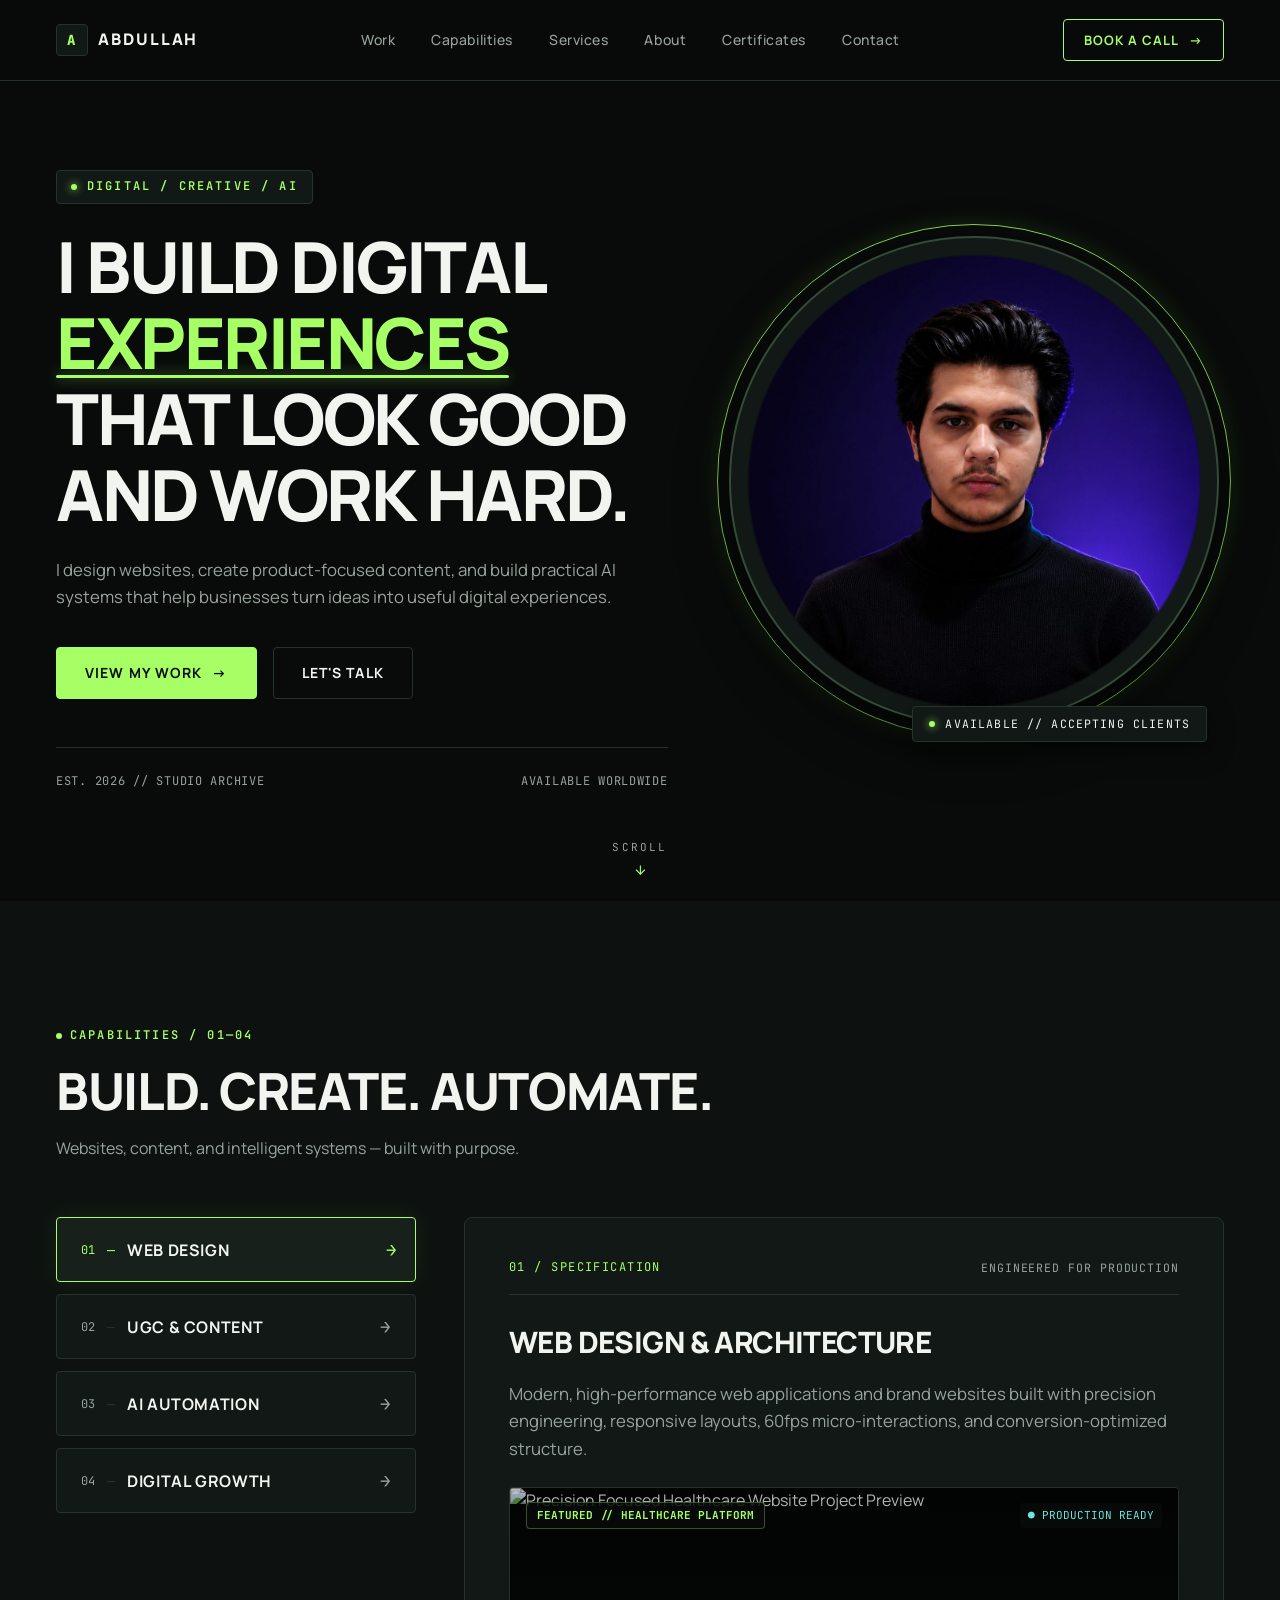
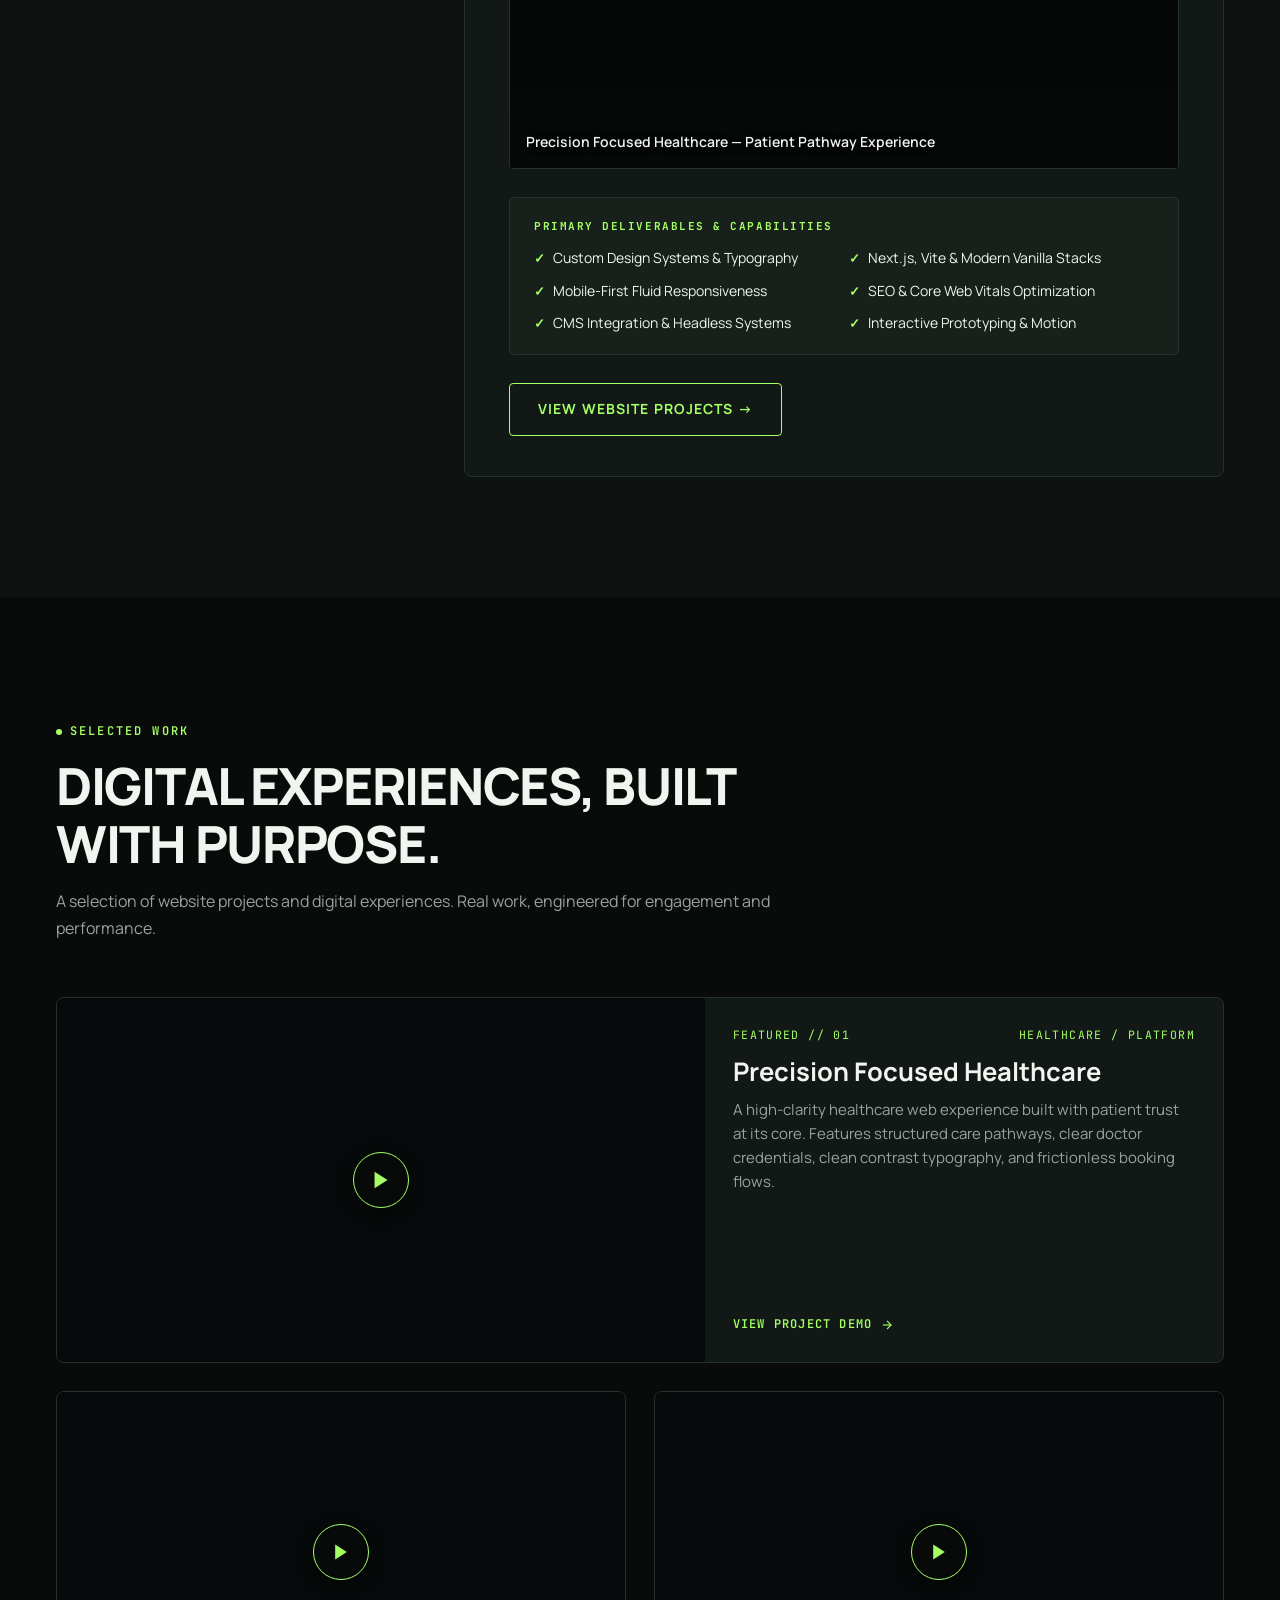
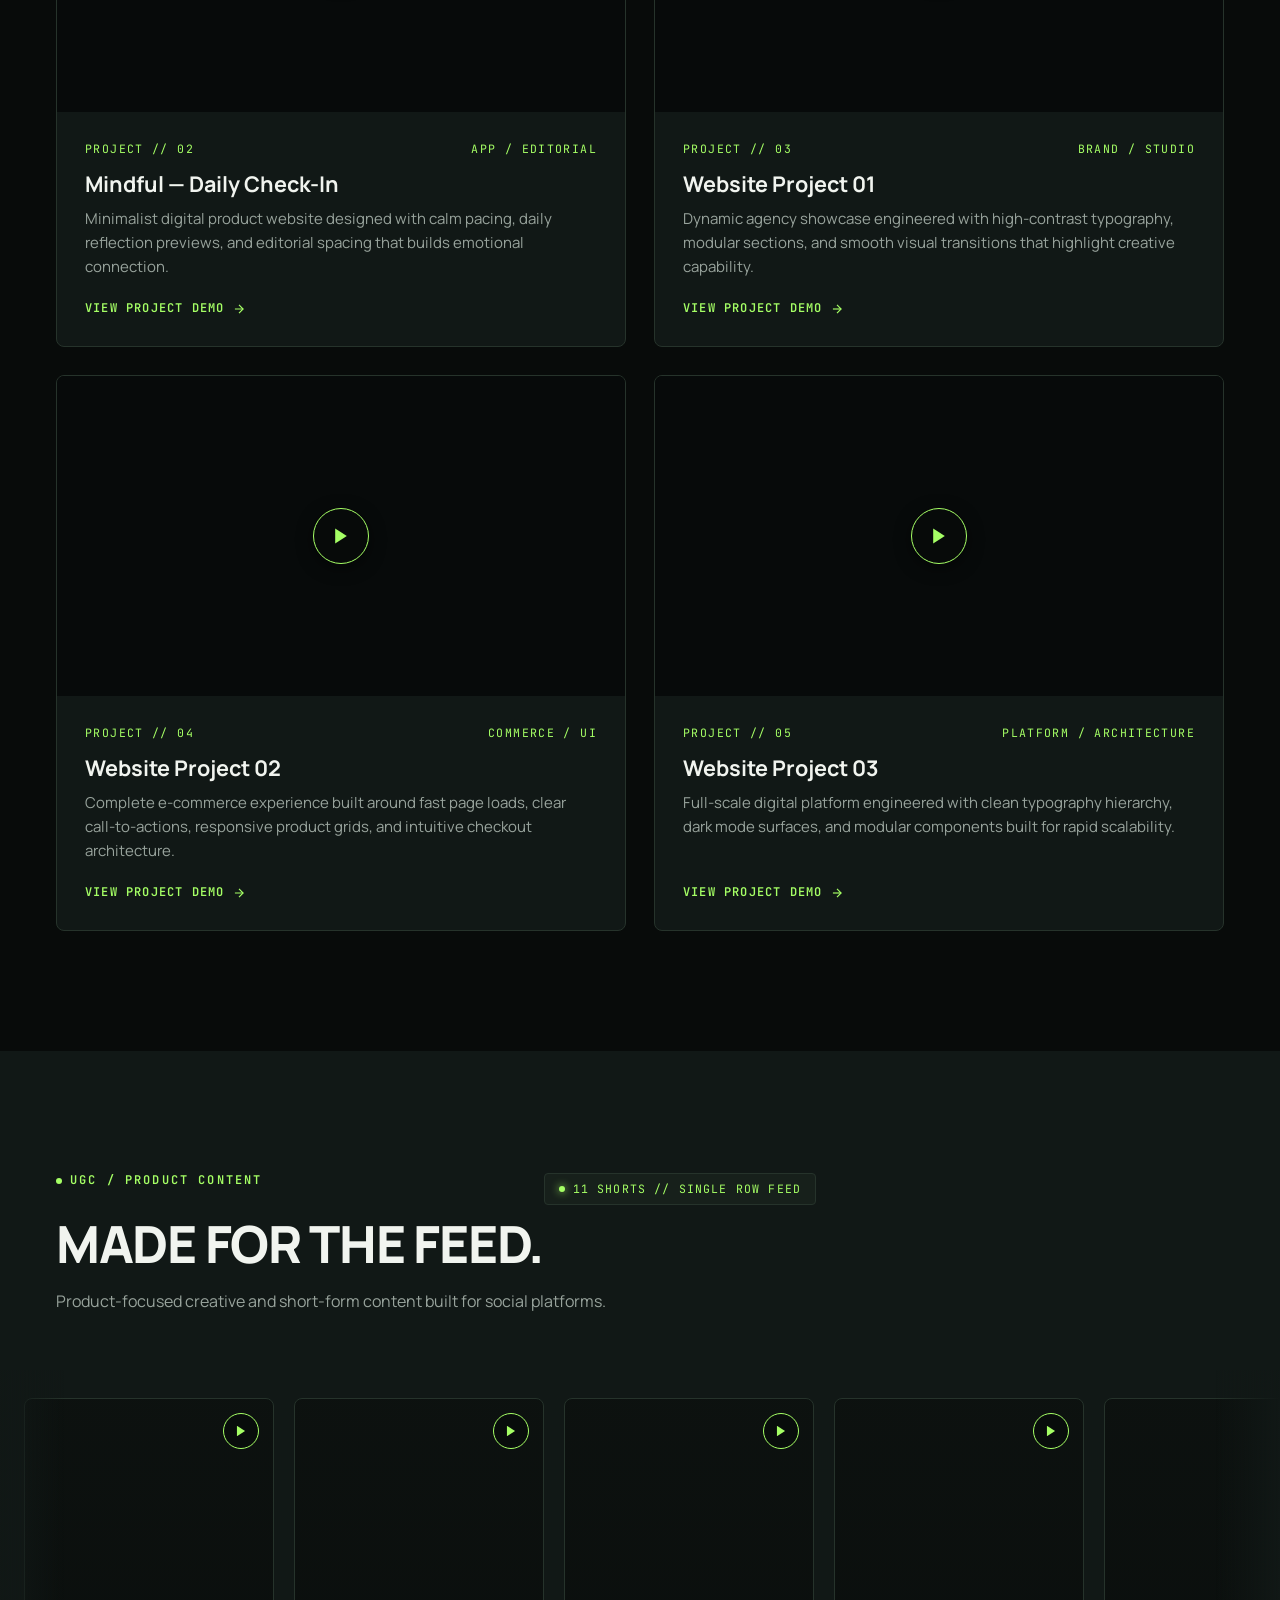
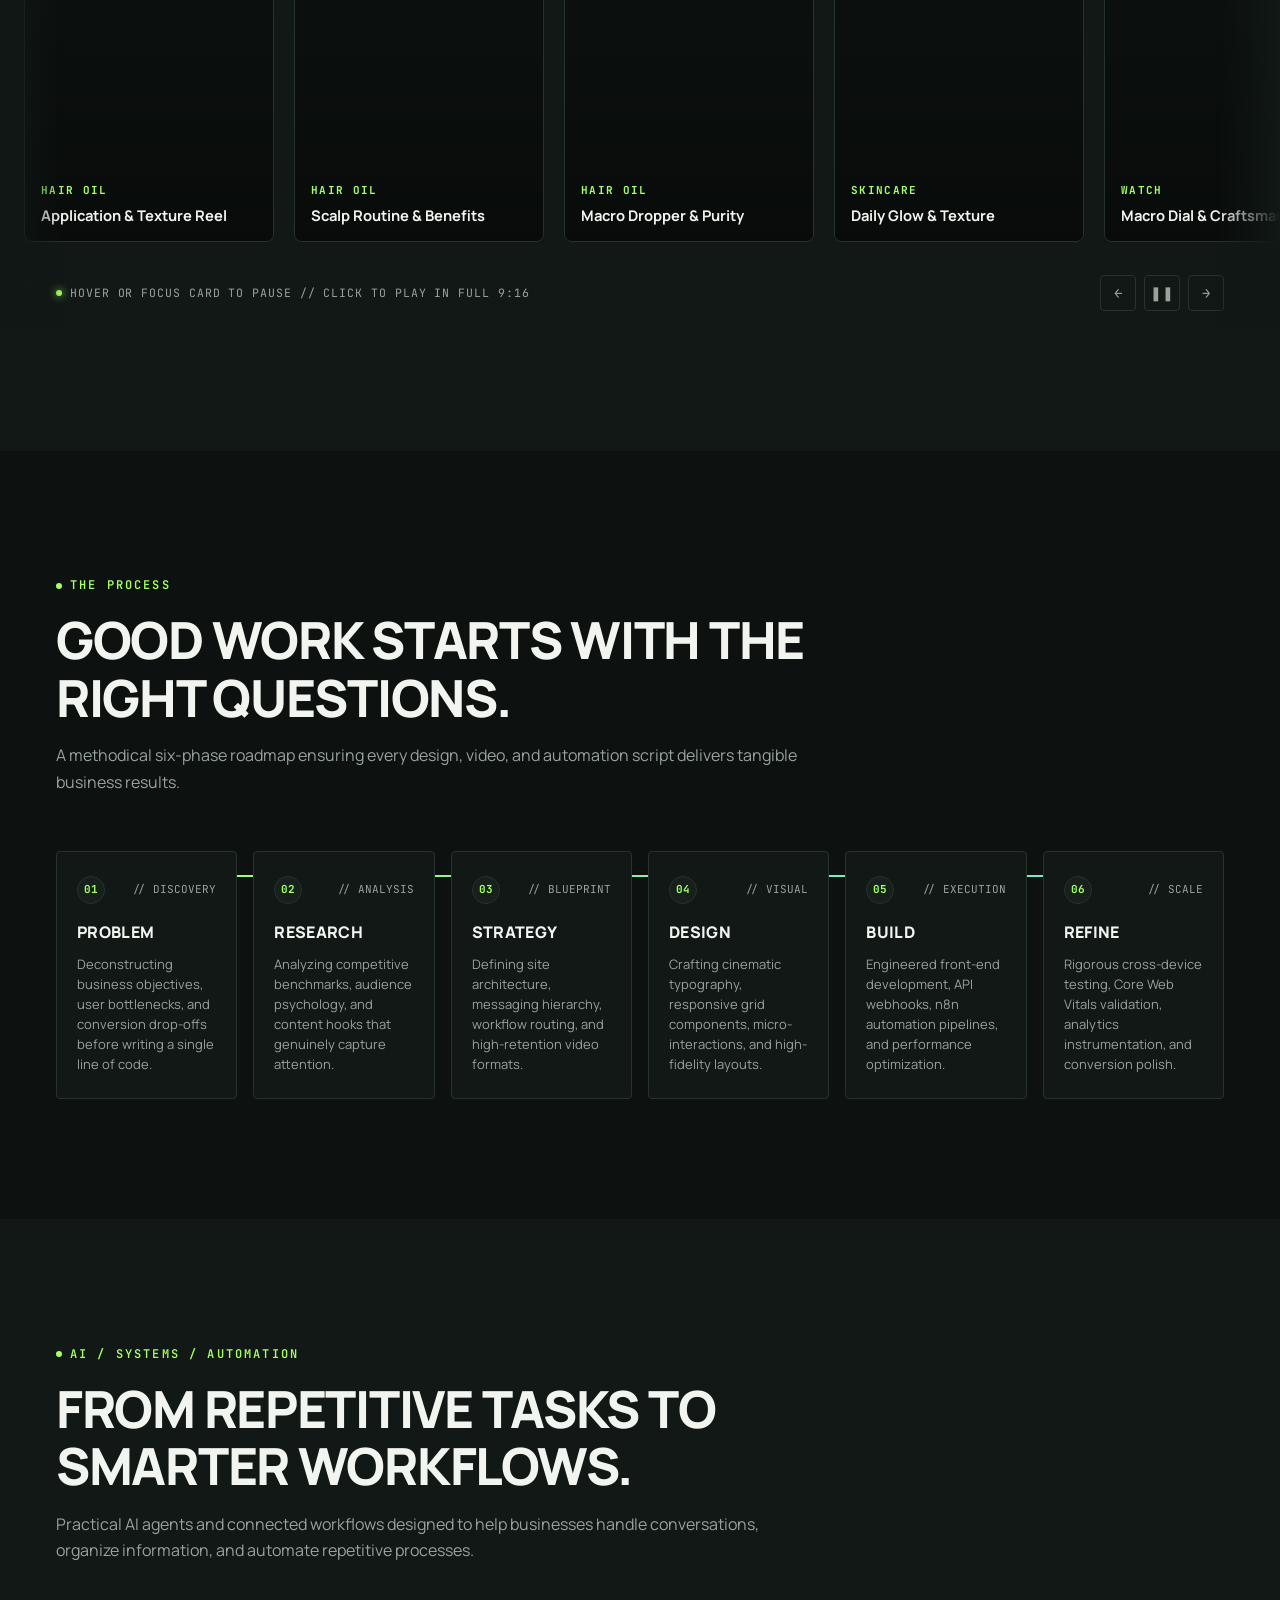
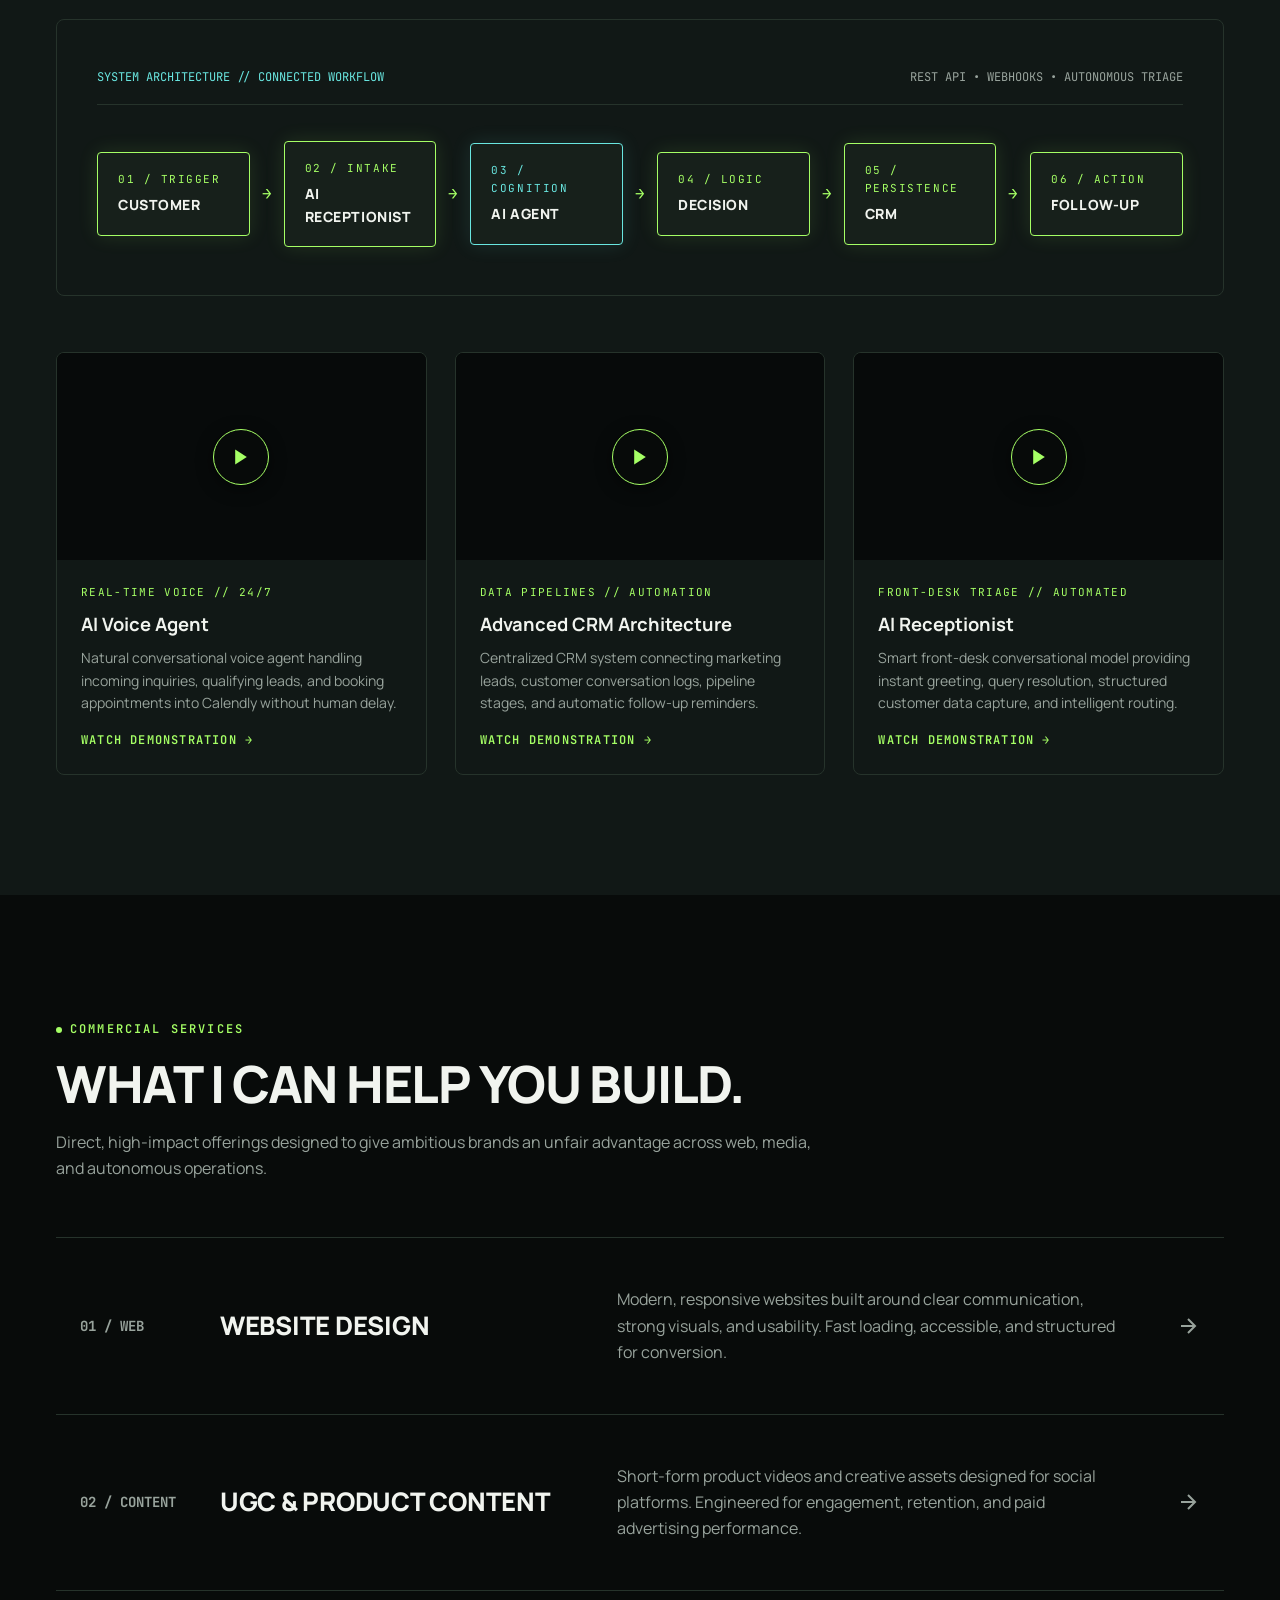
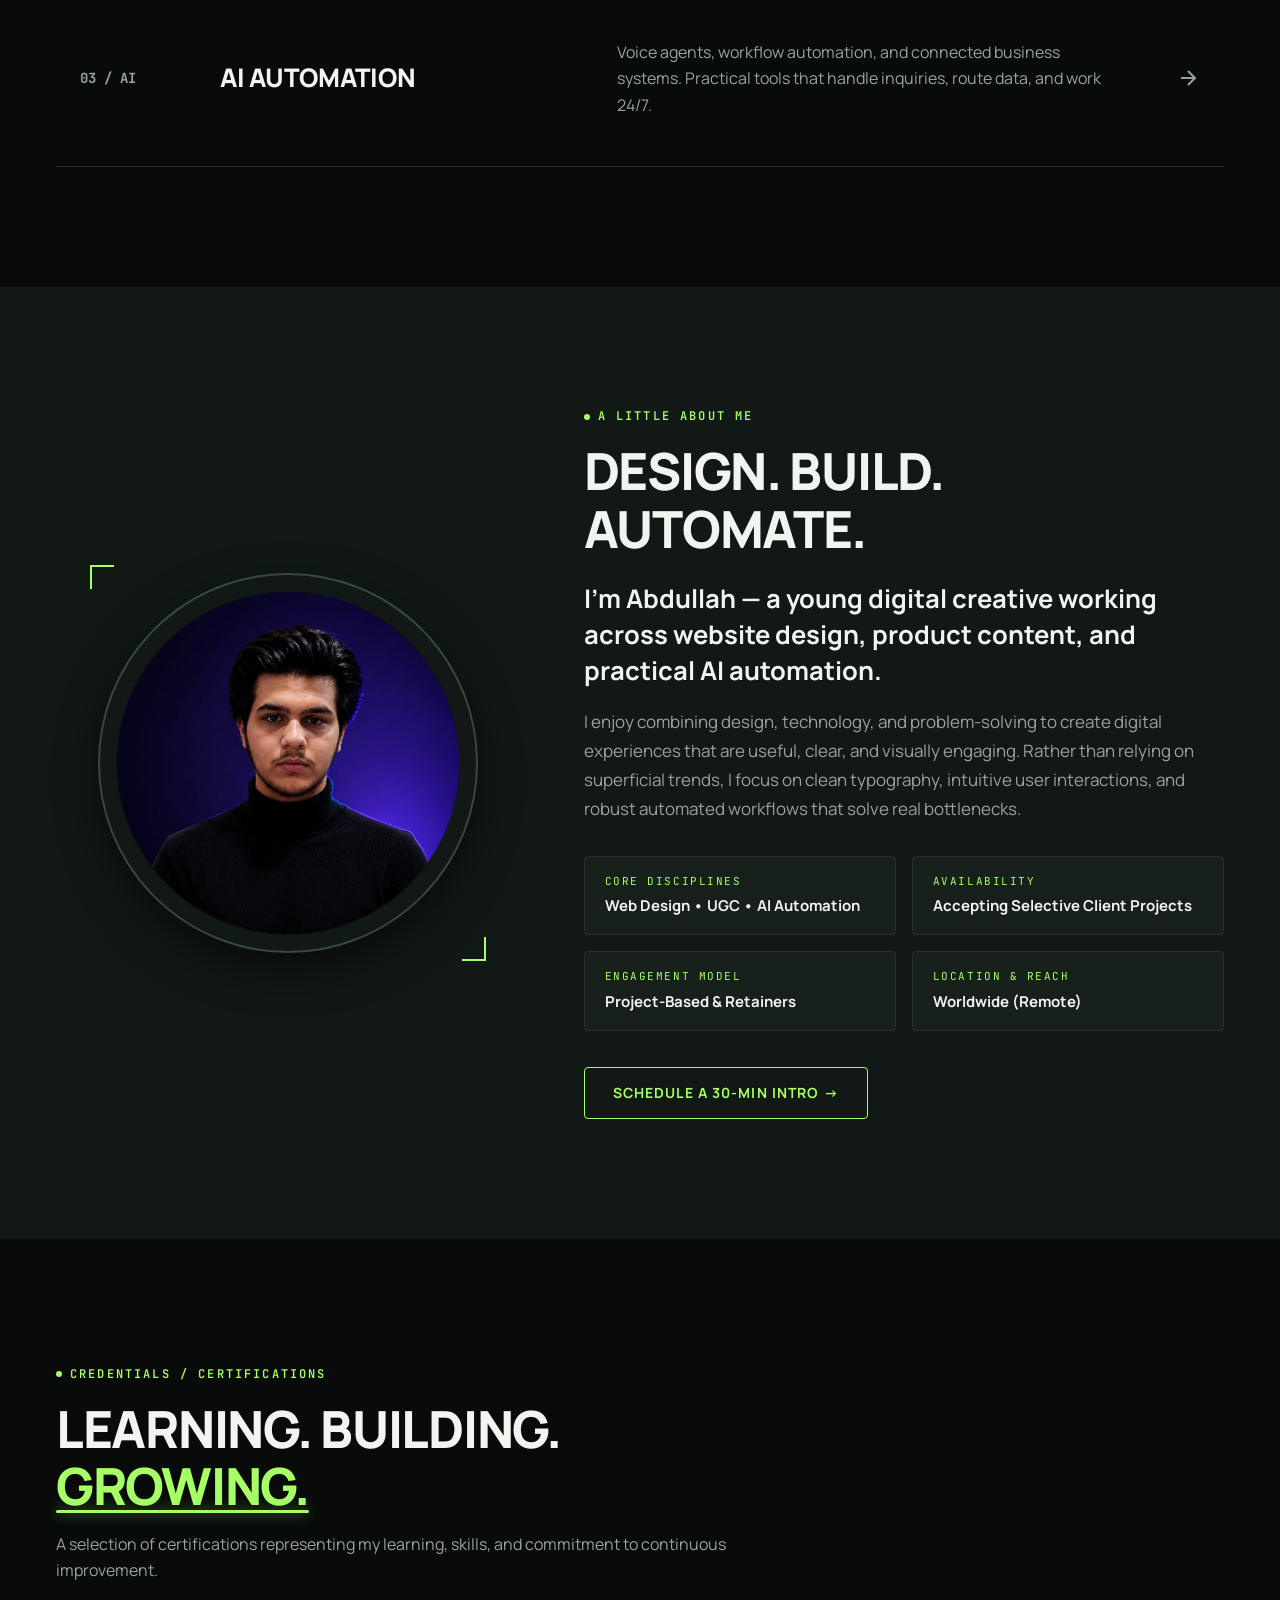
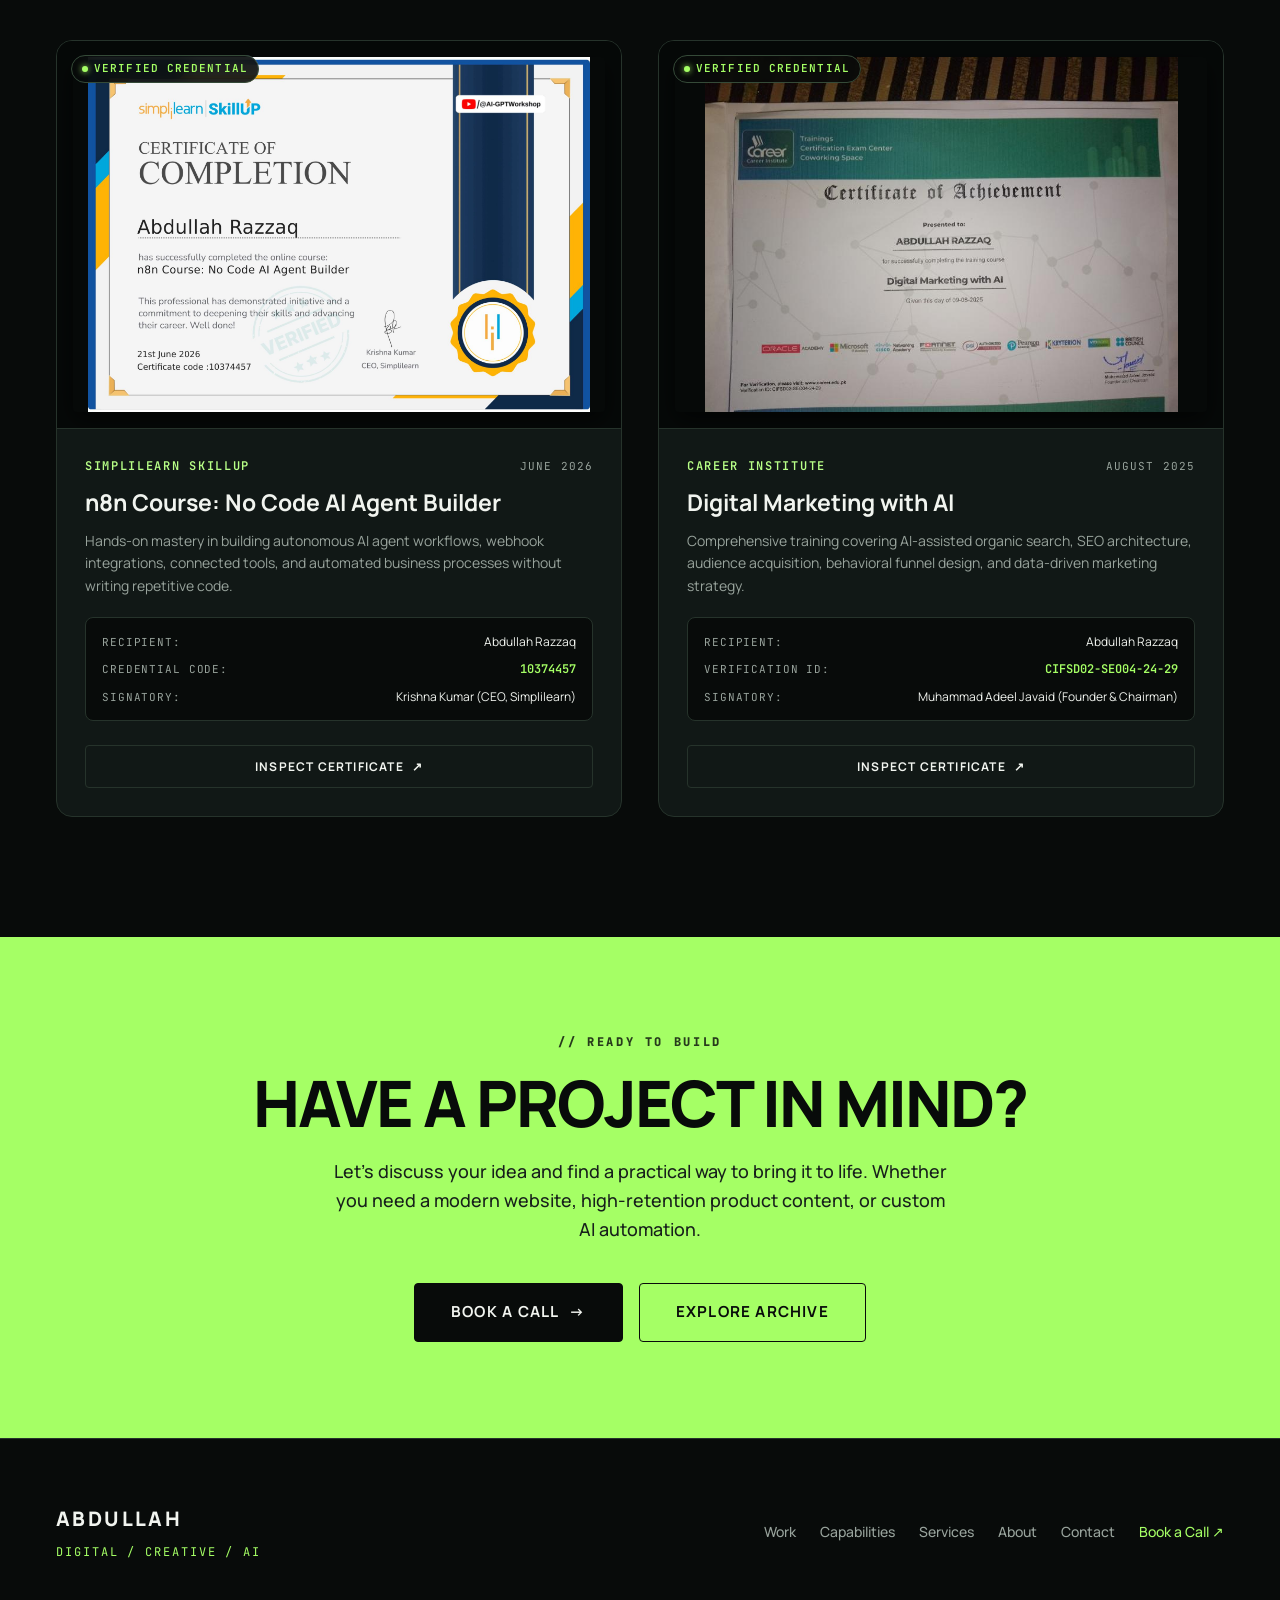
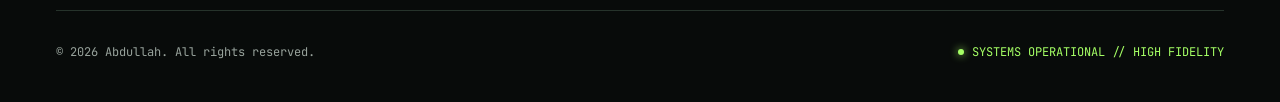
==== commit f0a73398: "feat: add premium credentials & certificates section with interactive lightbox modal" ====
--- a/index.html
+++ b/index.html
@@ -1,1559 +1,1746 @@
-﻿<!DOCTYPE html>
-<html class="dark" lang="en">
+<!DOCTYPE html>
+<html lang="en">
 <head>
-<meta charset="utf-8" />
-<meta name="viewport" content="width=device-width, initial-scale=1.0" />
-<meta name="theme-color" content="#17252F" />
-<title>Abdullah — Digital Marketer, Web Designer & AI Automation Specialist</title>
-<meta name="description" content="Abdullah builds websites, UGC content and practical AI systems that help businesses turn ideas into useful digital experiences." />
-<meta name="author" content="Abdullah" />
-
-<meta property="og:type" content="website" />
-<meta property="og:title" content="Abdullah — Digital Marketer, Web Designer & AI Automation Specialist" />
-<meta property="og:description" content="Abdullah builds websites, UGC content and practical AI systems that help businesses turn ideas into useful digital experiences." />
-<meta property="og:image" content="assets/profile.png" />
-
-<meta name="twitter:card" content="summary_large_image" />
-<meta name="twitter:title" content="Abdullah — Digital Marketer, Web Designer & AI Automation Specialist" />
-<meta name="twitter:description" content="Abdullah builds websites, UGC content and practical AI systems that help businesses turn ideas into useful digital experiences." />
-
-<link rel="icon" type="image/svg+xml" href="data:image/svg+xml,%3Csvg xmlns='http://www.w3.org/2000/svg' viewBox='0 0 100 100'%3E%3Crect width='100' height='100' fill='%2317252F'/%3E%3Ctext x='50' y='66' font-family='Manrope, sans-serif' font-size='52' font-weight='800' fill='%23F0E8DA' text-anchor='middle'%3EA%3C/text%3E%3C/svg%3E" />
-
-<link href="https://fonts.googleapis.com" rel="preconnect" />
-<link crossorigin="" href="https://fonts.gstatic.com" rel="preconnect" />
-<link href="https://fonts.googleapis.com/css2?family=JetBrains+Mono:wght@400;500;700&family=Manrope:wght@400;500;600;700;800&display=swap" rel="stylesheet" />
-<link href="https://fonts.googleapis.com/css2?family=Material+Symbols+Outlined:opsz,wght,FILL,GRAD@20..48,100..700,0..1,-50..200" rel="stylesheet" />
-<link href="https://fonts.googleapis.com/css2?family=Material+Symbols+Outlined:wght,FILL@100..700,0..1&display=swap" rel="stylesheet" />
-
-<style>
-@layer base {
-  html, body { margin: 0; padding: 0; }
-  body { overscroll-behavior: none; font-family: 'Manrope', system-ui, sans-serif; }
-  main > :first-child { margin-top: 0 !important; }
-  main > :last-child { margin-bottom: 0 !important; }
-}
-::-webkit-scrollbar { display: none; }
-
-/* ============ TOKENS ============ */
-:root {
-  --navy: #17252F;
-  --navy-2: #263A45;
-  --slate-1: #3A4A51;
-  --cream: #F0E8DA;
-  --sand: #D7B98E;
-  --teal: #477C78;
-  --orange: #C87550;
-  --ink-light: #B9C5C6;
-  --ink-mute: #606B68;
-  --white: #FFFFFF;
-  --border: #D5CCBD;
-}
-
-/* ============ FONTS ============ */
-.font-display-hero { font-family: 'Manrope', system-ui, sans-serif; font-weight: 800; }
-.font-headline-xl { font-family: 'Manrope', system-ui, sans-serif; font-weight: 800; }
-.font-headline-lg { font-family: 'Manrope', system-ui, sans-serif; font-weight: 700; }
-.font-headline-md { font-family: 'Manrope', system-ui, sans-serif; font-weight: 700; }
-.font-headline-sm { font-family: 'Manrope', system-ui, sans-serif; font-weight: 700; }
-.font-body-lg { font-family: 'Manrope', system-ui, sans-serif; font-weight: 400; }
-.font-body-md { font-family: 'Manrope', system-ui, sans-serif; font-weight: 400; }
-.font-body-sm { font-family: 'Manrope', system-ui, sans-serif; font-weight: 400; }
-.font-label-caps { font-family: 'Manrope', system-ui, sans-serif; font-weight: 700; }
-.font-code-mono { font-family: 'JetBrains Mono', monospace; font-weight: 500; }
-
-/* ============ TYPE SCALE ============ */
-.text-display-hero { font-size: clamp(2.5rem, 6vw, 5rem); }
-.text-headline-xl { font-size: clamp(1.85rem, 3.6vw, 2.75rem); }
-.text-headline-lg { font-size: clamp(1.5rem, 2.6vw, 2rem); }
-.text-headline-md { font-size: clamp(1.2rem, 1.8vw, 1.5rem); }
-.text-headline-sm { font-size: clamp(1rem, 1.2vw, 1.15rem); }
-.text-body-lg { font-size: 1.05rem; }
-.text-body-md { font-size: 1rem; }
-.text-body-sm { font-size: 0.875rem; }
-.text-label-caps { font-size: 0.72rem; letter-spacing: 0.18em; }
-.text-code-mono { font-size: 0.7rem; letter-spacing: 0.04em; }
-
-/* ============ LAYOUT ============ */
-.tk-container { max-width: 1280px; margin: 0 auto; padding: 0 1.25rem; }
-@media (min-width: 768px) { .tk-container { padding: 0 3rem; } }
-
-/* ============ CUSTOM SHARP LOOK ============ */
-.tk-section { padding: 5rem 0; }
-@media (min-width: 768px) { .tk-section { padding: 7rem 0; } }
-
-.tk-eyebrow {
-  font-family: 'Manrope', sans-serif;
-  font-weight: 700;
-  font-size: 0.72rem;
-  letter-spacing: 0.22em;
-  text-transform: uppercase;
-  display: block;
-  margin-bottom: 0.5rem;
-}
-
-.tk-eyebrow.teal { color: var(--teal); }
-.tk-eyebrow.orange { color: var(--orange); }
-.tk-eyebrow.cream { color: var(--cream); }
-.tk-eyebrow.sand { color: var(--sand); }
-
-.tk-pill {
-  display: inline-flex;
-  align-items: center;
-  gap: 0.5rem;
-  padding: 0.25rem 0.75rem;
-  font-family: 'Manrope', sans-serif;
-  font-weight: 700;
-  font-size: 0.72rem;
-  letter-spacing: 0.18em;
-  text-transform: uppercase;
-}
-.tk-pill.cream-pill { background: var(--cream); color: var(--navy); }
-.tk-pill.cream-pill:hover { background: var(--sand); }
-
-.tk-pill.ghost-pill {
-  background: transparent;
-  border: 1px solid rgba(240, 232, 218, 0.4);
-  color: var(--cream);
-}
-.tk-pill.ghost-pill:hover { border-color: var(--sand); color: var(--sand); }
-
-/* ============ NAV ============ */
-.tk-nav {
-  position: sticky;
-  top: 0;
-  z-index: 50;
-  background: rgba(23, 37, 47, 0.92);
-  backdrop-filter: blur(10px);
-  -webkit-backdrop-filter: blur(10px);
-  border-bottom: 1px solid var(--slate-1);
-}
-
-.tk-nav-inner {
-  display: flex;
-  align-items: center;
-  justify-content: space-between;
-  padding: 1rem 1.25rem;
-}
-@media (min-width: 768px) { .tk-nav-inner { padding: 1.25rem 3rem; } }
-
-.tk-nav-brand {
-  display: inline-flex;
-  align-items: center;
-  gap: 0.5rem;
-  color: var(--cream);
-  font-family: 'Manrope', sans-serif;
-  font-weight: 700;
-  letter-spacing: 0.04em;
-  text-transform: uppercase;
-  font-size: 1rem;
-  text-decoration: none;
-}
-.tk-nav-brand .dot {
-  display: inline-block;
-  width: 6px;
-  height: 6px;
-  background: var(--teal);
-}
-
-.tk-nav-links {
-  display: none;
-  gap: 2rem;
-  align-items: center;
-}
-@media (min-width: 880px) { .tk-nav-links { display: flex; } }
-
-.tk-nav-link {
-  color: var(--ink-light);
-  text-decoration: none;
-  font-size: 0.875rem;
-  font-weight: 500;
-  letter-spacing: 0.02em;
-  transition: color 200ms;
-}
-.tk-nav-link:hover, .tk-nav-link.active { color: var(--cream); }
-.tk-nav-link.active { border-bottom: 1px solid var(--cream); padding-bottom: 2px; }
-
-.tk-nav-cta {
-  display: none;
-  background: var(--cream);
-  color: var(--navy);
-  padding: 0.65rem 1.1rem;
-  font-family: 'Manrope', sans-serif;
-  font-weight: 700;
-  font-size: 0.72rem;
-  letter-spacing: 0.18em;
-  text-transform: uppercase;
-  text-decoration: none;
-  transition: background 200ms, transform 200ms;
-}
-.tk-nav-cta:hover { background: var(--sand); transform: translateY(-1px); }
-@media (min-width: 880px) { .tk-nav-cta { display: inline-flex; } }
-
-.tk-nav-toggle {
-  display: inline-flex;
-  width: 40px;
-  height: 40px;
-  align-items: center;
-  justify-content: center;
-  background: transparent;
-  border: 1px solid var(--slate-1);
-  cursor: pointer;
-}
-.tk-nav-toggle .material-symbols-outlined { color: var(--cream); }
-@media (min-width: 880px) { .tk-nav-toggle { display: none; } }
-
-.tk-mobile-menu {
-  position: fixed;
-  inset: 0;
-  z-index: 60;
-  background: var(--navy);
-  display: flex;
-  flex-direction: column;
-  justify-content: center;
-  align-items: flex-start;
-  padding: 80px 2rem 2rem;
-  gap: 1rem;
-  opacity: 0;
-  pointer-events: none;
-  transition: opacity 240ms;
-}
-.tk-mobile-menu.is-open { opacity: 1; pointer-events: auto; }
-.tk-mobile-menu a {
-  font-family: 'Manrope', sans-serif;
-  font-weight: 700;
-  font-size: 2rem;
-  color: var(--cream);
-  text-decoration: none;
-  letter-spacing: -0.01em;
-}
-
-/* ============ HERO ============ */
-.tk-hero { background: var(--navy); color: var(--cream); padding: 4rem 0 5rem; }
-@media (min-width: 768px) { .tk-hero { padding: 6rem 0 7rem; } }
-
-.tk-hero-grid { display: grid; grid-template-columns: 1fr; gap: 3rem; align-items: center; }
-@media (min-width: 1024px) { .tk-hero-grid { grid-template-columns: 7fr 5fr; gap: 4rem; } }
-
-.tk-hero-eyebrow-pill {
-  display: inline-flex;
-  align-items: center;
-  gap: 0.5rem;
-  padding: 0.4rem 0.85rem;
-  background: var(--navy-2);
-  color: var(--sand);
-  font-family: 'Manrope', sans-serif;
-  font-weight: 700;
-  font-size: 0.72rem;
-  letter-spacing: 0.18em;
-  text-transform: uppercase;
-  border: 1px solid rgba(215, 185, 142, 0.3);
-}
-.tk-hero-eyebrow-pill .dot { width: 6px; height: 6px; background: var(--teal); }
-
-.tk-hero h1 {
-  font-family: 'Manrope', sans-serif;
-  font-weight: 800;
-  font-size: clamp(2.5rem, 5.8vw, 4.5rem);
-  line-height: 1.05;
-  letter-spacing: -0.02em;
-  text-transform: uppercase;
-  color: var(--cream);
-  margin: 1.5rem 0;
-}
-.tk-hero h1 .accent { color: var(--sand); display: block; margin-top: 0.25rem; }
-
-.tk-hero-sub {
-  font-family: 'Manrope', sans-serif;
-  font-size: 1.05rem;
-  color: var(--ink-light);
-  line-height: 1.65;
-  max-width: 36rem;
-  margin-bottom: 2rem;
-}
-
-.tk-hero-ctas {
-  display: flex;
-  gap: 1rem;
-  flex-wrap: wrap;
-  align-items: center;
-}
-
-.tk-coord-tag {
-  margin-top: 2rem;
-  padding-top: 1.5rem;
-  border-top: 1px solid rgba(58, 74, 81, 0.6);
-  display: flex;
-  align-items: center;
-  justify-content: space-between;
-  font-family: 'JetBrains Mono', monospace;
-  font-size: 0.72rem;
-  color: rgba(185, 197, 198, 0.7);
-  text-transform: uppercase;
-  letter-spacing: 0.08em;
-  flex-wrap: wrap;
-  gap: 0.5rem;
-}
-
-.tk-portrait-wrap {
-  position: relative;
-  max-width: 440px;
-  margin: 0 auto;
-}
-
-.tk-portrait-frame {
-  position: absolute;
-  width: 48px;
-  height: 48px;
-  z-index: 20;
-  pointer-events: none;
-}
-.tk-portrait-frame.tl { top: -12px; right: -12px; border-top: 2px solid var(--teal); border-right: 2px solid var(--teal); }
-.tk-portrait-frame.br { bottom: -12px; left: -12px; border-bottom: 2px solid var(--sand); border-left: 2px solid var(--sand); }
-
-.tk-portrait {
-  position: relative;
-  background: var(--navy-2);
-  border: 1px solid rgba(215, 185, 142, 0.4);
-  overflow: hidden;
-  box-shadow: 0 30px 60px -20px rgba(0, 0, 0, 0.5);
-}
-.tk-portrait img {
-  width: 100%;
-  height: 460px;
-  object-fit: cover;
-  object-position: top;
-  filter: grayscale(100%) contrast(1.05);
-  transition: filter 600ms;
-}
-.tk-portrait:hover img { filter: grayscale(0%) contrast(1.05); }
-@media (min-width: 768px) { .tk-portrait img { height: 540px; } }
-
-.tk-portrait-meta {
-  padding: 1rem;
-  background: rgba(23, 37, 47, 0.95);
-  border-top: 1px solid var(--slate-1);
-  display: flex;
-  align-items: center;
-  justify-content: space-between;
-}
-.tk-portrait-meta .name { font-family: 'Manrope', sans-serif; font-weight: 700; font-size: 0.78rem; color: var(--cream); text-transform: uppercase; letter-spacing: 0.04em; }
-.tk-portrait-meta .role { font-family: 'JetBrains Mono', monospace; font-size: 0.7rem; color: var(--sand); }
-.tk-portrait-meta .available { display: inline-flex; align-items: center; gap: 0.4rem; font-family: 'JetBrains Mono', monospace; font-size: 0.7rem; color: var(--teal); }
-.tk-portrait-meta .available .dot {
-  width: 8px;
-  height: 8px;
-  background: var(--teal);
-  border-radius: 50%;
-  animation: tk-pulse 2s ease-in-out infinite;
-}
-@keyframes tk-pulse { 0%, 100% { opacity: 1; } 50% { opacity: 0.4; } }
-
-/* ============ MANIFESTO ============ */
-.tk-manifesto { background: var(--cream); color: var(--navy); padding: 5rem 0; }
-@media (min-width: 768px) { .tk-manifesto { padding: 7rem 0; } }
-.tk-manifesto-grid { display: grid; grid-template-columns: 1fr; gap: 2.5rem; align-items: center; }
-@media (min-width: 1024px) { .tk-manifesto-grid { grid-template-columns: 8fr 4fr; gap: 4rem; } }
-.tk-manifesto-grid h2 {
-  font-family: 'Manrope', sans-serif;
-  font-weight: 800;
-  font-size: clamp(1.85rem, 3.6vw, 2.75rem);
-  line-height: 1.1;
-  letter-spacing: -0.02em;
-  text-transform: uppercase;
-  color: var(--navy);
-  margin: 0;
-}
-.tk-manifesto-side {
-  border-left: 0;
-  padding-left: 0;
-}
-@media (min-width: 1024px) { .tk-manifesto-side { border-left: 1px solid var(--sand); padding-left: 2.5rem; } }
-.tk-manifesto-side .label { font-family: 'JetBrains Mono', monospace; font-size: 0.7rem; color: var(--teal); text-transform: uppercase; font-weight: 700; letter-spacing: 0.18em; display: block; margin-bottom: 1rem; }
-.tk-manifesto-side p { color: var(--ink-mute); line-height: 1.7; font-size: 1rem; }
-.tk-manifesto-side .tag { display: inline-flex; align-items: center; gap: 0.5rem; margin-top: 1.25rem; font-family: 'JetBrains Mono', monospace; font-size: 0.72rem; color: var(--navy); }
-.tk-manifesto-side .tag::before { content: ""; width: 12px; height: 1px; background: var(--orange); }
-
-/* ============ CAPABILITIES ============ */
-.tk-cap { background: var(--navy-2); color: var(--cream); padding: 5rem 0; border-top: 1px solid var(--slate-1); border-bottom: 1px solid var(--slate-1); }
-@media (min-width: 768px) { .tk-cap { padding: 7rem 0; } }
-.tk-cap-head { display: flex; flex-direction: column; gap: 1rem; margin-bottom: 4rem; }
-@media (min-width: 768px) { .tk-cap-head { flex-direction: row; align-items: end; justify-content: space-between; } }
-.tk-cap-head h2 {
-  font-family: 'Manrope', sans-serif;
-  font-weight: 800;
-  font-size: clamp(1.85rem, 3.6vw, 2.75rem);
-  line-height: 1.05;
-  letter-spacing: -0.02em;
-  text-transform: uppercase;
-  color: var(--cream);
-  margin: 0;
-}
-.tk-cap-head p { color: var(--ink-light); max-width: 28rem; line-height: 1.65; }
-
-.tk-cap-grid { display: grid; grid-template-columns: 1fr; gap: 2.5rem; align-items: stretch; }
-@media (min-width: 1024px) { .tk-cap-grid { grid-template-columns: 5fr 7fr; gap: 2.5rem; } }
-
-.tk-cap-list { display: flex; flex-direction: column; gap: 0.75rem; }
-.tk-cap-item {
-  padding: 1.5rem;
-  background: rgba(23, 37, 47, 0.6);
-  border: 1px solid var(--slate-1);
-  border-left: 4px solid transparent;
-  cursor: pointer;
-  transition: background 240ms, border-left-color 240ms;
-}
-.tk-cap-item:hover { background: var(--navy); }
-.tk-cap-item.is-active { background: var(--navy); border-left-color: var(--teal); }
-.tk-cap-item .row1 { display: flex; align-items: center; justify-content: space-between; margin-bottom: 0.5rem; }
-.tk-cap-item .row1 .num { font-family: 'JetBrains Mono', monospace; font-size: 0.78rem; color: var(--ink-light); }
-.tk-cap-item .row1 .badge { font-family: 'JetBrains Mono', monospace; font-size: 0.65rem; padding: 0.15rem 0.5rem; background: rgba(71, 124, 120, 0.2); color: var(--sand); border: 1px solid rgba(71, 124, 120, 0.4); text-transform: uppercase; }
-.tk-cap-item h3 { font-family: 'Manrope', sans-serif; font-weight: 700; font-size: 1.15rem; text-transform: uppercase; color: var(--cream); margin: 0 0 0.5rem 0; transition: color 240ms; }
-.tk-cap-item:hover h3 { color: var(--sand); }
-.tk-cap-item p { font-size: 0.875rem; color: var(--ink-light); line-height: 1.55; margin: 0; }
-
-.tk-cap-panel {
-  background: var(--navy);
-  border: 1px solid var(--slate-1);
-  padding: 1.5rem;
-  display: flex;
-  flex-direction: column;
-  justify-content: space-between;
-  position: relative;
-  overflow: hidden;
-}
-@media (min-width: 768px) { .tk-cap-panel { padding: 2rem; } }
-.tk-cap-panel .panel-head { display: flex; align-items: center; justify-content: space-between; padding-bottom: 1.25rem; border-bottom: 1px solid var(--slate-1); margin-bottom: 1.5rem; flex-wrap: wrap; gap: 0.5rem; }
-.tk-cap-panel .panel-head .left { display: inline-flex; align-items: center; gap: 0.5rem; }
-.tk-cap-panel .panel-head .left .square { width: 12px; height: 12px; background: var(--teal); }
-.tk-cap-panel .panel-head .left .label { font-family: 'JetBrains Mono', monospace; font-size: 0.72rem; color: var(--sand); text-transform: uppercase; letter-spacing: 0.08em; }
-.tk-cap-panel .panel-head .tags { display: flex; gap: 0.4rem; flex-wrap: wrap; }
-.tk-cap-panel .panel-head .tag { font-size: 0.65rem; padding: 0.25rem 0.5rem; background: var(--navy-2); border: 1px solid var(--slate-1); color: var(--ink-light); text-transform: uppercase; }
-
-.tk-cap-diagram { padding: 1.5rem 0; }
-.tk-cap-diagram .viewport { border: 1px solid rgba(71, 124, 120, 0.5); background: rgba(38, 58, 69, 0.4); padding: 1.25rem; }
-.tk-cap-diagram .viewport-head { display: flex; align-items: center; justify-content: space-between; border-bottom: 1px solid var(--slate-1); padding-bottom: 0.75rem; margin-bottom: 1rem; font-family: 'JetBrains Mono', monospace; font-size: 0.72rem; color: var(--ink-light); }
-.tk-cap-diagram .viewport-head .status { color: var(--sand); }
-.tk-cap-diagram .vp-grid-1 { display: grid; grid-template-columns: 8fr 4fr; gap: 0.75rem; margin-bottom: 0.75rem; }
-.tk-cap-diagram .vp-grid-1 .a { background: var(--navy-2); border: 1px solid var(--slate-1); padding: 0.75rem; display: flex; flex-direction: column; justify-content: space-between; height: 80px; }
-.tk-cap-diagram .vp-grid-1 .a .h1 { width: 96px; height: 8px; background: rgba(215, 185, 142, 0.8); }
-.tk-cap-diagram .vp-grid-1 .a .h2 { width: 192px; height: 8px; background: rgba(185, 197, 198, 0.4); }
-.tk-cap-diagram .vp-grid-1 .b { background: rgba(71, 124, 120, 0.2); border: 1px solid rgba(71, 124, 120, 0.4); padding: 0.75rem; display: flex; flex-direction: column; justify-content: space-between; height: 80px; }
-.tk-cap-diagram .vp-grid-1 .b .b1 { width: 48px; height: 8px; background: var(--teal); }
-.tk-cap-diagram .vp-grid-1 .b .b2 { font-family: 'JetBrains Mono', monospace; font-size: 0.65rem; color: var(--sand); }
-.tk-cap-diagram .vp-grid-2 { display: grid; grid-template-columns: repeat(3, 1fr); gap: 0.75rem; }
-.tk-cap-diagram .vp-grid-2 .cell { background: var(--navy); border: 1px solid var(--slate-1); padding: 0.5rem; display: flex; align-items: center; justify-content: center; height: 56px; font-family: 'JetBrains Mono', monospace; font-size: 0.7rem; color: var(--ink-light); }
-.tk-cap-diagram .vp-grid-2 .cell.hl { color: var(--sand); }
-
-.tk-cap-quote { color: var(--ink-light); font-style: italic; line-height: 1.65; margin-top: 1.5rem; }
-
-.tk-cap-foot { padding-top: 1.5rem; border-top: 1px solid var(--slate-1); display: flex; align-items: center; justify-content: space-between; flex-wrap: wrap; gap: 0.5rem; font-family: 'JetBrains Mono', monospace; font-size: 0.72rem; color: var(--ink-light); margin-top: 1.5rem; }
-.tk-cap-foot a { color: var(--sand); font-weight: 700; text-decoration: none; display: inline-flex; align-items: center; gap: 0.4rem; }
-.tk-cap-foot a:hover { text-decoration: underline; }
-
-.tk-cap-panel .bg-circle {
-  position: absolute;
-  right: -64px;
-  bottom: -64px;
-  width: 256px;
-  height: 256px;
-  border: 1px solid rgba(58, 74, 81, 0.3);
-  border-radius: 50%;
-  pointer-events: none;
-}
-
-/* ============ SELECTED WORK ============ */
-.tk-work { background: var(--cream); color: var(--navy); padding: 5rem 0; }
-@media (min-width: 768px) { .tk-work { padding: 7rem 0; } }
-.tk-work-head { display: flex; flex-direction: column; gap: 1rem; margin-bottom: 4rem; }
-@media (min-width: 768px) { .tk-work-head { flex-direction: row; align-items: end; justify-content: space-between; } }
-.tk-work-head h2 {
-  font-family: 'Manrope', sans-serif;
-  font-weight: 800;
-  font-size: clamp(1.85rem, 3.6vw, 2.75rem);
-  line-height: 1.05;
-  letter-spacing: -0.02em;
-  text-transform: uppercase;
-  color: var(--navy);
-  margin: 0;
-}
-.tk-work-head p { color: var(--ink-mute); max-width: 30rem; line-height: 1.65; }
-
-.tk-project-featured {
-  background: var(--white);
-  border: 1px solid var(--border);
-  transition: border-color 280ms;
-  margin-bottom: 3rem;
-}
-.tk-project-featured:hover { border-color: var(--orange); }
-.tk-project-featured .inner { display: grid; grid-template-columns: 1fr; align-items: center; }
-@media (min-width: 1024px) { .tk-project-featured .inner { grid-template-columns: 7fr 5fr; } }
-.tk-project-featured .media { position: relative; aspect-ratio: 16/9; background: var(--navy); overflow: hidden; }
-.tk-project-featured .media img { width: 100%; height: 100%; object-fit: cover; transition: transform 700ms; }
-.tk-project-featured:hover .media img { transform: scale(1.04); }
-.tk-project-featured .media .play { position: absolute; inset: 0; display: flex; align-items: center; justify-content: center; pointer-events: none; }
-.tk-project-featured .media .play .icon { width: 72px; height: 72px; background: rgba(255,255,255,0.95); color: var(--navy); display: inline-flex; align-items: center; justify-content: center; }
-.tk-project-featured .meta { padding: 2rem 1.75rem; display: flex; flex-direction: column; justify-content: space-between; gap: 1.5rem; }
-@media (min-width: 768px) { .tk-project-featured .meta { padding: 3rem; } }
-.tk-project-featured .meta .row1 { display: flex; align-items: center; justify-content: space-between; font-family: 'JetBrains Mono', monospace; font-size: 0.72rem; color: var(--orange); text-transform: uppercase; letter-spacing: 0.06em; margin-bottom: 0.75rem; }
-.tk-project-featured .meta h3 { font-family: 'Manrope', sans-serif; font-weight: 800; font-size: clamp(1.4rem, 2.2vw, 1.85rem); text-transform: uppercase; letter-spacing: -0.01em; color: var(--navy); margin: 0 0 0.75rem 0; }
-.tk-project-featured .meta p { color: var(--ink-mute); line-height: 1.65; }
-.tk-project-featured .meta .row2 { padding-top: 1.5rem; border-top: 1px solid var(--border); display: flex; align-items: center; justify-content: space-between; flex-wrap: wrap; gap: 0.5rem; }
-.tk-project-featured .meta .row2 .tags { display: flex; gap: 0.4rem; flex-wrap: wrap; }
-.tk-project-featured .meta .row2 .tags span { font-size: 0.65rem; padding: 0.25rem 0.5rem; background: var(--cream); border: 1px solid var(--border); color: var(--navy); text-transform: uppercase; }
-.tk-project-featured .meta .row2 a { font-family: 'Manrope', sans-serif; font-weight: 700; font-size: 0.72rem; letter-spacing: 0.18em; color: var(--orange); text-transform: uppercase; text-decoration: none; display: inline-flex; align-items: center; gap: 0.4rem; }
-.tk-project-featured .meta .row2 a:hover { color: var(--navy); }
-.tk-project-featured .meta .row2 a .material-symbols-outlined { font-size: 1rem; }
-
-.tk-project-row { display: grid; grid-template-columns: 1fr; gap: 2rem; }
-@media (min-width: 768px) { .tk-project-row { grid-template-columns: 1fr 1fr; } }
-
-.tk-project-card { background: var(--white); border: 1px solid var(--border); transition: border-color 280ms; display: flex; flex-direction: column; }
-.tk-project-card:hover { border-color: var(--teal); }
-.tk-project-card .media { position: relative; aspect-ratio: 16/9; background: var(--navy); overflow: hidden; }
-.tk-project-card .media img { width: 100%; height: 100%; object-fit: cover; transition: transform 700ms; }
-.tk-project-card:hover .media img { transform: scale(1.04); }
-.tk-project-card .media .play { position: absolute; inset: 0; display: flex; align-items: center; justify-content: center; pointer-events: none; }
-.tk-project-card .media .play .icon { width: 56px; height: 56px; background: rgba(255,255,255,0.95); color: var(--navy); display: inline-flex; align-items: center; justify-content: center; }
-.tk-project-card .meta { padding: 1.5rem 1.5rem 1.75rem; flex: 1; display: flex; flex-direction: column; justify-content: space-between; gap: 1rem; }
-.tk-project-card .meta .row1 { font-family: 'JetBrains Mono', monospace; font-size: 0.72rem; color: var(--teal); text-transform: uppercase; letter-spacing: 0.06em; }
-.tk-project-card .meta h3 { font-family: 'Manrope', sans-serif; font-weight: 700; font-size: 1.25rem; text-transform: uppercase; letter-spacing: -0.005em; color: var(--navy); margin: 0.5rem 0 0.5rem 0; }
-.tk-project-card .meta p { color: var(--ink-mute); font-size: 0.875rem; line-height: 1.55; }
-.tk-project-card .meta .row2 { padding-top: 1rem; border-top: 1px solid var(--border); display: flex; align-items: center; justify-content: space-between; }
-.tk-project-card .meta .row2 .meta-mono { font-family: 'JetBrains Mono', monospace; font-size: 0.72rem; color: rgba(23, 37, 47, 0.7); }
-.tk-project-card .meta .row2 a { font-family: 'Manrope', sans-serif; font-weight: 700; font-size: 0.72rem; letter-spacing: 0.18em; color: var(--teal); text-transform: uppercase; text-decoration: none; }
-.tk-project-card .meta .row2 a:hover { color: var(--navy); }
-
-.tk-project-list { display: grid; grid-template-columns: 1fr; gap: 1.25rem; margin-top: 2rem; }
-@media (min-width: 768px) { .tk-project-list { grid-template-columns: 1fr 1fr; } }
-.tk-project-list a {
-  display: block;
-  padding: 1.5rem;
-  background: var(--white);
-  border: 1px solid var(--border);
-  text-decoration: none;
-  transition: border-color 240ms;
-}
-.tk-project-list a:hover { border-color: var(--orange); }
-.tk-project-list .head { display: flex; align-items: center; justify-content: space-between; margin-bottom: 0.75rem; font-family: 'JetBrains Mono', monospace; font-size: 0.72rem; color: var(--ink-mute); }
-.tk-project-list .head .label { color: var(--orange); }
-.tk-project-list h4 { font-family: 'Manrope', sans-serif; font-weight: 700; font-size: 1.1rem; text-transform: uppercase; letter-spacing: -0.005em; color: var(--navy); margin: 0 0 0.5rem 0; }
-.tk-project-list p { color: var(--ink-mute); font-size: 0.875rem; line-height: 1.55; margin: 0; }
-
-/* ============ UGC ============ */
-.tk-ugc { background: var(--sand); color: var(--navy); padding: 5rem 0; }
-@media (min-width: 768px) { .tk-ugc { padding: 7rem 0; } }
-.tk-ugc-head { display: flex; flex-direction: column; gap: 1rem; margin-bottom: 3rem; }
-@media (min-width: 768px) { .tk-ugc-head { flex-direction: row; align-items: end; justify-content: space-between; } }
-.tk-ugc-head h2 { font-family: 'Manrope', sans-serif; font-weight: 800; font-size: clamp(1.85rem, 3.6vw, 2.75rem); line-height: 1.05; letter-spacing: -0.02em; text-transform: uppercase; color: var(--navy); margin: 0; }
-.tk-ugc-head p { color: rgba(23, 37, 47, 0.8); max-width: 30rem; line-height: 1.65; font-weight: 500; }
-
-.tk-ugc-filters { display: flex; flex-wrap: wrap; gap: 0.5rem; margin-bottom: 3rem; padding-bottom: 1.5rem; border-bottom: 1px solid rgba(23, 37, 47, 0.2); }
-.tk-ugc-filters button {
-  padding: 0.4rem 1rem;
-  font-family: 'Manrope', sans-serif;
-  font-weight: 700;
-  font-size: 0.72rem;
-  letter-spacing: 0.18em;
-  text-transform: uppercase;
-  background: var(--navy);
-  color: var(--cream);
-  border: 0;
-  cursor: pointer;
-  transition: background 200ms;
-}
-.tk-ugc-filters button.is-active, .tk-ugc-filters button:hover { background: var(--orange); }
-
-.tk-ugc-grid { display: grid; grid-template-columns: repeat(2, 1fr); gap: 1rem; }
-@media (min-width: 640px) { .tk-ugc-grid { grid-template-columns: repeat(3, 1fr); } }
-@media (min-width: 1024px) { .tk-ugc-grid { grid-template-columns: repeat(5, 1fr); } }
-@media (min-width: 768px) { .tk-ugc-grid { gap: 1.5rem; } }
-
-.tk-reel { position: relative; aspect-ratio: 9/16; background: var(--navy); overflow: hidden; border: 2px solid var(--navy); display: flex; flex-direction: column; justify-content: space-between; padding: 1rem; text-decoration: none; box-shadow: 0 4px 6px rgba(0,0,0,0.1); }
-.tk-reel .top { display: flex; align-items: center; justify-content: space-between; z-index: 10; }
-.tk-reel .top .cat { padding: 0.2rem 0.5rem; background: var(--orange); color: var(--cream); font-family: 'JetBrains Mono', monospace; font-size: 0.65rem; text-transform: uppercase; }
-.tk-reel .top .cat.teal-cat { background: var(--teal); }
-.tk-reel .top .icon { color: var(--cream); }
-.tk-reel .bg { position: absolute; inset: 0; background-size: cover; background-position: center; transition: transform 700ms; }
-.tk-reel:hover .bg { transform: scale(1.04); }
-.tk-reel .overlay { position: absolute; inset: 0; background: rgba(38, 58, 69, 0.8); display: flex; align-items: center; justify-content: center; transition: background 240ms; }
-.tk-reel:hover .overlay { background: rgba(23, 37, 47, 0.4); }
-.tk-reel .overlay .play { color: var(--cream); font-size: 2.5rem; transition: transform 240ms, color 240ms; }
-.tk-reel:hover .overlay .play { transform: scale(1.25); color: var(--sand); }
-.tk-reel .foot { z-index: 10; background: rgba(23, 37, 47, 0.9); padding: 0.5rem; color: var(--cream); border-top: 1px solid var(--slate-1); margin: 0 -1rem -1rem -1rem; }
-.tk-reel .foot .t1 { font-family: 'Manrope', sans-serif; font-weight: 700; font-size: 0.7rem; text-transform: uppercase; }
-.tk-reel .foot .t2 { font-family: 'JetBrains Mono', monospace; font-size: 0.6rem; color: var(--sand); margin-top: 0.2rem; }
-
-/* ============ PROCESS ============ */
-.tk-process { background: var(--navy); color: var(--cream); padding: 5rem 0; position: relative; }
-@media (min-width: 768px) { .tk-process { padding: 7rem 0; } }
-.tk-process-head { display: flex; flex-direction: column; gap: 1rem; margin-bottom: 4rem; }
-@media (min-width: 768px) { .tk-process-head { flex-direction: row; align-items: end; justify-content: space-between; } }
-.tk-process-head h2 { font-family: 'Manrope', sans-serif; font-weight: 800; font-size: clamp(1.85rem, 3.6vw, 2.75rem); line-height: 1.05; letter-spacing: -0.02em; text-transform: uppercase; color: var(--cream); margin: 0; }
-.tk-process-head p { color: var(--ink-light); max-width: 28rem; line-height: 1.65; }
-
-.tk-process-grid { display: grid; grid-template-columns: 1fr; gap: 1.5rem; }
-@media (min-width: 640px) { .tk-process-grid { grid-template-columns: 1fr 1fr; } }
-@media (min-width: 1024px) { .tk-process-grid { grid-template-columns: repeat(6, 1fr); position: relative; padding-top: 1.5rem; } }
-.tk-process-line { display: none; }
-@media (min-width: 1024px) { .tk-process-line { display: block; position: absolute; top: calc(1.5rem + 30px); left: 0; right: 0; height: 2px; background: rgba(215, 185, 142, 0.3); z-index: 0; } }
-
-.tk-process-card { background: var(--navy); border: 1px solid var(--slate-1); padding: 1.25rem; display: flex; flex-direction: column; justify-content: space-between; position: relative; z-index: 1; transition: border-color 240ms; }
-.tk-process-card.is-active { border-color: var(--teal); background: var(--navy-2); }
-.tk-process-card .num {
-  width: 32px; height: 32px;
-  border-radius: 50%;
-  background: var(--navy-2);
-  border: 1px solid var(--slate-1);
-  color: var(--ink-light);
-  display: inline-flex;
-  align-items: center;
-  justify-content: center;
-  font-family: 'JetBrains Mono', monospace;
-  font-size: 0.72rem;
-  font-weight: 700;
-  margin-bottom: 1rem;
-}
-.tk-process-card.is-active .num { background: var(--teal); border-color: var(--teal); color: var(--cream); }
-.tk-process-card h3 { font-family: 'Manrope', sans-serif; font-weight: 700; font-size: 1.1rem; text-transform: uppercase; color: var(--cream); margin: 0 0 0.5rem 0; }
-.tk-process-card.is-active h3 { color: var(--sand); }
-.tk-process-card p { color: var(--ink-light); font-size: 0.78rem; line-height: 1.55; margin: 0; }
-.tk-process-card .tag { padding-top: 1rem; margin-top: 1rem; border-top: 1px solid var(--slate-1); font-family: 'JetBrains Mono', monospace; font-size: 0.65rem; color: rgba(185, 197, 198, 0.6); text-transform: uppercase; }
-.tk-process-card.is-active .tag { color: var(--teal); }
-
-/* ============ AI AUTOMATION ============ */
-.tk-ai { background: var(--navy-2); color: var(--cream); padding: 5rem 0; border-top: 1px solid var(--slate-1); border-bottom: 1px solid var(--slate-1); }
-@media (min-width: 768px) { .tk-ai { padding: 7rem 0; } }
-.tk-ai-head { display: flex; flex-direction: column; gap: 1rem; margin-bottom: 3.5rem; }
-@media (min-width: 768px) { .tk-ai-head { flex-direction: row; align-items: end; justify-content: space-between; } }
-.tk-ai-head h2 { font-family: 'Manrope', sans-serif; font-weight: 800; font-size: clamp(1.85rem, 3.6vw, 2.75rem); line-height: 1.05; letter-spacing: -0.02em; text-transform: uppercase; color: var(--cream); margin: 0; }
-.tk-ai-head p { color: var(--ink-light); max-width: 30rem; line-height: 1.65; }
-
-.tk-ai-flow {
-  margin-bottom: 4rem;
-  background: var(--navy);
-  border: 1px solid var(--slate-1);
-  padding: 1.5rem;
-  overflow-x: auto;
-}
-@media (min-width: 768px) { .tk-ai-flow { padding: 2.5rem; } }
-.tk-ai-flow .head { display: flex; align-items: center; justify-content: space-between; padding-bottom: 1.5rem; border-bottom: 1px solid var(--slate-1); margin-bottom: 2rem; min-width: 700px; }
-.tk-ai-flow .head .label { font-family: 'JetBrains Mono', monospace; font-size: 0.72rem; color: var(--sand); text-transform: uppercase; letter-spacing: 0.06em; }
-.tk-ai-flow .head .status { font-family: 'JetBrains Mono', monospace; font-size: 0.72rem; color: var(--teal); }
-.tk-ai-flow .row { display: flex; align-items: center; justify-content: space-between; min-width: 800px; gap: 0.5rem; }
-.tk-ai-flow .step { flex: 1; background: var(--navy-2); border: 1px solid var(--slate-1); padding: 1rem; text-align: center; }
-.tk-ai-flow .step.active { border-color: var(--teal); }
-.tk-ai-flow .step.accent { border-color: var(--sand); }
-.tk-ai-flow .step .label1 { font-family: 'JetBrains Mono', monospace; font-size: 0.65rem; color: var(--sand); display: block; margin-bottom: 0.25rem; }
-.tk-ai-flow .step .label1.teal-label { color: var(--teal); }
-.tk-ai-flow .step .label1.orange-label { color: var(--orange); }
-.tk-ai-flow .step .name { font-family: 'Manrope', sans-serif; font-weight: 700; font-size: 0.875rem; text-transform: uppercase; color: var(--cream); }
-.tk-ai-flow .arrow { color: var(--teal); font-family: 'JetBrains Mono', monospace; font-size: 1.1rem; font-weight: 700; padding: 0 0.25rem; }
-
-.tk-ai-grid { display: grid; grid-template-columns: 1fr; gap: 1.5rem; }
-@media (min-width: 768px) { .tk-ai-grid { grid-template-columns: 1fr 1fr; } }
-@media (min-width: 1024px) { .tk-ai-grid { grid-template-columns: repeat(4, 1fr); } }
-
-.tk-ai-card { background: var(--navy); border: 1px solid var(--slate-1); transition: border-color 280ms; display: flex; flex-direction: column; justify-content: space-between; }
-.tk-ai-card:hover { border-color: var(--teal); }
-.tk-ai-card .top { padding: 1.5rem; }
-.tk-ai-card .top .row1 { display: flex; align-items: center; justify-content: space-between; margin-bottom: 1rem; }
-.tk-ai-card .top .row1 .badge { padding: 0.2rem 0.5rem; background: rgba(71, 124, 120, 0.2); color: var(--teal); border: 1px solid rgba(71, 124, 120, 0.4); font-family: 'JetBrains Mono', monospace; font-size: 0.65rem; text-transform: uppercase; }
-.tk-ai-card .top .row1 .icon { color: var(--sand); font-size: 1rem; }
-.tk-ai-card h3 { font-family: 'Manrope', sans-serif; font-weight: 700; font-size: 1.1rem; text-transform: uppercase; color: var(--cream); margin: 0 0 0.5rem 0; }
-.tk-ai-card p { color: var(--ink-light); font-size: 0.78rem; line-height: 1.55; margin: 0; }
-.tk-ai-card .foot { padding: 1rem 1.5rem; background: rgba(38, 58, 69, 0.6); border-top: 1px solid var(--slate-1); }
-.tk-ai-card .foot a { display: flex; align-items: center; justify-content: space-between; font-family: 'JetBrains Mono', monospace; font-size: 0.72rem; color: var(--sand); text-decoration: none; transition: color 200ms; }
-.tk-ai-card .foot a:hover { color: var(--cream); }
-
-/* ============ SERVICES ============ */
-.tk-svc { background: var(--cream); color: var(--navy); padding: 5rem 0; }
-@media (min-width: 768px) { .tk-svc { padding: 7rem 0; } }
-.tk-svc h2 { font-family: 'Manrope', sans-serif; font-weight: 800; font-size: clamp(1.85rem, 3.6vw, 2.75rem); line-height: 1.05; letter-spacing: -0.02em; text-transform: uppercase; color: var(--navy); margin: 0 0 4rem 0; }
-
-.tk-svc-list { border-top: 1px solid var(--sand); }
-.tk-svc-row { padding: 3rem 0; border-bottom: 1px solid var(--sand); transition: background 240ms; }
-.tk-svc-row:hover { background: rgba(255,255,255,0.4); }
-.tk-svc-row .inner { display: grid; grid-template-columns: 1fr; gap: 2rem; align-items: center; }
-@media (min-width: 1024px) { .tk-svc-row .inner { grid-template-columns: 2fr 4fr 4fr 2fr; } }
-.tk-svc-num { font-family: 'JetBrains Mono', monospace; font-weight: 700; font-size: 1.5rem; color: var(--orange); }
-.tk-svc-num.teal-num { color: var(--teal); }
-.tk-svc-row h3 { font-family: 'Manrope', sans-serif; font-weight: 700; font-size: clamp(1.4rem, 2.4vw, 1.85rem); text-transform: uppercase; letter-spacing: -0.01em; color: var(--navy); margin: 0; transition: color 240ms; }
-.tk-svc-row:hover h3 { color: var(--orange); }
-.tk-svc-row:hover h3.teal-h3 { color: var(--teal); }
-.tk-svc-row p { color: var(--ink-mute); line-height: 1.65; }
-.tk-svc-row .action { font-family: 'Manrope', sans-serif; font-weight: 700; font-size: 0.78rem; letter-spacing: 0.18em; color: var(--navy); text-transform: uppercase; text-decoration: none; display: inline-flex; align-items: center; gap: 0.4rem; transition: color 240ms, gap 240ms; }
-.tk-svc-row:hover .action { color: var(--orange); gap: 0.7rem; }
-.tk-svc-row .action.teal-action { color: var(--teal); }
-.tk-svc-row:hover .action.teal-action { color: var(--teal); }
-
-/* ============ ABOUT ============ */
-.tk-about { background: var(--navy); color: var(--cream); padding: 5rem 0; position: relative; }
-@media (min-width: 768px) { .tk-about { padding: 7rem 0; } }
-.tk-about-grid { display: grid; grid-template-columns: 1fr; gap: 3rem; align-items: start; }
-@media (min-width: 1024px) { .tk-about-grid { grid-template-columns: 4fr 8fr; gap: 4rem; } }
-.tk-about-left .eyebrow { font-family: 'Manrope', sans-serif; font-weight: 700; font-size: 0.78rem; color: var(--sand); text-transform: uppercase; letter-spacing: 0.22em; display: block; margin-bottom: 1rem; }
-.tk-about-left h2 { font-family: 'Manrope', sans-serif; font-weight: 800; font-size: clamp(1.85rem, 3.6vw, 2.75rem); line-height: 1.05; letter-spacing: -0.02em; text-transform: uppercase; color: var(--cream); margin: 0; }
-.tk-about-left .rule { width: 64px; height: 4px; background: var(--teal); margin-top: 1.5rem; }
-.tk-about-right .lead { font-family: 'Manrope', sans-serif; font-weight: 500; font-size: clamp(1.15rem, 1.8vw, 1.4rem); color: var(--cream); line-height: 1.5; margin: 0 0 1.5rem 0; }
-.tk-about-right .body { color: var(--ink-light); line-height: 1.7; margin: 0 0 1.5rem 0; }
-.tk-about-stats { display: grid; grid-template-columns: 1fr; gap: 1.5rem; padding-top: 1.5rem; border-top: 1px solid var(--slate-1); margin-top: 1.5rem; }
-@media (min-width: 640px) { .tk-about-stats { grid-template-columns: repeat(3, 1fr); } }
-.tk-about-stats .stat .label { font-family: 'JetBrains Mono', monospace; font-size: 0.72rem; color: var(--sand); text-transform: uppercase; display: block; margin-bottom: 0.5rem; }
-.tk-about-stats .stat .label.teal { color: var(--teal); }
-.tk-about-stats .stat .label.orange { color: var(--orange); }
-.tk-about-stats .stat .value { font-family: 'Manrope', sans-serif; font-weight: 600; color: var(--cream); font-size: 1rem; }
-
-/* ============ CTA ============ */
-.tk-cta { background: var(--teal); color: var(--cream); padding: 5rem 0; text-align: center; position: relative; overflow: hidden; }
-@media (min-width: 768px) { .tk-cta { padding: 7rem 0; } }
-.tk-cta .eyebrow { font-family: 'JetBrains Mono', monospace; font-size: 0.72rem; color: var(--sand); text-transform: uppercase; letter-spacing: 0.18em; font-weight: 700; display: block; margin-bottom: 1rem; }
-.tk-cta h2 { font-family: 'Manrope', sans-serif; font-weight: 800; font-size: clamp(2.5rem, 5.8vw, 4.5rem); line-height: 1.05; letter-spacing: -0.02em; text-transform: uppercase; color: var(--cream); margin: 0 auto 1.5rem auto; max-width: 56rem; }
-.tk-cta p { color: rgba(240, 232, 218, 0.9); line-height: 1.65; max-width: 36rem; margin: 0 auto 2.5rem auto; font-size: 1.05rem; }
-.tk-cta .btn-row { display: flex; justify-content: center; }
-.tk-cta .btn-row a { display: inline-flex; align-items: center; justify-content: center; padding: 1.25rem 2.5rem; background: var(--cream); color: var(--navy); font-family: 'Manrope', sans-serif; font-weight: 700; font-size: 0.78rem; letter-spacing: 0.22em; text-transform: uppercase; text-decoration: none; transition: background 280ms, color 280ms, transform 280ms; box-shadow: 0 12px 30px -10px rgba(0, 0, 0, 0.3); }
-.tk-cta .btn-row a:hover { background: var(--navy); color: var(--cream); transform: translateY(-2px); }
-.tk-cta .note { font-family: 'JetBrains Mono', monospace; font-size: 0.72rem; color: rgba(240, 232, 218, 0.7); text-transform: uppercase; letter-spacing: 0.18em; margin-top: 2rem; }
-.tk-cta .bg-deco { position: absolute; right: -80px; bottom: -80px; width: 320px; height: 320px; border: 1px solid rgba(240, 232, 218, 0.1); border-radius: 50%; pointer-events: none; }
-.tk-cta .bg-deco.tl { left: -80px; top: -80px; right: auto; bottom: auto; }
-
-/* ============ FOOTER ============ */
-.tk-footer { background: var(--navy); border-top: 1px solid var(--slate-1); color: var(--cream); }
-.tk-footer .inner { padding: 4rem 1.25rem 2rem; max-width: 1280px; margin: 0 auto; }
-@media (min-width: 768px) { .tk-footer .inner { padding: 4rem 3rem 2rem; } }
-.tk-footer-grid { display: grid; grid-template-columns: 1fr; gap: 2.5rem; padding-bottom: 3rem; border-bottom: 1px solid var(--slate-1); }
-@media (min-width: 768px) { .tk-footer-grid { grid-template-columns: 5fr 4fr 3fr; } }
-.tk-footer-brand .name { font-family: 'Manrope', sans-serif; font-weight: 700; font-size: 1.1rem; text-transform: uppercase; letter-spacing: 0.04em; color: var(--cream); display: inline-flex; align-items: center; gap: 0.4rem; }
-.tk-footer-brand .name .dot { display: inline-block; width: 8px; height: 8px; background: var(--teal); }
-.tk-footer-brand .tag { font-family: 'JetBrains Mono', monospace; font-size: 0.7rem; color: var(--ink-light); text-transform: uppercase; letter-spacing: 0.18em; margin-top: 0.5rem; }
-.tk-footer-col .label { font-family: 'Manrope', sans-serif; font-weight: 700; font-size: 0.72rem; color: var(--teal); text-transform: uppercase; letter-spacing: 0.18em; margin-bottom: 1rem; display: block; }
-.tk-footer-col .links { display: flex; flex-direction: column; gap: 0.5rem; }
-.tk-footer-col .links a { color: var(--ink-light); text-decoration: none; font-size: 0.875rem; transition: color 200ms; }
-.tk-footer-col .links a:hover { color: var(--sand); }
-.tk-footer-col .cta { display: inline-flex; align-items: center; justify-content: center; padding: 0.65rem 1.1rem; background: var(--navy-2); color: var(--cream); font-family: 'Manrope', sans-serif; font-weight: 700; font-size: 0.72rem; letter-spacing: 0.18em; text-transform: uppercase; text-decoration: none; border: 1px solid var(--slate-1); transition: background 200ms; }
-.tk-footer-col .cta:hover { background: var(--slate-1); }
-.tk-footer-bottom { display: flex; flex-direction: column; gap: 0.5rem; padding-top: 1.5rem; font-family: 'JetBrains Mono', monospace; font-size: 0.7rem; color: var(--ink-light); }
-@media (min-width: 768px) { .tk-footer-bottom { flex-direction: row; justify-content: space-between; } }
-
-/* ============ REVEAL ============ */
-.tk-reveal { opacity: 0; transform: translateY(20px); transition: opacity 700ms ease, transform 700ms ease; transition-delay: var(--d, 0ms); }
-.tk-reveal.is-on { opacity: 1; transform: translateY(0); }
-@media (prefers-reduced-motion: reduce) {
-  *, *::before, *::after { animation-duration: 0.01ms !important; transition-duration: 0.01ms !important; }
-  .tk-reveal { opacity: 1; transform: none; }
-}
-
-/* ============ MODAL ============ */
-.tk-modal { position: fixed; inset: 0; z-index: 100; display: flex; align-items: center; justify-content: center; opacity: 0; pointer-events: none; transition: opacity 320ms ease; }
-.tk-modal.is-open { opacity: 1; pointer-events: auto; }
-.tk-modal[hidden] { display: none; }
-.tk-modal-backdrop { position: absolute; inset: 0; background: rgba(23, 37, 47, 0.92); backdrop-filter: blur(10px); -webkit-backdrop-filter: blur(10px); }
-.tk-modal-frame { position: relative; width: min(92vw, 1100px); z-index: 1; transform: scale(0.96); transition: transform 320ms ease; }
-.tk-modal.is-open .tk-modal-frame { transform: scale(1); }
-.tk-modal-frame.vertical { width: min(92vw, 420px); }
-.tk-modal-close { position: absolute; top: -48px; right: 0; width: 40px; height: 40px; background: var(--cream); color: var(--navy); border: 0; display: inline-flex; align-items: center; justify-content: center; cursor: pointer; }
-.tk-modal-video { width: 100%; aspect-ratio: 16/9; background: #000; }
-.tk-modal-frame.vertical .tk-modal-video { aspect-ratio: 9/16; }
-.tk-modal-video iframe { width: 100%; height: 100%; border: 0; }
-
-/* ============ CERT MODAL (about) ============ */
-.tk-cert-modal-frame { width: min(94vw, 900px); }
-.tk-cert-image { width: 100%; background: var(--white); display: flex; align-items: center; justify-content: center; box-shadow: 0 30px 80px rgba(0, 0, 0, 0.3); }
-.tk-cert-image img { width: 100%; height: auto; max-height: 85vh; object-fit: contain; }
-
-/* ============ PAGE HEADER (inner pages) ============ */
-.tk-page-header { background: var(--navy); color: var(--cream); padding: 8rem 0 4rem; border-bottom: 1px solid var(--slate-1); }
-.tk-page-header .eyebrow { font-family: 'JetBrains Mono', monospace; font-size: 0.72rem; color: var(--sand); text-transform: uppercase; letter-spacing: 0.18em; display: block; margin-bottom: 1rem; }
-.tk-page-header h1 { font-family: 'Manrope', sans-serif; font-weight: 800; font-size: clamp(2.5rem, 5.8vw, 4.5rem); line-height: 1.05; letter-spacing: -0.02em; text-transform: uppercase; color: var(--cream); margin: 0 0 1.5rem 0; }
-.tk-page-header p { color: var(--ink-light); line-height: 1.65; max-width: 40rem; font-size: 1.05rem; }
-
-/* ============ WORK PAGE ============ */
-.tk-work-page { background: var(--cream); color: var(--navy); padding: 4rem 0 6rem; }
-.tk-work-filters { display: flex; flex-wrap: wrap; gap: 0.5rem; margin-bottom: 3rem; }
-.tk-work-filters button { padding: 0.4rem 1rem; font-family: 'Manrope', sans-serif; font-weight: 700; font-size: 0.72rem; letter-spacing: 0.18em; text-transform: uppercase; background: transparent; color: var(--ink-mute); border: 1px solid var(--border); cursor: pointer; transition: all 200ms; }
-.tk-work-filters button:hover { color: var(--navy); border-color: var(--navy); }
-.tk-work-filters button.is-active { background: var(--navy); color: var(--cream); border-color: var(--navy); }
-
-.tk-work-group { margin-bottom: 4rem; display: none; }
-.tk-work-group.is-visible { display: block; }
-.tk-work-group .label { font-family: 'JetBrains Mono', monospace; font-size: 0.78rem; color: var(--teal); text-transform: uppercase; letter-spacing: 0.18em; font-weight: 700; margin-bottom: 0.5rem; display: block; }
-.tk-work-group .sub { color: var(--ink-mute); line-height: 1.65; max-width: 38rem; margin-bottom: 2rem; }
-.tk-work-group .row { display: grid; grid-template-columns: 1fr; gap: 1.5rem; }
-@media (min-width: 768px) { .tk-work-group .row { grid-template-columns: 1fr 1fr 1fr; } }
-
-/* ============ CONTACT PAGE ============ */
-.tk-contact-page { background: var(--navy); color: var(--cream); padding: 8rem 0 6rem; min-height: 70vh; }
-.tk-contact-page .eyebrow { font-family: 'JetBrains Mono', monospace; font-size: 0.72rem; color: var(--sand); text-transform: uppercase; letter-spacing: 0.18em; display: block; margin-bottom: 1rem; }
-.tk-contact-page h1 { font-family: 'Manrope', sans-serif; font-weight: 800; font-size: clamp(2.5rem, 6vw, 4.5rem); line-height: 1.0; letter-spacing: -0.025em; text-transform: uppercase; color: var(--cream); margin: 0 0 1.5rem 0; }
-.tk-contact-page p { color: var(--ink-light); line-height: 1.65; max-width: 38rem; font-size: 1.1rem; margin: 0 0 3rem 0; }
-.tk-contact-page .btn-row { margin-bottom: 4rem; }
-.tk-contact-page .btn-row a { display: inline-flex; align-items: center; justify-content: center; padding: 1.25rem 2.5rem; background: var(--cream); color: var(--navy); font-family: 'Manrope', sans-serif; font-weight: 700; font-size: 0.78rem; letter-spacing: 0.22em; text-transform: uppercase; text-decoration: none; transition: background 280ms, color 280ms, transform 280ms; box-shadow: 0 12px 30px -10px rgba(0, 0, 0, 0.3); }
-.tk-contact-page .btn-row a:hover { background: var(--sand); transform: translateY(-2px); }
-
-.tk-contact-info { display: grid; grid-template-columns: 1fr; gap: 0; border-top: 1px solid var(--slate-1); border-bottom: 1px solid var(--slate-1); }
-@media (min-width: 768px) { .tk-contact-info { grid-template-columns: repeat(3, 1fr); } }
-.tk-contact-info .item { background: var(--navy-2); padding: 1.75rem; border-right: 1px solid var(--slate-1); }
-.tk-contact-info .item:last-child { border-right: none; }
-@media (max-width: 767px) { .tk-contact-info .item { border-right: none; border-bottom: 1px solid var(--slate-1); } }
-.tk-contact-info .item .label { font-family: 'JetBrains Mono', monospace; font-size: 0.7rem; color: var(--ink-light); text-transform: uppercase; letter-spacing: 0.18em; margin-bottom: 0.5rem; display: block; }
-.tk-contact-info .item .value { font-family: 'Manrope', sans-serif; font-weight: 600; color: var(--cream); font-size: 1.1rem; display: inline-flex; align-items: center; gap: 0.5rem; }
-.tk-contact-info .item .note { font-size: 0.78rem; color: var(--ink-light); margin-top: 0.4rem; }
-.tk-contact-info .item .dot { display: inline-block; width: 8px; height: 8px; background: #2F8F5A; }
-
-/* ============ SERVICES DETAIL (services.html) ============ */
-.tk-svc-detail-page { background: var(--cream); color: var(--navy); padding: 4rem 0 6rem; }
-.tk-svc-detail { margin-bottom: 4rem; padding-bottom: 4rem; border-bottom: 1px solid var(--sand); }
-.tk-svc-detail:last-child { border-bottom: none; }
-.tk-svc-detail .head { margin-bottom: 2rem; }
-.tk-svc-detail .num { font-family: 'JetBrains Mono', monospace; font-size: 0.72rem; color: var(--orange); text-transform: uppercase; letter-spacing: 0.22em; font-weight: 700; display: block; margin-bottom: 0.5rem; }
-.tk-svc-detail h2 { font-family: 'Manrope', sans-serif; font-weight: 700; font-size: clamp(1.75rem, 3.4vw, 2.5rem); line-height: 1.1; letter-spacing: -0.02em; text-transform: uppercase; color: var(--navy); margin: 0 0 1rem 0; }
-.tk-svc-detail .desc { color: var(--ink-mute); line-height: 1.65; max-width: 50rem; }
-.tk-svc-detail h4 { font-family: 'Manrope', sans-serif; font-weight: 700; font-size: 0.72rem; color: var(--ink-mute); text-transform: uppercase; letter-spacing: 0.22em; margin: 0 0 1rem 0; }
-.tk-svc-detail ul { display: grid; grid-template-columns: 1fr; gap: 0.5rem 2rem; }
-@media (min-width: 768px) { .tk-svc-detail ul { grid-template-columns: 1fr 1fr; } }
-.tk-svc-detail ul li { font-size: 1rem; color: var(--navy); display: flex; align-items: center; gap: 0.75rem; padding: 0.4rem 0; }
-.tk-svc-detail ul li::before { content: ""; width: 5px; height: 5px; background: var(--navy); }
-
-/* ============ ABOUT PAGE ============ */
-.tk-about-page { background: var(--cream); color: var(--navy); padding: 4rem 0 6rem; }
-.tk-about-text { max-width: 50rem; }
-.tk-about-text .lead { font-family: 'Manrope', sans-serif; font-weight: 500; font-size: clamp(1.2rem, 2vw, 1.6rem); line-height: 1.5; color: var(--navy); margin: 0 0 1.5rem 0; }
-.tk-about-text .body { color: var(--ink-mute); line-height: 1.7; margin: 0 0 1.25rem 0; }
-
-.tk-cert-section { background: var(--navy); color: var(--cream); padding: 5rem 0; }
-.tk-cert-grid { display: grid; grid-template-columns: 1fr; gap: 1.5rem; margin-top: 3rem; }
-@media (min-width: 768px) { .tk-cert-grid { grid-template-columns: 1fr 1fr; } }
-.tk-cert-card { background: var(--navy-2); border: 1px solid var(--slate-1); transition: border-color 280ms; cursor: pointer; }
-.tk-cert-card:hover { border-color: var(--sand); }
-.tk-cert-card .image { position: relative; aspect-ratio: 16/11; background: var(--navy); overflow: hidden; }
-.tk-cert-card .image img { width: 100%; height: 100%; object-fit: cover; transition: transform 700ms; }
-.tk-cert-card:hover .image img { transform: scale(1.02); }
-.tk-cert-card .image .zoom { position: absolute; inset: 0; background: rgba(23, 37, 47, 0); display: flex; align-items: center; justify-content: center; color: var(--cream); font-size: 0.78rem; letter-spacing: 0.08em; font-weight: 500; opacity: 0; transition: background 240ms, opacity 240ms; }
-.tk-cert-card:hover .image .zoom { background: rgba(23, 37, 47, 0.55); opacity: 1; }
-.tk-cert-card .body { padding: 1.5rem; display: flex; flex-direction: column; gap: 0.75rem; }
-.tk-cert-card .head { display: flex; align-items: center; justify-content: space-between; font-family: 'JetBrains Mono', monospace; font-size: 0.7rem; color: var(--ink-light); text-transform: uppercase; letter-spacing: 0.18em; }
-.tk-cert-card .head .num { color: var(--teal); }
-.tk-cert-card h3 { font-family: 'Manrope', sans-serif; font-weight: 700; font-size: 1.25rem; color: var(--cream); margin: 0; line-height: 1.25; letter-spacing: -0.01em; }
-.tk-cert-card .issuer { font-size: 0.875rem; color: var(--ink-light); }
-.tk-cert-card .foot { margin-top: auto; padding-top: 1rem; border-top: 1px solid var(--slate-1); display: flex; align-items: center; justify-content: space-between; font-size: 0.78rem; color: var(--ink-light); }
-.tk-cert-card .foot .code { font-family: 'JetBrains Mono', monospace; }
-.tk-cert-card .foot .verify { color: var(--teal); font-weight: 600; }
-
-.tk-why-section { background: var(--cream); color: var(--navy); padding: 5rem 0; }
-.tk-why-list { display: flex; flex-direction: column; margin-top: 3rem; }
-.tk-why-list .item { display: grid; grid-template-columns: 60px 1fr; gap: 1.25rem; padding: 1.75rem 0; border-top: 1px solid var(--border); }
-.tk-why-list .item:last-child { border-bottom: 1px solid var(--border); }
-.tk-why-list .num { font-family: 'JetBrains Mono', monospace; font-size: 0.78rem; color: var(--orange); font-weight: 700; padding-top: 0.4rem; }
-.tk-why-list h4 { font-family: 'Manrope', sans-serif; font-weight: 700; font-size: 1.1rem; color: var(--navy); margin: 0 0 0.4rem 0; letter-spacing: -0.005em; }
-.tk-why-list p { color: var(--ink-mute); line-height: 1.65; margin: 0; }
-
-/* Focus */
-a:focus-visible, button:focus-visible { outline: 2px solid var(--sand); outline-offset: 3px; }
-</style>
+  <meta charset="utf-8" />
+  <meta name="viewport" content="width=device-width, initial-scale=1.0" />
+  <meta name="theme-color" content="#080B0A" />
+  <title>Abdullah — Digital Creative | Web Designer | UGC Creator | AI Automation</title>
+  <meta name="description" content="Abdullah is a digital creative designing modern websites, high-retention UGC product content, and practical AI automation systems." />
+  <meta name="author" content="Abdullah" />
+
+  <!-- Open Graph / Meta -->
+  <meta property="og:type" content="website" />
+  <meta property="og:title" content="Abdullah — Digital Creative | Web Designer | AI Automation" />
+  <meta property="og:description" content="I build digital experiences that look good and work hard. Modern websites, UGC content, and practical AI systems." />
+  <meta property="og:image" content="assets/profile-clean.png" />
+
+  <!-- Twitter Card -->
+  <meta name="twitter:card" content="summary_large_image" />
+  <meta name="twitter:title" content="Abdullah — Digital Creative & Technologist" />
+  <meta name="twitter:description" content="I build digital experiences that look good and work hard." />
+  <meta name="twitter:image" content="assets/profile-clean.png" />
+
+  <!-- Favicon -->
+  <link rel="icon" type="image/svg+xml" href="data:image/svg+xml,%3Csvg xmlns='http://www.w3.org/2000/svg' viewBox='0 0 100 100'%3E%3Crect width='100' height='100' rx='20' fill='%23080B0A'/%3E%3Crect x='4' y='4' width='92' height='92' rx='16' fill='none' stroke='%23A5FF65' stroke-width='3'/%3E%3Ctext x='50' y='68' font-family='Manrope, sans-serif' font-size='54' font-weight='800' fill='%23A5FF65' text-anchor='middle'%3EA%3C/text%3E%3C/svg%3E" />
+
+  <!-- Google Fonts: Manrope & JetBrains Mono -->
+  <link rel="preconnect" href="https://fonts.googleapis.com" />
+  <link rel="preconnect" href="https://fonts.gstatic.com" crossorigin />
+  <link href="https://fonts.googleapis.com/css2?family=JetBrains+Mono:wght@400;500;600;700&family=Manrope:wght@400;500;600;700;800&display=swap" rel="stylesheet" />
+
+  <!-- Core Stylesheet -->
+  <link rel="stylesheet" href="styles.css" />
 </head>
 <body>
 
-<!-- =================== HEADER NAV =================== -->
-<header class="tk-nav">
-    <div class="tk-nav-inner">
-        <a href="index.html" class="tk-nav-brand" aria-label="Abdullah — Home">
-            <span>Abdullah</span>
-            <span class="dot"></span>
+  <!-- =========================================================================
+       NAVIGATION BAR (Section 8)
+       ========================================================================= -->
+  <header class="navbar" id="navbar">
+    <div class="container navbar-container">
+      <!-- Brand Monogram + Wordmark -->
+      <a href="#hero" class="nav-brand" aria-label="Abdullah Homepage">
+        <span class="brand-monogram">A</span>
+        <span>ABDULLAH</span>
+      </a>
+
+      <!-- Desktop Nav Links -->
+      <nav class="nav-links" aria-label="Main Navigation">
+        <a href="#work" class="nav-link">Work</a>
+        <a href="#capabilities" class="nav-link">Capabilities</a>
+        <a href="#services" class="nav-link">Services</a>
+        <a href="#about" class="nav-link">About</a>
+        <a href="#certificates" class="nav-link">Certificates</a>
+        <a href="#contact" class="nav-link">Contact</a>
+      </nav>
+
+      <!-- Desktop CTA & Mobile Hamburger -->
+      <div class="nav-actions">
+        <a href="https://calendly.com/info-abdullah1027/30min" target="_blank" rel="noopener noreferrer" class="btn btn-outline-green nav-cta">
+          Book a Call <span class="btn-arrow">→</span>
         </a>
-
-        <nav class="tk-nav-links" aria-label="Primary">
-            <a href="index.html" class="tk-nav-link" data-nav-link>Home</a>
-            <a href="work.html" class="tk-nav-link" data-nav-link>Work</a>
-            <a href="services.html" class="tk-nav-link" data-nav-link>Services</a>
-            <a href="about.html" class="tk-nav-link" data-nav-link>About</a>
-            <a href="contact.html" class="tk-nav-link" data-nav-link>Contact</a>
-        </nav>
-
-        <a href="https://calendly.com/info-abdullah1027/30min" target="_blank" rel="noopener" class="tk-nav-cta">Book A Call</a>
-
-        <button class="tk-nav-toggle" id="navToggle" aria-label="Open menu" aria-expanded="false">
-            <span class="material-symbols-outlined">menu</span>
+        <button class="nav-hamburger" id="navHamburger" aria-label="Toggle navigation menu" aria-expanded="false">
+          <span class="hamburger-line"></span>
+          <span class="hamburger-line"></span>
+          <span class="hamburger-line"></span>
         </button>
+      </div>
     </div>
-
-    <div class="tk-mobile-menu" id="mobileMenu" aria-hidden="true">
-        <a href="index.html">Home</a>
-        <a href="work.html">Work</a>
-        <a href="services.html">Services</a>
-        <a href="about.html">About</a>
-        <a href="contact.html">Contact</a>
-        <a href="https://calendly.com/info-abdullah1027/30min" target="_blank" rel="noopener" class="tk-pill cream-pill" style="margin-top:1rem;">Book A Call</a>
+  </header>
+
+  <!-- Mobile Navigation Drawer -->
+  <div class="mobile-nav" id="mobileNav" aria-hidden="true">
+    <ul class="mobile-nav-links">
+      <li><a href="#work" class="mobile-nav-link">Work</a></li>
+      <li><a href="#capabilities" class="mobile-nav-link">Capabilities</a></li>
+      <li><a href="#services" class="mobile-nav-link">Services</a></li>
+      <li><a href="#about" class="mobile-nav-link">About</a></li>
+      <li><a href="#certificates" class="mobile-nav-link">Certificates</a></li>
+      <li><a href="#contact" class="mobile-nav-link">Contact</a></li>
+    </ul>
+    <a href="https://calendly.com/info-abdullah1027/30min" target="_blank" rel="noopener noreferrer" class="btn btn-primary" style="width: 100%; max-width: 280px;">
+      Book a Call →
+    </a>
+  </div>
+
+  <main>
+    <!-- =========================================================================
+         SECTION 9: HERO SECTION
+         ========================================================================= -->
+    <section class="section hero-section" id="hero">
+      <div class="container">
+        <div class="hero-grid">
+          <!-- Left Column: Typography & Action -->
+          <div class="hero-content hero-content-animated">
+            <div class="hero-eyebrow">
+              <span class="eyebrow-dot"></span>
+              DIGITAL / CREATIVE / AI
+            </div>
+
+            <h1 class="hero-heading" aria-label="I BUILD DIGITAL EXPERIENCES THAT LOOK GOOD AND WORK HARD.">
+              <span class="hero-line hero-line-1"><span class="hero-line-inner">I BUILD DIGITAL</span></span>
+              <span class="hero-line hero-line-2"><span class="hero-line-inner"><span class="neon-highlight">EXPERIENCES</span></span></span>
+              <span class="hero-line hero-line-3"><span class="hero-line-inner">THAT LOOK GOOD</span></span>
+              <span class="hero-line hero-line-4"><span class="hero-line-inner">AND WORK HARD.</span></span>
+            </h1>
+
+            <p class="hero-desc">
+              I design websites, create product-focused content, and build practical AI systems that help businesses turn ideas into useful digital experiences.
+            </p>
+
+            <div class="hero-buttons">
+              <a href="#work" class="btn btn-primary">
+                VIEW MY WORK <span class="btn-arrow">→</span>
+              </a>
+              <a href="https://calendly.com/info-abdullah1027/30min" target="_blank" rel="noopener noreferrer" class="btn btn-outline">
+                LET'S TALK
+              </a>
+            </div>
+
+            <div class="hero-meta">
+              <span>EST. 2026 // STUDIO ARCHIVE</span>
+              <span>AVAILABLE WORLDWIDE</span>
+            </div>
+          </div>
+
+          <!-- Right Column: Cinematic Portrait with Neon Circular Graphic -->
+          <div class="hero-media-wrapper hero-media-animated">
+            <!-- Vertical Tag -->
+            <span class="hero-vertical-tag">CREATE / BUILD / AUTOMATE</span>
+
+            <div class="portrait-container">
+              <!-- Radial ambient aura -->
+              <div class="portrait-ambient-glow"></div>
+              <!-- Thin Neon Circular Graphic Behind Portrait -->
+              <div class="portrait-neon-ring"></div>
+
+              <!-- Portrait Frame -->
+              <div class="portrait-frame">
+                <img
+                  src="assets/profile-clean.png"
+                  alt="Abdullah — Digital Creative, Web Designer and AI Automation Specialist"
+                  onerror="this.src='assets/profile.png';"
+                  loading="eager"
+                  width="500"
+                  height="500"
+                />
+              </div>
+
+              <!-- Technical Status Badge -->
+              <div class="portrait-badge">
+                <span class="status-dot"></span>
+                <span>AVAILABLE // ACCEPTING CLIENTS</span>
+              </div>
+            </div>
+          </div>
+        </div>
+      </div>
+
+      <!-- Scroll Indicator -->
+      <a href="#capabilities" class="hero-scroll" aria-label="Scroll to content">
+        <span>SCROLL</span>
+        <svg viewBox="0 0 24 24" fill="none" stroke-width="2" stroke-linecap="round" stroke-linejoin="round">
+          <line x1="12" y1="5" x2="12" y2="19"></line>
+          <polyline points="19 12 12 19 5 12"></polyline>
+        </svg>
+      </a>
+    </section>
+
+    <!-- =========================================================================
+         SECTION 10: CAPABILITIES SECTION
+         ========================================================================= -->
+    <section class="section bg-secondary" id="capabilities">
+      <div class="container">
+        <div class="section-header reveal">
+          <span class="section-label">CAPABILITIES / 01—04</span>
+          <h2 class="section-heading">BUILD. CREATE. AUTOMATE.</h2>
+          <p class="section-desc">
+            Websites, content, and intelligent systems — built with purpose.
+          </p>
+        </div>
+
+        <div class="capabilities-layout reveal">
+          <!-- Left: Tab Selectors -->
+          <div class="capabilities-menu" role="tablist" aria-label="Capabilities Selector">
+            <button
+              class="capability-tab is-active"
+              data-cap="web"
+              id="cap-tab-web"
+              role="tab"
+              aria-selected="true"
+              aria-controls="capabilityDisplay"
+              tabindex="0"
+            >
+              <span class="tab-number">01</span>
+              <span class="tab-divider" aria-hidden="true">—</span>
+              <span class="tab-title">WEB DESIGN</span>
+              <span class="tab-arrow" aria-hidden="true">→</span>
+            </button>
+
+            <button
+              class="capability-tab"
+              data-cap="ugc"
+              id="cap-tab-ugc"
+              role="tab"
+              aria-selected="false"
+              aria-controls="capabilityDisplay"
+              tabindex="-1"
+            >
+              <span class="tab-number">02</span>
+              <span class="tab-divider" aria-hidden="true">—</span>
+              <span class="tab-title">UGC & CONTENT</span>
+              <span class="tab-arrow" aria-hidden="true">→</span>
+            </button>
+
+            <button
+              class="capability-tab"
+              data-cap="ai"
+              id="cap-tab-ai"
+              role="tab"
+              aria-selected="false"
+              aria-controls="capabilityDisplay"
+              tabindex="-1"
+            >
+              <span class="tab-number">03</span>
+              <span class="tab-divider" aria-hidden="true">—</span>
+              <span class="tab-title">AI AUTOMATION</span>
+              <span class="tab-arrow" aria-hidden="true">→</span>
+            </button>
+
+            <button
+              class="capability-tab"
+              data-cap="growth"
+              id="cap-tab-growth"
+              role="tab"
+              aria-selected="false"
+              aria-controls="capabilityDisplay"
+              tabindex="-1"
+            >
+              <span class="tab-number">04</span>
+              <span class="tab-divider" aria-hidden="true">—</span>
+              <span class="tab-title">DIGITAL GROWTH</span>
+              <span class="tab-arrow" aria-hidden="true">→</span>
+            </button>
+          </div>
+
+          <!-- Right: Detailed Dynamic Visual Display Panel -->
+          <div class="capability-panel" id="capabilityDisplay" role="tabpanel" aria-labelledby="cap-tab-web">
+            <div class="panel-tag-row">
+              <span class="panel-spec-number" id="capNumber">01 / SPECIFICATION</span>
+              <span class="panel-spec-badge" id="capBadge">ENGINEERED FOR PRODUCTION</span>
+            </div>
+
+            <div class="capability-panel-content" id="capPanelContent">
+              <h3 class="panel-title" id="capTitle">WEB DESIGN & ARCHITECTURE</h3>
+              <p class="panel-desc" id="capDesc">
+                Modern, high-performance web applications and brand websites built with precision engineering, responsive layouts, 60fps micro-interactions, and conversion-optimized structure.
+              </p>
+
+              <!-- Dynamic Real Project Media Preview -->
+              <div class="capability-preview-box" id="capMediaWrapper">
+                <div class="capability-preview-media">
+                  <img
+                    id="capPreviewImg"
+                    src="https://i.ytimg.com/vi/MEr43Q2GdkM/maxresdefault.jpg"
+                    alt="Precision Focused Healthcare Website Project Preview"
+                    loading="lazy"
+                  />
+                  <div class="preview-media-overlay"></div>
+                  <div class="preview-media-header">
+                    <span class="preview-media-tag" id="capMediaTag">FEATURED // HEALTHCARE PLATFORM</span>
+                    <span class="preview-media-live">● PRODUCTION READY</span>
+                  </div>
+                  <div class="preview-media-caption" id="capMediaCaption">
+                    Precision Focused Healthcare — Patient Pathway Experience
+                  </div>
+                </div>
+              </div>
+
+              <!-- Deliverables Grid -->
+              <div class="panel-deliverables">
+                <p class="deliverables-label">PRIMARY DELIVERABLES & CAPABILITIES</p>
+                <ul class="deliverables-list" id="capDeliverables">
+                  <li>Custom Design Systems & Typography</li>
+                  <li>Next.js, Vite & Modern Vanilla Stacks</li>
+                  <li>Mobile-First Fluid Responsiveness</li>
+                  <li>SEO & Core Web Vitals Optimization</li>
+                  <li>CMS Integration & Headless Systems</li>
+                  <li>Interactive Prototyping & Motion</li>
+                </ul>
+              </div>
+
+              <div class="panel-action-row">
+                <a href="#work" class="btn btn-outline-green" id="capLink">
+                  VIEW WEBSITE PROJECTS →
+                </a>
+              </div>
+            </div>
+          </div>
+        </div>
+      </div>
+    </section>
+
+    <!-- =========================================================================
+         SECTION 11: SELECTED WEBSITE PROJECTS
+         ========================================================================= -->
+    <section class="section bg-primary" id="work">
+      <div class="container">
+        <div class="section-header reveal">
+          <span class="section-label">SELECTED WORK</span>
+          <h2 class="section-heading">DIGITAL EXPERIENCES, BUILT WITH PURPOSE.</h2>
+          <p class="section-desc">
+            A selection of website projects and digital experiences. Real work, engineered for engagement and performance.
+          </p>
+        </div>
+
+        <div class="projects-grid">
+          <!-- Top Featured Project: Precision Focused Healthcare (MEr43Q2GdkM) -->
+          <article class="project-card-featured reveal">
+            <div
+              class="project-media"
+              data-video-id="MEr43Q2GdkM"
+              data-video-title="Precision Focused Healthcare — Website Project"
+              role="button"
+              tabindex="0"
+              aria-label="Play Precision Focused Healthcare video demo"
+            >
+              <img
+                src="https://i.ytimg.com/vi/MEr43Q2GdkM/maxresdefault.jpg"
+                alt="Precision Focused Healthcare website demonstration preview"
+                loading="lazy"
+                onerror="this.src='https://i.ytimg.com/vi/MEr43Q2GdkM/hqdefault.jpg';"
+              />
+              <div class="play-overlay">
+                <span class="play-button-icon">
+                  <svg width="22" height="22" viewBox="0 0 24 24" fill="currentColor">
+                    <polygon points="5 3 19 12 5 21 5 3"></polygon>
+                  </svg>
+                </span>
+              </div>
+            </div>
+
+            <div class="project-info">
+              <div>
+                <div class="project-meta-row">
+                  <span>FEATURED // 01</span>
+                  <span>HEALTHCARE / PLATFORM</span>
+                </div>
+                <h3 class="project-title">Precision Focused Healthcare</h3>
+                <p class="project-desc">
+                  A high-clarity healthcare web experience built with patient trust at its core. Features structured care pathways, clear doctor credentials, clean contrast typography, and frictionless booking flows.
+                </p>
+              </div>
+              <a
+                href="https://youtu.be/MEr43Q2GdkM"
+                target="_blank"
+                rel="noopener noreferrer"
+                class="project-action-link"
+                data-video-id="MEr43Q2GdkM"
+                data-video-title="Precision Focused Healthcare"
+              >
+                VIEW PROJECT DEMO
+                <svg viewBox="0 0 24 24" fill="none" stroke="currentColor" stroke-width="2">
+                  <line x1="5" y1="12" x2="19" y2="12"></line>
+                  <polyline points="12 5 19 12 12 19"></polyline>
+                </svg>
+              </a>
+            </div>
+          </article>
+
+          <!-- Secondary Grid (Row 1 & 2) -->
+          <div class="projects-subgrid">
+            <!-- Project 2: Mindful — Daily Check-In (wIqwLIjSB2E) -->
+            <article class="project-card reveal">
+              <div
+                class="project-media"
+                data-video-id="wIqwLIjSB2E"
+                data-video-title="Mindful — Daily Check-In App Showcase"
+                role="button"
+                tabindex="0"
+                aria-label="Play Mindful project video demo"
+              >
+                <img
+                  src="https://i.ytimg.com/vi/wIqwLIjSB2E/maxresdefault.jpg"
+                  alt="Mindful Daily Check-In website preview"
+                  loading="lazy"
+                  onerror="this.src='https://i.ytimg.com/vi/wIqwLIjSB2E/hqdefault.jpg';"
+                />
+                <div class="play-overlay">
+                  <span class="play-button-icon">
+                    <svg width="20" height="20" viewBox="0 0 24 24" fill="currentColor">
+                      <polygon points="5 3 19 12 5 21 5 3"></polygon>
+                    </svg>
+                  </span>
+                </div>
+              </div>
+
+              <div class="project-info">
+                <div>
+                  <div class="project-meta-row">
+                    <span>PROJECT // 02</span>
+                    <span>APP / EDITORIAL</span>
+                  </div>
+                  <h3 class="project-title">Mindful — Daily Check-In</h3>
+                  <p class="project-desc">
+                    Minimalist digital product website designed with calm pacing, daily reflection previews, and editorial spacing that builds emotional connection.
+                  </p>
+                </div>
+                <a
+                  href="https://youtu.be/wIqwLIjSB2E"
+                  target="_blank"
+                  rel="noopener noreferrer"
+                  class="project-action-link"
+                  data-video-id="wIqwLIjSB2E"
+                  data-video-title="Mindful — Daily Check-In"
+                >
+                  VIEW PROJECT DEMO
+                  <svg viewBox="0 0 24 24" fill="none" stroke="currentColor" stroke-width="2">
+                    <line x1="5" y1="12" x2="19" y2="12"></line>
+                    <polyline points="12 5 19 12 12 19"></polyline>
+                  </svg>
+                </a>
+              </div>
+            </article>
+
+            <!-- Project 3: Website Project 01 (In9nWHJ5Gxw) -->
+            <article class="project-card reveal">
+              <div
+                class="project-media"
+                data-video-id="In9nWHJ5Gxw"
+                data-video-title="Website Project 01 — Modern Brand Studio"
+                role="button"
+                tabindex="0"
+                aria-label="Play Website Project 01 video demo"
+              >
+                <img
+                  src="https://i.ytimg.com/vi/In9nWHJ5Gxw/maxresdefault.jpg"
+                  alt="Website Project 01 demonstration preview"
+                  loading="lazy"
+                  onerror="this.src='https://i.ytimg.com/vi/In9nWHJ5Gxw/hqdefault.jpg';"
+                />
+                <div class="play-overlay">
+                  <span class="play-button-icon">
+                    <svg width="20" height="20" viewBox="0 0 24 24" fill="currentColor">
+                      <polygon points="5 3 19 12 5 21 5 3"></polygon>
+                    </svg>
+                  </span>
+                </div>
+              </div>
+
+              <div class="project-info">
+                <div>
+                  <div class="project-meta-row">
+                    <span>PROJECT // 03</span>
+                    <span>BRAND / STUDIO</span>
+                  </div>
+                  <h3 class="project-title">Website Project 01</h3>
+                  <p class="project-desc">
+                    Dynamic agency showcase engineered with high-contrast typography, modular sections, and smooth visual transitions that highlight creative capability.
+                  </p>
+                </div>
+                <a
+                  href="https://youtu.be/In9nWHJ5Gxw"
+                  target="_blank"
+                  rel="noopener noreferrer"
+                  class="project-action-link"
+                  data-video-id="In9nWHJ5Gxw"
+                  data-video-title="Website Project 01"
+                >
+                  VIEW PROJECT DEMO
+                  <svg viewBox="0 0 24 24" fill="none" stroke="currentColor" stroke-width="2">
+                    <line x1="5" y1="12" x2="19" y2="12"></line>
+                    <polyline points="12 5 19 12 12 19"></polyline>
+                  </svg>
+                </a>
+              </div>
+            </article>
+          </div>
+
+          <!-- Secondary Grid (Row 2) -->
+          <div class="projects-subgrid">
+            <!-- Project 4: Website Project 02 (USwXixnEe1k) -->
+            <article class="project-card reveal">
+              <div
+                class="project-media"
+                data-video-id="USwXixnEe1k"
+                data-video-title="Website Project 02 — Kinetic Commerce"
+                role="button"
+                tabindex="0"
+                aria-label="Play Website Project 02 video demo"
+              >
+                <img
+                  src="https://i.ytimg.com/vi/USwXixnEe1k/maxresdefault.jpg"
+                  alt="Website Project 02 demonstration preview"
+                  loading="lazy"
+                  onerror="this.src='https://i.ytimg.com/vi/USwXixnEe1k/hqdefault.jpg';"
+                />
+                <div class="play-overlay">
+                  <span class="play-button-icon">
+                    <svg width="20" height="20" viewBox="0 0 24 24" fill="currentColor">
+                      <polygon points="5 3 19 12 5 21 5 3"></polygon>
+                    </svg>
+                  </span>
+                </div>
+              </div>
+
+              <div class="project-info">
+                <div>
+                  <div class="project-meta-row">
+                    <span>PROJECT // 04</span>
+                    <span>COMMERCE / UI</span>
+                  </div>
+                  <h3 class="project-title">Website Project 02</h3>
+                  <p class="project-desc">
+                    Complete e-commerce experience built around fast page loads, clear call-to-actions, responsive product grids, and intuitive checkout architecture.
+                  </p>
+                </div>
+                <a
+                  href="https://youtu.be/USwXixnEe1k"
+                  target="_blank"
+                  rel="noopener noreferrer"
+                  class="project-action-link"
+                  data-video-id="USwXixnEe1k"
+                  data-video-title="Website Project 02"
+                >
+                  VIEW PROJECT DEMO
+                  <svg viewBox="0 0 24 24" fill="none" stroke="currentColor" stroke-width="2">
+                    <line x1="5" y1="12" x2="19" y2="12"></line>
+                    <polyline points="12 5 19 12 12 19"></polyline>
+                  </svg>
+                </a>
+              </div>
+            </article>
+
+            <!-- Project 5: Website Project 03 (wR4eg1iAATs) -->
+            <article class="project-card reveal">
+              <div
+                class="project-media"
+                data-video-id="wR4eg1iAATs"
+                data-video-title="Website Project 03 — Digital Experience Platform"
+                role="button"
+                tabindex="0"
+                aria-label="Play Website Project 03 video demo"
+              >
+                <img
+                  src="https://i.ytimg.com/vi/wR4eg1iAATs/maxresdefault.jpg"
+                  alt="Website Project 03 demonstration preview"
+                  loading="lazy"
+                  onerror="this.src='https://i.ytimg.com/vi/wR4eg1iAATs/hqdefault.jpg';"
+                />
+                <div class="play-overlay">
+                  <span class="play-button-icon">
+                    <svg width="20" height="20" viewBox="0 0 24 24" fill="currentColor">
+                      <polygon points="5 3 19 12 5 21 5 3"></polygon>
+                    </svg>
+                  </span>
+                </div>
+              </div>
+
+              <div class="project-info">
+                <div>
+                  <div class="project-meta-row">
+                    <span>PROJECT // 05</span>
+                    <span>PLATFORM / ARCHITECTURE</span>
+                  </div>
+                  <h3 class="project-title">Website Project 03</h3>
+                  <p class="project-desc">
+                    Full-scale digital platform engineered with clean typography hierarchy, dark mode surfaces, and modular components built for rapid scalability.
+                  </p>
+                </div>
+                <a
+                  href="https://youtu.be/wR4eg1iAATs"
+                  target="_blank"
+                  rel="noopener noreferrer"
+                  class="project-action-link"
+                  data-video-id="wR4eg1iAATs"
+                  data-video-title="Website Project 03"
+                >
+                  VIEW PROJECT DEMO
+                  <svg viewBox="0 0 24 24" fill="none" stroke="currentColor" stroke-width="2">
+                    <line x1="5" y1="12" x2="19" y2="12"></line>
+                    <polyline points="12 5 19 12 12 19"></polyline>
+                  </svg>
+                </a>
+              </div>
+            </article>
+          </div>
+        </div>
+      </div>
+    </section>
+
+    <!-- =========================================================================
+         SECTION 12: UGC AND PRODUCT CONTENT
+         ========================================================================= -->
+    <section class="section bg-card" id="ugc">
+      <div class="container">
+        <div class="section-header reveal">
+          <div class="ugc-header-row">
+            <span class="section-label">UGC / PRODUCT CONTENT</span>
+            <div class="ugc-status-indicator" aria-label="11 original short-form videos in autonomous single row">
+              <span class="status-indicator-dot"></span>
+              <span>11 SHORTS // SINGLE ROW FEED</span>
+            </div>
+          </div>
+          <h2 class="section-heading">MADE FOR THE FEED.</h2>
+          <p class="section-desc">
+            Product-focused creative and short-form content built for social platforms.
+          </p>
+        </div>
+      </div>
+
+      <!-- Single Horizontal Row Marquee Track (Strictly 11 Unique Cards, No Duplicates) -->
+      <div class="ugc-marquee-section reveal">
+        <!-- Edge Gradient Shadows for Polished Visual Finish -->
+        <div class="ugc-edge-fade ugc-fade-left" aria-hidden="true"></div>
+        <div class="ugc-edge-fade ugc-fade-right" aria-hidden="true"></div>
+
+        <div
+          class="ugc-marquee-viewport"
+          id="ugcMarqueeViewport"
+          tabindex="0"
+          role="region"
+          aria-label="UGC video carousel. 11 original product videos moving in a single horizontal row. Hover or focus to pause."
+        >
+          <div class="ugc-track" id="ugcTrack">
+            <!-- 1. Hair Oil 1 (7E-zWxOlALw) -->
+            <a
+              href="https://youtube.com/shorts/7E-zWxOlALw?feature=share"
+              target="_blank"
+              rel="noopener noreferrer"
+              class="ugc-card"
+              data-video-id="7E-zWxOlALw"
+              data-video-title="Hair Oil — Application & Texture Reel"
+              data-portrait="true"
+              role="button"
+              tabindex="0"
+              aria-label="Play Hair Oil — Application & Texture Reel"
+            >
+              <div class="ugc-media-box">
+                <img
+                  src="https://i.ytimg.com/vi/7E-zWxOlALw/hqdefault.jpg"
+                  alt="Hair Oil application reel thumbnail"
+                  class="ugc-thumbnail"
+                  loading="lazy"
+                  onerror="this.src='https://i.ytimg.com/vi/7E-zWxOlALw/mqdefault.jpg';"
+                />
+                <div class="ugc-gradient-overlay"></div>
+                <div class="ugc-play-indicator" aria-hidden="true">
+                  <svg width="14" height="14" viewBox="0 0 24 24" fill="currentColor">
+                    <polygon points="5 3 19 12 5 21 5 3"></polygon>
+                  </svg>
+                </div>
+              </div>
+              <div class="ugc-card-content">
+                <span class="ugc-category-tag">HAIR OIL</span>
+                <h4 class="ugc-title">Application & Texture Reel</h4>
+              </div>
+            </a>
+
+            <!-- 2. Hair Oil 2 (nNY83tZYHNg) -->
+            <a
+              href="https://youtube.com/shorts/nNY83tZYHNg?feature=share"
+              target="_blank"
+              rel="noopener noreferrer"
+              class="ugc-card"
+              data-video-id="nNY83tZYHNg"
+              data-video-title="Hair Oil — Scalp Routine & Benefits"
+              data-portrait="true"
+              role="button"
+              tabindex="0"
+              aria-label="Play Hair Oil — Scalp Routine & Benefits"
+            >
+              <div class="ugc-media-box">
+                <img
+                  src="https://i.ytimg.com/vi/nNY83tZYHNg/hqdefault.jpg"
+                  alt="Hair Oil scalp routine reel thumbnail"
+                  class="ugc-thumbnail"
+                  loading="lazy"
+                  onerror="this.src='https://i.ytimg.com/vi/nNY83tZYHNg/mqdefault.jpg';"
+                />
+                <div class="ugc-gradient-overlay"></div>
+                <div class="ugc-play-indicator" aria-hidden="true">
+                  <svg width="14" height="14" viewBox="0 0 24 24" fill="currentColor">
+                    <polygon points="5 3 19 12 5 21 5 3"></polygon>
+                  </svg>
+                </div>
+              </div>
+              <div class="ugc-card-content">
+                <span class="ugc-category-tag">HAIR OIL</span>
+                <h4 class="ugc-title">Scalp Routine & Benefits</h4>
+              </div>
+            </a>
+
+            <!-- 3. Hair Oil 3 (vS-BWQJIKIQ) -->
+            <a
+              href="https://youtube.com/shorts/vS-BWQJIKIQ?feature=share"
+              target="_blank"
+              rel="noopener noreferrer"
+              class="ugc-card"
+              data-video-id="vS-BWQJIKIQ"
+              data-video-title="Hair Oil — Macro Dropper & Bottle Showcase"
+              data-portrait="true"
+              role="button"
+              tabindex="0"
+              aria-label="Play Hair Oil — Macro Dropper & Bottle Showcase"
+            >
+              <div class="ugc-media-box">
+                <img
+                  src="https://i.ytimg.com/vi/vS-BWQJIKIQ/hqdefault.jpg"
+                  alt="Hair Oil macro dropper video preview"
+                  class="ugc-thumbnail"
+                  loading="lazy"
+                  onerror="this.src='https://i.ytimg.com/vi/vS-BWQJIKIQ/mqdefault.jpg';"
+                />
+                <div class="ugc-gradient-overlay"></div>
+                <div class="ugc-play-indicator" aria-hidden="true">
+                  <svg width="14" height="14" viewBox="0 0 24 24" fill="currentColor">
+                    <polygon points="5 3 19 12 5 21 5 3"></polygon>
+                  </svg>
+                </div>
+              </div>
+              <div class="ugc-card-content">
+                <span class="ugc-category-tag">HAIR OIL</span>
+                <h4 class="ugc-title">Macro Dropper & Purity</h4>
+              </div>
+            </a>
+
+            <!-- 4. Skincare (uk0Egv4TspY) -->
+            <a
+              href="https://youtube.com/shorts/uk0Egv4TspY?feature=share"
+              target="_blank"
+              rel="noopener noreferrer"
+              class="ugc-card"
+              data-video-id="uk0Egv4TspY"
+              data-video-title="Skincare — Daily Glow Routine"
+              data-portrait="true"
+              role="button"
+              tabindex="0"
+              aria-label="Play Skincare — Daily Glow Routine"
+            >
+              <div class="ugc-media-box">
+                <img
+                  src="https://i.ytimg.com/vi/uk0Egv4TspY/hqdefault.jpg"
+                  alt="Skincare routine short preview"
+                  class="ugc-thumbnail"
+                  loading="lazy"
+                  onerror="this.src='https://i.ytimg.com/vi/uk0Egv4TspY/mqdefault.jpg';"
+                />
+                <div class="ugc-gradient-overlay"></div>
+                <div class="ugc-play-indicator" aria-hidden="true">
+                  <svg width="14" height="14" viewBox="0 0 24 24" fill="currentColor">
+                    <polygon points="5 3 19 12 5 21 5 3"></polygon>
+                  </svg>
+                </div>
+              </div>
+              <div class="ugc-card-content">
+                <span class="ugc-category-tag">SKINCARE</span>
+                <h4 class="ugc-title">Daily Glow & Texture</h4>
+              </div>
+            </a>
+
+            <!-- 5. Watch 1 (XOl3vkg-HM8) -->
+            <a
+              href="https://youtube.com/shorts/XOl3vkg-HM8?feature=share"
+              target="_blank"
+              rel="noopener noreferrer"
+              class="ugc-card"
+              data-video-id="XOl3vkg-HM8"
+              data-video-title="Timepiece — Macro Dial & Bezel"
+              data-portrait="true"
+              role="button"
+              tabindex="0"
+              aria-label="Play Timepiece — Macro Dial & Bezel"
+            >
+              <div class="ugc-media-box">
+                <img
+                  src="https://i.ytimg.com/vi/XOl3vkg-HM8/hqdefault.jpg"
+                  alt="Watch dial macro video preview"
+                  class="ugc-thumbnail"
+                  loading="lazy"
+                  onerror="this.src='https://i.ytimg.com/vi/XOl3vkg-HM8/mqdefault.jpg';"
+                />
+                <div class="ugc-gradient-overlay"></div>
+                <div class="ugc-play-indicator" aria-hidden="true">
+                  <svg width="14" height="14" viewBox="0 0 24 24" fill="currentColor">
+                    <polygon points="5 3 19 12 5 21 5 3"></polygon>
+                  </svg>
+                </div>
+              </div>
+              <div class="ugc-card-content">
+                <span class="ugc-category-tag">WATCH</span>
+                <h4 class="ugc-title">Macro Dial & Craftsmanship</h4>
+              </div>
+            </a>
+
+            <!-- 6. Watch 2 (NwsMC_wqVPM) -->
+            <a
+              href="https://youtube.com/shorts/NwsMC_wqVPM?feature=share"
+              target="_blank"
+              rel="noopener noreferrer"
+              class="ugc-card"
+              data-video-id="NwsMC_wqVPM"
+              data-video-title="Watch — Dynamic Wrist Roll"
+              data-portrait="true"
+              role="button"
+              tabindex="0"
+              aria-label="Play Watch — Dynamic Wrist Roll"
+            >
+              <div class="ugc-media-box">
+                <img
+                  src="https://i.ytimg.com/vi/NwsMC_wqVPM/hqdefault.jpg"
+                  alt="Watch wrist roll preview"
+                  class="ugc-thumbnail"
+                  loading="lazy"
+                  onerror="this.src='https://i.ytimg.com/vi/NwsMC_wqVPM/mqdefault.jpg';"
+                />
+                <div class="ugc-gradient-overlay"></div>
+                <div class="ugc-play-indicator" aria-hidden="true">
+                  <svg width="14" height="14" viewBox="0 0 24 24" fill="currentColor">
+                    <polygon points="5 3 19 12 5 21 5 3"></polygon>
+                  </svg>
+                </div>
+              </div>
+              <div class="ugc-card-content">
+                <span class="ugc-category-tag">WATCH</span>
+                <h4 class="ugc-title">Dynamic Wrist Roll Reel</h4>
+              </div>
+            </a>
+
+            <!-- 7. Watch 3 (4ZG2_j5i7nk) -->
+            <a
+              href="https://youtu.be/4ZG2_j5i7nk"
+              target="_blank"
+              rel="noopener noreferrer"
+              class="ugc-card"
+              data-video-id="4ZG2_j5i7nk"
+              data-video-title="Timepiece — Studio Precision Lighting"
+              data-portrait="true"
+              role="button"
+              tabindex="0"
+              aria-label="Play Timepiece — Studio Precision Lighting"
+            >
+              <div class="ugc-media-box">
+                <img
+                  src="https://i.ytimg.com/vi/4ZG2_j5i7nk/hqdefault.jpg"
+                  alt="Watch studio lighting video preview"
+                  class="ugc-thumbnail"
+                  loading="lazy"
+                  onerror="this.src='https://i.ytimg.com/vi/4ZG2_j5i7nk/mqdefault.jpg';"
+                />
+                <div class="ugc-gradient-overlay"></div>
+                <div class="ugc-play-indicator" aria-hidden="true">
+                  <svg width="14" height="14" viewBox="0 0 24 24" fill="currentColor">
+                    <polygon points="5 3 19 12 5 21 5 3"></polygon>
+                  </svg>
+                </div>
+              </div>
+              <div class="ugc-card-content">
+                <span class="ugc-category-tag">WATCH</span>
+                <h4 class="ugc-title">Studio Precision Lighting</h4>
+              </div>
+            </a>
+
+            <!-- 8. Fragrance 1 (UWed2OYzINY) -->
+            <a
+              href="https://youtube.com/shorts/UWed2OYzINY?feature=share"
+              target="_blank"
+              rel="noopener noreferrer"
+              class="ugc-card"
+              data-video-id="UWed2OYzINY"
+              data-video-title="Perfume — Bottle Silhouette & Notes"
+              data-portrait="true"
+              role="button"
+              tabindex="0"
+              aria-label="Play Perfume — Bottle Silhouette & Notes"
+            >
+              <div class="ugc-media-box">
+                <img
+                  src="https://i.ytimg.com/vi/UWed2OYzINY/hqdefault.jpg"
+                  alt="Perfume bottle video preview"
+                  class="ugc-thumbnail"
+                  loading="lazy"
+                  onerror="this.src='https://i.ytimg.com/vi/UWed2OYzINY/mqdefault.jpg';"
+                />
+                <div class="ugc-gradient-overlay"></div>
+                <div class="ugc-play-indicator" aria-hidden="true">
+                  <svg width="14" height="14" viewBox="0 0 24 24" fill="currentColor">
+                    <polygon points="5 3 19 12 5 21 5 3"></polygon>
+                  </svg>
+                </div>
+              </div>
+              <div class="ugc-card-content">
+                <span class="ugc-category-tag">FRAGRANCE</span>
+                <h4 class="ugc-title">Bottle Silhouette & Notes</h4>
+              </div>
+            </a>
+
+            <!-- 9. Fragrance 2 (5fAPOmSdLy0) -->
+            <a
+              href="https://youtube.com/shorts/5fAPOmSdLy0?feature=share"
+              target="_blank"
+              rel="noopener noreferrer"
+              class="ugc-card"
+              data-video-id="5fAPOmSdLy0"
+              data-video-title="Fragrance — Cinematic Atomizer Mist"
+              data-portrait="true"
+              role="button"
+              tabindex="0"
+              aria-label="Play Fragrance — Cinematic Atomizer Mist"
+            >
+              <div class="ugc-media-box">
+                <img
+                  src="https://i.ytimg.com/vi/5fAPOmSdLy0/hqdefault.jpg"
+                  alt="Fragrance mist video preview"
+                  class="ugc-thumbnail"
+                  loading="lazy"
+                  onerror="this.src='https://i.ytimg.com/vi/5fAPOmSdLy0/mqdefault.jpg';"
+                />
+                <div class="ugc-gradient-overlay"></div>
+                <div class="ugc-play-indicator" aria-hidden="true">
+                  <svg width="14" height="14" viewBox="0 0 24 24" fill="currentColor">
+                    <polygon points="5 3 19 12 5 21 5 3"></polygon>
+                  </svg>
+                </div>
+              </div>
+              <div class="ugc-card-content">
+                <span class="ugc-category-tag">FRAGRANCE</span>
+                <h4 class="ugc-title">Atomizer Mist & Aesthetics</h4>
+              </div>
+            </a>
+
+            <!-- 10. Product Ad 1 (osmQ1uB2PzE) -->
+            <a
+              href="https://youtube.com/shorts/osmQ1uB2PzE?feature=share"
+              target="_blank"
+              rel="noopener noreferrer"
+              class="ugc-card"
+              data-video-id="osmQ1uB2PzE"
+              data-video-title="Product Ad — High-Impact Motion Hook"
+              data-portrait="true"
+              role="button"
+              tabindex="0"
+              aria-label="Play Product Ad — High-Impact Motion Hook"
+            >
+              <div class="ugc-media-box">
+                <img
+                  src="https://i.ytimg.com/vi/osmQ1uB2PzE/hqdefault.jpg"
+                  alt="Product Ad motion hook preview"
+                  class="ugc-thumbnail"
+                  loading="lazy"
+                  onerror="this.src='https://i.ytimg.com/vi/osmQ1uB2PzE/mqdefault.jpg';"
+                />
+                <div class="ugc-gradient-overlay"></div>
+                <div class="ugc-play-indicator" aria-hidden="true">
+                  <svg width="14" height="14" viewBox="0 0 24 24" fill="currentColor">
+                    <polygon points="5 3 19 12 5 21 5 3"></polygon>
+                  </svg>
+                </div>
+              </div>
+              <div class="ugc-card-content">
+                <span class="ugc-category-tag">PRODUCT AD</span>
+                <h4 class="ugc-title">High-Impact Motion Hook</h4>
+              </div>
+            </a>
+
+            <!-- 11. Product Ad 2 (cH_I_RODHzE) -->
+            <a
+              href="https://youtube.com/shorts/cH_I_RODHzE?feature=share"
+              target="_blank"
+              rel="noopener noreferrer"
+              class="ugc-card"
+              data-video-id="cH_I_RODHzE"
+              data-video-title="Product Ad — Minimal Editorial Commercial"
+              data-portrait="true"
+              role="button"
+              tabindex="0"
+              aria-label="Play Product Ad — Minimal Editorial Commercial"
+            >
+              <div class="ugc-media-box">
+                <img
+                  src="https://i.ytimg.com/vi/cH_I_RODHzE/hqdefault.jpg"
+                  alt="Product commercial preview"
+                  class="ugc-thumbnail"
+                  loading="lazy"
+                  onerror="this.src='https://i.ytimg.com/vi/cH_I_RODHzE/mqdefault.jpg';"
+                />
+                <div class="ugc-gradient-overlay"></div>
+                <div class="ugc-play-indicator" aria-hidden="true">
+                  <svg width="14" height="14" viewBox="0 0 24 24" fill="currentColor">
+                    <polygon points="5 3 19 12 5 21 5 3"></polygon>
+                  </svg>
+                </div>
+              </div>
+              <div class="ugc-card-content">
+                <span class="ugc-category-tag">PRODUCT AD</span>
+                <h4 class="ugc-title">Minimal Commercial Film</h4>
+              </div>
+            </a>
+          </div>
+        </div>
+
+        <!-- Marquee Interactive Hint / Subtle Navigation Controls -->
+        <div class="container ugc-nav-bar">
+          <div class="ugc-nav-hint">
+            <span class="hint-bullet"></span>
+            <span>HOVER OR FOCUS CARD TO PAUSE // CLICK TO PLAY IN FULL 9:16</span>
+          </div>
+          <div class="ugc-nav-controls">
+            <button class="ugc-nav-btn" id="ugcPrevBtn" aria-label="Scroll left in UGC feed">←</button>
+            <button class="ugc-nav-btn" id="ugcPauseBtn" aria-label="Pause or resume auto scroll">❚❚</button>
+            <button class="ugc-nav-btn" id="ugcNextBtn" aria-label="Scroll right in UGC feed">→</button>
+          </div>
+        </div>
+      </div>
+    </section>
+
+    <!-- =========================================================================
+         SECTION 13: CREATIVE PROCESS
+         ========================================================================= -->
+    <section class="section bg-secondary" id="process">
+      <div class="container">
+        <div class="section-header reveal">
+          <span class="section-label">THE PROCESS</span>
+          <h2 class="section-heading">GOOD WORK STARTS WITH THE RIGHT QUESTIONS.</h2>
+          <p class="section-desc">
+            A methodical six-phase roadmap ensuring every design, video, and automation script delivers tangible business results.
+          </p>
+        </div>
+
+        <div class="process-timeline reveal">
+          <!-- Animated Horizontal Track Line (Desktop) -->
+          <div class="timeline-track-line">
+            <span class="timeline-track-line-progress"></span>
+          </div>
+
+          <!-- Step 1: Problem -->
+          <div class="process-step">
+            <div class="step-node-header">
+              <span class="step-node-circle">01</span>
+              <span class="step-code">// DISCOVERY</span>
+            </div>
+            <h3 class="step-title">PROBLEM</h3>
+            <p class="step-desc">
+              Deconstructing business objectives, user bottlenecks, and conversion drop-offs before writing a single line of code.
+            </p>
+          </div>
+
+          <!-- Step 2: Research -->
+          <div class="process-step">
+            <div class="step-node-header">
+              <span class="step-node-circle">02</span>
+              <span class="step-code">// ANALYSIS</span>
+            </div>
+            <h3 class="step-title">RESEARCH</h3>
+            <p class="step-desc">
+              Analyzing competitive benchmarks, audience psychology, and content hooks that genuinely capture attention.
+            </p>
+          </div>
+
+          <!-- Step 3: Strategy -->
+          <div class="process-step">
+            <div class="step-node-header">
+              <span class="step-node-circle">03</span>
+              <span class="step-code">// BLUEPRINT</span>
+            </div>
+            <h3 class="step-title">STRATEGY</h3>
+            <p class="step-desc">
+              Defining site architecture, messaging hierarchy, workflow routing, and high-retention video formats.
+            </p>
+          </div>
+
+          <!-- Step 4: Design -->
+          <div class="process-step">
+            <div class="step-node-header">
+              <span class="step-node-circle">04</span>
+              <span class="step-code">// VISUAL</span>
+            </div>
+            <h3 class="step-title">DESIGN</h3>
+            <p class="step-desc">
+              Crafting cinematic typography, responsive grid components, micro-interactions, and high-fidelity layouts.
+            </p>
+          </div>
+
+          <!-- Step 5: Build -->
+          <div class="process-step">
+            <div class="step-node-header">
+              <span class="step-node-circle">05</span>
+              <span class="step-code">// EXECUTION</span>
+            </div>
+            <h3 class="step-title">BUILD</h3>
+            <p class="step-desc">
+              Engineered front-end development, API webhooks, n8n automation pipelines, and performance optimization.
+            </p>
+          </div>
+
+          <!-- Step 6: Refine -->
+          <div class="process-step">
+            <div class="step-node-header">
+              <span class="step-node-circle">06</span>
+              <span class="step-code">// SCALE</span>
+            </div>
+            <h3 class="step-title">REFINE</h3>
+            <p class="step-desc">
+              Rigorous cross-device testing, Core Web Vitals validation, analytics instrumentation, and conversion polish.
+            </p>
+          </div>
+        </div>
+      </div>
+    </section>
+
+    <!-- =========================================================================
+         SECTION 14 & 15: AI AUTOMATION SHOWCASE & DEMOS
+         ========================================================================= -->
+    <section class="section bg-card" id="automation">
+      <div class="container">
+        <div class="section-header reveal">
+          <span class="section-label">AI / SYSTEMS / AUTOMATION</span>
+          <h2 class="section-heading">FROM REPETITIVE TASKS TO SMARTER WORKFLOWS.</h2>
+          <p class="section-desc">
+            Practical AI agents and connected workflows designed to help businesses handle conversations, organize information, and automate repetitive processes.
+          </p>
+        </div>
+
+        <!-- Section 14: Substantial Workflow Diagram -->
+        <div class="workflow-container reveal">
+          <div class="workflow-header-meta">
+            <span class="workflow-badge">SYSTEM ARCHITECTURE // CONNECTED WORKFLOW</span>
+            <span>REST API • WEBHOOKS • AUTONOMOUS TRIAGE</span>
+          </div>
+
+          <div class="workflow-nodes-track">
+            <!-- Node 1: Customer -->
+            <div class="workflow-node">
+              <span class="node-step-tag">01 / TRIGGER</span>
+              <h4 class="node-title">CUSTOMER</h4>
+            </div>
+
+            <span class="workflow-connector">→</span>
+
+            <!-- Node 2: AI Receptionist -->
+            <div class="workflow-node is-active-step">
+              <span class="node-step-tag">02 / INTAKE</span>
+              <h4 class="node-title">AI RECEPTIONIST</h4>
+            </div>
+
+            <span class="workflow-connector">→</span>
+
+            <!-- Node 3: AI Agent -->
+            <div class="workflow-node is-cyan-step">
+              <span class="node-step-tag">03 / COGNITION</span>
+              <h4 class="node-title">AI AGENT</h4>
+            </div>
+
+            <span class="workflow-connector">→</span>
+
+            <!-- Node 4: Decision -->
+            <div class="workflow-node">
+              <span class="node-step-tag">04 / LOGIC</span>
+              <h4 class="node-title">DECISION</h4>
+            </div>
+
+            <span class="workflow-connector">→</span>
+
+            <!-- Node 5: CRM -->
+            <div class="workflow-node is-active-step">
+              <span class="node-step-tag">05 / PERSISTENCE</span>
+              <h4 class="node-title">CRM</h4>
+            </div>
+
+            <span class="workflow-connector">→</span>
+
+            <!-- Node 6: Follow-Up -->
+            <div class="workflow-node">
+              <span class="node-step-tag">06 / ACTION</span>
+              <h4 class="node-title">FOLLOW-UP</h4>
+            </div>
+          </div>
+        </div>
+
+        <!-- Section 15: AI Project Demos (Real YouTube Demonstration Links) -->
+        <div class="ai-demos-grid reveal">
+          <!-- Demo 1: AI Voice Agent (r1W2g3Y0JAk) -->
+          <article class="ai-demo-card">
+            <div
+              class="ai-demo-media"
+              data-video-id="r1W2g3Y0JAk"
+              data-video-title="AI Voice Agent Demonstration"
+              role="button"
+              tabindex="0"
+              aria-label="Play AI Voice Agent demo video"
+            >
+              <img
+                src="https://i.ytimg.com/vi/r1W2g3Y0JAk/maxresdefault.jpg"
+                alt="AI Voice Agent Demo video preview"
+                loading="lazy"
+                onerror="this.src='https://i.ytimg.com/vi/r1W2g3Y0JAk/hqdefault.jpg';"
+              />
+              <div class="play-overlay">
+                <span class="play-button-icon">
+                  <svg width="20" height="20" viewBox="0 0 24 24" fill="currentColor">
+                    <polygon points="5 3 19 12 5 21 5 3"></polygon>
+                  </svg>
+                </span>
+              </div>
+            </div>
+            <div class="ai-demo-info">
+              <span class="ai-demo-tag">REAL-TIME VOICE // 24/7</span>
+              <h3 class="ai-demo-title">AI Voice Agent</h3>
+              <p class="ai-demo-desc">
+                Natural conversational voice agent handling incoming inquiries, qualifying leads, and booking appointments into Calendly without human delay.
+              </p>
+              <a
+                href="https://youtu.be/r1W2g3Y0JAk"
+                target="_blank"
+                rel="noopener noreferrer"
+                class="project-action-link"
+                data-video-id="r1W2g3Y0JAk"
+                data-video-title="AI Voice Agent"
+              >
+                WATCH DEMONSTRATION →
+              </a>
+            </div>
+          </article>
+
+          <!-- Demo 2: Advanced CRM (4Xgy7b65lpg) -->
+          <article class="ai-demo-card">
+            <div
+              class="ai-demo-media"
+              data-video-id="4Xgy7b65lpg"
+              data-video-title="Advanced CRM Architecture Demonstration"
+              role="button"
+              tabindex="0"
+              aria-label="Play Advanced CRM demo video"
+            >
+              <img
+                src="https://i.ytimg.com/vi/4Xgy7b65lpg/maxresdefault.jpg"
+                alt="Advanced CRM Architecture video preview"
+                loading="lazy"
+                onerror="this.src='https://i.ytimg.com/vi/4Xgy7b65lpg/hqdefault.jpg';"
+              />
+              <div class="play-overlay">
+                <span class="play-button-icon">
+                  <svg width="20" height="20" viewBox="0 0 24 24" fill="currentColor">
+                    <polygon points="5 3 19 12 5 21 5 3"></polygon>
+                  </svg>
+                </span>
+              </div>
+            </div>
+            <div class="ai-demo-info">
+              <span class="ai-demo-tag">DATA PIPELINES // AUTOMATION</span>
+              <h3 class="ai-demo-title">Advanced CRM Architecture</h3>
+              <p class="ai-demo-desc">
+                Centralized CRM system connecting marketing leads, customer conversation logs, pipeline stages, and automatic follow-up reminders.
+              </p>
+              <a
+                href="https://youtu.be/4Xgy7b65lpg"
+                target="_blank"
+                rel="noopener noreferrer"
+                class="project-action-link"
+                data-video-id="4Xgy7b65lpg"
+                data-video-title="Advanced CRM"
+              >
+                WATCH DEMONSTRATION →
+              </a>
+            </div>
+          </article>
+
+          <!-- Demo 3: AI Receptionist (6DBikSIOahQ) -->
+          <article class="ai-demo-card">
+            <div
+              class="ai-demo-media"
+              data-video-id="6DBikSIOahQ"
+              data-video-title="AI Receptionist Demonstration"
+              role="button"
+              tabindex="0"
+              aria-label="Play AI Receptionist demo video"
+            >
+              <img
+                src="https://i.ytimg.com/vi/6DBikSIOahQ/maxresdefault.jpg"
+                alt="AI Receptionist Demo video preview"
+                loading="lazy"
+                onerror="this.src='https://i.ytimg.com/vi/6DBikSIOahQ/hqdefault.jpg';"
+              />
+              <div class="play-overlay">
+                <span class="play-button-icon">
+                  <svg width="20" height="20" viewBox="0 0 24 24" fill="currentColor">
+                    <polygon points="5 3 19 12 5 21 5 3"></polygon>
+                  </svg>
+                </span>
+              </div>
+            </div>
+            <div class="ai-demo-info">
+              <span class="ai-demo-tag">FRONT-DESK TRIAGE // AUTOMATED</span>
+              <h3 class="ai-demo-title">AI Receptionist</h3>
+              <p class="ai-demo-desc">
+                Smart front-desk conversational model providing instant greeting, query resolution, structured customer data capture, and intelligent routing.
+              </p>
+              <a
+                href="https://youtu.be/6DBikSIOahQ"
+                target="_blank"
+                rel="noopener noreferrer"
+                class="project-action-link"
+                data-video-id="6DBikSIOahQ"
+                data-video-title="AI Receptionist"
+              >
+                WATCH DEMONSTRATION →
+              </a>
+            </div>
+          </article>
+        </div>
+      </div>
+    </section>
+
+    <!-- =========================================================================
+         SECTION 16: SERVICES SECTION
+         ========================================================================= -->
+    <section class="section bg-primary" id="services">
+      <div class="container">
+        <div class="section-header reveal">
+          <span class="section-label">COMMERCIAL SERVICES</span>
+          <h2 class="section-heading">WHAT I CAN HELP YOU BUILD.</h2>
+          <p class="section-desc">
+            Direct, high-impact offerings designed to give ambitious brands an unfair advantage across web, media, and autonomous operations.
+          </p>
+        </div>
+
+        <div class="services-list reveal">
+          <!-- Service Row 1 -->
+          <div class="service-row" onclick="window.location.href='#work'">
+            <span class="service-num">01 / WEB</span>
+            <h3 class="service-name">WEBSITE DESIGN</h3>
+            <p class="service-details">
+              Modern, responsive websites built around clear communication, strong visuals, and usability. Fast loading, accessible, and structured for conversion.
+            </p>
+            <span class="service-arrow">
+              <svg width="24" height="24" viewBox="0 0 24 24" fill="none" stroke="currentColor" stroke-width="2">
+                <line x1="5" y1="12" x2="19" y2="12"></line>
+                <polyline points="12 5 19 12 12 19"></polyline>
+              </svg>
+            </span>
+          </div>
+
+          <!-- Service Row 2 -->
+          <div class="service-row" onclick="window.location.href='#ugc'">
+            <span class="service-num">02 / CONTENT</span>
+            <h3 class="service-name">UGC & PRODUCT CONTENT</h3>
+            <p class="service-details">
+              Short-form product videos and creative assets designed for social platforms. Engineered for engagement, retention, and paid advertising performance.
+            </p>
+            <span class="service-arrow">
+              <svg width="24" height="24" viewBox="0 0 24 24" fill="none" stroke="currentColor" stroke-width="2">
+                <line x1="5" y1="12" x2="19" y2="12"></line>
+                <polyline points="12 5 19 12 12 19"></polyline>
+              </svg>
+            </span>
+          </div>
+
+          <!-- Service Row 3 -->
+          <div class="service-row" onclick="window.location.href='#automation'">
+            <span class="service-num">03 / AI</span>
+            <h3 class="service-name">AI AUTOMATION</h3>
+            <p class="service-details">
+              Voice agents, workflow automation, and connected business systems. Practical tools that handle inquiries, route data, and work 24/7.
+            </p>
+            <span class="service-arrow">
+              <svg width="24" height="24" viewBox="0 0 24 24" fill="none" stroke="currentColor" stroke-width="2">
+                <line x1="5" y1="12" x2="19" y2="12"></line>
+                <polyline points="12 5 19 12 12 19"></polyline>
+              </svg>
+            </span>
+          </div>
+        </div>
+      </div>
+    </section>
+
+    <!-- =========================================================================
+         SECTION 17: ABOUT SECTION
+         ========================================================================= -->
+    <section class="section bg-card" id="about">
+      <div class="container">
+        <div class="about-grid">
+          <!-- Portrait Frame (Left Column) -->
+          <div class="about-portrait-wrap reveal">
+            <span class="about-corner-accent tl"></span>
+            <span class="about-corner-accent br"></span>
+            <div class="about-portrait-frame">
+              <img
+                src="assets/profile-clean.png"
+                alt="Abdullah — Digital Creative and Technologist"
+                onerror="this.src='assets/profile.png';"
+                loading="lazy"
+                width="380"
+                height="380"
+              />
+            </div>
+          </div>
+
+          <!-- Bio & Core Tenets (Right Column) -->
+          <div class="about-content reveal">
+            <span class="section-label">A LITTLE ABOUT ME</span>
+            <h2 class="section-heading" style="margin-bottom: 24px;">DESIGN. BUILD. AUTOMATE.</h2>
+
+            <p class="about-lead">
+              I'm Abdullah — a young digital creative working across website design, product content, and practical AI automation.
+            </p>
+
+            <p class="about-body">
+              I enjoy combining design, technology, and problem-solving to create digital experiences that are useful, clear, and visually engaging. Rather than relying on superficial trends, I focus on clean typography, intuitive user interactions, and robust automated workflows that solve real bottlenecks.
+            </p>
+
+            <div class="about-badges-grid">
+              <div class="about-badge-item">
+                <span class="badge-label">CORE DISCIPLINES</span>
+                <span class="badge-value">Web Design • UGC • AI Automation</span>
+              </div>
+              <div class="about-badge-item">
+                <span class="badge-label">AVAILABILITY</span>
+                <span class="badge-value">Accepting Selective Client Projects</span>
+              </div>
+              <div class="about-badge-item">
+                <span class="badge-label">ENGAGEMENT MODEL</span>
+                <span class="badge-value">Project-Based & Retainers</span>
+              </div>
+              <div class="about-badge-item">
+                <span class="badge-label">LOCATION & REACH</span>
+                <span class="badge-value">Worldwide (Remote)</span>
+              </div>
+            </div>
+
+            <div>
+              <a href="https://calendly.com/info-abdullah1027/30min" target="_blank" rel="noopener noreferrer" class="btn btn-outline-green">
+                SCHEDULE A 30-MIN INTRO →
+              </a>
+            </div>
+          </div>
+        </div>
+      </div>
+    </section>
+
+    <!-- =========================================================================
+         SECTION 17B: CREDENTIALS & CERTIFICATIONS
+         ========================================================================= -->
+    <section class="section bg-primary" id="certificates" aria-label="Credentials and Certifications">
+      <div class="container">
+        <!-- Section Header -->
+        <div class="section-header reveal">
+          <span class="section-label">CREDENTIALS / CERTIFICATIONS</span>
+          <h2 class="section-heading">
+            LEARNING. BUILDING. <span class="neon-highlight">GROWING.</span>
+          </h2>
+          <p class="section-desc">
+            A selection of certifications representing my learning, skills, and commitment to continuous improvement.
+          </p>
+        </div>
+
+        <!-- 2-Column Certificate Layout -->
+        <div class="certificates-grid">
+          <!-- Certificate Card 1: Simplilearn n8n AI Agent Builder -->
+          <article class="cert-card reveal cert-card-stagger-1" id="cert-card-n8n">
+            <div class="cert-preview-frame"
+                 role="button"
+                 tabindex="0"
+                 aria-haspopup="dialog"
+                 aria-label="View full certificate: n8n Course: No Code AI Agent Builder issued by Simplilearn SkillUp"
+                 data-cert-img="assets/cert-n8n.png"
+                 data-cert-title="n8n Course: No Code AI Agent Builder"
+                 data-cert-issuer="SIMPLILEARN SKILLUP"
+                 data-cert-id="Certificate Code: 10374457"
+                 data-cert-date="Issued: 21st June 2026"
+                 data-cert-signatory="Krishna Kumar, CEO Simplilearn">
+              
+              <div class="cert-image-wrapper">
+                <img src="assets/cert-n8n.png"
+                     alt="Official Certificate of Completion: n8n Course: No Code AI Agent Builder awarded to Abdullah Razzaq by Simplilearn SkillUp"
+                     class="cert-image"
+                     loading="lazy"
+                     width="1200"
+                     height="900" />
+              </div>
+
+              <!-- Refined Hover Overlay -->
+              <div class="cert-hover-overlay" aria-hidden="true">
+                <span class="cert-expand-pill">
+                  <svg width="18" height="18" viewBox="0 0 24 24" fill="none" stroke="currentColor" stroke-width="2" stroke-linecap="round" stroke-linejoin="round">
+                    <circle cx="11" cy="11" r="8"></circle>
+                    <line x1="21" y1="21" x2="16.65" y2="16.65"></line>
+                    <line x1="11" y1="8" x2="11" y2="14"></line>
+                    <line x1="8" y1="11" x2="14" y2="11"></line>
+                  </svg>
+                  <span>VIEW FULL CREDENTIAL</span>
+                </span>
+              </div>
+
+              <!-- Top Status Badge -->
+              <div class="cert-status-badge">
+                <span class="status-dot"></span>
+                <span>VERIFIED CREDENTIAL</span>
+              </div>
+            </div>
+
+            <!-- Card Metadata & Details -->
+            <div class="cert-details">
+              <div class="cert-meta-row">
+                <span class="cert-issuer">SIMPLILEARN SKILLUP</span>
+                <span class="cert-date">JUNE 2026</span>
+              </div>
+
+              <h3 class="cert-title">
+                n8n Course: No Code AI Agent Builder
+              </h3>
+
+              <p class="cert-summary">
+                Hands-on mastery in building autonomous AI agent workflows, webhook integrations, connected tools, and automated business processes without writing repetitive code.
+              </p>
+
+              <div class="cert-credentials-table">
+                <div class="cert-cred-row">
+                  <span class="cred-label">RECIPIENT:</span>
+                  <span class="cred-val">Abdullah Razzaq</span>
+                </div>
+                <div class="cert-cred-row">
+                  <span class="cred-label">CREDENTIAL CODE:</span>
+                  <span class="cred-val mono-highlight">10374457</span>
+                </div>
+                <div class="cert-cred-row">
+                  <span class="cred-label">SIGNATORY:</span>
+                  <span class="cred-val">Krishna Kumar (CEO, Simplilearn)</span>
+                </div>
+              </div>
+
+              <div class="cert-footer-action">
+                <button type="button"
+                        class="btn btn-cert-view"
+                        aria-label="Inspect Simplilearn n8n Certificate"
+                        data-cert-target="cert-card-n8n">
+                  <span>INSPECT CERTIFICATE</span>
+                  <span class="btn-arrow">↗</span>
+                </button>
+              </div>
+            </div>
+          </article>
+
+          <!-- Certificate Card 2: Career Institute Digital Marketing with AI -->
+          <article class="cert-card reveal cert-card-stagger-2" id="cert-card-dm">
+            <div class="cert-preview-frame"
+                 role="button"
+                 tabindex="0"
+                 aria-haspopup="dialog"
+                 aria-label="View full certificate: Digital Marketing with AI issued by Career Institute"
+                 data-cert-img="assets/cert-digital-marketing.jpg"
+                 data-cert-title="Digital Marketing with AI"
+                 data-cert-issuer="CAREER INSTITUTE"
+                 data-cert-id="Verification ID: CIFSD02-SEO04-24-29"
+                 data-cert-date="Issued: 09-08-2025"
+                 data-cert-signatory="Muhammad Adeel Javaid, Founder and Chairman"
+                 data-cert-verify-url="http://www.career.edu.pk">
+              
+              <div class="cert-image-wrapper">
+                <img src="assets/cert-digital-marketing.jpg"
+                     alt="Official Certificate of Achievement: Digital Marketing with AI presented to Abdullah Razzaq by Career Institute"
+                     class="cert-image"
+                     loading="lazy"
+                     width="1200"
+                     height="900" />
+              </div>
+
+              <!-- Refined Hover Overlay -->
+              <div class="cert-hover-overlay" aria-hidden="true">
+                <span class="cert-expand-pill">
+                  <svg width="18" height="18" viewBox="0 0 24 24" fill="none" stroke="currentColor" stroke-width="2" stroke-linecap="round" stroke-linejoin="round">
+                    <circle cx="11" cy="11" r="8"></circle>
+                    <line x1="21" y1="21" x2="16.65" y2="16.65"></line>
+                    <line x1="11" y1="8" x2="11" y2="14"></line>
+                    <line x1="8" y1="11" x2="14" y2="11"></line>
+                  </svg>
+                  <span>VIEW FULL CREDENTIAL</span>
+                </span>
+              </div>
+
+              <!-- Top Status Badge -->
+              <div class="cert-status-badge">
+                <span class="status-dot"></span>
+                <span>VERIFIED CREDENTIAL</span>
+              </div>
+            </div>
+
+            <!-- Card Metadata & Details -->
+            <div class="cert-details">
+              <div class="cert-meta-row">
+                <span class="cert-issuer">CAREER INSTITUTE</span>
+                <span class="cert-date">AUGUST 2025</span>
+              </div>
+
+              <h3 class="cert-title">
+                Digital Marketing with AI
+              </h3>
+
+              <p class="cert-summary">
+                Comprehensive training covering AI-assisted organic search, SEO architecture, audience acquisition, behavioral funnel design, and data-driven marketing strategy.
+              </p>
+
+              <div class="cert-credentials-table">
+                <div class="cert-cred-row">
+                  <span class="cred-label">RECIPIENT:</span>
+                  <span class="cred-val">Abdullah Razzaq</span>
+                </div>
+                <div class="cert-cred-row">
+                  <span class="cred-label">VERIFICATION ID:</span>
+                  <span class="cred-val mono-highlight">CIFSD02-SEO04-24-29</span>
+                </div>
+                <div class="cert-cred-row">
+                  <span class="cred-label">SIGNATORY:</span>
+                  <span class="cred-val">Muhammad Adeel Javaid (Founder &amp; Chairman)</span>
+                </div>
+              </div>
+
+              <div class="cert-footer-action">
+                <button type="button"
+                        class="btn btn-cert-view"
+                        aria-label="Inspect Career Institute Certificate"
+                        data-cert-target="cert-card-dm">
+                  <span>INSPECT CERTIFICATE</span>
+                  <span class="btn-arrow">↗</span>
+                </button>
+              </div>
+            </div>
+          </article>
+        </div>
+      </div>
+    </section>
+
+    <!-- =========================================================================
+         SECTION 18: FINAL CALL TO ACTION (NEON CONTRAST)
+         ========================================================================= -->
+    <section class="cta-section" id="contact">
+      <div class="container">
+        <div class="cta-box reveal">
+          <span class="cta-eyebrow">// READY TO BUILD</span>
+          <h2 class="cta-heading">HAVE A PROJECT IN MIND?</h2>
+          <p class="cta-desc">
+            Let's discuss your idea and find a practical way to bring it to life. Whether you need a modern website, high-retention product content, or custom AI automation.
+          </p>
+          <div class="cta-buttons">
+            <a href="https://calendly.com/info-abdullah1027/30min" target="_blank" rel="noopener noreferrer" class="btn btn-cta-main">
+              BOOK A CALL <span class="btn-arrow">→</span>
+            </a>
+            <a href="#work" class="btn btn-cta-ghost">
+              EXPLORE ARCHIVE
+            </a>
+          </div>
+        </div>
+      </div>
+    </section>
+  </main>
+
+  <!-- =========================================================================
+       SECTION 19: FOOTER
+       ========================================================================= -->
+  <footer class="site-footer">
+    <div class="container">
+      <div class="footer-top">
+        <div class="footer-brand">
+          <span class="footer-title">ABDULLAH</span>
+          <span class="footer-sub">DIGITAL / CREATIVE / AI</span>
+        </div>
+
+        <ul class="footer-links" aria-label="Footer Navigation">
+          <li><a href="#work" class="footer-link">Work</a></li>
+          <li><a href="#capabilities" class="footer-link">Capabilities</a></li>
+          <li><a href="#services" class="footer-link">Services</a></li>
+          <li><a href="#about" class="footer-link">About</a></li>
+          <li><a href="#contact" class="footer-link">Contact</a></li>
+          <li><a href="https://calendly.com/info-abdullah1027/30min" target="_blank" rel="noopener noreferrer" class="footer-link" style="color: var(--neon-primary);">Book a Call ↗</a></li>
+        </ul>
+      </div>
+
+      <div class="footer-bottom">
+        <p>© 2026 Abdullah. All rights reserved.</p>
+        <div class="status-indicator">
+          <span class="status-indicator-dot"></span>
+          <span>SYSTEMS OPERATIONAL // HIGH FIDELITY</span>
+        </div>
+      </div>
     </div>
-</header>
-
-<main>
-
-<!-- =================== 01 / HERO =================== -->
-<section class="tk-hero">
-    <div class="tk-container">
-        <div class="tk-hero-grid">
-            <div>
-                <div style="display:flex; flex-wrap:wrap; align-items:center; gap:1rem; margin-bottom:1rem;">
-                    <span class="tk-hero-eyebrow-pill">
-                        <span class="dot"></span>
-                        Digital / Creative / AI
-                    </span>
-                    <span style="font-family:'JetBrains Mono',monospace; font-size:0.7rem; color:rgba(185,197,198,0.6); text-transform:uppercase; letter-spacing:0.08em;">
-                        EST. 2026 // Studio Archive
-                    </span>
-                </div>
-
-                <h1 class="tk-reveal" data-d="0">
-                    I build digital experiences that look good. <span class="accent">And work hard.</span>
-                </h1>
-
-                <p class="tk-sub tk-reveal" data-d="120">
-                    I design websites, create product-focused content and build practical AI systems that help businesses turn ideas into useful digital experiences.
-                </p>
-
-                <div class="tk-ctas tk-reveal" data-d="240">
-                    <a class="tk-pill cream-pill" href="#work" style="padding:0.85rem 2rem;">View My Work</a>
-                    <a class="tk-pill ghost-pill" href="https://calendly.com/info-abdullah1027/30min" target="_blank" rel="noopener" style="padding:0.85rem 2rem;">Let's Talk</a>
-                </div>
-
-                <div class="tk-coord-tag">
-                    <span>PAK 31.5° N, 74.3° E</span>
-                    <span style="display:none;" class="sm:inline">High-fidelity Architecture • Strategy</span>
-                </div>
-            </div>
-
-            <div class="tk-portrait-wrap">
-                <div class="tk-portrait-frame tl"></div>
-                <div class="tk-portrait-frame br"></div>
-                <div class="tk-portrait">
-                    <img src="assets/profile.png" alt="Abdullah — Digital Marketer, Web Designer, AI Automation Specialist" />
-                </div>
-                <div class="tk-portrait-meta">
-                    <div>
-                        <div class="name">Abdullah</div>
-                        <div class="role">Technologist &amp; Creative</div>
-                    </div>
-                    <div class="available">
-                        <span class="dot"></span>
-                        AVAILABLE
-                    </div>
-                </div>
-            </div>
-        </div>
+  </footer>
+
+  <!-- =========================================================================
+       SECTION 20: ACCESSIBLE VIDEO MODAL
+       ========================================================================= -->
+  <div class="video-modal" id="videoModal" aria-hidden="true" role="dialog" aria-modal="true" aria-labelledby="modalTitle">
+    <div class="modal-container" id="modalContainer">
+      <div class="modal-header">
+        <span class="modal-title" id="modalTitle">PROJECT DEMO</span>
+        <button class="modal-close-btn" id="modalCloseBtn" aria-label="Close video player">
+          ✕
+        </button>
+      </div>
+      <div class="modal-video-frame" id="modalVideoFrame">
+        <!-- YouTube iframe injected on click -->
+      </div>
     </div>
-</section>
-
-<!-- =================== 02 / MANIFESTO =================== -->
-<section class="tk-manifesto">
-    <div class="tk-container">
-        <div class="tk-manifesto-grid">
-            <div>
-                <p class="tk-eyebrow orange" style="font-family:'JetBrains Mono',monospace; color:var(--orange);">01 / Philosophy &amp; Core Tenet</p>
-                <h2>Good design isn't just about how something looks. It's about what it does.</h2>
-            </div>
-            <div class="tk-manifesto-side">
-                <span class="label">// Rational Impact</span>
-                <p>Design should look intentional, communicate clearly and serve a real purpose. Every interface, script, and automation loop must translate directly into measurable momentum.</p>
-                <span class="tag">System over ornament</span>
-            </div>
-        </div>
+  </div>
+
+  <!-- =========================================================================
+       SECTION 21: ACCESSIBLE CERTIFICATE LIGHTBOX MODAL
+       ========================================================================= -->
+  <div class="cert-modal" id="certModal" aria-hidden="true" role="dialog" aria-modal="true" aria-labelledby="certModalTitle">
+    <div class="cert-modal-backdrop" id="certModalBackdrop"></div>
+    <div class="cert-modal-container" id="certModalContainer" role="document">
+      <div class="cert-modal-header">
+        <div class="cert-modal-title-group">
+          <span class="cert-modal-issuer-badge" id="certModalIssuer">OFFICIAL CREDENTIAL</span>
+          <h3 class="cert-modal-title" id="certModalTitle">Certificate Preview</h3>
+        </div>
+        <div class="cert-modal-header-actions">
+          <a href="#" id="certModalDirectLink" target="_blank" rel="noopener noreferrer" class="cert-modal-btn-action" title="Open full-resolution certificate image">
+            <svg width="14" height="14" viewBox="0 0 24 24" fill="none" stroke="currentColor" stroke-width="2" stroke-linecap="round" stroke-linejoin="round">
+              <path d="M18 13v6a2 2 0 0 1-2 2H5a2 2 0 0 1-2-2V8a2 2 0 0 1 2-2h6"></path>
+              <polyline points="15 3 21 3 21 9"></polyline>
+              <line x1="10" y1="14" x2="21" y2="3"></line>
+            </svg>
+            <span>Open Original</span>
+          </a>
+          <button class="modal-close-btn" id="certModalCloseBtn" aria-label="Close certificate lightbox">
+            ✕
+          </button>
+        </div>
+      </div>
+      <div class="cert-modal-body">
+        <div class="cert-modal-img-wrap">
+          <img src="" alt="" id="certModalImg" class="cert-modal-image" />
+        </div>
+      </div>
+      <div class="cert-modal-footer">
+        <div class="cert-modal-footer-meta">
+          <span class="cert-modal-meta-item" id="certModalId"></span>
+          <span class="cert-modal-meta-item" id="certModalDate"></span>
+        </div>
+        <div class="cert-modal-meta-item cert-modal-signatory" id="certModalSignatory"></div>
+      </div>
     </div>
-</section>
-
-<!-- =================== 03 / CAPABILITIES =================== -->
-<section class="tk-cap" id="capabilities">
-    <div class="tk-container">
-        <div class="tk-cap-head">
-            <div>
-                <p class="tk-eyebrow teal" style="font-family:'JetBrains Mono',monospace; color:var(--teal);">02 / Core Infrastructure</p>
-                <h2>What I Work Across</h2>
-            </div>
-            <p>Bridging the chasm between raw software utility and high-conviction visual presence.</p>
-        </div>
-
-        <div class="tk-cap-grid">
-            <div class="tk-cap-list" id="capList">
-                <div class="tk-cap-item is-active" data-cap="web">
-                    <div class="row1">
-                        <span class="num">01 — Capability</span>
-                        <span class="badge">Active</span>
-                    </div>
-                    <h3>Web Design</h3>
-                    <p>High-performance digital flagships, responsive frameworks, and interaction architectures built for conversion.</p>
-                </div>
-                <div class="tk-cap-item" data-cap="ugc">
-                    <div class="row1">
-                        <span class="num" style="color:rgba(185,197,198,0.6);">02 — Capability</span>
-                        <span style="font-family:'JetBrains Mono',monospace; font-size:0.65rem; color:rgba(185,197,198,0.6); text-transform:uppercase;">9:16 Feed</span>
-                    </div>
-                    <h3>Content &amp; UGC</h3>
-                    <p>Product-focused micro-narratives, conversion-engineered creative reels, and tactile lifestyle showcases.</p>
-                </div>
-                <div class="tk-cap-item" data-cap="ai">
-                    <div class="row1">
-                        <span class="num" style="color:rgba(185,197,198,0.6);">03 — Capability</span>
-                        <span style="font-family:'JetBrains Mono',monospace; font-size:0.65rem; color:rgba(185,197,198,0.6); text-transform:uppercase;">Autonomous</span>
-                    </div>
-                    <h3>AI Systems</h3>
-                    <p>Real-time voice dispatchers, webhook pipelines (n8n), and customized intelligent agent matrices.</p>
-                </div>
-                <div class="tk-cap-item" data-cap="growth">
-                    <div class="row1">
-                        <span class="num" style="color:rgba(185,197,198,0.6);">04 — Capability</span>
-                        <span style="font-family:'JetBrains Mono',monospace; font-size:0.65rem; color:rgba(185,197,198,0.6); text-transform:uppercase;">Performance</span>
-                    </div>
-                    <h3>Digital Growth</h3>
-                    <p>Systematic customer journey analytics, positioning funnels, and automated retention loops.</p>
-                </div>
-            </div>
-
-            <div class="tk-cap-panel" id="capPanel">
-                <div class="panel-head">
-                    <div class="left">
-                        <span class="square"></span>
-                        <span class="label" id="capLabel">Specification Archive // 01</span>
-                    </div>
-                    <div class="tags">
-                        <span class="tag" id="capTag1">Web Architecture</span>
-                        <span class="tag" id="capTag2" style="color:var(--teal);">60fps UX</span>
-                    </div>
-                </div>
-                <div class="tk-cap-diagram" id="capDiagram">
-                    <!-- Default = Web -->
-                    <div class="viewport">
-                        <div class="viewport-head">
-                            <span>VIEWPORT // 1440x900</span>
-                            <span class="status">STATUS: STABLE 99.8%</span>
-                        </div>
-                        <div class="vp-grid-1">
-                            <div class="a"><div class="h1"></div><div class="h2"></div></div>
-                            <div class="b"><div class="b1"></div><div class="b2">CONVERSION READY</div></div>
-                        </div>
-                        <div class="vp-grid-2">
-                            <div class="cell">FLUID LAYOUT</div>
-                            <div class="cell">DESIGN TOKENS</div>
-                            <div class="cell hl">HEADLESS CMS</div>
-                        </div>
-                    </div>
-                    <p class="tk-cap-quote">"We strip unnecessary latency and decorative fluff. Every interaction is mapped out to guide buyer decisions with zero ambiguity."</p>
-                </div>
-                <div class="tk-cap-foot">
-                    <span id="capDeliverables">DELIVERABLES: Next.js / Tailwind / Webflow / Supabase</span>
-                    <a href="#work">Explore Case Studies →</a>
-                </div>
-                <div class="bg-circle"></div>
-            </div>
-        </div>
-    </div>
-</section>
-
-<!-- =================== 04 / SELECTED WORK =================== -->
-<section class="tk-work" id="work">
-    <div class="tk-container">
-        <div class="tk-work-head">
-            <div>
-                <p class="tk-eyebrow orange" style="font-family:'JetBrains Mono',monospace; color:var(--orange);">03 / Production Portfolio</p>
-                <h2>Selected Work</h2>
-            </div>
-            <p>A selection of websites and digital experiences I've worked on, engineered for speed, engagement, and distinct brand resonance.</p>
-        </div>
-
-        <!-- Featured Project -->
-        <article class="tk-project-featured" data-video-id="MEr43Q2GdkM">
-            <div class="inner">
-                <a class="media" href="https://youtu.be/MEr43Q2GdkM" target="_blank" rel="noopener" style="display:block; text-decoration:none;">
-                    <img src="https://i.ytimg.com/vi/MEr43Q2GdkM/maxresdefault.jpg" alt="Precision Focused Healthcare website" loading="lazy" />
-                    <span class="play"><span class="icon"><span class="material-symbols-outlined" style="font-size:2rem;">play_arrow</span></span></span>
-                </a>
-                <div class="meta">
-                    <div>
-                        <div class="row1">
-                            <span>Featured Project // 01</span>
-                            <span>Web Design / Interaction</span>
-                        </div>
-                        <h3>Precision Focused Healthcare</h3>
-                        <p>A focused healthcare website with clear structure, calm typography and conversion-ready pages.</p>
-                    </div>
-                    <div class="row2">
-                        <div class="tags">
-                            <span>Healthcare</span>
-                            <span>Marketing Site</span>
-                        </div>
-                        <a href="https://youtu.be/MEr43Q2GdkM" target="_blank" rel="noopener">View Project <span class="material-symbols-outlined">arrow_forward</span></a>
-                    </div>
-                </div>
-            </div>
-        </article>
-
-        <!-- 2 Secondary -->
-        <div class="tk-project-row">
-            <article class="tk-project-card" data-video-id="wIqwLIjSB2E">
-                <a class="media" href="https://youtu.be/wIqwLIjSB2E" target="_blank" rel="noopener" style="display:block; text-decoration:none;">
-                    <img src="https://i.ytimg.com/vi/wIqwLIjSB2E/maxresdefault.jpg" alt="Mindful Daily Check-In" loading="lazy" />
-                    <span class="play"><span class="icon"><span class="material-symbols-outlined" style="font-size:1.5rem;">play_arrow</span></span></span>
-                </a>
-                <div class="meta">
-                    <div>
-                        <div class="row1">02 // Editorial Tooling</div>
-                        <h3>Mindful — Daily Check-In</h3>
-                        <p>A clean, editorial-style app website for a daily mindfulness product.</p>
-                    </div>
-                    <div class="row2">
-                        <span class="meta-mono">APP · EDITORIAL</span>
-                        <a href="https://youtu.be/wIqwLIjSB2E" target="_blank" rel="noopener">View →</a>
-                    </div>
-                </div>
-            </article>
-
-            <article class="tk-project-card" data-video-id="In9nWHJ5Gxw">
-                <a class="media" href="https://youtu.be/In9nWHJ5Gxw" target="_blank" rel="noopener" style="display:block; text-decoration:none;">
-                    <img src="https://i.ytimg.com/vi/In9nWHJ5Gxw/maxresdefault.jpg" alt="Website Project 01" loading="lazy" />
-                    <span class="play"><span class="icon"><span class="material-symbols-outlined" style="font-size:1.5rem;">play_arrow</span></span></span>
-                </a>
-                <div class="meta">
-                    <div>
-                        <div class="row1">03 // Web Build</div>
-                        <h3>Website Project 01</h3>
-                        <p>A website project with custom layout, brand typography and conversion-focused structure.</p>
-                    </div>
-                    <div class="row2">
-                        <span class="meta-mono">WEBSITE · 01</span>
-                        <a href="https://youtu.be/In9nWHJ5Gxw" target="_blank" rel="noopener">View →</a>
-                    </div>
-                </div>
-            </article>
-        </div>
-
-        <!-- 2 List Items -->
-        <div class="tk-project-list">
-            <a href="https://youtu.be/USwXixnEe1k" target="_blank" rel="noopener">
-                <div class="head">
-                    <span class="label">04 // Production</span>
-                    <span>VIDEO REEL</span>
-                </div>
-                <h4>Website Project 02 →</h4>
-                <p>A full website project built around clarity, brand and performance.</p>
-            </a>
-            <a href="https://youtu.be/wR4eg1iAATs" target="_blank" rel="noopener">
-                <div class="head">
-                    <span class="label" style="color:var(--teal);">05 // Production</span>
-                    <span>VIDEO REEL</span>
-                </div>
-                <h4>Website Project 03 →</h4>
-                <p>A website project with editorial layout and sharp visual hierarchy.</p>
-            </a>
-        </div>
-    </div>
-</section>
-
-<!-- =================== 05 / UGC =================== -->
-<section class="tk-ugc" id="ugc">
-    <div class="tk-container">
-        <div class="tk-ugc-head">
-            <div>
-                <p class="tk-eyebrow" style="font-family:'JetBrains Mono',monospace; color:var(--navy);">04 / Social-First Creative</p>
-                <h2>Content Made for the Feed.</h2>
-            </div>
-            <p>Product-focused creative built for short-form video and social-first storytelling that commands attention in under 1.2 seconds.</p>
-        </div>
-
-        <div class="tk-ugc-filters" id="ugcFilters">
-            <button data-ugc="all" class="is-active">All</button>
-            <button data-ugc="hair">Hair Care</button>
-            <button data-ugc="skincare">Skincare</button>
-            <button data-ugc="watch">Watch</button>
-            <button data-ugc="fragrance">Fragrance</button>
-            <button data-ugc="ads">Product Ads</button>
-        </div>
-
-        <div class="tk-ugc-grid" id="ugcGrid">
-            <!-- 10 UGC reels -->
-            <a class="tk-reel" href="https://youtu.be/7E-zWxOlALw" target="_blank" rel="noopener" data-cat="hair">
-                <div class="bg" style="background-image:url('https://i.ytimg.com/vi/7E-zWxOlALw/maxresdefault.jpg');"></div>
-                <div class="top"><span class="cat">Hair Care</span><span class="material-symbols-outlined icon">graphic_eq</span></div>
-                <div class="overlay"><span class="material-symbols-outlined play">play_arrow</span></div>
-                <div class="foot"><p class="t1">Scalp Health Ritual</p><p class="t2">Direct Hook Test</p></div>
-            </a>
-            <a class="tk-reel" href="https://youtu.be/nNY83tZYHNg" target="_blank" rel="noopener" data-cat="hair">
-                <div class="bg" style="background-image:url('https://i.ytimg.com/vi/nNY83tZYHNg/maxresdefault.jpg');"></div>
-                <div class="top"><span class="cat">Hair Care</span><span class="material-symbols-outlined icon">graphic_eq</span></div>
-                <div class="overlay"><span class="material-symbols-outlined play">play_arrow</span></div>
-                <div class="foot"><p class="t1">Ingredient Spotlight</p><p class="t2">Native Reel</p></div>
-            </a>
-            <a class="tk-reel" href="https://youtu.be/uk0Egv4TspY" target="_blank" rel="noopener" data-cat="skincare">
-                <div class="bg" style="background-image:url('https://i.ytimg.com/vi/uk0Egv4TspY/maxresdefault.jpg');"></div>
-                <div class="top"><span class="cat teal-cat">Skincare</span><span class="material-symbols-outlined icon">graphic_eq</span></div>
-                <div class="overlay"><span class="material-symbols-outlined play">play_arrow</span></div>
-                <div class="foot"><p class="t1">Texture &amp; Glow</p><p class="t2">Social Ad Hook</p></div>
-            </a>
-            <a class="tk-reel" href="https://youtu.be/XOl3vkg-HM8" target="_blank" rel="noopener" data-cat="watch">
-                <div class="bg" style="background-image:url('https://i.ytimg.com/vi/XOl3vkg-HM8/maxresdefault.jpg');"></div>
-                <div class="top"><span class="cat">Watch</span><span class="material-symbols-outlined icon">graphic_eq</span></div>
-                <div class="overlay"><span class="material-symbols-outlined play">play_arrow</span></div>
-                <div class="foot"><p class="t1">Horology Detail</p><p class="t2">Macro Capture</p></div>
-            </a>
-            <a class="tk-reel" href="https://youtu.be/NwsMC_wqVPM" target="_blank" rel="noopener" data-cat="watch">
-                <div class="bg" style="background-image:url('https://i.ytimg.com/vi/NwsMC_wqVPM/maxresdefault.jpg');"></div>
-                <div class="top"><span class="cat">Watch</span><span class="material-symbols-outlined icon">graphic_eq</span></div>
-                <div class="overlay"><span class="material-symbols-outlined play">play_arrow</span></div>
-                <div class="foot"><p class="t1">Featured Watch</p><p class="t2">Editorial</p></div>
-            </a>
-            <a class="tk-reel" href="https://youtu.be/4ZG2_j5i7nk" target="_blank" rel="noopener" data-cat="watch">
-                <div class="bg" style="background-image:url('https://i.ytimg.com/vi/4ZG2_j5i7nk/maxresdefault.jpg');"></div>
-                <div class="top"><span class="cat">Watch</span><span class="material-symbols-outlined icon">graphic_eq</span></div>
-                <div class="overlay"><span class="material-symbols-outlined play">play_arrow</span></div>
-                <div class="foot"><p class="t1">Watch Product</p><p class="t2">Tactile</p></div>
-            </a>
-            <a class="tk-reel" href="https://youtu.be/UWed2OYzINY" target="_blank" rel="noopener" data-cat="fragrance">
-                <div class="bg" style="background-image:url('https://i.ytimg.com/vi/UWed2OYzINY/maxresdefault.jpg');"></div>
-                <div class="top"><span class="cat teal-cat">Fragrance</span><span class="material-symbols-outlined icon">graphic_eq</span></div>
-                <div class="overlay"><span class="material-symbols-outlined play">play_arrow</span></div>
-                <div class="foot"><p class="t1">Atmospheric Mood</p><p class="t2">Art Directed</p></div>
-            </a>
-            <a class="tk-reel" href="https://youtu.be/5fAPOmSdLy0" target="_blank" rel="noopener" data-cat="fragrance">
-                <div class="bg" style="background-image:url('https://i.ytimg.com/vi/5fAPOmSdLy0/maxresdefault.jpg');"></div>
-                <div class="top"><span class="cat teal-cat">Fragrance</span><span class="material-symbols-outlined icon">graphic_eq</span></div>
-                <div class="overlay"><span class="material-symbols-outlined play">play_arrow</span></div>
-                <div class="foot"><p class="t1">Fragrance Edit</p><p class="t2">Native</p></div>
-            </a>
-            <a class="tk-reel" href="https://youtu.be/osmQ1uB2PzE" target="_blank" rel="noopener" data-cat="ads">
-                <div class="bg" style="background-image:url('https://i.ytimg.com/vi/osmQ1uB2PzE/maxresdefault.jpg');"></div>
-                <div class="top"><span class="cat">Product Ad</span><span class="material-symbols-outlined icon">graphic_eq</span></div>
-                <div class="overlay"><span class="material-symbols-outlined play">play_arrow</span></div>
-                <div class="foot"><p class="t1">Product Ad · 01</p><p class="t2">Conversion</p></div>
-            </a>
-            <a class="tk-reel" href="https://youtu.be/cH_I_RODHzE" target="_blank" rel="noopener" data-cat="ads">
-                <div class="bg" style="background-image:url('https://i.ytimg.com/vi/cH_I_RODHzE/maxresdefault.jpg');"></div>
-                <div class="top"><span class="cat">Product Ad</span><span class="material-symbols-outlined icon">graphic_eq</span></div>
-                <div class="overlay"><span class="material-symbols-outlined play">play_arrow</span></div>
-                <div class="foot"><p class="t1">Product Ad · 02</p><p class="t2">Native</p></div>
-            </a>
-        </div>
-    </div>
-</section>
-
-<!-- =================== 06 / PROCESS =================== -->
-<section class="tk-process" id="process">
-    <div class="tk-container">
-        <div class="tk-process-head">
-            <div>
-                <p class="tk-eyebrow sand" style="font-family:'JetBrains Mono',monospace; color:var(--sand);">05 / Systematic Execution</p>
-                <h2>I Start With The Problem.</h2>
-            </div>
-            <p>A rigorous 6-step deployment continuum designed to eliminate guesswork and ship verifiable results.</p>
-        </div>
-
-        <div style="position:relative;">
-            <div class="tk-process-line"></div>
-            <div class="tk-process-grid" id="processGrid">
-                <div class="tk-process-card" data-step="1">
-                    <div>
-                        <div class="num">01</div>
-                        <h3>Problem</h3>
-                        <p>Deconstructing business pain points, conversion bottlenecks, and technical overhead.</p>
-                    </div>
-                    <div class="tag">// Diagnostic</div>
-                </div>
-                <div class="tk-process-card" data-step="2">
-                    <div>
-                        <div class="num">02</div>
-                        <h3>Research</h3>
-                        <p>Auditing customer friction, platform telemetry, and competitive whitespace.</p>
-                    </div>
-                    <div class="tag">// Benchmarking</div>
-                </div>
-                <div class="tk-process-card" data-step="3">
-                    <div>
-                        <div class="num">03</div>
-                        <h3>Strategy</h3>
-                        <p>Architectural blueprinting, conversion funnels, and creative art direction.</p>
-                    </div>
-                    <div class="tag">// Blueprinting</div>
-                </div>
-                <div class="tk-process-card" data-step="4">
-                    <div>
-                        <div class="num">04</div>
-                        <h3>Design</h3>
-                        <p>High-fidelity interface prototypes, tactile typography, and visual assets.</p>
-                    </div>
-                    <div class="tag">// Prototyping</div>
-                </div>
-                <div class="tk-process-card" data-step="5">
-                    <div>
-                        <div class="num">05</div>
-                        <h3>Build</h3>
-                        <p>Clean implementation, automation integration, n8n webhooks, and live code.</p>
-                    </div>
-                    <div class="tag">// Integration</div>
-                </div>
-                <div class="tk-process-card" data-step="6">
-                    <div>
-                        <div class="num">06</div>
-                        <h3>Refine</h3>
-                        <p>Real-world stress testing, analytics iteration, QA hardening, and deployment.</p>
-                    </div>
-                    <div class="tag">// Deployment</div>
-                </div>
-            </div>
-        </div>
-    </div>
-</section>
-
-<!-- =================== 07 / AI AUTOMATION =================== -->
-<section class="tk-ai" id="ai">
-    <div class="tk-container">
-        <div class="tk-ai-head">
-            <div>
-                <p class="tk-eyebrow teal" style="font-family:'JetBrains Mono',monospace; color:var(--teal);">06 / Intelligent Systems</p>
-                <h2>Ideas into Automation.</h2>
-            </div>
-            <p>Practical AI workflows, voice agents and connected systems designed around real business processes — not tech demos.</p>
-        </div>
-
-        <!-- Workflow Diagram -->
-        <div class="tk-ai-flow">
-            <div class="head">
-                <span class="label">// Autonomous Workflow Logic Engine v2.4</span>
-                <span class="status">STREAMING PIPELINE: READY</span>
-            </div>
-            <div class="row" id="aiFlow">
-                <div class="step active" data-step="1">
-                    <span class="label1">Trigger</span>
-                    <span class="name">Customer</span>
-                </div>
-                <span class="arrow">→</span>
-                <div class="step" data-step="2">
-                    <span class="label1 teal-label">Inbound</span>
-                    <span class="name">AI Receptionist</span>
-                </div>
-                <span class="arrow">→</span>
-                <div class="step" data-step="3">
-                    <span class="label1">Synthesis</span>
-                    <span class="name">AI Agent</span>
-                </div>
-                <span class="arrow">→</span>
-                <div class="step" data-step="4">
-                    <span class="label1 orange-label">Qualification</span>
-                    <span class="name">Decision</span>
-                </div>
-                <span class="arrow">→</span>
-                <div class="step" data-step="5">
-                    <span class="label1 teal-label">Record</span>
-                    <span class="name">CRM</span>
-                </div>
-                <span class="arrow">→</span>
-                <div class="step accent" data-step="6">
-                    <span class="label1">Dispatch</span>
-                    <span class="name">Follow-Up</span>
-                </div>
-            </div>
-        </div>
-
-        <!-- AI Demo Cards -->
-        <div class="tk-ai-grid">
-            <article class="tk-ai-card">
-                <div class="top">
-                    <div class="row1">
-                        <span class="badge">Voice Stack</span>
-                        <span class="material-symbols-outlined icon">mic</span>
-                    </div>
-                    <h3>AI Voice Agent</h3>
-                    <p>Real-time conversational agent capable of handling high-volume customer inquiries, bookings, and intake routing.</p>
-                </div>
-                <div class="foot">
-                    <a href="https://youtu.be/r1W2g3Y0JAk" target="_blank" rel="noopener">
-                        <span>WATCH VIDEO DEMO</span>
-                        <span class="material-symbols-outlined" style="font-size:1rem;">open_in_new</span>
-                    </a>
-                </div>
-            </article>
-
-            <article class="tk-ai-card">
-                <div class="top">
-                    <div class="row1">
-                        <span class="badge">Data Pipeline</span>
-                        <span class="material-symbols-outlined icon">hub</span>
-                    </div>
-                    <h3>Multi-Channel CRM</h3>
-                    <p>Unified client synchronization engine linking WhatsApp, SMS, Email, and internal pipeline stages automatically.</p>
-                </div>
-                <div class="foot">
-                    <a href="https://youtu.be/4Xgy7b65lpg" target="_blank" rel="noopener">
-                        <span>WATCH VIDEO DEMO</span>
-                        <span class="material-symbols-outlined" style="font-size:1rem;">open_in_new</span>
-                    </a>
-                </div>
-            </article>
-
-            <article class="tk-ai-card">
-                <div class="top">
-                    <div class="row1">
-                        <span class="badge">n8n Workflow</span>
-                        <span class="material-symbols-outlined icon">psychology</span>
-                    </div>
-                    <h3>Autonomous Agent</h3>
-                    <p>Autonomous background worker parsing PDF invoices, scraping domain enrichment data, and populating structured rows.</p>
-                </div>
-                <div class="foot">
-                    <a href="https://youtu.be/4Xgy7b65lpg" target="_blank" rel="noopener">
-                        <span>WATCH VIDEO DEMO</span>
-                        <span class="material-symbols-outlined" style="font-size:1rem;">open_in_new</span>
-                    </a>
-                </div>
-            </article>
-
-            <article class="tk-ai-card">
-                <div class="top">
-                    <div class="row1">
-                        <span class="badge">Intake System</span>
-                        <span class="material-symbols-outlined icon">support_agent</span>
-                    </div>
-                    <h3>AI Receptionist</h3>
-                    <p>Natural language telephone intake operator qualifying prospects and scheduling calendar dates in real time.</p>
-                </div>
-                <div class="foot">
-                    <a href="https://youtu.be/6DBikSIOahQ" target="_blank" rel="noopener">
-                        <span>WATCH VIDEO DEMO</span>
-                        <span class="material-symbols-outlined" style="font-size:1rem;">open_in_new</span>
-                    </a>
-                </div>
-            </article>
-        </div>
-    </div>
-</section>
-
-<!-- =================== 08 / SERVICES =================== -->
-<section class="tk-svc" id="services">
-    <div class="tk-container">
-        <p class="tk-eyebrow orange" style="font-family:'JetBrains Mono',monospace; color:var(--orange);">07 / Commercial Capacities</p>
-        <h2>What I Build</h2>
-
-        <div class="tk-svc-list">
-            <div class="tk-svc-row">
-                <div class="inner">
-                    <span class="tk-svc-num">01</span>
-                    <h3>Website Design</h3>
-                    <p>Modern, responsive websites shaped around a brand and its goals. Built with clear technical architecture and meticulous visual refinement.</p>
-                    <a class="action" href="work.html">Learn More →</a>
-                </div>
-            </div>
-            <div class="tk-svc-row">
-                <div class="inner">
-                    <span class="tk-svc-num teal-num">02</span>
-                    <h3 class="teal-h3">UGC &amp; Product Content</h3>
-                    <p>Short-form product videos and creative assets designed for social platforms, paid acquisition campaigns, and native brand discovery.</p>
-                    <a class="action teal-action" href="work.html#ugc">Inquire →</a>
-                </div>
-            </div>
-            <div class="tk-svc-row">
-                <div class="inner">
-                    <span class="tk-svc-num">03</span>
-                    <h3>AI Automation</h3>
-                    <p>Practical voice agents, workflows and connected business systems that save operational hours and capture revenue around the clock.</p>
-                    <a class="action" href="work.html#ai">Deploy →</a>
-                </div>
-            </div>
-        </div>
-    </div>
-</section>
-
-<!-- =================== 09 / ABOUT =================== -->
-<section class="tk-about" id="about">
-    <div class="tk-container">
-        <div class="tk-about-grid">
-            <div class="tk-about-left">
-                <span class="eyebrow">08 / Personal Dossier</span>
-                <h2>A Little About Me.</h2>
-                <div class="rule"></div>
-            </div>
-            <div class="tk-about-right">
-                <p class="lead">I'm Abdullah — a digital marketer, website designer and AI automation specialist focused on building useful digital experiences.</p>
-                <p class="body">My work spans website creation, product content and practical AI-powered systems. I approach projects by understanding the problem, choosing the right solution and building with clarity and purpose.</p>
-                <div class="tk-about-stats">
-                    <div class="stat">
-                        <span class="label">Discipline</span>
-                        <span class="value">Digital Strategy &amp; UI</span>
-                    </div>
-                    <div class="stat">
-                        <span class="label teal">Stack Focus</span>
-                        <span class="value">Autonomous Agent Ops</span>
-                    </div>
-                    <div class="stat">
-                        <span class="label orange">Location</span>
-                        <span class="value">Pakistan · Global Remote</span>
-                    </div>
-                </div>
-            </div>
-        </div>
-    </div>
-</section>
-
-<!-- =================== 10 / CTA =================== -->
-<section class="tk-cta" id="cta">
-    <div class="bg-deco"></div>
-    <div class="bg-deco tl"></div>
-    <div class="tk-container" style="position:relative; z-index:10;">
-        <span class="eyebrow">09 / Initiate Engagement</span>
-        <h2>Have A Project In Mind?</h2>
-        <p>Let's talk about what you're building and find the right way to bring it to life.</p>
-        <div class="btn-row">
-            <a href="https://calendly.com/info-abdullah1027/30min" target="_blank" rel="noopener">Book A Call</a>
-        </div>
-        <p class="note">Direct 30-Minute Strategy Session • Zero Fluff</p>
-    </div>
-</section>
-
-</main>
-
-<!-- =================== FOOTER =================== -->
-<footer class="tk-footer">
-    <div class="inner">
-        <div class="tk-footer-grid">
-            <div class="tk-footer-brand">
-                <span class="name">Abdullah<span class="dot"></span></span>
-                <div class="tag">Digital / Creative / AI</div>
-            </div>
-            <div class="tk-footer-col">
-                <span class="label">Index</span>
-                <div class="links">
-                    <a href="index.html">Home</a>
-                    <a href="work.html">Work</a>
-                    <a href="services.html">Services</a>
-                    <a href="about.html">About</a>
-                    <a href="contact.html">Contact</a>
-                </div>
-            </div>
-            <div class="tk-footer-col">
-                <span class="label">Engagement</span>
-                <a class="cta" href="https://calendly.com/info-abdullah1027/30min" target="_blank" rel="noopener">Book a Call</a>
-            </div>
-        </div>
-        <div class="tk-footer-bottom">
-            <span>© 2026 Abdullah. All rights reserved.</span>
-            <span>Based in Pakistan · Working Worldwide</span>
-        </div>
-    </div>
-</footer>
-
-<!-- =================== VIDEO MODAL =================== -->
-<div class="tk-modal" id="videoModal" role="dialog" aria-modal="true" aria-label="Video player" hidden>
-    <div class="tk-modal-backdrop" data-close></div>
-    <div class="tk-modal-frame">
-        <button class="tk-modal-close" data-close aria-label="Close video">
-            <span class="material-symbols-outlined">close</span>
-        </button>
-        <div class="tk-modal-video" id="modalVideo"></div>
-    </div>
-</div>
-
-<script src="script.js"></script>
-<script>
-// Active nav link
-(function() {
-    var path = location.pathname.split('/').pop() || 'index.html';
-    document.querySelectorAll('[data-nav-link]').forEach(function(l) {
-        if (l.getAttribute('href') === path) l.classList.add('active');
-    });
-})();
-</script>
+  </div>
+
+  <!-- Scripts -->
+  <script src="script.js"></script>
 </body>
 </html>
--- a/styles.css
+++ b/styles.css
@@ -0,0 +1,2939 @@
+/* ==========================================================================
+   ABDULLAH — PREMIUM BLACK & NEON GREEN CREATIVE PORTFOLIO
+   Design Tokens, Typography, Layout, Components & Responsive System
+   ========================================================================== */
+
+/* ---------- 1. CSS DESIGN TOKENS ---------- */
+:root {
+  /* Brand Palette (Exact Master Prompt Colors) */
+  --bg-primary: #080B0A;
+  --bg-secondary: #0D1210;
+  --bg-card: #111816;
+  --bg-raised: #17201B;
+  --neon-primary: #A5FF65;
+  --neon-soft: #B8FF87;
+  --electric-cyan: #69E6E0;
+  --text-primary: #F1F4EF;
+  --text-secondary: #98A39C;
+  --border-muted: #26332B;
+  --border-darkgreen: #354A38;
+  --pure-black: #000000;
+
+  /* Typography */
+  --font-main: 'Manrope', -apple-system, BlinkMacSystemFont, 'Segoe UI', Roboto, sans-serif;
+  --font-mono: 'JetBrains Mono', 'Fira Code', monospace;
+
+  /* Spacing & Layout */
+  --container-max: 1280px;
+  --header-height: 80px;
+  --radius-sm: 4px;
+  --radius-md: 8px;
+  --radius-lg: 16px;
+  --radius-full: 9999px;
+
+  /* Transitions */
+  --transition-fast: 200ms cubic-bezier(0.16, 1, 0.3, 1);
+  --transition-normal: 350ms cubic-bezier(0.16, 1, 0.3, 1);
+  --transition-slow: 700ms cubic-bezier(0.16, 1, 0.3, 1);
+}
+
+/* ---------- 2. RESET & BASE ---------- */
+*, *::before, *::after {
+  box-sizing: border-box;
+  margin: 0;
+  padding: 0;
+}
+
+html {
+  font-size: 16px;
+  scroll-behavior: smooth;
+  -webkit-text-size-adjust: 100%;
+  -webkit-font-smoothing: antialiased;
+  -moz-osx-font-smoothing: grayscale;
+  background-color: var(--bg-primary);
+  color: var(--text-primary);
+}
+
+body {
+  font-family: var(--font-main);
+  background-color: var(--bg-primary);
+  color: var(--text-primary);
+  line-height: 1.6;
+  overflow-x: hidden;
+  width: 100%;
+  position: relative;
+}
+
+img, picture, video, svg {
+  display: block;
+  max-width: 100%;
+}
+
+a {
+  color: inherit;
+  text-decoration: none;
+  transition: color var(--transition-fast), border-color var(--transition-fast);
+}
+
+button {
+  background: none;
+  border: none;
+  color: inherit;
+  font-family: inherit;
+  cursor: pointer;
+}
+
+/* Focus styles for accessibility */
+a:focus-visible,
+button:focus-visible,
+input:focus-visible {
+  outline: 2px solid var(--neon-primary);
+  outline-offset: 3px;
+}
+
+::selection {
+  background: var(--neon-primary);
+  color: var(--pure-black);
+}
+
+/* ---------- 3. GLOBAL LAYOUT & CONTAINERS ---------- */
+.container {
+  width: 100%;
+  max-width: var(--container-max);
+  margin-left: auto;
+  margin-right: auto;
+  padding-left: 20px;
+  padding-right: 20px;
+}
+
+@media (min-width: 768px) {
+  .container {
+    padding-left: 32px;
+    padding-right: 32px;
+  }
+}
+
+@media (min-width: 1024px) {
+  .container {
+    padding-left: 56px;
+    padding-right: 56px;
+  }
+}
+
+.section {
+  padding-top: 88px;
+  padding-bottom: 88px;
+  position: relative;
+  width: 100%;
+  overflow: hidden;
+}
+
+@media (min-width: 1024px) {
+  .section {
+    padding-top: 120px;
+    padding-bottom: 120px;
+  }
+}
+
+/* Background Variations */
+.bg-primary { background-color: var(--bg-primary); }
+.bg-secondary { background-color: var(--bg-secondary); }
+.bg-card { background-color: var(--bg-card); }
+.bg-raised { background-color: var(--bg-raised); }
+
+/* Section Header Structure */
+.section-header {
+  margin-bottom: 56px;
+  max-width: 760px;
+}
+
+.section-label {
+  display: inline-flex;
+  align-items: center;
+  gap: 8px;
+  font-family: var(--font-mono);
+  font-size: 0.75rem;
+  letter-spacing: 0.18em;
+  text-transform: uppercase;
+  color: var(--neon-primary);
+  font-weight: 600;
+  margin-bottom: 16px;
+}
+
+.section-label::before {
+  content: '';
+  display: inline-block;
+  width: 6px;
+  height: 6px;
+  background-color: var(--neon-primary);
+  border-radius: 50%;
+}
+
+.section-heading {
+  font-size: clamp(2rem, 4vw, 3.25rem);
+  font-weight: 800;
+  line-height: 1.12;
+  letter-spacing: -0.025em;
+  text-transform: uppercase;
+  color: var(--text-primary);
+  margin-bottom: 16px;
+}
+
+.section-desc {
+  font-size: clamp(1rem, 1.2vw, 1.125rem);
+  color: var(--text-secondary);
+  line-height: 1.65;
+  font-weight: 400;
+}
+
+/* ---------- 4. BUTTONS & UI CONTROLS ---------- */
+.btn {
+  display: inline-flex;
+  align-items: center;
+  justify-content: center;
+  gap: 10px;
+  padding: 14px 28px;
+  font-family: var(--font-main);
+  font-size: 0.875rem;
+  font-weight: 700;
+  letter-spacing: 0.08em;
+  text-transform: uppercase;
+  border-radius: var(--radius-sm);
+  transition: all var(--transition-fast);
+  cursor: pointer;
+  white-space: nowrap;
+}
+
+.btn-primary {
+  background-color: var(--neon-primary);
+  color: var(--bg-primary);
+  border: 1px solid var(--neon-primary);
+}
+
+.btn-primary:hover {
+  background-color: var(--neon-soft);
+  border-color: var(--neon-soft);
+  transform: translateY(-2px);
+  box-shadow: 0 8px 24px rgba(165, 255, 101, 0.22);
+}
+
+.btn-outline {
+  background-color: transparent;
+  color: var(--text-primary);
+  border: 1px solid var(--border-muted);
+}
+
+.btn-outline:hover {
+  border-color: var(--neon-primary);
+  color: var(--neon-primary);
+  transform: translateY(-2px);
+}
+
+.btn-outline-green {
+  background-color: transparent;
+  color: var(--neon-primary);
+  border: 1px solid var(--neon-primary);
+}
+
+.btn-outline-green:hover {
+  background-color: var(--neon-primary);
+  color: var(--bg-primary);
+  transform: translateY(-2px);
+  box-shadow: 0 8px 20px rgba(165, 255, 101, 0.18);
+}
+
+.btn-dark {
+  background-color: var(--bg-primary);
+  color: var(--text-primary);
+  border: 1px solid var(--bg-primary);
+}
+
+.btn-dark:hover {
+  background-color: var(--bg-raised);
+  transform: translateY(-2px);
+  box-shadow: 0 8px 24px rgba(0, 0, 0, 0.4);
+}
+
+.btn .btn-arrow {
+  display: inline-block;
+  transition: transform var(--transition-fast);
+}
+
+.btn:hover .btn-arrow {
+  transform: translateX(4px);
+}
+
+/* Category Filter Buttons */
+.filter-tabs {
+  display: flex;
+  flex-wrap: wrap;
+  gap: 10px;
+  margin-bottom: 36px;
+}
+
+.filter-tab {
+  padding: 8px 18px;
+  font-family: var(--font-mono);
+  font-size: 0.75rem;
+  letter-spacing: 0.08em;
+  text-transform: uppercase;
+  color: var(--text-secondary);
+  background-color: var(--bg-card);
+  border: 1px solid var(--border-muted);
+  border-radius: var(--radius-sm);
+  transition: all var(--transition-fast);
+}
+
+.filter-tab:hover {
+  border-color: var(--text-secondary);
+  color: var(--text-primary);
+}
+
+.filter-tab.is-active {
+  background-color: var(--bg-raised);
+  color: var(--neon-primary);
+  border-color: var(--neon-primary);
+}
+
+/* ---------- 5. NAVIGATION BAR ---------- */
+.navbar {
+  position: sticky;
+  top: 0;
+  left: 0;
+  width: 100%;
+  z-index: 100;
+  background-color: rgba(8, 11, 10, 0.88);
+  backdrop-filter: blur(14px);
+  -webkit-backdrop-filter: blur(14px);
+  border-bottom: 1px solid var(--border-muted);
+  transition: background-color var(--transition-fast), border-color var(--transition-fast);
+}
+
+.navbar-container {
+  display: flex;
+  align-items: center;
+  justify-content: space-between;
+  height: var(--header-height);
+}
+
+.nav-brand {
+  display: inline-flex;
+  align-items: center;
+  gap: 10px;
+  font-weight: 800;
+  letter-spacing: 0.12em;
+  font-size: 1rem;
+  text-transform: uppercase;
+  color: var(--text-primary);
+}
+
+.brand-monogram {
+  display: inline-flex;
+  align-items: center;
+  justify-content: center;
+  width: 32px;
+  height: 32px;
+  background-color: var(--bg-card);
+  border: 1px solid var(--border-muted);
+  color: var(--neon-primary);
+  font-family: var(--font-mono);
+  font-size: 0.875rem;
+  font-weight: 800;
+  border-radius: var(--radius-sm);
+}
+
+.nav-links {
+  display: none;
+  align-items: center;
+  gap: 36px;
+  list-style: none;
+}
+
+@media (min-width: 860px) {
+  .nav-links {
+    display: flex;
+  }
+}
+
+.nav-link {
+  font-size: 0.875rem;
+  font-weight: 500;
+  letter-spacing: 0.04em;
+  color: var(--text-secondary);
+  padding: 6px 0;
+  position: relative;
+}
+
+.nav-link:hover,
+.nav-link.is-active {
+  color: var(--text-primary);
+}
+
+.nav-link::after {
+  content: '';
+  position: absolute;
+  bottom: 0;
+  left: 0;
+  width: 0;
+  height: 2px;
+  background-color: var(--neon-primary);
+  transition: width var(--transition-fast);
+}
+
+.nav-link:hover::after,
+.nav-link.is-active::after {
+  width: 100%;
+}
+
+.nav-actions {
+  display: flex;
+  align-items: center;
+  gap: 16px;
+}
+
+.nav-cta {
+  display: none;
+  padding: 10px 20px;
+  font-size: 0.8125rem;
+}
+
+@media (min-width: 640px) {
+  .nav-cta {
+    display: inline-flex;
+  }
+}
+
+.nav-hamburger {
+  display: flex;
+  flex-direction: column;
+  justify-content: center;
+  align-items: center;
+  gap: 6px;
+  width: 44px;
+  height: 44px;
+  border: 1px solid var(--border-muted);
+  border-radius: var(--radius-sm);
+  background-color: var(--bg-card);
+  cursor: pointer;
+  z-index: 102;
+}
+
+@media (min-width: 860px) {
+  .nav-hamburger {
+    display: none;
+  }
+}
+
+.hamburger-line {
+  display: block;
+  width: 20px;
+  height: 2px;
+  background-color: var(--text-primary);
+  transition: transform var(--transition-fast), opacity var(--transition-fast);
+}
+
+.nav-hamburger.is-active .hamburger-line:nth-child(1) {
+  transform: translateY(8px) rotate(45deg);
+}
+
+.nav-hamburger.is-active .hamburger-line:nth-child(2) {
+  opacity: 0;
+}
+
+.nav-hamburger.is-active .hamburger-line:nth-child(3) {
+  transform: translateY(-8px) rotate(-45deg);
+}
+
+/* Mobile Drawer */
+.mobile-nav {
+  position: fixed;
+  top: 0;
+  left: 0;
+  width: 100%;
+  height: 100vh;
+  background-color: rgba(8, 11, 10, 0.98);
+  backdrop-filter: blur(20px);
+  z-index: 101;
+  display: flex;
+  flex-direction: column;
+  justify-content: center;
+  padding: 40px 24px;
+  opacity: 0;
+  pointer-events: none;
+  transition: opacity var(--transition-normal);
+}
+
+.mobile-nav.is-open {
+  opacity: 1;
+  pointer-events: auto;
+}
+
+.mobile-nav-links {
+  list-style: none;
+  display: flex;
+  flex-direction: column;
+  gap: 24px;
+  margin-bottom: 40px;
+}
+
+.mobile-nav-link {
+  font-size: 1.85rem;
+  font-weight: 800;
+  text-transform: uppercase;
+  color: var(--text-primary);
+  display: inline-block;
+}
+
+.mobile-nav-link:hover {
+  color: var(--neon-primary);
+}
+
+/* ---------- 6. HERO SECTION ---------- */
+.hero-section {
+  background-color: var(--bg-primary);
+  position: relative;
+  min-height: calc(100vh - var(--header-height));
+  display: flex;
+  align-items: center;
+  padding-top: 60px;
+  padding-bottom: 80px;
+  overflow: hidden;
+}
+
+.hero-grid {
+  display: grid;
+  grid-template-columns: 1fr;
+  gap: 48px;
+  align-items: center;
+}
+
+@media (min-width: 992px) {
+  .hero-grid {
+    grid-template-columns: 55fr 45fr;
+    gap: 56px;
+  }
+}
+
+.hero-content {
+  display: flex;
+  flex-direction: column;
+  align-items: flex-start;
+  z-index: 2;
+}
+
+.hero-eyebrow {
+  display: inline-flex;
+  align-items: center;
+  gap: 10px;
+  padding: 6px 14px;
+  background-color: var(--bg-card);
+  border: 1px solid var(--border-muted);
+  border-radius: var(--radius-sm);
+  font-family: var(--font-mono);
+  font-size: 0.75rem;
+  font-weight: 600;
+  letter-spacing: 0.18em;
+  text-transform: uppercase;
+  color: var(--neon-primary);
+  margin-bottom: 24px;
+}
+
+.hero-eyebrow .eyebrow-dot {
+  width: 6px;
+  height: 6px;
+  border-radius: 50%;
+  background-color: var(--neon-primary);
+  box-shadow: 0 0 8px var(--neon-primary);
+}
+
+.hero-heading {
+  font-size: clamp(2.4rem, 5.5vw, 4.75rem);
+  font-weight: 800;
+  line-height: 1.08;
+  letter-spacing: -0.035em;
+  text-transform: uppercase;
+  color: var(--text-primary);
+  margin-bottom: 24px;
+}
+
+/* Hero Entrance Animation: Line-by-Line Stagger */
+.hero-line {
+  display: block;
+  overflow: visible;
+  opacity: 0;
+  transform: translateY(20px);
+  animation: heroLineEnter 0.65s cubic-bezier(0.16, 1, 0.3, 1) forwards;
+}
+
+.hero-line-1 { animation-delay: 0.10s; }
+.hero-line-2 { animation-delay: 0.22s; }
+.hero-line-3 { animation-delay: 0.34s; }
+.hero-line-4 { animation-delay: 0.46s; }
+
+.hero-line-inner {
+  display: inline-block;
+}
+
+@keyframes heroLineEnter {
+  0% {
+    opacity: 0;
+    transform: translateY(20px);
+  }
+  100% {
+    opacity: 1;
+    transform: translateY(0);
+  }
+}
+
+/* Neon Highlight with Left-to-Right Thin Underline Reveal */
+.neon-highlight {
+  color: var(--neon-primary);
+  position: relative;
+  display: inline-block;
+}
+
+.neon-highlight::after {
+  content: '';
+  position: absolute;
+  left: 0;
+  bottom: 2px;
+  width: 100%;
+  height: 3px;
+  background-color: var(--neon-primary);
+  border-radius: 2px;
+  box-shadow: 0 0 14px rgba(165, 255, 101, 0.6);
+  transform: scaleX(0);
+  transform-origin: left;
+  animation: heroUnderlineReveal 0.5s cubic-bezier(0.16, 1, 0.3, 1) 0.72s forwards;
+}
+
+@keyframes heroUnderlineReveal {
+  0% {
+    transform: scaleX(0);
+  }
+  100% {
+    transform: scaleX(1);
+  }
+}
+
+/* Supporting Hero Elements Fade-Up Transitions */
+.hero-content-animated .hero-eyebrow {
+  opacity: 0;
+  transform: translateY(14px);
+  animation: heroFadeUp 0.6s cubic-bezier(0.16, 1, 0.3, 1) 0.05s forwards;
+}
+
+.hero-content-animated .hero-desc {
+  opacity: 0;
+  transform: translateY(18px);
+  animation: heroFadeUp 0.65s cubic-bezier(0.16, 1, 0.3, 1) 0.62s forwards;
+}
+
+.hero-content-animated .hero-buttons {
+  opacity: 0;
+  transform: translateY(18px);
+  animation: heroFadeUp 0.65s cubic-bezier(0.16, 1, 0.3, 1) 0.75s forwards;
+}
+
+.hero-content-animated .hero-meta {
+  opacity: 0;
+  transform: translateY(14px);
+  animation: heroFadeUp 0.65s cubic-bezier(0.16, 1, 0.3, 1) 0.88s forwards;
+}
+
+@keyframes heroFadeUp {
+  0% {
+    opacity: 0;
+    transform: translateY(18px);
+  }
+  100% {
+    opacity: 1;
+    transform: translateY(0);
+  }
+}
+
+.hero-desc {
+  font-size: clamp(1.05rem, 1.3vw, 1.18rem);
+  color: var(--text-secondary);
+  line-height: 1.65;
+  max-width: 580px;
+  margin-bottom: 36px;
+}
+
+.hero-buttons {
+  display: flex;
+  flex-wrap: wrap;
+  gap: 16px;
+  margin-bottom: 48px;
+  width: 100%;
+}
+
+@media (max-width: 480px) {
+  .hero-buttons .btn {
+    width: 100%;
+  }
+}
+
+.hero-meta {
+  display: flex;
+  align-items: center;
+  justify-content: space-between;
+  width: 100%;
+  padding-top: 24px;
+  border-top: 1px solid var(--border-muted);
+  font-family: var(--font-mono);
+  font-size: 0.75rem;
+  color: var(--text-secondary);
+  letter-spacing: 0.06em;
+}
+
+/* Hero Portrait (Right Column) with Gentle Scale Entrance */
+.hero-media-wrapper {
+  position: relative;
+  display: flex;
+  justify-content: center;
+  align-items: center;
+  width: 100%;
+  z-index: 2;
+}
+
+.portrait-container {
+  position: relative;
+  width: 100%;
+  max-width: 440px;
+  aspect-ratio: 1 / 1;
+  display: flex;
+  align-items: center;
+  justify-content: center;
+}
+
+.hero-media-animated .portrait-container {
+  opacity: 0;
+  transform: scale(0.96);
+  animation: portraitEntrance 0.75s cubic-bezier(0.16, 1, 0.3, 1) 0.3s forwards;
+}
+
+@keyframes portraitEntrance {
+  0% {
+    opacity: 0;
+    transform: scale(0.96);
+  }
+  100% {
+    opacity: 1;
+    transform: scale(1);
+  }
+}
+
+@media (min-width: 992px) {
+  .portrait-container {
+    max-width: 490px;
+  }
+}
+
+/* Thin Neon Circular Graphic Behind Portrait */
+.portrait-neon-ring {
+  position: absolute;
+  inset: -12px;
+  border: 1.5px solid var(--neon-primary);
+  border-radius: 50%;
+  pointer-events: none;
+  opacity: 0.85;
+  box-shadow: 0 0 24px rgba(165, 255, 101, 0.15);
+  transition: transform var(--transition-slow);
+}
+
+.portrait-ambient-glow {
+  position: absolute;
+  inset: 10%;
+  border-radius: 50%;
+  background: radial-gradient(circle, rgba(165, 255, 101, 0.12) 0%, rgba(8, 11, 10, 0) 70%);
+  pointer-events: none;
+  z-index: 0;
+}
+
+.portrait-frame {
+  position: relative;
+  width: 100%;
+  height: 100%;
+  border-radius: 50%;
+  overflow: hidden;
+  background-color: var(--bg-card);
+  border: 2px solid var(--border-darkgreen);
+  box-shadow: 0 20px 50px rgba(0, 0, 0, 0.6);
+  z-index: 1;
+}
+
+.portrait-frame img {
+  width: 100%;
+  height: 100%;
+  object-fit: cover;
+  object-position: center 20%;
+  transform: scale(1.02);
+  transition: transform var(--transition-normal);
+}
+
+.portrait-container:hover .portrait-frame img {
+  transform: scale(1.05);
+}
+
+/* Subtle Technical Badge Below Portrait */
+.portrait-badge {
+  position: absolute;
+  bottom: -16px;
+  right: 12px;
+  background-color: var(--bg-card);
+  border: 1px solid var(--border-muted);
+  padding: 8px 16px;
+  border-radius: var(--radius-sm);
+  display: flex;
+  align-items: center;
+  gap: 10px;
+  font-family: var(--font-mono);
+  font-size: 0.72rem;
+  letter-spacing: 0.1em;
+  color: var(--text-primary);
+  z-index: 3;
+  box-shadow: 0 8px 24px rgba(0, 0, 0, 0.5);
+}
+
+.portrait-badge .status-dot {
+  width: 6px;
+  height: 6px;
+  background-color: var(--neon-primary);
+  border-radius: 50%;
+  box-shadow: 0 0 8px var(--neon-primary);
+}
+
+/* Vertical Label: CREATE / BUILD / AUTOMATE */
+.hero-vertical-tag {
+  position: absolute;
+  left: -32px;
+  top: 50%;
+  transform: translateY(-50%) rotate(-90deg);
+  font-family: var(--font-mono);
+  font-size: 0.6875rem;
+  letter-spacing: 0.28em;
+  color: var(--text-secondary);
+  white-space: nowrap;
+  pointer-events: none;
+  opacity: 0.65;
+  display: none;
+}
+
+@media (min-width: 1200px) {
+  .hero-vertical-tag {
+    display: block;
+  }
+}
+
+/* Scroll Indicator */
+.hero-scroll {
+  position: absolute;
+  bottom: 24px;
+  left: 50%;
+  transform: translateX(-50%);
+  display: flex;
+  flex-direction: column;
+  align-items: center;
+  gap: 6px;
+  font-family: var(--font-mono);
+  font-size: 0.6875rem;
+  letter-spacing: 0.2em;
+  color: var(--text-secondary);
+  text-transform: uppercase;
+  z-index: 2;
+}
+
+.hero-scroll svg {
+  width: 14px;
+  height: 14px;
+  stroke: var(--neon-primary);
+  animation: bounceDown 2s infinite ease-in-out;
+}
+
+@keyframes bounceDown {
+  0%, 100% { transform: translateY(0); }
+  50% { transform: translateY(6px); }
+}
+
+/* ---------- 7. CAPABILITIES SECTION ---------- */
+.capabilities-layout {
+  display: grid;
+  grid-template-columns: 1fr;
+  gap: 36px;
+}
+
+@media (min-width: 992px) {
+  .capabilities-layout {
+    grid-template-columns: 360px 1fr;
+    gap: 48px;
+    align-items: start;
+  }
+}
+
+.capabilities-menu {
+  display: flex;
+  flex-direction: column;
+  gap: 12px;
+}
+
+.capability-tab {
+  display: flex;
+  align-items: center;
+  gap: 12px;
+  padding: 20px 24px;
+  background-color: var(--bg-card);
+  border: 1px solid var(--border-muted);
+  border-radius: var(--radius-sm);
+  color: var(--text-secondary);
+  transition: all var(--transition-fast);
+  text-align: left;
+  cursor: pointer;
+  width: 100%;
+}
+
+.capability-tab .tab-number {
+  font-family: var(--font-mono);
+  font-size: 0.75rem;
+  color: var(--text-secondary);
+  transition: color var(--transition-fast);
+}
+
+.capability-tab .tab-divider {
+  font-family: var(--font-mono);
+  color: var(--border-muted);
+  transition: color var(--transition-fast);
+}
+
+.capability-tab .tab-title {
+  font-size: 1rem;
+  font-weight: 700;
+  letter-spacing: 0.04em;
+  color: var(--text-primary);
+  flex-grow: 1;
+}
+
+.capability-tab .tab-arrow {
+  color: var(--text-secondary);
+  font-family: var(--font-mono);
+  font-size: 1.1rem;
+  transition: transform var(--transition-fast), color var(--transition-fast);
+}
+
+.capability-tab:hover {
+  border-color: var(--border-darkgreen);
+  background-color: var(--bg-raised);
+}
+
+.capability-tab.is-active {
+  background-color: var(--bg-raised);
+  border-color: var(--neon-primary);
+  color: var(--text-primary);
+  box-shadow: 0 0 24px rgba(165, 255, 101, 0.08);
+}
+
+.capability-tab.is-active .tab-number {
+  color: var(--neon-primary);
+}
+
+.capability-tab.is-active .tab-divider {
+  color: var(--neon-primary);
+}
+
+.capability-tab.is-active .tab-arrow {
+  color: var(--neon-primary);
+  transform: translateX(6px);
+}
+
+/* Capability Display Panel */
+.capability-panel {
+  background-color: var(--bg-card);
+  border: 1px solid var(--border-muted);
+  border-radius: var(--radius-md);
+  padding: 32px 28px;
+  position: relative;
+  overflow: hidden;
+}
+
+@media (min-width: 768px) {
+  .capability-panel {
+    padding: 40px 44px;
+  }
+}
+
+.panel-tag-row {
+  display: flex;
+  align-items: center;
+  justify-content: space-between;
+  margin-bottom: 24px;
+  padding-bottom: 16px;
+  border-bottom: 1px solid var(--border-muted);
+}
+
+.panel-spec-number {
+  font-family: var(--font-mono);
+  font-size: 0.75rem;
+  color: var(--neon-primary);
+  letter-spacing: 0.12em;
+}
+
+.panel-spec-badge {
+  font-family: var(--font-mono);
+  font-size: 0.72rem;
+  color: var(--text-secondary);
+  letter-spacing: 0.08em;
+}
+
+.capability-panel-content {
+  transition: opacity 0.28s ease, transform 0.28s ease;
+}
+
+.capability-panel-content.is-transitioning {
+  opacity: 0;
+  transform: translateY(10px);
+}
+
+.panel-title {
+  font-size: clamp(1.4rem, 2.3vw, 2.1rem);
+  font-weight: 800;
+  text-transform: uppercase;
+  color: var(--text-primary);
+  margin-bottom: 14px;
+  letter-spacing: -0.02em;
+}
+
+.panel-desc {
+  font-size: 1.05rem;
+  color: var(--text-secondary);
+  line-height: 1.65;
+  margin-bottom: 24px;
+  max-width: 680px;
+}
+
+/* Dynamic Real Project Media Preview Box */
+.capability-preview-box {
+  margin-bottom: 28px;
+  border-radius: var(--radius-sm);
+  overflow: hidden;
+  border: 1px solid var(--border-muted);
+  background-color: var(--bg-secondary);
+}
+
+.capability-preview-media {
+  position: relative;
+  width: 100%;
+  aspect-ratio: 16 / 9;
+  max-height: 280px;
+  overflow: hidden;
+  background-color: var(--pure-black);
+}
+
+.capability-preview-media img {
+  width: 100%;
+  height: 100%;
+  object-fit: cover;
+  object-position: center top;
+  transition: transform var(--transition-normal);
+}
+
+.capability-preview-box:hover .capability-preview-media img {
+  transform: scale(1.03);
+}
+
+.preview-media-overlay {
+  position: absolute;
+  inset: 0;
+  background: linear-gradient(180deg, rgba(8, 11, 10, 0.25) 0%, rgba(8, 11, 10, 0.85) 100%);
+  pointer-events: none;
+}
+
+.preview-media-header {
+  position: absolute;
+  top: 14px;
+  left: 16px;
+  right: 16px;
+  display: flex;
+  justify-content: space-between;
+  align-items: center;
+  z-index: 2;
+}
+
+.preview-media-tag {
+  font-family: var(--font-mono);
+  font-size: 0.6875rem;
+  font-weight: 700;
+  color: var(--neon-primary);
+  background-color: rgba(8, 11, 10, 0.85);
+  padding: 4px 10px;
+  border-radius: var(--radius-sm);
+  border: 1px solid rgba(165, 255, 101, 0.3);
+}
+
+.preview-media-live {
+  font-family: var(--font-mono);
+  font-size: 0.6875rem;
+  color: var(--electric-cyan);
+  background-color: rgba(8, 11, 10, 0.85);
+  padding: 4px 8px;
+  border-radius: var(--radius-sm);
+}
+
+.preview-media-caption {
+  position: absolute;
+  bottom: 14px;
+  left: 16px;
+  right: 16px;
+  font-size: 0.875rem;
+  font-weight: 600;
+  color: var(--text-primary);
+  z-index: 2;
+  text-shadow: 0 2px 8px rgba(0, 0, 0, 0.9);
+}
+
+.panel-deliverables {
+  background-color: var(--bg-raised);
+  border: 1px solid var(--border-muted);
+  border-radius: var(--radius-sm);
+  padding: 20px 24px;
+  margin-bottom: 28px;
+}
+
+.deliverables-label {
+  font-family: var(--font-mono);
+  font-size: 0.6875rem;
+  letter-spacing: 0.14em;
+  text-transform: uppercase;
+  color: var(--neon-primary);
+  margin-bottom: 12px;
+  font-weight: 700;
+}
+
+.deliverables-list {
+  display: grid;
+  grid-template-columns: 1fr;
+  gap: 10px;
+  list-style: none;
+}
+
+@media (min-width: 640px) {
+  .deliverables-list {
+    grid-template-columns: 1fr 1fr;
+  }
+}
+
+.deliverables-list li {
+  display: flex;
+  align-items: center;
+  gap: 8px;
+  font-size: 0.875rem;
+  color: var(--text-primary);
+}
+
+.deliverables-list li::before {
+  content: '✓';
+  color: var(--neon-primary);
+  font-weight: 700;
+  font-size: 0.8125rem;
+}
+
+.panel-action-row {
+  display: flex;
+  align-items: center;
+  gap: 16px;
+}
+
+/* ---------- 8. SELECTED WEBSITE PROJECTS ---------- */
+.projects-grid {
+  display: grid;
+  grid-template-columns: 1fr;
+  gap: 28px;
+}
+
+/* Featured Top Project (Wide Card) */
+.project-card-featured {
+  background-color: var(--bg-card);
+  border: 1px solid var(--border-muted);
+  border-radius: var(--radius-md);
+  overflow: hidden;
+  display: grid;
+  grid-template-columns: 1fr;
+  transition: border-color var(--transition-fast), transform var(--transition-fast);
+}
+
+@media (min-width: 992px) {
+  .project-card-featured {
+    grid-template-columns: 1.25fr 1fr;
+  }
+}
+
+.project-card-featured:hover {
+  border-color: var(--neon-primary);
+  transform: translateY(-2px);
+}
+
+/* Secondary Projects (2 Columns) */
+.projects-subgrid {
+  display: grid;
+  grid-template-columns: 1fr;
+  gap: 28px;
+}
+
+@media (min-width: 768px) {
+  .projects-subgrid {
+    grid-template-columns: 1fr 1fr;
+  }
+}
+
+.project-card {
+  background-color: var(--bg-card);
+  border: 1px solid var(--border-muted);
+  border-radius: var(--radius-md);
+  overflow: hidden;
+  display: flex;
+  flex-direction: column;
+  transition: border-color var(--transition-fast), transform var(--transition-fast);
+}
+
+.project-card:hover {
+  border-color: var(--neon-primary);
+  transform: translateY(-2px);
+}
+
+/* Media Viewport Inside Card */
+.project-media {
+  position: relative;
+  aspect-ratio: 16 / 9;
+  width: 100%;
+  background-color: var(--bg-primary);
+  overflow: hidden;
+  cursor: pointer;
+}
+
+.project-media img {
+  width: 100%;
+  height: 100%;
+  object-fit: cover;
+  transition: transform var(--transition-normal);
+}
+
+.project-card:hover .project-media img,
+.project-card-featured:hover .project-media img {
+  transform: scale(1.03);
+}
+
+.play-overlay {
+  position: absolute;
+  inset: 0;
+  display: flex;
+  align-items: center;
+  justify-content: center;
+  background-color: rgba(8, 11, 10, 0.45);
+  transition: background-color var(--transition-fast);
+}
+
+.project-media:hover .play-overlay {
+  background-color: rgba(8, 11, 10, 0.25);
+}
+
+.play-button-icon {
+  display: flex;
+  align-items: center;
+  justify-content: center;
+  width: 56px;
+  height: 56px;
+  background-color: rgba(8, 11, 10, 0.85);
+  border: 1px solid var(--neon-primary);
+  border-radius: 50%;
+  color: var(--neon-primary);
+  transition: all var(--transition-fast);
+  box-shadow: 0 4px 16px rgba(0, 0, 0, 0.5);
+}
+
+.project-media:hover .play-button-icon {
+  transform: scale(1.1);
+  background-color: var(--neon-primary);
+  color: var(--bg-primary);
+  box-shadow: 0 0 24px rgba(165, 255, 101, 0.4);
+}
+
+.project-info {
+  padding: 28px;
+  display: flex;
+  flex-direction: column;
+  justify-content: space-between;
+  flex-grow: 1;
+}
+
+.project-meta-row {
+  display: flex;
+  align-items: center;
+  justify-content: space-between;
+  margin-bottom: 12px;
+  font-family: var(--font-mono);
+  font-size: 0.72rem;
+  letter-spacing: 0.12em;
+  text-transform: uppercase;
+  color: var(--neon-primary);
+}
+
+.project-title {
+  font-size: 1.35rem;
+  font-weight: 700;
+  color: var(--text-primary);
+  margin-bottom: 10px;
+  line-height: 1.25;
+}
+
+.project-card-featured .project-title {
+  font-size: clamp(1.4rem, 2vw, 1.85rem);
+}
+
+.project-desc {
+  font-size: 0.9375rem;
+  color: var(--text-secondary);
+  line-height: 1.6;
+  margin-bottom: 20px;
+}
+
+.project-action-link {
+  display: inline-flex;
+  align-items: center;
+  gap: 8px;
+  font-family: var(--font-mono);
+  font-size: 0.75rem;
+  letter-spacing: 0.1em;
+  text-transform: uppercase;
+  font-weight: 600;
+  color: var(--neon-primary);
+  margin-top: auto;
+}
+
+.project-action-link svg {
+  width: 14px;
+  height: 14px;
+  transition: transform var(--transition-fast);
+}
+
+.project-card:hover .project-action-link svg,
+.project-card-featured:hover .project-action-link svg {
+  transform: translateX(4px);
+}
+
+/* ---------- 9. UGC & SHORT-FORM PRODUCT CONTENT (SINGLE ROW MARQUEE) ---------- */
+.ugc-header-row {
+  display: flex;
+  align-items: center;
+  justify-content: space-between;
+  flex-wrap: wrap;
+  gap: 12px;
+  margin-bottom: 8px;
+}
+
+.ugc-status-indicator {
+  display: inline-flex;
+  align-items: center;
+  gap: 8px;
+  padding: 6px 14px;
+  background-color: var(--bg-raised);
+  border: 1px solid var(--border-muted);
+  border-radius: var(--radius-sm);
+  font-family: var(--font-mono);
+  font-size: 0.72rem;
+  letter-spacing: 0.1em;
+  color: var(--neon-primary);
+}
+
+.ugc-marquee-section {
+  position: relative;
+  width: 100%;
+  overflow: hidden;
+  padding: 16px 0 20px;
+}
+
+/* Edge Gradient Fade Shadows */
+.ugc-edge-fade {
+  position: absolute;
+  top: 0;
+  bottom: 0;
+  width: 64px;
+  z-index: 5;
+  pointer-events: none;
+}
+
+.ugc-fade-left {
+  left: 0;
+  background: linear-gradient(90deg, var(--bg-card) 0%, rgba(17, 24, 22, 0) 100%);
+}
+
+.ugc-fade-right {
+  right: 0;
+  background: linear-gradient(-90deg, var(--bg-card) 0%, rgba(17, 24, 22, 0) 100%);
+}
+
+@media (max-width: 640px) {
+  .ugc-edge-fade {
+    width: 28px;
+  }
+}
+
+/* Marquee Viewport & Track */
+.ugc-marquee-viewport {
+  width: 100%;
+  overflow: hidden;
+  position: relative;
+  outline: none;
+  padding: 12px 24px;
+}
+
+.ugc-marquee-viewport:focus-visible {
+  outline: 2px solid var(--neon-primary);
+  outline-offset: -2px;
+}
+
+.ugc-track {
+  display: flex;
+  flex-direction: row;
+  flex-wrap: nowrap;
+  gap: 20px;
+  width: max-content;
+  will-change: transform;
+  animation: ugcFiniteMarquee var(--ugc-duration, 50s) cubic-bezier(0.35, 0, 0.25, 1) infinite;
+}
+
+/* Finite Single-Track Animation: Smooth forward travel + gentle end pause + controlled reset */
+@keyframes ugcFiniteMarquee {
+  0% {
+    transform: translate3d(0, 0, 0);
+  }
+  86% {
+    transform: translate3d(var(--ugc-max-travel, -1800px), 0, 0);
+  }
+  89% {
+    transform: translate3d(var(--ugc-max-travel, -1800px), 0, 0);
+  }
+  98% {
+    transform: translate3d(0, 0, 0);
+  }
+  100% {
+    transform: translate3d(0, 0, 0);
+  }
+}
+
+/* Hover and Keyboard Focus Pause */
+.ugc-marquee-viewport:hover .ugc-track,
+.ugc-marquee-viewport:focus-within .ugc-track,
+.ugc-track.is-paused {
+  animation-play-state: paused;
+}
+
+/* Single-Row UGC Card Styling */
+.ugc-card {
+  flex: 0 0 250px;
+  width: 250px;
+  aspect-ratio: 9 / 16;
+  background-color: var(--bg-secondary);
+  border: 1px solid var(--border-muted);
+  border-radius: var(--radius-md);
+  overflow: hidden;
+  position: relative;
+  display: flex;
+  flex-direction: column;
+  justify-content: flex-end;
+  cursor: pointer;
+  text-decoration: none;
+  color: inherit;
+  transition: transform var(--transition-fast), border-color var(--transition-fast), box-shadow var(--transition-fast);
+}
+
+@media (max-width: 1024px) {
+  .ugc-card {
+    flex: 0 0 220px;
+    width: 220px;
+  }
+}
+
+@media (max-width: 640px) {
+  .ugc-card {
+    flex: 0 0 170px;
+    width: 170px;
+  }
+}
+
+@media (max-width: 380px) {
+  .ugc-card {
+    flex: 0 0 155px;
+    width: 155px;
+  }
+}
+
+.ugc-card:hover,
+.ugc-card:focus-visible {
+  border-color: var(--neon-primary);
+  transform: translateY(-4px);
+  box-shadow: 0 14px 36px rgba(0, 0, 0, 0.7), 0 0 20px rgba(165, 255, 101, 0.12);
+}
+
+.ugc-media-box {
+  position: absolute;
+  inset: 0;
+  width: 100%;
+  height: 100%;
+  overflow: hidden;
+}
+
+.ugc-thumbnail {
+  width: 100%;
+  height: 100%;
+  object-fit: cover;
+  transition: transform var(--transition-normal);
+}
+
+.ugc-card:hover .ugc-thumbnail,
+.ugc-card:focus-visible .ugc-thumbnail {
+  transform: scale(1.05);
+}
+
+.ugc-gradient-overlay {
+  position: absolute;
+  inset: 0;
+  background: linear-gradient(180deg, rgba(8, 11, 10, 0.1) 0%, rgba(8, 11, 10, 0.35) 45%, rgba(8, 11, 10, 0.95) 100%);
+  z-index: 2;
+  transition: opacity var(--transition-fast);
+}
+
+.ugc-play-indicator {
+  position: absolute;
+  top: 14px;
+  right: 14px;
+  width: 36px;
+  height: 36px;
+  border-radius: 50%;
+  background-color: rgba(8, 11, 10, 0.82);
+  border: 1px solid var(--neon-primary);
+  color: var(--neon-primary);
+  display: flex;
+  align-items: center;
+  justify-content: center;
+  z-index: 3;
+  transition: all var(--transition-fast);
+}
+
+.ugc-card:hover .ugc-play-indicator,
+.ugc-card:focus-visible .ugc-play-indicator {
+  background-color: var(--neon-primary);
+  color: var(--bg-primary);
+  transform: scale(1.1);
+  box-shadow: 0 0 20px rgba(165, 255, 101, 0.5);
+}
+
+.ugc-card-content {
+  position: relative;
+  z-index: 3;
+  padding: 16px;
+}
+
+.ugc-category-tag {
+  display: inline-block;
+  font-family: var(--font-mono);
+  font-size: 0.6875rem;
+  letter-spacing: 0.12em;
+  text-transform: uppercase;
+  color: var(--neon-primary);
+  font-weight: 700;
+  margin-bottom: 6px;
+}
+
+.ugc-title {
+  font-size: 0.92rem;
+  font-weight: 700;
+  color: var(--text-primary);
+  line-height: 1.35;
+}
+
+@media (max-width: 640px) {
+  .ugc-title {
+    font-size: 0.84rem;
+  }
+  .ugc-card-content {
+    padding: 12px;
+  }
+}
+
+/* Nav & Hint Bar Below Marquee */
+.ugc-nav-bar {
+  display: flex;
+  align-items: center;
+  justify-content: space-between;
+  margin-top: 20px;
+  flex-wrap: wrap;
+  gap: 16px;
+}
+
+.ugc-nav-hint {
+  display: inline-flex;
+  align-items: center;
+  gap: 8px;
+  font-family: var(--font-mono);
+  font-size: 0.72rem;
+  color: var(--text-secondary);
+  letter-spacing: 0.08em;
+}
+
+.ugc-nav-hint .hint-bullet {
+  width: 6px;
+  height: 6px;
+  border-radius: 50%;
+  background-color: var(--neon-primary);
+  box-shadow: 0 0 8px var(--neon-primary);
+}
+
+.ugc-nav-controls {
+  display: inline-flex;
+  align-items: center;
+  gap: 8px;
+}
+
+.ugc-nav-btn {
+  width: 36px;
+  height: 36px;
+  border-radius: var(--radius-sm);
+  background-color: var(--bg-card);
+  border: 1px solid var(--border-muted);
+  color: var(--text-secondary);
+  display: inline-flex;
+  align-items: center;
+  justify-content: center;
+  cursor: pointer;
+  font-family: var(--font-mono);
+  font-size: 0.875rem;
+  transition: all var(--transition-fast);
+}
+
+.ugc-nav-btn:hover {
+  border-color: var(--neon-primary);
+  color: var(--neon-primary);
+  background-color: var(--bg-raised);
+}
+
+/* ---------- 10. CREATIVE PROCESS SECTION ---------- */
+.process-timeline {
+  display: grid;
+  grid-template-columns: 1fr;
+  gap: 20px;
+  position: relative;
+  margin-top: 48px;
+}
+
+@media (min-width: 992px) {
+  .process-timeline {
+    grid-template-columns: repeat(6, 1fr);
+    gap: 16px;
+  }
+}
+
+/* Connecting Line Across Steps (Desktop) */
+.timeline-track-line {
+  display: none;
+  position: absolute;
+  top: 24px;
+  left: 30px;
+  right: 30px;
+  height: 2px;
+  background: var(--border-muted);
+  z-index: 1;
+}
+
+@media (min-width: 992px) {
+  .timeline-track-line {
+    display: block;
+  }
+}
+
+.timeline-track-line-progress {
+  display: block;
+  height: 100%;
+  width: 0%;
+  background: linear-gradient(90deg, var(--neon-primary), var(--electric-cyan));
+  transition: width 1.2s cubic-bezier(0.16, 1, 0.3, 1);
+}
+
+.timeline-track-line.is-active .timeline-track-line-progress {
+  width: 100%;
+}
+
+.process-step {
+  position: relative;
+  z-index: 2;
+  background-color: var(--bg-card);
+  border: 1px solid var(--border-muted);
+  border-radius: var(--radius-sm);
+  padding: 24px 20px;
+  display: flex;
+  flex-direction: column;
+  transition: all var(--transition-fast);
+}
+
+.process-step:hover {
+  border-color: var(--neon-primary);
+  transform: translateY(-2px);
+}
+
+.step-node-header {
+  display: flex;
+  align-items: center;
+  justify-content: space-between;
+  margin-bottom: 16px;
+}
+
+.step-node-circle {
+  width: 28px;
+  height: 28px;
+  border-radius: 50%;
+  background-color: var(--bg-raised);
+  border: 1px solid var(--border-muted);
+  display: flex;
+  align-items: center;
+  justify-content: center;
+  font-family: var(--font-mono);
+  font-size: 0.6875rem;
+  color: var(--neon-primary);
+  font-weight: 700;
+  transition: all var(--transition-fast);
+}
+
+.process-step:hover .step-node-circle {
+  border-color: var(--neon-primary);
+  background-color: var(--neon-primary);
+  color: var(--bg-primary);
+  box-shadow: 0 0 12px rgba(165, 255, 101, 0.3);
+}
+
+.step-code {
+  font-family: var(--font-mono);
+  font-size: 0.6875rem;
+  color: var(--text-secondary);
+}
+
+.step-title {
+  font-size: 1rem;
+  font-weight: 800;
+  text-transform: uppercase;
+  color: var(--text-primary);
+  margin-bottom: 8px;
+  letter-spacing: 0.02em;
+}
+
+.step-desc {
+  font-size: 0.8125rem;
+  color: var(--text-secondary);
+  line-height: 1.55;
+}
+
+/* ---------- 11. AI AUTOMATION SHOWCASE & WORKFLOW ---------- */
+.workflow-container {
+  background-color: var(--bg-card);
+  border: 1px solid var(--border-muted);
+  border-radius: var(--radius-md);
+  padding: 36px 24px;
+  margin-bottom: 56px;
+  position: relative;
+  overflow: hidden;
+}
+
+@media (min-width: 768px) {
+  .workflow-container {
+    padding: 48px 40px;
+  }
+}
+
+.workflow-header-meta {
+  display: flex;
+  align-items: center;
+  justify-content: space-between;
+  margin-bottom: 36px;
+  padding-bottom: 16px;
+  border-bottom: 1px solid var(--border-muted);
+  font-family: var(--font-mono);
+  font-size: 0.75rem;
+  color: var(--text-secondary);
+}
+
+.workflow-header-meta .workflow-badge {
+  color: var(--electric-cyan);
+}
+
+/* The Workflow Nodes Layout */
+.workflow-nodes-track {
+  display: flex;
+  flex-direction: column;
+  gap: 16px;
+  position: relative;
+}
+
+@media (min-width: 992px) {
+  .workflow-nodes-track {
+    flex-direction: row;
+    align-items: center;
+    justify-content: space-between;
+    gap: 12px;
+  }
+}
+
+.workflow-node {
+  background-color: var(--bg-raised);
+  border: 1px solid var(--border-muted);
+  border-radius: var(--radius-sm);
+  padding: 18px 20px;
+  display: flex;
+  flex-direction: column;
+  gap: 6px;
+  flex: 1;
+  position: relative;
+  transition: all var(--transition-fast);
+}
+
+.workflow-node:hover {
+  border-color: var(--neon-primary);
+}
+
+.workflow-node.is-active-step {
+  border-color: var(--neon-primary);
+  box-shadow: 0 0 20px rgba(165, 255, 101, 0.12);
+}
+
+.workflow-node.is-cyan-step {
+  border-color: var(--electric-cyan);
+  box-shadow: 0 0 20px rgba(105, 230, 224, 0.12);
+}
+
+.node-step-tag {
+  font-family: var(--font-mono);
+  font-size: 0.6875rem;
+  letter-spacing: 0.14em;
+  text-transform: uppercase;
+  color: var(--text-secondary);
+}
+
+.workflow-node.is-active-step .node-step-tag {
+  color: var(--neon-primary);
+}
+
+.workflow-node.is-cyan-step .node-step-tag {
+  color: var(--electric-cyan);
+}
+
+.node-title {
+  font-size: 0.875rem;
+  font-weight: 800;
+  letter-spacing: 0.04em;
+  text-transform: uppercase;
+  color: var(--text-primary);
+}
+
+.workflow-connector {
+  display: flex;
+  align-items: center;
+  justify-content: center;
+  color: var(--border-muted);
+  font-family: var(--font-mono);
+  font-size: 1rem;
+}
+
+@media (min-width: 992px) {
+  .workflow-connector {
+    color: var(--neon-primary);
+    transform: rotate(0deg);
+  }
+}
+
+@media (max-width: 991px) {
+  .workflow-connector {
+    transform: rotate(90deg);
+    padding: 4px 0;
+  }
+}
+
+/* AI Demo Cards (Section 15) */
+.ai-demos-grid {
+  display: grid;
+  grid-template-columns: 1fr;
+  gap: 28px;
+}
+
+@media (min-width: 768px) {
+  .ai-demos-grid {
+    grid-template-columns: repeat(2, 1fr);
+  }
+}
+
+@media (min-width: 1024px) {
+  .ai-demos-grid {
+    grid-template-columns: repeat(3, 1fr);
+  }
+}
+
+.ai-demo-card {
+  background-color: var(--bg-card);
+  border: 1px solid var(--border-muted);
+  border-radius: var(--radius-md);
+  overflow: hidden;
+  display: flex;
+  flex-direction: column;
+  transition: all var(--transition-fast);
+}
+
+.ai-demo-card:hover {
+  border-color: var(--neon-primary);
+  transform: translateY(-2px);
+}
+
+.ai-demo-media {
+  position: relative;
+  aspect-ratio: 16 / 9;
+  background-color: var(--bg-primary);
+  overflow: hidden;
+  cursor: pointer;
+}
+
+.ai-demo-media img {
+  width: 100%;
+  height: 100%;
+  object-fit: cover;
+  transition: transform var(--transition-normal);
+}
+
+.ai-demo-card:hover .ai-demo-media img {
+  transform: scale(1.03);
+}
+
+.ai-demo-info {
+  padding: 24px;
+  display: flex;
+  flex-direction: column;
+  flex-grow: 1;
+}
+
+.ai-demo-tag {
+  font-family: var(--font-mono);
+  font-size: 0.6875rem;
+  letter-spacing: 0.12em;
+  text-transform: uppercase;
+  color: var(--neon-primary);
+  margin-bottom: 8px;
+}
+
+.ai-demo-title {
+  font-size: 1.15rem;
+  font-weight: 700;
+  color: var(--text-primary);
+  margin-bottom: 8px;
+}
+
+.ai-demo-desc {
+  font-size: 0.875rem;
+  color: var(--text-secondary);
+  line-height: 1.6;
+  margin-bottom: 16px;
+}
+
+/* ---------- 12. SERVICES SECTION ---------- */
+.services-list {
+  display: flex;
+  flex-direction: column;
+  border-top: 1px solid var(--border-muted);
+}
+
+.service-row {
+  display: grid;
+  grid-template-columns: 1fr;
+  gap: 20px;
+  padding: 40px 0;
+  border-bottom: 1px solid var(--border-muted);
+  transition: background-color var(--transition-fast), border-color var(--transition-fast);
+  cursor: pointer;
+}
+
+@media (min-width: 768px) {
+  .service-row {
+    grid-template-columns: 120px 1.5fr 2fr 60px;
+    align-items: center;
+    padding: 48px 24px;
+  }
+}
+
+.service-row:hover {
+  background-color: var(--bg-secondary);
+  border-bottom-color: var(--neon-primary);
+}
+
+.service-num {
+  font-family: var(--font-mono);
+  font-size: 0.875rem;
+  font-weight: 700;
+  color: var(--text-secondary);
+  transition: color var(--transition-fast);
+}
+
+.service-row:hover .service-num {
+  color: var(--neon-primary);
+}
+
+.service-name {
+  font-size: clamp(1.4rem, 2vw, 1.85rem);
+  font-weight: 800;
+  text-transform: uppercase;
+  color: var(--text-primary);
+  letter-spacing: -0.01em;
+}
+
+.service-details {
+  font-size: 1rem;
+  color: var(--text-secondary);
+  line-height: 1.65;
+}
+
+.service-arrow {
+  color: var(--text-secondary);
+  display: flex;
+  align-items: center;
+  justify-content: flex-end;
+  transition: all var(--transition-fast);
+}
+
+.service-row:hover .service-arrow {
+  color: var(--neon-primary);
+  transform: translateX(6px);
+}
+
+/* ---------- 13. ABOUT SECTION ---------- */
+.about-grid {
+  display: grid;
+  grid-template-columns: 1fr;
+  gap: 48px;
+  align-items: center;
+}
+
+@media (min-width: 992px) {
+  .about-grid {
+    grid-template-columns: 42fr 58fr;
+    gap: 64px;
+  }
+}
+
+.about-portrait-wrap {
+  position: relative;
+  width: 100%;
+  max-width: 380px;
+  margin: 0 auto;
+}
+
+.about-portrait-frame {
+  position: relative;
+  width: 100%;
+  aspect-ratio: 1 / 1;
+  border-radius: 50%;
+  overflow: hidden;
+  border: 2px solid var(--border-darkgreen);
+  background-color: var(--bg-card);
+  box-shadow: 0 16px 40px rgba(0, 0, 0, 0.5);
+}
+
+.about-portrait-frame img {
+  width: 100%;
+  height: 100%;
+  object-fit: cover;
+  object-position: center 20%;
+}
+
+.about-corner-accent {
+  position: absolute;
+  width: 24px;
+  height: 24px;
+  border-color: var(--neon-primary);
+  pointer-events: none;
+}
+
+.about-corner-accent.tl {
+  top: -8px;
+  left: -8px;
+  border-top: 2px solid var(--neon-primary);
+  border-left: 2px solid var(--neon-primary);
+}
+
+.about-corner-accent.br {
+  bottom: -8px;
+  right: -8px;
+  border-bottom: 2px solid var(--neon-primary);
+  border-right: 2px solid var(--neon-primary);
+}
+
+.about-content {
+  display: flex;
+  flex-direction: column;
+}
+
+.about-lead {
+  font-size: clamp(1.25rem, 2vw, 1.65rem);
+  font-weight: 700;
+  line-height: 1.4;
+  color: var(--text-primary);
+  margin-bottom: 20px;
+}
+
+.about-body {
+  font-size: 1.0625rem;
+  color: var(--text-secondary);
+  line-height: 1.7;
+  margin-bottom: 32px;
+}
+
+.about-badges-grid {
+  display: grid;
+  grid-template-columns: 1fr;
+  gap: 16px;
+  margin-bottom: 36px;
+}
+
+@media (min-width: 640px) {
+  .about-badges-grid {
+    grid-template-columns: 1fr 1fr;
+  }
+}
+
+.about-badge-item {
+  background-color: var(--bg-raised);
+  border: 1px solid var(--border-muted);
+  border-radius: var(--radius-sm);
+  padding: 16px 20px;
+  display: flex;
+  flex-direction: column;
+  gap: 4px;
+}
+
+.about-badge-item .badge-label {
+  font-family: var(--font-mono);
+  font-size: 0.6875rem;
+  letter-spacing: 0.14em;
+  text-transform: uppercase;
+  color: var(--neon-primary);
+}
+
+.about-badge-item .badge-value {
+  font-size: 0.9375rem;
+  font-weight: 700;
+  color: var(--text-primary);
+}
+
+/* ---------- 14. FINAL CALL TO ACTION (NEON CONTRAST) ---------- */
+.cta-section {
+  background-color: var(--neon-primary);
+  color: var(--bg-primary);
+  padding: 96px 0;
+  position: relative;
+  overflow: hidden;
+}
+
+.cta-box {
+  display: flex;
+  flex-direction: column;
+  align-items: center;
+  text-align: center;
+  max-width: 820px;
+  margin: 0 auto;
+}
+
+.cta-eyebrow {
+  display: inline-block;
+  font-family: var(--font-mono);
+  font-size: 0.75rem;
+  font-weight: 800;
+  letter-spacing: 0.22em;
+  text-transform: uppercase;
+  color: var(--bg-primary);
+  opacity: 0.8;
+  margin-bottom: 16px;
+}
+
+.cta-heading {
+  font-size: clamp(2.2rem, 5vw, 4rem);
+  font-weight: 800;
+  line-height: 1.08;
+  text-transform: uppercase;
+  letter-spacing: -0.03em;
+  color: var(--bg-primary);
+  margin-bottom: 20px;
+}
+
+.cta-desc {
+  font-size: clamp(1.05rem, 1.4vw, 1.25rem);
+  color: #17201B;
+  line-height: 1.6;
+  max-width: 620px;
+  margin-bottom: 40px;
+  font-weight: 500;
+}
+
+.cta-buttons {
+  display: flex;
+  flex-wrap: wrap;
+  gap: 16px;
+  justify-content: center;
+}
+
+.btn-cta-main {
+  background-color: var(--bg-primary);
+  color: var(--text-primary);
+  border: 1px solid var(--bg-primary);
+  font-size: 0.95rem;
+  padding: 16px 36px;
+}
+
+.btn-cta-main:hover {
+  background-color: var(--bg-raised);
+  transform: translateY(-2px);
+  box-shadow: 0 10px 30px rgba(0, 0, 0, 0.4);
+}
+
+.btn-cta-ghost {
+  background-color: transparent;
+  color: var(--bg-primary);
+  border: 1.5px solid var(--bg-primary);
+  font-size: 0.95rem;
+  padding: 16px 36px;
+}
+
+.btn-cta-ghost:hover {
+  background-color: rgba(8, 11, 10, 0.08);
+  transform: translateY(-2px);
+}
+
+/* ---------- 15. FOOTER ---------- */
+.site-footer {
+  background-color: var(--bg-primary);
+  border-top: 1px solid var(--border-muted);
+  padding: 64px 0 40px;
+  color: var(--text-secondary);
+}
+
+.footer-top {
+  display: flex;
+  flex-direction: column;
+  gap: 36px;
+  padding-bottom: 48px;
+  border-bottom: 1px solid var(--border-muted);
+}
+
+@media (min-width: 768px) {
+  .footer-top {
+    flex-direction: row;
+    align-items: center;
+    justify-content: space-between;
+  }
+}
+
+.footer-brand {
+  display: flex;
+  flex-direction: column;
+  gap: 8px;
+}
+
+.footer-title {
+  font-size: 1.25rem;
+  font-weight: 800;
+  letter-spacing: 0.12em;
+  text-transform: uppercase;
+  color: var(--text-primary);
+}
+
+.footer-sub {
+  font-family: var(--font-mono);
+  font-size: 0.75rem;
+  letter-spacing: 0.16em;
+  color: var(--neon-primary);
+}
+
+.footer-links {
+  display: flex;
+  flex-wrap: wrap;
+  gap: 24px;
+  list-style: none;
+}
+
+.footer-link {
+  font-size: 0.875rem;
+  font-weight: 500;
+  color: var(--text-secondary);
+}
+
+.footer-link:hover {
+  color: var(--neon-primary);
+}
+
+.footer-bottom {
+  display: flex;
+  flex-direction: column;
+  gap: 16px;
+  padding-top: 32px;
+  font-family: var(--font-mono);
+  font-size: 0.75rem;
+  color: var(--text-secondary);
+}
+
+@media (min-width: 768px) {
+  .footer-bottom {
+    flex-direction: row;
+    align-items: center;
+    justify-content: space-between;
+  }
+}
+
+.status-indicator {
+  display: inline-flex;
+  align-items: center;
+  gap: 8px;
+  color: var(--neon-primary);
+}
+
+.status-indicator-dot {
+  width: 6px;
+  height: 6px;
+  background-color: var(--neon-primary);
+  border-radius: 50%;
+  box-shadow: 0 0 8px var(--neon-primary);
+}
+
+/* ---------- 16. VIDEO MODAL SYSTEM ---------- */
+.video-modal {
+  position: fixed;
+  inset: 0;
+  z-index: 200;
+  background-color: rgba(8, 11, 10, 0.94);
+  backdrop-filter: blur(16px);
+  -webkit-backdrop-filter: blur(16px);
+  display: flex;
+  align-items: center;
+  justify-content: center;
+  padding: 24px;
+  opacity: 0;
+  pointer-events: none;
+  transition: opacity var(--transition-fast);
+}
+
+.video-modal.is-active {
+  opacity: 1;
+  pointer-events: auto;
+}
+
+.modal-container {
+  position: relative;
+  width: 100%;
+  max-width: 960px;
+  background-color: var(--bg-card);
+  border: 1px solid var(--border-muted);
+  border-radius: var(--radius-md);
+  box-shadow: 0 24px 60px rgba(0, 0, 0, 0.8);
+  overflow: hidden;
+  transform: scale(0.96);
+  transition: transform var(--transition-fast);
+}
+
+.modal-container.is-portrait {
+  max-width: 440px;
+}
+
+.video-modal.is-active .modal-container {
+  transform: scale(1);
+}
+
+.modal-header {
+  display: flex;
+  align-items: center;
+  justify-content: space-between;
+  padding: 14px 20px;
+  background-color: var(--bg-primary);
+  border-bottom: 1px solid var(--border-muted);
+}
+
+.modal-title {
+  font-family: var(--font-mono);
+  font-size: 0.75rem;
+  letter-spacing: 0.08em;
+  text-transform: uppercase;
+  color: var(--neon-primary);
+}
+
+.modal-close-btn {
+  display: inline-flex;
+  align-items: center;
+  justify-content: center;
+  width: 32px;
+  height: 32px;
+  border-radius: var(--radius-sm);
+  background-color: var(--bg-raised);
+  border: 1px solid var(--border-muted);
+  color: var(--text-primary);
+  cursor: pointer;
+  transition: all var(--transition-fast);
+}
+
+.modal-close-btn:hover {
+  background-color: var(--neon-primary);
+  color: var(--bg-primary);
+  border-color: var(--neon-primary);
+}
+
+.modal-video-frame {
+  position: relative;
+  width: 100%;
+  aspect-ratio: 16 / 9;
+  background-color: var(--pure-black);
+}
+
+.modal-container.is-portrait .modal-video-frame {
+  aspect-ratio: 9 / 16;
+}
+
+.modal-video-frame iframe {
+  position: absolute;
+  inset: 0;
+  width: 100%;
+  height: 100%;
+  border: none;
+}
+
+/* ---------- 16B. CREDENTIALS & CERTIFICATIONS SECTION ---------- */
+.certificates-grid {
+  display: grid;
+  grid-template-columns: 1fr;
+  gap: 32px;
+  width: 100%;
+}
+
+@media (min-width: 900px) {
+  .certificates-grid {
+    grid-template-columns: repeat(2, 1fr);
+    gap: 36px;
+  }
+}
+
+.cert-card {
+  display: flex;
+  flex-direction: column;
+  background-color: var(--bg-card);
+  border: 1px solid var(--border-muted);
+  border-radius: var(--radius-lg);
+  overflow: hidden;
+  transition: border-color var(--transition-fast), transform var(--transition-fast), box-shadow var(--transition-fast);
+  will-change: transform, border-color;
+}
+
+.cert-card:hover,
+.cert-card:focus-within {
+  border-color: rgba(165, 255, 101, 0.45);
+  transform: translateY(-4px);
+  box-shadow: 0 16px 36px rgba(0, 0, 0, 0.45);
+}
+
+/* Staggered entrance for cards */
+.cert-card-stagger-1 {
+  transition-delay: 80ms;
+}
+
+.cert-card-stagger-2 {
+  transition-delay: 200ms;
+}
+
+/* Preview Frame */
+.cert-preview-frame {
+  position: relative;
+  width: 100%;
+  aspect-ratio: 16 / 11;
+  background-color: #060908;
+  border-bottom: 1px solid var(--border-muted);
+  display: flex;
+  align-items: center;
+  justify-content: center;
+  overflow: hidden;
+  cursor: pointer;
+  outline: none;
+}
+
+.cert-preview-frame:focus-visible {
+  outline: 2px solid var(--neon-primary);
+  outline-offset: -2px;
+}
+
+.cert-image-wrapper {
+  position: relative;
+  width: 100%;
+  height: 100%;
+  padding: 16px;
+  display: flex;
+  align-items: center;
+  justify-content: center;
+}
+
+.cert-image {
+  width: 100%;
+  height: 100%;
+  object-fit: contain;
+  display: block;
+  border-radius: var(--radius-sm);
+  box-shadow: 0 8px 24px rgba(0, 0, 0, 0.6);
+  transition: transform var(--transition-fast);
+}
+
+.cert-card:hover .cert-image {
+  transform: scale(1.02);
+}
+
+/* Status Badge Top-Left */
+.cert-status-badge {
+  position: absolute;
+  top: 14px;
+  left: 14px;
+  display: inline-flex;
+  align-items: center;
+  gap: 6px;
+  padding: 4px 10px;
+  background-color: rgba(8, 11, 10, 0.88);
+  border: 1px solid var(--border-darkgreen);
+  border-radius: var(--radius-full);
+  font-family: var(--font-mono);
+  font-size: 0.6875rem;
+  letter-spacing: 0.1em;
+  color: var(--neon-primary);
+  font-weight: 600;
+  backdrop-filter: blur(8px);
+  -webkit-backdrop-filter: blur(8px);
+  z-index: 2;
+}
+
+.cert-status-badge .status-dot {
+  width: 6px;
+  height: 6px;
+  background-color: var(--neon-primary);
+  border-radius: 50%;
+  box-shadow: 0 0 6px var(--neon-primary);
+}
+
+/* Hover Overlay */
+.cert-hover-overlay {
+  position: absolute;
+  inset: 0;
+  background-color: rgba(8, 11, 10, 0.72);
+  backdrop-filter: blur(3px);
+  -webkit-backdrop-filter: blur(3px);
+  display: flex;
+  align-items: center;
+  justify-content: center;
+  opacity: 0;
+  pointer-events: none;
+  transition: opacity var(--transition-fast);
+  z-index: 3;
+}
+
+.cert-preview-frame:hover .cert-hover-overlay,
+.cert-preview-frame:focus-visible .cert-hover-overlay {
+  opacity: 1;
+}
+
+.cert-expand-pill {
+  display: inline-flex;
+  align-items: center;
+  gap: 8px;
+  padding: 10px 18px;
+  background-color: var(--bg-primary);
+  color: var(--neon-primary);
+  border: 1px solid var(--neon-primary);
+  border-radius: var(--radius-full);
+  font-family: var(--font-mono);
+  font-size: 0.75rem;
+  font-weight: 700;
+  letter-spacing: 0.12em;
+  box-shadow: 0 8px 24px rgba(0, 0, 0, 0.6), 0 0 16px rgba(165, 255, 101, 0.2);
+  transform: translateY(6px);
+  transition: transform var(--transition-fast), background-color var(--transition-fast), color var(--transition-fast);
+}
+
+.cert-preview-frame:hover .cert-expand-pill {
+  transform: translateY(0);
+}
+
+/* Card Details */
+.cert-details {
+  display: flex;
+  flex-direction: column;
+  flex: 1;
+  padding: 24px;
+}
+
+@media (min-width: 640px) {
+  .cert-details {
+    padding: 28px;
+  }
+}
+
+.cert-meta-row {
+  display: flex;
+  align-items: center;
+  justify-content: space-between;
+  gap: 12px;
+  margin-bottom: 12px;
+}
+
+.cert-issuer {
+  font-family: var(--font-mono);
+  font-size: 0.75rem;
+  letter-spacing: 0.14em;
+  color: var(--neon-soft);
+  font-weight: 600;
+  text-transform: uppercase;
+}
+
+.cert-date {
+  font-family: var(--font-mono);
+  font-size: 0.6875rem;
+  letter-spacing: 0.1em;
+  color: var(--text-secondary);
+}
+
+.cert-title {
+  font-size: clamp(1.2rem, 1.8vw, 1.45rem);
+  font-weight: 700;
+  color: var(--text-primary);
+  line-height: 1.3;
+  margin-bottom: 12px;
+}
+
+.cert-summary {
+  font-size: 0.875rem;
+  line-height: 1.6;
+  color: var(--text-secondary);
+  margin-bottom: 20px;
+}
+
+/* Credentials Info Table */
+.cert-credentials-table {
+  background-color: var(--bg-primary);
+  border: 1px solid var(--border-muted);
+  border-radius: var(--radius-md);
+  padding: 14px 16px;
+  margin-bottom: 24px;
+  display: flex;
+  flex-direction: column;
+  gap: 8px;
+}
+
+.cert-cred-row {
+  display: flex;
+  justify-content: space-between;
+  align-items: baseline;
+  gap: 8px;
+  font-size: 0.75rem;
+}
+
+.cred-label {
+  font-family: var(--font-mono);
+  font-size: 0.6875rem;
+  letter-spacing: 0.08em;
+  color: var(--text-secondary);
+  flex-shrink: 0;
+}
+
+.cred-val {
+  font-size: 0.75rem;
+  color: var(--text-primary);
+  text-align: right;
+  overflow: hidden;
+  text-overflow: ellipsis;
+  white-space: nowrap;
+}
+
+.cred-val.mono-highlight {
+  font-family: var(--font-mono);
+  color: var(--neon-primary);
+  font-weight: 600;
+}
+
+/* Action Button */
+.cert-footer-action {
+  margin-top: auto;
+}
+
+.btn-cert-view {
+  width: 100%;
+  display: inline-flex;
+  align-items: center;
+  justify-content: center;
+  gap: 8px;
+  padding: 12px 20px;
+  background-color: transparent;
+  border: 1px solid var(--border-muted);
+  border-radius: var(--radius-sm);
+  color: var(--text-primary);
+  font-family: var(--font-main);
+  font-size: 0.75rem;
+  font-weight: 700;
+  letter-spacing: 0.1em;
+  text-transform: uppercase;
+  cursor: pointer;
+  transition: all var(--transition-fast);
+}
+
+.btn-cert-view:hover,
+.btn-cert-view:focus-visible {
+  border-color: var(--neon-primary);
+  color: var(--neon-primary);
+  background-color: rgba(165, 255, 101, 0.06);
+}
+
+/* ---------- 16C. CERTIFICATE MODAL SYSTEM ---------- */
+.cert-modal {
+  position: fixed;
+  inset: 0;
+  z-index: 210;
+  display: flex;
+  align-items: center;
+  justify-content: center;
+  padding: 16px;
+  opacity: 0;
+  pointer-events: none;
+  transition: opacity var(--transition-fast);
+}
+
+@media (min-width: 640px) {
+  .cert-modal {
+    padding: 28px;
+  }
+}
+
+.cert-modal.is-active {
+  opacity: 1;
+  pointer-events: auto;
+}
+
+.cert-modal-backdrop {
+  position: absolute;
+  inset: 0;
+  background-color: rgba(8, 11, 10, 0.94);
+  backdrop-filter: blur(16px);
+  -webkit-backdrop-filter: blur(16px);
+}
+
+.cert-modal-container {
+  position: relative;
+  z-index: 1;
+  width: 100%;
+  max-width: 1040px;
+  max-height: 94vh;
+  display: flex;
+  flex-direction: column;
+  background-color: var(--bg-card);
+  border: 1px solid var(--border-muted);
+  border-radius: var(--radius-md);
+  box-shadow: 0 28px 72px rgba(0, 0, 0, 0.85);
+  overflow: hidden;
+  transform: scale(0.97);
+  transition: transform var(--transition-fast);
+}
+
+.cert-modal.is-active .cert-modal-container {
+  transform: scale(1);
+}
+
+.cert-modal-header {
+  display: flex;
+  align-items: center;
+  justify-content: space-between;
+  gap: 16px;
+  padding: 14px 20px;
+  background-color: var(--bg-primary);
+  border-bottom: 1px solid var(--border-muted);
+  flex-shrink: 0;
+}
+
+.cert-modal-title-group {
+  display: flex;
+  flex-direction: column;
+  gap: 2px;
+  min-width: 0;
+}
+
+.cert-modal-issuer-badge {
+  font-family: var(--font-mono);
+  font-size: 0.6875rem;
+  letter-spacing: 0.12em;
+  color: var(--neon-primary);
+  text-transform: uppercase;
+}
+
+.cert-modal-title {
+  font-size: 0.9375rem;
+  font-weight: 700;
+  color: var(--text-primary);
+  letter-spacing: -0.01em;
+  white-space: nowrap;
+  overflow: hidden;
+  text-overflow: ellipsis;
+}
+
+.cert-modal-header-actions {
+  display: flex;
+  align-items: center;
+  gap: 10px;
+  flex-shrink: 0;
+}
+
+.cert-modal-btn-action {
+  display: inline-flex;
+  align-items: center;
+  gap: 6px;
+  padding: 6px 12px;
+  background-color: var(--bg-raised);
+  border: 1px solid var(--border-muted);
+  border-radius: var(--radius-sm);
+  color: var(--text-primary);
+  font-family: var(--font-mono);
+  font-size: 0.6875rem;
+  letter-spacing: 0.06em;
+  text-decoration: none;
+  transition: all var(--transition-fast);
+}
+
+.cert-modal-btn-action:hover {
+  background-color: var(--neon-primary);
+  color: var(--bg-primary);
+  border-color: var(--neon-primary);
+}
+
+.cert-modal-body {
+  position: relative;
+  flex: 1;
+  background-color: #050706;
+  overflow: auto;
+  display: flex;
+  align-items: center;
+  justify-content: center;
+  padding: 16px;
+  min-height: 240px;
+}
+
+@media (min-width: 640px) {
+  .cert-modal-body {
+    padding: 24px;
+  }
+}
+
+.cert-modal-img-wrap {
+  width: 100%;
+  display: flex;
+  align-items: center;
+  justify-content: center;
+}
+
+.cert-modal-image {
+  max-width: 100%;
+  max-height: 72vh;
+  width: auto;
+  height: auto;
+  object-fit: contain;
+  display: block;
+  border-radius: var(--radius-sm);
+  box-shadow: 0 12px 36px rgba(0, 0, 0, 0.7);
+}
+
+.cert-modal-footer {
+  display: flex;
+  flex-direction: column;
+  gap: 6px;
+  padding: 12px 20px;
+  background-color: var(--bg-primary);
+  border-top: 1px solid var(--border-muted);
+  flex-shrink: 0;
+  font-family: var(--font-mono);
+  font-size: 0.6875rem;
+  color: var(--text-secondary);
+}
+
+@media (min-width: 640px) {
+  .cert-modal-footer {
+    flex-direction: row;
+    justify-content: space-between;
+    align-items: center;
+  }
+}
+
+.cert-modal-footer-meta {
+  display: flex;
+  gap: 16px;
+  flex-wrap: wrap;
+}
+
+.cert-modal-footer-meta .cert-modal-meta-item:first-child {
+  color: var(--neon-soft);
+}
+
+/* ---------- 17. ANIMATIONS & REVEALS ---------- */
+.reveal {
+  opacity: 0;
+  transform: translateY(24px);
+  transition: opacity var(--transition-slow), transform var(--transition-slow);
+}
+
+.reveal.is-visible {
+  opacity: 1;
+  transform: translateY(0);
+}
+
+/* Respect Reduced Motion */
+@media (prefers-reduced-motion: reduce) {
+  *, *::before, *::after {
+    animation-duration: 0.01ms !important;
+    animation-iteration-count: 1 !important;
+    transition-duration: 0.01ms !important;
+    scroll-behavior: auto !important;
+  }
+  .reveal {
+    opacity: 1 !important;
+    transform: none !important;
+  }
+  .cert-card,
+  .cert-image,
+  .cert-expand-pill,
+  .cert-modal-container {
+    transition: none !important;
+    transform: none !important;
+    animation: none !important;
+  }
+  .hero-line,
+  .hero-content-animated .hero-eyebrow,
+  .hero-content-animated .hero-desc,
+  .hero-content-animated .hero-buttons,
+  .hero-content-animated .hero-meta,
+  .hero-media-animated .portrait-container {
+    opacity: 1 !important;
+    transform: none !important;
+    animation: none !important;
+  }
+  .neon-highlight::after {
+    transform: scaleX(1) !important;
+    animation: none !important;
+  }
+  .capability-panel-content {
+    opacity: 1 !important;
+    transform: none !important;
+    transition: none !important;
+  }
+  .ugc-track {
+    animation: none !important;
+    transform: none !important;
+  }
+  .ugc-marquee-viewport {
+    overflow-x: auto !important;
+    scroll-behavior: smooth;
+    -webkit-overflow-scrolling: touch;
+    scrollbar-width: thin;
+    scrollbar-color: var(--border-muted) var(--bg-card);
+  }
+}
